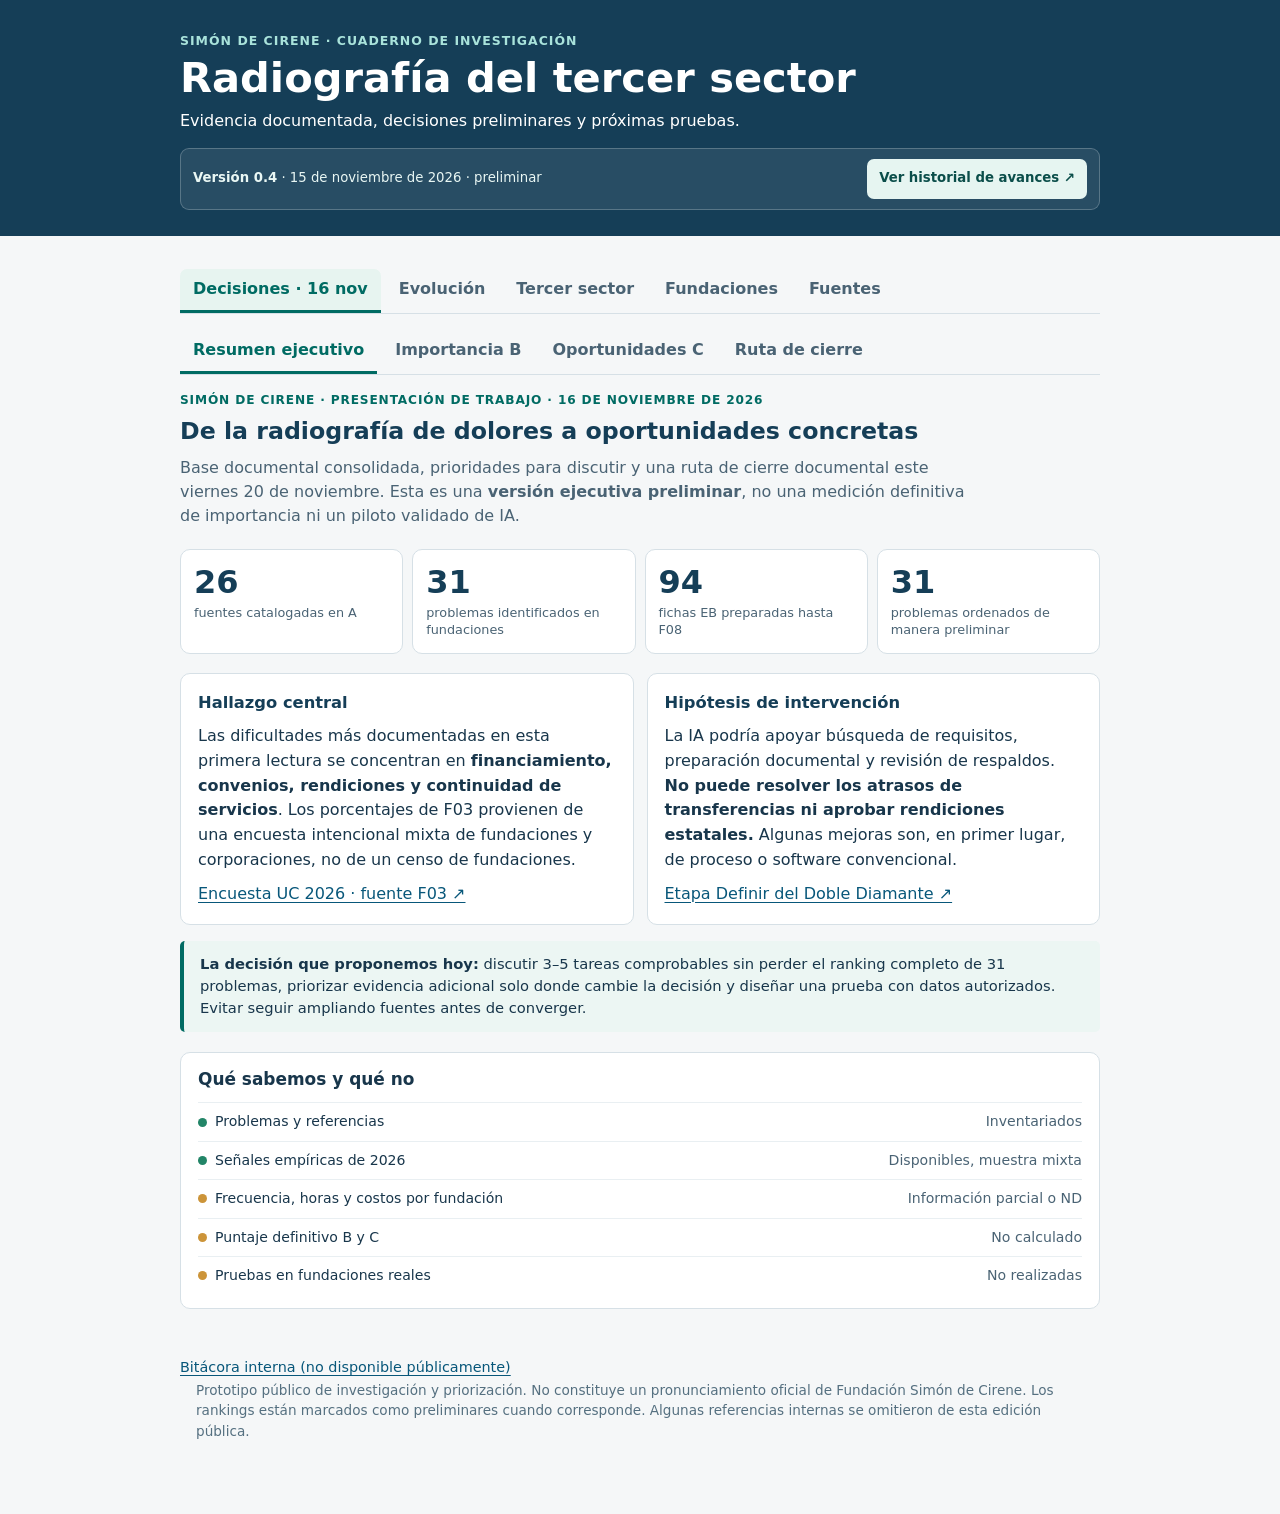
==== index.html @ 61de6d14 "feat: publicar observatorio público v0.4, rankings preliminares e historial verificable" ====
<!doctype html>
<html lang="es">
<head>
<meta charset="utf-8">
<meta name="viewport" content="width=device-width, initial-scale=1">
<meta name="robots" content="noindex,nofollow">
<title>Simón de Cirene · Radiografía B/C · v0.4 con historial</title>
<style>
  :root {
    color-scheme:light;
    --ink:#18364b;--muted:#4a6374;--paper:#f5f7f8;--line:#d6e0e6;--card:#fff;
    --navy:#153e57;--teal:#006b63;--tint:#e7f4f0;--amber:#754517;--cream:#fff2dc;
  }
  * {box-sizing:border-box}
  body {margin:0;background:var(--paper);color:var(--ink);font:16px/1.52 system-ui,sans-serif}
  a {color:#08577a;text-underline-offset:3px}
  button {font:inherit;cursor:pointer}
  button:focus-visible,summary:focus-visible,a:focus-visible {outline:3px solid #047c74;outline-offset:3px}
  [hidden] {display:none !important}
  header {padding:32px 0 26px;background:var(--navy);color:white}
  .wrap {width:min(920px,calc(100% - 32px));margin-inline:auto}
  .eyebrow {margin:0 0 3px;font-size:.78rem;font-weight:700;letter-spacing:.08em;text-transform:uppercase}
  header .eyebrow {color:#a9e3db}
  h1,h2,h3,p {margin:0}
  h1 {font-size:clamp(1.8rem,4vw,2.6rem);line-height:1.16;margin:0 0 7px}
  h2 {font-size:1.38rem;margin-bottom:4px}
  h3 {font-size:1.06rem}
  .sub {color:var(--muted);font-size:.92rem}
  header p:last-child {color:#e2edf3}
  main {padding-block:17px 40px}
  .timeline {background:var(--card);border:1px solid var(--line);border-radius:10px;padding:11px 13px;display:flex;align-items:center;justify-content:space-between;flex-wrap:wrap;gap:8px 14px}
  .timeline > div:last-child {display:flex;gap:6px;flex-wrap:wrap}
  .control {min-height:40px;background:white;border:1px solid #aabec9;border-radius:6px;color:var(--navy);padding:5px 10px}
  .control:disabled {cursor:default;color:#637681;border-color:var(--line);background:#f7f8f9}
  .tabs {display:flex;gap:5px;flex-wrap:wrap;margin:16px 0;border-bottom:1px solid var(--line)}
  .tabs button {min-height:44px;background:transparent;border:0;border-bottom:3px solid transparent;color:var(--muted);font-weight:700;padding:7px 13px}
  .tabs button[aria-selected="true"] {color:var(--teal);border-bottom-color:var(--teal)}
  .primary-tabs button[aria-selected="true"] {background:var(--tint);border-radius:7px 7px 0 0}
  .secondary-tabs {margin-top:6px}
  .scope-note {margin:0 0 5px}
  .scope-note a {display:inline-block;margin-left:8px}

  /* Un único desplegable discreto por ámbito; el contenido completo sigue disponible. */
  .source-overview {margin:8px 0 18px;background:#fff;border:1px solid var(--line);border-radius:13px;overflow:hidden;box-shadow:0 3px 15px rgba(21,62,87,.035)}
  .source-overview > summary {display:flex;align-items:center;gap:12px;min-height:76px;padding:13px 16px;background:linear-gradient(110deg,#fff 65%,#f1f8fb);cursor:pointer}
  .source-overview > summary::before,.source-overview[open] > summary::before {display:none}
  .source-overview > summary:hover {background:linear-gradient(110deg,#f7fbff 60%,#e9f4f9)}
  .source-overview > summary:focus-visible {outline:3px solid #047c74;outline-offset:-3px;border-radius:10px}
  .source-overview-icon {width:40px;height:40px;flex:none;display:grid;place-items:center;border-radius:10px;background:#e6f2fd;color:#1c6aa3}
  .source-overview-icon svg {width:21px;height:21px;stroke:currentColor;fill:none;stroke-width:1.8;stroke-linecap:round;stroke-linejoin:round}
  .source-overview-label {display:flex;flex:1;min-width:0;flex-direction:column;gap:3px}
  .source-overview-label strong {font-size:.98rem;color:var(--navy);font-weight:750}
  .source-overview-label small {font-size:.79rem;color:var(--muted);font-weight:400;line-height:1.35}
  .source-overview-count {flex:none;padding:5px 10px;border-radius:999px;background:var(--tint);color:var(--teal);font-size:.78rem;font-weight:750;white-space:nowrap;font-variant-numeric:tabular-nums}
  .source-overview-chevron {height:10px;width:10px;flex:none;margin:0 5px 4px 1px;border-bottom:2px solid var(--teal);border-right:2px solid var(--teal);transform:rotate(45deg);transition:transform .2s ease}
  .source-overview[open] .source-overview-chevron {transform:rotate(225deg);margin-top:6px;margin-bottom:0}
  .source-overview[open] > summary {border-bottom:1px solid var(--line);background:#f7fbfd}
  .source-overview-body {padding:14px 16px 16px;max-height:min(68vh,560px);overflow-y:auto;overscroll-behavior:contain;background:#fbfdfe}
  .source-overview-kicker {margin:2px 0 9px;color:var(--muted);font-size:.71rem;font-weight:800;letter-spacing:.07em;text-transform:uppercase}
  .source-chips {display:flex;gap:6px;flex-wrap:wrap;margin:0 0 13px}
  .source-chip {display:inline-flex;justify-content:center;min-width:45px;border:1px solid #cfe2ed;background:#fff;color:#165779;text-decoration:none;border-radius:6px;padding:4px 7px;font-size:.79rem;font-weight:750;line-height:1.4}
  .source-chip:hover {background:#e6f4ff;border-color:#8cc3e6}
  .source-chip:focus-visible {outline:2px solid #047c74;outline-offset:2px}
  .source-overview-entries {display:grid;gap:8px;grid-template-columns:repeat(2,minmax(0,1fr))}
  .source-overview .scope-note {position:relative;margin:0;padding:11px 12px;border:1px solid #e3ebf0;border-radius:8px;background:#fff;color:var(--muted);font-size:.83rem;line-height:1.48;overflow-wrap:anywhere}
  .source-overview .scope-note a {display:inline-block;margin:5px 0 0;color:#08668c;font-weight:650;text-decoration:underline;text-underline-offset:2px}
  .source-overview .scope-note a:not([hidden]) + a:not([hidden]) {margin-left:9px}
  .source-overview .scope-note[hidden],.source-overview .scope-note a[hidden] {display:none !important}
  .source-overview .scope-note:has(#sector-status) {grid-column:1 / -1;background:#f2f8fb}
  @media(max-width:700px) {
    .source-overview-entries {grid-template-columns:1fr}
    .source-overview-body {padding:12px}
    .source-overview > summary {gap:9px;padding:11px}
    .source-overview-icon {width:36px;height:36px}
    .source-overview-label strong {font-size:.88rem}
    .source-overview-label small {font-size:.74rem}
    .source-overview-count {font-size:.7rem;padding:4px 7px}
  }
  .segment-index {display:flex;flex-wrap:wrap;gap:6px 16px;padding:0;list-style:none}
  .body .segment-index {padding:0}
  .body .segment-index li {margin:0}
  .panel-note {margin:9px 0 14px;padding:9px 12px;border-radius:6px;background:var(--tint);font-size:.92rem}
  .profile {margin:12px 0;padding:10px 12px;background:var(--paper);border-radius:6px}
  .profile-list {display:grid;gap:7px;list-style:none;padding-left:0}
  .profile-row {display:grid;grid-template-columns:minmax(0,1.8fr) minmax(45px,1fr) 3em;gap:8px;align-items:center}
  .profile-track {height:.55em;border-radius:.3em;background:var(--line);overflow:hidden}
  .profile-bar {display:block;height:100%;background:var(--teal)}
  .profile-value {text-align:right;font-variant-numeric:tabular-nums}
  .rows {display:grid;gap:8px;margin-bottom:15px}
  details {background:white;border:1px solid var(--line);border-radius:8px;min-width:0}
  summary {display:flex;gap:8px;align-items:center;cursor:pointer;list-style:none;padding:10px 12px;min-height:45px}
  summary::-webkit-details-marker {display:none}
  summary::before {content:"+";font-weight:700;color:var(--teal);flex:none;width:15px}
  details[open] > summary::before {content:"−"}
  summary:hover {background:#f6fafb;border-radius:7px}
  .title {min-width:0;overflow-wrap:anywhere;font-weight:700}
  .tag {border-radius:20px;background:var(--tint);color:var(--teal);font-size:.75rem;font-weight:700;padding:3px 8px;white-space:nowrap}
  .tag.signal {background:var(--cream);color:var(--amber)}
  .tag.neutral {background:#eef2f5;color:var(--muted)}
  .standing {display:inline-flex;align-items:center;gap:6px;font-size:.76rem;font-weight:700;white-space:nowrap;font-variant-numeric:tabular-nums}
  .rank-number {color:var(--muted)}
  .rank-note {margin:0 0 8px}
  .movement {padding:2px 5px;border-radius:5px;background:#eef2f5;color:var(--muted)}
  .movement.up {background:#e7f4ed;color:#17633b}
  .movement.down {background:#fbeaea;color:#9a2b34}
  .visually-hidden {position:absolute;width:1px;height:1px;padding:0;margin:-1px;overflow:hidden;clip-path:inset(50%);white-space:nowrap}
  .body {border-top:1px solid var(--line);padding:10px 12px 13px;font-size:.92rem}
  .body p+p {margin-top:8px}
  .body ul {margin:8px 0 3px;padding-left:20px}
  .body li+li {margin-top:7px}
  .findings {margin-top:14px;border-top:1px solid var(--line);padding-top:10px}
  .findings h4 {margin:0 0 6px;font-size:1rem}
  .findings section+section {margin-top:12px}
  .finding-ref {display:block;font-size:.84rem}
  .cross {margin-top:14px;padding:10px 12px;border:1px solid var(--line);border-radius:6px;background:#f6fafb}
  .cross h4 {margin:0 0 4px;font-size:1rem}
  .cross a.card-jump {font-weight:700}
  .cross .tag {display:inline-block;margin-left:6px}
  .cross .reason {display:block;margin-top:2px}
  details[id] {scroll-margin-top:12px}
  .score {margin-top:10px;padding:9px 11px;border-left:3px solid var(--teal);background:var(--tint);border-radius:4px}
  .score ul {margin:4px 0}
  .score-note {display:block;margin-top:3px;color:var(--muted)}
  .score-guide {margin-bottom:12px}
  .score strong {font-variant-numeric:tabular-nums}
  .source-links {font-size:.86rem}
  .source-access-note {margin:8px 0 0;padding:8px 10px;border-left:3px solid #a5b9c7;background:#f4f8fb;border-radius:4px;color:var(--muted);font-size:.83rem;line-height:1.5}
  .source-links a {overflow-wrap:anywhere}

  .source-mix {margin:10px 0 16px;padding:clamp(12px,3vw,22px);background:var(--card);border:1px solid var(--line);border-radius:10px}
  .source-mix-layout {display:grid;grid-template-columns:minmax(150px,215px) minmax(0,1fr);gap:16px clamp(14px,4vw,28px);align-items:center;margin:14px 0 12px}
  .source-mix-chart {display:grid;place-items:center;width:100%;max-width:215px;aspect-ratio:1;justify-self:center;border-radius:50%}
  .source-mix-center {display:grid;place-content:center;text-align:center;width:68%;aspect-ratio:1;background:var(--card);border-radius:50%;color:var(--muted);font-size:.88rem;line-height:1.25}
  .source-mix-center strong {color:var(--ink);font-size:clamp(1.65rem,5vw,2.45rem);font-variant-numeric:tabular-nums}
  .source-mix-legend {display:grid;gap:5px}
  .source-mix-legend summary {display:grid;grid-template-columns:12px minmax(0,1fr) auto auto;gap:7px;padding:7px 9px;min-height:40px}
  .source-mix-legend summary::before {display:none}
  .source-mix-legend summary::after {content:"+";color:var(--teal);font-weight:700;width:10px}
  .source-mix-legend details[open] > summary::after {content:"−"}
  .source-mix-swatch {width:11px;height:11px;border-radius:50%}
  .source-mix-share {color:var(--muted);font-size:.84rem;white-space:nowrap;font-variant-numeric:tabular-nums}
  .source-mix-legend .body {overflow-wrap:anywhere}
  /* Torta SVG interactiva: segmentos individuales, accesibles con mouse y teclado. */
  .source-mix-visual {display:grid;justify-items:center;gap:6px;min-width:0}
  .source-mix-chart {position:relative;border-radius:0;max-width:230px;overflow:visible;isolation:isolate}
  .source-mix-ring {width:100%;height:100%;display:block;overflow:visible}
  .source-mix-slice {fill:none;stroke-width:52px;stroke-linecap:butt;pointer-events:stroke;cursor:pointer;transition:stroke-width .22s ease,opacity .22s ease,filter .22s ease}
  .source-mix-slice.is-active,.source-mix-slice:focus-visible {stroke-width:65px;filter:brightness(1.13) drop-shadow(0 3px 4px rgba(21,62,87,.23))}
  .source-mix-slice.is-muted {opacity:.25}
  .source-mix-slice:focus-visible {outline:2px solid #047c74;outline-offset:4px}
  .source-mix-center {position:absolute;width:51%;height:51%;aspect-ratio:1;z-index:2;pointer-events:none;border-radius:50%;padding:6px;box-shadow:0 1px 8px rgba(21,62,87,.04)}
  .source-mix-center strong {font-size:clamp(1.4rem,4.1vw,2.2rem);line-height:1.05}
  .source-mix-center span {font-size:.76rem;line-height:1.3}
  .source-mix-hover {width:100%;max-width:270px;min-height:44px;display:grid;align-content:center;gap:1px;text-align:center;padding:3px 7px;font-size:.78rem;color:var(--muted)}
  .source-mix-hover strong {color:var(--navy);font-size:.85rem;line-height:1.25}
  .source-mix-hover span {line-height:1.3}
  .source-mix-legend details.is-active > summary {background:#edf7fd;box-shadow:inset 3px 0 0 #187ea2;border-radius:7px}
  .source-mix-legend details.is-active > summary .source-mix-swatch {transform:scale(1.2);box-shadow:0 0 0 2px rgba(24,126,162,.16)}
  .source-mix-swatch {transition:transform .2s ease,box-shadow .2s ease}
  @media(prefers-reduced-motion:reduce) {.source-mix-slice,.source-mix-swatch {transition:none}}
  @media(max-width:620px) {.source-mix-layout {grid-template-columns:minmax(0,1fr)}.source-mix-chart {max-width:165px}}

  /* Auditoría metodológica 2026: exploración accesible y discreta. */
  .dependency-controls {border:1px solid #cce0e7;background:#f5fafc;border-radius:10px;padding:13px 15px;margin:10px 0 12px}
  .dependency-controls h3 {margin:0 0 4px;color:var(--navy);font-size:1rem}
  .dependency-controls p {font-size:.87rem;line-height:1.45}
  .dependency-choice {display:flex;gap:9px 18px;flex-wrap:wrap;margin:10px 0}
  .dependency-choice label {display:flex;gap:7px;align-items:center;cursor:pointer;background:#fff;padding:8px 11px;border:1px solid var(--line);border-radius:7px;font-size:.84rem;font-weight:650}
  .dependency-choice label:has(input:checked) {border-color:#318096;background:#ecf7f8}
  .dependency-choice input {accent-color:#006b63}
  .impact-audit {margin:10px 0 14px}
  .impact-audit summary {background:#fbfdfd}
  .impact-table-wrap {overflow:auto;margin:10px 0}
  .impact-table {width:100%;border-collapse:collapse;min-width:600px;font-size:.8rem;font-variant-numeric:tabular-nums}
  .impact-table th,.impact-table td {border:1px solid var(--line);padding:8px;text-align:center}
  .impact-table th:first-child,.impact-table td:first-child {text-align:left}
  .impact-table th {background:#f2f7f8;color:var(--navy)}
  .access-overview {margin:10px 0 12px;background:#fcfdfd;border:1px solid var(--line);border-radius:8px}
  .methodology {margin:10px 0 14px}
  .methodology h3 {margin:13px 0 5px}
  .rubric {display:grid;grid-template-columns:repeat(2,minmax(0,1fr));gap:8px;margin:8px 0}
  .rubric > div {padding:8px 10px;border:1px solid var(--line);border-radius:6px}
  .rubric ul {margin-top:4px}
  .method-example {margin-top:10px;padding:9px 11px;background:var(--tint);border-radius:6px}
  @media(max-width:620px) {.rubric {grid-template-columns:1fr}}
  .id {color:var(--teal);white-space:nowrap;font-variant-numeric:tabular-nums}
  .fill {margin-left:auto}
  .group {margin:13px 0 6px}
  .page-link {display:inline-block;margin-top:16px;font-size:.9rem}
  .empty {padding:12px 0;color:var(--muted)}
  .pending {padding:14px;margin-top:9px;border:1px solid var(--line);border-radius:8px;background:var(--card)}
  .pending p {margin-top:7px}
  @media(max-width:550px) {
    .wrap {width:calc(100% - 22px)}
    summary {flex-wrap:wrap;gap:5px 7px}
    summary .title {flex:1 1 calc(100% - 24px)}
    summary .fill {margin-left:22px}
  }

  /* Extensión de presentación 16/11/2026: no altera el motor ni las fichas de evidencia A. */
  body:has(#tab-decisions[aria-selected="true"]) .timeline{display:none}
  .decision-page{margin-bottom:32px}.decision-page h2{font-size:1.48rem;line-height:1.3;color:var(--navy)}
  .decision-kicker{text-transform:uppercase;letter-spacing:.07em;font-size:.76rem;color:var(--teal);font-weight:800;margin-bottom:7px}
  .decision-lead{margin:9px 0 20px;color:var(--muted);max-width:790px}
  .decision-kpis{display:grid;grid-template-columns:repeat(4,minmax(0,1fr));gap:9px;margin:14px 0 19px}
  .decision-kpi{background:#fff;border:1px solid var(--line);border-radius:10px;padding:15px 13px;display:flex;flex-direction:column;gap:4px}
  .decision-kpi strong{font-size:2rem;line-height:1.1;font-variant-numeric:tabular-nums;color:var(--navy)}
  .decision-kpi span{font-size:.8rem;line-height:1.34;color:var(--muted)}
  .decision-two-col{display:grid;grid-template-columns:repeat(2,minmax(0,1fr));gap:13px;margin:16px 0}
  .decision-box{background:#fff;border:1px solid var(--line);border-radius:10px;padding:17px}
  .decision-box h3{color:var(--navy);font-size:1.02rem;margin-bottom:8px}
  .decision-box p{line-height:1.55}.decision-box p+p{margin-top:9px}
  .decision-box ul{padding-left:20px;font-size:.92rem}.decision-box li+li{margin-top:6px}
  .decision-directive{border-left:4px solid var(--teal);padding:12px 16px;background:#ecf6f3;margin:15px 0 20px;border-radius:5px;font-size:.92rem}
  .decision-narrative{background:#fff;border:1px solid var(--line);border-radius:10px;padding:14px 17px;margin-top:14px}
  .decision-narrative h3{margin-bottom:10px}.decision-checkrow{display:flex;justify-content:space-between;gap:15px;border-top:1px solid #e9eff2;padding:8px 0;font-size:.88rem}
  .decision-checkrow span{color:var(--muted)}.decision-checkrow>div{display:flex;align-items:center;gap:8px}
  .decision-dot{height:9px;width:9px;border-radius:50%;display:inline-block}.decision-dot.good{background:#228567}.decision-dot.wait{background:#cc9439}
  .decision-section{padding-top:10px}.decision-section-title{display:flex;justify-content:space-between;gap:20px;align-items:start;margin:13px 0}
  .decision-section-title p{margin:8px 0;color:var(--muted);font-size:.91rem;max-width:760px}
  .decision-status{border:1px solid #e0c78a;background:#fcf5e4;border-radius:15px;white-space:nowrap;color:#825e22;padding:4px 10px;font-size:.74rem;font-weight:750}
  .decision-method{background:#f0f6f8;border-left:3px solid #4b8d9a;border-radius:6px;padding:12px 14px;margin:14px 0;color:var(--ink);font-size:.9rem}
  .decision-controls{display:flex;gap:8px;flex-wrap:wrap;align-items:center;margin:16px 0}.decision-controls label{font-size:.83rem;color:var(--muted);font-weight:750}
  .decision-controls select,.decision-controls input{min-height:40px;padding:8px 11px;border:1px solid #aabec9;border-radius:7px;background:#fff;color:var(--navy);font:inherit;max-width:100%}
  .decision-controls input{flex:1 1 200px;min-width:120px}.decision-filter-count{font-size:.78rem;color:var(--muted);margin-left:auto}
  .decision-list{display:grid;gap:10px}.decision-ranking-row{display:flex;gap:13px;background:#fff;border:1px solid var(--line);border-radius:10px;padding:16px}
  .decision-ranking-row[hidden],.decision-opp[hidden]{display:none!important}.decision-place{flex:none;width:40px;height:40px;border-radius:10px;display:grid;place-items:center;background:var(--navy);color:#fff;font-size:1.05rem;font-weight:800}
  .decision-place.secondary{color:var(--muted);background:#eef2f4}.decision-ranking-main{flex:1;min-width:0}.decision-ranking-main h3{font-size:1rem;color:var(--navy);line-height:1.35;margin:0 0 5px}
  .decision-ranking-main p{font-size:.9rem;color:var(--ink)}.decision-ranking-main p.decision-caution{font-size:.83rem;color:var(--muted);margin-top:6px}
  .decision-refs{display:flex;gap:10px;align-items:center;flex-wrap:wrap;margin-top:10px;font-size:.81rem}.decision-refs a,.decision-opp-footer a{font-weight:700}
  .decision-metric{border-radius:6px;background:#e7f4f0;color:var(--teal);padding:5px 9px;font-weight:800}
  .decision-footnote{font-size:.8rem;color:var(--muted);margin-top:13px}
  .decision-opps{display:grid;grid-template-columns:repeat(2,minmax(0,1fr));gap:11px}
  .decision-opp{background:#fff;border:1px solid var(--line);padding:16px;border-radius:10px;display:flex;flex-direction:column;gap:8px}
  .decision-opp-head{display:flex;align-items:center;justify-content:space-between;gap:6px}.decision-index{font-size:.82rem;color:var(--muted);font-weight:800}
  .decision-chip{font-size:.72rem;border-radius:999px;padding:4px 9px;font-weight:750}.decision-chip.ai{background:#e5f4ef;color:#005c51}.decision-chip.noai{background:#eaf1f7;color:#335f7b}
  .decision-opp h3{font-size:1.04rem;color:var(--navy);line-height:1.35}.decision-opp p{font-size:.87rem;line-height:1.5}
  .decision-opp p.decision-statusline{font-size:.79rem;color:#7a521b;font-weight:700}.decision-opp-footer{border-top:1px solid var(--line);padding-top:10px;margin-top:auto;font-size:.82rem}
  .decision-plan-intro{display:grid;grid-template-columns:repeat(4,minmax(0,1fr));gap:8px;margin:18px 0}
  .decision-plan-intro>div{background:#eef5f7;border-radius:10px;padding:13px;display:grid;gap:5px}.decision-plan-intro strong{color:var(--navy)}.decision-plan-intro span{font-size:.78rem;color:var(--muted)}
  .decision-plan-steps{margin:12px 0 18px;display:grid;gap:10px}.decision-plan-steps article{display:flex;gap:14px;background:#fff;border:1px solid var(--line);padding:14px;border-radius:9px}
  .decision-plan-steps article>span{width:36px;height:36px;flex:none;background:#deeee9;color:var(--teal);border-radius:50%;display:grid;place-items:center;font-weight:800;font-size:.8rem}
  .decision-plan-steps h3{color:var(--navy);font-size:1rem;margin:0 0 5px}.decision-plan-steps p{font-size:.89rem;color:var(--ink);margin:0 0 6px}.decision-plan-steps small{color:var(--muted);font-size:.79rem}
  @media(max-width:750px){.decision-kpis,.decision-plan-intro{grid-template-columns:repeat(2,minmax(0,1fr))}.decision-two-col,.decision-opps{grid-template-columns:1fr}.decision-section-title{flex-wrap:wrap}}
  @media(max-width:500px){.decision-checkrow{flex-direction:column;gap:2px}.decision-ranking-row{padding:12px;gap:9px}.decision-place{width:31px;height:31px}.decision-kpi strong{font-size:1.7rem}}


.decision-tier-legend{display:flex;gap:9px;flex-wrap:wrap;margin:13px 0}.decision-tier-legend span{background:#fff;border:1px solid var(--line);border-radius:8px;padding:9px 12px;font-size:.83rem}.decision-tier-legend strong{font-weight:800;color:var(--teal)}.decision-metric.b-media{background:#edf2f7;color:#385d74}.decision-metric.b-por-validar{background:#fff3df;color:#795523}.decision-criteria{background:#f2f7f8;border:1px solid var(--line);border-radius:6px;padding:10px;font-size:.78rem!important;color:#38596e!important;line-height:1.65!important}.decision-opp{gap:10px}.decision-opp-footer a{margin-right:5px}.decision-ranking-row .decision-caution{line-height:1.5}

/* Historial de versiones: material propio del producto, no reemplaza evidencia A. */
.hist-release-banner{margin-top:14px;display:flex;align-items:center;gap:12px;justify-content:space-between;flex-wrap:wrap;background:#ffffff15;border:1px solid #ffffff3a;padding:10px 12px;border-radius:9px;color:#e9f7f4;font-size:.83rem}
.hist-release-button{background:#e6f5f1;color:#0b4e4a;font-weight:750;border:0;border-radius:7px;padding:8px 12px;min-height:40px}
body:has(#tab-history[aria-selected="true"]) .timeline{display:none}
.hist-page{padding:12px 0 30px}.hist-page h2{font-size:1.65rem;color:var(--navy);margin:0 0 10px}.hist-eyebrow{font-size:.74rem;letter-spacing:.06em;text-transform:uppercase;font-weight:800;color:var(--teal);margin:4px 0}
.hist-intro{max-width:780px;color:var(--muted);font-size:.92rem;line-height:1.6;margin:8px 0 15px}.hist-summary{display:grid;grid-template-columns:repeat(4,minmax(0,1fr));gap:9px;margin:17px 0 24px}.hist-summary>div{display:grid;gap:4px;border-radius:10px;background:#fff;border:1px solid var(--line);padding:13px 11px}.hist-summary strong{font-size:1.7rem;color:var(--navy)}.hist-summary span{font-size:.79rem;color:var(--muted);line-height:1.3}.hist-subheading{font-size:1.12rem;color:var(--navy);margin:22px 0 12px}
.hist-timeline{position:relative;margin-left:12px;padding-left:23px;border-left:2px solid #b1d5d0;display:grid;gap:11px}.hist-entry{position:relative;background:#fff;border:1px solid var(--line);border-radius:11px;padding:16px 18px;box-shadow:0 2px 9px #143b4c08}.hist-entry:before{content:"";position:absolute;left:-31px;top:23px;width:12px;height:12px;border-radius:50%;background:#79b2a9;border:3px solid var(--paper)}.hist-entry.hist-current{border-color:#91c3ba;background:#fcfffd}.hist-entry.hist-current:before{background:var(--teal)}
.hist-entry-top{display:flex;justify-content:space-between;gap:14px;align-items:center;flex-wrap:wrap;margin-bottom:7px}.hist-version{font-size:.87rem;color:var(--teal);font-weight:850}.hist-current-chip{display:inline-block;margin-left:8px;border-radius:999px;background:#dff3ec;color:#146257;font-size:.69rem;padding:4px 7px;font-weight:750}.hist-entry time{color:var(--muted);font-size:.79rem}.hist-entry h3{font-size:1.06rem;margin:0 0 6px;color:var(--navy)}.hist-entry p{font-size:.89rem;line-height:1.57;margin-top:6px}.hist-type{display:inline-block;margin-top:12px;color:#3e6371;font-size:.73rem;background:#eef5f7;border-radius:5px;padding:4px 8px}.hist-links{display:flex;gap:13px;flex-wrap:wrap;font-size:.84rem;margin-top:12px}.hist-links a{font-weight:700}
.hist-milestones{display:grid;gap:9px}.hist-milestones>div{display:grid;grid-template-columns:75px 1fr;column-gap:12px;row-gap:3px;background:#fff;border:1px solid var(--line);border-radius:8px;padding:12px}.hist-milestones time{color:var(--teal);font-weight:800;font-size:.8rem;grid-row:1/3}.hist-milestones p{font-size:.88rem}.hist-milestones a{font-size:.78rem}.hist-next{margin-top:20px;border-left:4px solid var(--teal);padding:13px 16px;border-radius:5px;background:#eaf5f1}.hist-next h3{margin-bottom:5px}.hist-next p{font-size:.89rem}.hist-disclaimer{margin-top:15px;font-size:.8rem;color:var(--muted);max-width:780px}
@media(max-width:720px){.hist-summary{grid-template-columns:repeat(2,minmax(0,1fr))}.hist-timeline{padding-left:18px}.hist-entry:before{left:-26px}.hist-milestones>div{grid-template-columns:1fr}.hist-milestones time{grid-row:auto}.hist-release-banner{align-items:flex-start}}
</style>
</head>
<body>
<header>
  <div class="wrap">
    <p class="eyebrow">Simón de Cirene · Cuaderno de investigación</p>
    <h1>Radiografía del tercer sector</h1>
    <p>Evidencia documentada, decisiones preliminares y próximas pruebas.</p>
    <div class="hist-release-banner" aria-label="Identificación de versión">
      <span><strong>Versión 0.4</strong> · 15 de noviembre de 2026 · preliminar</span>
      <button type="button" id="history-button" class="hist-release-button">Ver historial de avances ↗</button>
    </div>
  </div>
</header>
<main class="wrap">
  <section class="timeline" aria-label="Recorrido por fuentes">
    <div><strong id="cut" aria-live="polite"></strong><p class="sub" id="active-source"></p><p class="source-links" id="active-links"></p></div>
    <div><button id="prev" class="control" type="button">← Anterior</button><button id="next" class="control" type="button">Siguiente fuente →</button></div>
  </section>
  <nav id="scope-tabs" class="tabs primary-tabs" role="tablist" aria-label="Ámbitos y fuentes">
    <button id="tab-decisions" type="button" role="tab" aria-selected="true" aria-controls="decisions">Decisiones · 16 nov</button>
    <button id="tab-history" type="button" role="tab" aria-selected="false" aria-controls="history" tabindex="-1">Evolución</button>
    <button id="tab-sector" type="button" role="tab" aria-selected="false" tabindex="-1" aria-controls="sector">Tercer sector</button>
    <button id="tab-foundations" type="button" role="tab" aria-selected="false" aria-controls="foundations" tabindex="-1">Fundaciones</button>
    <button id="tab-sources" type="button" role="tab" aria-selected="false" aria-controls="sources" tabindex="-1">Fuentes</button>
  </nav>
  <section id="decisions" role="tabpanel" aria-labelledby="tab-decisions" class="decision-page">
    <nav id="decisions-tabs" class="tabs secondary-tabs" role="tablist" aria-label="Vistas de decisión">
      <button id="tab-decision-overview" type="button" role="tab" aria-selected="true" aria-controls="decision-overview">Resumen ejecutivo</button>
      <button id="tab-decision-b" type="button" role="tab" aria-selected="false" aria-controls="decision-b" tabindex="-1">Importancia B</button>
      <button id="tab-decision-c" type="button" role="tab" aria-selected="false" aria-controls="decision-c" tabindex="-1">Oportunidades C</button>
      <button id="tab-decision-plan" type="button" role="tab" aria-selected="false" aria-controls="decision-plan" tabindex="-1">Ruta de cierre</button>
    </nav>
    <div id="decision-overview" role="tabpanel" aria-labelledby="tab-decision-overview"><section class="decisions-overview" aria-label="Síntesis de investigación y decisiones">
  <p class="decision-kicker">Simón de Cirene · Presentación de trabajo · 16 de noviembre de 2026</p>
  <h2>De la radiografía de dolores a oportunidades concretas</h2>
  <p class="decision-lead">Base documental consolidada, prioridades para discutir y una ruta de cierre documental este viernes 20 de noviembre. Esta es una <strong>versión ejecutiva preliminar</strong>, no una medición definitiva de importancia ni un piloto validado de IA.</p>
  <div class="decision-kpis" aria-label="Alcance revisado">
    <div class="decision-kpi"><strong>26</strong><span>fuentes catalogadas en A</span></div>
    <div class="decision-kpi"><strong>31</strong><span>problemas identificados en fundaciones</span></div>
    <div class="decision-kpi"><strong>94</strong><span>fichas EB preparadas hasta F08</span></div>
    <div class="decision-kpi"><strong>31</strong><span>problemas ordenados de manera preliminar</span></div>
  </div>
  <div class="decision-two-col">
    <article class="decision-box"><h3>Hallazgo central</h3><p>Las dificultades más documentadas en esta primera lectura se concentran en <strong>financiamiento, convenios, rendiciones y continuidad de servicios</strong>. Los porcentajes de F03 provienen de una encuesta intencional mixta de fundaciones y corporaciones, no de un censo de fundaciones.</p><p><a href="https://politicaspublicas.uc.cl/content/uploads/2026/10/20261027_Evento-Encuesta-directores-2026.pdf" target="_blank" rel="noopener noreferrer">Encuesta UC 2026 · fuente F03 ↗</a></p></article>
    <article class="decision-box"><h3>Hipótesis de intervención</h3><p>La IA podría apoyar búsqueda de requisitos, preparación documental y revisión de respaldos. <strong>No puede resolver los atrasos de transferencias ni aprobar rendiciones estatales.</strong> Algunas mejoras son, en primer lugar, de proceso o software convencional.</p><p><a href="https://www.designcouncil.org.uk/resources/the-double-diamond/" target="_blank" rel="noopener noreferrer">Etapa Definir del Doble Diamante ↗</a></p></article>
  </div>
  <div class="decision-directive"><strong>La decisión que proponemos hoy:</strong> discutir 3–5 tareas comprobables sin perder el ranking completo de 31 problemas, priorizar evidencia adicional solo donde cambie la decisión y diseñar una prueba con datos autorizados. Evitar seguir ampliando fuentes antes de converger.</div>
  <div class="decision-narrative"><h3>Qué sabemos y qué no</h3><div class="decision-checkrow"><div><span class="decision-dot good"></span>Problemas y referencias</div><span>Inventariados</span></div><div class="decision-checkrow"><div><span class="decision-dot good"></span>Señales empíricas de 2026</div><span>Disponibles, muestra mixta</span></div><div class="decision-checkrow"><div><span class="decision-dot wait"></span>Frecuencia, horas y costos por fundación</div><span>Información parcial o ND</span></div><div class="decision-checkrow"><div><span class="decision-dot wait"></span>Puntaje definitivo B y C</div><span>No calculado</span></div><div class="decision-checkrow"><div><span class="decision-dot wait"></span>Pruebas en fundaciones reales</div><span>No realizadas</span></div></div>
</section></div>
    <div id="decision-b" role="tabpanel" aria-labelledby="tab-decision-b" hidden>
<section class="decision-section"><div class="decision-section-title"><div><h2>Ranking B · Prioridad preliminar de 31 problemas</h2><p>Las posiciones 01–31 son un <strong>orden de decisión propuesto</strong>, no el resultado de la fórmula B. Se ordenan por gravedad de consecuencias, señales documentadas, población afectada y urgencia plausible; la confianza se informa por separado.</p></div><span class="decision-status">Versión gabinete · 15/11</span></div>
<div class="decision-method"><strong>Método:</strong> Alta = posible daño a continuidad, caja o servicios y evidencia observable; Media = carga relevante con impacto por medir; Por validar = caso o hipótesis con alcance todavía poco conocido. Dentro de cada grupo, el orden es editorial. <strong>No se comparan directamente tasas N=125, N=255 ni testimonios.</strong> La puntuación final se calculará con la rúbrica B (impacto 35%, frecuencia 25%, alcance 25%, urgencia 15%) solo donde haya información suficiente; ND queda ND. <a href="#referencia-interna-no-publica" target="_blank" rel="noopener noreferrer">Manual interno B (no público)</a></div>
<div class="decision-tier-legend"><span><strong>11</strong> prioridad alta</span><span><strong>12</strong> prioridad media</span><span><strong>8</strong> por validar</span><span><strong>31/31</strong> catalogados</span></div>
<div class="decision-controls"><label for="decision-filter-b">Mostrar</label><select id="decision-filter-b"><option value="foco">11 candidatos de prioridad alta</option><option value="todos">Los 31 problemas en orden preliminar</option><option value="pendiente">20 en investigación adicional</option></select><label for="decision-search-b">Buscar</label><input id="decision-search-b" type="search" placeholder="Ej.: P20, caja, rendiciones"/><span class="decision-filter-count" id="decision-filter-count" aria-live="polite"></span></div>
<div class="decision-list" id="decision-list-b"><article class="decision-ranking-row" data-priority="foco" data-name="P02 Interrumpimos servicios cuando no se renueva un convenio">
      <div class="decision-place " aria-label="Posición editorial preliminar 1">01</div>
      <div class="decision-ranking-main"><h3><code>P02</code> · Interrumpimos servicios cuando no se renueva un convenio</h3>
      <p><strong>Motivo de prioridad:</strong> Discontinuidad de atención a beneficiarios; consecuencia grave aunque la cifra solo cubre organizaciones con convenio.</p>
      <p class="decision-caution"><strong>Alcance:</strong> 28% de 125 con convenio · F03 · p.21. <strong>Confianza documental:</strong> Media; no equivale a certeza estadística.</p>
      <div class="decision-refs"><span class="decision-metric b-level b-alta">Alta</span><a href="https://politicaspublicas.uc.cl/content/uploads/2026/10/20261027_Evento-Encuesta-directores-2026.pdf#page=21" target="_blank" rel="noopener noreferrer">F03 · p.21 · consultar documento ↗</a> <a href="#P02" class="decision-jump">Ver ficha A ↗</a></div></div></article>
<article class="decision-ranking-row" data-priority="foco" data-name="P16 Las transferencias comprometidas llegan tarde">
      <div class="decision-place " aria-label="Posición editorial preliminar 2">02</div>
      <div class="decision-ranking-main"><h3><code>P16</code> · Las transferencias comprometidas llegan tarde</h3>
      <p><strong>Motivo de prioridad:</strong> Un pago tardío compromete flujo de caja, salarios y ejecución; la encuesta no mide montos ni días.</p>
      <p class="decision-caution"><strong>Alcance:</strong> 57% de 125 con convenio · F03 · p.21. <strong>Confianza documental:</strong> Media; no equivale a certeza estadística.</p>
      <div class="decision-refs"><span class="decision-metric b-level b-alta">Alta</span><a href="https://politicaspublicas.uc.cl/content/uploads/2026/10/20261027_Evento-Encuesta-directores-2026.pdf#page=21" target="_blank" rel="noopener noreferrer">F03 · p.21 · consultar documento ↗</a> <a href="#P16" class="decision-jump">Ver ficha A ↗</a></div></div></article>
<article class="decision-ranking-row" data-priority="foco" data-name="P20 Nuestras rendiciones quedan abiertas por falta de respuesta">
      <div class="decision-place " aria-label="Posición editorial preliminar 3">03</div>
      <div class="decision-ranking-main"><h3><code>P20</code> · Nuestras rendiciones quedan abiertas por falta de respuesta</h3>
      <p><strong>Motivo de prioridad:</strong> Expedientes sin respuesta oportuna; 42% declaró revisiones superiores a siete meses, pregunta distinta.</p>
      <p class="decision-caution"><strong>Alcance:</strong> 62% de 125 con convenio · F03 · p.22. <strong>Confianza documental:</strong> Media; no equivale a certeza estadística.</p>
      <div class="decision-refs"><span class="decision-metric b-level b-alta">Alta</span><a href="https://politicaspublicas.uc.cl/content/uploads/2026/10/20261027_Evento-Encuesta-directores-2026.pdf#page=22" target="_blank" rel="noopener noreferrer">F03 · p.22 · consultar documento ↗</a> <a href="#P20" class="decision-jump">Ver ficha A ↗</a></div></div></article>
<article class="decision-ranking-row" data-priority="foco" data-name="P13 Nos cuesta asegurar ingresos estables para planificar">
      <div class="decision-place " aria-label="Posición editorial preliminar 4">04</div>
      <div class="decision-ranking-main"><h3><code>P13</code> · Nos cuesta asegurar ingresos estables para planificar</h3>
      <p><strong>Motivo de prioridad:</strong> La estabilidad financiera se menciona como principal condición para la misión; preferencia, no incidencia.</p>
      <p class="decision-caution"><strong>Alcance:</strong> 44% de 255; primera mención · F03 · p.32. <strong>Confianza documental:</strong> Media; no equivale a certeza estadística.</p>
      <div class="decision-refs"><span class="decision-metric b-level b-alta">Alta</span><a href="https://politicaspublicas.uc.cl/content/uploads/2026/10/20261027_Evento-Encuesta-directores-2026.pdf#page=32" target="_blank" rel="noopener noreferrer">F03 · p.32 · consultar documento ↗</a> <a href="#P13" class="decision-jump">Ver ficha A ↗</a></div></div></article>
<article class="decision-ranking-row" data-priority="foco" data-name="P28 Nos cuesta mantener los contratos y retener especialistas">
      <div class="decision-place " aria-label="Posición editorial preliminar 5">05</div>
      <div class="decision-ranking-main"><h3><code>P28</code> · Nos cuesta mantener los contratos y retener especialistas</h3>
      <p><strong>Motivo de prioridad:</strong> La inestabilidad contractual puede afectar capacidad y continuidad de programas; cifra de respuestas agregadas.</p>
      <p class="decision-caution"><strong>Alcance:</strong> 52% de 255: estabilidad laboral · F03 · p.36. <strong>Confianza documental:</strong> Media; no equivale a certeza estadística.</p>
      <div class="decision-refs"><span class="decision-metric b-level b-alta">Alta</span><a href="https://politicaspublicas.uc.cl/content/uploads/2026/10/20261027_Evento-Encuesta-directores-2026.pdf#page=36" target="_blank" rel="noopener noreferrer">F03 · p.36 · consultar documento ↗</a> <a href="#P28" class="decision-jump">Ver ficha A ↗</a></div></div></article>
<article class="decision-ranking-row" data-priority="foco" data-name="P17 Tenemos que cubrir costos que el convenio no permite rendir">
      <div class="decision-place " aria-label="Posición editorial preliminar 6">06</div>
      <div class="decision-ranking-main"><h3><code>P17</code> · Tenemos que cubrir costos que el convenio no permite rendir</h3>
      <p><strong>Motivo de prioridad:</strong> Costos financieros no rendibles desplazan recursos hacia gastos de soporte; falta cuantía monetaria.</p>
      <p class="decision-caution"><strong>Alcance:</strong> 52% de 125 con convenio · F03 · p.21. <strong>Confianza documental:</strong> Media; no equivale a certeza estadística.</p>
      <div class="decision-refs"><span class="decision-metric b-level b-alta">Alta</span><a href="https://politicaspublicas.uc.cl/content/uploads/2026/10/20261027_Evento-Encuesta-directores-2026.pdf#page=21" target="_blank" rel="noopener noreferrer">F03 · p.21 · consultar documento ↗</a> <a href="#P17" class="decision-jump">Ver ficha A ↗</a></div></div></article>
<article class="decision-ranking-row" data-priority="foco" data-name="P15 Perdemos una vía habitual de financiamiento cuando desaparece una convocatoria">
      <div class="decision-place " aria-label="Posición editorial preliminar 7">07</div>
      <div class="decision-ranking-main"><h3><code>P15</code> · Perdemos una vía habitual de financiamiento cuando desaparece una convocatoria</h3>
      <p><strong>Motivo de prioridad:</strong> Desaparición de convocatorias habituales reduce previsibilidad de la financiación pública.</p>
      <p class="decision-caution"><strong>Alcance:</strong> 54% de 125 con convenio · F03 · p.21. <strong>Confianza documental:</strong> Media; no equivale a certeza estadística.</p>
      <div class="decision-refs"><span class="decision-metric b-level b-alta">Alta</span><a href="https://politicaspublicas.uc.cl/content/uploads/2026/10/20261027_Evento-Encuesta-directores-2026.pdf#page=21" target="_blank" rel="noopener noreferrer">F03 · p.21 · consultar documento ↗</a> <a href="#P15" class="decision-jump">Ver ficha A ↗</a></div></div></article>
<article class="decision-ranking-row" data-priority="foco" data-name="P21 Nos piden rehacer rendiciones que ya habían aprobado">
      <div class="decision-place " aria-label="Posición editorial preliminar 8">08</div>
      <div class="decision-ranking-main"><h3><code>P21</code> · Nos piden rehacer rendiciones que ya habían aprobado</h3>
      <p><strong>Motivo de prioridad:</strong> Rehacer rendiciones aprobadas incrementa carga administrativa, sin medición de horas.</p>
      <p class="decision-caution"><strong>Alcance:</strong> 43% de 125 con convenio · F03 · p.22. <strong>Confianza documental:</strong> Media; no equivale a certeza estadística.</p>
      <div class="decision-refs"><span class="decision-metric b-level b-alta">Alta</span><a href="https://politicaspublicas.uc.cl/content/uploads/2026/10/20261027_Evento-Encuesta-directores-2026.pdf#page=22" target="_blank" rel="noopener noreferrer">F03 · p.22 · consultar documento ↗</a> <a href="#P21" class="decision-jump">Ver ficha A ↗</a></div></div></article>
<article class="decision-ranking-row" data-priority="foco" data-name="P14 Podríamos sostener pocos meses de operación sin aportes externos">
      <div class="decision-place " aria-label="Posición editorial preliminar 9">09</div>
      <div class="decision-ranking-main"><h3><code>P14</code> · Podríamos sostener pocos meses de operación sin aportes externos</h3>
      <p><strong>Motivo de prioridad:</strong> Reserva de tres meses o menos entre micro: exposición potencial a interrupciones; porcentaje aproximado.</p>
      <p class="decision-caution"><strong>Alcance:</strong> ~40% de organizaciones micro · F03 · p.37. <strong>Confianza documental:</strong> Media-baja; no equivale a certeza estadística.</p>
      <div class="decision-refs"><span class="decision-metric b-level b-alta">Alta</span><a href="https://politicaspublicas.uc.cl/content/uploads/2026/10/20261027_Evento-Encuesta-directores-2026.pdf#page=37" target="_blank" rel="noopener noreferrer">F03 · p.37 · consultar documento ↗</a> <a href="#P14" class="decision-jump">Ver ficha A ↗</a></div></div></article>
<article class="decision-ranking-row" data-priority="foco" data-name="P48 Atendemos más casos que plazas financiadas con el mismo equipo">
      <div class="decision-place " aria-label="Posición editorial preliminar 10">10</div>
      <div class="decision-ranking-main"><h3><code>P48</code> · Atendemos más casos que plazas financiadas con el mismo equipo</h3>
      <p><strong>Motivo de prioridad:</strong> Sobrecupo con dotación fija puede deteriorar calidad de atención; no representa todas las fundaciones.</p>
      <p class="decision-caution"><strong>Alcance:</strong> Relatos focalizados por modalidad · F26 · informe sectorial. <strong>Confianza documental:</strong> Baja; no equivale a certeza estadística.</p>
      <div class="decision-refs"><span class="decision-metric b-level b-alta">Alta</span><a href="https://servicioproteccion.gob.cl/601/articles-3776_archivo_01.pdf" target="_blank" rel="noopener noreferrer">F26 · informe sectorial · consultar documento ↗</a> <a href="#P48" class="decision-jump">Ver ficha A ↗</a></div></div></article>
<article class="decision-ranking-row" data-priority="foco" data-name="P50 El cierre financiero deja saldos sin resolver tras terminar un convenio">
      <div class="decision-place " aria-label="Posición editorial preliminar 11">11</div>
      <div class="decision-ranking-main"><h3><code>P50</code> · El cierre financiero deja saldos sin resolver tras terminar un convenio</h3>
      <p><strong>Motivo de prioridad:</strong> Saldos retenidos tras convenios pueden afectar liquidez; caso, no tasa sectorial.</p>
      <p class="decision-caution"><strong>Alcance:</strong> Testimonio sobre cierres prolongados · F26 · informe sectorial. <strong>Confianza documental:</strong> Baja; no equivale a certeza estadística.</p>
      <div class="decision-refs"><span class="decision-metric b-level b-alta">Alta</span><a href="https://servicioproteccion.gob.cl/601/articles-3776_archivo_01.pdf" target="_blank" rel="noopener noreferrer">F26 · informe sectorial · consultar documento ↗</a> <a href="#P50" class="decision-jump">Ver ficha A ↗</a></div></div></article>
<article class="decision-ranking-row" data-priority="pendiente" data-name="P22 Nos cuesta rendir gastos en SISREC">
      <div class="decision-place secondary" aria-label="Posición editorial preliminar 12">12</div>
      <div class="decision-ranking-main"><h3><code>P22</code> · Nos cuesta rendir gastos en SISREC</h3>
      <p><strong>Motivo de prioridad:</strong> Dificultades con SISREC: incidencia reportada; falta desagregar errores, duración y soluciones.</p>
      <p class="decision-caution"><strong>Alcance:</strong> 40% de 125 con convenio · F03 · p.22. <strong>Confianza documental:</strong> Media; no equivale a certeza estadística.</p>
      <div class="decision-refs"><span class="decision-metric b-level b-media">Media</span><a href="https://politicaspublicas.uc.cl/content/uploads/2026/10/20261027_Evento-Encuesta-directores-2026.pdf#page=22" target="_blank" rel="noopener noreferrer">F03 · p.22 · consultar documento ↗</a> <a href="#P22" class="decision-jump">Ver ficha A ↗</a></div></div></article>
<article class="decision-ranking-row" data-priority="pendiente" data-name="P18 La demora en la toma de razón impide iniciar actividades">
      <div class="decision-place secondary" aria-label="Posición editorial preliminar 13">13</div>
      <div class="decision-ranking-main"><h3><code>P18</code> · La demora en la toma de razón impide iniciar actividades</h3>
      <p><strong>Motivo de prioridad:</strong> Dilación de toma de razón impide iniciar actividades, con dependencia de Contraloría.</p>
      <p class="decision-caution"><strong>Alcance:</strong> 42% de 125 con convenio · F03 · p.21. <strong>Confianza documental:</strong> Media; no equivale a certeza estadística.</p>
      <div class="decision-refs"><span class="decision-metric b-level b-media">Media</span><a href="https://politicaspublicas.uc.cl/content/uploads/2026/10/20261027_Evento-Encuesta-directores-2026.pdf#page=21" target="_blank" rel="noopener noreferrer">F03 · p.21 · consultar documento ↗</a> <a href="#P18" class="decision-jump">Ver ficha A ↗</a></div></div></article>
<article class="decision-ranking-row" data-priority="pendiente" data-name="P19 Las garantías dificultan que organizaciones pequeñas contraten con el Estado">
      <div class="decision-place secondary" aria-label="Posición editorial preliminar 14">14</div>
      <div class="decision-ranking-main"><h3><code>P19</code> · Las garantías dificultan que organizaciones pequeñas contraten con el Estado</h3>
      <p><strong>Motivo de prioridad:</strong> Garantías superiores al 5% generan barrera de entrada y costo para entidades pequeñas.</p>
      <p class="decision-caution"><strong>Alcance:</strong> 26% de 125 con convenio · F03 · p.21. <strong>Confianza documental:</strong> Media; no equivale a certeza estadística.</p>
      <div class="decision-refs"><span class="decision-metric b-level b-media">Media</span><a href="https://politicaspublicas.uc.cl/content/uploads/2026/10/20261027_Evento-Encuesta-directores-2026.pdf#page=21" target="_blank" rel="noopener noreferrer">F03 · p.21 · consultar documento ↗</a> <a href="#P19" class="decision-jump">Ver ficha A ↗</a></div></div></article>
<article class="decision-ranking-row" data-priority="pendiente" data-name="P23 Debemos traspasar la atención y los datos si no renuevan el convenio">
      <div class="decision-place secondary" aria-label="Posición editorial preliminar 15">15</div>
      <div class="decision-ranking-main"><h3><code>P23</code> · Debemos traspasar la atención y los datos si no renuevan el convenio</h3>
      <p><strong>Motivo de prioridad:</strong> Traspaso de atención y datos implica riesgo de continuidad y privacidad; submuestra con convenio.</p>
      <p class="decision-caution"><strong>Alcance:</strong> 10% de 125 con convenio · F03 · p.21. <strong>Confianza documental:</strong> Media; no equivale a certeza estadística.</p>
      <div class="decision-refs"><span class="decision-metric b-level b-media">Media</span><a href="https://politicaspublicas.uc.cl/content/uploads/2026/10/20261027_Evento-Encuesta-directores-2026.pdf#page=21" target="_blank" rel="noopener noreferrer">F03 · p.21 · consultar documento ↗</a> <a href="#P23" class="decision-jump">Ver ficha A ↗</a></div></div></article>
<article class="decision-ranking-row" data-priority="pendiente" data-name="P43 Tenemos que volver a postular mientras sostenemos un servicio">
      <div class="decision-place secondary" aria-label="Posición editorial preliminar 16">16</div>
      <div class="decision-ranking-main"><h3><code>P43</code> · Tenemos que volver a postular mientras sostenemos un servicio</h3>
      <p><strong>Motivo de prioridad:</strong> Repostular mientras se presta servicio tensiona planificación; sin frecuencia verificable.</p>
      <p class="decision-caution"><strong>Alcance:</strong> Diagnóstico participativo · F09 · documento de propuestas. <strong>Confianza documental:</strong> Baja; no equivale a certeza estadística.</p>
      <div class="decision-refs"><span class="decision-metric b-level b-media">Media</span><a href="https://politicaspublicas.uc.cl/content/uploads/2025/10/MESA-soc_civil_DOCUMENTO-COMPLETO_PRESIDeNCIALES-UC_1imp-1.pdf" target="_blank" rel="noopener noreferrer">F09 · documento de propuestas · consultar documento ↗</a> <a href="#P43" class="decision-jump">Ver ficha A ↗</a></div></div></article>
<article class="decision-ranking-row" data-priority="pendiente" data-name="P49 Tenemos que financiar la instalación antes de recibir el primer aporte">
      <div class="decision-place secondary" aria-label="Posición editorial preliminar 17">17</div>
      <div class="decision-ranking-main"><h3><code>P49</code> · Tenemos que financiar la instalación antes de recibir el primer aporte</h3>
      <p><strong>Motivo de prioridad:</strong> Necesidad de prefinanciar operación puede bloquear proyectos pequeños; un monto citado es caso.</p>
      <p class="decision-caution"><strong>Alcance:</strong> Testimonio de costo de instalación · F26 · informe sectorial. <strong>Confianza documental:</strong> Baja; no equivale a certeza estadística.</p>
      <div class="decision-refs"><span class="decision-metric b-level b-media">Media</span><a href="https://servicioproteccion.gob.cl/601/articles-3776_archivo_01.pdf" target="_blank" rel="noopener noreferrer">F26 · informe sectorial · consultar documento ↗</a> <a href="#P49" class="decision-jump">Ver ficha A ↗</a></div></div></article>
<article class="decision-ranking-row" data-priority="pendiente" data-name="P51 Nos cuesta separar gastos de varios proyectos en una misma cuenta">
      <div class="decision-place secondary" aria-label="Posición editorial preliminar 18">18</div>
      <div class="decision-ranking-main"><h3><code>P51</code> · Nos cuesta separar gastos de varios proyectos en una misma cuenta</h3>
      <p><strong>Motivo de prioridad:</strong> Una cuenta para varios proyectos dificulta la separación y trazabilidad de gastos.</p>
      <p class="decision-caution"><strong>Alcance:</strong> Relatos sectoriales · F26 · informe sectorial. <strong>Confianza documental:</strong> Baja; no equivale a certeza estadística.</p>
      <div class="decision-refs"><span class="decision-metric b-level b-media">Media</span><a href="https://servicioproteccion.gob.cl/601/articles-3776_archivo_01.pdf" target="_blank" rel="noopener noreferrer">F26 · informe sectorial · consultar documento ↗</a> <a href="#P51" class="decision-jump">Ver ficha A ↗</a></div></div></article>
<article class="decision-ranking-row" data-priority="pendiente" data-name="P25 Los requisitos dispersos nos dificultan recibir donaciones">
      <div class="decision-place secondary" aria-label="Posición editorial preliminar 19">19</div>
      <div class="decision-ranking-main"><h3><code>P25</code> · Los requisitos dispersos nos dificultan recibir donaciones</h3>
      <p><strong>Motivo de prioridad:</strong> Normativa de donaciones dispersa exige verificar elegibilidad y régimen; no mide horas.</p>
      <p class="decision-caution"><strong>Alcance:</strong> Diagnóstico cualitativo · F03 · p.9. <strong>Confianza documental:</strong> Baja; no equivale a certeza estadística.</p>
      <div class="decision-refs"><span class="decision-metric b-level b-media">Media</span><a href="https://politicaspublicas.uc.cl/content/uploads/2026/10/20261027_Evento-Encuesta-directores-2026.pdf#page=9" target="_blank" rel="noopener noreferrer">F03 · p.9 · consultar documento ↗</a> <a href="#P25" class="decision-jump">Ver ficha A ↗</a></div></div></article>
<article class="decision-ranking-row" data-priority="pendiente" data-name="P26 Los trámites de algunos donantes complican obtener o rendir fondos">
      <div class="decision-place secondary" aria-label="Posición editorial preliminar 20">20</div>
      <div class="decision-ranking-main"><h3><code>P26</code> · Los trámites de algunos donantes complican obtener o rendir fondos</h3>
      <p><strong>Motivo de prioridad:</strong> Documentación solicitada por donantes consume gestión; medir efectos según tamaño.</p>
      <p class="decision-caution"><strong>Alcance:</strong> Recorte de trámites y requisitos · F03 · encuesta/diagnóstico. <strong>Confianza documental:</strong> Baja; no equivale a certeza estadística.</p>
      <div class="decision-refs"><span class="decision-metric b-level b-media">Media</span><a href="https://politicaspublicas.uc.cl/content/uploads/2026/10/20261027_Evento-Encuesta-directores-2026.pdf" target="_blank" rel="noopener noreferrer">F03 · encuesta/diagnóstico · consultar documento ↗</a> <a href="#P26" class="decision-jump">Ver ficha A ↗</a></div></div></article>
<article class="decision-ranking-row" data-priority="pendiente" data-name="P54 Nos falta equipo y tiempo para buscar donantes locales">
      <div class="decision-place secondary" aria-label="Posición editorial preliminar 21">21</div>
      <div class="decision-ranking-main"><h3><code>P54</code> · Nos falta equipo y tiempo para buscar donantes locales</h3>
      <p><strong>Motivo de prioridad:</strong> Falta de personal y tiempo para captar donantes, cifras de menciones, no porcentajes de fundaciones.</p>
      <p class="decision-caution"><strong>Alcance:</strong> 82 menciones de 51 OSC · F22 · estudio CEFIS. <strong>Confianza documental:</strong> Baja; no equivale a certeza estadística.</p>
      <div class="decision-refs"><span class="decision-metric b-level b-media">Media</span><a href="https://uai.cdn7pm.net/documentos/filantropia-local-desafios-y-buenas-practicas-en-chile.pdf" target="_blank" rel="noopener noreferrer">F22 · estudio CEFIS · consultar documento ↗</a> <a href="#P54" class="decision-jump">Ver ficha A ↗</a></div></div></article>
<article class="decision-ranking-row" data-priority="pendiente" data-name="P32 Nos falta capacidad de equipo para preparar la memoria y el balance">
      <div class="decision-place secondary" aria-label="Posición editorial preliminar 22">22</div>
      <div class="decision-ranking-main"><h3><code>P32</code> · Nos falta capacidad de equipo para preparar la memoria y el balance</h3>
      <p><strong>Motivo de prioridad:</strong> Capacidad reducida de equipos para memorias y balances; muestra de reportantes COS.</p>
      <p class="decision-caution"><strong>Alcance:</strong> Informe FECU de COS · F10 · informe FECU Social. <strong>Confianza documental:</strong> Baja; no equivale a certeza estadística.</p>
      <div class="decision-refs"><span class="decision-metric b-level b-media">Media</span><a href="https://comunidad-org.cl/wp-content/uploads/2026/06/Informe-FECU-Social-2024.pdf" target="_blank" rel="noopener noreferrer">F10 · informe FECU Social · consultar documento ↗</a> <a href="#P32" class="decision-jump">Ver ficha A ↗</a></div></div></article>
<article class="decision-ranking-row" data-priority="pendiente" data-name="P38 Tenemos que volver a entregar los mismos antecedentes">
      <div class="decision-place secondary" aria-label="Posición editorial preliminar 23">23</div>
      <div class="decision-ranking-main"><h3><code>P38</code> · Tenemos que volver a entregar los mismos antecedentes</h3>
      <p><strong>Motivo de prioridad:</strong> Repetición de antecedentes y verificaciones manuales; no entrevista a organizaciones usuarias.</p>
      <p class="decision-caution"><strong>Alcance:</strong> 8 entrevistas a administradores · F07 · registro integrado. <strong>Confianza documental:</strong> Baja; no equivale a certeza estadística.</p>
      <div class="decision-refs"><span class="decision-metric b-level b-media">Media</span><a href="https://politicaspublicas.uc.cl/content/uploads/2025/11/Informe_Registro-Unico_161025-VF.pdf" target="_blank" rel="noopener noreferrer">F07 · registro integrado · consultar documento ↗</a> <a href="#P38" class="decision-jump">Ver ficha A ↗</a></div></div></article>
<article class="decision-ranking-row" data-priority="pendiente" data-name="P41 Tenemos que completar o corregir envíos de memorias y balances">
      <div class="decision-place secondary" aria-label="Posición editorial preliminar 24">24</div>
      <div class="decision-ranking-main"><h3><code>P41</code> · Tenemos que completar o corregir envíos de memorias y balances</h3>
      <p><strong>Motivo de prioridad:</strong> Envíos incompletos y correcciones posibles, pero frecuencia actual por fundación desconocida.</p>
      <p class="decision-caution"><strong>Alcance:</strong> Flujo ministerial 2025 · F08 · fiscalización. <strong>Confianza documental:</strong> Baja; no equivale a certeza estadística.</p>
      <div class="decision-refs"><span class="decision-metric b-level b-por-validar">Por validar</span><a href="https://politicaspublicas.uc.cl/content/uploads/2025/08/Informe_Lineamienro-fortalecimineto-fiscaliza_231025.pdf" target="_blank" rel="noopener noreferrer">F08 · fiscalización · consultar documento ↗</a> <a href="#P41" class="decision-jump">Ver ficha A ↗</a></div></div></article>
<article class="decision-ranking-row" data-priority="pendiente" data-name="P11 Nos faltan recursos para medir qué cambió con nuestros programas">
      <div class="decision-place secondary" aria-label="Posición editorial preliminar 25">25</div>
      <div class="decision-ranking-main"><h3><code>P11</code> · Nos faltan recursos para medir qué cambió con nuestros programas</h3>
      <p><strong>Motivo de prioridad:</strong> Limitación de capacidades para medir resultados, sin tasas comparables por fundación.</p>
      <p class="decision-caution"><strong>Alcance:</strong> Agenda participativa · F09 · propuestas. <strong>Confianza documental:</strong> Baja; no equivale a certeza estadística.</p>
      <div class="decision-refs"><span class="decision-metric b-level b-por-validar">Por validar</span><a href="https://politicaspublicas.uc.cl/content/uploads/2025/10/MESA-soc_civil_DOCUMENTO-COMPLETO_PRESIDeNCIALES-UC_1imp-1.pdf" target="_blank" rel="noopener noreferrer">F09 · propuestas · consultar documento ↗</a> <a href="#P11" class="decision-jump">Ver ficha A ↗</a></div></div></article>
<article class="decision-ranking-row" data-priority="pendiente" data-name="P46 Nos cuesta dar a conocer nuestro trabajo para acceder a nuevas oportunidades">
      <div class="decision-place secondary" aria-label="Posición editorial preliminar 26">26</div>
      <div class="decision-ranking-main"><h3><code>P46</code> · Nos cuesta dar a conocer nuestro trabajo para acceder a nuevas oportunidades</h3>
      <p><strong>Motivo de prioridad:</strong> Comunicaciones débiles en grupo mixto; no mide oportunidad comercial por fundación.</p>
      <p class="decision-caution"><strong>Alcance:</strong> Autodiagnóstico 110 OSC · F11 · Trascender. <strong>Confianza documental:</strong> Baja; no equivale a certeza estadística.</p>
      <div class="decision-refs"><span class="decision-metric b-level b-por-validar">Por validar</span><a href="https://fundaciontrascender.cl/estudio-revela-desafios-clave-para-la-sostenibilidad-de-las-organizaciones-sociales-en-chile/" target="_blank" rel="noopener noreferrer">F11 · Trascender · consultar documento ↗</a> <a href="#P46" class="decision-jump">Ver ficha A ↗</a></div></div></article>
<article class="decision-ranking-row" data-priority="pendiente" data-name="P52 Nos cuesta captar y mantener familias de acogida">
      <div class="decision-place secondary" aria-label="Posición editorial preliminar 27">27</div>
      <div class="decision-ranking-main"><h3><code>P52</code> · Nos cuesta captar y mantener familias de acogida</h3>
      <p><strong>Motivo de prioridad:</strong> Captación y permanencia de familias de acogida, problema focalizado por programa.</p>
      <p class="decision-caution"><strong>Alcance:</strong> Taller especializado FAE · F26 · informe sectorial. <strong>Confianza documental:</strong> Baja; no equivale a certeza estadística.</p>
      <div class="decision-refs"><span class="decision-metric b-level b-por-validar">Por validar</span><a href="https://servicioproteccion.gob.cl/601/articles-3776_archivo_01.pdf" target="_blank" rel="noopener noreferrer">F26 · informe sectorial · consultar documento ↗</a> <a href="#P52" class="decision-jump">Ver ficha A ↗</a></div></div></article>
<article class="decision-ranking-row" data-priority="pendiente" data-name="P53 Llegar a familias en zonas dispersas nos consume más tiempo y recursos">
      <div class="decision-place secondary" aria-label="Posición editorial preliminar 28">28</div>
      <div class="decision-ranking-main"><h3><code>P53</code> · Llegar a familias en zonas dispersas nos consume más tiempo y recursos</h3>
      <p><strong>Motivo de prioridad:</strong> El traslado a zonas dispersas consume recursos, evidencia de casos no nacional.</p>
      <p class="decision-caution"><strong>Alcance:</strong> Testimonio territorial AFT · F26 · informe sectorial. <strong>Confianza documental:</strong> Baja; no equivale a certeza estadística.</p>
      <div class="decision-refs"><span class="decision-metric b-level b-por-validar">Por validar</span><a href="https://servicioproteccion.gob.cl/601/articles-3776_archivo_01.pdf" target="_blank" rel="noopener noreferrer">F26 · informe sectorial · consultar documento ↗</a> <a href="#P53" class="decision-jump">Ver ficha A ↗</a></div></div></article>
<article class="decision-ranking-row" data-priority="pendiente" data-name="P40 Nuestro acceso para enviar la memoria y el balance puede quedar bloqueado">
      <div class="decision-place secondary" aria-label="Posición editorial preliminar 29">29</div>
      <div class="decision-ranking-main"><h3><code>P40</code> · Nuestro acceso para enviar la memoria y el balance puede quedar bloqueado</h3>
      <p><strong>Motivo de prioridad:</strong> Habilitación manual descrita en un flujo pasado; confirmar funcionamiento 2026.</p>
      <p class="decision-caution"><strong>Alcance:</strong> Flujo ministerial 2025 · F08 · fiscalización. <strong>Confianza documental:</strong> Baja; no equivale a certeza estadística.</p>
      <div class="decision-refs"><span class="decision-metric b-level b-por-validar">Por validar</span><a href="https://politicaspublicas.uc.cl/content/uploads/2025/08/Informe_Lineamienro-fortalecimineto-fiscaliza_231025.pdf" target="_blank" rel="noopener noreferrer">F08 · fiscalización · consultar documento ↗</a> <a href="#P40" class="decision-jump">Ver ficha A ↗</a></div></div></article>
<article class="decision-ranking-row" data-priority="pendiente" data-name="P47 Nos cuesta mantener al directorio al día sobre los planes que aprobó">
      <div class="decision-place secondary" aria-label="Posición editorial preliminar 30">30</div>
      <div class="decision-ranking-main"><h3><code>P47</code> · Nos cuesta mantener al directorio al día sobre los planes que aprobó</h3>
      <p><strong>Motivo de prioridad:</strong> Dificultad de seguimiento al directorio documentada en un caso, sin magnitud sectorial.</p>
      <p class="decision-caution"><strong>Alcance:</strong> Caso Fundación CMPC · F16 · gobernanza. <strong>Confianza documental:</strong> Baja; no equivale a certeza estadística.</p>
      <div class="decision-refs"><span class="decision-metric b-level b-por-validar">Por validar</span><a href="https://ceps.unibas.ch/fileadmin/user_upload/ceps/1_Home/News_Events_Bilder_Doks/20190515_Leitfaden_Governance_Chile_Steffen.pdf" target="_blank" rel="noopener noreferrer">F16 · gobernanza · consultar documento ↗</a> <a href="#P47" class="decision-jump">Ver ficha A ↗</a></div></div></article>
<article class="decision-ranking-row" data-priority="pendiente" data-name="P30 Nos cuesta aportar a políticas públicas en espacios dispersos e intermitentes">
      <div class="decision-place secondary" aria-label="Posición editorial preliminar 31">31</div>
      <div class="decision-ranking-main"><h3><code>P30</code> · Nos cuesta aportar a políticas públicas en espacios dispersos e intermitentes</h3>
      <p><strong>Motivo de prioridad:</strong> Participación institucional dispersa; no cuantifica frecuencia ni daño operativo.</p>
      <p class="decision-caution"><strong>Alcance:</strong> Diagnóstico participativo · F09 · propuestas. <strong>Confianza documental:</strong> Baja; no equivale a certeza estadística.</p>
      <div class="decision-refs"><span class="decision-metric b-level b-por-validar">Por validar</span><a href="https://politicaspublicas.uc.cl/content/uploads/2025/10/MESA-soc_civil_DOCUMENTO-COMPLETO_PRESIDeNCIALES-UC_1imp-1.pdf" target="_blank" rel="noopener noreferrer">F09 · propuestas · consultar documento ↗</a> <a href="#P30" class="decision-jump">Ver ficha A ↗</a></div></div></article></div>
<p class="decision-footnote">Los datos cuantitativos F03 vienen de una encuesta no probabilística de 255 fundaciones/corporaciones (125 con convenios). La prioridad editorial no representa una tasa de incidencia nacional. El viernes se cerrará cada ficha con B calculable, intervalo/suficiencia o estado ND explícito, y análisis de sensibilidad.</p></section></div>
    <div id="decision-c" role="tabpanel" aria-labelledby="tab-decision-c" hidden><section class="decision-section"><div class="decision-section-title"><div><h2>Ranking C · Cuatro hipótesis IA, dos alternativas sin IA</h2><p>La clasificación es una evaluación de escritorio sobre controlabilidad, acceso probable a datos, ventaja incremental de IA, verificabilidad, adopción y sostenibilidad. <strong>No mide ahorro, precisión ni viabilidad real comprobada.</strong></p></div><span class="decision-status">Comparación inicial</span></div>
<div class="decision-method"><strong>Criterios del Manual C:</strong> controlabilidad 25%, datos 20%, ventaja IA 20%, verificabilidad 15%, adopción 10% y sostenibilidad 10%. Las etiquetas Alta/Media/Baja son juicios preliminares explicados, <strong>no puntuaciones oficiales 0–4</strong>. Privacidad, permisos y error crítico pueden vetar un piloto. La prioridad ordinal 01–04 favorece opciones probables de prueba con documentos públicos. <a href="#referencia-interna-no-publica" target="_blank" rel="noopener noreferrer">Manual interno C (no público)</a></div>
<div class="decision-controls"><label for="decision-filter-c">Mostrar</label><select id="decision-filter-c"><option value="todos">Las 6 alternativas</option><option value="ia">Solo ranking IA (4)</option><option value="noia">Dos alternativas sin IA</option></select></div>
<div class="decision-opps" id="decision-opps"><article class="decision-opp" data-kind="ia"><div class="decision-opp-head"><span class="decision-index">01</span><span class="decision-chip ai">Hipótesis de IA</span></div><h3>Buscador de requisitos y antecedentes</h3><p class="decision-criteria">Control: <b>Alta</b> · Datos: <b>Media</b> · Ventaja IA: <b>Alta</b> · Prueba: <b>Alta</b> · Adopción: <b>Media</b> · Sostenibilidad: <b>Media</b></p><p><strong>Respaldo:</strong> Registros fragmentados, documentación repetida y dispersión de reglas; F07 y diagnóstico F03 permiten definir consultas verificables.</p><p><strong>Alternativa sin IA:</strong> Un repositorio buscable y plantillas cubren requisitos estables; IA solo mejora preguntas y síntesis con citas.</p><p class="decision-statusline"><strong>Puerta de salida:</strong> Revisar cambios normativos y fuentes oficiales, probar 20 preguntas sobre documentos públicos, revisión humana.</p><div class="decision-opp-footer">Problemas: <a href="#P38" class="decision-jump">P38</a> <a href="#P25" class="decision-jump">P25</a> · Fuentes: <a href="https://politicaspublicas.uc.cl/content/uploads/2025/11/Informe_Registro-Unico_161025-VF.pdf" target="_blank" rel="noopener noreferrer">F07</a> <a href="https://politicaspublicas.uc.cl/content/uploads/2026/10/20261027_Evento-Encuesta-directores-2026.pdf" target="_blank" rel="noopener noreferrer">F03</a></div></article><article class="decision-opp" data-kind="ia"><div class="decision-opp-head"><span class="decision-index">02</span><span class="decision-chip ai">Hipótesis de IA</span></div><h3>Asistente de memorias y balances</h3><p class="decision-criteria">Control: <b>Media</b> · Datos: <b>Media</b> · Ventaja IA: <b>Media</b> · Prueba: <b>Alta</b> · Adopción: <b>Media</b> · Sostenibilidad: <b>Media</b></p><p><strong>Respaldo:</strong> F10 describe cargas de reporte y F08 documenta mecanismos de completitud y revisión, aunque el flujo es de 2025.</p><p><strong>Alternativa sin IA:</strong> Checklist, planilla y validación de campos antes de extraer/redactar con IA.</p><p class="decision-statusline"><strong>Puerta de salida:</strong> Documentos públicos o sintéticos; confirmar portal y requisitos vigentes; evaluar falsos positivos y omisiones.</p><div class="decision-opp-footer">Problemas: <a href="#P32" class="decision-jump">P32</a> <a href="#P41" class="decision-jump">P41</a> · Fuentes: <a href="https://comunidad-org.cl/wp-content/uploads/2026/06/Informe-FECU-Social-2024.pdf" target="_blank" rel="noopener noreferrer">F10</a> <a href="https://politicaspublicas.uc.cl/content/uploads/2025/08/Informe_Lineamienro-fortalecimineto-fiscaliza_231025.pdf" target="_blank" rel="noopener noreferrer">F08</a></div></article><article class="decision-opp" data-kind="ia"><div class="decision-opp-head"><span class="decision-index">03</span><span class="decision-chip ai">Hipótesis de IA</span></div><h3>Monitor de convocatorias y donantes</h3><p class="decision-criteria">Control: <b>Alta</b> · Datos: <b>Media</b> · Ventaja IA: <b>Media</b> · Prueba: <b>Alta</b> · Adopción: <b>Media</b> · Sostenibilidad: <b>Media</b></p><p><strong>Respaldo:</strong> F22 registra barreras internas de tiempo/personal y F03 reporta cambios de convocatorias; no mide horas ahorradas.</p><p><strong>Alternativa sin IA:</strong> Suscripción, alertas y filtros por elegibilidad antes de resumen inteligente de bases.</p><p class="decision-statusline"><strong>Puerta de salida:</strong> Verificar cobertura/actualización de convocatorias y medir precisión de pertinencia.</p><div class="decision-opp-footer">Problemas: <a href="#P54" class="decision-jump">P54</a> <a href="#P46" class="decision-jump">P46</a> <a href="#P15" class="decision-jump">P15</a> · Fuentes: <a href="https://uai.cdn7pm.net/documentos/filantropia-local-desafios-y-buenas-practicas-en-chile.pdf" target="_blank" rel="noopener noreferrer">F22</a> <a href="https://fundaciontrascender.cl/estudio-revela-desafios-clave-para-la-sostenibilidad-de-las-organizaciones-sociales-en-chile/" target="_blank" rel="noopener noreferrer">F11</a> <a href="https://politicaspublicas.uc.cl/content/uploads/2026/10/20261027_Evento-Encuesta-directores-2026.pdf" target="_blank" rel="noopener noreferrer">F03</a></div></article><article class="decision-opp" data-kind="ia"><div class="decision-opp-head"><span class="decision-index">04</span><span class="decision-chip ai">Hipótesis de IA</span></div><h3>Copiloto de rendiciones y respaldos</h3><p class="decision-criteria">Control: <b>Media</b> · Datos: <b>Baja</b> · Ventaja IA: <b>Media</b> · Prueba: <b>Media</b> · Adopción: <b>Baja</b> · Sostenibilidad: <b>Media</b></p><p><strong>Respaldo:</strong> F03 registra 62% de rendiciones sin respuesta, 43% solicitudes de rerendición y 40% dificultad con SISREC (N=125); problemas distintos.</p><p><strong>Alternativa sin IA:</strong> Checklist de gastos elegibles y validaciones deterministas; IA para búsqueda/extracción, nunca aprobación estatal.</p><p class="decision-statusline"><strong>Puerta de salida:</strong> Acceso a expedientes anonimizados o sintéticos, privacidad, errores de elegibilidad, control humano y prueba comparativa.</p><div class="decision-opp-footer">Problemas: <a href="#P20" class="decision-jump">P20</a> <a href="#P22" class="decision-jump">P22</a> <a href="#P21" class="decision-jump">P21</a> · Fuentes: <a href="https://politicaspublicas.uc.cl/content/uploads/2026/10/20261027_Evento-Encuesta-directores-2026.pdf" target="_blank" rel="noopener noreferrer">F03</a></div></article><article class="decision-opp" data-kind="noia"><div class="decision-opp-head"><span class="decision-index">05</span><span class="decision-chip noai">Mejor sin IA (referencia)</span></div><h3>Tablero de caja y calendario de transferencias</h3><p class="decision-criteria">Control: <b>Alta</b> · Datos: <b>Baja</b> · Ventaja IA: <b>Baja</b> · Prueba: <b>Alta</b> · Adopción: <b>Media</b> · Sostenibilidad: <b>Alta</b></p><p><strong>Respaldo:</strong> La necesidad de liquidez está documentada en F03, pero predicción individual necesita datos internos.</p><p><strong>Alternativa sin IA:</strong> Planilla, alertas y responsables resuelven el primer problema sin modelo generativo.</p><p class="decision-statusline"><strong>Puerta de salida:</strong> Solicitar acceso autorizado para contrastar caja; no atribuir a IA aceleración de pagos estatales.</p><div class="decision-opp-footer">Problemas: <a href="#P13" class="decision-jump">P13</a> <a href="#P14" class="decision-jump">P14</a> <a href="#P16" class="decision-jump">P16</a> · Fuentes: <a href="https://politicaspublicas.uc.cl/content/uploads/2026/10/20261027_Evento-Encuesta-directores-2026.pdf" target="_blank" rel="noopener noreferrer">F03</a></div></article><article class="decision-opp" data-kind="noia"><div class="decision-opp-head"><span class="decision-index">06</span><span class="decision-chip noai">Mejor sin IA (referencia)</span></div><h3>Alertas para continuidad y renovación de convenios</h3><p class="decision-criteria">Control: <b>Alta</b> · Datos: <b>Media</b> · Ventaja IA: <b>Baja</b> · Prueba: <b>Alta</b> · Adopción: <b>Media</b> · Sostenibilidad: <b>Alta</b></p><p><strong>Respaldo:</strong> La no renovación de convenios se vincula con término de servicios (28% de N=125; F03).</p><p><strong>Alternativa sin IA:</strong> Calendario de vencimientos, semáforo y plan de continuidad sin IA.</p><p class="decision-statusline"><strong>Puerta de salida:</strong> No garantiza renovación o adjudicación; confirmar responsables y plazos reales.</p><div class="decision-opp-footer">Problemas: <a href="#P02" class="decision-jump">P02</a> <a href="#P28" class="decision-jump">P28</a> · Fuentes: <a href="https://politicaspublicas.uc.cl/content/uploads/2026/10/20261027_Evento-Encuesta-directores-2026.pdf" target="_blank" rel="noopener noreferrer">F03</a></div></article></div>
<p class="decision-footnote">La cuarta opción resuelve preparación y revisión local de rendiciones, no la demora de respuesta del Estado. Las opciones 05 y 06 son comparadores, no lugares 5–6 de un ranking de IA. El jueves se calibrará C con evidencia de datos/acceso, costo de operación y revisión de riesgos.</p></section></div>
    <div id="decision-plan" role="tabpanel" aria-labelledby="tab-decision-plan" hidden><section class="decision-section"><p class="decision-kicker">Cierre obligatorio de entregables · viernes 20 de noviembre de 2026</p><h2>Roadmap del lunes al viernes, sin fases extra</h2><p class="decision-lead">El viernes deben estar terminados <strong>los dos rankings documentales y el HTML</strong>. Esto significa cubrir los 31 problemas y todas las opciones C seleccionadas, con calificación o ND explícito, fuentes y justificación. No significa inventar mediciones ausentes ni declarar probado un piloto real sin permisos.</p>
<div class="decision-plan-intro"><div><strong>31/31 B</strong><span>Cada ficha con prioridad final o ND sustentado</span></div><div><strong>4 IA + 2 sin IA</strong><span>Alternativas C estudiadas y comparadas</span></div><div><strong>20/11</strong><span>Fecha de publicación final del HTML</span></div><div><strong>0 fases nuevas</strong><span>Solo trabajo que cambie una decisión</span></div></div>
<div class="decision-plan-steps"><article><span>01</span><div><h3>Lun. 16/11 · Demostración y acuerdo</h3><p>HTML B/C preliminar con 31 problemas ordenados en tres bandas; cuatro hipótesis IA y dos alternativas no IA. Obtener observaciones de Juanra y fijar alcance del viernes.</p><small><b>Entregable:</b> HTML v0.3 + acta de criterios/observaciones · <b>Responsables:</b> Alta en preparación, humana en aprobación.</small></div></article><article><span>02</span><div><h3>Mar. 17/11 · Cierre documental B</h3><p>Cruzar las 31 fichas con evidencia disponible, origen, denominadores, páginas, ND y conflictos. Validar los nueve casos de prioridad alta y los 22 restantes.</p><small><b>Entregable:</b> Matriz B 31/31 con evidencia y confianza · <b>Responsables:</b> Alta en extracción; revisión humana de anomalías.</small></div></article><article><span>03</span><div><h3>Mié. 18/11 · Ranking B revisado</h3><p>Aplicar rúbrica 35/25/25/15 a casos calificables; registrar ND y rangos; sensibilidad de pesos y revisión de cambios de posiciones.</p><small><b>Entregable:</b> Ranking B v1 + justificaciones individuales · <b>Responsables:</b> Alta en cálculo; juicio humano de anclajes.</small></div></article><article><span>04</span><div><h3>Jue. 19/11 · Ranking C y alternativas</h3><p>Cerrar evaluación C de las cuatro opciones IA y dos convencionales: proceso, fuentes de datos, permisos, pruebas, costo indicativo y límites.</p><small><b>Entregable:</b> Ranking C v1 + 2 comparadores + ficha de candidato · <b>Responsables:</b> Media; aprobación y disponibilidad de datos humanas.</small></div></article><article><span>05</span><div><h3>Vie. 20/11 · Entrega cerrada</h3><p>Integrar B, C, matriz B×C, metodología, límites y evidencias al HTML; QA de enlaces, cálculos y versiones; síntesis ejecutiva.</p><small><b>Entregable:</b> HTML final + dos rankings + matriz de decisión + guía de continuidad · <b>Responsables:</b> Alta en generación y QA; validación gerencial humana.</small></div></article></div>
<div class="decision-two-col"><article class="decision-box"><h3>Automatizable con ChatGPT</h3><ul><li>Extraer y consolidar datos ya publicados, citas y páginas.</li><li>Detectar conflictos, duplicados y bases heterogéneas.</li><li>Calcular puntuaciones sobre datos verificables, guardar ND y sensibilidad.</li><li>Comparar soluciones y preparar el HTML, filtros y anexos.</li><li>Crear versiones, bitácora simple y comprobar enlaces.</li></ul></article><article class="decision-box"><h3>Requiere decisión o validación humana</h3><ul><li>Aceptar pesos y prioridades o registrar desacuerdos.</li><li>Aprobar uso de datos internos o sensibles.</li><li>Confirmar utilidad de tareas con fundaciones o expertos.</li><li>Elegir si corresponde prototipo y aprobar riesgos.</li><li>Validar el entregable ejecutivo final.</li></ul></article></div>
<div class="decision-directive"><b>Regla de cumplimiento el viernes:</b> 31 fichas B cubiertas; todas las oportunidades C clasificadas; fuentes y límites abiertos en el HTML; consistencia comprobada; resumen ejecutivo de decisión. Si faltan horas, montos, permisos o datos representativos, el resultado se cierra como <b>brecha de evidencia documentada</b>, no como un número ficticio.</div>
<p class="decision-footnote">Este cronograma reemplaza la ruta gerencial propuesta 23–27/11, no modifica por sí solo el plan oficial histórico de 38 subfases en Notion; una decisión de acortar formalmente ese plan debe quedar registrada para evitar que otros chats reinicien la secuencia antigua.</p></section></div>
  </section>

  <section id="history" role="tabpanel" aria-labelledby="tab-history" hidden class="hist-page">
    <p class="hist-eyebrow">Bitácora pública del producto · evolución verificable</p>
    <h2>Qué cambió en cada versión</h2>
    <p class="hist-intro">Esta cronología distingue <strong>versiones realmente preparadas</strong> de hitos de investigación y tareas programadas. Los archivos anteriores se conservaron en Drive. La publicación en Vercel comenzará cuando sea autorizada; las versiones anteriores no se presentan como despliegues históricos de Vercel.</p>
    <div class="hist-summary" role="group" aria-label="Estado actual">
      <div><strong>v0.4</strong><span>Versión de presentación</span></div>
      <div><strong>31</strong><span>Problemas priorizados de forma preliminar</span></div>
      <div><strong>4 + 2</strong><span>Hipótesis IA + alternativas sin IA</span></div>
      <div><strong>20 nov</strong><span>Cierre documental planificado</span></div>
    </div>
    <h3 class="hist-subheading">Historial de versiones del HTML</h3>
    <div class="hist-timeline" id="historial-versiones">
      <article class="hist-entry hist-current">
        <div class="hist-entry-top"><div><span class="hist-version">v0.4</span><span class="hist-current-chip">Versión actual</span></div><time datetime="2026-11-15">15 nov. 2026</time></div>
        <h3>Historial público y evolución del proyecto</h3>
        <p><strong>Añadido:</strong> pestaña «Evolución», registro de cambios, enlaces a archivos anteriores y distinción entre avance realizado, planificado y pendiente de validar.</p>
        <p><strong>Conservado:</strong> rankings preliminares B/C, ruta al 20 de noviembre, inventario de fuentes y todas las fichas originales.</p>
        <span class="hist-type">Transparencia y presentación</span>
      </article>
      <article class="hist-entry">
        <div class="hist-entry-top"><span class="hist-version">v0.3</span><time datetime="2026-11-15">15 nov. 2026</time></div>
        <h3>Priorización preliminar completa y cierre al viernes</h3>
        <p><strong>Añadido:</strong> orden preliminar de los 31 problemas en tres bandas (11 alta, 12 media, 8 por validar), motivo de prioridad, alcance y confianza documental.</p>
        <p><strong>Mejorado:</strong> Ranking C con cuatro hipótesis de IA y dos alternativas convencionales. Roadmap diario hasta el viernes 20/11.</p>
        <p><strong>Límite:</strong> el orden B y las calificaciones cualitativas C todavía no son puntuaciones de rúbrica verificadas.</p>
        <div class="hist-links"><a href="./versiones/v0.3/">Ver HTML anterior</a><a href="#referencia-interna-no-publica" target="_blank" rel="noopener noreferrer">Copia original en Drive</a></div>
        <span class="hist-type">Priorización y criterios</span>
      </article>
      <article class="hist-entry">
        <div class="hist-entry-top"><span class="hist-version">v0.2</span><time datetime="2026-11-15">15 nov. 2026</time></div>
        <h3>Primera vista ejecutiva de decisiones</h3>
        <p><strong>Añadido:</strong> portada ejecutiva, agenda de siete problemas, seis opciones de intervención y primera hoja de ruta.</p>
        <p><strong>Mejorado:</strong> navegación para abrir cada problema y su respaldo en el catálogo A.</p>
        <div class="hist-links"><a href="./versiones/v0.2/">Ver HTML anterior</a><a href="#referencia-interna-no-publica" target="_blank" rel="noopener noreferrer">Copia original en Drive</a></div>
        <span class="hist-type">Convergencia y diseño</span>
      </article>
      <article class="hist-entry">
        <div class="hist-entry-top"><span class="hist-version">Base A</span><time datetime="2026-11-13">13 nov. 2026</time></div>
        <h3>Corte documental consolidado</h3>
        <p><strong>Consolidado:</strong> catálogo congelado de 26 fuentes, 31 problemas y 121 segmentos, con trazabilidad documental y revisión de dependencias entre fuentes.</p>
        <p><strong>Conservado:</strong> archivo base sin modificaciones posteriores a la creación de las vistas ejecutivas.</p>
        <div class="hist-links"><a href="./versiones/base-a/">Ver HTML de base</a><a href="#referencia-interna-no-publica" target="_blank" rel="noopener noreferrer">Respaldo inmutable en Drive</a></div>
        <span class="hist-type">Investigación y auditoría</span>
      </article>
    </div>
    <h3 class="hist-subheading">Hitos de investigación adicionales</h3>
    <div class="hist-milestones">
      <div><time datetime="2026-11-14">14 nov.</time><p><strong>F07 y F08:</strong> se añadieron 31 fichas EB64–EB94, con límites de interpretación y recuperación documentada.</p><a href="#referencia-interna-no-publica" target="_blank" rel="noopener noreferrer">Acta verificable en Notion (acceso interno)</a></div>
      <div><time datetime="2026-11-15">15 nov.</time><p><strong>Cambio de enfoque:</strong> se definió una ruta corta para presentar rankings preliminares y cerrar la evaluación documental el 20 de noviembre.</p><a href="#referencia-interna-no-publica" target="_blank" rel="noopener noreferrer">Plan de sprint en Notion (acceso interno)</a></div>
    </div>
    <div class="hist-next"><h3>Qué viene después</h3><p><strong>16–20 noviembre:</strong> revisar evidencia de B, calibrar las dimensiones, evaluar C e integrar la matriz B×C. Son compromisos del plan de trabajo, <strong>no avances ya realizados</strong>. Consulta «Ruta de cierre» para el detalle diario.</p></div>
    <p class="hist-disclaimer">Nota metodológica: «historial de versiones» registra entregables del HTML y no pretende equivaler a horas trabajadas. Los históricos de Git/Vercel solo contarán a partir de su conexión y primer despliegue.</p>
  </section>

  <section id="sector" role="tabpanel" aria-labelledby="tab-sector" hidden>
    <details class="source-overview" id="sector-source-overview">
      <summary>
        <span class="source-overview-icon"><svg aria-hidden="true" viewBox="0 0 24 24"><rect x="5" y="4" width="14" height="16" rx="2"></rect><path d="M9 9h6M9 13h6M9 17h3"></path></svg></span>
        <span class="source-overview-label"><strong>Fuentes y notas de lectura</strong><small>Consulta el alcance, observaciones y enlaces por documento</small></span>
        <span class="source-overview-count" id="sector-source-count">Fuentes del corte</span>
        <span class="source-overview-chevron" aria-hidden="true"></span>
      </summary>
      <div class="source-overview-body">
        <p class="source-overview-kicker">Fuentes del corte seleccionado</p>
        <div class="source-chips" id="sector-source-chips" aria-label="Ir a las fichas de las fuentes"></div>
        <div class="source-overview-entries">
    <p class="sub scope-note"><span id="sector-status" aria-live="polite"></span>
      <a id="sector-f01-notion" href="https://politicaspublicas.uc.cl/content/uploads/2024/08/Mapa-de-las-organizaciones_2024_digital-1.pdf" target="_blank" rel="noopener noreferrer">F01 · abrir fuente ↗</a>
      <a id="sector-f02-notion" href="https://politicaspublicas.uc.cl/content/uploads/2026/01/Informe_Radiografia-del-aporte-de-soc-civil-a-las-personas_DIGITAL.pdf" target="_blank" rel="noopener noreferrer">F02 · abrir fuente ↗</a>
      <a id="sector-f03-notion" href="https://politicaspublicas.uc.cl/content/uploads/2026/10/20261027_Evento-Encuesta-directores-2026.pdf" target="_blank" rel="noopener noreferrer">F03 · abrir fuente ↗</a>
      <a id="sector-f04-notion" href="https://politicaspublicas.uc.cl/content/uploads/2025/08/sociedad-en-accion_presentacion-1.pdf" target="_blank" rel="noopener noreferrer">F04 · abrir fuente ↗</a>
    </p>
    <p id="sector-f05-note" class="sub scope-note" hidden>F05 observa la percepción ciudadana sobre fundaciones. En esta vista se usa para ese recorte del tercer sector.
      <a href="https://politicaspublicas.uc.cl/content/uploads/2026/10/20261001_Presentacion-seminario-Estudio-Confianza-en-Fundaciones_VF.pdf" target="_blank" rel="noopener noreferrer">F05 · abrir fuente ↗</a>
    </p>
    <p id="sector-f06-note" class="sub scope-note" hidden>F06 analiza reglas y propuestas de 2025 sobre entidades receptoras, fundaciones y corporaciones.
      <a href="https://politicaspublicas.uc.cl/content/uploads/2026/03/Informe_NUEVAS-REGULACIONES-DIC-2025-VF.pdf" target="_blank" rel="noopener noreferrer">F06 · abrir fuente ↗</a>
    </p>
    <p id="sector-f07-note" class="sub scope-note" hidden>F07 documenta trámites y datos de registros públicos. Su base cualitativa son ocho entrevistas a administradores.
      <a href="https://politicaspublicas.uc.cl/content/uploads/2025/11/Informe_Registro-Unico_161025-VF.pdf" target="_blank" rel="noopener noreferrer">F07 · abrir fuente ↗</a>
    </p>
    <p id="sector-f08-note" class="sub scope-note" hidden>F08 describe el trámite de memorias y balances de fundaciones y corporaciones y propone mejoras a la fiscalización.
      <a href="https://politicaspublicas.uc.cl/content/uploads/2025/08/Informe_Lineamienro-fortalecimineto-fiscaliza_231025.pdf" target="_blank" rel="noopener noreferrer">F08 · abrir fuente ↗</a>
    </p>
    <p id="sector-f09-note" class="sub scope-note" hidden>F09 incorpora una agenda para el ciclo 2026–2030. Las cifras secundarias conservan su fuente original.
      <a href="https://politicaspublicas.uc.cl/content/uploads/2025/10/MESA-soc_civil_DOCUMENTO-COMPLETO_PRESIDeNCIALES-UC_1imp-1.pdf" target="_blank" rel="noopener noreferrer">F09 · abrir fuente ↗</a>
    </p>
    <p id="sector-f10-note" class="sub scope-note" hidden>F10 distingue 344 reportes FECU recibidos de las 245 organizaciones analizadas. Cada ficha conserva la unidad y el corte.
      <a href="https://comunidad-org.cl/wp-content/uploads/2026/06/Informe-FECU-Social-2024.pdf" target="_blank" rel="noopener noreferrer">F10 · abrir fuente ↗</a>
    </p>
    <p id="sector-f11-note" class="sub scope-note" hidden>F11 compara a organizaciones comunitarias con el grupo de fundaciones, corporaciones y ONG entre 110 participantes de FortalecidOS. Los datos provienen de un autodiagnóstico.
      <a href="https://fundaciontrascender.cl/estudio-revela-desafios-clave-para-la-sostenibilidad-de-las-organizaciones-sociales-en-chile/" target="_blank" rel="noopener noreferrer">F11 · abrir fuente ↗</a>
    </p>
    <p id="sector-f12-note" class="sub scope-note" hidden>F12 documenta las rutas de FortalecidOS 2026. Las cifras del IFO comparten origen con F11 y aportan 0 puntos adicionales.
      <a href="https://fundaciontrascender.cl/estudio-revela-desafios-clave-para-la-sostenibilidad-de-las-organizaciones-sociales-en-chile/" target="_blank" rel="noopener noreferrer">F12 · abrir fuente ↗</a>
    </p>
    <p id="sector-f13-note" class="sub scope-note" hidden>F13 describe cómo participan las personas y qué barreras reportan. En Fuentes están el gráfico y las bases de la encuesta.
      <a href="https://knowledge.unv.org/sites/default/files/webform/resources/1062/Informe%20ENVS%202025%20Fundacion%20Trascender.pdf" target="_blank" rel="noopener noreferrer">F13 · abrir fuente ↗</a>
    </p>
    <p id="sector-f14-note" class="sub scope-note" hidden>F14 distingue comunitarias funcionales y territoriales en el corte mostrado en gLOCAL. Sus bases quedan por verificar.
      <a href="https://fundaciontrascender.cl/fundacion-trascender-cierra-exitosa-participacion-en-la-semana-de-la-evaluacion-glocal-2025-presentando-fortalecidos/" target="_blank" rel="noopener noreferrer">F14 · abrir fuente ↗</a>
    </p>
    <p id="sector-f15-note" class="sub scope-note" hidden>F15 separa origen de ingresos, restricciones y disponibilidad de caja. El capítulo español se incorpora como contexto.
      <a href="https://dialnet.unirioja.es/descarga/articulo/3675079.pdf" target="_blank" rel="noopener noreferrer">F15 · abrir fuente ↗</a>
    </p>
    <p id="sector-f16-note" class="sub scope-note" hidden>F16 aporta evidencia histórica sobre gobernanza de fundaciones y corporaciones. Sus perfiles distinguen fundador y origen de recursos.
      <a href="https://ceps.unibas.ch/fileadmin/user_upload/ceps/1_Home/News_Events_Bilder_Doks/20190515_Leitfaden_Governance_Chile_Steffen.pdf" target="_blank" rel="noopener noreferrer">F16 · abrir fuente ↗</a>
    </p>
    <p id="sector-f17-note" class="sub scope-note" hidden>F17 aporta una comparación histórica de EE. UU. y un marco para revisar caja, convenios y gestión de equipos. Las cifras de Urban Institute se muestran en Fuentes.
      <a href="https://onlinelibrary.wiley.com/doi/book/10.1002/9781119176558" target="_blank" rel="noopener noreferrer">F17 · abrir fuente ↗</a>
    </p>
    <p id="sector-f18-note" class="sub scope-note" hidden>F18 aporta una pauta para revisar convenios, continuidad de servicios, evaluación y capacidad de los equipos. Las recomendaciones de Minnesota aparecen como contexto.
      <a href="https://minnesotanonprofits.org/wp-content/uploads/2024/05/principles-and-practice-full.pdf" target="_blank" rel="noopener noreferrer">F18 · abrir fuente ↗</a>
    </p>
    <p id="sector-f19-note" class="sub scope-note" hidden>F19 caracteriza la participación chilena en una encuesta regional sobre filantropía y ODS. Las cifras sobre adopción y barreras corresponden a la muestra conjunta.
      <a href="https://uai.cdn7pm.net/uploads/2024/05/reporte-filantropia-latinoamericano2023.pdf" target="_blank" rel="noopener noreferrer">F19 · abrir fuente ↗</a>
    </p>
    <p id="sector-f20-note" class="sub scope-note" hidden>F20 aporta un método para comparar opciones y convertir prioridades en tareas, presupuesto y seguimiento. La guía se incorpora como contexto.
      <a href="https://fundaciontrascender.cl/download/strategic-planning-for-nonprofit-organizations/" target="_blank" rel="noopener noreferrer">F20 · abrir fuente ↗</a>
    </p>
    <p id="sector-f26-note" class="sub scope-note" hidden>F26 documenta cómo los colaboradores de protección especializada absorben atrasos, sobrecupos y costos de operación. Los datos y los cruces se leen por modalidad y tipo de evidencia.
      <a href="https://servicioproteccion.gob.cl/601/articles-3776_archivo_01.pdf" target="_blank" rel="noopener noreferrer">F26 · abrir fuente ↗</a>
    </p>
    <p id="sector-f27-note" class="sub scope-note" hidden>F27 aporta tres fichas de dos OSC verificadas para seguir rendiciones, transferencias y cierre. El universo del visor incluye ejecutores públicos y privados.
      <a href="https://www.rendicioncuentas.cl/info-sisrec/busqueda" target="_blank" rel="noopener noreferrer">F27 · abrir fuente ↗</a>
    </p>
    <p id="sector-f21-note" class="sub scope-note" hidden>F21 · Este artículo histórico explica canales de incidencia y seguimiento en derechos humanos; no cuantifica trabas, tiempo o costo para las OSC chilenas. <a href="https://www.iidh.ed.cr/images/Publicaciones/RevistaIIDH/Revista-IIDH-51baja.pdf" target="_blank" rel="noopener noreferrer">F21 · abrir fuente ↗</a></p>
    <p id="sector-f22-note" class="sub scope-note" hidden>F22 · Encuesta CEFIS 2022: 209 OSC completas, 10 entrevistas; barreras internas: 82 menciones de 51 OSC. Resultados sectoriales exploratorios, no generalizables al total de OSC chilenas.
      <a href="#referencia-interna-no-publica" target="_blank" rel="noopener noreferrer">F22 · corte 25 en Notion ↗</a> · <a href="https://uai.cdn7pm.net/documentos/filantropia-local-desafios-y-buenas-practicas-en-chile.pdf" target="_blank" rel="noopener noreferrer">PDF original CEFIS ↗</a>
    </p>
    <p id="sector-f23-note" class="sub scope-note" hidden>F23 · Libro comparado de 353 entidades filantrópicas de cinco países, con definiciones selectivas y datos históricos. El recorte chileno (84 de 108 identificadas) comparte antecedentes con F16; no describe todas las OSC ni cuantifica dificultades operativas generales.
      <a href="https://filantropialatam.uai.cl/wp-content/uploads/2021/09/hacia_-fortalecimiento-_filantropa_-institucional_-amrica_-latina_07-02-2.pdf" target="_blank" rel="noopener noreferrer">F23 · libro completo público ↗</a> · <a href="#referencia-interna-no-publica" target="_blank" rel="noopener noreferrer">Corte 26 · análisis Notion ↗</a>
    </p>

        </div>
      </div>
    </details>
    <nav id="sector-tabs" class="tabs secondary-tabs" role="tablist" aria-label="Vistas de Tercer sector">
      <button id="tab-sector-problems" type="button" role="tab" aria-selected="true" aria-controls="sector-problems">Problemas</button>
      <button id="tab-sector-segments" type="button" role="tab" aria-selected="false" aria-controls="sector-segments" tabindex="-1">Segmentos</button>
    </nav>
    <section id="sector-problems" role="tabpanel" aria-labelledby="tab-sector-problems"></section>
    <section id="sector-segments" role="tabpanel" aria-labelledby="tab-sector-segments" hidden></section>
  </section>
  <section id="foundations" role="tabpanel" aria-labelledby="tab-foundations" hidden>
    <details class="source-overview" id="foundations-source-overview">
      <summary>
        <span class="source-overview-icon"><svg aria-hidden="true" viewBox="0 0 24 24"><rect x="5" y="4" width="14" height="16" rx="2"></rect><path d="M9 9h6M9 13h6M9 17h3"></path></svg></span>
        <span class="source-overview-label"><strong>Fuentes y notas de lectura</strong><small>Consulta el alcance, observaciones y enlaces por documento</small></span>
        <span class="source-overview-count" id="foundations-source-count">Fuentes del corte</span>
        <span class="source-overview-chevron" aria-hidden="true"></span>
      </summary>
      <div class="source-overview-body">
        <p class="source-overview-kicker">Fuentes del corte seleccionado</p>
        <div class="source-chips" id="foundations-source-chips" aria-label="Ir a las fichas de las fuentes"></div>
        <div class="source-overview-entries">
    <p id="foundations-f03-note" class="sub scope-note" hidden>F03 incorpora una muestra mixta de fundaciones y corporaciones. La fuente publica sus resultados en conjunto.
      <a href="https://politicaspublicas.uc.cl/content/uploads/2026/10/20261027_Evento-Encuesta-directores-2026.pdf" target="_blank" rel="noopener noreferrer">F03 · abrir fuente ↗</a>
    </p>
    <p id="foundations-f04-note" class="sub scope-note" hidden>F04 también publica fundaciones y corporaciones en conjunto. Las fichas conservan la base mixta de cada cifra.
      <a href="https://politicaspublicas.uc.cl/content/uploads/2025/08/sociedad-en-accion_presentacion-1.pdf" target="_blank" rel="noopener noreferrer">F04 · abrir fuente ↗</a>
    </p>
    <p id="foundations-f05-note" class="sub scope-note" hidden>F05 agrega la mirada ciudadana. Los porcentajes se refieren a personas encuestadas.
      <a href="https://politicaspublicas.uc.cl/content/uploads/2026/10/20261001_Presentacion-seminario-Estudio-Confianza-en-Fundaciones_VF.pdf" target="_blank" rel="noopener noreferrer">F05 · abrir fuente ↗</a>
    </p>
    <p id="foundations-f06-note" class="sub scope-note" hidden>F06 aporta evidencia documental sobre trámites y convenios. Las fichas indican qué dificultades requieren comprobarse con casos.
      <a href="https://politicaspublicas.uc.cl/content/uploads/2026/03/Informe_NUEVAS-REGULACIONES-DIC-2025-VF.pdf" target="_blank" rel="noopener noreferrer">F06 · abrir fuente ↗</a>
    </p>
    <p id="foundations-f07-note" class="sub scope-note" hidden>F07 identifica tareas aplicables a fundaciones. Las cifras agregadas de registros conservan su base y se distinguen de los recortes sin desglose.
      <a href="https://politicaspublicas.uc.cl/content/uploads/2025/11/Informe_Registro-Unico_161025-VF.pdf" target="_blank" rel="noopener noreferrer">F07 · abrir fuente ↗</a>
    </p>
    <p id="foundations-f08-note" class="sub scope-note" hidden>F08 distingue habilitación, recepción, completitud y revisión de memorias y balances. Los datos de canal corresponden a documentación.
      <a href="https://politicaspublicas.uc.cl/content/uploads/2025/08/Informe_Lineamienro-fortalecimineto-fiscaliza_231025.pdf" target="_blank" rel="noopener noreferrer">F08 · abrir fuente ↗</a>
    </p>
    <p id="foundations-f09-note" class="sub scope-note" hidden>F09 recoge un proceso con fundaciones y corporaciones. Sus problemas nuevos quedan como indicios por comprobar con organizaciones.
      <a href="https://politicaspublicas.uc.cl/content/uploads/2025/10/MESA-soc_civil_DOCUMENTO-COMPLETO_PRESIDeNCIALES-UC_1imp-1.pdf" target="_blank" rel="noopener noreferrer">F09 · abrir fuente ↗</a>
    </p>
    <p id="foundations-f10-note" class="sub scope-note" hidden>F10 describe organizaciones reportantes a COS. Los recortes de esta fuente son referencias para fundaciones, cuyo desglose no está publicado.
      <a href="https://comunidad-org.cl/wp-content/uploads/2026/06/Informe-FECU-Social-2024.pdf" target="_blank" rel="noopener noreferrer">F10 · abrir fuente ↗</a>
    </p>
    <p id="foundations-f11-note" class="sub scope-note" hidden>F11 aporta evidencia indirecta para fundaciones. Su desglose agrupa fundaciones, corporaciones y ONG.
      <a href="https://fundaciontrascender.cl/estudio-revela-desafios-clave-para-la-sostenibilidad-de-las-organizaciones-sociales-en-chile/" target="_blank" rel="noopener noreferrer">F11 · abrir fuente ↗</a>
    </p>
    <p id="foundations-f12-note" class="sub scope-note" hidden>F12 describe una oferta de apoyo y reutiliza la misma muestra mixta de F11. No aporta resultados desagregados para fundaciones.
      <a href="https://fundaciontrascender.cl/estudio-revela-desafios-clave-para-la-sostenibilidad-de-las-organizaciones-sociales-en-chile/" target="_blank" rel="noopener noreferrer">F12 · abrir fuente ↗</a>
    </p>
    <p id="foundations-f13-note" class="sub scope-note" hidden>F13 aporta contexto ciudadano. El canal de participación agrupa organizaciones comunitarias, fundaciones y ONG.
      <a href="https://knowledge.unv.org/sites/default/files/webform/resources/1062/Informe%20ENVS%202025%20Fundacion%20Trascender.pdf" target="_blank" rel="noopener noreferrer">F13 · abrir fuente ↗</a>
    </p>
    <p id="foundations-f14-note" class="sub scope-note" hidden>F14 aporta contexto sobre el grupo mixto de fundaciones, corporaciones y ONG.
      <a href="https://fundaciontrascender.cl/fundacion-trascender-cierra-exitosa-participacion-en-la-semana-de-la-evaluacion-glocal-2025-presentando-fortalecidos/" target="_blank" rel="noopener noreferrer">F14 · abrir fuente ↗</a>
    </p>
    <p id="foundations-f15-note" class="sub scope-note" hidden>F15 aporta un marco para revisar cobros, pagos y costo de la espera. Los ejemplos ilustran mecanismos de financiación.
      <a href="https://dialnet.unirioja.es/descarga/articulo/3675079.pdf" target="_blank" rel="noopener noreferrer">F15 · abrir fuente ↗</a>
    </p>
    <p id="foundations-f16-note" class="sub scope-note" hidden>F16 documenta un caso de seguimiento de planes y describe tres perfiles de fundaciones con distintos vínculos con sus fundadores y recursos.
      <a href="https://ceps.unibas.ch/fileadmin/user_upload/ceps/1_Home/News_Events_Bilder_Doks/20190515_Leitfaden_Governance_Chile_Steffen.pdf" target="_blank" rel="noopener noreferrer">F16 · abrir fuente ↗</a>
    </p>
    <p id="foundations-f17-note" class="sub scope-note" hidden>F17 aporta pautas para revisar procesos de caja, convenios, evaluación y directorio. Los hallazgos del manual aparecen como contexto en las fichas relacionadas.
      <a href="https://onlinelibrary.wiley.com/doi/book/10.1002/9781119176558" target="_blank" rel="noopener noreferrer">F17 · abrir fuente ↗</a>
    </p>
    <p id="foundations-f18-note" class="sub scope-note" hidden>F18 precisa qué buscar en un presupuesto, una memoria o un acta para investigar los dolores ya registrados. Sus hallazgos se muestran como contexto.
      <a href="https://minnesotanonprofits.org/wp-content/uploads/2024/05/principles-and-practice-full.pdf" target="_blank" rel="noopener noreferrer">F18 · abrir fuente ↗</a>
    </p>
    <p id="foundations-f19-note" class="sub scope-note" hidden>F19 permite comparar perfiles filantrópicos y distinguir el uso de los ODS para planificar y medir. El estudio incluye organizaciones de soporte y publica las barreras sin desglose para fundaciones chilenas.
      <a href="https://uai.cdn7pm.net/uploads/2024/05/reporte-filantropia-latinoamericano2023.pdf" target="_blank" rel="noopener noreferrer">F19 · abrir fuente ↗</a>
    </p>
    <p id="foundations-f20-note" class="sub scope-note" hidden>F20 ayuda a examinar cómo se sostiene cada programa y cómo se coordinan el plan anual y los convenios. Sus ejemplos se leen como referencia de trabajo.
      <a href="https://fundaciontrascender.cl/download/strategic-planning-for-nonprofit-organizations/" target="_blank" rel="noopener noreferrer">F20 · abrir fuente ↗</a>
    </p>
    <p id="foundations-f26-note" class="sub scope-note" hidden>F26 abre un recorte de fundaciones acreditadas. Los dolores se incorporan como indicios porque los relatos y las cifras por programa no separan la forma jurídica de cada ejecutor.
      <a href="https://servicioproteccion.gob.cl/601/articles-3776_archivo_01.pdf" target="_blank" rel="noopener noreferrer">F26 · abrir fuente ↗</a>
    </p>
    <p id="foundations-f27-note" class="sub scope-note" hidden>F27 permite ubicar tres proyectos de dos fundaciones confirmadas. Se incorporan indicios para revisión, reapertura y rendición digital.
      <a href="https://www.rendicioncuentas.cl/info-sisrec/busqueda" target="_blank" rel="noopener noreferrer">F27 · abrir fuente ↗</a>
    </p>
    <p id="foundations-f21-note" class="sub scope-note" hidden>F21 · Este artículo histórico explica canales de incidencia y seguimiento en derechos humanos; no mide problemas operativos de las fundaciones chilenas. <a href="https://www.iidh.ed.cr/images/Publicaciones/RevistaIIDH/Revista-IIDH-51baja.pdf" target="_blank" rel="noopener noreferrer">F21 · abrir fuente ↗</a></p>
    <p id="foundations-f22-note" class="sub scope-note" hidden>F22 · La muestra incluye 43,6% de fundaciones, pero las barreras de 51 y 90 OSC no se publican desagregadas por forma jurídica. En esta vista los problemas de captación son indicios, no tasas de fundaciones.
      <a href="#referencia-interna-no-publica" target="_blank" rel="noopener noreferrer">F22 · corte 25 en Notion ↗</a> · <a href="https://uai.cdn7pm.net/documentos/filantropia-local-desafios-y-buenas-practicas-en-chile.pdf" target="_blank" rel="noopener noreferrer">PDF original CEFIS ↗</a>
    </p>
    <p id="foundations-f23-note" class="sub scope-note" hidden>F23 · 84 fundaciones filantrópicas chilenas del levantamiento GPR/CEFIS, con financiamiento estable y privado por definición. No confundir estos grupos financiadores con las fundaciones receptoras de aportes ni atribuir barreras operativas solo desde tasas de evaluación, patrimonio o transparencia.
      <a href="https://filantropialatam.uai.cl/wp-content/uploads/2021/09/hacia_-fortalecimiento-_filantropa_-institucional_-amrica_-latina_07-02-2.pdf" target="_blank" rel="noopener noreferrer">F23 · libro completo público ↗</a> · <a href="#referencia-interna-no-publica" target="_blank" rel="noopener noreferrer">Corte 26 · análisis Notion ↗</a>
    </p>

        </div>
      </div>
    </details>
    <nav id="foundations-tabs" class="tabs secondary-tabs" role="tablist" aria-label="Vistas de Fundaciones">
      <button id="tab-problems" type="button" role="tab" aria-selected="true" aria-controls="problems">Problemas</button>
      <button id="tab-segments" type="button" role="tab" aria-selected="false" aria-controls="segments" tabindex="-1">Segmentos</button>
    </nav>
    <section id="problems" role="tabpanel" aria-labelledby="tab-problems"></section>
    <section id="segments" role="tabpanel" aria-labelledby="tab-segments" hidden></section>
  </section>
  <section id="sources" role="tabpanel" aria-labelledby="tab-sources" hidden></section>
  <a class="page-link" href="#referencia-interna-no-publica" target="_blank" rel="noopener noreferrer">Bitácora interna (no disponible públicamente)</a>
<p style="max-width:920px;margin:0 auto 2rem;padding:0 16px;color:#557080;font-size:.85rem">
    Prototipo público de investigación y priorización. No constituye un pronunciamiento oficial de Fundación Simón de Cirene.
    Los rankings están marcados como preliminares cuando corresponde. Algunas referencias internas se omitieron de esta edición pública.
    </p></main>
<script type="application/json" id="data">{"sources":[{"id":"F01","name":"Mapa de las Organizaciones de la Sociedad Civil 2023","authors":"Ignacio Irarrázaval, Dominique Keim y Francisca Orta · Sociedad en Acción, Centro de Políticas Públicas UC","date":"21 de agosto de 2024","isbn":"978-956-14-3303-8","pdf":"https://politicaspublicas.uc.cl/content/uploads/2024/08/Mapa-de-las-organizaciones_2024_digital-1.pdf","publication":"https://politicaspublicas.uc.cl/publicacion/mapa-de-las-organizaciones-de-la-sociedad-civil-2023/","points":3,"rubric":[["Trazabilidad",2,"Original disponible, autores, ISBN y localizadores. El informe tiene una visualización asociada."],["Método",2,"Explica inclusión, integración de 15 registros, limpieza, clasificación y tres criterios de actividad. pp. 8–17 y 24."],["Cobertura y límites",2,"Informa universo y bases válidas por gráfico, distingue cortes y advierte sobre territorio y actividad. pp. 16, 24, 30 y 40–44."],["Sesgos y consistencia interna",1,"Reconoce límites del registro y del indicador. La errata de las conclusiones se resolvió usando la tabla 8 y el Mapa de las OSC 2020. pp. 25 y 53."]]},{"id":"F02","name":"Impacto con rostro humano: radiografía del aporte de la sociedad civil a las personas","authors":"Ignacio Irarrázaval, Isidora Vergara y Dominique Keim · Sociedad en Acción, Centro de Políticas Públicas UC","date":"Informe de diciembre de 2025 · publicado el 28 de enero de 2026","isbn":"978-956-14-3547-6","pdf":"https://politicaspublicas.uc.cl/content/uploads/2026/01/Informe_Radiografia-del-aporte-de-soc-civil-a-las-personas_DIGITAL.pdf","publication":"https://politicaspublicas.uc.cl/publicacion/impacto-con-rostro-humano-radiografia-de-aporte-de-la-sociedad-civil-a-las-personas/","points":3,"rubric":[["Trazabilidad",2,"PDF oficial, autores, ISBN, tablas y anexos localizables."],["Método",2,"Explica selección, registros, OCR y extracción con IA, piloto de 10 documentos, validaciones y tratamiento de unidades. pp. 8–12 y 42–45."],["Cobertura y límites",2,"Identifica las 5.459 fundaciones, la submuestra de 740, los períodos y las exclusiones. La cobertura permite describir estas bases, con límites para generalizar."],["Sesgos y consistencia interna",1,"Selección por disponibilidad, posible duplicación entre entidades y discrepancia entre p. 9 y gráfico 12. Las cifras de reporte se leen en su base específica."]]},{"id":"F03","name":"Encuesta a directoras y directores ejecutivos de fundaciones y corporaciones 2026","authors":"Sociedad en Acción · Centro de Políticas Públicas UC","date":"27 de octubre de 2026","pdf":"https://politicaspublicas.uc.cl/content/uploads/2026/10/20261027_Evento-Encuesta-directores-2026.pdf","publication":"https://politicaspublicas.uc.cl/publicacion/resultados-encuesta-a-directoras-y-directores-ejecutivos-de-fundaciones-y-corporaciones-2026/","rubric":[["Trazabilidad y acceso",2,"Publicación institucional y presentación original de 44 diapositivas."],["Transparencia metodológica",2,"Publica diseño, marco de contacto, muestra, fechas y bases de las preguntas principales."],["Cobertura y representatividad",1,"Muestra intencional de 255 respuestas. Los resultados agregan fundaciones y corporaciones y no representan a todo el tercer sector."],["Consistencia y comparabilidad",1,"Algunas síntesis requieren contrastarse con los gráficos. Cambia el fraseo de una pregunta del panel y faltan bases de varios cruces por tamaño."]],"origin":"SEA-DIRECCIONES-2026","series":"encuesta-sea-direcciones","overlapStatus":"No se publica identificación de respondentes comunes entre 2025 y 2026; son olas temporales diferentes, no dos muestras estadísticamente independientes demostradas."},{"id":"F04","origin":"SEA-DIRECCIONES-2025","name":"Resultados encuesta a fundaciones y corporaciones 2025","authors":"Sociedad en Acción · Centro de Políticas Públicas UC","date":"14 de agosto de 2025","pdf":"https://politicaspublicas.uc.cl/content/uploads/2025/08/sociedad-en-accion_presentacion-1.pdf","publication":"https://politicaspublicas.uc.cl/publicacion/resultados-encuesta-a-fundaciones-y-corporaciones-2025/","rubric":[["Trazabilidad",2,"Ficha del Centro UC y presentación original de 30 diapositivas. Los resultados se pueden localizar por diapositiva."],["Método",2,"La ficha técnica declara población, modalidad en línea, selección intencional, fechas, 1.060 contactos y 268 respuestas. Las bases principales aparecen en los gráficos (diap. 9, 13, 15 y 17)."],["Cobertura y límites",1,"Muestra intencional de fundaciones y corporaciones. Los resultados se publican agregados y no representan estadísticamente a todas las fundaciones ni al tercer sector completo (diap. 9)."],["Consistencia y sesgos",1,"La tasa publicada es 25,6%, mientras 268 ÷ 1.060 da 25,3% redondeado. No se publica el denominador ajustado ni cruces por figura jurídica. Los resultados con base explícita siguen siendo utilizables dentro de esa base (diap. 9, 15 y 17)."]],"series":"encuesta-sea-direcciones","overlapStatus":"No se publica identificación de respondentes comunes entre 2025 y 2026; son olas temporales diferentes, no dos muestras estadísticamente independientes demostradas."},{"id":"F05","name":"Confianza a prueba: ¿qué piensan los chilenos de las fundaciones?","authors":"Sociedad en Acción · Centro de Políticas Públicas UC","date":"1 de octubre de 2026","pdf":"https://politicaspublicas.uc.cl/content/uploads/2026/10/20261001_Presentacion-seminario-Estudio-Confianza-en-Fundaciones_VF.pdf","publication":"https://politicaspublicas.uc.cl/publicacion/resultados-estudio-valoracion-y-confianza-en-fundaciones/","rubric":[["Trazabilidad",2,"Ficha institucional y PDF original de 38 páginas, con gráficos localizables por página del archivo."],["Método",1,"La p. 8 informa modalidad, fechas y total de casos. Quedan sin detallar la selección de entrevistados, la construcción del corpus digital y la especificación completa de los modelos."],["Cobertura y límites",1,"Se conoce el total de la encuesta y su ámbito. Faltan bases válidas por ítem y por subgrupo, ponderaciones y cobertura del corpus. La encuesta observa personas y pregunta principalmente por fundaciones."],["Consistencia y sesgos",1,"Los gráficos descriptivos se pueden leer. El indicador compuesto suma 101% en las cifras publicadas y no explica cómo clasifica roles solapados. Hay información parcial sobre los modelos y sesgos del corpus (pp. 10–13, 18, 23–24 y 30)."]]},{"id":"F06","name":"Nuevas regulaciones para la constitución y el registro de fundaciones y corporaciones: ¿hacia dónde vamos?","authors":"Santiago Orpis · Sociedad en Acción · Centro de Políticas Públicas UC","date":"Diciembre de 2025 (documento) · 2 de marzo de 2026 (ficha pública)","pdf":"https://politicaspublicas.uc.cl/content/uploads/2026/03/Informe_NUEVAS-REGULACIONES-DIC-2025-VF.pdf","publication":"https://politicaspublicas.uc.cl/publicacion/nuevas-regulaciones-para-la-constitucion-y-el-registro-de-fundaciones-y-corporaciones-hacia-donde-vamos/","rubric":[["Trazabilidad",2,"PDF original de 25 páginas, autor y editor identificados, páginas localizables y los dos instrumentos con identificación verificable."],["Método",1,"Identifica los instrumentos y estructura la interpretación por disposiciones. No detalla una revisión sistemática de antecedentes de implementación ni cómo verificó los casos usados (pp. 4, 15–16 y 23)."],["Cobertura y límites",1,"Delimita los dos instrumentos. La cobertura es parcial para caracterizar organizaciones expuestas y efectos operativos. El alcance registral y el régimen sustantivo se deben leer por separado (pp. 5–6 y 9–10)."],["Consistencia y sesgos",1,"La lectura es utilizable con cotejo. Hay diferencias con el texto oficial en gravedad, plazo y experiencia, y pasajes imprecisos en fecha y umbrales (pp. 13–16 y 18–19)."]]},{"id":"F07","name":"Registro integrado de las organizaciones de la sociedad civil: ¿dónde estamos y cómo avanzamos?","authors":"Ignacio Irarrázaval, Dominique Keim, Nicolás Brandstetter, Francisca Orta y Carolina Contreras · Sociedad en Acción · Centro de Políticas Públicas UC","date":"Octubre de 2025 (portada) · 27 de noviembre de 2025 (ficha pública)","isbn":"978-956-14-3497-4","pdf":"https://politicaspublicas.uc.cl/content/uploads/2025/11/Informe_Registro-Unico_161025-VF.pdf","publication":"https://politicaspublicas.uc.cl/publicacion/registro-integrado-de-las-organizaciones-de-la-sociedad-civil-donde-estamos-y-como-avanzamos/","rubric":[["Trazabilidad",2,"PDF original de 42 páginas, autores, ISBN, tablas, figuras y anexo con páginas localizables."],["Método",2,"Distingue comparación internacional, revisión de registros y ocho entrevistas semiestructuradas. Identifica las ocho bases y los responsables consultados, y separa el diagnóstico de la propuesta (pp. 5–6, 23 y 30–40)."],["Cobertura y límites",1,"Incluye ocho registros y perspectiva de sus administradores. Faltan entrevistas a organizaciones usuarias, cortes comparables por registro y una base desagregada de fundaciones (pp. 23–29)."],["Consistencia y sesgos",1,"El diagnóstico se puede interpretar con su base. Hay diferencias de alcance o referencia en actividad registral, centros escolares y donatarias, y no se presentan frecuencias por tema ni medición de tiempos (pp. 19–20, 23, 26 y 28)."]]},{"id":"F08","name":"Lineamientos para el fortalecimiento del proceso de fiscalización del Departamento de Personas Jurídicas","authors":"Carolina Contreras, Mauricio Farías, Ignacio Irarrázaval, María Jaraquemada, Dominique Keim y Santiago Orpis · Sociedad en Acción · Centro de Políticas Públicas UC","date":"Julio de 2025 (portada) · 19 de agosto de 2025 (ficha pública)","pdf":"https://politicaspublicas.uc.cl/content/uploads/2025/08/Informe_Lineamienro-fortalecimineto-fiscaliza_231025.pdf","publication":"https://politicaspublicas.uc.cl/publicacion/lineamientos-para-el-proceso-de-fiscalizacion-que-realiza-el-ministerio-de-justicia-a-fundaciones-y-corporaciones/","rubric":[["Trazabilidad",2,"PDF institucional de 22 páginas, autoría y auditoría de origen identificadas, con tablas y secciones localizables."],["Método",1,"Describe el encargo, la auditoría y el flujo ministerial. No explicita cómo se levantó la descripción del portal ni el procedimiento de cálculo de las estimaciones (pp. 4–9 y 16–17)."],["Cobertura y límites",1,"Cubre la fiscalización del Departamento y el trámite de fundaciones y corporaciones. Las estimaciones de canal y completitud carecen de N y corte comparables, y no hay observación sistemática de usuarias (pp. 7 y 15–17)."],["Consistencia y sesgos",1,"El flujo es interpretable y separable de las propuestas. Las cifras de dotación, historial y canales requieren precisar bases. Hay desfases del índice respecto de páginas efectivas (pp. 3, 7 y 15–17)."]]},{"id":"F09","name":"Propuestas presidenciales en sociedad civil: una mirada basada en evidencia para el ciclo político 2026–2030 en Chile","authors":"Ignacio Cáceres, Liliana Cortés, Paulina Fernández, Ignacio Irarrázaval, Dominique Keim, Santiago Orpis, Hans Rosenkranz, Emilia Segura y Manuel Sepúlveda · Centro de Políticas Públicas UC y Comunidad Organizaciones Solidarias","date":"Octubre de 2025 · ficha pública del 22 de octubre de 2025","pdf":"https://politicaspublicas.uc.cl/content/uploads/2025/10/MESA-soc_civil_DOCUMENTO-COMPLETO_PRESIDeNCIALES-UC_1imp-1.pdf","publication":"https://politicaspublicas.uc.cl/publicacion/propuestas-presidenciales-en-sociedad-civil/","rubric":[["Trazabilidad",2,"Publicación oficial y PDF de 31 páginas con autores, convocatoria, tablas y referencias localizables."],["Método",1,"Identifica un proceso participativo y fuentes secundarias. Faltan selección de participantes, registro de instancias y método de priorización (pp. 2, 7 y 29–30)."],["Cobertura y límites",1,"Se reportan más de 150 fundaciones y corporaciones involucradas, sin caracterización ni base para estimar representatividad o frecuencia de problemas (p. 7)."],["Consistencia y sesgos",1,"La agenda distingue diagnósticos y propuestas, pero algunas cifras reutilizadas presentan diferencias de fraseo, universo o denominador (pp. 14, 20 y 27)."]]},{"id":"F10","name":"Informe FECU Social 2024 · Comunidad de Organizaciones Solidarias","authors":"Comunidad de Organizaciones Solidarias (COS)","date":"Abril de 2026 (portada) · ejercicio 2024","pdf":"https://comunidad-org.cl/wp-content/uploads/2026/06/Informe-FECU-Social-2024.pdf","publication":"https://comunidad-org.cl/informe-fecu-social-2024/","rubric":[["Trazabilidad",2,"PDF oficial de 35 páginas, autor institucional, gráficos y notas con bases localizables."],["Método",2,"Identifica el instrumento, los cortes de 344 reportes y 245 organizaciones y las bases válidas de dotación y usuarios. Conserva los ceros declarados (pp. 4 y 13–19)."],["Cobertura y límites",1,"Organizaciones que presentaron FECU a COS, con concentración territorial y cortes de recepción distintos. No publica desglose por forma jurídica ni muestra nacional (pp. 4, 7–10)."],["Consistencia y sesgos",1,"Hay rótulos contradictorios en patrimonio, una etiqueta incorrecta en el agregado de dotación y bases que requieren separar montos de organizaciones (pp. 21, 24–26 y 31–33)."]]},{"id":"F11","origin":"IFO-2025-TRASCENDER","name":"Del hacer al sostener · Informe IFO 2025","authors":"Fundación Trascender","date":"10 de junio de 2026 · autodiagnóstico 2025","pdf":"https://fundaciontrascender.cl/estudio-revela-desafios-clave-para-la-sostenibilidad-de-las-organizaciones-sociales-en-chile/","publication":"https://fundaciontrascender.cl/estudio-revela-desafios-clave-para-la-sostenibilidad-de-las-organizaciones-sociales-en-chile/","rubric":[["Trazabilidad",2,"Informe de 18 páginas enlazado por la institución, con gráficos y tablas localizables (pp. 7–12)."],["Método",1,"Describe autodiagnóstico estandarizado, escala y siete dimensiones. No publica cuestionario completo, cálculo reproducible ni bases válidas por dimensión (pp. 5–8)."],["Cobertura y límites",1,"110 participantes de FortalecidOS. El informe distingue dos grupos amplios y tres macrozonas. No informa marco muestral, tasa de respuesta, N por macrozona ni resultados exclusivos de fundaciones (pp. 3, 10–12)."],["Consistencia y sesgos",1,"Los gráficos permiten leer los resultados principales con límites. Hay diferencias entre texto y gráfico en p. 8 y entre PDF y nota web para composición y macrozona sur (p. 11)."]],"profile":{"title":"Promedios de las siete dimensiones","dimensions":[["Modelo de intervención",3.35],["Identidad y fundamentos normativos",2.78],["Transparencia y redes de colaboración",2.52],["Bienestar y gestión del talento",2.23],["Estructura y gestión organizacional",2.13],["Finanzas sostenibles",2.02],["Comunicaciones efectivas",1.96]]},"accessNote":"La página de Fundación Trascender publica el estudio y ofrece allí un enlace de descarga al PDF alojado por la propia institución. Se accede desde la publicación oficial, no desde una copia privada.","pdfLabel":"Publicación oficial · informe y descarga","publicationLabel":"Ficha institucional de Trascender"},{"id":"F12","origin":"IFO-2025-TRASCENDER","name":"Del hacer al sostener · Presentación IFO 2025 y FortalecidOS 2026","authors":"Fundación Trascender","date":"Difusión oficial del 10 de junio de 2026 · medición 2025 y oferta 2026","pdf":"https://fundaciontrascender.cl/estudio-revela-desafios-clave-para-la-sostenibilidad-de-las-organizaciones-sociales-en-chile/","publication":"https://fundaciontrascender.cl/estudio-revela-desafios-clave-para-la-sostenibilidad-de-las-organizaciones-sociales-en-chile/","rubric":[["Trazabilidad",2,"Presentación original de 15 láminas enlazada por la institución. Los resultados y el diseño se localizan en láminas separadas."],["Método",1,"Identifica el autodiagnóstico, 110 organizaciones, escala y dimensiones. No permite reproducir los puntajes ni los filtros (láms. 4–8)."],["Cobertura y límites",1,"Comparte las 110 participantes de F11. Los grupos se publican agregados, sin bases válidas por territorio ni resultados exclusivos para fundaciones (láms. 4, 8–9)."],["Consistencia y sesgos",1,"El gráfico de dimensiones y la composición coinciden con F11. El total sur, los bordes de niveles y la duración frente a la convocatoria requieren distinguir versiones (láms. 8, 12 y 14)."]],"program":{"title":"FortalecidOS 2026 · oferta descrita","focus":"Finanzas sostenibles, bienestar y gestión del talento, y comunicaciones efectivas. La presentación describe 3 a 5 meses de intervención focalizada y la convocatoria 1 a 6 meses según el nivel.","steps":["Diagnóstico con el IFO","Formación inicial","Vinculación con profesionales voluntarios","Seguimiento y facilitación por Trascender","Encuentros y actividades"],"routes":[["Inicia","Nivel bajo · IFO inferior a 2,4."],["Consolida","Nivel medio · IFO de 2,5 a 3,9."],["Expande","Nivel alto · IFO superior a 4."]],"limit":"La lámina 14 muestra una clase, mentoría y un entregable en cada ruta. Los límites impresos dejan 2,4 y 4,0 sin regla explícita. La fuente describe el diseño y no presenta una evaluación de resultados.","url":"https://fundaciontrascender.cl/por-que-algunas-organizaciones-logran-crecer-y-otras-no-nueva-convocatoria-de-fortalecidos-busca-fortalecer-su-desarrollo-con-apoyo-de-profesionales-voluntarios/"},"accessNote":"Acceso parcial: la página institucional describe el estudio IFO, pero no se encontró una copia pública independiente de la presentación de 15 láminas citada en las fichas. Las referencias por lámina corresponden al ejemplar analizado; no se pueden comprobar íntegramente desde ese enlace.","pdfLabel":"Página institucional · no incluye presentación íntegra","publicationLabel":"Contexto IFO 2025"},{"id":"F13","origin":"ENVS-2025-TRASCENDER-DATAVOZ","name":"Encuesta Nacional de Voluntariado y Solidaridad 2025","authors":"Fundación Trascender y Datavoz","date":"2025 · trabajo de campo del 25 de septiembre al 15 de octubre","pdf":"https://knowledge.unv.org/sites/default/files/webform/resources/1062/Informe%20ENVS%202025%20Fundacion%20Trascender.pdf","publication":"https://fundaciontrascender.cl/encuestavoluntariado/","rubric":[["Trazabilidad",2,"Informe público de 36 páginas, autores identificados, preguntas y gráficos localizables."],["Método",2,"Declara encuesta web CAWI, población de 18 años o más, fechas, N=2.001, ponderaciones y bases de las preguntas principales (pp. 3–4, 6–13, 25–28)."],["Cobertura y límites",1,"Muestra de personas con ajuste demográfico. Cobertura web y no respuesta limitan inferencias. No observa fundaciones u OSC como unidades (p. 4)."],["Consistencia y sesgos",1,"Las barreras principales son localizables y tienen base. Los rótulos de canales históricos, las marcas y el supuesto poder predictivo necesitan aclaración (pp. 9, 18, 27–28 y 34)."]],"profile":{"title":"Por qué algunas personas no hicieron voluntariado","subtitle":"N=1.395 personas sin voluntariado · respuestas múltiples · p. 11.","min":0,"max":100,"unit":"%","dimensions":[["No saber dónde o cómo participar",47.2],["Falta de tiempo",44.0],["Problemas económicos",14.3],["Preferencia por dedicar tiempo a personas cercanas",13.2],["Falta de energía",12.2],["Temor a ambientes desconocidos",9.1]]}},{"id":"F14","origin":"FORTALECIDOS-GLOCAL-2025","name":"Programa FortalecidOS · presentación gLOCAL 2025","authors":"Fundación Trascender","date":"2025 · nota institucional del 2 de julio","pdf":"https://fundaciontrascender.cl/fundacion-trascender-cierra-exitosa-participacion-en-la-semana-de-la-evaluacion-glocal-2025-presentando-fortalecidos/","publication":"https://fundaciontrascender.cl/fundacion-trascender-cierra-exitosa-participacion-en-la-semana-de-la-evaluacion-glocal-2025-presentando-fortalecidos/","rubric":[["Trazabilidad",2,"Presentación oficial de 29 páginas, con autoría institucional y gráficos localizables (pp. 14, 20 y 23–26)."],["Método",1,"Explica dimensiones, bandas y rutas. No publica cuestionario, ponderaciones ni regla reproducible para el índice (pp. 12–20)."],["Cobertura y límites",0,"La base exacta, la selección y los N por grupo de los gráficos no están publicados. Los recuentos de pp. 14 y 21 no se vinculan a pp. 23–26."],["Consistencia y sesgos",1,"Los perfiles rotulados son legibles. El supuesto promedio de p. 25 coincide con el perfil territorial. La escala y el porcentaje de fortalecimiento no se pueden conciliar (pp. 14, 23–26)."]],"profile":{"title":"Finanzas sostenibles por tipo de organización","subtitle":"Corte mostrado en gLOCAL 2025 · eje de 0 a 5 · N por grupo sin publicar · pp. 23–24.","min":0,"max":5,"unit":"","dimensions":[["Fundaciones, corporaciones y ONG",2.2],["Comunitarias funcionales",1.0],["Comunitarias territoriales",1.9]]},"program":{"title":"FortalecidOS · oferta presentada en gLOCAL 2025","focus":"Autodiagnóstico gratuito en siete dimensiones y apoyo diferenciado según el nivel mostrado por el instrumento.","steps":["Autodiagnóstico","Devolución y orientación según nivel","Acompañamiento y formación continua"],"routes":[["Inicia","Nivel bajo · escuela modular."],["Consolida","Nivel medio · talleres temáticos y clínicas breves."],["Expande","Nivel alto · mentoría personalizada y productos estratégicos."]],"limit":"La Comunidad FortalecidOS ofrece encuentros y formación continua. La presentación describe el diseño y los usos esperados. No informa resultados posteriores ni finalización por ruta.","url":"https://fundaciontrascender.cl/fundacion-trascender-cierra-exitosa-participacion-en-la-semana-de-la-evaluacion-glocal-2025-presentando-fortalecidos/","urlLabel":"Nota oficial de gLOCAL 2025"},"accessNote":"Acceso parcial: se verificó la publicación oficial sobre gLOCAL 2025, pero no un enlace público directo al conjunto de diapositivas que sustenta los indicadores. Las referencias por página corresponden a la presentación revisada.","pdfLabel":"Publicación institucional · no incluye láminas íntegras","publicationLabel":"Contexto gLOCAL 2025"},{"id":"F15","origin":"ACEDO-RAMIREZ-2011","name":"Fuentes de financiación de las organizaciones no lucrativas","authors":"Miguel Ángel Acedo Ramírez · Universidad de La Rioja","date":"2011 · capítulo académico de España","isbn":"978-84-694-0837-7","pdf":"https://dialnet.unirioja.es/descarga/articulo/3675079.pdf","publication":"https://dialnet.unirioja.es/servlet/articulo?codigo=3675079","publicationLabel":"Ficha bibliográfica en Dialnet","rubric":[["Trazabilidad",2,"Capítulo accesible, con autor, edición, ISBN, paginación impresa 117–128 y referencias."],["Método",0,"Es una exposición conceptual con ejemplos construidos y bibliografía. No presenta levantamiento empírico propio (pp. 117–128)."],["Cobertura y límites",0,"El cuadro histórico usa una referencia española y los ejemplos no constituyen una muestra. El capítulo no mide organizaciones chilenas (pp. 117–119)."],["Consistencia y sesgos",1,"Los ejemplos de anticipo y línea concilian. El cuadro del préstamo contradice el texto sobre el peso de intereses y rotula como años los períodos mensuales (pp. 121–125)."]],"profile":{"title":"Qué se descuenta al anticipar un cobro","subtitle":"Ejemplo didáctico en euros · cobro de 1.000 € a 30 días · costo de 18 € · efectivo recibido de 982 € · p. 121.","min":0,"max":18,"unit":" €","dimensions":[["Descuento por plazo",5],["Comisión",10],["Otros gastos",3]]}},{"id":"F16","origin":"CEFIS-SAN-CARLOS-GOBERNANZA-2019","name":"Guía para la gobernanza efectiva de fundaciones y corporaciones en Chile","authors":"Steffen Bethmann, Constanza Meneses y Magdalena Aninat · CEFIS UAI y Fundación San Carlos de Maipo","date":"Mayo de 2019 · encuesta 2016, marco tributario 2017 y talleres 2019","pdf":"https://ceps.unibas.ch/fileadmin/user_upload/ceps/1_Home/News_Events_Bilder_Doks/20190515_Leitfaden_Governance_Chile_Steffen.pdf","publication":"https://filantropialatam.uai.cl/guia-para-la-gobernanza-efectiva-de-fundaciones-y-corporaciones-en-chile/","pdfLabel":"Guía original","publicationLabel":"Publicación del CEFIS UAI","rubric":[["Trazabilidad",2,"Guía de 88 hojas con autoría, metodología, bibliografía, casos identificados y páginas verificables."],["Método",2,"Identifica cuatro fases, dos marcos del diagnóstico, mecanismos de encuesta, análisis de entrevistas y talleres (pp. 12–13)."],["Cobertura y límites",1,"Dos marcos históricos específicos, con autoselección en la encuesta de donatarias y bases por ítem sin detallar. Los casos no son una muestra del sector (pp. 12–13)."],["Consistencia y sesgos",1,"El proceso y los casos se pueden rastrear. Los tamaños agregados de directorio y algunas cifras comparadas requieren aclarar agrupación o denominador (pp. 32–37, 55 y 66)."]],"profile":{"title":"Publicación encontrada en sitios de fundaciones filantrópicas","subtitle":"Revisión web del estudio de 2017 citada por F16 · denominadores válidos por indicador sin informar.","min":0,"max":100,"unit":"%","dimensions":[["Memorias publicadas",29],["Estados financieros o gasto social publicados",24]]}},{"id":"F17","origin":"JOSSEY-BASS-HANDBOOK-NONPROFIT-2016","name":"The Jossey-Bass Handbook of Nonprofit Leadership and Management · 4.ª edición","authors":"David O. Renz (ed.) y Robert D. Herman (editor emérito) · Jossey-Bass / John Wiley & Sons","date":"10 de agosto de 2016 · capítulos con bases y períodos propios","isbn":"9781118852965","pdf":"https://onlinelibrary.wiley.com/doi/book/10.1002/9781119176558","publication":"https://www.wiley.com/en-fr/the-jossey-bass-handbook-of-nonprofit-leadership-and-management-4th-edition-p-9781119176558","pdfLabel":"Libro y capítulos en Wiley · acceso condicionado","publicationLabel":"Ficha editorial de Wiley","rubric":[["Trazabilidad",2,"Autoría por capítulo, DOI e ISBN verificables. Original accesible en Drive y referencias con página impresa y hoja del PDF."],["Método",0,"Para el ranking se evalúa el libro como unidad. Reúne síntesis, estudios previos y ejercicios, sin protocolo común para observar las dificultades."],["Cobertura y límites",0,"Los universos pertenecen a capítulos o estudios individuales, principalmente de EE. UU. La obra carece de una base que permita caracterizar los grupos chilenos del tablero."],["Consistencia y sesgos",1,"Los ejemplos y las referencias principales se pueden cotejar. Los diseños, épocas y poblaciones cambian entre capítulos. La encuesta de contratos y los ejercicios tienen alcances distintos."]],"profile":{"title":"Dificultades con contratos y subvenciones públicas · EE. UU.","subtitle":"Urban Institute, encuesta 2013, fig. 11, citada como antecedente en el cap. 20. Suma de respuestas «problema grande» y «problema menor» (porcentajes redondeados). Cada ítem excluye respuestas faltantes y no aplicables. Comparación histórica.","min":0,"max":100,"unit":"%","refs":[{"label":"Urban Institute · p. 25, fig. 11","url":"https://www.urban.org/sites/default/files/publication/24231/412962-Nonprofit-Government-Contracts-and-Grants-Findings-from-the-National-Survey.PDF#page=29"},{"label":"Apéndice metodológico · pp. 48–50","url":"https://www.urban.org/sites/default/files/publication/24231/412962-Nonprofit-Government-Contracts-and-Grants-Findings-from-the-National-Survey.PDF#page=52"}],"dimensions":[["Complejidad o tiempo para postular",71],["Complejidad o tiempo para reportar",71],["Pagos que no cubren el costo total",54],["Pagos fuera del plazo",45],["Cambios a contratos o subvenciones",43]]},"accessNote":"La editorial Wiley permite verificar el libro, edición y capítulos. La lectura íntegra y las páginas específicas pueden requerir suscripción o compra; no se presenta como PDF gratuito."},{"id":"F18","origin":"MINNESOTA-COUNCIL-NONPROFITS-PRACTICES-2014","name":"Principles & Practices for Nonprofit Excellence","authors":"Minnesota Council of Nonprofits (MCN) · comité asesor de 37 integrantes","date":"Revisión aprobada el 20 de mayo de 2014 · Minnesota, EE. UU.","pdf":"https://minnesotanonprofits.org/wp-content/uploads/2024/05/principles-and-practice-full.pdf","publication":"https://minnesotanonprofits.org/resources-tools/principles-practices-for-nonprofit-excellence","pdfLabel":"Guía oficial · PDF de 44 hojas","publicationLabel":"Publicación de MCN","rubric":[["Trazabilidad",2,"Editor, fecha, comité y PDF público verificables. Cada referencia indica página impresa y práctica."],["Método",1,"Describe la revisión editorial de 2013–2014 y su comité. Las pp. 2–5 no detallan cómo se seleccionó o validó cada recomendación."],["Cobertura y límites",0,"La guía propone prácticas. Carece de una muestra de organizaciones que permita medir adopción, dificultades o resultados en los segmentos chilenos."],["Consistencia y sesgos",1,"Las recomendaciones son identificables. Se anuncian 192 prácticas y se observan 191 entradas numeradas. RR. HH. salta del 7 al 9 en el PDF."]],"program":{"title":"Cómo usar F18 para comprobar un dolor","focus":"Pauta de autoevaluación adaptable. Se puede aplicar a una tarea concreta y documentar lo que ocurre en una organización.","steps":["Elegir una tarea y anotar quién la realiza.","Localizar el documento que respalda cada paso. Por ejemplo, una cláusula, un respaldo de gasto o un acta.","Registrar fecha, tiempo de trabajo, resultado y efecto operativo cuando existan datos.","Clasificar lo observado como documentado, no observable con la evidencia disponible o no aplicable."],"routes":[["Alcance de la guía","11 ejes · 192 prácticas anunciadas · 191 entradas numeradas en el PDF"]],"limit":"El recuento describe el documento. Las prácticas, umbrales y referencias legales de Minnesota se interpretan en su contexto.","url":"https://minnesotanonprofits.org/wp-content/uploads/2024/05/principles-and-practice-full.pdf#page=8","urlLabel":"Consejos de aplicación del editor · p. 6"}},{"id":"F19","origin":"CEFIS-UAI-FILANTROPIA-ODS-2023","name":"Reporte Latinoamericano Filantropía y Comunidades Sostenibles · Localizando los ODS","authors":"Rodrigo Villar, Alondra Arellano y María Pamela Cruz Martínez · CEFIS UAI","date":"Octubre de 2023 · encuesta entre mayo y julio de 2023","pdf":"https://uai.cdn7pm.net/uploads/2024/05/reporte-filantropia-latinoamericano2023.pdf","publication":"https://www.uai.cl/cefis/objetivos-de-desarrollo-sostenible","pdfLabel":"Informe público del CEFIS","publicationLabel":"Proyecto del CEFIS UAI","rubric":[["Trazabilidad",2,"Autoría, edición pública, metodología, figuras y tablas localizables. El PDF público abre en pliegos de dos páginas."],["Método",2,"Define unidades, difusión de una encuesta pilotada, período, respuestas válidas y selección de 12 entrevistas (pp. 43–47 y 49)."],["Cobertura y límites",1,"127 respuestas voluntarias de 11 países, con concentración geográfica y posible autoselección. La composición de la muestra es observable. Las barreras carecen de desglose por país."],["Consistencia y sesgos",1,"Se documenta el sesgo de selección. Algunas cifras difieren entre prosa y figuras o carecen de denominador claro. Se conservan las bases verificables (pp. 50, 64, 68–71 y 78)."]],"profile":{"title":"Integración de los ODS según la función · muestra regional","subtitle":"Porcentaje entre las entidades que realizan cada función. La base varía por barra y los tamaños válidos por función no se publican. Tabla 1, p. 68, edición 2023.","min":0,"max":100,"unit":"%","dimensions":[["Planear o diseñar",77],["Implementar",73],["Diagnosticar",65],["Financiar",65],["Sensibilizar",65],["Convocar",64],["Articular",63],["Incidir",62],["Fortalecer organizaciones",61],["Comunicar",48],["Medir y reportar",25]],"refs":[{"label":"p. 68 impresa · Tabla 1","url":"https://uai.cdn7pm.net/uploads/2024/05/reporte-filantropia-latinoamericano2023.pdf#page=35"},{"label":"p. 70 impresa · base de medir y reportar","url":"https://uai.cdn7pm.net/uploads/2024/05/reporte-filantropia-latinoamericano2023.pdf#page=36"}]},"program":{"title":"De una meta global a un indicador local","focus":"El informe propone adaptar la Agenda 2030 a las prioridades del territorio y distinguir quién ejecuta, quién apoya y quién articula.","steps":["Identificar el problema local, las personas afectadas y los actores que ya trabajan en él.","Vincular el problema con una meta y acordar quién puede sostener la información.","Definir un indicador, su fuente, período, cobertura y responsable.","Registrar qué se revisó con los datos y qué decisión se tomó."],"routes":[["Muestra","127 respuestas válidas · 11 países · 12 entrevistas intencionales"]],"limit":"Esta ruta sintetiza la propuesta del informe. Para demostrar una mejora hace falta observar su aplicación y resultados.","url":"https://uai.cdn7pm.net/uploads/2024/05/reporte-filantropia-latinoamericano2023.pdf#page=11","urlLabel":"Localización de los ODS · pp. 19–21"}},{"id":"F20","origin":"ALLISON-KAYE-PLANEACION-2005-ED2","name":"Strategic Planning for Nonprofit Organizations · 2.ª edición","authors":"Michael Allison y Jude Kaye · CompassPoint Nonprofit Services / John Wiley & Sons","date":"2005 · segunda edición","isbn":"9780471445814","pdf":"https://fundaciontrascender.cl/download/strategic-planning-for-nonprofit-organizations/","publication":"https://library.au.int/node/251523","pdfLabel":"Libro en biblioteca de Trascender","publicationLabel":"Ficha bibliográfica · 2.ª edición","rubric":[["Trazabilidad",2,"Autoría, año, edición e ISBN verificables. La copia de 482 hojas de Drive coincide con la de Fundación Trascender. Las citas indican página y hoja."],["Método",0,"Explica un proceso para planificar, basado en experiencia de consultoría. No presenta un protocolo común para levantar o medir los dolores del tablero."],["Cobertura y límites",0,"El libro reúne herramientas y ejemplos principalmente de EE. UU., sin muestra de organizaciones chilenas ni denominadores de frecuencia o costo de los dolores."],["Consistencia y sesgos",1,"Identifica su caso central como ficticio. Los ejemplos históricos se eligen para ilustrar el método y algunos tienen nombres modificados, por lo que su comparabilidad es limitada."]],"program":{"title":"Siete fases de planificación","focus":"La guía propone adaptar el proceso a la decisión, los recursos y el momento de la organización. Las fases admiten volver sobre una decisión.","steps":["Preparar. Acordar la decisión a tomar, el alcance, los roles y la información que hace falta.","Aclarar propósito. Precisar la misión, la población, el cambio buscado y los valores que guían las decisiones.","Evaluar la situación. Contrastar documentos, datos y perspectivas de quienes conocen el trabajo.","Elegir prioridades. Comparar contribución a la misión, costo completo, capacidad y oferta disponible.","Escribir y aprobar. Documentar decisiones, objetivos observables, recursos, supuestos y quién aprueba.","Implementar. Traducir cada prioridad a un plan anual con tareas, responsables, plazos y presupuesto.","Revisar y ajustar. Comparar avance con lo previsto, revisar supuestos y acordar cambios."],"routes":[["Plantilla del plan anual","Objetivo, indicador, tareas, responsable, plazo, estado y recursos"]],"limit":"Es un método de trabajo. El caso ASO/USA y sus cifras se presentan como ejemplo ficticio.","url":"https://fundaciontrascender.cl/download/strategic-planning-for-nonprofit-organizations/","urlLabel":"Plantilla del plan anual · p. 441, hoja 463"},"accessNote":"La Biblioteca de Fundación Trascender ofrece una página de descarga del libro; la ficha bibliográfica de la Biblioteca de la Unión Africana confirma la segunda edición de 2005. La descarga y la disponibilidad de páginas pueden depender del sitio."},{"id":"F26","origin":"CSP-SERVICIO-PROTECCION-FINANCIAMIENTO-2025","name":"Estudio del esquema de financiamiento de Protección Especializada","authors":"Centro de Sistemas Públicos · Ingeniería Industrial, Universidad de Chile · Servicio Nacional de Protección Especializada a la Niñez y Adolescencia","institution":"Servicio de Protección Especializada · Universidad de Chile","date":"Octubre de 2025 · Chile","pdf":"https://servicioproteccion.gob.cl/601/articles-3776_archivo_01.pdf","publication":"https://www.servicioproteccion.gob.cl/portal/Estudios/Publicaciones/","pdfLabel":"Informe final oficial · 342 páginas","publicationLabel":"Publicaciones del Servicio","rubric":[["Trazabilidad",2,"Informe íntegro en el sitio del Servicio. La portada y la ficha técnica identifican fecha, equipo y contraparte. Las tablas y pasajes tienen página impresa (pp. 1–2, 89, 91 y 93)."],["Método",2,"Describe cómo integra registros 2023–2024 y cómo convoca, transcribe y analiza entrevistas, grupos focales y talleres (pp. 87–88, 105–111 y 269–271)."],["Cobertura y límites",1,"Los modelos cubren tres programas. Los talleres fueron intencionales, con baja respuesta y participantes repetidos por entidad. Los episodios no se tabulan por forma jurídica (pp. 87, 109–110 y 271)."],["Consistencia y sesgos",1,"El informe explicita límites de medición. La p. 108 menciona cinco entrevistas a expertos en el texto, mientras la tabla 34 y el resumen de la p. 271 registran siete participantes. Se usan las cifras tabuladas y los atrasos se tratan como casos, sin tasa (pp. 108, 110, 171 y 271)."]],"profile":{"title":"Gasto de personal sobre egresos rendidos","subtitle":"2023–2024 · porcentaje promedio por institución dentro de cada programa, según la Base Rendiciones.","min":0,"max":100,"unit":"%","dimensions":[["DCE · diagnóstico",65.39],["AFT · acompañamiento",72.38],["FAE · acogimiento familiar",51.74]],"refs":[{"label":"p. 89 · tabla 29 · DCE","url":"https://servicioproteccion.gob.cl/601/articles-3776_archivo_01.pdf#page=89"},{"label":"p. 91 · tabla 30 · AFT","url":"https://servicioproteccion.gob.cl/601/articles-3776_archivo_01.pdf#page=91"},{"label":"p. 93 · tabla 31 · FAE","url":"https://servicioproteccion.gob.cl/601/articles-3776_archivo_01.pdf#page=93"}]},"program":{"title":"Cómo leer las evidencias de F26","focus":"La investigación observa a colaboradores acreditados que prestan servicios de protección especializada. Tres programas tienen registros cuantitativos comparables y cinco perfiles participaron en talleres.","steps":["Registros 2023–2024. Separa el porcentaje del gasto que va a personal del monto necesario para operar.","Trabajo de campo. Cinco talleres suman 27 participaciones de colaboradores. Algunos representantes provienen de una misma entidad.","Relatos de operación. Distingue atrasos, falta de caja, gasto no admisible y sobrecupo. Son mecanismos con datos y unidades diferentes."],"routes":[["Informe ejecutivo","Síntesis del mismo estudio y del mismo origen"],["Modelos de escenarios","Supuestos y recomendaciones en capítulos posteriores al diagnóstico"]],"limit":"El informe no mide la frecuencia sectorial de los episodios, la brecha monetaria por organización ni resultados exclusivos de fundaciones. Los modelos asociativos no estiman causalidad.","url":"https://servicioproteccion.gob.cl/601/articles-3774_archivo_01.pdf","urlLabel":"Abrir resumen ejecutivo oficial"}},{"id":"F27","origin":"CGR-INFOSISREC-REGISTRO-2026","name":"InfoSISREC · buscador público de proyectos y rendiciones","authors":"Contraloría General de la República de Chile · datos del SISREC","institution":"Contraloría General de la República","date":"Portal público 2026 · consulta 10/11/2026 · datos al 08/11/2026","pdf":"https://www.rendicioncuentas.cl/info-sisrec/busqueda","publication":"https://www.rendicioncuentas.cl/info-sisrec/","pdfLabel":"Abrir buscador público","publicationLabel":"Inicio y cifras del visor","liveLabel":"Abrir visor público","rubric":[["Trazabilidad",2,"Portal oficial con fecha visible, códigos de proyecto, ejecutor y otorgante. Se verificaron tres fichas y dos detalles mensuales. Se reabren buscando la ejecutora y localizando el código."],["Método",1,"El visor define montos, estados, fechas y filtros. En las pantallas revisadas no se encontró un diccionario técnico que documente la selección, deduplicación y actualización de todos los registros."],["Cobertura y límites",1,"Años 2023–2026 con incorporación gradual y ejecutores públicos y privados. La categoría Privado mezcla formas jurídicas. Las fichas verificadas son una selección dirigida y no publican el historial completo de las transiciones."],["Consistencia y sesgos",1,"Las tres fichas permiten verificar identidades aritméticas, pero Inicio muestra 9.961 ejecutores y el total de la tabla territorial suma 9.963 para la misma selección. Se mantienen los dos recuentos separados."]],"profile":{"title":"Proyecto 22783-2026 · avance sobre el monto transferido","subtitle":"Al 08/11/2026 · dos rendiciones mensuales por $2.383.476 sobre $3.998.781 transferidos.","min":0,"max":100,"unit":"%","dimensions":[["Rendido, por aprobar",59.6],["Por rendir",40.4]],"refs":[{"label":"InfoSISREC · ejecutor Fund Ciudad Del Nino Ricardo Espinosa → 22783-2026","url":"https://www.rendicioncuentas.cl/info-sisrec/busqueda"}]},"cases":[{"code":"22783-2026","title":"Herramientas para la Vida","status":"Ejecución","regulation":"Res. N.º 2","executor":"Fundación Ciudad del Niño Ricardo Espinosa","query":"Ciudad del Niño","grantor":"Secretaría General de Gobierno · FFOIP Biobío 2026","dates":"Inicio 17/08/2026 · término 20/11/2026 · fecha máxima de rendición 04/12/2026","money":[3998781,3998781,2383476,0,0],"observation":"Septiembre ($688.000) y octubre ($1.695.476) figuran Rendida, en poder del otorgante. El visor muestra un giro el 04/09/2026, 18 días después del inicio registrado. Falta la fecha pactada del giro para evaluar un atraso.","refs":[{"label":"InfoSISREC · ejecutor Fund Ciudad Del Nino Ricardo Espinosa → 22783-2026","url":"https://www.rendicioncuentas.cl/info-sisrec/busqueda"},{"label":"Quiénes somos · identidad de la fundación","url":"https://fundacioncdn.cl/index.php/quienes-somos/"}]},{"code":"11656-2023","title":"Programa ELEAM Curicó","status":"En Cierre","regulation":"Res. N.º 30","executor":"Fundación de Beneficencia Hogar de Cristo","query":"Hogar de Cristo","grantor":"Servicio Nacional del Adulto Mayor","dates":"Inicio 01/04/2023 · término 30/06/2026 · fecha máxima de rendición 30/09/2026","money":[2835366273,2835366273,2835366273,2835366273,0],"observation":"El total financiero estaba aprobado y la ficha seguía En Cierre al 08/11, 39 días después de la fecha máxima para rendir. El visor registra 52 giros. La fecha máxima para rendir no informa cuándo se inició el cierre ni cuándo correspondía resolverlo.","refs":[{"label":"InfoSISREC · ejecutor Fundación de Beneficencia Hogar de Cristo → 11656-2023","url":"https://www.rendicioncuentas.cl/info-sisrec/busqueda"},{"label":"Registro público de donatarias · identidad de la fundación","url":"https://donacionesley21440.gob.cl/registro-publico?n=25"}]},{"code":"18675-2023","title":"Convenio de kits de apoyo a viviendas tras incendios","status":"Cerrado","regulation":"Res. N.º 30","executor":"Fundación de Beneficencia Hogar de Cristo","query":"Hogar de Cristo","grantor":"SENAPRED","dates":"Inicio 05/12/2023 · término 20/01/2025 · fecha máxima de rendición 21/02/2025","money":[587692000,587692000,555664894,555664894,32027106],"observation":"El monto aprobado más el reintegro coincide exactamente con el transferido. La ficha muestra dos giros, el 22/12/2023 y el 01/10/2024. Es un ejemplo de conciliación al cierre.","refs":[{"label":"InfoSISREC · ejecutor Fundación de Beneficencia Hogar de Cristo → 18675-2023","url":"https://www.rendicioncuentas.cl/info-sisrec/busqueda"},{"label":"Registro público de donatarias · identidad de la fundación","url":"https://donacionesley21440.gob.cl/registro-publico?n=25"}]}],"program":{"title":"Cómo usar el visor para investigar un caso","focus":"El inicio mostró 112.204 proyectos y 9.961 ejecutores en el corte 2023–2026 al 08/11/2026. Son datos del registro completo mostrado, con entidades públicas y privadas.","steps":["En Búsqueda avanzada, selecciona la ejecutora sugerida y busca. Ubica el código SISREC y abre Ver detalle. En la prueba del filtro directo por código apareció un error.","En la ficha, lee estado, fechas y montos. Selecciona un mes del gráfico de gasto o revisión para ver la rendición y en poder de quién figura. El menú Exportar de resultados ofrece PDF y CSV.","Antes de hablar de atraso o retrabajo, coteja el estado con el convenio y con las fechas de envío, recepción, observación y respuesta del expediente."],"routes":[["Búsqueda pública","Nombre de ejecutor, otorgante, estado, código y fechas"],["SISREC operativo","Bandejas, roles y expedientes con los accesos autorizados"]],"limit":"El visor entrega estados y datos administrativos a la fecha de corte. Una rendición en revisión o un saldo por rendir requiere contexto para interpretar la causa o el costo para el equipo.","url":"https://www.rendicioncuentas.cl/ca/preguntas-frecuentes","urlLabel":"Consultar el flujo y las excepciones en la FAQ oficial"}},{"id":"F28","origin":"FSCM-ENCUESTA-FORTALECIMIENTO-2023","name":"Diagnóstico de necesidades y oferta de fortalecimiento de fundaciones y corporaciones sin fines de lucro","authors":"Francisca Egaña del Sol · Equipo de Estudios y Desarrollo de Fundación San Carlos de Maipo","institution":"Fundación San Carlos de Maipo","date":"Chile · encuestas enero–abril 2023 · consultado 10/11/2026","pdf":"https://accionsolidaria.cl/wp-content/uploads/2023/11/1694698216517.pdf","pdfLabel":"Resumen ejecutivo original · 36 páginas","publication":"https://accionsolidaria.cl/wp-content/uploads/2023/11/1694698216517.pdf","publicationLabel":"Documento original","rubric":[["Trazabilidad",2,"Resumen ejecutivo original con autoría, instituciones impulsoras, tablas, gráficos y localizadores de páginas verificables."],["Método",2,"Describe dos encuestas en línea, fechas de campo, instrumentos, difusión, 162 respuestas y deduplicación de 154 entidades en demanda, y 49 fichas de 27 fortalecedores en oferta."],["Cobertura y límites",1,"Bases muestrales conocidas, pero selección no probabilística por redes, sin tasa de respuesta o marco de elegibles, ni datos publicados que separen fundaciones de corporaciones."],["Consistencia y sesgos",1,"Las cifras se interpretan con sus unidades, pero mezcla porcentajes de organizaciones, ofertas y entidades; el resumen cita un informe extenso no cotejado y no ofrece microdatos para verificar cruces."]],"profile":{"title":"Temas priorizados de fortalecimiento · encuesta a organizaciones","subtitle":"Elección de prioridades de formación, hasta tres respuestas; 154 fundaciones y corporaciones que contestaron. Los porcentajes son no excluyentes.","min":0,"max":30,"unit":"%","dimensions":[["Financiamiento",26],["Talento y equipos",21],["Medición de impacto",17],["Formulación de proyectos",17],["Herramientas tecnológicas",11]],"refs":[{"label":"p. 22 · Cuadro 1 · prioridades de fortalecimiento","url":"https://accionsolidaria.cl/wp-content/uploads/2023/11/1694698216517.pdf#page=22"}]},"program":{"title":"Lectura operativa · formación declarada no equivale a dolor demostrado","focus":"154 fundaciones y corporaciones respondieron demanda; 49 fichas de 27 entidades describieron oferta. La primera base es por organización, la segunda por ficha/oferta.","steps":["Priorizar hipótesis sobre finanzas, personas, medición y tecnología sin presentar intereses de capacitación como problemas de operación observados.","Validar demanda pagadora y accesibilidad comparando precios, cupos, inscripciones, finalización y uso real de las 49 ofertas, con cifras actualizadas a 2026.","Para soluciones con IA, observar tareas concretas y medir horas, recurrencia, errores, duplicación y costo antes de concluir qué vale la pena automatizar."],"routes":[["Demanda","154 organizaciones mixtas de fundaciones y corporaciones"],["Oferta","49 fichas de 27 entidades; 92% con costo"]],"limit":"Los resultados describen participantes autoseleccionados y un agregado de dos formas jurídicas. No son tasas nacionales, mediciones de tiempo perdido ni matrícula pagada.","url":"https://accionsolidaria.cl/wp-content/uploads/2023/11/1694698216517.pdf","urlLabel":"Abrir metodología y cuadros del resumen ejecutivo"}},{"id":"F21","origin":"IIDH-REVISTA51-2010-ZERBINI","name":"El rol de la sociedad civil organizada para el fortalecimiento de la protección de los derechos humanos en el siglo XXI: un enfoque especial sobre los DESC","authors":"Renato Zerbini Ribeiro Leão","institution":"Instituto Interamericano de Derechos Humanos · Revista IIDH","date":"Revista IIDH 51 · enero–junio de 2010 · consulta 11/11/2026","pdf":"https://www.iidh.ed.cr/images/Publicaciones/RevistaIIDH/Revista-IIDH-51baja.pdf","pdfLabel":"Revista IIDH n.º 51 · PDF original","publication":"https://repositorio.iidh.ed.cr/handle/123456789/1283","publicationLabel":"Edición académica original","rubric":[["Trazabilidad",2,"Revista, autor, edición y páginas comprobados en publicación y PDF original de 23 hojas; 49 notas bibliográficas y localizadores impresos."],["Método",1,"Ensayo doctrinal y argumentativo con bibliografía y casos ilustrativos; sin protocolo de selección sistemática ni levantamiento primario empírico."],["Cobertura y límites",1,"Ámbito general de sociedad civil y derechos humanos identificado; ningún universo de fundaciones chilenas, denominador o período de encuesta sobre dificultades operativas."],["Consistencia y sesgos",1,"Las instituciones y los mecanismos pueden cotejarse, pero algunas cifras históricas carecen de padrón o método y las tesis prospectivas de 2010 requieren separación temporal."]],"program":{"title":"Tres escalas de incidencia · tipología del autor, no muestra estadística","focus":"Este artículo doctrinal de 2010 distingue vías nacionales, regionales y universales. No mide prevalencia ni costos de dificultades de fundaciones chilenas.","steps":["Identificar la tarea y el canal: propuesta a autoridad nacional, aporte en órgano regional o mecanismo universal; registrar la norma y etapa aplicable.","Seguir documentalmente el producto presentado: consulta, reporte alternativo, petición, acta, registro, respuesta y seguimiento, sin imputar causalidad.","Antes de proponer una solución IA, medir una tarea concreta en fundaciones participantes: horas, revisiones, errores, datos disponibles y respuesta institucional."],"routes":[["Interna","Formulación, implementación o vigilancia de políticas públicas; p. 261"],["Regional","Participación en órganos regionales y propuestas; p. 261"],["Universal","Participación ante mecanismos internacionales, incluida ONU; p. 262"]],"limit":"El artículo propone una clasificación y cita normas y ejemplos internacionales; no levanta datos sobre fundaciones chilenas ni demuestra problemas operativos.","url":"https://www.iidh.ed.cr/images/Publicaciones/RevistaIIDH/Revista-IIDH-51baja.pdf","urlLabel":"Ver las tres escalas propuestas, pp. 261–262"},"accessNote":"Enlace público al PDF original del número 51 de Revista IIDH. El artículo de F21 ocupa las páginas impresas 249–271 dentro del volumen; las cifras de página en las fichas se refieren a esa paginación, no a la hoja física del PDF completo."},{"id":"F22","origin":"CEFIS-UAI-FILANTROPIA-LOCAL-2022","name":"Filantropía local: desafíos y buenas prácticas en Chile","authors":"Rocío Vallespin y Magdalena Aninat · Centro de Filantropía e Inversiones Sociales de la UAI","institution":"CEFIS · Escuela de Gobierno de la Universidad Adolfo Ibáñez","date":"Septiembre de 2022 · encuestas fines de mayo–junio (año de campo no precisado) · consulta 11/11/2026","pdf":"https://uai.cdn7pm.net/documentos/filantropia-local-desafios-y-buenas-practicas-en-chile.pdf","pdfLabel":"Informe original · PDF público de 64 páginas","publication":"https://www.uai.cl/cefis/publicaciones","publicationLabel":"Catálogo de publicaciones CEFIS UAI","rubric":[["Trazabilidad",2,"Informe original de 64 páginas, editor, autoras, apoyos, gráficos, metodología y denominadores localizables."],["Método",2,"Encuesta digital a un marco de 857 OSC, 288 respuestas, 209 formularios completos y 10 entrevistas intencionales; período de campo y diseño explicados."],["Cobertura y límites",1,"Padrón de donatarias/receptoras, autoselección y no respuesta. Barreras con bases de 51/90 OSC y sin desagregar fundaciones, pese a la nota de 90% confianza/±5 pp en el marco."],["Consistencia y sesgos",1,"Bases interpretables con unidades por gráfico. Algunos porcentajes usan menciones, las categorías por tamaño carecen de N individual y el año de campo no se explicita en metodología."]],"profile":{"title":"Barreras internas para captar donaciones locales","subtitle":"82 menciones de 51 OSC · respuestas múltiples · gráfico 25, p. 47. Porcentaje sobre MENCIONES, no sobre organizaciones.","min":0,"max":50,"unit":"%","dimensions":[["Falta de equipo especializado",43.9],["Falta de tiempo",29.3],["Falta de conocimientos",13.4],["Falta de acceso a donantes",12.2],["Otros",1.2]],"refs":[{"label":"p. 47 · gráfico 25 · 82 menciones de 51 OSC","url":"https://uai.cdn7pm.net/documentos/filantropia-local-desafios-y-buenas-practicas-en-chile.pdf#page=47"}]},"program":{"title":"Cómo investigar la captación local con una fundación","focus":"La muestra de 209 OSC incluye 43,6% de fundaciones; los obstáculos internos y externos no están desagregados por figura jurídica. El estudio describe barreras, no el efecto comprobado de una herramienta digital.","steps":["Reconstruir en una organización real quién identifica posibles donantes, prepara propuestas y realiza seguimiento; medir horas y frecuencia de la tarea.","Distinguir los obstáculos del equipo (tiempo, especialización, información) de las percepciones sobre posibles donantes (desinterés, incentivos y conocimiento de iniciativas).","Comparar la línea base de contactos, respuesta y aportes efectivamente recibidos antes y después de un piloto simple. La automatización no equivale a captar más fondos sin medición."],"routes":[["Datos de la encuesta","209 OSC completas; 51 responden barreras internas y 90 barreras externas"],["Forma jurídica","43,6% fundaciones, pero sin detalle de las respuestas de barreras"],["Rubro de apoyo","Dinero, asesoría, redes, voluntariado y difusión son unidades distintas"]],"limit":"Porcentajes de barreras internas basados en 82 menciones de 51 OSC; barreras externas basadas en 146 menciones de 90 OSC. No sumarlos ni inferir frecuencia nacional o por fundación. La ley de donaciones cambió tras la publicación de 2022.","url":"https://uai.cdn7pm.net/documentos/filantropia-local-desafios-y-buenas-practicas-en-chile.pdf#page=47","urlLabel":"Gráfico 25 · barreras internas · p. 47"},"accessNote":"Fuente oficial pública CEFIS UAI; documento de 64 hojas. Citas por página PDF mediante #page=. El PDF privado hallado con un nombre similar correspondía a otra obra y no se utiliza."},{"id":"F23","origin":"UP-CEFIS-GPR-LATAM-2019","name":"Hacia el fortalecimiento de la filantropía institucional en América Latina","authors":"Gabriel Berger, Magdalena Aninat, Jaime Matute, María Carolina Suárez, María Alejandra Ronderos, Marian Olvera Ortega, Emanuel Johansen Campos, Matthew D. Bird, Vicente M. León y Rodrigo Villar · alianza de cinco países","institution":"Universidad del Pacífico · CEFIS UAI · AFE Colombia · Universidad de San Andrés · Alternativas y Capacidades","date":"Primera edición digital, diciembre de 2019 (CEFIS también la presenta como 2020) · datos históricos 2015–2017 · consulta 11/11/2026","isbn":"978-9972-57-432-0","pdf":"https://filantropialatam.uai.cl/wp-content/uploads/2021/09/hacia_-fortalecimiento-_filantropa_-institucional_-amrica_-latina_07-02-2.pdf","pdfLabel":"Libro completo · PDF oficial público de 239 páginas","publication":"https://filantropialatam.uai.cl/libro-hacia-el-fortalecimiento-de-la-filantropia-institucional-en-america-latina/","publicationLabel":"Publicación institucional CEFIS UAI","rubric":[["Trazabilidad",2,"Libro completo accesible en sitio del equipo CEFIS UAI, primera edición digital, ISBN, DOI, autoría por país, figuras y páginas verificadas."],["Método",2,"Definición operacional, protocolo del GPR, cuestionario compartido de 69 preguntas, marcos de selección por país, 353 casos del núcleo y 84/108 chilenas."],["Cobertura y límites",1,"Base de filantropía institucional con financiamiento estable, diferente de todas las fundaciones u OSC. Ítems con respuesta válida variable, sin N por gráfico; años/países no homogéneos."],["Consistencia y sesgos",1,"Resultados descriptivos utilizables con cautela, pero discrepancias en el índice piloto y sus figuras, bases parciales, posible sesgo de respuesta y datos chilenos con origen común a F16."]],"profile":{"title":"Prácticas declaradas en el grupo chileno de filantropía institucional","subtitle":"Subconjunto chileno de 84 fundaciones filantrópicas respondientes; porcentajes declarados, N válido por indicador no informado. Datos 2015–2016.","min":0,"max":100,"unit":"%","dimensions":[["Publican memoria",73],["Operan de forma mixta",69],["Declaran política de evaluación",64],["Colaboran con Gobierno",56],["Publican estados auditados",29],["Tienen fondo patrimonial",27]],"refs":[{"label":"p. 46 · fig. 23 · fondo patrimonial","url":"https://filantropialatam.uai.cl/wp-content/uploads/2021/09/hacia_-fortalecimiento-_filantropa_-institucional_-amrica_-latina_07-02-2.pdf#page=46"},{"label":"p. 70 · figs. 32–33 · modalidad de operación","url":"https://filantropialatam.uai.cl/wp-content/uploads/2021/09/hacia_-fortalecimiento-_filantropa_-institucional_-amrica_-latina_07-02-2.pdf#page=70"},{"label":"p. 78 · colaboración con Gobierno","url":"https://filantropialatam.uai.cl/wp-content/uploads/2021/09/hacia_-fortalecimiento-_filantropa_-institucional_-amrica_-latina_07-02-2.pdf#page=78"},{"label":"p. 86 · fig. 40 · política de evaluación","url":"https://filantropialatam.uai.cl/wp-content/uploads/2021/09/hacia_-fortalecimiento-_filantropa_-institucional_-amrica_-latina_07-02-2.pdf#page=86"},{"label":"p. 98 · fig. 46 · informes publicados","url":"https://filantropialatam.uai.cl/wp-content/uploads/2021/09/hacia_-fortalecimiento-_filantropa_-institucional_-amrica_-latina_07-02-2.pdf#page=98"}]},"program":{"title":"Del diagnóstico filantrópico a preguntas verificables","focus":"F23 describe un subconjunto histórico de entidades que entregan/operan recursos filantrópicos. No permite tratar sus tasas como problemas de todas las fundaciones chilenas ni proyectar la adopción de IA en 2026.","steps":["Separar entidad financiadora, fundación que ejecuta programas y fundación comunitaria; anotar forma jurídica, país, tipo de aporte y período de cada cifra.","Distinguir política declarada de evaluación, documentos divulgados y prácticas realizadas: revisar una memoria, un informe auditado y la decisión que utilizó un indicador.","Para una alianza donante–ejecutora, mapear convocatoria, evaluación, convenio, pago, reporte y devolución; medir horas, correcciones y fricciones en casos reales.","Solo después de medir una tarea repetitiva con datos accesibles, comparar soluciones manuales y herramientas IA mediante tiempo, calidad, privacidad y costo."],"routes":[["Muestra regional","353 entidades filantrópicas de Argentina, Chile, Colombia, México y Perú; datos históricos"],["Chile","84 fundaciones filantrópicas observadas de un marco identificado de 108"],["Fuera del núcleo","13 fundaciones comunitarias mexicanas estudiadas aparte"],["Cuatro pilares","Gobernanza; gestión interna; rendición/transparencia; gestión externa"]],"limit":"Muestra de filantropía institucional, seleccionada por 50% o más de recursos privados y financiamiento permanente. Las proporciones por práctica tienen N válido no especificado; el índice piloto presenta diferencias texto/figuras y no se exporta como indicador de problemas.","url":"https://filantropialatam.uai.cl/wp-content/uploads/2021/09/hacia_-fortalecimiento-_filantropa_-institucional_-amrica_-latina_07-02-2.pdf#page=17","urlLabel":"Tabla 1 · universo y casos por país · p. 17"},"accessNote":"PDF original público descargable desde el proyecto CEFIS UAI (239 páginas), sin necesidad de una cuenta Drive. Universidad del Pacífico es editorial; CEFIS UAI coordinó la investigación chilena y participa en la autoría multilateral. Algunos datos chilenos comparten investigación GPR/CEFIS 2016 con F16: no contarlos como dos observaciones independientes."}],"problems":[{"id":"P02","title":"Interrumpimos servicios cuando no se renueva un convenio","kind":"Dolor documentado","audience":"Dirección y equipo de programas","evidence":"Entre las 125 organizaciones con convenios de F03, 28% declaró haber terminado proyectos para poblaciones que requerían atención permanente porque el convenio no se renovó.","limit":"La cifra corresponde a organizaciones con convenios en la muestra mixta de fundaciones y corporaciones de F03. Los cambios de estado registral de F01 se conservan como contexto.","test":"Revisar el último convenio no renovado y reconstruir fechas, duración de la interrupción, personas afectadas y alternativas de atención.","refs":[{"label":"p. 42 · análisis de continuidad y recuperación","url":"https://politicaspublicas.uc.cl/content/uploads/2024/08/Mapa-de-las-organizaciones_2024_digital-1.pdf#page=41"},{"label":"p. 43 · tabla 12, panel 2020–2023","url":"https://politicaspublicas.uc.cl/content/uploads/2024/08/Mapa-de-las-organizaciones_2024_digital-1.pdf#page=42"}],"origin":"F03","backing":[{"source":"F01","relation":0,"reason":"F01 mide transiciones registrales. Los cambios de actividad efectiva se observan en F03.","findings":[{"text":"En el panel de 16.835 fundaciones y asociaciones, 54,9% del grupo activo en 2020 pasó a inactivo en 2023.","refs":[{"label":"p. 43 · tabla 12","url":"https://politicaspublicas.uc.cl/content/uploads/2024/08/Mapa-de-las-organizaciones_2024_digital-1.pdf#page=42"}]},{"text":"El 6,4% de las inactivas en 2020 pasó a activa en 2023. Son transiciones registrales.","refs":[{"label":"p. 43 · tabla 12","url":"https://politicaspublicas.uc.cl/content/uploads/2024/08/Mapa-de-las-organizaciones_2024_digital-1.pdf#page=42"}]}]},{"source":"F02","relation":0,"reason":"F02 observa oferta programática en un año variable de referencia. Sirve para localizar casos, sin medir transiciones o suspensiones.","findings":[{"text":"Los documentos seleccionados corresponden a un año por fundación entre 2020 y 2024. No constituyen un panel longitudinal.","refs":[{"label":"p. 9 · selección y año de referencia","url":"https://politicaspublicas.uc.cl/content/uploads/2026/01/Informe_Radiografia-del-aporte-de-soc-civil-a-las-personas_DIGITAL.pdf#page=11"}]}]},{"source":"F03","relation":0.5,"reason":"Las organizaciones reportan directamente término de proyectos para poblaciones que requerían atención permanente por falta de renovación. [Revisión de ámbito, 12/11/2026: encuesta de fundaciones y corporaciones con resultados agregados; para una conclusión exclusiva de fundaciones es indicio ×0,5, no respaldo directo ×1. El dato original y el denominador no cambian.]","findings":[{"text":"28% de 125 organizaciones con convenios reportó poner término a proyectos para poblaciones que requerían atención permanente por no renovación. 10% reportó suspensión unilateral o anticipada de algún contrato.","refs":[{"label":"diap. 21 · continuidad de convenios","url":"https://politicaspublicas.uc.cl/content/uploads/2026/10/20261027_Evento-Encuesta-directores-2026.pdf#page=21"}]},{"text":"La síntesis menciona menor cobertura y detención de nuevos programas ante reducciones de ingresos, sin porcentajes publicados para estos efectos.","refs":[{"label":"diap. 37 · efectos declarados","url":"https://politicaspublicas.uc.cl/content/uploads/2026/10/20261027_Evento-Encuesta-directores-2026.pdf#page=37"}]}],"priorRelation":1},{"source":"F04","relation":0.5,"reason":"La interrupción contractual y el futuro declarado son señales de riesgo para la continuidad. No se mide cuántas organizaciones suspendieron actividades.","findings":[{"text":"15% reportó algún contrato suspendido unilateralmente o antes de término en 2024 (N=150 con colaboración estatal).","refs":[{"label":"diap. 15 · suspensión de contratos","url":"https://politicaspublicas.uc.cl/content/uploads/2025/08/sociedad-en-accion_presentacion-1.pdf#page=15"}]},{"text":"30% anticipó fragilidad con reducción de operaciones o personal y 12% un futuro incierto con riesgo de cierre (N=268).","refs":[{"label":"diap. 19 · riesgo declarado","url":"https://politicaspublicas.uc.cl/content/uploads/2025/08/sociedad-en-accion_presentacion-1.pdf#page=19"}]}]},{"source":"F07","relation":0,"reason":"La falta de actualización dificulta observar el ciclo de vida. La continuidad efectiva de servicios exige evidencia operativa.","findings":[{"text":"La fuente recupera la renovación del directorio como aproximación registral de actividad. El indicador proviene del Mapa y conserva su origen.","refs":[{"label":"p. 26 · actividad aproximada","url":"https://politicaspublicas.uc.cl/content/uploads/2025/11/Informe_Registro-Unico_161025-VF.pdf#page=26"}]}]},{"source":"F09","relation":0.5,"reason":"Añade un mecanismo concreto de continuidad ante una renovación incierta. La duración de interrupciones no está medida.","findings":[{"text":"El diagnóstico describe servicios permanentes que deben seguir operando mientras se prepara y resuelve una nueva postulación.","refs":[{"label":"p. 17 · continuidad durante la renovación","url":"https://politicaspublicas.uc.cl/content/uploads/2025/10/MESA-soc_civil_DOCUMENTO-COMPLETO_PRESIDeNCIALES-UC_1imp-1.pdf#page=17"}]}]},{"source":"F18","relation":0,"reason":"La recomendación permite revisar la preparación frente a una interrupción. F18 no observa no renovaciones de convenios ni cierres de servicios en Chile.","findings":[{"text":"El plan anual asigna responsables, fechas y presupuesto. La guía propone avisar a usuarios y contrapartes que dependen del servicio cuando ocurre un cambio importante.","refs":[{"label":"p. 26 impresa · planificación 11 y 18","url":"https://minnesotanonprofits.org/wp-content/uploads/2024/05/principles-and-practice-full.pdf#page=28"}]},{"text":"La pauta incorpora un plan para contingencias y comunicación. Sirve para seguir quién toma la decisión y cómo se informa antes de interrumpir actividades.","refs":[{"label":"p. 27 impresa · planificación 20–22","url":"https://minnesotanonprofits.org/wp-content/uploads/2024/05/principles-and-practice-full.pdf#page=29"}]}]},{"source":"F20","relation":0,"reason":"Permite documentar cómo se prepara la continuidad. El libro no observa interrupciones por convenios chilenos.","findings":[{"text":"La matriz compara cobertura de otros proveedores y capacidad propia. Orienta qué alternativas tendría la población si el servicio cambia.","refs":[{"label":"p. 196 impresa · hoja 218 del PDF · matriz de oferta alternativa","url":"https://fundaciontrascender.cl/download/strategic-planning-for-nonprofit-organizations/"}]},{"text":"La hoja propone registrar qué factor activaría una decisión y qué acción tomar. Se puede aplicar al vencimiento de un convenio, con fecha, responsable y efecto sobre el servicio.","refs":[{"label":"p. 268 impresa · hoja 290 del PDF · contingencias","url":"https://fundaciontrascender.cl/download/strategic-planning-for-nonprofit-organizations/"}]}]},{"source":"F26","relation":0,"reason":"La causa estudiada es falta de condiciones financieras. No acredita interrupción por no renovación.","findings":[{"text":"El diagnóstico recoge cierre de programas o rechazo de convenios por falta de condiciones financieras. No permite identificar interrupción posterior a una decisión de no renovación.","refs":[{"label":"p. 174 · §5.5 · cierre y rechazo de convenios","url":"https://servicioproteccion.gob.cl/601/articles-3776_archivo_01.pdf#page=174"}]}]}],"impact":"La interrupción corta la atención de personas que necesitan un servicio permanente."},{"id":"P11","title":"Nos faltan recursos para medir qué cambió con nuestros programas","audience":"Equipos de programas y evaluación que necesitan seguir resultados.","evidence":"La mesa de F09 identifica falta de capacidades técnicas y financieras para medir, sistematizar y comunicar resultados de las intervenciones.","limit":"Es un diagnóstico cualitativo. F03 mide una prioridad expresada y F02 mide cobertura. La extensión de la falta de capacidad queda por establecer.","test":"Tomar un programa reciente e identificar qué resultado necesitaba seguir el equipo, qué datos pudo reunir, qué le faltó y qué decisión quedó pendiente.","kind":"Diagnóstico cualitativo","origin":"F09","backing":[{"source":"F02","relation":0,"reason":"La fuente aporta cobertura o una prioridad de evaluación, como contexto para el diagnóstico de capacidad de F09.","findings":[{"text":"La estimación principal cuenta personas usuarias y matrícula. La tabla distingue poblaciones y modalidades de intervención.","refs":[{"label":"p. 20 · tabla 6","url":"https://politicaspublicas.uc.cl/content/uploads/2026/01/Informe_Radiografia-del-aporte-de-soc-civil-a-las-personas_DIGITAL.pdf#page=22"}]},{"text":"El cierre del informe propone incorporar trayectorias de participación y resultados para entender mejor los cambios en las personas.","refs":[{"label":"p. 38 · desafíos de medición","url":"https://politicaspublicas.uc.cl/content/uploads/2026/01/Informe_Radiografia-del-aporte-de-soc-civil-a-las-personas_DIGITAL.pdf#page=40"}]}]},{"source":"F03","relation":0,"reason":"La fuente aporta cobertura o una prioridad de evaluación, como contexto para el diagnóstico de capacidad de F09.","findings":[{"text":"39% de las 200 receptoras eligió evaluar resultados o impacto como primera acción para fortalecer la relación con donantes.","refs":[{"label":"diap. 29 · primera mención","url":"https://politicaspublicas.uc.cl/content/uploads/2026/10/20261027_Evento-Encuesta-directores-2026.pdf#page=29"}]}]},{"source":"F05","relation":0,"reason":"La pregunta observa impacto percibido y ayuda a precisar qué comunicar. La capacidad de la organización para seguir resultados se mide con otra evidencia.","findings":[{"text":"79% acuerda que las fundaciones conocidas mejoran la calidad de vida de las personas para quienes trabajan. Son respuestas de opinión.","refs":[{"label":"p. 27 · impacto percibido","url":"https://politicaspublicas.uc.cl/content/uploads/2026/10/20261001_Presentacion-seminario-Estudio-Confianza-en-Fundaciones_VF.pdf#page=27"}]}]},{"source":"F09","relation":0.5,"reason":"La mesa identifica limitaciones de monitoreo y evaluación. No cuantifica su frecuencia ni mide el efecto de una herramienta.","findings":[{"text":"La mesa identifica falta de recursos técnicos y financieros en las OSC para medir, sistematizar y comunicar el impacto de sus intervenciones.","refs":[{"label":"p. 28 · diagnóstico de capacidad para evaluar","url":"https://politicaspublicas.uc.cl/content/uploads/2025/10/MESA-soc_civil_DOCUMENTO-COMPLETO_PRESIDeNCIALES-UC_1imp-1.pdf#page=28"}]},{"text":"El diagnóstico separa la rendición administrativa de la capacidad para seguir resultados y comunicarlos.","refs":[{"label":"p. 25 · capacidades de monitoreo","url":"https://politicaspublicas.uc.cl/content/uploads/2025/10/MESA-soc_civil_DOCUMENTO-COMPLETO_PRESIDeNCIALES-UC_1imp-1.pdf#page=25"}]},{"text":"Se propone financiar evaluación externa, formar a equipos y generar metodologías e indicadores compartidos.","refs":[{"label":"p. 26 · evaluación y fortalecimiento propuestos","url":"https://politicaspublicas.uc.cl/content/uploads/2025/10/MESA-soc_civil_DOCUMENTO-COMPLETO_PRESIDeNCIALES-UC_1imp-1.pdf#page=26"}]}]},{"source":"F10","relation":0,"reason":"La cobertura es un resultado de registro. El cambio para las personas requiere otras medidas.","findings":[{"text":"La cifra mide usuarios declarados, sin un diseño de evaluación del cambio.","refs":[{"label":"p. 18 · alcance declarado","url":"https://comunidad-org.cl/wp-content/uploads/2026/06/Informe-FECU-Social-2024.pdf#page=18"}]}]},{"source":"F17","relation":0,"reason":"Ofrece un diseño de evaluación. La disponibilidad de recursos de equipos chilenos se estima con sus propias fuentes.","findings":[{"text":"Thomas distingue actividades, metas intermedias y resultados. El ejemplo de capacitación es un modelo lógico. Sus metas describen cambios por observar.","refs":[{"label":"p. 451 impresa · hoja 483 del PDF · modelo de evaluación","url":"https://onlinelibrary.wiley.com/doi/book/10.1002/9781119176558"}]},{"text":"Un grupo de comparación permite examinar explicaciones alternativas al cambio observado. Conviene separar cobertura, resultados y atribución.","refs":[{"label":"p. 469 impresa · hoja 501 del PDF · comparación e inferencia","url":"https://onlinelibrary.wiley.com/doi/book/10.1002/9781119176558"}]}]},{"source":"F18","relation":0,"reason":"Aporta criterios para reconstruir el trabajo de evaluación. No mide la falta de recursos de los equipos chilenos.","findings":[{"text":"La guía distingue preparar reportes de evaluar para mejorar. Propone indicadores adecuados a la escala y distingue actividades, resultados, impacto y satisfacción.","refs":[{"label":"p. 23 impresa · evaluación 1, 5–9","url":"https://minnesotanonprofits.org/wp-content/uploads/2024/05/principles-and-practice-full.pdf#page=25"}]},{"text":"Propone estimar gastos de evaluación en el presupuesto y documentar qué decisión utiliza un resultado. Permite comprobar tiempo, responsables y recursos asignados.","refs":[{"label":"p. 24 impresa · evaluación 10–13","url":"https://minnesotanonprofits.org/wp-content/uploads/2024/05/principles-and-practice-full.pdf#page=26"}]}]},{"source":"F19","relation":0,"reason":"La barrera de capacidades se reporta en una muestra regional y para adoptar los ODS. Los resultados de Chile se deben observar por separado.","findings":[{"text":"El 80% declara medir y reportar. Entre quienes realizan esa función, el 25% dice integrar los ODS. Esto separa medir de medir con ese marco.","refs":[{"label":"p. 68 impresa · Tabla 1","url":"https://uai.cdn7pm.net/uploads/2024/05/reporte-filantropia-latinoamericano2023.pdf#page=35"},{"label":"p. 70 impresa · lectura del 25%","url":"https://uai.cdn7pm.net/uploads/2024/05/reporte-filantropia-latinoamericano2023.pdf#page=36"}]},{"text":"Entre quienes conocen los ODS y aún no los integran aparecen conocimiento aplicado, falta de capacidad técnica y humana, y carga adicional de trabajo.","refs":[{"label":"p. 73 impresa · gráfico 29","url":"https://uai.cdn7pm.net/uploads/2024/05/reporte-filantropia-latinoamericano2023.pdf#page=37"},{"label":"p. 72 impresa · base de la pregunta","url":"https://uai.cdn7pm.net/uploads/2024/05/reporte-filantropia-latinoamericano2023.pdf#page=37"}]},{"text":"Herramientas y capacitación técnica encabezan los valores publicados para profundizar la integración, con 74 y 63. El gráfico muestra sumas de índice.","refs":[{"label":"p. 78 impresa · gráfico 33","url":"https://uai.cdn7pm.net/uploads/2024/05/reporte-filantropia-latinoamericano2023.pdf#page=40"}]}]},{"source":"F20","relation":0,"reason":"Ayuda a identificar qué datos y recursos requiere evaluar. El libro no mide disponibilidad de equipos en Chile.","findings":[{"text":"El método distingue población, cambio esperado, magnitud y plazo. Eso permite definir qué información hará falta antes de implementar.","refs":[{"label":"p. 237 impresa · hoja 259 del PDF · objetivos medibles","url":"https://fundaciontrascender.cl/download/strategic-planning-for-nonprofit-organizations/"},{"label":"p. 239 impresa · hoja 261 del PDF · medidas de proceso y resultado","url":"https://fundaciontrascender.cl/download/strategic-planning-for-nonprofit-organizations/"}]},{"text":"La plantilla separa cómo se medirá el éxito, las tareas, los responsables y los recursos. Permite preguntar quién levantaría el dato y cuánto trabajo implica.","refs":[{"label":"p. 441 impresa · hoja 463 del PDF · plantilla de ejecución","url":"https://fundaciontrascender.cl/download/strategic-planning-for-nonprofit-organizations/"}]}]},{"source":"F28","relation":0,"reason":"Contexto formativo; una preferencia declarada no observa el mecanismo ni el costo operativo de este problema. Base mixta de fundaciones y corporaciones.","findings":[{"text":"Medición de impacto se prioriza en 17%; no se midió falta de recursos ni esfuerzo en horas para recolectar, procesar o utilizar indicadores.","refs":[{"label":"p. 22 · cuadro 1 · prioridades","url":"https://accionsolidaria.cl/wp-content/uploads/2023/11/1694698216517.pdf#page=22"}]}]},{"source":"F21","relation":0,"reason":"El artículo describe informes de sociedad civil, monitoreo de tratados y enfoques de progreso; no mide falta de personal, presupuesto, tiempo ni herramientas de las fundaciones para medir resultados.","findings":[{"text":"Describe informes alternativos y otros aportes para observar el cumplimiento de tratados, sin cuantificar las horas o recursos necesarios para elaborarlos.","refs":[{"label":"p. 260 impresa · hoja PDF 12","url":"https://www.iidh.ed.cr/images/Publicaciones/RevistaIIDH/Revista-IIDH-51baja.pdf"},{"label":"p. 261 impresa · hoja PDF 13","url":"https://www.iidh.ed.cr/images/Publicaciones/RevistaIIDH/Revista-IIDH-51baja.pdf"}]},{"text":"El enfoque de progreso compara normas, prácticas y aspiraciones, con desafíos de indicadores y desagregación, sin muestrear los recursos de las OSC chilenas.","refs":[{"label":"p. 267 impresa · hoja PDF 19","url":"https://www.iidh.ed.cr/images/Publicaciones/RevistaIIDH/Revista-IIDH-51baja.pdf"},{"label":"p. 268 impresa · hoja PDF 20","url":"https://www.iidh.ed.cr/images/Publicaciones/RevistaIIDH/Revista-IIDH-51baja.pdf"}]}]},{"source":"F23","relation":0,"reason":"Declarar una política de evaluación no prueba carencia de presupuesto, tiempo ni capacidad para medir programas.","findings":[{"text":"70% regional y 64% chileno declaran políticas de evaluación. El informe no cuantifica horas, personal, costo, rigor o imposibilidad de medir resultados.","refs":[{"label":"p. 86 · políticas de evaluación","url":"https://filantropialatam.uai.cl/wp-content/uploads/2021/09/hacia_-fortalecimiento-_filantropa_-institucional_-amrica_-latina_07-02-2.pdf#page=86"}]}]}],"impact":"La falta de capacidad técnica y de recursos dificulta seguir resultados y usarlos para mejorar o ampliar los programas, según el diagnóstico de F09."},{"title":"Nos cuesta asegurar ingresos estables para planificar","domain":"Gestión de la organización","audience":"255 respuestas válidas de fundaciones y corporaciones.","evidence":"Necesitamos anticipar con qué recursos contaremos para sostener la misión. Las encuestadas priorizan el financiamiento predecible y reportan caídas en varios canales.","limit":"La primera mención mide prioridad. Las caídas son autorreportadas y una organización puede reportar más de una fuente en descenso. Muestra intencional de fundaciones y corporaciones; resultados publicados en conjunto.","test":"Reconstruir concentración, recurrencia y estacionalidad de ingresos con datos de cada organización.","kind":"Dolor documentado","origin":"F03","backing":[{"source":"F03","relation":0.5,"reason":"La encuesta documenta este resultado dentro de la base indicada. [Revisión de ámbito, 12/11/2026: encuesta de fundaciones y corporaciones con resultados agregados; para una conclusión exclusiva de fundaciones es indicio ×0,5, no respaldo directo ×1. El dato original y el denominador no cambian.]","findings":[{"text":"44% prioriza el acceso a financiamiento estable y predecible como primera mención.","refs":[{"label":"diap. 32 · condiciones para la misión","url":"https://politicaspublicas.uc.cl/content/uploads/2026/10/20261027_Evento-Encuesta-directores-2026.pdf#page=32"}]},{"text":"En 2025 frente a 2024, 37% declara una caída en donaciones, 31% en ingresos propios y 28% en Gobierno Central. El 37% reporta una caída en al menos una fuente pública.","refs":[{"label":"diap. 34 · cambios en ingresos","url":"https://politicaspublicas.uc.cl/content/uploads/2026/10/20261027_Evento-Encuesta-directores-2026.pdf#page=34"}]},{"text":"Las proporciones medias de ingreso son 37% donaciones y 30% fuentes estatales.","refs":[{"label":"diap. 18 · composición media","url":"https://politicaspublicas.uc.cl/content/uploads/2026/10/20261027_Evento-Encuesta-directores-2026.pdf#page=18"}]},{"text":"El 44% de caída de donaciones de la ola 2026 corresponde al panel de 130. En las 255 respuestas de 2026, el resultado es 37%.","refs":[{"label":"diap. 34 · panel y muestra completa","url":"https://politicaspublicas.uc.cl/content/uploads/2026/10/20261027_Evento-Encuesta-directores-2026.pdf#page=34"}]}],"priorRelation":1},{"source":"F04","relation":0.5,"reason":"El financiamiento aparece como desafío propio y como condición para sostener la misión. Las dos cifras usan unidades distintas. [Revisión de ámbito, 12/11/2026: encuesta de fundaciones y corporaciones con resultados agregados; para una conclusión exclusiva de fundaciones es indicio ×0,5, no respaldo directo ×1. El dato original y el denominador no cambian.]","findings":[{"text":"36% de las menciones de desafíos se refirió a financiamiento y sostenibilidad. El gráfico admite menciones repetidas (N=268 encuestadas).","refs":[{"label":"diap. 12 · desafío de sostenibilidad","url":"https://politicaspublicas.uc.cl/content/uploads/2025/08/sociedad-en-accion_presentacion-1.pdf#page=12"}]},{"text":"41% priorizó primero el acceso a financiamiento estable y predecible (N=268).","refs":[{"label":"diap. 21 · primera prioridad financiera","url":"https://politicaspublicas.uc.cl/content/uploads/2025/08/sociedad-en-accion_presentacion-1.pdf#page=21"}]},{"text":"44% expresó acuerdo con que el marco permitía acceder a financiamiento de forma transparente y sin barreras (N=268).","refs":[{"label":"diap. 11 · acceso percibido a recursos","url":"https://politicaspublicas.uc.cl/content/uploads/2025/08/sociedad-en-accion_presentacion-1.pdf#page=11"}]}],"priorRelation":1},{"source":"F09","relation":0,"reason":"La sección reúne antecedentes de distintos períodos y propuestas de estabilidad. La evidencia de encuesta se conserva en sus fuentes originales.","findings":[{"text":"La agenda menciona caída total de ingresos en un levantamiento y disminución en al menos una fuente en otro. Las preguntas no son directamente comparables.","refs":[{"label":"p. 14 · estabilidad y bases distintas","url":"https://politicaspublicas.uc.cl/content/uploads/2025/10/MESA-soc_civil_DOCUMENTO-COMPLETO_PRESIDeNCIALES-UC_1imp-1.pdf#page=14"}]}]},{"source":"F10","relation":0,"reason":"La fuente describe composición y origen de ingresos en un corte. La previsibilidad, caja y continuidad requieren datos de otros períodos o convenios.","findings":[{"text":"49,8% reporta solo ingresos operacionales privados, 45,7% mezcla, 3,7% solo públicos y 0,8% sin operacionales.","refs":[{"label":"p. 26 · mezcla de financiamiento","url":"https://comunidad-org.cl/wp-content/uploads/2026/06/Informe-FECU-Social-2024.pdf#page=26"}]}]},{"source":"F11","relation":0.5,"reason":"El autodiagnóstico aporta una señal independiente de capacidad financiera. La previsibilidad de los ingresos se observa con más precisión en F03 y F04.","findings":[{"text":"Finanzas sostenibles obtiene 2,02 de 5 en el gráfico general. El estudio lo interpreta como una limitación para asegurar recursos.","refs":[{"label":"p. 8 del PDF · finanzas sostenibles","url":"https://fundaciontrascender.cl/estudio-revela-desafios-clave-para-la-sostenibilidad-de-las-organizaciones-sociales-en-chile/"}]},{"text":"Finanzas sostenibles promedia 2,04 en el grupo de fundaciones, corporaciones y ONG. No hay cifra separada para fundaciones ni medición de sus flujos o reservas.","refs":[{"label":"p. 12 del PDF · finanzas por tipo de OSC","url":"https://fundaciontrascender.cl/estudio-revela-desafios-clave-para-la-sostenibilidad-de-las-organizaciones-sociales-en-chile/"}]}]},{"source":"F12","relation":0.5,"reason":"Corresponde al mismo IFO 2025 de F11 y conserva un solo aporte al puntaje. El puntaje financiero no observa variaciones de ingresos ni planificación de caja.","findings":[{"text":"Finanzas sostenibles obtiene 2,02 de 5 en el conjunto.","refs":[{"label":"Lám. 6 del PDF · finanzas sostenibles","url":"https://fundaciontrascender.cl/estudio-revela-desafios-clave-para-la-sostenibilidad-de-las-organizaciones-sociales-en-chile/"}]},{"text":"Finanzas marca 2,04 en el grupo de fundaciones, corporaciones y ONG, y 1,93 en comunitarias.","refs":[{"label":"Lám. 9 del PDF · comparación por tipo","url":"https://fundaciontrascender.cl/estudio-revela-desafios-clave-para-la-sostenibilidad-de-las-organizaciones-sociales-en-chile/"}]}]},{"source":"F14","relation":0,"reason":"F14 muestra un diagnóstico del programa. El solapamiento con F11 es desconocido y el puntaje no observa la tarea concreta.","findings":[{"text":"Finanzas registra 2,2 en fundaciones, corporaciones u ONG como grupo. No hay puntaje exclusivo de fundaciones.","refs":[{"label":"p. 24 del PDF · finanzas por tipo","url":"https://fundaciontrascender.cl/fundacion-trascender-cierra-exitosa-participacion-en-la-semana-de-la-evaluacion-glocal-2025-presentando-fortalecidos/"}]}]},{"source":"F15","relation":0,"reason":"Distingue origen, renovación y momento de cobro. Es un marco para examinar la estabilidad de ingresos y no estima su frecuencia en Chile.","findings":[{"text":"El capítulo describe la incertidumbre de renovación de aportes públicos como un mecanismo que puede afectar la continuidad.","refs":[{"label":"p. 118 impresa · origen y renovación","url":"https://dialnet.unirioja.es/descarga/articulo/3675079.pdf#page=2"}]},{"text":"Distingue excedentes retenidos, aportes externos y deuda. Un desembolso de deuda implica una obligación posterior y debe registrarse aparte de los ingresos.","refs":[{"label":"p. 119 impresa · autofinanciación y recursos externos","url":"https://dialnet.unirioja.es/descarga/articulo/3675079.pdf#page=3"}]}]},{"source":"F16","relation":0,"reason":"La guía explica el papel del directorio en conseguir fondos. No mide estabilidad ni renovación de ingresos.","findings":[{"text":"Para las organizaciones que dependen de fondos externos, la guía distingue el apoyo del directorio y el trabajo de la dirección ejecutiva para conseguir recursos.","refs":[{"label":"p. 58 del PDF · responsabilidades de recaudación","url":"https://ceps.unibas.ch/fileadmin/user_upload/ceps/1_Home/News_Events_Bilder_Doks/20190515_Leitfaden_Governance_Chile_Steffen.pdf#page=58"}]}]},{"source":"F17","relation":0,"reason":"Explica cómo observar estabilidad, condiciones y tiempos de ingresos. Los ejemplos y marcos no estiman la estabilidad del segmento chileno.","findings":[{"text":"Young y Soh relacionan la fuente de financiación con los beneficios que genera cada programa y examinan la estabilidad de distintas fuentes.","refs":[{"label":"p. 527 impresa · hoja 559 del PDF · mezcla de ingresos","url":"https://onlinelibrary.wiley.com/doi/book/10.1002/9781119176558"}]},{"text":"Nathan y Tempel presentan tareas que el directorio puede asumir en una cartera de donantes. Sirven para separar planificación de ingresos y gestión de relaciones.","refs":[{"label":"p. 506 impresa · hoja 538 del PDF · recaudación y directorio","url":"https://onlinelibrary.wiley.com/doi/book/10.1002/9781119176558"}]}]},{"source":"F18","relation":0,"reason":"La diversificación es una práctica recomendada. La guía no estima estabilidad, concentración ni costos de la captación en Chile.","findings":[{"text":"MCN propone evitar depender de un solo tipo de ingreso, cuando sea posible, y registrar las restricciones ligadas a cada aporte.","refs":[{"label":"p. 19 impresa · finanzas 16 y 18","url":"https://minnesotanonprofits.org/wp-content/uploads/2024/05/principles-and-practice-full.pdf#page=21"}]},{"text":"Sugiere conectar el plan de recaudación con el presupuesto y prever cuándo conviene rechazar un aporte por su destino o sus condiciones.","refs":[{"label":"p. 20 impresa · captación 1–2","url":"https://minnesotanonprofits.org/wp-content/uploads/2024/05/principles-and-practice-full.pdf#page=22"}]}]},{"source":"F20","relation":0,"reason":"Aporta preguntas para presupuestar fuentes y decidir prioridades. Las proyecciones de la guía son ilustrativas.","findings":[{"text":"La pauta pide revisar subsidios entre servicios y diversificación de ingresos al evaluar continuidad.","refs":[{"label":"p. 149 impresa · hoja 171 del PDF · preguntas sobre finanzas","url":"https://fundaciontrascender.cl/download/strategic-planning-for-nonprofit-organizations/"}]},{"text":"El plan de captación parte de ingresos, costos y capacidades. Vincularlo al alcance previsto permite señalar qué actividad depende de un aporte aún incierto.","refs":[{"label":"p. 244 impresa · hoja 266 del PDF · proyección y captación","url":"https://fundaciontrascender.cl/download/strategic-planning-for-nonprofit-organizations/"}]}]},{"source":"F26","relation":0.5,"reason":"Operadores acreditados describen cómo la dependencia y la incertidumbre afectan su planificación. La evidencia no separa testimonios por forma jurídica.","findings":[{"text":"Un colaborador AFT declaró que el único ingreso regular de su entidad era el aporte estatal. En DCE, el informe relata que la restricción de ejecutar solo esa modalidad agravó la capacidad de absorber la incertidumbre.","refs":[{"label":"p. 168 · §4.9.4 · dependencia de un aporte","url":"https://servicioproteccion.gob.cl/601/articles-3776_archivo_01.pdf#page=168"},{"label":"p. 169 · DCE y sostenibilidad","url":"https://servicioproteccion.gob.cl/601/articles-3776_archivo_01.pdf#page=169"}]},{"text":"Los colaboradores describen financiar con fondos propios personal adicional, insumos y traslados para sostener la operación. La brecha entre aporte y costo real agrava la incertidumbre presupuestaria.","refs":[{"label":"p. 145 · §4.6.4 · cubrir operación con recursos propios","url":"https://servicioproteccion.gob.cl/601/articles-3776_archivo_01.pdf#page=145"}]}]},{"source":"F28","relation":0,"reason":"Contexto formativo; una preferencia declarada no observa el mecanismo ni el costo operativo de este problema. Base mixta de fundaciones y corporaciones.","findings":[{"text":"La búsqueda de fondos figura como prioridad de formación en 26% de las 154 organizaciones; la encuesta no mide continuidad de ingresos ni trabajo dedicado a financiamiento.","refs":[{"label":"p. 22 · cuadro 1 · prioridades","url":"https://accionsolidaria.cl/wp-content/uploads/2023/11/1694698216517.pdf#page=22"}]}]},{"source":"F22","relation":0,"reason":"Peso de donaciones en presupuesto no mide volatilidad, previsibilidad ni faltantes de caja de las fundaciones.","findings":[{"text":"40,0% de 105 OSC que buscan donaciones locales atribuye más de la mitad de sus recursos a donaciones. Este porcentaje describe composición financiera, sin medir variabilidad de ingresos.","refs":[{"label":"p. 23 · gráfico 7 · dependencia de donaciones","url":"https://uai.cdn7pm.net/documentos/filantropia-local-desafios-y-buenas-practicas-en-chile.pdf#page=23"}]}]},{"source":"F23","relation":0,"reason":"Las entidades se seleccionaron por contar con fuente estable o permanente; su estructura de financiamiento no cuantifica la incertidumbre de caja de receptoras de fondos.","findings":[{"text":"35% regional y 27% Chile declaran fondos patrimoniales. La clasificación de recursos principales no equivale a flujos, vencimientos ni caja disponible.","refs":[{"label":"p. 15 · definición de filantropía institucional","url":"https://filantropialatam.uai.cl/wp-content/uploads/2021/09/hacia_-fortalecimiento-_filantropa_-institucional_-amrica_-latina_07-02-2.pdf#page=15"},{"label":"p. 46 · patrimonio","url":"https://filantropialatam.uai.cl/wp-content/uploads/2021/09/hacia_-fortalecimiento-_filantropa_-institucional_-amrica_-latina_07-02-2.pdf#page=46"}]}]}],"id":"P13","impact":"La caída o incertidumbre de ingresos complica planificar con qué recursos se sostiene el trabajo."},{"title":"Podríamos sostener pocos meses de operación sin aportes externos","domain":"Gestión de la organización","audience":"219 respuestas sobre continuidad sin nuevos recursos externos.","evidence":"Si se interrumpen las donaciones y los aportes externos, debemos decidir cuánto tiempo podemos seguir operando con reservas, inversiones e ingresos ganados.","limit":"Es un escenario hipotético autorreportado. Incluye reservas, inversiones e ingresos ganados. No equivale a saldo en caja ni a pronóstico de cierre. Muestra intencional de fundaciones y corporaciones; resultados publicados en conjunto.","test":"Calcular meses de operación con liquidez e ingresos recurrentes y probar escenarios de demora o pérdida de recursos.","kind":"Riesgo declarado","origin":"F03","backing":[{"source":"F03","relation":0.5,"reason":"La encuesta documenta este resultado dentro de la base indicada. [Revisión de ámbito, 12/11/2026: encuesta de fundaciones y corporaciones con resultados agregados; para una conclusión exclusiva de fundaciones es indicio ×0,5, no respaldo directo ×1. El dato original y el denominador no cambian.]","findings":[{"text":"38% estima menos de tres meses y 30% entre tres y seis. Los tramos publicados suman 68% hasta seis meses.","refs":[{"label":"diap. 35 · autonomía operativa","url":"https://politicaspublicas.uc.cl/content/uploads/2026/10/20261027_Evento-Encuesta-directores-2026.pdf#page=35"}]},{"text":"El gráfico informa 78% hasta seis meses en micro y 70% en grandes. No publica el N por tamaño de esta pregunta.","refs":[{"label":"diap. 35 · comparación por tamaño","url":"https://politicaspublicas.uc.cl/content/uploads/2026/10/20261027_Evento-Encuesta-directores-2026.pdf#page=35"}]}],"priorRelation":1},{"source":"F06","relation":0.5,"reason":"Se observa un mecanismo que puede tensionar caja entre hitos y revisión. La autonomía operativa sin financiamiento se mide por otra vía.","findings":[{"text":"El autor advierte que una ejecutora con rendiciones sucesivas puede sostener gastos mientras se revisan. Los costos y la capacidad de cubrirlos no están cuantificados.","refs":[{"label":"p. 18 · financiar la operación durante la espera","url":"https://politicaspublicas.uc.cl/content/uploads/2026/03/Informe_NUEVAS-REGULACIONES-DIC-2025-VF.pdf#page=18"},{"label":"Circular 21, p. 8 · hitos y anticipos","url":"https://www.diariooficial.interior.gob.cl/publicaciones/2025/08/23/44232/01/2689474.pdf#page=8"}]}]},{"source":"F15","relation":0,"reason":"Ayuda a distinguir recursos disponibles, vencimientos y meses de continuidad. Los meses esperados se conservan de F03.","findings":[{"text":"El capítulo explica por qué el momento de un cobro futuro puede diferir del momento en que se debe pagar. Un desfase con cobro identificado es distinto de un escenario de pérdida de ingresos.","refs":[{"label":"p. 120 impresa · descalce de vencimientos","url":"https://dialnet.unirioja.es/descarga/articulo/3675079.pdf#page=4"}]}]},{"source":"F17","relation":0,"reason":"El modelo aclara cómo calcular exposición de caja. Las cifras del ejercicio son hipotéticas.","findings":[{"text":"El ejemplo cierra el año con un flujo neto de +USD 2.000. Antes del cuarto trimestre acumula −USD 24.600 desde el inicio del año. El déficit acumulado se calcula antes de considerar el efectivo inicial.","refs":[{"label":"p. 566 impresa · hoja 598 del PDF · proyección de caja","url":"https://onlinelibrary.wiley.com/doi/book/10.1002/9781119176558"}]},{"text":"Con cifras de ejecución de los dos primeros trimestres, el ejemplo actualiza el flujo anual previsto a +USD 5.300. El saldo que se puede usar depende además de las restricciones de cada aporte.","refs":[{"label":"p. 567 impresa · hoja 599 del PDF · actualización con ejecución","url":"https://onlinelibrary.wiley.com/doi/book/10.1002/9781119176558"}]}]},{"source":"F18","relation":0,"reason":"Sirve para revisar si una reserva está disponible. La guía no mide meses de autonomía ni propone un umbral universal.","findings":[{"text":"El directorio y el equipo necesitan entender qué fondos están restringidos y cómo los ingresos previstos pueden requerir ajustes de gasto.","refs":[{"label":"p. 18 impresa · finanzas 9–10","url":"https://minnesotanonprofits.org/wp-content/uploads/2024/05/principles-and-practice-full.pdf#page=20"}]},{"text":"La guía recomienda construir reservas operativas y registrar las condiciones de cada fuente. Para calcular autonomía interesa qué saldo se puede usar y cuándo.","refs":[{"label":"p. 19 impresa · finanzas 17–18","url":"https://minnesotanonprofits.org/wp-content/uploads/2024/05/principles-and-practice-full.pdf#page=21"}]}]},{"source":"F20","relation":0,"reason":"Aporta criterios de contingencia y costo. Los meses de autonomía en Chile se obtienen de la evidencia local.","findings":[{"text":"El capítulo invita a examinar liquidez y reservas junto con la situación de programas y recursos. El ejemplo de reserva es una orientación histórica.","refs":[{"label":"p. 148 impresa · hoja 170 del PDF · diagnóstico financiero","url":"https://fundaciontrascender.cl/download/strategic-planning-for-nonprofit-organizations/"}]},{"text":"Una expansión de servicios se plantea como condicional a asegurar recursos para personal, sistemas e infraestructura. Para comprobar autonomía importa registrar cuándo se activaría un ajuste.","refs":[{"label":"p. 269 impresa · hoja 291 del PDF · expansión condicionada","url":"https://fundaciontrascender.cl/download/strategic-planning-for-nonprofit-organizations/"}]}]},{"source":"F26","relation":0,"reason":"El diagnóstico registra uso de fondos propios y deuda, sin medir meses de autonomía.","findings":[{"text":"Los colaboradores recurren a recursos propios y deuda o reportan riesgo de cierre. No se publica cuántos meses podrían operar sin aportes externos.","refs":[{"label":"p. 146 · §4.6.5 · reacción ante el déficit","url":"https://servicioproteccion.gob.cl/601/articles-3776_archivo_01.pdf#page=146"}]}]}],"id":"P14","impact":"El escenario declarado muestra poco margen para sostener actividades si dejan de llegar aportes externos."},{"title":"Perdemos una vía habitual de financiamiento cuando desaparece una convocatoria","domain":"Gestión de la organización","audience":"125 encuestadas con contratos o convenios estatales en 2025.","evidence":"Las organizaciones declaran que convocatorias habituales dejaron de realizarse. El encuentro previo de F03 agrega cambios de reglas y exigencias dispares entre servicios.","limit":"Son respuestas múltiples. La encuesta no atribuye cada retiro a una regla ni mide la frecuencia de los cambios por servicio. Muestra intencional de fundaciones y corporaciones; resultados publicados en conjunto.","test":"Cruzar calendarios, bases por servicio y decisiones de postulación con el portafolio que dejó de presentarse.","kind":"Dolor documentado","origin":"F03","backing":[{"source":"F03","relation":0.5,"reason":"La encuesta documenta este resultado dentro de la base indicada. [Revisión de ámbito, 12/11/2026: encuesta de fundaciones y corporaciones con resultados agregados; para una conclusión exclusiva de fundaciones es indicio ×0,5, no respaldo directo ×1. El dato original y el denominador no cambian.]","findings":[{"text":"54% reporta convocatorias habituales que no se realizaron y 39% dejó de presentarse a alguna convocatoria habitual.","refs":[{"label":"diap. 21 · ejecución y convocatorias","url":"https://politicaspublicas.uc.cl/content/uploads/2026/10/20261027_Evento-Encuesta-directores-2026.pdf#page=21"}]},{"text":"En el encuentro previo con representantes de fundaciones se identificaron cambios de reglas y heterogeneidad de exigencias entre servicios.","refs":[{"label":"diap. 9 · antecedente cualitativo","url":"https://politicaspublicas.uc.cl/content/uploads/2026/10/20261027_Evento-Encuesta-directores-2026.pdf#page=9"}]}],"priorRelation":1},{"source":"F04","relation":0.5,"reason":"Mide interrupción de oportunidades habituales y una decisión distinta de no postular. No atribuye motivos a esa decisión. [Revisión de ámbito, 12/11/2026: encuesta de fundaciones y corporaciones con resultados agregados; para una conclusión exclusiva de fundaciones es indicio ×0,5, no respaldo directo ×1. El dato original y el denominador no cambian.]","findings":[{"text":"51% reportó que no se realizaron convocatorias habituales. En un ítem distinto, 40% declaró no haberse presentado a alguna convocatoria habitual (N=150).","refs":[{"label":"diap. 15 · convocatorias en 2024","url":"https://politicaspublicas.uc.cl/content/uploads/2025/08/sociedad-en-accion_presentacion-1.pdf#page=15"}]}],"priorRelation":1}],"id":"P15","impact":"El equipo debe replantear la búsqueda de fondos cuando se cae una convocatoria habitual."},{"title":"Las transferencias comprometidas llegan tarde","domain":"Gestión de la organización","audience":"125 encuestadas con contratos o convenios estatales en 2025.","evidence":"Necesitamos contar con las transferencias prometidas para pagar al equipo y ejecutar las actividades programadas. Las encuestadas declararon pagos fuera del plazo comprometido.","limit":"El resultado mide si se presentó el problema. La fuente no informa duración ni monto promedio del atraso. Muestra intencional de fundaciones y corporaciones; resultados publicados en conjunto.","test":"Cotejar el cronograma firmado con fechas y montos de transferencias y estimar el descalce de caja.","kind":"Dolor documentado","origin":"F03","backing":[{"source":"F03","relation":0.5,"reason":"La encuesta documenta este resultado dentro de la base indicada. [Revisión de ámbito, 12/11/2026: encuesta de fundaciones y corporaciones con resultados agregados; para una conclusión exclusiva de fundaciones es indicio ×0,5, no respaldo directo ×1. El dato original y el denominador no cambian.]","findings":[{"text":"57% reporta ingresos que no se transfirieron en los plazos comprometidos.","refs":[{"label":"diap. 21 · transferencias","url":"https://politicaspublicas.uc.cl/content/uploads/2026/10/20261027_Evento-Encuesta-directores-2026.pdf#page=21"}]},{"text":"En el encuentro previo se reportaron anticipos insuficientes y pagos tardíos.","refs":[{"label":"diap. 9 · antecedente cualitativo","url":"https://politicaspublicas.uc.cl/content/uploads/2026/10/20261027_Evento-Encuesta-directores-2026.pdf#page=9"}]}],"priorRelation":1},{"source":"F04","relation":0.5,"reason":"Mide transferencias fuera del plazo comprometido. No informa días de atraso, montos ni efectos de caja. [Revisión de ámbito, 12/11/2026: encuesta de fundaciones y corporaciones con resultados agregados; para una conclusión exclusiva de fundaciones es indicio ×0,5, no respaldo directo ×1. El dato original y el denominador no cambian.]","findings":[{"text":"47% reportó ingresos no transferidos dentro de los plazos comprometidos (N=150).","refs":[{"label":"diap. 15 · transferencias en 2024","url":"https://politicaspublicas.uc.cl/content/uploads/2025/08/sociedad-en-accion_presentacion-1.pdf#page=15"}]}],"priorRelation":1},{"source":"F09","relation":0,"reason":"El porcentaje se reproduce de F04. La recomendación de plazo posterior a aprobación es una propuesta.","findings":[{"text":"F09 reproduce el 47% de F04. Los 30 días tras aprobar una rendición corresponden a la medida que plantea la mesa.","refs":[{"label":"p. 20 · pagos fuera de plazo","url":"https://politicaspublicas.uc.cl/content/uploads/2025/10/MESA-soc_civil_DOCUMENTO-COMPLETO_PRESIDeNCIALES-UC_1imp-1.pdf#page=20"},{"label":"F04, diap. 15 · encuesta original","url":"https://politicaspublicas.uc.cl/content/uploads/2025/08/sociedad-en-accion_presentacion-1.pdf#page=15"}]}]},{"source":"F15","relation":0,"reason":"Permite modelar el efecto de un atraso sobre la caja. No mide atrasos ni disponibilidad local de anticipos.","findings":[{"text":"En el ejemplo español, anticipar un cobro de 1.000 € a 30 días deja 982 € líquidos después de 18 € de cargos.","refs":[{"label":"p. 121 impresa · anticipo ilustrativo","url":"https://dialnet.unirioja.es/descarga/articulo/3675079.pdf#page=5"}]},{"text":"En la modalidad ilustrada, la organización puede seguir expuesta al impago del deudor.","refs":[{"label":"p. 122 impresa · riesgo de impago","url":"https://dialnet.unirioja.es/descarga/articulo/3675079.pdf#page=6"}]}]},{"source":"F17","relation":0,"reason":"Comparación histórica de EE. UU. El indicador local procede de las bases de Chile.","findings":[{"text":"Smith presenta reclamos sobre la operación de contratos. En la encuesta estadounidense que cita, el 45% calificó los pagos después del plazo como un problema grande o menor (19% y 26%, respectivamente).","refs":[{"label":"p. 555 impresa · hoja 587 del PDF · fricciones contractuales","url":"https://onlinelibrary.wiley.com/doi/book/10.1002/9781119176558"},{"label":"Urban Institute · p. 25, fig. 11 · encuesta de 2013","url":"https://www.urban.org/sites/default/files/publication/24231/412962-Nonprofit-Government-Contracts-and-Grants-Findings-from-the-National-Survey.PDF#page=29"}]},{"text":"Bowman propone proyectar cobros y pagos por la fecha en que se espera el movimiento. Para un convenio chileno, interesa comparar la fecha comprometida, la fecha de abono y los gastos vencidos durante la espera.","refs":[{"label":"p. 565 impresa · hoja 597 del PDF · calendario de efectivo","url":"https://onlinelibrary.wiley.com/doi/book/10.1002/9781119176558"}]}]},{"source":"F18","relation":0,"reason":"Orienta la revisión de cláusulas. La guía no entrega fechas reales de abono ni frecuencia de atrasos en Chile.","findings":[{"text":"Antes de aceptar fondos públicos, la organización puede revisar niveles, condiciones de pago y requisitos de reporte. El pronóstico de ingresos sirve para anticipar ajustes.","refs":[{"label":"p. 18 impresa · finanzas 5 y 10","url":"https://minnesotanonprofits.org/wp-content/uploads/2024/05/principles-and-practice-full.pdf#page=20"}]}]},{"source":"F26","relation":0.5,"reason":"Testimonios de operación describen el atraso y su efecto en caja en programas concretos. La evidencia no separa testimonios por forma jurídica.","findings":[{"text":"Un equipo de FAE relató un desfase de dos meses en plazas atendidas para responder a listas de espera. El informe registra episodios sobre 60 días y menciona crédito y postergación de sueldos o cotizaciones.","refs":[{"label":"p. 126 · §4.5.2.3 · desfase 80 bis","url":"https://servicioproteccion.gob.cl/601/articles-3776_archivo_01.pdf#page=126"}]},{"text":"Un equipo DCE reportó un mes y medio sin recibir el Aporte Financiero del Estado (AFE) por un error en el número de cuenta, mientras debía pagar al personal. La síntesis registra casos de hasta tres meses, especialmente en 80 bis.","refs":[{"label":"p. 138 · §4.6.1.7 · demora en el AFE","url":"https://servicioproteccion.gob.cl/601/articles-3776_archivo_01.pdf#page=138"}]}]},{"source":"F27","relation":0,"reason":"Se observa la fecha de giro. Falta el vencimiento contractual y la fecha de abono para confirmar tardanza.","findings":[{"text":"En 22783-2026 hay un giro registrado el 04/09, 18 días después del inicio informado el 17/08. El visor registra el giro y el total aceptado. La fecha acordada para pagar y la fecha de abono bancario no figuran en las pantallas revisadas.","refs":[{"label":"InfoSISREC · ejecutor Fund Ciudad Del Nino Ricardo Espinosa → 22783-2026","url":"https://www.rendicioncuentas.cl/info-sisrec/busqueda"}]},{"text":"La ayuda del visor explica que la diferencia entre asignado y transferido puede reflejar cuotas o modificaciones del convenio. Para medir atraso se necesita el calendario pactado y el abono correspondiente.","refs":[{"label":"InfoSISREC · ejecutor Fund Ciudad Del Nino Ricardo Espinosa → 22783-2026","url":"https://www.rendicioncuentas.cl/info-sisrec/busqueda"},{"label":"InfoSISREC · ejecutor Fundación de Beneficencia Hogar de Cristo → 11656-2023","url":"https://www.rendicioncuentas.cl/info-sisrec/busqueda"}]}]}],"id":"P16","impact":"Un pago fuera de plazo deja al equipo sin los fondos previstos en la fecha planificada para ejecutar el convenio."},{"title":"Tenemos que cubrir costos que el convenio no permite rendir","domain":"Gestión de la organización","audience":"125 encuestadas con contratos o convenios estatales en 2025.","evidence":"Cuando un convenio deja costos fuera de lo rendible, necesitamos identificar qué cubre el presupuesto y qué deberemos financiar con otros recursos.","limit":"Son ítems distintos, con posible superposición. Se usan 52% y 40% de los gráficos. La síntesis menciona indemnizaciones sin una cifra separada. Muestra intencional de fundaciones y corporaciones; resultados publicados en conjunto.","test":"Contrastar las bases, el presupuesto y el gasto real para identificar rubros no financiados por tipo de convenio.","kind":"Dolor documentado","origin":"F03","backing":[{"source":"F03","relation":0.5,"reason":"La encuesta documenta este resultado dentro de la base indicada. [Revisión de ámbito, 12/11/2026: encuesta de fundaciones y corporaciones con resultados agregados; para una conclusión exclusiva de fundaciones es indicio ×0,5, no respaldo directo ×1. El dato original y el denominador no cambian.]","findings":[{"text":"52% declara imposibilidad de considerar gastos financieros.","refs":[{"label":"diap. 21 · gastos financieros","url":"https://politicaspublicas.uc.cl/content/uploads/2026/10/20261027_Evento-Encuesta-directores-2026.pdf#page=21"}]},{"text":"40% declara imposibilidad de rendir gastos operativos o de administración.","refs":[{"label":"diap. 22 · gastos operativos","url":"https://politicaspublicas.uc.cl/content/uploads/2026/10/20261027_Evento-Encuesta-directores-2026.pdf#page=22"}]}],"priorRelation":1},{"source":"F09","relation":0.5,"reason":"La mesa señala costos patronales y administrativos específicos. El déficit residencial de Focus tiene un alcance diferente y se conserva como contexto.","findings":[{"text":"Los autores describen costos patronales y administrativos que las organizaciones complementan con recursos propios. El porcentaje mencionado carece de ficha de costeo en F09.","refs":[{"label":"p. 17 · costos cubiertos con recursos propios","url":"https://politicaspublicas.uc.cl/content/uploads/2025/10/MESA-soc_civil_DOCUMENTO-COMPLETO_PRESIDeNCIALES-UC_1imp-1.pdf#page=17"}]},{"text":"La nota 9 cita 26% de gasto operacional complementario en el estudio residencial de Focus. El dato corresponde a ese ámbito.","refs":[{"label":"p. 18 · antecedente residencial","url":"https://politicaspublicas.uc.cl/content/uploads/2025/10/MESA-soc_civil_DOCUMENTO-COMPLETO_PRESIDeNCIALES-UC_1imp-1.pdf#page=18"},{"label":"Fundación Focus · FECU 2023, resumen del estudio","url":"https://focus.cl/wp-content/uploads/2024/07/FECU-SOCIAL-Fundacion-Focus-2023.pdf"}]},{"text":"Reservar 10%–20% del presupuesto para gastos patronales y administrativos es una recomendación de la mesa.","refs":[{"label":"p. 19 · reconocimiento de costos propuesto","url":"https://politicaspublicas.uc.cl/content/uploads/2025/10/MESA-soc_civil_DOCUMENTO-COMPLETO_PRESIDeNCIALES-UC_1imp-1.pdf#page=19"}]}]},{"source":"F12","relation":0,"reason":"El diagrama propone un mecanismo. F03 y F09 conservan el respaldo a gastos no rendibles y uso de recursos propios.","findings":[{"text":"Trascender plantea que los aportes atados a proyectos pueden limitar la inversión en gestión, tecnología y talento. El diagrama no mide ese efecto.","refs":[{"label":"Lám. 10 del PDF · hipótesis de financiamiento a corto plazo","url":"https://fundaciontrascender.cl/estudio-revela-desafios-clave-para-la-sostenibilidad-de-las-organizaciones-sociales-en-chile/"}]}]},{"source":"F17","relation":0,"reason":"La comparación internacional ayuda a separar costo total y gasto admitido. El estudio estadounidense no mide la regla de rendición chilena.","findings":[{"text":"Smith identifica dificultades para cubrir infraestructura administrativa. El 54% de las respuestas válidas al ítem de Urban Institute indica que los pagos no cubrían el costo total (32% problema grande y 22% problema menor).","refs":[{"label":"p. 557 impresa · hoja 589 del PDF · costos administrativos","url":"https://onlinelibrary.wiley.com/doi/book/10.1002/9781119176558"},{"label":"Urban Institute · p. 25, fig. 11 · encuesta de 2013","url":"https://www.urban.org/sites/default/files/publication/24231/412962-Nonprofit-Government-Contracts-and-Grants-Findings-from-the-National-Survey.PDF#page=29"}]},{"text":"Bell y Ellis ilustran cómo un programa puede necesitar subsidio de otra actividad. La matriz distingue aporte a la misión y sostenibilidad financiera.","refs":[{"label":"p. 484 impresa · hoja 516 del PDF · sostenibilidad por programa","url":"https://onlinelibrary.wiley.com/doi/book/10.1002/9781119176558"}]}]},{"source":"F18","relation":0,"reason":"Orienta el cotejo de presupuesto y convenio. Las reglas de gastos admisibles se comprueban en cada convenio chileno.","findings":[{"text":"La guía vincula condiciones de pago, exigencias de reporte y restricciones de uso de fondos. Esto permite contrastar qué requiere el servicio y qué cubre el convenio.","refs":[{"label":"p. 18 impresa · finanzas 5 y 9","url":"https://minnesotanonprofits.org/wp-content/uploads/2024/05/principles-and-practice-full.pdf#page=20"}]},{"text":"El plan operativo vincula actividades, personas, evaluación y presupuesto. Permite identificar qué costo queda a cargo del equipo cuando el convenio no lo cubre.","refs":[{"label":"p. 26 impresa · planificación 14 y 18","url":"https://minnesotanonprofits.org/wp-content/uploads/2024/05/principles-and-practice-full.pdf#page=28"}]}]},{"source":"F20","relation":0,"reason":"Sirve para comparar el costo completo con el gasto cubierto por un convenio. Las reglas chilenas de rendición provienen de cada convenio.","findings":[{"text":"La matriz ubica cada programa según su contribución a la misión y su viabilidad financiera.","refs":[{"label":"p. 188 impresa · hoja 210 del PDF · matriz de misión y viabilidad","url":"https://fundaciontrascender.cl/download/strategic-planning-for-nonprofit-organizations/"},{"label":"p. 189 impresa · hoja 211 del PDF · costos directos e indirectos","url":"https://fundaciontrascender.cl/download/strategic-planning-for-nonprofit-organizations/"}]},{"text":"El presupuesto permite contrastar alcance, dotación y costo de soporte. Ayuda a identificar qué costo absorbe la organización si el financiamiento cubre solo parte del servicio.","refs":[{"label":"p. 244 impresa · hoja 266 del PDF · financiar la escala","url":"https://fundaciontrascender.cl/download/strategic-planning-for-nonprofit-organizations/"}]}]},{"source":"F26","relation":0.5,"reason":"Hay ejemplos de gastos necesarios que ejecutores declaran no poder cubrir con el aporte. Se distingue elegibilidad de insuficiencia del monto. La evidencia no separa testimonios por forma jurídica.","findings":[{"text":"Un ejecutor identifica gastos que necesita y que, según su experiencia, no pudo cargar al AFE: sistema contable, control de horario, seguros y evaluación psicolaboral.","refs":[{"label":"p. 138 · §4.6.1.8 · gastos objetados","url":"https://servicioproteccion.gob.cl/601/articles-3776_archivo_01.pdf#page=138"},{"label":"p. 139 · continuación del testimonio FAE","url":"https://servicioproteccion.gob.cl/601/articles-3776_archivo_01.pdf#page=139"}]},{"text":"La comparación por programa describe gastos de apoyo a familias acogedoras, transporte y apoyo psicosocial que el aporte no reconoce plenamente.","refs":[{"label":"p. 144 · §4.6.3 · costos de FAE","url":"https://servicioproteccion.gob.cl/601/articles-3776_archivo_01.pdf#page=144"}]}]},{"source":"F27","relation":0,"reason":"El desglose por rubro ayuda a ubicar el gasto. No demuestra inadmisibilidad.","findings":[{"text":"En 22783-2026, octubre informa $1.133.900 en operación y $561.576 en personal. Son rubros del gasto declarado. Para saber si un gasto fue inadmisible se requiere la observación específica y la regla del convenio.","refs":[{"label":"InfoSISREC · ejecutor Fund Ciudad Del Nino Ricardo Espinosa → 22783-2026","url":"https://www.rendicioncuentas.cl/info-sisrec/busqueda"}]}]}],"id":"P17","impact":"Gastos necesarios de administración, operación o financiamiento pueden quedar a cargo de la organización."},{"title":"La demora en la toma de razón impide iniciar actividades","domain":"Gestión de la organización","audience":"125 encuestadas con contratos o convenios estatales en 2025.","evidence":"Cuando se demora la toma de razón, puede quedar pendiente el inicio de actividades que ya habíamos programado.","limit":"La base son las 125 organizaciones con convenios. La lámina no da el N de contratos sometidos al trámite. Muestra intencional de fundaciones y corporaciones; resultados publicados en conjunto.","test":"Medir días entre firma, tramitación, aprobación e inicio efectivo en expedientes que requieren toma de razón.","kind":"Dolor documentado","origin":"F03","backing":[{"source":"F03","relation":0.5,"reason":"La encuesta documenta este resultado dentro de la base indicada. [Revisión de ámbito, 12/11/2026: encuesta de fundaciones y corporaciones con resultados agregados; para una conclusión exclusiva de fundaciones es indicio ×0,5, no respaldo directo ×1. El dato original y el denominador no cambian.]","findings":[{"text":"42% reporta dilación en la toma de razón de Contraloría que impidió iniciar la ejecución.","refs":[{"label":"diap. 21 · inicio de actividades","url":"https://politicaspublicas.uc.cl/content/uploads/2026/10/20261027_Evento-Encuesta-directores-2026.pdf#page=21"}]}],"priorRelation":1},{"source":"F04","relation":0.5,"reason":"El ítem relaciona el retraso con el inicio de actividades. El denominador es la submuestra completa, no solo contratos sujetos al trámite. [Revisión de ámbito, 12/11/2026: encuesta de fundaciones y corporaciones con resultados agregados; para una conclusión exclusiva de fundaciones es indicio ×0,5, no respaldo directo ×1. El dato original y el denominador no cambian.]","findings":[{"text":"34% declaró una demora en la toma de razón que impidió iniciar actividades (N=150).","refs":[{"label":"diap. 15 · toma de razón en 2024","url":"https://politicaspublicas.uc.cl/content/uploads/2025/08/sociedad-en-accion_presentacion-1.pdf#page=15"}]}],"priorRelation":1}],"id":"P18","impact":"El convenio queda en espera y el equipo no puede iniciar la ejecución en el momento previsto."},{"title":"Las garantías dificultan que organizaciones pequeñas contraten con el Estado","domain":"Gestión de la organización","audience":"125 encuestadas con contratos o convenios estatales en 2025.","evidence":"Para contratar, necesitamos conseguir la garantía y financiar su costo. Parte de las encuestadas reporta exigencias superiores al 5% del contrato.","limit":"El umbral de 5% es el de la pregunta. El encuentro identifica un problema para organizaciones pequeñas, sin medir su incidencia por tamaño. Muestra intencional de fundaciones y corporaciones; resultados publicados en conjunto.","test":"Registrar instrumento, monto, comisión y fondos inmovilizados en una muestra de postulaciones y contratos.","kind":"Dolor documentado","origin":"F03","backing":[{"source":"F03","relation":0.5,"reason":"La encuesta documenta este resultado dentro de la base indicada. [Revisión de ámbito, 12/11/2026: encuesta de fundaciones y corporaciones con resultados agregados; para una conclusión exclusiva de fundaciones es indicio ×0,5, no respaldo directo ×1. El dato original y el denominador no cambian.]","findings":[{"text":"26% reporta garantías superiores al 5% del contrato.","refs":[{"label":"diap. 21 · garantías","url":"https://politicaspublicas.uc.cl/content/uploads/2026/10/20261027_Evento-Encuesta-directores-2026.pdf#page=21"}]},{"text":"El encuentro previo identifica las boletas de garantía como barrera de entrada para organizaciones pequeñas.","refs":[{"label":"diap. 9 · antecedente cualitativo","url":"https://politicaspublicas.uc.cl/content/uploads/2026/10/20261027_Evento-Encuesta-directores-2026.pdf#page=9"}]}],"priorRelation":1},{"source":"F04","relation":0.5,"reason":"El umbral de esta pregunta es superior al 20% del contrato. F03 usa otro umbral, superior al 5%. [Revisión de ámbito, 12/11/2026: encuesta de fundaciones y corporaciones con resultados agregados; para una conclusión exclusiva de fundaciones es indicio ×0,5, no respaldo directo ×1. El dato original y el denominador no cambian.]","findings":[{"text":"16% reportó que se le exigió una garantía superior al 20% del contrato (N=150).","refs":[{"label":"diap. 15 · garantías en 2024","url":"https://politicaspublicas.uc.cl/content/uploads/2025/08/sociedad-en-accion_presentacion-1.pdf#page=15"}]}],"priorRelation":1},{"source":"F06","relation":0.5,"reason":"Identifica las condiciones de una garantía y el mecanismo de costo, sin medir acceso al instrumento. Los umbrales de F03 y F04 se leen con sus propias preguntas.","findings":[{"text":"Para el recorte de ejecutoras descrito, el texto oficial exige garantía del 5% cuando los recursos superan 1.000 UTM.","refs":[{"label":"p. 14 · umbral y monto de garantía","url":"https://politicaspublicas.uc.cl/content/uploads/2026/03/Informe_NUEVAS-REGULACIONES-DIC-2025-VF.pdf#page=14"},{"label":"Circular 21, p. 8 · sección IV, numeral 6 b","url":"https://www.diariooficial.interior.gob.cl/publicaciones/2025/08/23/44232/01/2689474.pdf#page=8"}]},{"text":"El autor advierte costos y trámites de renovación de garantías. La Circular enumera varios instrumentos y contempla que los costos financieros puedan considerarse en los convenios.","refs":[{"label":"p. 19 · costo y renovación","url":"https://politicaspublicas.uc.cl/content/uploads/2026/03/Informe_NUEVAS-REGULACIONES-DIC-2025-VF.pdf#page=19"},{"label":"Circular 21, p. 8 · tipos de garantía y costos","url":"https://www.diariooficial.interior.gob.cl/publicaciones/2025/08/23/44232/01/2689474.pdf#page=8"}]}]},{"source":"F26","relation":0.5,"reason":"Identifica la garantía como mecanismo y recoge una experiencia de crédito. No aísla su efecto sobre adjudicaciones. La evidencia no separa testimonios por forma jurídica.","findings":[{"text":"El informe identifica las garantías previas como dificultad para entidades pequeñas, medianas o recientes. Un ejecutor DCE mencionó recurrir incluso a créditos personales para poder adjudicarse.","refs":[{"label":"p. 126 · §4.5.2.4 · barrera de entrada","url":"https://servicioproteccion.gob.cl/601/articles-3776_archivo_01.pdf#page=126"},{"label":"p. 167 · §4.9.3 · respaldo financiero","url":"https://servicioproteccion.gob.cl/601/articles-3776_archivo_01.pdf#page=167"}]}]}],"id":"P19","impact":"El encuentro de fundaciones identifica las boletas como barrera de entrada para equipos pequeños."},{"title":"Nuestras rendiciones quedan abiertas por falta de respuesta","domain":"Gestión de la organización","audience":"125 encuestadas con contratos o convenios estatales en 2025.","evidence":"Presentamos la rendición y necesitamos una respuesta para cerrar el expediente. Parte de las encuestadas declara revisiones de más de siete meses.","limit":"El 62% mide falta de respuesta en plazo y el 42% mide duración superior a siete meses. Los grupos pueden superponerse. Muestra intencional de fundaciones y corporaciones; resultados publicados en conjunto.","test":"Seguir expedientes con fecha de entrega, observaciones, respuesta, cierre y consecuencias en pagos o renovaciones.","kind":"Dolor documentado","origin":"F03","backing":[{"source":"F03","relation":0.5,"reason":"La encuesta documenta este resultado dentro de la base indicada. [Revisión de ámbito, 12/11/2026: encuesta de fundaciones y corporaciones con resultados agregados; para una conclusión exclusiva de fundaciones es indicio ×0,5, no respaldo directo ×1. El dato original y el denominador no cambian.]","findings":[{"text":"62% declara rendiciones sin respuesta dentro del plazo contractual.","refs":[{"label":"diap. 22 · rendición fuera de plazo","url":"https://politicaspublicas.uc.cl/content/uploads/2026/10/20261027_Evento-Encuesta-directores-2026.pdf#page=22"}]},{"text":"42% declara períodos de revisión que superan los siete meses.","refs":[{"label":"diap. 22 · duración de revisión","url":"https://politicaspublicas.uc.cl/content/uploads/2026/10/20261027_Evento-Encuesta-directores-2026.pdf#page=22"}]}],"priorRelation":1},{"source":"F04","relation":0.5,"reason":"Mide si hubo respuesta fuera del plazo contractual. No mide duración, estado final ni causal. [Revisión de ámbito, 12/11/2026: encuesta de fundaciones y corporaciones con resultados agregados; para una conclusión exclusiva de fundaciones es indicio ×0,5, no respaldo directo ×1. El dato original y el denominador no cambian.]","findings":[{"text":"49% reportó rendiciones sin respuesta dentro del plazo acordado (N=150).","refs":[{"label":"diap. 15 · respuesta a rendiciones en 2024","url":"https://politicaspublicas.uc.cl/content/uploads/2025/08/sociedad-en-accion_presentacion-1.pdf#page=15"}]}],"priorRelation":1},{"source":"F06","relation":0.5,"reason":"La fuente explica la espera posible y sus consecuencias. La frecuencia de respuesta fuera de plazo procede de F03 y F04.","findings":[{"text":"El autor plantea que la revisión puede prolongarse en la práctica. El texto publicado fija un máximo de seis meses para pronunciarse, salvo plazo distinto en el convenio.","refs":[{"label":"p. 18 · revisión de rendiciones","url":"https://politicaspublicas.uc.cl/content/uploads/2026/03/Informe_NUEVAS-REGULACIONES-DIC-2025-VF.pdf#page=18"},{"label":"Circular 21, p. 7 · sección IV, numeral 5 f","url":"https://www.diariooficial.interior.gob.cl/publicaciones/2025/08/23/44232/01/2689474.pdf#page=7"}]}]},{"source":"F09","relation":0,"reason":"La tasa procede de F04 y las medidas de simplificación no miden tiempos adicionales.","findings":[{"text":"El 49% se reproduce de la encuesta original de 2025.","refs":[{"label":"p. 20 · rendiciones sin respuesta en plazo","url":"https://politicaspublicas.uc.cl/content/uploads/2025/10/MESA-soc_civil_DOCUMENTO-COMPLETO_PRESIDeNCIALES-UC_1imp-1.pdf#page=20"},{"label":"F04, diap. 15 · encuesta original","url":"https://politicaspublicas.uc.cl/content/uploads/2025/08/sociedad-en-accion_presentacion-1.pdf#page=15"}]}]},{"source":"F15","relation":0,"reason":"La espera de aprobación y el desembolso son etapas distintas. F15 aporta una forma de registrar obligaciones durante la espera. La duración de las rendiciones procede de las fuentes chilenas.","findings":[{"text":"El capítulo distingue el derecho a cobrar de la disponibilidad del efectivo. Para reconstruir un caso conviene registrar por separado entrega de la rendición, respuesta y abono efectivo.","refs":[{"label":"p. 120 impresa · separación entre compromiso y caja","url":"https://dialnet.unirioja.es/descarga/articulo/3675079.pdf#page=4"}]}]},{"source":"F26","relation":0,"reason":"El cierre financiero de todo el proyecto no identifica la causa de demora de una rendición concreta.","findings":[{"text":"Se relata la espera por el cierre financiero de un proyecto finalizado. El informe no aísla rendiciones abiertas por falta de respuesta. El episodio se vincula al problema específico de cierre y saldos.","refs":[{"label":"p. 139 · §4.6.1.11 · cierre de convenio","url":"https://servicioproteccion.gob.cl/601/articles-3776_archivo_01.pdf#page=139"},{"label":"p. 140 · testimonio sobre saldo retenido","url":"https://servicioproteccion.gob.cl/601/articles-3776_archivo_01.pdf#page=140"}]}]},{"source":"F27","relation":0.5,"reason":"El estado público y la bandeja prueban que hay revisiones abiertas. Falta duración, vencimiento y causa para afirmar falta de respuesta.","findings":[{"text":"En 22783-2026, septiembre ($688.000) y octubre ($1.695.476) figuraban Rendida, en poder del otorgante al 08/11. El proyecto aún estaba en ejecución y su fecha máxima para rendir era 04/12/2026.","refs":[{"label":"InfoSISREC · ejecutor Fund Ciudad Del Nino Ricardo Espinosa → 22783-2026","url":"https://www.rendicioncuentas.cl/info-sisrec/busqueda"}]},{"text":"La ficha distingue el gasto en revisión del aprobado y del observado. El detalle indica quién tiene la rendición en ese corte. Para medir días de espera se requiere la fecha de ingreso a esa bandeja y el plazo aplicable.","refs":[{"label":"InfoSISREC · ejecutor Fund Ciudad Del Nino Ricardo Espinosa → 22783-2026","url":"https://www.rendicioncuentas.cl/info-sisrec/busqueda"},{"label":"FAQ SISREC · Rendiciones → transacciones de una rendición aprobada","url":"https://www.rendicioncuentas.cl/ca/preguntas-frecuentes"}]}]}],"id":"P20","impact":"La organización espera más allá del plazo comprometido para cerrar su rendición."},{"title":"Nos piden rehacer rendiciones que ya habían aprobado","domain":"Gestión de la organización","audience":"125 encuestadas con contratos o convenios estatales en 2025.","evidence":"Si nos piden rendir nuevamente una cuenta ya aprobada, debemos recuperar antecedentes y dedicar tiempo a rehacer el trámite.","limit":"Se reportan reaperturas. Los plazos retroactivos del encuentro son antecedentes cualitativos. Muestra intencional de fundaciones y corporaciones; resultados publicados en conjunto.","test":"Rastrear expedientes reabiertos, los documentos solicitados y las horas de retrabajo.","kind":"Dolor documentado","origin":"F03","backing":[{"source":"F03","relation":0.5,"reason":"La encuesta documenta este resultado dentro de la base indicada. [Revisión de ámbito, 12/11/2026: encuesta de fundaciones y corporaciones con resultados agregados; para una conclusión exclusiva de fundaciones es indicio ×0,5, no respaldo directo ×1. El dato original y el denominador no cambian.]","findings":[{"text":"43% declara que se le pidió rendir nuevamente cuentas antes aprobadas.","refs":[{"label":"diap. 22 · reapertura de rendiciones","url":"https://politicaspublicas.uc.cl/content/uploads/2026/10/20261027_Evento-Encuesta-directores-2026.pdf#page=22"}]},{"text":"El encuentro previo reporta observaciones retroactivas y solicitudes documentales reiteradas.","refs":[{"label":"diap. 9 · antecedente cualitativo","url":"https://politicaspublicas.uc.cl/content/uploads/2026/10/20261027_Evento-Encuesta-directores-2026.pdf#page=9"}]}],"priorRelation":1},{"source":"F04","relation":0.5,"reason":"Mide si se pidió rendir nuevamente. No identifica el motivo ni la carga de trabajo. [Revisión de ámbito, 12/11/2026: encuesta de fundaciones y corporaciones con resultados agregados; para una conclusión exclusiva de fundaciones es indicio ×0,5, no respaldo directo ×1. El dato original y el denominador no cambian.]","findings":[{"text":"40% declaró que le pidieron rendir de nuevo cuentas previamente aprobadas (N=150).","refs":[{"label":"diap. 15 · reapertura de rendiciones en 2024","url":"https://politicaspublicas.uc.cl/content/uploads/2025/08/sociedad-en-accion_presentacion-1.pdf#page=15"}]}],"priorRelation":1},{"source":"F09","relation":0,"reason":"La observación ya está acreditada en F04 y no se cuenta otra vez.","findings":[{"text":"F09 reproduce el 40% de solicitudes para volver a rendir fondos previamente aprobados.","refs":[{"label":"p. 20 · volver a rendir","url":"https://politicaspublicas.uc.cl/content/uploads/2025/10/MESA-soc_civil_DOCUMENTO-COMPLETO_PRESIDeNCIALES-UC_1imp-1.pdf#page=20"},{"label":"F04, diap. 15 · encuesta original","url":"https://politicaspublicas.uc.cl/content/uploads/2025/08/sociedad-en-accion_presentacion-1.pdf#page=15"}]}]},{"source":"F27","relation":0.5,"reason":"La FAQ acredita una ruta de desbloqueo y corrección de una rendición aprobada. No se observó un historial de reapertura efectiva en las fichas.","findings":[{"text":"Para corregir una rendición aprobada, la FAQ indica que la entidad ejecutora debe contactar al otorgante. Este pide el desbloqueo en mesa de ayuda y devuelve los ítems observados para corregirlos.","refs":[{"label":"FAQ SISREC · Rendiciones → transacciones de una rendición aprobada","url":"https://www.rendicioncuentas.cl/ca/preguntas-frecuentes"}]},{"text":"Una transacción aprobada dentro de una rendición que sigue observada es un caso diferente. El visor público revisado no conserva una secuencia visible que permita contar reaperturas efectivas.","refs":[{"label":"FAQ SISREC · Rendiciones → transacciones de una rendición aprobada","url":"https://www.rendicioncuentas.cl/ca/preguntas-frecuentes"},{"label":"InfoSISREC · ejecutor Fund Ciudad Del Nino Ricardo Espinosa → 22783-2026","url":"https://www.rendicioncuentas.cl/info-sisrec/busqueda"}]}]}],"id":"P21","impact":"El equipo debe retomar cuentas cerradas, reunir antecedentes y volver a rendirlos."},{"title":"Nos cuesta rendir gastos en SISREC","domain":"Gestión de la organización","audience":"125 encuestadas con contratos o convenios estatales en 2025.","evidence":"Necesitamos ingresar y respaldar nuestros gastos en SISREC. Parte de las organizaciones con convenios reporta dificultades en ese paso.","limit":"La lámina no distingue tipos de error, necesidades de capacitación ni el universo de usuarias efectivas de SISREC. Muestra intencional de fundaciones y corporaciones; resultados publicados en conjunto.","test":"Mapear carga de comprobantes, validaciones, correcciones y resolución de casos con organizaciones usuarias.","kind":"Dolor documentado","origin":"F03","backing":[{"source":"F03","relation":0.5,"reason":"La encuesta documenta este resultado dentro de la base indicada. [Revisión de ámbito, 12/11/2026: encuesta de fundaciones y corporaciones con resultados agregados; para una conclusión exclusiva de fundaciones es indicio ×0,5, no respaldo directo ×1. El dato original y el denominador no cambian.]","findings":[{"text":"40% de la submuestra con convenios reporta dificultades al rendir gastos mediante SISREC.","refs":[{"label":"diap. 22 · SISREC","url":"https://politicaspublicas.uc.cl/content/uploads/2026/10/20261027_Evento-Encuesta-directores-2026.pdf#page=22"}]}],"priorRelation":1},{"source":"F06","relation":0,"reason":"Documenta el canal de rendición y sus excepciones. La experiencia de uso y sus problemas se observan en la ficha con F03.","findings":[{"text":"Se menciona SISREC como canal de rendición en los convenios descritos, con autorizaciones específicas para sistemas digitales propios.","refs":[{"label":"p. 14 · canal de rendición","url":"https://politicaspublicas.uc.cl/content/uploads/2026/03/Informe_NUEVAS-REGULACIONES-DIC-2025-VF.pdf#page=14"},{"label":"Circular 21, p. 7 · sección IV, numeral 5 e","url":"https://www.diariooficial.interior.gob.cl/publicaciones/2025/08/23/44232/01/2689474.pdf#page=7"}]}]},{"source":"F09","relation":0.5,"reason":"El diagnóstico de la mesa identifica la habilitación de usuarios como paso problemático. No mide tiempos ni identifica una causa técnica.","findings":[{"text":"Se describen exigencias de papel y diferencias de criterios en el proceso de rendición.","refs":[{"label":"p. 20 · documentos y criterios","url":"https://politicaspublicas.uc.cl/content/uploads/2025/10/MESA-soc_civil_DOCUMENTO-COMPLETO_PRESIDeNCIALES-UC_1imp-1.pdf#page=20"}]},{"text":"El informe identifica demoras de habilitación y revisión. La automatización aparece como recomendación.","refs":[{"label":"p. 21 · habilitación en SISREC","url":"https://politicaspublicas.uc.cl/content/uploads/2025/10/MESA-soc_civil_DOCUMENTO-COMPLETO_PRESIDeNCIALES-UC_1imp-1.pdf#page=21"}]}]},{"source":"F27","relation":0.5,"reason":"La documentación de SISREC identifica pasos adicionales y casos de ayuda. El visor no mide horas, errores ni frecuencia entre ejecutores.","findings":[{"text":"Una ejecutora privada corrige los ítems observados, los deriva al encargado para revisión y firma y reenvía al otorgante. Si la corrección supera el monto observado o si corresponde a un período anterior, la FAQ describe pasos adicionales.","refs":[{"label":"FAQ SISREC · Rendiciones → corrección en ejecutoras privadas","url":"https://www.rendicioncuentas.cl/ca/preguntas-frecuentes"},{"label":"FAQ SISREC · Rendiciones → transacciones de una rendición aprobada","url":"https://www.rendicioncuentas.cl/ca/preguntas-frecuentes"}]},{"text":"Contraloría documenta consultas por alertas de sobrerendición y problemas de firma. Algunos casos requieren la intervención de la mesa de ayuda o del otorgante. Son mecanismos de carga operativa y no un recuento de incidentes.","refs":[{"label":"FAQ SISREC · Otorgante → marca de sobre rendido","url":"https://www.rendicioncuentas.cl/ca/preguntas-frecuentes"},{"label":"FAQ SISREC · Firma electrónica avanzada → problemas de firma","url":"https://www.rendicioncuentas.cl/ca/preguntas-frecuentes"}]}]}],"id":"P22","impact":"La fricción afecta la entrega de la rendición del convenio. Los pasos y causas requieren comprobarse en casos."},{"title":"Debemos traspasar la atención y los datos si no renuevan el convenio","domain":"Gestión de la organización","audience":"125 encuestadas con contratos o convenios estatales en 2025.","evidence":"Si nuestro convenio no se renueva y otra organización continúa la atención, debemos entregar la intervención y los datos de las personas usuarias.","limit":"Se mide si ocurrió el traspaso. El estudio no observa su calidad ni el resultado posterior de las personas atendidas. Muestra intencional de fundaciones y corporaciones; resultados publicados en conjunto.","test":"Revisar protocolos, responsables, trazabilidad del traspaso y continuidad posterior de la atención.","kind":"Dolor documentado","origin":"F03","backing":[{"source":"F03","relation":0.5,"reason":"La encuesta documenta este resultado dentro de la base indicada. [Revisión de ámbito, 12/11/2026: encuesta de fundaciones y corporaciones con resultados agregados; para una conclusión exclusiva de fundaciones es indicio ×0,5, no respaldo directo ×1. El dato original y el denominador no cambian.]","findings":[{"text":"10% debió traspasar la intervención y datos de usuarios a otra organización por no renovación.","refs":[{"label":"diap. 21 · traspaso de intervención","url":"https://politicaspublicas.uc.cl/content/uploads/2026/10/20261027_Evento-Encuesta-directores-2026.pdf#page=21"}]}],"priorRelation":1}],"id":"P23","impact":"Para mantener la atención hay que transferir la intervención y los datos de usuarios a otra organización."},{"title":"Los requisitos dispersos nos dificultan recibir donaciones","domain":"Gestión de la organización","audience":"255 respuestas válidas de fundaciones y corporaciones. La pregunta de restricciones se hizo a 200 receptoras.","evidence":"Para recibir un aporte necesitamos identificar el régimen aplicable, sus requisitos y qué bienes, servicios o fines se admiten.","limit":"Son percepciones de las organizaciones encuestadas. Las dos preguntas usan bases distintas. Muestra intencional de fundaciones y corporaciones; resultados publicados en conjunto.","test":"Comparar trámites, elegibilidad y plazos en oportunidades reales, identificando qué requisito impide recibir el aporte.","kind":"Dolor documentado","origin":"F03","backing":[{"source":"F03","relation":0.5,"reason":"La encuesta documenta este resultado dentro de la base indicada. [Revisión de ámbito, 12/11/2026: encuesta de fundaciones y corporaciones con resultados agregados; para una conclusión exclusiva de fundaciones es indicio ×0,5, no respaldo directo ×1. El dato original y el denominador no cambian.]","findings":[{"text":"57% de 255 está de acuerdo en que la multiplicidad de normas dificulta gestionar donaciones.","refs":[{"label":"diap. 33 · marco de financiamiento","url":"https://politicaspublicas.uc.cl/content/uploads/2026/10/20261027_Evento-Encuesta-directores-2026.pdf#page=33"}]},{"text":"28% de las 200 receptoras declara que las restricciones sobre bienes, servicios o fines impiden aprovechar oportunidades de aporte.","refs":[{"label":"diap. 28 · barreras de donación","url":"https://politicaspublicas.uc.cl/content/uploads/2026/10/20261027_Evento-Encuesta-directores-2026.pdf#page=28"}]},{"text":"El encuentro de fundaciones reportó dispersión normativa y lentitud de habilitación como entidad donataria.","refs":[{"label":"diap. 9 · antecedente cualitativo","url":"https://politicaspublicas.uc.cl/content/uploads/2026/10/20261027_Evento-Encuesta-directores-2026.pdf#page=9"}]}],"priorRelation":1},{"source":"F04","relation":0.5,"reason":"Mide una dificultad para obtener autorización. La dispersión de requisitos se apoya en F03. [Revisión de ámbito, 12/11/2026: encuesta de fundaciones y corporaciones con resultados agregados; para una conclusión exclusiva de fundaciones es indicio ×0,5, no respaldo directo ×1. El dato original y el denominador no cambian.]","findings":[{"text":"10% reportó dificultad al obtener autorización para recibir donaciones con beneficio tributario (N=150).","refs":[{"label":"diap. 15 · donaciones con beneficio tributario","url":"https://politicaspublicas.uc.cl/content/uploads/2025/08/sociedad-en-accion_presentacion-1.pdf#page=15"}]}],"priorRelation":1},{"source":"F07","relation":0,"reason":"Ayuda a distinguir registros habilitantes de donatarias. La dificultad de cumplir requisitos específicos se fundamenta con la experiencia recogida en F03 y F04.","findings":[{"text":"La Tabla 6 distingue registros con fines y bases jurídicas diferentes. Conviene cotejar autoridad y ley antes de usar un requisito concreto.","refs":[{"label":"p. 19 · registros de donatarias","url":"https://politicaspublicas.uc.cl/content/uploads/2025/11/Informe_Registro-Unico_161025-VF.pdf#page=19"}]}]},{"source":"F09","relation":0.5,"reason":"La mesa describe fricción de elegibilidad y tramitación. La distribución de aportes y las propuestas de certificados tienen otro alcance.","findings":[{"text":"Se describen criterios de elegibilidad difíciles de conocer y trámites que consumen tiempo para recibir donaciones.","refs":[{"label":"p. 22 · trámites de donaciones","url":"https://politicaspublicas.uc.cl/content/uploads/2025/10/MESA-soc_civil_DOCUMENTO-COMPLETO_PRESIDeNCIALES-UC_1imp-1.pdf#page=22"}]},{"text":"Se propone simplificar la acreditación y estandarizar la emisión de certificados. Una referencia posterior del SII regula un portal para un régimen específico.","refs":[{"label":"p. 23 · estandarización propuesta","url":"https://politicaspublicas.uc.cl/content/uploads/2025/10/MESA-soc_civil_DOCUMENTO-COMPLETO_PRESIDeNCIALES-UC_1imp-1.pdf#page=23"},{"label":"BCN · extracto de Resolución SII 114/2026","url":"https://www.bcn.cl/leychile/Navegar?idNorma=1227975"}]}]},{"source":"F10","relation":0,"reason":"La recepción de donaciones describe la composición de ingresos. La dificultad de cumplir requisitos se documenta en las otras fuentes.","findings":[{"text":"82% de las 245 organizaciones declara donaciones. La fuente no detalla el régimen o trámite de cada donación.","refs":[{"label":"p. 28 · receptoras de donaciones","url":"https://comunidad-org.cl/wp-content/uploads/2026/06/Informe-FECU-Social-2024.pdf#page=28"}]}]},{"source":"F22","relation":0,"reason":"Desconocimiento atribuido a donantes no verifica trámites dispersos de entidades receptoras ni su costo.","findings":[{"text":"21,2% de 146 menciones hechas por 90 OSC corresponde a la percepción de desconocimiento de incentivos tributarios entre actores locales. Es distinto de acreditar un trámite o requisito cumplido por una donataria.","refs":[{"label":"p. 46 · gráfico 24 · barreras externas","url":"https://uai.cdn7pm.net/documentos/filantropia-local-desafios-y-buenas-practicas-en-chile.pdf#page=46"}]}]}],"id":"P25","impact":"La organización tiene que aclarar reglas y elegibilidad, y algunas declaran no poder aprovechar oportunidades de aporte."},{"title":"Los trámites de algunos donantes complican obtener o rendir fondos","domain":"Gestión de la organización","audience":"200 encuestadas que recibieron donaciones privadas en 2025.","evidence":"Para acceder a fondos privados debemos preparar antecedentes y responder a los procedimientos del donante. Las micro receptoras reportan más burocracia que el conjunto receptor.","limit":"El 30% mide acuerdo con burocracia excesiva. Las valoraciones positivas y negativas corresponden a afirmaciones distintas. Muestra intencional de fundaciones y corporaciones; resultados publicados en conjunto.","test":"Mapear documentos, revisiones y tiempos de asignación por tipo de donante y tamaño de organización.","kind":"Dolor documentado","origin":"F03","backing":[{"source":"F03","relation":0.5,"reason":"La encuesta documenta este resultado dentro de la base indicada. [Revisión de ámbito, 12/11/2026: encuesta de fundaciones y corporaciones con resultados agregados; para una conclusión exclusiva de fundaciones es indicio ×0,5, no respaldo directo ×1. El dato original y el denominador no cambian.]","findings":[{"text":"30% percibe burocracia empresarial excesiva y 8% desconfianza de donantes. En paralelo, 84% considera compatibles las condiciones con su autonomía y 78% ve la rendición como proporcional.","refs":[{"label":"diap. 28 · barreras y facilitadores","url":"https://politicaspublicas.uc.cl/content/uploads/2026/10/20261027_Evento-Encuesta-directores-2026.pdf#page=28"}]},{"text":"Entre las micro receptoras, 37% percibe burocracia excesiva y 59% considera adecuada la rendición. La lámina no informa el N de micro receptoras.","refs":[{"label":"diap. 28 · recorte micro","url":"https://politicaspublicas.uc.cl/content/uploads/2026/10/20261027_Evento-Encuesta-directores-2026.pdf#page=28"}]}],"priorRelation":1},{"source":"F04","relation":0.5,"reason":"Mide burocracia percibida en asignar y rendir fondos privados. La base incluye el total encuestado y difiere de las 200 receptoras de F03. [Revisión de ámbito, 12/11/2026: encuesta de fundaciones y corporaciones con resultados agregados; para una conclusión exclusiva de fundaciones es indicio ×0,5, no respaldo directo ×1. El dato original y el denominador no cambian.]","findings":[{"text":"63% percibió más burocracia empresarial en la asignación de fondos y 54% más burocracia al rendir fondos privados (N=268).","refs":[{"label":"diap. 17 · fondos privados","url":"https://politicaspublicas.uc.cl/content/uploads/2025/08/sociedad-en-accion_presentacion-1.pdf#page=17"}]}],"priorRelation":1},{"source":"F18","relation":0,"reason":"Orienta el registro interno de las condiciones de cada aporte. F18 no mide trámites, horas ni rechazos de donantes en Chile.","findings":[{"text":"La guía propone criterios para aceptar o rechazar aportes antes de asumir compromisos.","refs":[{"label":"p. 20 impresa · captación 1–2","url":"https://minnesotanonprofits.org/wp-content/uploads/2024/05/principles-and-practice-full.pdf#page=22"}]},{"text":"Distingue condiciones de uso, protección de datos y comunicación sobre el destino del dinero. Cada elemento permite seguir un antecedente distinto.","refs":[{"label":"p. 21 impresa · captación 7–11","url":"https://minnesotanonprofits.org/wp-content/uploads/2024/05/principles-and-practice-full.pdf#page=23"}]}]},{"source":"F19","relation":0,"reason":"El reporte identifica una condición en algunas postulaciones regionales. Falta ubicar convocatorias chilenas y medir el trabajo que exigen.","findings":[{"text":"Algunas entidades describen concursos en los que debían explicar la relación de su propuesta con los ODS para recibir apoyo. El informe no identifica país ni número de casos en ese pasaje.","refs":[{"label":"p. 76 impresa · respuestas abiertas sobre requisitos","url":"https://uai.cdn7pm.net/uploads/2024/05/reporte-filantropia-latinoamericano2023.pdf#page=39"}]}]}],"id":"P26","impact":"El equipo enfrenta carga administrativa al obtener aportes privados o rendir el uso de esos fondos."},{"title":"Nos cuesta mantener los contratos y retener especialistas","domain":"Gestión de la organización","audience":"255 respuestas válidas de fundaciones y corporaciones.","evidence":"Los ciclos de financiamiento dificultan mantener contratos, retener especialistas y acumular experiencia dentro de nuestro equipo, según lo declarado.","limit":"El 52% de estabilidad y el 52% de retención provienen de preguntas distintas. Su coincidencia no identifica las mismas organizaciones. Muestra intencional de fundaciones y corporaciones; resultados publicados en conjunto.","test":"Cruzar vencimientos de convenios con contratos, rotación, vacantes y presupuesto de formación.","kind":"Dolor documentado","origin":"F03","backing":[{"source":"F03","relation":0.5,"reason":"La encuesta documenta este resultado dentro de la base indicada. [Revisión de ámbito, 12/11/2026: encuesta de fundaciones y corporaciones con resultados agregados; para una conclusión exclusiva de fundaciones es indicio ×0,5, no respaldo directo ×1. El dato original y el denominador no cambian.]","findings":[{"text":"52% reporta problemas de estabilidad contractual y 52% dificultades para retener profesionales. 36% reporta dificultades para acumular experiencia por rotación.","refs":[{"label":"diap. 36 · ciclos de financiamiento","url":"https://politicaspublicas.uc.cl/content/uploads/2026/10/20261027_Evento-Encuesta-directores-2026.pdf#page=36"}]},{"text":"88% declara contar con especialistas en áreas clave y 42% capacidad para invertir en desarrollo institucional.","refs":[{"label":"diap. 36 · capacidad y especialización","url":"https://politicaspublicas.uc.cl/content/uploads/2026/10/20261027_Evento-Encuesta-directores-2026.pdf#page=36"}]}],"priorRelation":1},{"source":"F09","relation":0.5,"reason":"Se añade el mecanismo de renovación corta y estabilidad laboral, con efectos por comprobar en cada caso.","findings":[{"text":"La mesa describe dificultades para sostener contratos y retener experiencia cuando la renovación del convenio es incierta.","refs":[{"label":"p. 17 · continuidad del equipo","url":"https://politicaspublicas.uc.cl/content/uploads/2025/10/MESA-soc_civil_DOCUMENTO-COMPLETO_PRESIDeNCIALES-UC_1imp-1.pdf#page=17"}]}]},{"source":"F17","relation":0,"reason":"Marco para indagar continuidad de personas. F17 no estima salidas, despidos ni pérdida de especialistas en Chile.","findings":[{"text":"La tabla 22.2 diferencia preguntas de selección, retención y rotación según escala y etapa. Orienta a registrar qué función se pierde, cómo se cubre y cuánto demora el relevo.","refs":[{"label":"p. 634 impresa · hoja 711 del PDF · gestión de personas","url":"https://onlinelibrary.wiley.com/doi/book/10.1002/9781119176558"}]}]},{"source":"F18","relation":0,"reason":"Aporta prácticas de continuidad del equipo. No mide rotación ni pérdida de especialistas en organizaciones chilenas.","findings":[{"text":"Propone descripciones de cargo, inducción, comunicación interna, previsión de vacantes directivas y entrevistas de salida.","refs":[{"label":"p. 33 impresa · RR. HH. 12–17 en el PDF","url":"https://minnesotanonprofits.org/wp-content/uploads/2024/05/principles-and-practice-full.pdf#page=35"}]},{"text":"Sugiere destinar recursos al desarrollo del equipo y mantener retroalimentación. Para el dolor de retención interesa documentar qué tarea se afecta cuando una persona sale.","refs":[{"label":"p. 34 impresa · RR. HH. 21–23 en el PDF","url":"https://minnesotanonprofits.org/wp-content/uploads/2024/05/principles-and-practice-full.pdf#page=36"}]}]},{"source":"F20","relation":0,"reason":"Precisa qué capacidades deben acompañar el plan. F20 no observa contratos, salidas ni retención en Chile.","findings":[{"text":"La decisión sobre programas tiene consecuencias para personal, instalaciones, sistemas y otras capacidades de soporte.","refs":[{"label":"p. 215 impresa · hoja 237 del PDF · capacidades de soporte","url":"https://fundaciontrascender.cl/download/strategic-planning-for-nonprofit-organizations/"}]},{"text":"El paso a ejecución puede requerir nuevas habilidades, sistemas y cambios de cultura. El caso ficticio muestra por qué conviene comprobar presupuesto y tiempo del equipo.","refs":[{"label":"p. 288 impresa · hoja 310 del PDF · gestión del cambio","url":"https://fundaciontrascender.cl/download/strategic-planning-for-nonprofit-organizations/"},{"label":"p. 310 impresa · hoja 332 del PDF · seguimiento ficticio","url":"https://fundaciontrascender.cl/download/strategic-planning-for-nonprofit-organizations/"}]}]},{"source":"F26","relation":0.5,"reason":"Los ejecutores cuentan salidas, inestabilidad y dificultades para conservar equipos especializados. La evidencia no separa testimonios por forma jurídica.","findings":[{"text":"Los testimonios relacionan la rotación con inestabilidad financiera, remuneraciones y carga. Volver a armar equipos perjudica la continuidad del vínculo con familias.","refs":[{"label":"p. 140 · §4.6.2.1 · rotación","url":"https://servicioproteccion.gob.cl/601/articles-3776_archivo_01.pdf#page=140"}]},{"text":"Un equipo DCE vinculó la incertidumbre de los ciclos de concurso con salidas de personal. Un equipo FAE destacó desgaste y cuidado insuficiente de los equipos. Son mecanismos reportados, sin tasas publicadas.","refs":[{"label":"p. 161 · §4.8.3.2 · DCE y FAE","url":"https://servicioproteccion.gob.cl/601/articles-3776_archivo_01.pdf#page=161"}]}]},{"source":"F28","relation":0,"reason":"Contexto formativo; una preferencia declarada no observa el mecanismo ni el costo operativo de este problema. Base mixta de fundaciones y corporaciones.","findings":[{"text":"Gestión de talentos, personas y equipos se prioriza en 21%; esto no demuestra rotación, contratos interrumpidos o dificultad concreta para retener especialistas.","refs":[{"label":"p. 22 · cuadro 1 · prioridades","url":"https://accionsolidaria.cl/wp-content/uploads/2023/11/1694698216517.pdf#page=22"}]}]}],"id":"P28","impact":"La rotación y la inestabilidad dificultan sostener el equipo y conservar experiencia acumulada."},{"title":"Nos cuesta aportar a políticas públicas en espacios dispersos e intermitentes","domain":"Gestión de la organización","audience":"Organizaciones cuya misión incluye aportar a decisiones o políticas públicas.","evidence":"F09 describe consultas puntuales, convocatorias dispersas e invitaciones dirigidas. También documenta discontinuidad y límites de incidencia en los espacios existentes.","limit":"Diagnóstico cualitativo sobre OSC que buscan participar en políticas públicas. F04 aporta percepciones de una muestra mixta de fundaciones y corporaciones. Faltan casos que midan el esfuerzo y el resultado de participar.","test":"Reconstruir un proceso de participación desde cómo el equipo conoció la convocatoria hasta la respuesta a sus aportes.","kind":"Diagnóstico cualitativo","origin":"F09","backing":[{"source":"F04","relation":0.5,"reason":"La evidencia es específica sobre percepciones y prioridades. Hace falta observar intentos de participación para medir la barrera.","findings":[{"text":"24% de las menciones agrupadas correspondió a incidencia y relación con el entorno. Una organización pudo mencionar más de un desafío (N=268 encuestadas).","refs":[{"label":"diap. 12 · desafíos de la actividad","url":"https://politicaspublicas.uc.cl/content/uploads/2025/08/sociedad-en-accion_presentacion-1.pdf#page=12"}]},{"text":"28% estuvo de acuerdo con que existían espacios efectivos de participación e incidencia para nuevas políticas (N=268).","refs":[{"label":"diap. 22 · espacios de incidencia","url":"https://politicaspublicas.uc.cl/content/uploads/2025/08/sociedad-en-accion_presentacion-1.pdf#page=22"}]},{"text":"31% eligió primero una política de participación de OSC en el ciclo de políticas públicas (N=268).","refs":[{"label":"diap. 23 · prioridad de participación","url":"https://politicaspublicas.uc.cl/content/uploads/2025/08/sociedad-en-accion_presentacion-1.pdf#page=23"}]}]},{"source":"F09","relation":0.5,"reason":"El diagnóstico cualitativo vincula la discontinuidad, la dispersión y las invitaciones dirigidas con barreras de acceso e incidencia.","findings":[{"text":"La mesa describe participación ocasional y brechas de continuidad y de incidencia en los espacios existentes.","refs":[{"label":"p. 25 · continuidad e incidencia","url":"https://politicaspublicas.uc.cl/content/uploads/2025/10/MESA-soc_civil_DOCUMENTO-COMPLETO_PRESIDeNCIALES-UC_1imp-1.pdf#page=25"}]},{"text":"El 31% corresponde a una primera prioridad en la encuesta a direcciones de F04. La cifra no caracteriza a la ciudadanía.","refs":[{"label":"p. 27 · prioridad expresada por direcciones","url":"https://politicaspublicas.uc.cl/content/uploads/2025/10/MESA-soc_civil_DOCUMENTO-COMPLETO_PRESIDeNCIALES-UC_1imp-1.pdf#page=27"},{"label":"F04, diap. 23 · encuesta original","url":"https://politicaspublicas.uc.cl/content/uploads/2025/08/sociedad-en-accion_presentacion-1.pdf#page=23"}]},{"text":"La agenda describe convocatorias dependientes de cada ministerio o institución y casos de invitaciones dirigidas que no son de conocimiento público.","refs":[{"label":"p. 27 · dispersión de convocatorias","url":"https://politicaspublicas.uc.cl/content/uploads/2025/10/MESA-soc_civil_DOCUMENTO-COMPLETO_PRESIDeNCIALES-UC_1imp-1.pdf#page=27"}]},{"text":"La mesa propone concentrar procesos abiertos y cerrados, dar trazabilidad y devolver resultados. El informe no evalúa una plataforma implementada.","refs":[{"label":"p. 28 · plataforma y devolución propuestas","url":"https://politicaspublicas.uc.cl/content/uploads/2025/10/MESA-soc_civil_DOCUMENTO-COMPLETO_PRESIDeNCIALES-UC_1imp-1.pdf#page=28"}]}]},{"source":"F17","relation":0,"reason":"Identifica etapas y actores para rastrear incidencia. El capítulo no mide acceso a espacios de política pública en Chile.","findings":[{"text":"Smith discute la capacidad de las organizaciones de base para representar a sus comunidades en el contexto de la contratación pública.","refs":[{"label":"p. 548 impresa · hoja 580 del PDF · representación de organizaciones","url":"https://onlinelibrary.wiley.com/doi/book/10.1002/9781119176558"}]},{"text":"Las coaliciones estadounidenses del capítulo ilustran una forma de compartir representación y recursos ante el Estado. Para contrastar en Chile, se pueden seguir invitación, propuesta, respuesta y acuerdo.","refs":[{"label":"p. 555 impresa · hoja 587 del PDF · coaliciones","url":"https://onlinelibrary.wiley.com/doi/book/10.1002/9781119176558"}]}]},{"source":"F18","relation":0,"reason":"Identifica prácticas propias de la organización para sostener incidencia. F18 no observa la frecuencia de espacios de participación en Chile.","findings":[{"text":"La guía distingue preparar a participantes, definir una posición, seguir el contexto y asignar tiempo y recursos a incidencia.","refs":[{"label":"p. 28 impresa · incidencia 1, 4–6","url":"https://minnesotanonprofits.org/wp-content/uploads/2024/05/principles-and-practice-full.pdf#page=30"}]},{"text":"Propone colaborar en torno a temas comunes. Para el diagnóstico local se puede rastrear invitación, propuesta y respuesta, además del esfuerzo interno.","refs":[{"label":"p. 29 impresa · incidencia 7–8","url":"https://minnesotanonprofits.org/wp-content/uploads/2024/05/principles-and-practice-full.pdf#page=31"}]}]},{"source":"F19","relation":0,"reason":"La colaboración y la incidencia aportan contexto regional para examinar roles. La fuente no mide continuidad ni acceso a espacios públicos chilenos.","findings":[{"text":"102 de 127 entidades responden que colaboran siempre o la mayoría de las veces. Es frecuencia declarada en la muestra.","refs":[{"label":"p. 55 impresa · gráfico 12","url":"https://uai.cdn7pm.net/uploads/2024/05/reporte-filantropia-latinoamericano2023.pdf#page=28"},{"label":"p. 64 impresa · cruce descriptivo con ODS","url":"https://uai.cdn7pm.net/uploads/2024/05/reporte-filantropia-latinoamericano2023.pdf#page=33"}]},{"text":"La encuesta recoge alianzas y políticas públicas alineadas como facilitadores percibidos para integrar los ODS. Esas respuestas ayudan a separar convocar, participar e incidir.","refs":[{"label":"p. 77 impresa · gráfico 32","url":"https://uai.cdn7pm.net/uploads/2024/05/reporte-filantropia-latinoamericano2023.pdf#page=39"}]}]},{"source":"F26","relation":0.5,"reason":"La escasa incidencia en orientaciones del Servicio aproxima una parte del problema de participación. La evidencia no separa testimonios por forma jurídica.","findings":[{"text":"Colaboradores y equipos regionales señalan que los ejecutores tienen escasa participación en el diseño de programas y orientaciones. El estudio no analiza si el problema deriva de espacios dispersos o intermitentes.","refs":[{"label":"p. 169 · §4.9.6 · participación en decisiones","url":"https://servicioproteccion.gob.cl/601/articles-3776_archivo_01.pdf#page=169"}]}]},{"source":"F21","relation":0,"reason":"F21 explica canales formales e informales de incidencia y etapas de participación; no observa barreras, interrupciones ni dificultad efectiva de organizaciones chilenas. Contexto, no nuevo respaldo del dolor.","findings":[{"text":"El autor distingue contribuciones a normas y propuestas, así como tres escalas de participación de la sociedad civil. Es una tipología histórica, no una encuesta de trabas operativas.","refs":[{"label":"p. 254 impresa · hoja PDF 6","url":"https://www.iidh.ed.cr/images/Publicaciones/RevistaIIDH/Revista-IIDH-51baja.pdf"},{"label":"p. 261 impresa · hoja PDF 13","url":"https://www.iidh.ed.cr/images/Publicaciones/RevistaIIDH/Revista-IIDH-51baja.pdf"},{"label":"p. 262 impresa · hoja PDF 14","url":"https://www.iidh.ed.cr/images/Publicaciones/RevistaIIDH/Revista-IIDH-51baja.pdf"}]},{"text":"CP/RES. 759 (1999) confirma el marco de participación formal ante OEA, pero no demuestra barreras de acceso para fundaciones chilenas.","refs":[{"label":"p. 265 impresa · hoja PDF 17","url":"https://www.iidh.ed.cr/images/Publicaciones/RevistaIIDH/Revista-IIDH-51baja.pdf"},{"label":"OEA · directrices CP/RES. 759, num. 3–4","url":"https://www.oas.org/CoNSEJo/sp/resoluciones/HTML/res759.htm"}]}]},{"source":"F23","relation":0,"reason":"Tener colaboración con el Gobierno no mide las dificultades de acceso a consultas, continuidad o influencia sobre decisiones.","findings":[{"text":"70% regional y 56% chileno declaran alguna colaboración con Gobierno; no se mide éxito de incidencia ni barreras para participar.","refs":[{"label":"p. 78 · colaboración con pares y Gobierno","url":"https://filantropialatam.uai.cl/wp-content/uploads/2021/09/hacia_-fortalecimiento-_filantropa_-institucional_-amrica_-latina_07-02-2.pdf#page=78"}]}]}],"id":"P30","impact":"Para organizaciones cuya labor incluye incidencia, las consultas dispersas y discontinuas limitan la posibilidad de hacer llegar su experiencia a las decisiones públicas."},{"title":"Nos falta capacidad de equipo para preparar la memoria y el balance","domain":"Gestión de la organización","audience":"Equipos de administración o dirección que preparan la memoria y el balance.","evidence":"COS identifica organizaciones con equipos insuficientes para preparar la memoria y el balance. Señala que la atención suele concentrarse en el trabajo misional.","limit":"Diagnóstico cualitativo de COS. No estima frecuencia, horas invertidas ni diferencias por figura jurídica. La mención general a capacidades de F04 queda como contexto.","test":"Reconstruir cómo un equipo acotado preparó su último cierre anual, cuánto tiempo dedicó y qué tareas tuvo que postergar o delegar.","kind":"Diagnóstico cualitativo","origin":"F10","backing":[{"source":"F04","relation":0,"reason":"La categoría de fortalecimiento organizacional no identifica capacidad para preparar memoria y balance.","findings":[{"text":"17% de las menciones de desafíos correspondió a fortalecimiento organizacional y de capacidades (N=268 encuestadas).","refs":[{"label":"diap. 12 · fortalecimiento organizacional","url":"https://politicaspublicas.uc.cl/content/uploads/2025/08/sociedad-en-accion_presentacion-1.pdf#page=12"}]},{"text":"10% mencionó profesionalización y estándares de gestión como aspiración a diez años (N=268).","refs":[{"label":"diap. 24 · aspiraciones de gestión","url":"https://politicaspublicas.uc.cl/content/uploads/2025/08/sociedad-en-accion_presentacion-1.pdf#page=24"}]}]},{"source":"F10","relation":0.5,"reason":"COS identifica limitaciones de capacidad para elaborar reportes. El informe no estima cuántas organizaciones necesitan apoyo ni su efecto.","findings":[{"text":"COS señala que preparar memoria y balance compite con el trabajo misional y que existen equipos con capacidad acotada.","refs":[{"label":"p. 3 · capacidad y reporte anual","url":"https://comunidad-org.cl/wp-content/uploads/2026/06/Informe-FECU-Social-2024.pdf#page=3"}]},{"text":"Se reportan más de diez talleres y más de cincuenta informes de retroalimentación. Son acciones de apoyo, sin evaluación de resultados.","refs":[{"label":"p. 33 · acompañamiento","url":"https://comunidad-org.cl/wp-content/uploads/2026/06/Informe-FECU-Social-2024.pdf#page=33"}]}]},{"source":"F16","relation":0,"reason":"La fuente de origen distingue elaboración y publicación. No mide dificultad, horas o costo de preparar la memoria.","findings":[{"text":"El 93% declaró elaborar memoria y balance. La revisión web histórica encontró 29% con memorias y 24% con estados financieros o gasto social publicados.","refs":[{"label":"p. 66 del PDF · transparencia y reporte","url":"https://ceps.unibas.ch/fileadmin/user_upload/ceps/1_Home/News_Events_Bilder_Doks/20190515_Leitfaden_Governance_Chile_Steffen.pdf#page=66"},{"label":"Aninat y Fuenzalida (2017), p. 45 · encuesta","url":"https://historiacoop.cl/wp-content/uploads/2025/03/CEFIS-UAI-REPORTE-FUNDACIONES-MAPEO-DE-FILANTROPIA-E-INVERSIONES-SOCIALES-UAI-completo.pdf#page=23"},{"label":"Aninat y Fuenzalida (2017), p. 98 · revisión web","url":"https://historiacoop.cl/wp-content/uploads/2025/03/CEFIS-UAI-REPORTE-FUNDACIONES-MAPEO-DE-FILANTROPIA-E-INVERSIONES-SOCIALES-UAI-completo.pdf#page=49"}]}]},{"source":"F17","relation":0,"reason":"Ayuda a separar tareas de reporte. Las observaciones sobre requisitos de financiadores no miden el esfuerzo local de preparar memoria y balance.","findings":[{"text":"Ebrahim distingue los informes exigidos por diferentes financiadores y sus propósitos. La tabla 4.1 separa divulgación, evaluación, participación, autorregulación y aprendizaje.","refs":[{"label":"p. 109 impresa · hoja 142 del PDF · informes y destinatarios","url":"https://onlinelibrary.wiley.com/doi/book/10.1002/9781119176558"},{"label":"p. 116 impresa · hoja 149 del PDF · tabla 4.1","url":"https://onlinelibrary.wiley.com/doi/book/10.1002/9781119176558"},{"label":"Ficha académica del capítulo de Ebrahim · Tufts","url":"https://fletcher.tufts.edu/research/research-publications/many-faces-nonprofit-accountability-0"}]}]},{"source":"F18","relation":0,"reason":"Ayuda a descomponer la preparación de información. La pauta no mide la carga de preparar memorias y balances ni su canal de entrega en Chile.","findings":[{"text":"La guía describe el informe anual con misión, actividades, resultados y formas de acceso a programas.","refs":[{"label":"p. 15 impresa · transparencia 7","url":"https://minnesotanonprofits.org/wp-content/uploads/2024/05/principles-and-practice-full.pdf#page=17"},{"label":"p. 16 impresa · continuación de transparencia 7","url":"https://minnesotanonprofits.org/wp-content/uploads/2024/05/principles-and-practice-full.pdf#page=18"}]},{"text":"Distingue generar los datos, revisar el presupuesto y aplicar controles. La comparación documental puede seguir quién produce, valida y consolida un campo.","refs":[{"label":"p. 17 impresa · finanzas 1–4","url":"https://minnesotanonprofits.org/wp-content/uploads/2024/05/principles-and-practice-full.pdf#page=19"}]}]},{"source":"F19","relation":0,"reason":"El reporte ODS se usa para distinguir tareas de información. La fuente no mide preparar memorias y balances en Chile.","findings":[{"text":"Medir y reportar en clave ODS comprende vincular resultados con metas e indicadores. El 25% es la integración del marco entre quienes hacen la función conjunta.","refs":[{"label":"p. 68 impresa · Tabla 1 y nota 12","url":"https://uai.cdn7pm.net/uploads/2024/05/reporte-filantropia-latinoamericano2023.pdf#page=35"},{"label":"p. 70 impresa · indicadores territoriales","url":"https://uai.cdn7pm.net/uploads/2024/05/reporte-filantropia-latinoamericano2023.pdf#page=36"}]},{"text":"El informe distingue objetivos, metas e indicadores adaptados u originales. El denominador de la Tabla 2 queda por aclarar, por lo que se usa la distinción entre niveles.","refs":[{"label":"p. 70 impresa · Tabla 2","url":"https://uai.cdn7pm.net/uploads/2024/05/reporte-filantropia-latinoamericano2023.pdf#page=36"}]}]},{"source":"F20","relation":0,"reason":"Orienta el flujo del dato dentro de la organización. El libro no mide carga de preparar memorias o balances chilenos.","findings":[{"text":"La guía separa registros del programa, fuentes externas y datos financieros al preparar un diagnóstico.","refs":[{"label":"p. 143 impresa · hoja 165 del PDF · fuentes del diagnóstico","url":"https://fundaciontrascender.cl/download/strategic-planning-for-nonprofit-organizations/"}]},{"text":"El capítulo ejemplifica que el desglose por financiador puede servir para rendir y que la dirección puede necesitar otro desglose por programa. Importa registrar de dónde sale cada campo y quién lo consolida.","refs":[{"label":"p. 289 impresa · hoja 311 del PDF · sistemas de información","url":"https://fundaciontrascender.cl/download/strategic-planning-for-nonprofit-organizations/"},{"label":"p. 288 impresa · hoja 310 del PDF · inicio del ejemplo","url":"https://fundaciontrascender.cl/download/strategic-planning-for-nonprofit-organizations/"}]}]},{"source":"F28","relation":0,"reason":"Contexto formativo; una preferencia declarada no observa el mecanismo ni el costo operativo de este problema. Base mixta de fundaciones y corporaciones.","findings":[{"text":"El 92% de las fichas de oferta tiene costo; no hay evidencia de horas o recursos del equipo para preparar memorias y balances.","refs":[{"label":"p. 18 · caracterización de oferta","url":"https://accionsolidaria.cl/wp-content/uploads/2023/11/1694698216517.pdf#page=18"}]}]},{"source":"F23","relation":0,"reason":"La publicación de memoria y balances no mide la dificultad de prepararlos; el estudio comparte antecedentes chilenos con F16.","findings":[{"text":"64% regional y 73% de Chile dicen publicar memorias; 39% regional y 29% Chile estados financieros auditados. Son prácticas de divulgación declaradas.","refs":[{"label":"p. 97 · reportes regionales","url":"https://filantropialatam.uai.cl/wp-content/uploads/2021/09/hacia_-fortalecimiento-_filantropa_-institucional_-amrica_-latina_07-02-2.pdf#page=97"},{"label":"p. 98 · fig. 46 por país","url":"https://filantropialatam.uai.cl/wp-content/uploads/2021/09/hacia_-fortalecimiento-_filantropa_-institucional_-amrica_-latina_07-02-2.pdf#page=98"}]}]}],"id":"P32","impact":"Según COS, equipos acotados deben repartir su tiempo entre preparar el reporte anual y el trabajo de su misión."},{"title":"Tenemos que volver a entregar los mismos antecedentes","domain":"Gestión de la organización","audience":"Organizaciones que acreditan existencia, vigencia de su directorio o elegibilidad ante más de un organismo.","evidence":"Para avanzar en distintos trámites, una organización puede tener que conseguir y presentar otra vez antecedentes que ya entregó. El informe describe solicitudes repetidas y revisiones manuales por separado.","limit":"Hallazgo cualitativo recogido del lado de los registros. Faltan expedientes de organizaciones usuarias, frecuencia, horas invertidas y efecto sobre la postulación.","test":"Seguir dos trámites de una misma organización. Identificar documentos repetidos, cuándo se deben reemitir y qué tiempo o desplazamiento exige cada solicitud.","kind":"Dolor documentado","origin":"F07","backing":[{"source":"F07","relation":1,"reason":"La fuente documenta explícitamente la repetición de antecedentes como parte del trámite. La calificación directa corresponde a la existencia de esa práctica en el diagnóstico, sin medir su extensión.","findings":[{"text":"Se entrevistó a responsables de ocho registros públicos mediante entrevistas semiestructuradas.","refs":[{"label":"p. 23 · base cualitativa","url":"https://politicaspublicas.uc.cl/content/uploads/2025/11/Informe_Registro-Unico_161025-VF.pdf#page=23"}]},{"text":"El estudio describe validación predominantemente manual, también en procesos de ingreso digital.","refs":[{"label":"p. 25 · validación manual","url":"https://politicaspublicas.uc.cl/content/uploads/2025/11/Informe_Registro-Unico_161025-VF.pdf#page=25"}]},{"text":"Los convenios de intercambio son puntuales. El informe describe solicitudes de certificados o comprobaciones manuales de vigencia.","refs":[{"label":"p. 27 · certificados y verificaciones","url":"https://politicaspublicas.uc.cl/content/uploads/2025/11/Informe_Registro-Unico_161025-VF.pdf#page=27"}]},{"text":"Los autores identifican repetición de antecedentes para verificar existencia, vigencia de directorio o requisitos de fondos en distintas reparticiones.","refs":[{"label":"p. 28 · repetición de documentos","url":"https://politicaspublicas.uc.cl/content/uploads/2025/11/Informe_Registro-Unico_161025-VF.pdf#page=28"}]}]},{"source":"F09","relation":0,"reason":"La agenda recoge el problema registral y propone reutilizar antecedentes. F07 documenta el mecanismo con su diagnóstico de registros.","findings":[{"text":"La mesa recomienda que antecedentes ya disponibles se puedan reutilizar entre organismos.","refs":[{"label":"p. 9 · registro único y reutilización","url":"https://politicaspublicas.uc.cl/content/uploads/2025/10/MESA-soc_civil_DOCUMENTO-COMPLETO_PRESIDeNCIALES-UC_1imp-1.pdf#page=9"}]}]}],"id":"P38","impact":"La organización reúne y presenta otra vez antecedentes para acreditar existencia, vigencia de directorio o acceso a fondos en distintas reparticiones."},{"title":"Nuestro acceso para enviar la memoria y el balance puede quedar bloqueado","domain":"Gestión de la organización","audience":"Fundaciones y corporaciones que gestionan un envío por el portal ministerial descrito.","evidence":"El usuario primero entregaba datos propios y de la entidad. La carga dependía de una verificación manual en otro sistema. Si se detectaban atrasos, se rechazaba la solicitud y se pedía regularizar.","limit":"La fuente describe los pasos y el mecanismo de devolución. Quedan por medir el tiempo de habilitación y cuántos usuarios tuvieron que regularizar. El diagnóstico de la plataforma corresponde al flujo descrito en 2025 para fundaciones y corporaciones.","test":"Seguir casos desde la solicitud de acceso hasta la habilitación. Registrar antecedentes pedidos, devoluciones y días transcurridos.","kind":"Dolor documentado","origin":"F08","backing":[{"source":"F08","relation":1,"reason":"La fuente describe directamente una tarea y una condición del flujo histórico de carga.","findings":[{"text":"El usuario entregaba antecedentes personales y de la organización para solicitar acceso.","refs":[{"label":"p. 16 · inicio de la validación","url":"https://politicaspublicas.uc.cl/content/uploads/2025/08/Informe_Lineamienro-fortalecimineto-fiscaliza_231025.pdf#page=16"}]},{"text":"Un funcionario comprobaba el estado en otro sistema. Ante atrasos se rechazaba la solicitud y se emitía una providencia de regularización.","refs":[{"label":"p. 17 · verificación y regularización","url":"https://politicaspublicas.uc.cl/content/uploads/2025/08/Informe_Lineamienro-fortalecimineto-fiscaliza_231025.pdf#page=17"}]}]}],"id":"P40","impact":"En el flujo de 2025, el equipo debía resolver atrasos antes de obtener acceso para cargar los documentos."},{"title":"Tenemos que completar o corregir envíos de memorias y balances","domain":"Gestión de la organización","audience":"Fundaciones y corporaciones que entregan el paquete anual en el flujo descrito.","evidence":"Era posible cargar un solo archivo. Si faltaba la memoria o el balance, el funcionario debía detectarlo en el repositorio y solicitar el documento. En revisión podían pedir correcciones de legibilidad, firma o correspondencia con la entidad.","limit":"El informe documenta el mecanismo de envíos parciales y corrección. No cuantifica casos, tiempos ni situación actual de la plataforma. El diagnóstico de la plataforma corresponde al flujo descrito en 2025 para fundaciones y corporaciones.","test":"Revisar expedientes de un mismo ejercicio. Distinguir enviado, recibido, completo y validado, e identificar qué corrección exigió cada caso.","kind":"Dolor documentado","origin":"F08","backing":[{"source":"F08","relation":1,"reason":"La fuente documenta directamente la carga parcial y el paso adicional para solicitar el antecedente faltante.","findings":[{"text":"El flujo admitía cargas separadas y revisión manual de legibilidad, firmas y correspondencia.","refs":[{"label":"p. 17 · carga y observaciones","url":"https://politicaspublicas.uc.cl/content/uploads/2025/08/Informe_Lineamienro-fortalecimineto-fiscaliza_231025.pdf#page=17"}]},{"text":"Los autores describen la falta de trazabilidad de envíos parciales y proponen recibir ambos documentos en un trámite.","refs":[{"label":"p. 18 · carga parcial y propuesta","url":"https://politicaspublicas.uc.cl/content/uploads/2025/08/Informe_Lineamienro-fortalecimineto-fiscaliza_231025.pdf#page=18"}]}]}],"id":"P41","impact":"El equipo debe retomar un envío si queda un documento pendiente o si en revisión solicitan correcciones."},{"title":"Tenemos que volver a postular mientras sostenemos un servicio","domain":"Gestión de la organización","audience":"Organizaciones que sostienen servicios recurrentes con convenios o concursos de corta duración.","evidence":"El diagnóstico de la mesa describe equipos que preparan nuevas postulaciones mientras el servicio sigue en operación y aún se desconoce la adjudicación.","limit":"La agenda describe este mecanismo sin medir cuántas organizaciones lo experimentan, cuántas horas invierten o qué proporción interrumpe el servicio. Es distinto de una convocatoria que cambia o deja de realizarse.","test":"Seguir un ciclo de renovación. Medir el trabajo para postular de nuevo, los días sin certeza de financiamiento y las decisiones sobre dotación o continuidad.","kind":"Diagnóstico cualitativo","origin":"F09","backing":[{"source":"F09","relation":0.5,"reason":"El informe identifica la tarea y su mecanismo. No presenta expedientes ni una medición primaria del retrabajo.","findings":[{"text":"La mesa describe concursos anuales o bianuales para residencias, cuidados prolongados y servicios terapéuticos. Durante una nueva postulación el proyecto puede seguir funcionando sin certeza de adjudicación.","refs":[{"label":"p. 17 · repostulación mientras continúa el servicio","url":"https://politicaspublicas.uc.cl/content/uploads/2025/10/MESA-soc_civil_DOCUMENTO-COMPLETO_PRESIDeNCIALES-UC_1imp-1.pdf#page=17"}]},{"text":"El informe cita 24 adjudicaciones entre 74 licitaciones de hogares residenciales en 2024. Son procesos, no organizaciones, y el dato no identifica todas las causas de la no adjudicación.","refs":[{"label":"p. 18 · ejemplo y acreditación propuesta","url":"https://politicaspublicas.uc.cl/content/uploads/2025/10/MESA-soc_civil_DOCUMENTO-COMPLETO_PRESIDeNCIALES-UC_1imp-1.pdf#page=18"}]},{"text":"La mesa propone convenios plurianuales con revisión periódica de desempeño. La medida queda como propuesta.","refs":[{"label":"p. 19 · convenios plurianuales propuestos","url":"https://politicaspublicas.uc.cl/content/uploads/2025/10/MESA-soc_civil_DOCUMENTO-COMPLETO_PRESIDeNCIALES-UC_1imp-1.pdf#page=19"}]}]},{"source":"F20","relation":0,"reason":"Describe cómo organizar calendarios coexistentes. Las dificultades reales de repostular mientras se presta el servicio se verifican en Chile.","findings":[{"text":"El libro distingue planes exigidos por financiadores, que pueden tener ciclos distintos del año institucional, y un plan anual común.","refs":[{"label":"p. 294 impresa · hoja 316 del PDF · planes por subvención","url":"https://fundaciontrascender.cl/download/strategic-planning-for-nonprofit-organizations/"}]},{"text":"La plantilla permite ubicar cuándo coinciden la postulación, el reporte y la operación, qué responsable comparten y qué recursos requiere cada hito.","refs":[{"label":"p. 441 impresa · hoja 463 del PDF · tareas, fechas y recursos","url":"https://fundaciontrascender.cl/download/strategic-planning-for-nonprofit-organizations/"}]}]},{"source":"F26","relation":0,"reason":"Los ciclos de concurso ayudan a explicar inestabilidad. El informe no documenta el episodio de repostular mientras se ejecuta.","findings":[{"text":"El testimonio DCE vincula los concursos con inestabilidad laboral. No sigue una nueva postulación del mismo ejecutor mientras presta el servicio.","refs":[{"label":"p. 161 · §4.8.3.2 · incertidumbre por concursos","url":"https://servicioproteccion.gob.cl/601/articles-3776_archivo_01.pdf#page=161"}]}]}],"id":"P43","impact":"El equipo mantiene la atención y prepara otra postulación sin certeza de que se financiará el siguiente período."},{"id":"P46","title":"Nos cuesta dar a conocer nuestro trabajo para acceder a nuevas oportunidades","domain":"Gestión de la organización","audience":"Recorte de fundaciones, corporaciones y ONG participantes en FortalecidOS.","impact":"Dificulta mostrar qué hace la organización cuando busca aliados, apoyos u otras oportunidades.","evidence":"Comunicaciones efectivas fue la dimensión más baja del grupo de fundaciones, corporaciones y ONG (1,92 de 5). Trascender vincula la brecha general con la dificultad para dar a conocer el trabajo y acceder a oportunidades.","limit":"Es un autodiagnóstico y una interpretación operativa del informe. No mide acciones de comunicación específicas, tiempo invertido ni oportunidades perdidas. La categoría agrupa fundaciones, corporaciones y ONG. El informe no publica el resultado exclusivo de fundaciones.","test":"Revisar un intento reciente de mostrar el trabajo a un actor externo. Identificar qué necesitaba comunicar el equipo, qué le faltó y qué pasó después.","kind":"Diagnóstico cualitativo","origin":"F11","backing":[{"source":"F11","relation":0.5,"reason":"El índice observa la capacidad de comunicación en términos generales. El informe interpreta su posible consecuencia, sin seguir intentos ni resultados.","findings":[{"text":"Comunicaciones efectivas promedia 1,96 sobre 5. El informe vincula las brechas de comunicaciones y finanzas con dificultades para posicionar el trabajo, asegurar recursos y acceder a oportunidades.","refs":[{"label":"p. 8 del PDF · gráfico y lectura de comunicaciones","url":"https://fundaciontrascender.cl/estudio-revela-desafios-clave-para-la-sostenibilidad-de-las-organizaciones-sociales-en-chile/"}]},{"text":"Comunicaciones registra 1,92 en fundaciones, corporaciones y ONG agrupadas y 2,10 en comunitarias.","refs":[{"label":"p. 12 del PDF · tabla por tipo de OSC","url":"https://fundaciontrascender.cl/estudio-revela-desafios-clave-para-la-sostenibilidad-de-las-organizaciones-sociales-en-chile/"}]}]},{"source":"F12","relation":0.5,"reason":"Corresponde al mismo IFO 2025 de F11 y conserva un solo aporte al puntaje. El gráfico general no ofrece una cifra exclusiva para fundaciones.","findings":[{"text":"Comunicaciones 1,96 de 5 e intervención 3,35. Se reproducen los promedios generales de F11.","refs":[{"label":"Lám. 6 del PDF · comunicaciones y capacidades de intervención","url":"https://fundaciontrascender.cl/estudio-revela-desafios-clave-para-la-sostenibilidad-de-las-organizaciones-sociales-en-chile/"}]}]},{"source":"F13","relation":0,"reason":"Aporta una perspectiva de personas que buscan participar. No atribuye la barrera a una OSC ni mide la tarea que realiza su equipo. El canal de OSC agrupa comunitarias, fundaciones y ONG.","findings":[{"text":"47,2% menciona que no sabe dónde o cómo participar y 44,0% falta de tiempo (N=1.395, respuestas múltiples).","refs":[{"label":"p. 11 del PDF · barreras de personas sin voluntariado","url":"https://knowledge.unv.org/sites/default/files/webform/resources/1062/Informe%20ENVS%202025%20Fundacion%20Trascender.pdf#page=11"}]},{"text":"38,0% menciona información y difusión en una pregunta abierta distinta (N=2.001).","refs":[{"label":"p. 32 del PDF · qué hace falta para fomentar el voluntariado","url":"https://knowledge.unv.org/sites/default/files/webform/resources/1062/Informe%20ENVS%202025%20Fundacion%20Trascender.pdf#page=32"}]}]},{"source":"F14","relation":0,"reason":"F14 muestra un diagnóstico del programa. El solapamiento con F11 es desconocido y el puntaje no observa la tarea concreta.","findings":[{"text":"Comunicación responsable marca 1,8 en el grupo mixto de fundaciones, corporaciones u ONG. No se conoce la cifra exclusiva de fundaciones.","refs":[{"label":"p. 24 del PDF · comunicación por tipo","url":"https://fundaciontrascender.cl/fundacion-trascender-cierra-exitosa-participacion-en-la-semana-de-la-evaluacion-glocal-2025-presentando-fortalecidos/"}]}]},{"source":"F18","relation":0,"reason":"Permite evaluar si alguien encuentra y entiende información. La guía no establece que publicar genere nuevas oportunidades.","findings":[{"text":"Propone habilitar vías de consulta y explicar condiciones de acceso a servicios.","refs":[{"label":"p. 16 impresa · transparencia 9 y 12","url":"https://minnesotanonprofits.org/wp-content/uploads/2024/05/principles-and-practice-full.pdf#page=18"}]},{"text":"Sugiere definir públicos, ajustar canales y revisar el desempeño de la comunicación. Así se puede separar publicar información de que alguien la encuentre.","refs":[{"label":"p. 22 impresa · captación 14–16","url":"https://minnesotanonprofits.org/wp-content/uploads/2024/05/principles-and-practice-full.pdf#page=24"}]}]},{"source":"F28","relation":0,"reason":"Contexto formativo; una preferencia declarada no observa el mecanismo ni el costo operativo de este problema. Base mixta de fundaciones y corporaciones.","findings":[{"text":"61% manifestó interés en formación sobre redes sociales, pero no se midieron oportunidades perdidas ni resultados de difusión.","refs":[{"label":"p. 31 · comunicación y difusión","url":"https://accionsolidaria.cl/wp-content/uploads/2023/11/1694698216517.pdf#page=31"}]}]},{"source":"F22","relation":0,"reason":"Las OSC atribuyen a terceros desconocimiento de proyectos; no demuestra por sí mismo falla comunicacional ni oportunidades perdidas de fundaciones.","findings":[{"text":"Entre 146 menciones de 90 OSC, 15,8% considera que los posibles donantes desconocen organizaciones o proyectos locales para canalizar aportes. La encuesta no entrevistó a esas personas donantes ni midió oportunidades perdidas.","refs":[{"label":"p. 46 · gráfico 24 · entorno","url":"https://uai.cdn7pm.net/documentos/filantropia-local-desafios-y-buenas-practicas-en-chile.pdf#page=46"}]},{"text":"Redes sociales 34% y trabajo en terreno 33% de 252 menciones sobre difusión entre 106 OSC; no son resultados de conversión o alcance medido.","refs":[{"label":"p. 39 · gráfico 21 · difusión","url":"https://uai.cdn7pm.net/documentos/filantropia-local-desafios-y-buenas-practicas-en-chile.pdf#page=39"}]}]},{"source":"F23","relation":0,"reason":"Publicar documentos de transparencia es diferente de captar nuevas oportunidades o dar a conocer iniciativas ante posibles donantes.","findings":[{"text":"La proporción que declara publicar memorias (64% regional, 73% Chile) ayuda a contextualizar transparencia, sin medir alcance de comunicación ni oportunidades obtenidas.","refs":[{"label":"p. 98 · fig. 46 publicación de informes","url":"https://filantropialatam.uai.cl/wp-content/uploads/2021/09/hacia_-fortalecimiento-_filantropa_-institucional_-amrica_-latina_07-02-2.pdf#page=98"}]}]}]},{"id":"P47","title":"Nos cuesta mantener al directorio al día sobre los planes que aprobó","domain":"Gestión de la organización","audience":"Dirección ejecutiva y directorio. Caso histórico de Fundación CMPC.","impact":"Dificulta que el directorio siga el avance de los planes y concentre sus reuniones en decisiones estratégicas.","evidence":"La guía describe ese desafío en Fundación CMPC. La dirección ejecutiva reunía indicadores y enviaba una carpeta antes de cada reunión.","limit":"Un caso cualitativo publicado en 2019. La guía describe el desafío y la práctica usada para abordarlo. No informa retrasos, acuerdos incumplidos, horas de preparación ni frecuencia en otras organizaciones.","test":"Seguir un plan aprobado desde los antecedentes de una sesión hasta la siguiente revisión. Registrar qué información se reunió, responsable, plazo y qué dudas o tareas quedaron abiertas.","kind":"Diagnóstico cualitativo","origin":"F16","backing":[{"source":"F16","relation":0.5,"reason":"Un caso chileno identifica la tarea y su finalidad. La guía no mide la magnitud de la dificultad.","findings":[{"text":"Mantener informados a los directores y poder seguir los planes aprobados aparece como desafío. La fundación preparaba con anticipación una carpeta con indicadores.","refs":[{"label":"p. 55 del PDF · caso Fundación CMPC","url":"https://ceps.unibas.ch/fileadmin/user_upload/ceps/1_Home/News_Events_Bilder_Doks/20190515_Leitfaden_Governance_Chile_Steffen.pdf#page=55"}]},{"text":"La guía propone definir reglas y un sistema de seguimiento de decisiones. Es una recomendación que ayuda a delimitar el proceso.","refs":[{"label":"p. 56 del PDF · seguimiento de decisiones","url":"https://ceps.unibas.ch/fileadmin/user_upload/ceps/1_Home/News_Events_Bilder_Doks/20190515_Leitfaden_Governance_Chile_Steffen.pdf#page=56"}]}]},{"source":"F17","relation":0,"reason":"Añade una pauta de trabajo para leer el caso chileno de F16. El ciclo descrito es un marco de gestión.","findings":[{"text":"Renz vincula diseño del directorio, capacidades, reuniones, foco estratégico y rendición. Al examinar un acuerdo se puede revisar qué información recibió el directorio, quién respondió y cuándo volvió a evaluar el avance.","refs":[{"label":"p. 156 impresa · hoja 188 del PDF · ciclo del directorio","url":"https://onlinelibrary.wiley.com/doi/book/10.1002/9781119176558"}]}]},{"source":"F18","relation":0,"reason":"Precisa qué mirar en el seguimiento del caso de F16. Las prácticas de MCN no amplían la base del caso chileno.","findings":[{"text":"La guía propone que quienes integran el directorio reciban información y documentos adecuados para participar en las decisiones.","refs":[{"label":"p. 13 impresa · gobernanza 12–15","url":"https://minnesotanonprofits.org/wp-content/uploads/2024/05/principles-and-practice-full.pdf#page=15"}]},{"text":"La presidencia facilita el acceso a documentos y el directorio revisa su funcionamiento. Permite comprobar qué antecedente se compartió y cuándo se volvió a revisar un acuerdo.","refs":[{"label":"p. 14 impresa · gobernanza 23–24","url":"https://minnesotanonprofits.org/wp-content/uploads/2024/05/principles-and-practice-full.pdf#page=16"}]}]},{"source":"F20","relation":0,"reason":"Aporta una pauta de seguimiento para leer el caso chileno de F16. La guía no amplía la base de ese diagnóstico.","findings":[{"text":"El plan escrito documenta las decisiones acordadas. La guía separa quién redacta, quién aporta información y quién aprueba.","refs":[{"label":"p. 250 impresa · hoja 272 del PDF · redacción y responsabilidades","url":"https://fundaciontrascender.cl/download/strategic-planning-for-nonprofit-organizations/"},{"label":"p. 269 impresa · hoja 291 del PDF · adopción del plan","url":"https://fundaciontrascender.cl/download/strategic-planning-for-nonprofit-organizations/"}]},{"text":"El capítulo ilustra asignar un responsable por estrategia y revisar con el directorio y el equipo qué avanzó, qué supuestos cambiaron y qué decisión requiere ajuste.","refs":[{"label":"p. 303 impresa · hoja 325 del PDF · revisión de avances","url":"https://fundaciontrascender.cl/download/strategic-planning-for-nonprofit-organizations/"}]}]},{"source":"F23","relation":0,"reason":"El estudio informa tamaño, composición, reuniones y reglas del directorio; no documenta que este pierda el seguimiento de compromisos.","findings":[{"text":"La encuesta caracteriza directorios: 7,2 miembros y 5,7 reuniones anuales en promedio regional; no pregunta por acuerdos incumplidos, horas de seguimiento o retrabajo.","refs":[{"label":"p. 32 · directorio y gobernanza","url":"https://filantropialatam.uai.cl/wp-content/uploads/2021/09/hacia_-fortalecimiento-_filantropa_-institucional_-amrica_-latina_07-02-2.pdf#page=32"},{"label":"p. 35 · selección de miembros","url":"https://filantropialatam.uai.cl/wp-content/uploads/2021/09/hacia_-fortalecimiento-_filantropa_-institucional_-amrica_-latina_07-02-2.pdf#page=35"}]}]}]},{"id":"P48","title":"Atendemos más casos que plazas financiadas con el mismo equipo","domain":"Capacidad y continuidad del servicio","audience":"Coordinación y equipos de intervención, especialmente AFT y FAE.","impact":"Se distribuyen horas y seguimiento entre más casos. La incorporación de refuerzos se dificulta y la atención puede demorarse.","evidence":"AFT reporta casos por sobre lo convenido. El informe recoge desgaste cuando el equipo supera su carga de referencia y no puede incorporar refuerzos a tiempo.","test":"Comparar plazas financiadas, casos vigentes y sobrecupos, carga por profesional y fechas de incorporación de refuerzos. Separar el exceso de demanda del retraso de un pago.","origin":"F26","kind":"Indicio operativo","limit":"El estudio no permite aislar los episodios por forma jurídica ni medir su frecuencia en fundaciones.","backing":[{"source":"F26","relation":0.5,"reason":"Testimonios y síntesis describen la carga adicional por sobrecupo. El alcance por forma jurídica se conserva como indicio.","findings":[{"text":"Los talleres describen proyectos AFT que cubren más casos de los convenidos sin recibir recursos adicionales para cubrir la carga.","refs":[{"label":"p. 143 · §4.6.3 · AFT","url":"https://servicioproteccion.gob.cl/601/articles-3776_archivo_01.pdf#page=143"}]},{"text":"Los equipos reportan seguimiento adicional y desgaste. Los sobrecupos pueden ser insuficientes para justificar una contratación o llegar con recursos demasiado tarde para incorporarla.","refs":[{"label":"p. 158 · §4.8.2.1 · dotación y sobredemanda","url":"https://servicioproteccion.gob.cl/601/articles-3776_archivo_01.pdf#page=158"}]}]}]},{"id":"P49","title":"Tenemos que financiar la instalación antes de recibir el primer aporte","domain":"Caja y financiamiento","audience":"Dirección, finanzas y equipos de puesta en marcha de nuevos proyectos.","impact":"Hay que pagar infraestructura, personal y habilitación antes de que ingrese el primer pago. Esto presiona caja y puede requerir crédito o recursos de otros proyectos.","evidence":"Colaboradores describen gastos de instalación sin financiamiento específico. Un ejecutor DCE menciona $5 millones como referencia de su experiencia, sin arriendo.","test":"Reconstruir fecha del convenio, fechas y monto de desembolsos de instalación, gastos admitidos, fecha del primer abono y cómo se cubrió la diferencia.","origin":"F26","kind":"Indicio operativo","limit":"El estudio no permite aislar los episodios por forma jurídica ni medir su frecuencia en fundaciones.","backing":[{"source":"F26","relation":0.5,"reason":"El estudio recoge un episodio de desembolso inicial y distingue esa fase del financiamiento regular. El alcance por forma jurídica se conserva como indicio.","findings":[{"text":"Los talleres identifican inmuebles, habilitación, contratación y capacitación como gastos de arranque sin financiamiento específico. Una dirección regional compara la capacidad de fundaciones grandes y con trayectoria para absorberlos.","refs":[{"label":"p. 117 · §4.4.2.4 · etapa de instalación","url":"https://servicioproteccion.gob.cl/601/articles-3776_archivo_01.pdf#page=117"}]},{"text":"El informe describe exigencias de funcionamiento completo desde el inicio y gastos antes de los primeros abonos.","refs":[{"label":"p. 126 · §4.5.2.4 · primer abono","url":"https://servicioproteccion.gob.cl/601/articles-3776_archivo_01.pdf#page=126"}]},{"text":"Un profesional DCE dimensiona el arranque en al menos $5 millones sin considerar arriendo. Es la cifra de un testimonio, sin base para usarla como promedio.","refs":[{"label":"p. 167 · §4.9.3 · testimonio DCE","url":"https://servicioproteccion.gob.cl/601/articles-3776_archivo_01.pdf#page=167"}]}]},{"source":"F27","relation":0,"reason":"El orden temporal se observa. No hay gastos de instalación ni un desembolso propio verificado.","findings":[{"text":"El giro visible en 22783-2026 es posterior al inicio informado. Se desconoce si la fundación desembolsó costos de instalación antes de recibir el abono y cómo se financiaron.","refs":[{"label":"InfoSISREC · ejecutor Fund Ciudad Del Nino Ricardo Espinosa → 22783-2026","url":"https://www.rendicioncuentas.cl/info-sisrec/busqueda"}]}]}]},{"id":"P50","title":"El cierre financiero deja saldos sin resolver tras terminar un convenio","domain":"Rendición y cierre","audience":"Administración y finanzas de ejecutores con convenios terminados.","impact":"El equipo sigue dedicando trabajo al cierre y no puede resolver si el saldo debe reintegrarse o puede destinarse a otro uso autorizado.","evidence":"Colaboradores describen cierres que pueden tardar meses o años. Un testimonio relata fondos de un proyecto anterior que seguían retenidos mientras no se resolvía el cierre.","test":"Medir días entre término y cierre, saldo afectado, observaciones, decisión sobre reintegro o uso autorizado y horas de seguimiento.","origin":"F26","kind":"Indicio operativo","limit":"El estudio no permite aislar los episodios por forma jurídica ni medir su frecuencia en fundaciones.","backing":[{"source":"F26","relation":0.5,"reason":"Se observa la espera de un cierre integral y su efecto sobre el saldo. Se separa de la espera por una rendición puntual. El alcance por forma jurídica se conserva como indicio.","findings":[{"text":"Talleres recogen esperas de meses y en algunos casos años después del término del convenio.","refs":[{"label":"p. 139 · §4.6.1.11 · cierre formal","url":"https://servicioproteccion.gob.cl/601/articles-3776_archivo_01.pdf#page=139"},{"label":"p. 140 · efecto y testimonio sobre saldo retenido","url":"https://servicioproteccion.gob.cl/601/articles-3776_archivo_01.pdf#page=140"}]},{"text":"Un participante cuenta que una residencia seguía sin poder tramitar el traspaso de un saldo del proyecto anterior. El estudio también menciona casos de reintegro. Cada caso depende de sus reglas aplicables.","refs":[{"label":"p. 140 · §4.6.1.11 · fondos sin disponibilidad","url":"https://servicioproteccion.gob.cl/601/articles-3776_archivo_01.pdf#page=140"}]}]},{"source":"F27","relation":0,"reason":"Se observa un cierre abierto sin saldo pendiente y otro con un reintegro resuelto. Ninguno acredita un saldo retenido por el cierre.","findings":[{"text":"11656-2023 seguía En Cierre 39 días después de la fecha máxima para rendir. Todo lo transferido figuraba aprobado y el reintegro era $0. El caso separa revisión de rendiciones de aprobación del cierre.","refs":[{"label":"InfoSISREC · ejecutor Fundación de Beneficencia Hogar de Cristo → 11656-2023","url":"https://www.rendicioncuentas.cl/info-sisrec/busqueda"}]},{"text":"18675-2023 estaba Cerrado. Aprobado $555.664.894 más reintegrado $32.027.106 sumaban los $587.692.000 transferidos. La FAQ explica que el reintegro se trata separadamente del gasto.","refs":[{"label":"InfoSISREC · ejecutor Fundación de Beneficencia Hogar de Cristo → 18675-2023","url":"https://www.rendicioncuentas.cl/info-sisrec/busqueda"},{"label":"FAQ SISREC · Proyectos → cierre, reapertura y fecha máxima a rendir","url":"https://www.rendicioncuentas.cl/ca/preguntas-frecuentes"}]}]}]},{"id":"P51","title":"Nos cuesta separar gastos de varios proyectos en una misma cuenta","domain":"Rendición y cierre","audience":"Finanzas y administración de operadores con más de un proyecto.","impact":"La conciliación y la rendición por convenio requieren rastrear cada movimiento. Cuando se mezclan flujos aumenta el riesgo de errores y observaciones.","evidence":"El informe describe problemas de trazabilidad y lentitud al operar varios proyectos con una cuenta. Un profesional del Servicio menciona expresamente fundaciones que usan este esquema.","test":"Tomar una cartola y seguir movimientos de dos convenios hasta sus respaldos y centros de costo. Medir trabajo manual, errores y observaciones.","origin":"F26","kind":"Indicio operativo","limit":"El estudio no permite aislar los episodios por forma jurídica ni medir su frecuencia en fundaciones.","backing":[{"source":"F26","relation":0.5,"reason":"El diagnóstico identifica el flujo operativo y las consecuencias. La mención específica de fundaciones proviene de un informante del Servicio. El alcance por forma jurídica se conserva como indicio.","findings":[{"text":"Equipos regionales y técnicos describen problemas de trazabilidad, lentitud y errores de rendición. El Servicio menciona fundaciones con una cuenta para todos sus proyectos.","refs":[{"label":"p. 139 · §4.6.1.10 · conciliación por proyecto","url":"https://servicioproteccion.gob.cl/601/articles-3776_archivo_01.pdf#page=139"}]},{"text":"La síntesis vincula la cuenta institucional compartida con observaciones en fiscalización. El informe señala que en algunos casos se ha permitido usar más de una cuenta.","refs":[{"label":"p. 174 · §5.5 · síntesis financiera","url":"https://servicioproteccion.gob.cl/601/articles-3776_archivo_01.pdf#page=174"},{"label":"p. 139 · excepciones y alcance","url":"https://servicioproteccion.gob.cl/601/articles-3776_archivo_01.pdf#page=139"}]}]}]},{"id":"P52","title":"Nos cuesta captar y mantener familias de acogida","domain":"Capacidad y continuidad del servicio","audience":"Equipos de FAE encargados de vincular, preparar y acompañar a las familias acogedoras.","impact":"Cuando una familia se desvincula, el equipo pierde una alternativa de acogimiento y debe gestionar apoyos o buscar continuidad.","evidence":"El taller FAE identifica dificultades de captación y permanencia. El estudio recoge deserciones y necesidad de apoyo material y psicosocial.","test":"Seguir el embudo de familias interesadas, habilitadas, activas y que salen. Registrar momento, motivos, apoyos y horas de acompañamiento.","origin":"F26","kind":"Indicio operativo","limit":"El estudio no permite aislar los episodios por forma jurídica ni medir su frecuencia en fundaciones.","backing":[{"source":"F26","relation":0.5,"reason":"El informe describe un problema del ejecutor FAE a partir del taller. Faltan tasas de captación y permanencia. El alcance por forma jurídica se conserva como indicio.","findings":[{"text":"El taller FAE identifica dificultad para incorporar y conservar familias acogedoras y relaciona la deserción con falta de apoyos e incentivos.","refs":[{"label":"p. 129 · §4.5.3 · captación y permanencia FAE","url":"https://servicioproteccion.gob.cl/601/articles-3776_archivo_01.pdf#page=129"}]},{"text":"La comparación de modalidades describe el efecto de las desvinculaciones sobre la continuidad del vínculo protector.","refs":[{"label":"p. 145 · §4.6.3 · desvinculación","url":"https://servicioproteccion.gob.cl/601/articles-3776_archivo_01.pdf#page=145"},{"label":"p. 146 · talleres y deserciones","url":"https://servicioproteccion.gob.cl/601/articles-3776_archivo_01.pdf#page=146"}]}]}]},{"id":"P53","title":"Llegar a familias en zonas dispersas nos consume más tiempo y recursos","domain":"Capacidad y continuidad del servicio","audience":"Coordinación y equipos de atención en terreno, especialmente AFT rural.","impact":"Los trayectos largos absorben horas de intervención y gasto en transporte. La falta de conectividad dificulta contactar al equipo en urgencias.","evidence":"Un equipo AFT relata una visita domiciliaria que toma un día en Alto Biobío y comunidades sin señal. El estudio contrasta la carga de desplazamiento con el aporte base.","test":"Comparar visitas de un mismo programa por zona. Registrar ida y vuelta, costo, tiempo de atención, visitas que se reprograman y alternativas de contacto.","origin":"F26","kind":"Indicio operativo","limit":"El estudio no permite aislar los episodios por forma jurídica ni medir su frecuencia en fundaciones.","backing":[{"source":"F26","relation":0.5,"reason":"Se documenta una carga operativa de terreno con un testimonio localizado. No se extrapolan sus horas a otras rutas. El alcance por forma jurídica se conserva como indicio.","findings":[{"text":"Un colaborador AFT informa que hacer una visita domiciliaria puede tomar un día y que hay comunidades donde su equipo queda sin señal.","refs":[{"label":"p. 141 · §4.6.2.2 · caso Alto Biobío","url":"https://servicioproteccion.gob.cl/601/articles-3776_archivo_01.pdf#page=141"}]},{"text":"Los colaboradores describen mayores costos de acceso y traslado en territorios rurales, extremos o aislados y dificultades para cubrirlos con el aporte.","refs":[{"label":"p. 151 · §4.7.2.1 · ruralidad y costos","url":"https://servicioproteccion.gob.cl/601/articles-3776_archivo_01.pdf#page=151"}]}]}]},{"id":"P54","title":"Nos falta equipo y tiempo para buscar donantes locales","domain":"Captación y sostenibilidad de recursos","kind":"Dolor documentado","audience":"Fundaciones que captan aportes locales; aún sin resultado separado por forma jurídica.","impact":"La falta de dedicación del equipo restringe la búsqueda y seguimiento de posibles donantes. El estudio no cuantifica donaciones perdidas por esta dificultad.","evidence":"F22 identifica falta de personal especializado (43,9%) y de tiempo (29,3%) entre 82 menciones de barreras internas de 51 OSC. Los dos resultados corresponden a menciones, no a 43,9% o 29,3% de organizaciones.","limit":"La muestra combina fundaciones (43,6%) y corporaciones/asociaciones, pero el gráfico 25 NO separa respuestas por figura jurídica. Es un indicio para fundaciones, no prevalencia documentada de fundaciones.","test":"En 5–10 organizaciones registrar tiempo semanal de prospección, equipo responsable, posibles donantes contactados, seguimiento, respuesta y fondos recibidos; cruzar con forma jurídica.","origin":"F22","backing":[{"source":"F22","relation":0.5,"reason":"F22 mide el obstáculo declarado entre OSC; la muestra mixta obliga a disminuir a indicio en Fundaciones porque no hay desglose jurídico.","findings":[{"text":"De 82 menciones sobre barreras internas recogidas entre 51 OSC, 43,9% señala falta de equipo especializado y 29,3% falta de tiempo para buscar donaciones. Son porcentajes de menciones, no de las 51 organizaciones ni de las 209 respuestas completas.","refs":[{"label":"p. 47 · gráfico 25 · desafíos internos","url":"https://uai.cdn7pm.net/documentos/filantropia-local-desafios-y-buenas-practicas-en-chile.pdf#page=47"}]},{"text":"Otros obstáculos declarados: conocimiento/capacidades 13,4% y falta de acceso a donantes 12,2%; 82 menciones de 51 OSC.","refs":[{"label":"p. 47 · gráfico 25","url":"https://uai.cdn7pm.net/documentos/filantropia-local-desafios-y-buenas-practicas-en-chile.pdf#page=47"}]}]}]}],"segments":[{"id":"S01","title":"Fundaciones y asociaciones de derecho privado","axis":"Forma jurídica","measure":"37.518 · 9,3% del universo de OSC","base":"Agregado registral de fundaciones y asociaciones no acogidas a leyes especiales · 403.159 OSC en total.","limit":"Es el grupo que contiene los recortes de abajo. Incluye asociaciones. La fuente no identifica el subconjunto que ejecuta programas activos.","refs":[{"label":"pp. 22–23 y 39 · estatus jurídico","url":"https://politicaspublicas.uc.cl/content/uploads/2024/08/Mapa-de-las-organizaciones_2024_digital-1.pdf#page=22"},{"label":"p. 47 · N válido del agregado","url":"https://politicaspublicas.uc.cl/content/uploads/2024/08/Mapa-de-las-organizaciones_2024_digital-1.pdf#page=46"}],"origin":"F01","backing":[{"source":"F01","relation":1,"reason":"F01 aporta un dato para este grupo tal como está definido en la ficha.","findings":[{"text":"37.518 · 9,3% del universo de OSC. Agregado registral de fundaciones y asociaciones no acogidas a leyes especiales · 403.159 OSC en total.","refs":[{"label":"pp. 22–23 y 39 · estatus jurídico","url":"https://politicaspublicas.uc.cl/content/uploads/2024/08/Mapa-de-las-organizaciones_2024_digital-1.pdf#page=22"},{"label":"p. 47 · N válido del agregado","url":"https://politicaspublicas.uc.cl/content/uploads/2024/08/Mapa-de-las-organizaciones_2024_digital-1.pdf#page=46"}]}]},{"source":"F02","relation":0,"reason":"La cifra reutiliza el Mapa F01 y cuenta una sola vez.","findings":[{"text":"F02 cita los 37.518 de F01 para contextualizar su estudio. Sus 5.459 fundaciones analizadas son una base distinta.","refs":[{"label":"p. 9 · ilustración 1 y origen","url":"https://politicaspublicas.uc.cl/content/uploads/2026/01/Informe_Radiografia-del-aporte-de-soc-civil-a-las-personas_DIGITAL.pdf#page=11"}]}]}]},{"id":"S02","title":"Activas según el registro","axis":"Estado registral","measure":"54,8% del agregado en 2023","base":"Gráfico 15, fundaciones y asociaciones bajo el criterio de actividad del Mapa.","limit":"Sirve como filtro registral. La operación de programas requiere otra evidencia.","refs":[{"label":"pp. 24 y 44 · criterio y gráfico 15","url":"https://politicaspublicas.uc.cl/content/uploads/2024/08/Mapa-de-las-organizaciones_2024_digital-1.pdf#page=43"}],"origin":"F01","backing":[{"source":"F01","relation":1,"reason":"F01 aporta un dato para este grupo tal como está definido en la ficha.","findings":[{"text":"54,8% del agregado en 2023. Gráfico 15, fundaciones y asociaciones bajo el criterio de actividad del Mapa.","refs":[{"label":"pp. 24 y 44 · criterio y gráfico 15","url":"https://politicaspublicas.uc.cl/content/uploads/2024/08/Mapa-de-las-organizaciones_2024_digital-1.pdf#page=43"}]}]}]},{"id":"S03","title":"Inactivas según el registro","axis":"Estado registral","measure":"45,2% del agregado en 2023","base":"Gráfico 15, mismo grupo que S02.","limit":"El indicador no prueba cierre de programas ni disolución.","refs":[{"label":"pp. 24–26 y 44 · criterio y gráfico 15","url":"https://politicaspublicas.uc.cl/content/uploads/2024/08/Mapa-de-las-organizaciones_2024_digital-1.pdf#page=43"}],"origin":"F01","backing":[{"source":"F01","relation":1,"reason":"F01 aporta un dato para este grupo tal como está definido en la ficha.","findings":[{"text":"45,2% del agregado en 2023. Gráfico 15, mismo grupo que S02.","refs":[{"label":"pp. 24–26 y 44 · criterio y gráfico 15","url":"https://politicaspublicas.uc.cl/content/uploads/2024/08/Mapa-de-las-organizaciones_2024_digital-1.pdf#page=43"}]}]}]},{"id":"S04","title":"Inscritas en 2020–2023","axis":"Antigüedad","measure":"21,8% de las fundaciones y asociaciones con fecha válida","base":"Gráfico 16 · N válido 37.354 para el agregado.","limit":"El año de inscripción no es necesariamente el inicio de operación. La regla de cinco años favorece la clasificación activa de las recientes.","refs":[{"label":"pp. 40 y 45 · cohorte reciente, gráficos 12 y 16","url":"https://politicaspublicas.uc.cl/content/uploads/2024/08/Mapa-de-las-organizaciones_2024_digital-1.pdf#page=44"}],"origin":"F01","backing":[{"source":"F01","relation":1,"reason":"F01 aporta un dato para este grupo tal como está definido en la ficha.","findings":[{"text":"21,8% de las fundaciones y asociaciones con fecha válida. Gráfico 16 · N válido 37.354 para el agregado.","refs":[{"label":"pp. 40 y 45 · cohorte reciente, gráficos 12 y 16","url":"https://politicaspublicas.uc.cl/content/uploads/2024/08/Mapa-de-las-organizaciones_2024_digital-1.pdf#page=44"}]}]}]},{"id":"S05","title":"Inscritas hasta 1989","axis":"Antigüedad","measure":"24,6% del agregado con fecha válida","base":"Gráfico 16 · mismo N válido de 37.354.","limit":"Grupo útil para contrastar antigüedad. La edad no informa tamaño, fuente de fondos ni continuidad de programas.","refs":[{"label":"pp. 40 y 45 · cohorte histórica, gráficos 12 y 16","url":"https://politicaspublicas.uc.cl/content/uploads/2024/08/Mapa-de-las-organizaciones_2024_digital-1.pdf#page=44"}],"origin":"F01","backing":[{"source":"F01","relation":1,"reason":"F01 aporta un dato para este grupo tal como está definido en la ficha.","findings":[{"text":"24,6% del agregado con fecha válida. Gráfico 16 · mismo N válido de 37.354.","refs":[{"label":"pp. 40 y 45 · cohorte histórica, gráficos 12 y 16","url":"https://politicaspublicas.uc.cl/content/uploads/2024/08/Mapa-de-las-organizaciones_2024_digital-1.pdf#page=44"}]}]}]},{"id":"S06","title":"Inscritas en 2014–2016","axis":"Antigüedad","measure":"1.662 de 4.705 clasificadas activas en 2023 · 35,3%","base":"Cohorte ilustrada en el texto del gráfico 12.","limit":"Es una cohorte de ejemplo, no un censo de organizaciones que dejaron de operar.","refs":[{"label":"p. 40 · cohorte 2014–2016, gráfico 12","url":"https://politicaspublicas.uc.cl/content/uploads/2024/08/Mapa-de-las-organizaciones_2024_digital-1.pdf#page=39"}],"origin":"F01","backing":[{"source":"F01","relation":1,"reason":"F01 aporta un dato para este grupo tal como está definido en la ficha.","findings":[{"text":"1.662 de 4.705 clasificadas activas en 2023 · 35,3%. Cohorte ilustrada en el texto del gráfico 12.","refs":[{"label":"p. 40 · cohorte 2014–2016, gráfico 12","url":"https://politicaspublicas.uc.cl/content/uploads/2024/08/Mapa-de-las-organizaciones_2024_digital-1.pdf#page=39"}]}]}]},{"id":"S07","title":"Inscritas en la Región Metropolitana","axis":"Territorio de inscripción","measure":"44,7%","base":"Gráfico 13 · N válido 33.514 fundaciones y asociaciones.","limit":"Domicilio registral. Una organización inscrita aquí puede operar en otras regiones.","refs":[{"label":"pp. 40–41 · alcance y gráfico 13","url":"https://politicaspublicas.uc.cl/content/uploads/2024/08/Mapa-de-las-organizaciones_2024_digital-1.pdf#page=40"}],"origin":"F01","backing":[{"source":"F01","relation":1,"reason":"F01 aporta un dato para este grupo tal como está definido en la ficha.","findings":[{"text":"44,7%. Gráfico 13 · N válido 33.514 fundaciones y asociaciones.","refs":[{"label":"pp. 40–41 · alcance y gráfico 13","url":"https://politicaspublicas.uc.cl/content/uploads/2024/08/Mapa-de-las-organizaciones_2024_digital-1.pdf#page=40"}]}]}]},{"id":"S08","title":"Inscritas en Valparaíso","axis":"Territorio de inscripción","measure":"14,0%","base":"Gráfico 13 · mismo subconjunto válido de 33.514.","limit":"Se muestran las dos regiones más concentradas. El informe detalla las demás; son recortes por domicilio.","refs":[{"label":"p. 41 · gráfico 13, todas las regiones","url":"https://politicaspublicas.uc.cl/content/uploads/2024/08/Mapa-de-las-organizaciones_2024_digital-1.pdf#page=40"}],"origin":"F01","backing":[{"source":"F01","relation":1,"reason":"F01 aporta un dato para este grupo tal como está definido en la ficha.","findings":[{"text":"14,0%. Gráfico 13 · mismo subconjunto válido de 33.514.","refs":[{"label":"p. 41 · gráfico 13, todas las regiones","url":"https://politicaspublicas.uc.cl/content/uploads/2024/08/Mapa-de-las-organizaciones_2024_digital-1.pdf#page=40"}]}]}]},{"id":"S09","title":"Servicios sociales","axis":"Actividad principal","measure":"20,1% del agregado","base":"Gráfico 17 · N válido 37.518 fundaciones y asociaciones.","limit":"Es el ámbito principal estimado, no el número de programas ni su escala.","refs":[{"label":"pp. 46–47 · diversidad y gráfico 17","url":"https://politicaspublicas.uc.cl/content/uploads/2024/08/Mapa-de-las-organizaciones_2024_digital-1.pdf#page=46"}],"origin":"F01","backing":[{"source":"F01","relation":1,"reason":"F01 aporta un dato para este grupo tal como está definido en la ficha.","findings":[{"text":"20,1% del agregado. Gráfico 17 · N válido 37.518 fundaciones y asociaciones.","refs":[{"label":"pp. 46–47 · diversidad y gráfico 17","url":"https://politicaspublicas.uc.cl/content/uploads/2024/08/Mapa-de-las-organizaciones_2024_digital-1.pdf#page=46"}]}]},{"source":"F02","relation":0,"reason":"Las taxonomías son distintas. Se conserva como contexto para comparar perfiles de trabajo.","findings":[{"text":"El 30,1% en atención integral de grupos específicos de F02 corresponde a una categoría propia, que no equivale al 20,1% de servicios sociales de F01.","refs":[{"label":"p. 13 · gráfico 1 y nota metodológica","url":"https://politicaspublicas.uc.cl/content/uploads/2026/01/Informe_Radiografia-del-aporte-de-soc-civil-a-las-personas_DIGITAL.pdf#page=15"}]}]},{"source":"F05","relation":0.5,"reason":"La pregunta distingue el tipo de actividad desde la mirada ciudadana. El recorte del Mapa describe organizaciones según una clasificación de actividad y figura jurídica, con su propia base.","findings":[{"text":"53% expresó confianza alta en fundaciones que prestan servicios sociales. El porcentaje es de personas, no de organizaciones.","refs":[{"label":"p. 20 · confianza en servicios sociales","url":"https://politicaspublicas.uc.cl/content/uploads/2026/10/20261001_Presentacion-seminario-Estudio-Confianza-en-Fundaciones_VF.pdf#page=20"}]},{"text":"Por edad, la confianza alta en fundaciones de servicios sociales fue 59% (18–34), 53% (35–54) y 46% (55 o más). La presentación no indica N por grupo.","refs":[{"label":"p. 21 · servicios sociales por edad","url":"https://politicaspublicas.uc.cl/content/uploads/2026/10/20261001_Presentacion-seminario-Estudio-Confianza-en-Fundaciones_VF.pdf#page=21"}]},{"text":"Por nivel socioeconómico, la confianza alta en fundaciones de servicios sociales fue 49%, 52% y 62% en los grupos bajo, medio y alto.","refs":[{"label":"p. 22 · servicios sociales por NSE","url":"https://politicaspublicas.uc.cl/content/uploads/2026/10/20261001_Presentacion-seminario-Estudio-Confianza-en-Fundaciones_VF.pdf#page=22"}]}]}]},{"id":"S10","title":"Servicios educacionales","axis":"Actividad principal","measure":"8,4% del agregado","base":"Gráfico 17 · mismo N válido de 37.518.","limit":"El informe usa una clasificación amplia. Queda por separar programas educativos comparables y sostenedores.","refs":[{"label":"pp. 46–47 · categorías y gráfico 17","url":"https://politicaspublicas.uc.cl/content/uploads/2024/08/Mapa-de-las-organizaciones_2024_digital-1.pdf#page=46"}],"origin":"F01","backing":[{"source":"F01","relation":1,"reason":"F01 aporta un dato para este grupo tal como está definido en la ficha.","findings":[{"text":"8,4% del agregado. Gráfico 17 · mismo N válido de 37.518.","refs":[{"label":"pp. 46–47 · categorías y gráfico 17","url":"https://politicaspublicas.uc.cl/content/uploads/2024/08/Mapa-de-las-organizaciones_2024_digital-1.pdf#page=46"}]}]},{"source":"F02","relation":0.5,"reason":"Ambas fuentes describen fundaciones orientadas a educación. F02 usa otra clasificación y otra base, así que aporta un indicio al recorte amplio.","findings":[{"text":"F02 clasifica a 10,8% de sus 970 fundaciones de diversas áreas en educación. Permite hasta dos áreas y excluye de ese gráfico a las sostenedoras.","refs":[{"label":"p. 13 · gráfico 1","url":"https://politicaspublicas.uc.cl/content/uploads/2026/01/Informe_Radiografia-del-aporte-de-soc-civil-a-las-personas_DIGITAL.pdf#page=15"}]},{"text":"Las sostenedoras se identifican aparte con registros de matrícula y se mantienen en S14.","refs":[{"label":"p. 27 · tabla 10","url":"https://politicaspublicas.uc.cl/content/uploads/2026/01/Informe_Radiografia-del-aporte-de-soc-civil-a-las-personas_DIGITAL.pdf#page=29"}]}]}]},{"id":"S11","title":"Operadoras con convenio estatal","axis":"Financiamiento de un programa","measure":"Por identificar","base":"Recorte propuesto para próximas lecturas.","limit":"El Mapa no cruza programas operativos con su financiamiento. Se requiere una fuente con datos del episodio.","refs":[],"origin":"F01","backing":[{"source":"F01","relation":0,"reason":"F01 no identifica este tipo de financiamiento por programa. El 0 indica que este recorte queda sin medir en esta fuente.","findings":[{"text":"El Mapa describe organizaciones por registro. Esta lectura no identifica la fuente de financiamiento de cada programa.","refs":[{"label":"p. 39 · alcance del agregado","url":"https://politicaspublicas.uc.cl/content/uploads/2024/08/Mapa-de-las-organizaciones_2024_digital-1.pdf#page=38"}]}]},{"source":"F02","relation":0.5,"reason":"La ejecución pública justifica seguir este recorte. Los resultados publicados no aíslan fundaciones con convenio formal por programa.","findings":[{"text":"De 292 programas públicos ejecutados por terceros, 99 tuvieron participación de OSC. El dato agrupa formas jurídicas y el registro puede omitir convenios indirectos.","refs":[{"label":"p. 33 · gráfico 11","url":"https://politicaspublicas.uc.cl/content/uploads/2026/01/Informe_Radiografia-del-aporte-de-soc-civil-a-las-personas_DIGITAL.pdf#page=35"}]},{"text":"Los registros de prestaciones describen ejecutores y cobertura. Para confirmar S11 hace falta vincular cada fundación y programa con su convenio.","refs":[{"label":"p. 42 · tabla 16","url":"https://politicaspublicas.uc.cl/content/uploads/2026/01/Informe_Radiografia-del-aporte-de-soc-civil-a-las-personas_DIGITAL.pdf#page=44"}]}]},{"source":"F03","relation":0,"reason":"El convenio se declara por organización, con una base de fundaciones y corporaciones. Se conserva el recorte específico de ejecución por programa.","findings":[{"text":"125 de 255 encuestadas declararon contrato o convenio en 2025.","refs":[{"label":"diap. 20 · contratos o convenios","url":"https://politicaspublicas.uc.cl/content/uploads/2026/10/20261027_Evento-Encuesta-directores-2026.pdf#page=20"}]}]},{"source":"F26","relation":0.5,"reason":"Aporta un caso sectorial de ejecución con financiamiento público. La base y las unidades no reemplazan el recorte original.","findings":[{"text":"Se integraron registros de ingresos y rendiciones para DCE, AFT y FAE en 2023–2024. Las cifras por institución filtran los proyectos del programa analizado.","refs":[{"label":"p. 87 · §3.2 · fuente y unidad","url":"https://servicioproteccion.gob.cl/601/articles-3776_archivo_01.pdf#page=87"}]},{"text":"Cinco talleres registran 27 participaciones de colaboradores. Hubo baja respuesta y varias personas podían representar a la misma entidad.","refs":[{"label":"p. 110 · tabla 36 y nota 27 · alcance del taller","url":"https://servicioproteccion.gob.cl/601/articles-3776_archivo_01.pdf#page=110"},{"label":"p. 271 · muestreo intencional y total del campo","url":"https://servicioproteccion.gob.cl/601/articles-3776_archivo_01.pdf#page=271"}]}]},{"source":"F27","relation":0.5,"reason":"El registro aporta casos con ejecución y transferencias públicas. No mide el universo que usa el recorte original.","findings":[{"text":"Se verificaron tres fichas de dos fundaciones sin fines de lucro. Una corresponde a un fondo concursable y las otras a convenios con SENAMA y SENAPRED.","refs":[{"label":"InfoSISREC · ejecutor Fund Ciudad Del Nino Ricardo Espinosa → 22783-2026","url":"https://www.rendicioncuentas.cl/info-sisrec/busqueda"},{"label":"InfoSISREC · ejecutor Fundación de Beneficencia Hogar de Cristo → 11656-2023","url":"https://www.rendicioncuentas.cl/info-sisrec/busqueda"},{"label":"InfoSISREC · ejecutor Fundación de Beneficencia Hogar de Cristo → 18675-2023","url":"https://www.rendicioncuentas.cl/info-sisrec/busqueda"}]},{"text":"La búsqueda por la ejecutora Ciudad del Niño devolvió una ficha y la de Hogar de Cristo, 81 resultados. Se revisaron una y dos fichas, respectivamente. Los resultados son proyectos, no entidades.","refs":[{"label":"InfoSISREC · Búsqueda avanzada → Ejecutor, Estado y fechas","url":"https://www.rendicioncuentas.cl/info-sisrec/busqueda"}]},{"text":"InfoSISREC las etiqueta como privadas. Su identidad como fundaciones se contrastó con el sitio de Ciudad del Niño y el Registro Público de Donatarias para Hogar de Cristo.","refs":[{"label":"Fundación Ciudad del Niño · identidad institucional","url":"https://fundacioncdn.cl/index.php/quienes-somos/"},{"label":"Hogar de Cristo · Registro público de donatarias","url":"https://donacionesley21440.gob.cl/registro-publico?n=25"}]}]}]},{"id":"S12","title":"Operadoras con recursos privados o propios","axis":"Financiamiento de un programa","measure":"Por identificar","base":"Recorte propuesto para próximas lecturas.","limit":"Se asignará por programa o caso, cuando se pueda acreditar su fuente de recursos.","refs":[],"origin":"F01","backing":[{"source":"F01","relation":0,"reason":"F01 no identifica este tipo de financiamiento por programa. El 0 indica que este recorte queda sin medir en esta fuente.","findings":[{"text":"El Mapa describe organizaciones por registro. Esta lectura no identifica la fuente de financiamiento de cada programa.","refs":[{"label":"p. 39 · alcance del agregado","url":"https://politicaspublicas.uc.cl/content/uploads/2024/08/Mapa-de-las-organizaciones_2024_digital-1.pdf#page=38"}]}]},{"source":"F02","relation":0,"reason":"Los datos de contraparte sirven como contexto. Este recorte exige acreditar recursos privados o propios.","findings":[{"text":"El 34% de los proyectos declara una contraparte privada. El informe advierte que contraparte puede significar colaboración sin financiamiento.","refs":[{"label":"p. 48 · contrapartes y alcance","url":"https://politicaspublicas.uc.cl/content/uploads/2026/01/Informe_Radiografia-del-aporte-de-soc-civil-a-las-personas_DIGITAL.pdf#page=50"}]}]}]},{"id":"S13","title":"Fundaciones con programas en diversas áreas","axis":"Rol de la fundación","measure":"970 fundaciones · 6.644 iniciativas","base":"Grupo de F02 separado de las sostenedoras educativas del estudio.","limit":"Reúne organizaciones de distintas áreas. Para comparar tareas conviene recortar también por modalidad y tamaño.","origin":"F02","backing":[{"source":"F02","relation":1,"reason":"F02 identifica este recorte en la unidad y base indicadas.","findings":[{"text":"El estudio separó 970 fundaciones con programas en diversas áreas y 4.489 sostenedoras educativas.","refs":[{"label":"p. 12 · ilustración 3","url":"https://politicaspublicas.uc.cl/content/uploads/2026/01/Informe_Radiografia-del-aporte-de-soc-civil-a-las-personas_DIGITAL.pdf#page=14"}]},{"text":"Las 970 registran 6.644 iniciativas. El cuidado y acompañamiento reúne 24,1% de esas iniciativas.","refs":[{"label":"p. 16 · tabla 2","url":"https://politicaspublicas.uc.cl/content/uploads/2026/01/Informe_Radiografia-del-aporte-de-soc-civil-a-las-personas_DIGITAL.pdf#page=18"}]},{"text":"En la clasificación de áreas de la organización, 30,1% se vincula con atención integral de grupos específicos, 11,6% con salud, deporte y vida sana y 11,4% con trabajo, ingresos y seguridad social.","refs":[{"label":"p. 13 · gráfico 1","url":"https://politicaspublicas.uc.cl/content/uploads/2026/01/Informe_Radiografia-del-aporte-de-soc-civil-a-las-personas_DIGITAL.pdf#page=15"}]},{"text":"En las poblaciones objetivo declaradas destacan niñez y adolescencia (26,0%) y vulnerabilidad o pobreza (17,9%). Se permitieron hasta dos poblaciones por fundación.","refs":[{"label":"p. 14 · gráfico 2","url":"https://politicaspublicas.uc.cl/content/uploads/2026/01/Informe_Radiografia-del-aporte-de-soc-civil-a-las-personas_DIGITAL.pdf#page=16"}]}]},{"source":"F19","relation":0,"reason":"La encuesta regional aporta una forma de separar operación de programas y entrega de donativos. El tamaño de este recorte chileno procede de F02.","findings":[{"text":"En la muestra regional, 92 entidades declaran operar programas y 63 declaran donar. Las categorías pueden superponerse. Donar describe entregar recursos a terceros.","refs":[{"label":"p. 54 impresa · gráficos 9–10","url":"https://uai.cdn7pm.net/uploads/2024/05/reporte-filantropia-latinoamericano2023.pdf#page=28"}]}]},{"source":"F20","relation":0,"reason":"La pauta permite examinar carteras. F02 identifica la cantidad de fundaciones e iniciativas chilenas del recorte.","findings":[{"text":"Cada programa se puede examinar por su contribución y costo completo. La clasificación es una pauta de deliberación, sin medir la cantidad de programas locales.","refs":[{"label":"p. 188 impresa · hoja 210 del PDF · misión y viabilidad","url":"https://fundaciontrascender.cl/download/strategic-planning-for-nonprofit-organizations/"},{"label":"p. 196 impresa · hoja 218 del PDF · cobertura alternativa","url":"https://fundaciontrascender.cl/download/strategic-planning-for-nonprofit-organizations/"}]}]}]},{"id":"S14","title":"Fundaciones sostenedoras educativas","axis":"Rol de la fundación","measure":"4.489 sostenedoras · 5.456 establecimientos","base":"Registros del Ministerio de Educación para 2024, excluidos los particulares pagados.","limit":"Identifica un rol institucional concreto. Se conserva separado del recorte amplio de servicios educacionales.","origin":"F02","backing":[{"source":"F02","relation":1,"reason":"F02 identifica este recorte en la unidad y base indicadas.","findings":[{"text":"Las 4.489 fundaciones sostenedoras administraban 5.456 establecimientos y registraban 1.964.641 matrículas.","refs":[{"label":"p. 27 · tabla 10","url":"https://politicaspublicas.uc.cl/content/uploads/2026/01/Informe_Radiografia-del-aporte-de-soc-civil-a-las-personas_DIGITAL.pdf#page=29"}]},{"text":"El 55% de la matrícula en establecimientos sostenidos por fundaciones es prioritaria y el 24% preferente, según la tabla.","refs":[{"label":"p. 28 · tabla 11","url":"https://politicaspublicas.uc.cl/content/uploads/2026/01/Informe_Radiografia-del-aporte-de-soc-civil-a-las-personas_DIGITAL.pdf#page=30"}]}]},{"source":"F07","relation":0,"reason":"La Tabla 7 y la ficha existente tienen bases distintas. Se preserva el dato como contexto para los trámites del segmento.","findings":[{"text":"La Tabla 7 reporta 3.106 inscripciones de fundaciones y corporaciones sostenedoras de establecimientos con subvención. La fila no especifica un corte comparable al de F02.","refs":[{"label":"p. 23 · registro de sostenedores","url":"https://politicaspublicas.uc.cl/content/uploads/2025/11/Informe_Registro-Unico_161025-VF.pdf#page=23"}]},{"text":"En el levantamiento, el registro de sostenedores se describe como presencial.","refs":[{"label":"p. 25 · canal en sostenedores","url":"https://politicaspublicas.uc.cl/content/uploads/2025/11/Informe_Registro-Unico_161025-VF.pdf#page=25"}]}]}]},{"id":"S15","title":"Fundaciones con memoria o FECU utilizable","axis":"Vía de observación en el estudio","measure":"740 fundaciones · 768 documentos","base":"Cohorte seleccionada para el análisis documental de F02.","limit":"Permite investigar tareas de reporte. Selecciona fundaciones con material disponible y suficiente.","origin":"F02","backing":[{"source":"F02","relation":1,"reason":"F02 identifica este recorte en la unidad y base indicadas.","findings":[{"text":"Las 740 fundaciones tenían un reporte suficiente para describir iniciativas y estimar su alcance. El año de referencia varía entre 2020 y 2024.","refs":[{"label":"p. 9 · criterios de selección","url":"https://politicaspublicas.uc.cl/content/uploads/2026/01/Informe_Radiografia-del-aporte-de-soc-civil-a-las-personas_DIGITAL.pdf#page=11"}]},{"text":"Se revisaron 768 documentos porque fue posible integrar memoria y FECU en parte de los casos.","refs":[{"label":"p. 46 · formatos documentales","url":"https://politicaspublicas.uc.cl/content/uploads/2026/01/Informe_Radiografia-del-aporte-de-soc-civil-a-las-personas_DIGITAL.pdf#page=48"}]}]}]},{"id":"S16","title":"Fundaciones incorporadas por registros administrativos","axis":"Vía de observación en el estudio","measure":"4.719 fundaciones","base":"Registros públicos depurados de duplicados; vía distinta del análisis documental.","limit":"La presencia en estos registros identifica oferta observada por el estudio. No implica que la organización carezca de memoria.","origin":"F02","backing":[{"source":"F02","relation":1,"reason":"F02 identifica este recorte en la unidad y base indicadas.","findings":[{"text":"El flujo asigna 4.719 fundaciones a la vía administrativa, además de las 740 de la vía documental.","refs":[{"label":"p. 9 · ilustración 1","url":"https://politicaspublicas.uc.cl/content/uploads/2026/01/Informe_Radiografia-del-aporte-de-soc-civil-a-las-personas_DIGITAL.pdf#page=11"}]},{"text":"Las bases incluyen matrícula educativa, participantes, plazas, camas o beneficiarios, según el servicio.","refs":[{"label":"p. 42 · tabla 16","url":"https://politicaspublicas.uc.cl/content/uploads/2026/01/Informe_Radiografia-del-aporte-de-soc-civil-a-las-personas_DIGITAL.pdf#page=44"}]}]}]},{"id":"S17","title":"Microfundaciones por ventas","axis":"Tamaño por tramo de ventas","measure":"226 de 740 · 31%","base":"Submuestra documental, con tramos de ventas del SII como referencia.","limit":"El tramo describe ventas. Dotación, presupuesto y tamaño del equipo se comprueban aparte.","origin":"F02","backing":[{"source":"F02","relation":1,"reason":"F02 identifica este recorte en la unidad y base indicadas.","findings":[{"text":"La tabla identifica 226 fundaciones en este tramo (31% de las 740 con reportes revisados).","refs":[{"label":"p. 10 · tabla 1","url":"https://politicaspublicas.uc.cl/content/uploads/2026/01/Informe_Radiografia-del-aporte-de-soc-civil-a-las-personas_DIGITAL.pdf#page=12"}]}]}]},{"id":"S18","title":"Fundaciones pequeñas por ventas","axis":"Tamaño por tramo de ventas","measure":"183 de 740 · 25%","base":"Submuestra documental, con tramos de ventas del SII como referencia.","limit":"El tramo describe ventas. Dotación, presupuesto y tamaño del equipo se comprueban aparte.","origin":"F02","backing":[{"source":"F02","relation":1,"reason":"F02 identifica este recorte en la unidad y base indicadas.","findings":[{"text":"La tabla identifica 183 fundaciones en este tramo (25% de las 740 con reportes revisados).","refs":[{"label":"p. 10 · tabla 1","url":"https://politicaspublicas.uc.cl/content/uploads/2026/01/Informe_Radiografia-del-aporte-de-soc-civil-a-las-personas_DIGITAL.pdf#page=12"}]}]}]},{"id":"S19","title":"Fundaciones medianas por ventas","axis":"Tamaño por tramo de ventas","measure":"61 de 740 · 8%","base":"Submuestra documental, con tramos de ventas del SII como referencia.","limit":"El tramo describe ventas. Dotación, presupuesto y tamaño del equipo se comprueban aparte.","origin":"F02","backing":[{"source":"F02","relation":1,"reason":"F02 identifica este recorte en la unidad y base indicadas.","findings":[{"text":"La tabla identifica 61 fundaciones en este tramo (8% de las 740 con reportes revisados).","refs":[{"label":"p. 10 · tabla 1","url":"https://politicaspublicas.uc.cl/content/uploads/2026/01/Informe_Radiografia-del-aporte-de-soc-civil-a-las-personas_DIGITAL.pdf#page=12"}]}]}]},{"id":"S20","title":"Fundaciones grandes por ventas","axis":"Tamaño por tramo de ventas","measure":"40 de 740 · 5%","base":"Submuestra documental, con tramos de ventas del SII como referencia.","limit":"El tramo describe ventas. Dotación, presupuesto y tamaño del equipo se comprueban aparte.","origin":"F02","backing":[{"source":"F02","relation":1,"reason":"F02 identifica este recorte en la unidad y base indicadas.","findings":[{"text":"La tabla identifica 40 fundaciones en este tramo (5% de las 740 con reportes revisados).","refs":[{"label":"p. 10 · tabla 1","url":"https://politicaspublicas.uc.cl/content/uploads/2026/01/Informe_Radiografia-del-aporte-de-soc-civil-a-las-personas_DIGITAL.pdf#page=12"}]}]}]},{"id":"S21","title":"Fundaciones sin tramo de ventas informado","axis":"Tamaño por tramo de ventas","measure":"230 de 740 · 31%","base":"Submuestra documental, con tramos de ventas del SII como referencia.","limit":"Recorte de datos faltantes. El tamaño queda sin clasificar.","origin":"F02","backing":[{"source":"F02","relation":1,"reason":"F02 identifica este recorte en la unidad y base indicadas.","findings":[{"text":"La tabla identifica 230 fundaciones sin información de tamaño (31% de las 740 con reportes revisados).","refs":[{"label":"p. 10 · tabla 1","url":"https://politicaspublicas.uc.cl/content/uploads/2026/01/Informe_Radiografia-del-aporte-de-soc-civil-a-las-personas_DIGITAL.pdf#page=12"}]}]}]},{"id":"S22","title":"Programas con atención dirigida","axis":"Modalidad del programa","measure":"1.358.440 personas usuarias estimadas","base":"Iniciativas dirigidas del grupo de 970. Se contabilizan aparte las sostenedoras.","limit":"La unidad del recorte es el programa. Una fundación puede ejecutar iniciativas de ambas modalidades.","origin":"F02","backing":[{"source":"F02","relation":1,"reason":"F02 identifica este recorte en la unidad y base indicadas.","findings":[{"text":"Las iniciativas dirigidas trabajan con públicos identificables y suelen tener interacciones más personalizadas.","refs":[{"label":"p. 12 · ilustración 3","url":"https://politicaspublicas.uc.cl/content/uploads/2026/01/Informe_Radiografia-del-aporte-de-soc-civil-a-las-personas_DIGITAL.pdf#page=14"}]},{"text":"El grupo registra 1.358.440 personas usuarias estimadas.","refs":[{"label":"p. 20 · tabla 6","url":"https://politicaspublicas.uc.cl/content/uploads/2026/01/Informe_Radiografia-del-aporte-de-soc-civil-a-las-personas_DIGITAL.pdf#page=22"}]},{"text":"La diferencia entre una media de 527 y una mediana de 80 muestra por qué conviene mirar ambos valores.","refs":[{"label":"p. 21 · gráfico 4","url":"https://politicaspublicas.uc.cl/content/uploads/2026/01/Informe_Radiografia-del-aporte-de-soc-civil-a-las-personas_DIGITAL.pdf#page=23"}]}]}]},{"id":"S23","title":"Programas con participación abierta","axis":"Modalidad del programa","measure":"2.269.718 personas usuarias estimadas","base":"Iniciativas abiertas del grupo de 970 que pudieron cuantificarse.","limit":"El recorte corresponde a iniciativas. La cifra excluye actividades que no fue razonable convertir a personas.","origin":"F02","backing":[{"source":"F02","relation":1,"reason":"F02 identifica este recorte en la unidad y base indicadas.","findings":[{"text":"La tabla distingue 2.269.718 personas usuarias estimadas en iniciativas abiertas.","refs":[{"label":"p. 20 · tabla 6","url":"https://politicaspublicas.uc.cl/content/uploads/2026/01/Informe_Radiografia-del-aporte-de-soc-civil-a-las-personas_DIGITAL.pdf#page=22"}]},{"text":"Estas iniciativas tienen una mediana de 100 personas, frente a una media de 1.772.","refs":[{"label":"p. 21 · gráfico 4","url":"https://politicaspublicas.uc.cl/content/uploads/2026/01/Informe_Radiografia-del-aporte-de-soc-civil-a-las-personas_DIGITAL.pdf#page=23"}]},{"text":"Las actividades culturales, formativas y recreativas representan el 52,1% del alcance estimado en esta modalidad.","refs":[{"label":"p. 24 · tabla 8","url":"https://politicaspublicas.uc.cl/content/uploads/2026/01/Informe_Radiografia-del-aporte-de-soc-civil-a-las-personas_DIGITAL.pdf#page=26"}]}]}]},{"id":"S24","title":"Programas con contraparte pública declarada","axis":"Contraparte declarada por programa","measure":"27% de los proyectos revisados","base":"Proyectos de las 740 fundaciones con memoria o FECU.","limit":"Identifica el tipo de institución nombrada. El convenio y el financiamiento se verifican por separado.","origin":"F02","backing":[{"source":"F02","relation":1,"reason":"F02 identifica este recorte en la unidad y base indicadas.","findings":[{"text":"El 27% de los proyectos declara una contraparte pública, como ministerios, gobiernos regionales o municipios.","refs":[{"label":"p. 48 · tipos de contraparte","url":"https://politicaspublicas.uc.cl/content/uploads/2026/01/Informe_Radiografia-del-aporte-de-soc-civil-a-las-personas_DIGITAL.pdf#page=50"}]},{"text":"El gráfico ubica el 27% en el universo de proyectos de las 740 fundaciones con reporte.","refs":[{"label":"p. 49 · gráfico 16","url":"https://politicaspublicas.uc.cl/content/uploads/2026/01/Informe_Radiografia-del-aporte-de-soc-civil-a-las-personas_DIGITAL.pdf#page=51"}]}]}]},{"id":"S25","title":"Programas con contraparte privada declarada","axis":"Contraparte declarada por programa","measure":"34% de los proyectos revisados","base":"Proyectos de las 740 fundaciones con memoria o FECU.","limit":"Una contraparte privada puede colaborar de varias maneras. La fuente de recursos se comprueba por separado.","origin":"F02","backing":[{"source":"F02","relation":1,"reason":"F02 identifica este recorte en la unidad y base indicadas.","findings":[{"text":"El 34% de los proyectos declara una contraparte privada, como empresas u otras fundaciones.","refs":[{"label":"p. 48 · tipos de contraparte","url":"https://politicaspublicas.uc.cl/content/uploads/2026/01/Informe_Radiografia-del-aporte-de-soc-civil-a-las-personas_DIGITAL.pdf#page=50"}]},{"text":"El informe distingue ese 34% del 39% sin contraparte informada.","refs":[{"label":"p. 49 · gráfico 16","url":"https://politicaspublicas.uc.cl/content/uploads/2026/01/Informe_Radiografia-del-aporte-de-soc-civil-a-las-personas_DIGITAL.pdf#page=51"}]}]}]},{"title":"Encuestadas con contratos o convenios estatales en 2025","axis":"Vínculo financiero en F03","measure":"125 organizaciones · 49% de la muestra","base":"255 respuestas válidas de fundaciones y corporaciones.","limit":"La submuestra de 125 es la base de las preguntas sobre ejecución y rendición. Mide relación declarada por organización. Muestra intencional de fundaciones y corporaciones; resultados publicados en conjunto.","origin":"F03","backing":[{"source":"F03","relation":1,"reason":"La fuente identifica este recorte con la base y la unidad indicadas.","findings":[{"text":"Tenían contratos o convenios 34% de micro, 49% de pequeñas, 57% de medianas y 77% de grandes.","refs":[{"label":"diap. 20 · vínculo con el Estado","url":"https://politicaspublicas.uc.cl/content/uploads/2026/10/20261027_Evento-Encuesta-directores-2026.pdf#page=20"}]},{"text":"La base de ejecución y rendición es N=125.","refs":[{"label":"diap. 21 · ejecución de convenios","url":"https://politicaspublicas.uc.cl/content/uploads/2026/10/20261027_Evento-Encuesta-directores-2026.pdf#page=21"}]}]},{"source":"F17","relation":0,"reason":"La categoría estadounidense de contratos y subvenciones orienta variables de comparación. La encuesta de F03 caracteriza al grupo chileno.","findings":[{"text":"Smith distingue restricciones por partida y metas de desempeño. Esas características ayudan a separar convenios con distintos esquemas de pago, gastos y evidencia.","refs":[{"label":"p. 556 impresa · hoja 588 del PDF · condiciones de los convenios","url":"https://onlinelibrary.wiley.com/doi/book/10.1002/9781119176558"},{"label":"Urban Institute · p. 25, fig. 11 · encuesta de 2013","url":"https://www.urban.org/sites/default/files/publication/24231/412962-Nonprofit-Government-Contracts-and-Grants-Findings-from-the-National-Survey.PDF#page=29"}]}]},{"source":"F18","relation":0,"reason":"La pauta orienta qué revisar en los convenios. F03 describe a las organizaciones de su muestra que declaran esos vínculos.","findings":[{"text":"La recomendación se dirige a organizaciones que reciben fondos públicos y permite contrastar condiciones de pago, reporte y coherencia con el servicio.","refs":[{"label":"p. 18 impresa · finanzas 5","url":"https://minnesotanonprofits.org/wp-content/uploads/2024/05/principles-and-practice-full.pdf#page=20"}]}]},{"source":"F20","relation":0,"reason":"F03 caracteriza este grupo de su muestra. La guía permite distinguir qué planes y plazos coinciden por convenio.","findings":[{"text":"Se puede usar un plan anual común y mantener los detalles de cada convenio en sus propios planes. Las formas contractuales siguen dependiendo de la fuente local.","refs":[{"label":"p. 294 impresa · hoja 316 del PDF · planes por subvención","url":"https://fundaciontrascender.cl/download/strategic-planning-for-nonprofit-organizations/"}]}]},{"source":"F26","relation":0,"reason":"Los colaboradores de F26 constituyen una base diferente a la encuesta de F03. Se conserva como contexto.","findings":[{"text":"Se integraron registros de ingresos y rendiciones para DCE, AFT y FAE en 2023–2024. Las cifras por institución filtran los proyectos del programa analizado.","refs":[{"label":"p. 87 · §3.2 · fuente y unidad","url":"https://servicioproteccion.gob.cl/601/articles-3776_archivo_01.pdf#page=87"}]},{"text":"Cinco talleres registran 27 participaciones de colaboradores. Hubo baja respuesta y varias personas podían representar a la misma entidad.","refs":[{"label":"p. 110 · tabla 36 y nota 27 · alcance del taller","url":"https://servicioproteccion.gob.cl/601/articles-3776_archivo_01.pdf#page=110"},{"label":"p. 271 · muestreo intencional y total del campo","url":"https://servicioproteccion.gob.cl/601/articles-3776_archivo_01.pdf#page=271"}]}]},{"source":"F27","relation":0,"reason":"Estas fichas pertenecen a un registro administrativo. La ficha anterior mantiene el denominador de la encuesta 2025.","findings":[{"text":"Los resultados se cuentan por proyecto y el visor distingue ejecutor y otorgante.","refs":[{"label":"InfoSISREC · Búsqueda avanzada → Ejecutor, Estado y fechas","url":"https://www.rendicioncuentas.cl/info-sisrec/busqueda"},{"label":"InfoSISREC · ejecutor Fund Ciudad Del Nino Ricardo Espinosa → 22783-2026","url":"https://www.rendicioncuentas.cl/info-sisrec/busqueda"}]}]}],"id":"S27"},{"title":"Encuestadas que recibieron donaciones privadas en 2025","axis":"Vínculo financiero en F03","measure":"200 organizaciones · 78% de la muestra","base":"255 respuestas válidas de fundaciones y corporaciones.","limit":"Las preguntas de barreras y relación con donantes usan la submuestra de 200 receptoras. Muestra intencional de fundaciones y corporaciones; resultados publicados en conjunto.","origin":"F03","backing":[{"source":"F03","relation":1,"reason":"La fuente identifica este recorte con la base y la unidad indicadas.","findings":[{"text":"Recibieron donaciones 67% de micro, 86% de pequeñas, 85% de medianas y 74% de grandes.","refs":[{"label":"diap. 27 · donaciones privadas","url":"https://politicaspublicas.uc.cl/content/uploads/2026/10/20261027_Evento-Encuesta-directores-2026.pdf#page=27"}]},{"text":"La base que evalúa la relación con donantes es N=200.","refs":[{"label":"diap. 28 · barreras y facilitadores","url":"https://politicaspublicas.uc.cl/content/uploads/2026/10/20261027_Evento-Encuesta-directores-2026.pdf#page=28"}]}]}],"id":"S28"},{"title":"Micro","axis":"Tramos de ingresos anuales en F03","measure":"61 organizaciones · 24% de 255","base":"255 respuestas válidas de fundaciones y corporaciones.","limit":"Clasificación por ingresos en pesos chilenos de 2025. Las preguntas con bases menores no publican el N por tramo. Muestra intencional de fundaciones y corporaciones; resultados publicados en conjunto.","origin":"F03","backing":[{"source":"F03","relation":1,"reason":"La fuente identifica este recorte con la base y la unidad indicadas.","findings":[{"text":"Tramo anual 2025: hasta $94.170.000. Son 61 organizaciones. Dotación media de 5,6, con rango de 0 a 25 personas.","refs":[{"label":"diap. 16 · tamaño y dotación","url":"https://politicaspublicas.uc.cl/content/uploads/2026/10/20261027_Evento-Encuesta-directores-2026.pdf#page=16"}]},{"text":"34% tuvo contratos o convenios estatales en 2025.","refs":[{"label":"diap. 20 · convenios por tamaño","url":"https://politicaspublicas.uc.cl/content/uploads/2026/10/20261027_Evento-Encuesta-directores-2026.pdf#page=20"}]},{"text":"67% recibió donaciones privadas en 2025.","refs":[{"label":"diap. 27 · donaciones por tamaño","url":"https://politicaspublicas.uc.cl/content/uploads/2026/10/20261027_Evento-Encuesta-directores-2026.pdf#page=27"}]},{"text":"En la pregunta de optimismo: 34% pesimista, 30% neutro y 36% optimista.","refs":[{"label":"diap. 40 · optimismo por tamaño","url":"https://politicaspublicas.uc.cl/content/uploads/2026/10/20261027_Evento-Encuesta-directores-2026.pdf#page=40"}]},{"text":"78% de las micro de esta pregunta estima operar hasta seis meses.","refs":[{"label":"diap. 35 · autonomía por tamaño","url":"https://politicaspublicas.uc.cl/content/uploads/2026/10/20261027_Evento-Encuesta-directores-2026.pdf#page=35"}]},{"text":"59% de las micro percibe un futuro incierto o frágil.","refs":[{"label":"diap. 39 · futuro por tamaño","url":"https://politicaspublicas.uc.cl/content/uploads/2026/10/20261027_Evento-Encuesta-directores-2026.pdf#page=39"}]}]}],"id":"S33"},{"title":"Pequeñas","axis":"Tramos de ingresos anuales en F03","measure":"105 organizaciones · 41% de 255","base":"255 respuestas válidas de fundaciones y corporaciones.","limit":"Clasificación por ingresos en pesos chilenos de 2025. Las preguntas con bases menores no publican el N por tramo. Muestra intencional de fundaciones y corporaciones; resultados publicados en conjunto.","origin":"F03","backing":[{"source":"F03","relation":1,"reason":"La fuente identifica este recorte con la base y la unidad indicadas.","findings":[{"text":"Tramo anual 2025: $94.170.001 a $980.950.000. Son 105 organizaciones. Dotación media de 16,6, con rango de 0 a 91 personas.","refs":[{"label":"diap. 16 · tamaño y dotación","url":"https://politicaspublicas.uc.cl/content/uploads/2026/10/20261027_Evento-Encuesta-directores-2026.pdf#page=16"}]},{"text":"49% tuvo contratos o convenios estatales en 2025.","refs":[{"label":"diap. 20 · convenios por tamaño","url":"https://politicaspublicas.uc.cl/content/uploads/2026/10/20261027_Evento-Encuesta-directores-2026.pdf#page=20"}]},{"text":"86% recibió donaciones privadas en 2025.","refs":[{"label":"diap. 27 · donaciones por tamaño","url":"https://politicaspublicas.uc.cl/content/uploads/2026/10/20261027_Evento-Encuesta-directores-2026.pdf#page=27"}]},{"text":"En la pregunta de optimismo: 31% pesimista, 35% neutro y 33% optimista.","refs":[{"label":"diap. 40 · optimismo por tamaño","url":"https://politicaspublicas.uc.cl/content/uploads/2026/10/20261027_Evento-Encuesta-directores-2026.pdf#page=40"}]}]}],"id":"S34"},{"title":"Medianas","axis":"Tramos de ingresos anuales en F03","measure":"46 organizaciones · 18% de 255","base":"255 respuestas válidas de fundaciones y corporaciones.","limit":"Clasificación por ingresos en pesos chilenos de 2025. Las preguntas con bases menores no publican el N por tramo. Muestra intencional de fundaciones y corporaciones; resultados publicados en conjunto.","origin":"F03","backing":[{"source":"F03","relation":1,"reason":"La fuente identifica este recorte con la base y la unidad indicadas.","findings":[{"text":"Tramo anual 2025: $980.950.001 a $3.923.800.000. Son 46 organizaciones. Dotación media de 70,7, con rango de 0 a 315 personas.","refs":[{"label":"diap. 16 · tamaño y dotación","url":"https://politicaspublicas.uc.cl/content/uploads/2026/10/20261027_Evento-Encuesta-directores-2026.pdf#page=16"}]},{"text":"57% tuvo contratos o convenios estatales en 2025.","refs":[{"label":"diap. 20 · convenios por tamaño","url":"https://politicaspublicas.uc.cl/content/uploads/2026/10/20261027_Evento-Encuesta-directores-2026.pdf#page=20"}]},{"text":"85% recibió donaciones privadas en 2025.","refs":[{"label":"diap. 27 · donaciones por tamaño","url":"https://politicaspublicas.uc.cl/content/uploads/2026/10/20261027_Evento-Encuesta-directores-2026.pdf#page=27"}]},{"text":"En la pregunta de optimismo: 39% pesimista, 20% neutro y 41% optimista.","refs":[{"label":"diap. 40 · optimismo por tamaño","url":"https://politicaspublicas.uc.cl/content/uploads/2026/10/20261027_Evento-Encuesta-directores-2026.pdf#page=40"}]}]}],"id":"S35"},{"title":"Grandes","axis":"Tramos de ingresos anuales en F03","measure":"31 organizaciones · 12% de 255","base":"255 respuestas válidas de fundaciones y corporaciones.","limit":"Clasificación por ingresos en pesos chilenos de 2025. Las preguntas con bases menores no publican el N por tramo. Muestra intencional de fundaciones y corporaciones; resultados publicados en conjunto.","origin":"F03","backing":[{"source":"F03","relation":1,"reason":"La fuente identifica este recorte con la base y la unidad indicadas.","findings":[{"text":"Tramo anual 2025: más de $3.923.800.000. Son 31 organizaciones. Dotación media de 865,5, con rango de 6 a 3.138 personas.","refs":[{"label":"diap. 16 · tamaño y dotación","url":"https://politicaspublicas.uc.cl/content/uploads/2026/10/20261027_Evento-Encuesta-directores-2026.pdf#page=16"}]},{"text":"77% tuvo contratos o convenios estatales en 2025.","refs":[{"label":"diap. 20 · convenios por tamaño","url":"https://politicaspublicas.uc.cl/content/uploads/2026/10/20261027_Evento-Encuesta-directores-2026.pdf#page=20"}]},{"text":"74% recibió donaciones privadas en 2025.","refs":[{"label":"diap. 27 · donaciones por tamaño","url":"https://politicaspublicas.uc.cl/content/uploads/2026/10/20261027_Evento-Encuesta-directores-2026.pdf#page=27"}]},{"text":"En la pregunta de optimismo: 23% pesimista, 19% neutro y 58% optimista.","refs":[{"label":"diap. 40 · optimismo por tamaño","url":"https://politicaspublicas.uc.cl/content/uploads/2026/10/20261027_Evento-Encuesta-directores-2026.pdf#page=40"}]},{"text":"55% de los ingresos medios declarados por grandes proviene del Gobierno Central.","refs":[{"label":"diap. 18 · ingresos por tamaño","url":"https://politicaspublicas.uc.cl/content/uploads/2026/10/20261027_Evento-Encuesta-directores-2026.pdf#page=18"}]},{"text":"70% de las grandes de esta pregunta estima operar hasta seis meses.","refs":[{"label":"diap. 35 · autonomía por tamaño","url":"https://politicaspublicas.uc.cl/content/uploads/2026/10/20261027_Evento-Encuesta-directores-2026.pdf#page=35"}]},{"text":"71% de las grandes percibe un futuro estable o positivo.","refs":[{"label":"diap. 39 · futuro por tamaño","url":"https://politicaspublicas.uc.cl/content/uploads/2026/10/20261027_Evento-Encuesta-directores-2026.pdf#page=39"}]},{"text":"82% de las grandes considera que la demanda estatal por sus servicios seguirá siendo relevante.","refs":[{"label":"diap. 24 · expectativa de demanda","url":"https://politicaspublicas.uc.cl/content/uploads/2026/10/20261027_Evento-Encuesta-directores-2026.pdf#page=24"}]}]}],"id":"S36"},{"title":"Educación","axis":"Actividad principal declarada en F03","measure":"24% de las respuestas","base":"255 respuestas válidas de fundaciones y corporaciones.","limit":"Actividad principal declarada y porcentajes redondeados. Un 0% publicado no permite inferir un recuento exacto. Muestra intencional de fundaciones y corporaciones; resultados publicados en conjunto.","origin":"F03","backing":[{"source":"F03","relation":1,"reason":"La fuente identifica este recorte con la base y la unidad indicadas.","findings":[{"text":"El gráfico de actividad principal informa 24% para esta categoría.","refs":[{"label":"diap. 17 · actividad principal","url":"https://politicaspublicas.uc.cl/content/uploads/2026/10/20261027_Evento-Encuesta-directores-2026.pdf#page=17"}]}]}],"id":"S38"},{"title":"Reconocimiento y protección de derechos","axis":"Actividad principal declarada en F03","measure":"18% de las respuestas","base":"255 respuestas válidas de fundaciones y corporaciones.","limit":"Actividad principal declarada y porcentajes redondeados. Un 0% publicado no permite inferir un recuento exacto. Muestra intencional de fundaciones y corporaciones; resultados publicados en conjunto.","origin":"F03","backing":[{"source":"F03","relation":1,"reason":"La fuente identifica este recorte con la base y la unidad indicadas.","findings":[{"text":"El gráfico de actividad principal informa 18% para esta categoría.","refs":[{"label":"diap. 17 · actividad principal","url":"https://politicaspublicas.uc.cl/content/uploads/2026/10/20261027_Evento-Encuesta-directores-2026.pdf#page=17"}]}]},{"source":"F21","relation":0,"reason":"Las funciones de protección y exigibilidad de derechos que describe F21 son contextuales para el recorte ya medido por F03. No presenta un denominador ni desagregación para este segmento.","findings":[{"text":"La participación en promoción y protección de derechos puede tomar vías administrativas, jurídicas e internacionales. La afirmación no mide el número de organizaciones en el recorte.","refs":[{"label":"p. 263 impresa · hoja PDF 15","url":"https://www.iidh.ed.cr/images/Publicaciones/RevistaIIDH/Revista-IIDH-51baja.pdf"},{"label":"p. 265 impresa · hoja PDF 17","url":"https://www.iidh.ed.cr/images/Publicaciones/RevistaIIDH/Revista-IIDH-51baja.pdf"},{"label":"p. 268 impresa · hoja PDF 20","url":"https://www.iidh.ed.cr/images/Publicaciones/RevistaIIDH/Revista-IIDH-51baja.pdf"}]}]}],"id":"S39"},{"title":"Superación de la pobreza y vulnerabilidad","axis":"Actividad principal declarada en F03","measure":"11% de las respuestas","base":"255 respuestas válidas de fundaciones y corporaciones.","limit":"Actividad principal declarada y porcentajes redondeados. Un 0% publicado no permite inferir un recuento exacto. Muestra intencional de fundaciones y corporaciones; resultados publicados en conjunto.","origin":"F03","backing":[{"source":"F03","relation":1,"reason":"La fuente identifica este recorte con la base y la unidad indicadas.","findings":[{"text":"El gráfico de actividad principal informa 11% para esta categoría.","refs":[{"label":"diap. 17 · actividad principal","url":"https://politicaspublicas.uc.cl/content/uploads/2026/10/20261027_Evento-Encuesta-directores-2026.pdf#page=17"}]}]}],"id":"S40"},{"title":"Salud","axis":"Actividad principal declarada en F03","measure":"11% de las respuestas","base":"255 respuestas válidas de fundaciones y corporaciones.","limit":"Actividad principal declarada y porcentajes redondeados. Un 0% publicado no permite inferir un recuento exacto. Muestra intencional de fundaciones y corporaciones; resultados publicados en conjunto.","origin":"F03","backing":[{"source":"F03","relation":1,"reason":"La fuente identifica este recorte con la base y la unidad indicadas.","findings":[{"text":"El gráfico de actividad principal informa 11% para esta categoría.","refs":[{"label":"diap. 17 · actividad principal","url":"https://politicaspublicas.uc.cl/content/uploads/2026/10/20261027_Evento-Encuesta-directores-2026.pdf#page=17"}]}]}],"id":"S41"},{"title":"Cultura, conservación y patrimonio cultural","axis":"Actividad principal declarada en F03","measure":"11% de las respuestas","base":"255 respuestas válidas de fundaciones y corporaciones.","limit":"Actividad principal declarada y porcentajes redondeados. Un 0% publicado no permite inferir un recuento exacto. Muestra intencional de fundaciones y corporaciones; resultados publicados en conjunto.","origin":"F03","backing":[{"source":"F03","relation":1,"reason":"La fuente identifica este recorte con la base y la unidad indicadas.","findings":[{"text":"El gráfico de actividad principal informa 11% para esta categoría.","refs":[{"label":"diap. 17 · actividad principal","url":"https://politicaspublicas.uc.cl/content/uploads/2026/10/20261027_Evento-Encuesta-directores-2026.pdf#page=17"}]}]}],"id":"S42"},{"title":"Otra","axis":"Actividad principal declarada en F03","measure":"7% de las respuestas","base":"255 respuestas válidas de fundaciones y corporaciones.","limit":"Actividad principal declarada y porcentajes redondeados. Un 0% publicado no permite inferir un recuento exacto. Muestra intencional de fundaciones y corporaciones; resultados publicados en conjunto.","origin":"F03","backing":[{"source":"F03","relation":1,"reason":"La fuente identifica este recorte con la base y la unidad indicadas.","findings":[{"text":"El gráfico de actividad principal informa 7% para esta categoría.","refs":[{"label":"diap. 17 · actividad principal","url":"https://politicaspublicas.uc.cl/content/uploads/2026/10/20261027_Evento-Encuesta-directores-2026.pdf#page=17"}]}]}],"id":"S43"},{"title":"Trabajo e ingresos","axis":"Actividad principal declarada en F03","measure":"5% de las respuestas","base":"255 respuestas válidas de fundaciones y corporaciones.","limit":"Actividad principal declarada y porcentajes redondeados. Un 0% publicado no permite inferir un recuento exacto. Muestra intencional de fundaciones y corporaciones; resultados publicados en conjunto.","origin":"F03","backing":[{"source":"F03","relation":1,"reason":"La fuente identifica este recorte con la base y la unidad indicadas.","findings":[{"text":"El gráfico de actividad principal informa 5% para esta categoría.","refs":[{"label":"diap. 17 · actividad principal","url":"https://politicaspublicas.uc.cl/content/uploads/2026/10/20261027_Evento-Encuesta-directores-2026.pdf#page=17"}]}]}],"id":"S44"},{"title":"Sociedad civil y ciudadanía","axis":"Actividad principal declarada en F03","measure":"4% de las respuestas","base":"255 respuestas válidas de fundaciones y corporaciones.","limit":"Actividad principal declarada y porcentajes redondeados. Un 0% publicado no permite inferir un recuento exacto. Muestra intencional de fundaciones y corporaciones; resultados publicados en conjunto.","origin":"F03","backing":[{"source":"F03","relation":1,"reason":"La fuente identifica este recorte con la base y la unidad indicadas.","findings":[{"text":"El gráfico de actividad principal informa 4% para esta categoría.","refs":[{"label":"diap. 17 · actividad principal","url":"https://politicaspublicas.uc.cl/content/uploads/2026/10/20261027_Evento-Encuesta-directores-2026.pdf#page=17"}]}]},{"source":"F21","relation":0,"reason":"F21 discute conceptos y canales de sociedad civil y ciudadanía, sin medir las organizaciones del segmento existente ni agregar una base compatible con la encuesta F03.","findings":[{"text":"La sociedad civil es un concepto más amplio que las ONG e incluye redes y distintos actores. No es un censo ni una clasificación de organizaciones chilenas.","refs":[{"label":"p. 249 impresa · hoja PDF 1","url":"https://www.iidh.ed.cr/images/Publicaciones/RevistaIIDH/Revista-IIDH-51baja.pdf"},{"label":"p. 251 impresa · hoja PDF 3","url":"https://www.iidh.ed.cr/images/Publicaciones/RevistaIIDH/Revista-IIDH-51baja.pdf"},{"label":"p. 260 impresa · hoja PDF 12","url":"https://www.iidh.ed.cr/images/Publicaciones/RevistaIIDH/Revista-IIDH-51baja.pdf"}]}]}],"id":"S45"},{"title":"Medioambiente y agua","axis":"Actividad principal declarada en F03","measure":"4% de las respuestas","base":"255 respuestas válidas de fundaciones y corporaciones.","limit":"Actividad principal declarada y porcentajes redondeados. Un 0% publicado no permite inferir un recuento exacto. Muestra intencional de fundaciones y corporaciones; resultados publicados en conjunto.","origin":"F03","backing":[{"source":"F03","relation":1,"reason":"La fuente identifica este recorte con la base y la unidad indicadas.","findings":[{"text":"El gráfico de actividad principal informa 4% para esta categoría.","refs":[{"label":"diap. 17 · actividad principal","url":"https://politicaspublicas.uc.cl/content/uploads/2026/10/20261027_Evento-Encuesta-directores-2026.pdf#page=17"}]}]}],"id":"S46"},{"title":"Vivienda, barrio y ciudad","axis":"Actividad principal declarada en F03","measure":"3% de las respuestas","base":"255 respuestas válidas de fundaciones y corporaciones.","limit":"Actividad principal declarada y porcentajes redondeados. Un 0% publicado no permite inferir un recuento exacto. Muestra intencional de fundaciones y corporaciones; resultados publicados en conjunto.","origin":"F03","backing":[{"source":"F03","relation":1,"reason":"La fuente identifica este recorte con la base y la unidad indicadas.","findings":[{"text":"El gráfico de actividad principal informa 3% para esta categoría.","refs":[{"label":"diap. 17 · actividad principal","url":"https://politicaspublicas.uc.cl/content/uploads/2026/10/20261027_Evento-Encuesta-directores-2026.pdf#page=17"}]}]}],"id":"S47"},{"title":"Deporte y recreación","axis":"Actividad principal declarada en F03","measure":"2% de las respuestas","base":"255 respuestas válidas de fundaciones y corporaciones.","limit":"Actividad principal declarada y porcentajes redondeados. Un 0% publicado no permite inferir un recuento exacto. Muestra intencional de fundaciones y corporaciones; resultados publicados en conjunto.","origin":"F03","backing":[{"source":"F03","relation":1,"reason":"La fuente identifica este recorte con la base y la unidad indicadas.","findings":[{"text":"El gráfico de actividad principal informa 2% para esta categoría.","refs":[{"label":"diap. 17 · actividad principal","url":"https://politicaspublicas.uc.cl/content/uploads/2026/10/20261027_Evento-Encuesta-directores-2026.pdf#page=17"}]}]}],"id":"S48"},{"title":"Respuesta a emergencias","axis":"Actividad principal declarada en F03","measure":"0% de las respuestas","base":"255 respuestas válidas de fundaciones y corporaciones.","limit":"Actividad principal declarada y porcentajes redondeados. Un 0% publicado no permite inferir un recuento exacto. Muestra intencional de fundaciones y corporaciones; resultados publicados en conjunto.","origin":"F03","backing":[{"source":"F03","relation":1,"reason":"La fuente identifica este recorte con la base y la unidad indicadas.","findings":[{"text":"El gráfico de actividad principal informa 0% para esta categoría.","refs":[{"label":"diap. 17 · actividad principal","url":"https://politicaspublicas.uc.cl/content/uploads/2026/10/20261027_Evento-Encuesta-directores-2026.pdf#page=17"}]}]}],"id":"S49"},{"title":"Encuestadas sin contratos o convenios estatales en 2025","axis":"Vínculo financiero en F03","measure":"51% de la muestra","base":"255 respuestas válidas de fundaciones y corporaciones.","limit":"Corresponde a la respuesta sobre 2025. La organización podría haber tenido otros vínculos con el Estado. Muestra intencional de fundaciones y corporaciones; resultados publicados en conjunto.","origin":"F03","backing":[{"source":"F03","relation":1,"reason":"La fuente identifica este recorte con la base y la unidad indicadas.","findings":[{"text":"El gráfico informa 49% con contratos o convenios y 51% sin ellos.","refs":[{"label":"diap. 20 · vínculo con el Estado","url":"https://politicaspublicas.uc.cl/content/uploads/2026/10/20261027_Evento-Encuesta-directores-2026.pdf#page=20"}]}]}],"id":"S50"},{"title":"Encuestadas sin donaciones privadas en 2025","axis":"Vínculo financiero en F03","measure":"22% de la muestra","base":"255 respuestas válidas de fundaciones y corporaciones.","limit":"Corresponde a donaciones privadas durante 2025. No informa otras fuentes de ingreso. Muestra intencional de fundaciones y corporaciones; resultados publicados en conjunto.","origin":"F03","backing":[{"source":"F03","relation":1,"reason":"La fuente identifica este recorte con la base y la unidad indicadas.","findings":[{"text":"El gráfico informa 78% con donaciones privadas y 22% sin ellas.","refs":[{"label":"diap. 27 · donaciones privadas","url":"https://politicaspublicas.uc.cl/content/uploads/2026/10/20261027_Evento-Encuesta-directores-2026.pdf#page=27"}]}]}],"id":"S51"},{"title":"Organizaciones con autonomía estimada de menos de tres meses","axis":"Autonomía operativa declarada en F03","measure":"38% de 219 respuestas","base":"219 respuestas sobre continuidad sin nuevos recursos externos.","limit":"Escenario hipotético con reservas, inversiones o ingresos ganados. Describe una expectativa declarada. Muestra intencional de fundaciones y corporaciones; resultados publicados en conjunto.","origin":"F03","backing":[{"source":"F03","relation":1,"reason":"La fuente identifica este recorte con la base y la unidad indicadas.","findings":[{"text":"El gráfico ubica a 38% en este tramo.","refs":[{"label":"diap. 35 · autonomía operativa","url":"https://politicaspublicas.uc.cl/content/uploads/2026/10/20261027_Evento-Encuesta-directores-2026.pdf#page=35"}]}]}],"id":"S52"},{"title":"Organizaciones con autonomía estimada de entre tres y seis meses","axis":"Autonomía operativa declarada en F03","measure":"30% de 219 respuestas","base":"219 respuestas sobre continuidad sin nuevos recursos externos.","limit":"Escenario hipotético con reservas, inversiones o ingresos ganados. Describe una expectativa declarada. Muestra intencional de fundaciones y corporaciones; resultados publicados en conjunto.","origin":"F03","backing":[{"source":"F03","relation":1,"reason":"La fuente identifica este recorte con la base y la unidad indicadas.","findings":[{"text":"El gráfico ubica a 30% en este tramo.","refs":[{"label":"diap. 35 · autonomía operativa","url":"https://politicaspublicas.uc.cl/content/uploads/2026/10/20261027_Evento-Encuesta-directores-2026.pdf#page=35"}]}]}],"id":"S53"},{"title":"Organizaciones con autonomía estimada de entre siete y doce meses","axis":"Autonomía operativa declarada en F03","measure":"15% de 219 respuestas","base":"219 respuestas sobre continuidad sin nuevos recursos externos.","limit":"Escenario hipotético con reservas, inversiones o ingresos ganados. Describe una expectativa declarada. Muestra intencional de fundaciones y corporaciones; resultados publicados en conjunto.","origin":"F03","backing":[{"source":"F03","relation":1,"reason":"La fuente identifica este recorte con la base y la unidad indicadas.","findings":[{"text":"El gráfico ubica a 15% en este tramo.","refs":[{"label":"diap. 35 · autonomía operativa","url":"https://politicaspublicas.uc.cl/content/uploads/2026/10/20261027_Evento-Encuesta-directores-2026.pdf#page=35"}]}]}],"id":"S54"},{"title":"Organizaciones con autonomía estimada de entre trece y veinticuatro meses","axis":"Autonomía operativa declarada en F03","measure":"9% de 219 respuestas","base":"219 respuestas sobre continuidad sin nuevos recursos externos.","limit":"Escenario hipotético con reservas, inversiones o ingresos ganados. Describe una expectativa declarada. Muestra intencional de fundaciones y corporaciones; resultados publicados en conjunto.","origin":"F03","backing":[{"source":"F03","relation":1,"reason":"La fuente identifica este recorte con la base y la unidad indicadas.","findings":[{"text":"El gráfico ubica a 9% en este tramo.","refs":[{"label":"diap. 35 · autonomía operativa","url":"https://politicaspublicas.uc.cl/content/uploads/2026/10/20261027_Evento-Encuesta-directores-2026.pdf#page=35"}]}]}],"id":"S55"},{"title":"Organizaciones con autonomía estimada de más de veinticuatro meses","axis":"Autonomía operativa declarada en F03","measure":"8% de 219 respuestas","base":"219 respuestas sobre continuidad sin nuevos recursos externos.","limit":"Escenario hipotético con reservas, inversiones o ingresos ganados. Describe una expectativa declarada. Muestra intencional de fundaciones y corporaciones; resultados publicados en conjunto.","origin":"F03","backing":[{"source":"F03","relation":1,"reason":"La fuente identifica este recorte con la base y la unidad indicadas.","findings":[{"text":"El gráfico ubica a 8% en este tramo.","refs":[{"label":"diap. 35 · autonomía operativa","url":"https://politicaspublicas.uc.cl/content/uploads/2026/10/20261027_Evento-Encuesta-directores-2026.pdf#page=35"}]}]}],"id":"S56"},{"title":"Organizaciones que anticipan un futuro incierto con riesgo de cierre","axis":"Futuro organizacional declarado en F03","measure":"12% de 255 respuestas","base":"255 respuestas válidas de fundaciones y corporaciones.","limit":"Percepción para los cuatro años siguientes. Los porcentajes publicados suman 99% por redondeo. Muestra intencional de fundaciones y corporaciones; resultados publicados en conjunto.","origin":"F03","backing":[{"source":"F03","relation":1,"reason":"La fuente identifica este recorte con la base y la unidad indicadas.","findings":[{"text":"El gráfico de futuro organizacional registra 12% en esta opción.","refs":[{"label":"diap. 39 · perspectiva futura","url":"https://politicaspublicas.uc.cl/content/uploads/2026/10/20261027_Evento-Encuesta-directores-2026.pdf#page=39"}]}]},{"source":"F04","relation":1,"reason":"F04 describe el mismo recorte organizacional de forma directa en su propia ola. Los porcentajes conservan su base.","findings":[{"text":"12% anticipó un futuro incierto y con riesgo de cierre (N=268).","refs":[{"label":"diap. 19 · futuro organizacional declarado en F04","url":"https://politicaspublicas.uc.cl/content/uploads/2025/08/sociedad-en-accion_presentacion-1.pdf#page=19"}]}]}],"id":"S57"},{"title":"Organizaciones que anticipan un futuro frágil con reducción de operaciones o personal","axis":"Futuro organizacional declarado en F03","measure":"34% de 255 respuestas","base":"255 respuestas válidas de fundaciones y corporaciones.","limit":"Percepción para los cuatro años siguientes. Los porcentajes publicados suman 99% por redondeo. Muestra intencional de fundaciones y corporaciones; resultados publicados en conjunto.","origin":"F03","backing":[{"source":"F03","relation":1,"reason":"La fuente identifica este recorte con la base y la unidad indicadas.","findings":[{"text":"El gráfico de futuro organizacional registra 34% en esta opción.","refs":[{"label":"diap. 39 · perspectiva futura","url":"https://politicaspublicas.uc.cl/content/uploads/2026/10/20261027_Evento-Encuesta-directores-2026.pdf#page=39"}]}]},{"source":"F04","relation":1,"reason":"F04 describe el mismo recorte organizacional de forma directa en su propia ola. Los porcentajes conservan su base.","findings":[{"text":"30% anticipó un futuro frágil, con reducción de operaciones o personal (N=268).","refs":[{"label":"diap. 19 · futuro organizacional declarado en F04","url":"https://politicaspublicas.uc.cl/content/uploads/2025/08/sociedad-en-accion_presentacion-1.pdf#page=19"}]}]}],"id":"S58"},{"title":"Organizaciones que anticipan un futuro estable","axis":"Futuro organizacional declarado en F03","measure":"29% de 255 respuestas","base":"255 respuestas válidas de fundaciones y corporaciones.","limit":"Percepción para los cuatro años siguientes. Los porcentajes publicados suman 99% por redondeo. Muestra intencional de fundaciones y corporaciones; resultados publicados en conjunto.","origin":"F03","backing":[{"source":"F03","relation":1,"reason":"La fuente identifica este recorte con la base y la unidad indicadas.","findings":[{"text":"El gráfico de futuro organizacional registra 29% en esta opción.","refs":[{"label":"diap. 39 · perspectiva futura","url":"https://politicaspublicas.uc.cl/content/uploads/2026/10/20261027_Evento-Encuesta-directores-2026.pdf#page=39"}]}]},{"source":"F04","relation":1,"reason":"F04 describe el mismo recorte organizacional de forma directa en su propia ola. Los porcentajes conservan su base.","findings":[{"text":"38% anticipó un futuro estable, con capacidad de sostener su situación (N=268).","refs":[{"label":"diap. 19 · futuro organizacional declarado en F04","url":"https://politicaspublicas.uc.cl/content/uploads/2025/08/sociedad-en-accion_presentacion-1.pdf#page=19"}]}]}],"id":"S59"},{"title":"Organizaciones que anticipan un futuro positivo con oportunidad de crecer","axis":"Futuro organizacional declarado en F03","measure":"24% de 255 respuestas","base":"255 respuestas válidas de fundaciones y corporaciones.","limit":"Percepción para los cuatro años siguientes. Los porcentajes publicados suman 99% por redondeo. Muestra intencional de fundaciones y corporaciones; resultados publicados en conjunto.","origin":"F03","backing":[{"source":"F03","relation":1,"reason":"La fuente identifica este recorte con la base y la unidad indicadas.","findings":[{"text":"El gráfico de futuro organizacional registra 24% en esta opción.","refs":[{"label":"diap. 39 · perspectiva futura","url":"https://politicaspublicas.uc.cl/content/uploads/2026/10/20261027_Evento-Encuesta-directores-2026.pdf#page=39"}]}]},{"source":"F04","relation":1,"reason":"F04 describe el mismo recorte organizacional de forma directa en su propia ola. Los porcentajes conservan su base.","findings":[{"text":"18% anticipó un futuro positivo, con posibilidad de crecer (N=268).","refs":[{"label":"diap. 19 · futuro organizacional declarado en F04","url":"https://politicaspublicas.uc.cl/content/uploads/2025/08/sociedad-en-accion_presentacion-1.pdf#page=19"}]}]}],"id":"S60"},{"title":"Organizaciones que reportaron menos ingresos por donaciones","axis":"Pérdida de ingresos declarada por organización","measure":"37% declara disminución en este canal","base":"255 respuestas válidas de fundaciones y corporaciones.","limit":"La caída corresponde a organizaciones encuestadas en el total de 255. Una organización puede reportar más de un canal. La composición media indicada en la evidencia pertenece a la muestra completa.","origin":"F03","backing":[{"source":"F03","relation":1,"reason":"La fuente identifica este recorte con la base y la unidad indicadas.","findings":[{"text":"Representa 37% de la composición media de los ingresos declarados.","refs":[{"label":"diap. 18 · composición media","url":"https://politicaspublicas.uc.cl/content/uploads/2026/10/20261027_Evento-Encuesta-directores-2026.pdf#page=18"}]},{"text":"37% declara una disminución en este canal durante 2025 frente a 2024.","refs":[{"label":"diap. 34 · variación por fuente","url":"https://politicaspublicas.uc.cl/content/uploads/2026/10/20261027_Evento-Encuesta-directores-2026.pdf#page=34"}]}]}],"id":"S61"},{"title":"Organizaciones que reportaron menos ingresos por ingresos de la propia organización","axis":"Pérdida de ingresos declarada por organización","measure":"31% declara disminución en este canal","base":"255 respuestas válidas de fundaciones y corporaciones.","limit":"La caída corresponde a organizaciones encuestadas en el total de 255. Una organización puede reportar más de un canal. La composición media indicada en la evidencia pertenece a la muestra completa.","origin":"F03","backing":[{"source":"F03","relation":1,"reason":"La fuente identifica este recorte con la base y la unidad indicadas.","findings":[{"text":"Representa 26% de la composición media de los ingresos declarados.","refs":[{"label":"diap. 18 · composición media","url":"https://politicaspublicas.uc.cl/content/uploads/2026/10/20261027_Evento-Encuesta-directores-2026.pdf#page=18"}]},{"text":"31% declara una disminución en este canal durante 2025 frente a 2024.","refs":[{"label":"diap. 34 · variación por fuente","url":"https://politicaspublicas.uc.cl/content/uploads/2026/10/20261027_Evento-Encuesta-directores-2026.pdf#page=34"}]}]}],"id":"S62"},{"title":"Organizaciones que reportaron menos ingresos por Gobierno Central","axis":"Pérdida de ingresos declarada por organización","measure":"28% declara disminución en este canal","base":"255 respuestas válidas de fundaciones y corporaciones.","limit":"La caída corresponde a organizaciones encuestadas en el total de 255. Una organización puede reportar más de un canal. La composición media indicada en la evidencia pertenece a la muestra completa.","origin":"F03","backing":[{"source":"F03","relation":1,"reason":"La fuente identifica este recorte con la base y la unidad indicadas.","findings":[{"text":"Representa 24% de la composición media de los ingresos declarados.","refs":[{"label":"diap. 18 · composición media","url":"https://politicaspublicas.uc.cl/content/uploads/2026/10/20261027_Evento-Encuesta-directores-2026.pdf#page=18"}]},{"text":"28% declara una disminución en este canal durante 2025 frente a 2024.","refs":[{"label":"diap. 34 · variación por fuente","url":"https://politicaspublicas.uc.cl/content/uploads/2026/10/20261027_Evento-Encuesta-directores-2026.pdf#page=34"}]}]}],"id":"S63"},{"title":"Organizaciones que reportaron menos ingresos por cooperación internacional","axis":"Pérdida de ingresos declarada por organización","measure":"15% declara disminución en este canal","base":"255 respuestas válidas de fundaciones y corporaciones.","limit":"La caída corresponde a organizaciones encuestadas en el total de 255. Una organización puede reportar más de un canal. La composición media indicada en la evidencia pertenece a la muestra completa.","origin":"F03","backing":[{"source":"F03","relation":1,"reason":"La fuente identifica este recorte con la base y la unidad indicadas.","findings":[{"text":"Representa 7% de la composición media de los ingresos declarados.","refs":[{"label":"diap. 18 · composición media","url":"https://politicaspublicas.uc.cl/content/uploads/2026/10/20261027_Evento-Encuesta-directores-2026.pdf#page=18"}]},{"text":"15% declara una disminución en este canal durante 2025 frente a 2024.","refs":[{"label":"diap. 34 · variación por fuente","url":"https://politicaspublicas.uc.cl/content/uploads/2026/10/20261027_Evento-Encuesta-directores-2026.pdf#page=34"}]}]}],"id":"S64"},{"title":"Organizaciones que reportaron menos ingresos por municipios","axis":"Pérdida de ingresos declarada por organización","measure":"15% declara disminución en este canal","base":"255 respuestas válidas de fundaciones y corporaciones.","limit":"La caída corresponde a organizaciones encuestadas en el total de 255. Una organización puede reportar más de un canal. La composición media indicada en la evidencia pertenece a la muestra completa.","origin":"F03","backing":[{"source":"F03","relation":1,"reason":"La fuente identifica este recorte con la base y la unidad indicadas.","findings":[{"text":"Representa 3% de la composición media de los ingresos declarados.","refs":[{"label":"diap. 18 · composición media","url":"https://politicaspublicas.uc.cl/content/uploads/2026/10/20261027_Evento-Encuesta-directores-2026.pdf#page=18"}]},{"text":"15% declara una disminución en este canal durante 2025 frente a 2024.","refs":[{"label":"diap. 34 · variación por fuente","url":"https://politicaspublicas.uc.cl/content/uploads/2026/10/20261027_Evento-Encuesta-directores-2026.pdf#page=34"}]}]}],"id":"S65"},{"title":"Organizaciones que reportaron menos ingresos por Gobiernos Regionales","axis":"Pérdida de ingresos declarada por organización","measure":"18% declara disminución en este canal","base":"255 respuestas válidas de fundaciones y corporaciones.","limit":"La caída corresponde a organizaciones encuestadas en el total de 255. Una organización puede reportar más de un canal. La composición media indicada en la evidencia pertenece a la muestra completa.","origin":"F03","backing":[{"source":"F03","relation":1,"reason":"La fuente identifica este recorte con la base y la unidad indicadas.","findings":[{"text":"Representa 3% de la composición media de los ingresos declarados.","refs":[{"label":"diap. 18 · composición media","url":"https://politicaspublicas.uc.cl/content/uploads/2026/10/20261027_Evento-Encuesta-directores-2026.pdf#page=18"}]},{"text":"18% declara una disminución en este canal durante 2025 frente a 2024.","refs":[{"label":"diap. 34 · variación por fuente","url":"https://politicaspublicas.uc.cl/content/uploads/2026/10/20261027_Evento-Encuesta-directores-2026.pdf#page=34"}]}]}],"id":"S66"},{"title":"Organizaciones que colaboraron con el Estado en 2024","axis":"Colaboración estatal declarada en F04","measure":"56% de la muestra; N=150 para los módulos de colaboración.","base":"268 respuestas de direcciones ejecutivas de fundaciones y corporaciones.","limit":"Colaboración es la categoría que pregunta F04. F03 usa contratos o convenios para 2025, con otra muestra. Resultados agregados de una muestra intencional de fundaciones y corporaciones, sin desglose por figura jurídica.","origin":"F04","backing":[{"source":"F04","relation":1,"reason":"La pregunta clasifica directamente la relación de la organización con el Estado.","findings":[{"text":"56% declaró colaboración en 2024 sobre N=268.","refs":[{"label":"diap. 13 · colaboración estatal","url":"https://politicaspublicas.uc.cl/content/uploads/2025/08/sociedad-en-accion_presentacion-1.pdf#page=13"}]},{"text":"Las preguntas de fricción operativa se aplicaron a N=150.","refs":[{"label":"diap. 15 · base operativa estatal","url":"https://politicaspublicas.uc.cl/content/uploads/2025/08/sociedad-en-accion_presentacion-1.pdf#page=15"}]}]}],"id":"S67"},{"title":"Organizaciones ubicadas en el grupo de financiamiento privado de F04","axis":"Colaboración estatal declarada en F04","measure":"44% de la muestra en el grupo que la lámina describe con financiamiento privado.","base":"268 respuestas de direcciones ejecutivas de fundaciones y corporaciones.","limit":"La lámina presenta el grupo junto al de colaboración estatal. No publica cruces de fuentes de ingresos, ni demuestra exclusividad del financiamiento privado. Resultados agregados de una muestra intencional de fundaciones y corporaciones, sin desglose por figura jurídica.","origin":"F04","backing":[{"source":"F04","relation":1,"reason":"El gráfico describe el grupo de forma directa. El detalle de su mezcla de ingresos queda por comprobar.","findings":[{"text":"44% aparece en el grupo que desarrolla su labor con financiamiento privado (N=268).","refs":[{"label":"diap. 13 · grupo de financiamiento privado","url":"https://politicaspublicas.uc.cl/content/uploads/2025/08/sociedad-en-accion_presentacion-1.pdf#page=13"}]}]}],"id":"S68"},{"title":"Organizaciones colaboradoras que consideraban dejar de trabajar con el Estado","axis":"Colaboración estatal declarada en F04","measure":"17% dentro del subgrupo de colaboración estatal.","base":"150 organizaciones encuestadas que declararon colaborar con el Estado en 2024.","limit":"Es una intención declarada en 2025, no una salida observada. Es un recorte dentro de la base de colaboración, no una categoría adicional que deba sumarse a 56% y 44%. Resultados agregados de una muestra intencional de fundaciones y corporaciones, sin desglose por figura jurídica.","origin":"F04","backing":[{"source":"F04","relation":1,"reason":"La respuesta identifica directamente un subgrupo por su intención declarada.","findings":[{"text":"17% estuvo de acuerdo con que su organización estaba considerando dejar de colaborar con el Estado (N=150).","refs":[{"label":"diap. 16 · considera salir de la colaboración","url":"https://politicaspublicas.uc.cl/content/uploads/2025/08/sociedad-en-accion_presentacion-1.pdf#page=16"}]}]}],"id":"S69"},{"title":"Fundaciones que promueven causas específicas","axis":"Tipo de fundación consultado en F05","measure":"42% declaró confiar mucho o bastante en el tipo de fundación descrito.","base":"Encuesta telefónica de opinión pública en Chile (1.511 casos totales; base válida por ítem no publicada).","limit":"Recorte para buscar organizaciones. La pregunta presenta una categoría a las personas encuestadas y no identifica entidades ni tamaño del grupo. Una fundación puede promover una causa y prestar servicios.","origin":"F05","backing":[{"source":"F05","relation":0.5,"reason":"Indicio descriptivo indirecto. La categoría se consulta a personas. Hace falta identificar organizaciones y sus actividades para caracterizar el grupo.","findings":[{"text":"42% declaró confiar mucho o bastante en fundaciones que promueven causas específicas.","refs":[{"label":"p. 20 · confianza en causas específicas","url":"https://politicaspublicas.uc.cl/content/uploads/2026/10/20261001_Presentacion-seminario-Estudio-Confianza-en-Fundaciones_VF.pdf#page=20"}]},{"text":"La confianza alta fue 56% en 18–34 años, 39% en 35–54 y 29% en 55 o más. Es un recorte de personas encuestadas.","refs":[{"label":"p. 21 · causas específicas por edad","url":"https://politicaspublicas.uc.cl/content/uploads/2026/10/20261001_Presentacion-seminario-Estudio-Confianza-en-Fundaciones_VF.pdf#page=21"}]},{"text":"La confianza alta fue 36%, 45% y 50% en los niveles socioeconómicos bajo, medio y alto. La presentación no informa N por grupo.","refs":[{"label":"p. 22 · causas específicas por NSE","url":"https://politicaspublicas.uc.cl/content/uploads/2026/10/20261001_Presentacion-seminario-Estudio-Confianza-en-Fundaciones_VF.pdf#page=22"}]}]}],"id":"S70"},{"title":"Organizaciones beneficiarias de una transferencia para su propia actividad","axis":"Rol y etapa ante transferencias públicas · F06","measure":"Rol descrito para operaciones que apoyan a la propia organización, como infraestructura.","base":"Recorte de investigación basado en documentos de 2025. Sin padrón ni N de organizaciones.","limit":"Es un rol por operación. Una misma organización también puede ejecutar servicios para terceros.","origin":"F06","backing":[{"source":"F06","relation":0.5,"reason":"Recorte definido documentalmente. Su tamaño y composición requieren datos de transferencias.","findings":[{"text":"El informe usa el ejemplo de recursos para mejorar la sede de la propia entidad.","refs":[{"label":"p. 18 · rol beneficiario","url":"https://politicaspublicas.uc.cl/content/uploads/2026/03/Informe_NUEVAS-REGULACIONES-DIC-2025-VF.pdf#page=18"},{"label":"Circular 21, p. 7 · obligaciones comunes","url":"https://www.diariooficial.interior.gob.cl/publicaciones/2025/08/23/44232/01/2689474.pdf#page=7"}]}]}],"id":"S71"},{"title":"Organizaciones que ejecutan políticas públicas con recursos estatales","axis":"Rol y etapa ante transferencias públicas · F06","measure":"Rol descrito para entidades privadas que ejecutan actividades o prestaciones de política pública.","base":"Recorte de investigación basado en documentos de 2025. Sin padrón ni N de organizaciones.","limit":"Se define por la operación. El informe no identifica cuáles entidades son ejecutoras ni en cuántos convenios.","origin":"F06","backing":[{"source":"F06","relation":0.5,"reason":"El marco distingue el rol, sin observar una base organizacional de ejecutoras.","findings":[{"text":"El informe usa prestaciones médicas para terceros como ejemplo y describe reglas específicas de la Circular.","refs":[{"label":"p. 18 · rol ejecutor","url":"https://politicaspublicas.uc.cl/content/uploads/2026/03/Informe_NUEVAS-REGULACIONES-DIC-2025-VF.pdf#page=18"},{"label":"Circular 21, p. 8 · ejecutoras","url":"https://www.diariooficial.interior.gob.cl/publicaciones/2025/08/23/44232/01/2689474.pdf#page=8"}]}]}],"id":"S72"},{"title":"Organizaciones de menos de dos años interesadas en convenios de ejecución","axis":"Rol y etapa ante transferencias públicas · F06","measure":"Recorte candidato a partir de la antigüedad mínima institucional descrita.","base":"Recorte de investigación basado en documentos de 2025. Sin padrón ni N de organizaciones.","limit":"Describe organizaciones a buscar para entender una barrera de entrada. No estima cuántas postulan, desisten o quedan excluidas.","origin":"F06","backing":[{"source":"F06","relation":0.5,"reason":"La regla permite delimitar el perfil. No existe una medición de ese conjunto.","findings":[{"text":"El umbral documentado para las ejecutoras es al menos dos años desde su constitución al momento de postular.","refs":[{"label":"p. 14 · antigüedad institucional","url":"https://politicaspublicas.uc.cl/content/uploads/2026/03/Informe_NUEVAS-REGULACIONES-DIC-2025-VF.pdf#page=14"},{"label":"Circular 21, p. 8 · requisito de antigüedad","url":"https://www.diariooficial.interior.gob.cl/publicaciones/2025/08/23/44232/01/2689474.pdf#page=8"}]}]}],"id":"S73"},{"title":"Organizaciones que tramitan en un registro habilitante además del constitutivo","axis":"Exposición a trámites registrales · F07","measure":"Recorte para buscar casos que acreditan existencia y también postulan a beneficios, financiamiento o servicios.","base":"Tipología y ejemplos de registros chilenos a 2025.","limit":"La misma entidad puede estar en varias bases. Los volúmenes de registros no cuantifican la intersección de organizaciones.","origin":"F07","backing":[{"source":"F07","relation":0.5,"reason":"El perfil está descrito por tipo de trámite. Su tamaño requiere vincular entidades entre bases.","findings":[{"text":"El informe distingue la inscripción ligada a personalidad jurídica del acceso a beneficios u otras habilitaciones.","refs":[{"label":"p. 18 · función habilitante","url":"https://politicaspublicas.uc.cl/content/uploads/2025/11/Informe_Registro-Unico_161025-VF.pdf#page=18"}]},{"text":"El diagnóstico identifica, entre otros, registros de interés público, donatarias y asistencia técnica educativa.","refs":[{"label":"p. 23 · ejemplos de trámites","url":"https://politicaspublicas.uc.cl/content/uploads/2025/11/Informe_Registro-Unico_161025-VF.pdf#page=23"}]}]}],"id":"S74"},{"title":"Fundaciones inscritas cuyo RUT no consta en la base del Registro Civil","axis":"Exposición a trámites registrales · F07","measure":"El informe reporta 1,3% con RUT consignado para la base total. El recorte se define por ausencia del campo.","base":"Referencia agregada del Registro Civil, 2023, sin desglose para fundaciones.","limit":"Se trata del RUT disponible en esa base. La tenencia real del identificador y su situación ante el SII son variables distintas.","origin":"F07","backing":[{"source":"F07","relation":0.5,"reason":"La base agregada indica que el recorte es pertinente, pero no publica su magnitud para fundaciones.","findings":[{"text":"En 2023, 1,3% de la base descrita tenía información de RUT. No se presenta un desglose por tipo de entidad ni un recuento del recorte.","refs":[{"label":"p. 26 · completitud del RUT","url":"https://politicaspublicas.uc.cl/content/uploads/2025/11/Informe_Registro-Unico_161025-VF.pdf#page=26"}]}]}],"id":"S75"},{"title":"Organizaciones que tramitan por canales presenciales o mixtos","axis":"Exposición a trámites registrales · F07","measure":"Recorte según el canal requerido en la inscripción o actualización descrita.","base":"Entrevistas a administradores de registros. Ejemplos concretos, sin N de usuarias por canal.","limit":"El canal puede variar con el registro, el trámite y la fecha. Un paso digital posterior no elimina el paso presencial ya descrito.","origin":"F07","backing":[{"source":"F07","relation":0.5,"reason":"La fuente describe canales de registros, que se usan para identificar posibles organizaciones expuestas.","findings":[{"text":"Se describen procesos presenciales en Vivienda, IND y sostenedores, y una secuencia municipal presencial con carga digital posterior para el Registro Civil.","refs":[{"label":"p. 25 · canales del trámite","url":"https://politicaspublicas.uc.cl/content/uploads/2025/11/Informe_Registro-Unico_161025-VF.pdf#page=25"}]}]}],"id":"S76"},{"title":"Fundaciones que entregan memorias o balances en persona","axis":"Canal y estado de la entrega anual · F08","measure":"El informe estima 85% de la documentación por canal presencial.","base":"Diagnóstico del proceso de memorias y balances para fundaciones y corporaciones, 2025.","limit":"La unidad estimada es documentación, con corte y denominador incompletos. La proporción de entidades o usuarios por canal no se publica. La fuente describe el proceso conjunto, sin desglose exclusivo de fundaciones.","origin":"F08","backing":[{"source":"F08","relation":0.5,"reason":"El canal está documentado. Su tamaño en organizaciones requiere identificar expedientes y entidades únicas.","findings":[{"text":"El informe describe recepción en oficina de partes y posterior escaneo.","refs":[{"label":"p. 16 · entrega presencial","url":"https://politicaspublicas.uc.cl/content/uploads/2025/08/Informe_Lineamienro-fortalecimineto-fiscaliza_231025.pdf#page=16"}]}]}],"id":"S77"},{"title":"Fundaciones que gestionan la carga web de memorias y balances","axis":"Canal y estado de la entrega anual · F08","measure":"El informe estima 15% de la documentación por canal web.","base":"Diagnóstico del proceso de memorias y balances para fundaciones y corporaciones, 2025.","limit":"La unidad estimada es documentación. Una entidad puede usar canales diferentes en distintos ejercicios. La fuente describe el proceso conjunto, sin desglose exclusivo de fundaciones.","origin":"F08","backing":[{"source":"F08","relation":0.5,"reason":"El proceso de carga está descrito. Falta medir el tamaño del grupo de usuarias.","findings":[{"text":"El portal recibía una parte de los documentos según estimaciones de la época.","refs":[{"label":"p. 16 · entrega digital","url":"https://politicaspublicas.uc.cl/content/uploads/2025/08/Informe_Lineamienro-fortalecimineto-fiscaliza_231025.pdf#page=16"}]},{"text":"El flujo web incluía habilitación, carga y revisión.","refs":[{"label":"p. 17 · flujo web","url":"https://politicaspublicas.uc.cl/content/uploads/2025/08/Informe_Lineamienro-fortalecimineto-fiscaliza_231025.pdf#page=17"}]}]}],"id":"S78"},{"title":"Fundaciones con un envío anual parcial","axis":"Canal y estado de la entrega anual · F08","measure":"Recorte de investigación para expedientes en los que consta solo uno de los documentos.","base":"Diagnóstico del proceso de memorias y balances para fundaciones y corporaciones, 2025.","limit":"La fuente describe la posibilidad de un envío parcial y su seguimiento. Falta el número de entidades, ejercicios y documentos faltantes. La fuente describe el proceso conjunto, sin desglose exclusivo de fundaciones.","origin":"F08","backing":[{"source":"F08","relation":0.5,"reason":"El flujo define una condición relevante para reclutar casos. Su tamaño no se reporta.","findings":[{"text":"La memoria y el balance podían cargarse por separado, con una revisión posterior de pendientes.","refs":[{"label":"p. 18 · documento pendiente","url":"https://politicaspublicas.uc.cl/content/uploads/2025/08/Informe_Lineamienro-fortalecimineto-fiscaliza_231025.pdf#page=18"}]}]}],"id":"S79"},{"title":"Organizaciones que ejecutan servicios recurrentes con convenios de corta duración","axis":"Continuidad de servicios contratados · F09","measure":"Recorte por servicio que requiere continuidad y financiamiento sujeto a renovaciones.","base":"Diagnóstico cualitativo de la mesa, 2025.","limit":"El informe menciona residencias, cuidados prolongados y servicios terapéuticos. No cuenta organizaciones ni entrega distribución de plazos.","origin":"F09","backing":[{"source":"F09","relation":0.5,"reason":"La fuente identifica el perfil operativo sin medir su tamaño.","findings":[{"text":"La mesa menciona licitaciones anuales o bianuales para servicios de necesidad permanente.","refs":[{"label":"p. 17 · tipos de servicio y plazos","url":"https://politicaspublicas.uc.cl/content/uploads/2025/10/MESA-soc_civil_DOCUMENTO-COMPLETO_PRESIDeNCIALES-UC_1imp-1.pdf#page=17"}]}]},{"source":"F20","relation":0,"reason":"El recorte de servicios recurrentes se originó en F09. La guía aporta una forma de observar superposición de ciclos y contingencia.","findings":[{"text":"Los ciclos de los financiadores pueden diferir del calendario de la organización. Es útil comparar vencimiento, nueva postulación y tareas que continúan.","refs":[{"label":"p. 294 impresa · hoja 316 del PDF · ciclos de financiadores","url":"https://fundaciontrascender.cl/download/strategic-planning-for-nonprofit-organizations/"}]},{"text":"Una condición de revisión permite registrar qué debería pasar si no se renueva el financiamiento a tiempo.","refs":[{"label":"p. 268 impresa · hoja 290 del PDF · contingencias","url":"https://fundaciontrascender.cl/download/strategic-planning-for-nonprofit-organizations/"}]}]}],"id":"S80"},{"title":"Organizaciones que postulan o ejecutan servicios residenciales de protección a la niñez","axis":"Continuidad de servicios contratados · F09","measure":"Ejemplo de F09: 24 adjudicaciones entre 74 licitaciones residenciales en 2024.","base":"Procesos citados por F09. Estudio Focus sobre costos del cuidado residencial de 2022 como antecedente separado.","limit":"El recuento de procesos no mide organizaciones únicas. Los datos no se extrapolan a todas las residencias, fundaciones o convenios públicos.","origin":"F09","backing":[{"source":"F09","relation":0.5,"reason":"La fuente describe un subsector y aporta ejemplos de procesos, con bases distintas.","findings":[{"text":"El informe reporta 24 adjudicaciones entre 74 licitaciones en 2024. La nota 9 cita un estudio de costos de residencias, con corte diferente.","refs":[{"label":"p. 18 · licitaciones y estudio de costos","url":"https://politicaspublicas.uc.cl/content/uploads/2025/10/MESA-soc_civil_DOCUMENTO-COMPLETO_PRESIDeNCIALES-UC_1imp-1.pdf#page=18"},{"label":"Fundación Focus · FECU 2023, resumen del estudio","url":"https://focus.cl/wp-content/uploads/2024/07/FECU-SOCIAL-Fundacion-Focus-2023.pdf"}]}]},{"source":"F26","relation":0.5,"reason":"Aporta ejemplos residenciales y de instalación, sin replicar la base de licitaciones de F09. FAE se mantiene como segmento de acogimiento familiar.","findings":[{"text":"Una dirección regional señala arriendos altos y falta de inmuebles adecuados para instalar servicios de cuidado alternativo y residenciales.","refs":[{"label":"p. 117 · §4.4.2.4 · instalación residencial","url":"https://servicioproteccion.gob.cl/601/articles-3776_archivo_01.pdf#page=117"}]},{"text":"El informante describe un saldo de un proyecto residencial anterior retenido por el cierre financiero.","refs":[{"label":"p. 140 · §4.6.1.11 · ejemplo residencial","url":"https://servicioproteccion.gob.cl/601/articles-3776_archivo_01.pdf#page=140"}]}]}],"id":"S81"},{"title":"Reportes FECU de formato completo","axis":"Formato de reporte · F10","measure":"82% de los 344 reportes.","base":"344 reportes del ejercicio 2024 recibidos por COS al publicar. El informe no publica un desglose exclusivo para fundaciones.","limit":"Formato de entrega. No se publica un cruce con tamaño o canal.","origin":"F10","backing":[{"source":"F10","relation":0.5,"reason":"El dato agregado orienta este recorte para fundaciones, cuya magnitud no está desglosada.","findings":[{"text":"82% de los 344 reportes.","refs":[{"label":"p. 7 · distribución FECU","url":"https://comunidad-org.cl/wp-content/uploads/2026/06/Informe-FECU-Social-2024.pdf#page=7"}]}]}],"id":"S82"},{"title":"Reportes FECU de formato simplificado","axis":"Formato de reporte · F10","measure":"18% de los 344 reportes.","base":"344 reportes del ejercicio 2024 recibidos por COS al publicar. El informe no publica un desglose exclusivo para fundaciones.","limit":"COS recomienda esta modalidad con menor detalle para casos de contabilidad simplificada.","origin":"F10","backing":[{"source":"F10","relation":0.5,"reason":"El dato agregado orienta este recorte para fundaciones, cuya magnitud no está desglosada.","findings":[{"text":"18% de los 344 reportes.","refs":[{"label":"p. 7 · distribución FECU","url":"https://comunidad-org.cl/wp-content/uploads/2026/06/Informe-FECU-Social-2024.pdf#page=7"},{"label":"COS · formatos y FECU Social Web","url":"https://comunidad-org.cl/fecu-social/"}]}]}],"id":"S83"},{"title":"Reportes elaborados en FECU Social Web","axis":"Canal de confección · F10","measure":"64,2% de los 344 reportes.","base":"344 reportes del ejercicio 2024 recibidos por COS al publicar. El informe no publica un desglose exclusivo para fundaciones.","limit":"Mide uso de un canal de confección. No mide publicación, IA ni ahorro.","origin":"F10","backing":[{"source":"F10","relation":0.5,"reason":"El dato agregado orienta este recorte para fundaciones, cuya magnitud no está desglosada.","findings":[{"text":"64,2% de los 344 reportes.","refs":[{"label":"p. 10 · distribución FECU","url":"https://comunidad-org.cl/wp-content/uploads/2026/06/Informe-FECU-Social-2024.pdf#page=10"}]}]}],"id":"S84"},{"title":"Reportes elaborados por vía tradicional","axis":"Canal de confección · F10","measure":"35,8% de los 344 reportes.","base":"344 reportes del ejercicio 2024 recibidos por COS al publicar. El informe no publica un desglose exclusivo para fundaciones.","limit":"La vía tradicional es distinta de la entrega física al Ministerio. El informe no publica motivos por canal.","origin":"F10","backing":[{"source":"F10","relation":0.5,"reason":"El dato agregado orienta este recorte para fundaciones, cuya magnitud no está desglosada.","findings":[{"text":"35,8% de los 344 reportes.","refs":[{"label":"p. 10 · distribución FECU","url":"https://comunidad-org.cl/wp-content/uploads/2026/06/Informe-FECU-Social-2024.pdf#page=10"}]}]}],"id":"S85"},{"title":"Reportes de organizaciones socias de COS","axis":"Vínculo con COS · F10","measure":"63% de los 344 reportes.","base":"344 reportes del ejercicio 2024 recibidos por COS al publicar. El informe no publica un desglose exclusivo para fundaciones.","limit":"Proporción de reportes. El total del padrón de socias tiene otra base.","origin":"F10","backing":[{"source":"F10","relation":0.5,"reason":"El dato agregado orienta este recorte para fundaciones, cuya magnitud no está desglosada.","findings":[{"text":"63% de los 344 reportes.","refs":[{"label":"p. 8 · distribución FECU","url":"https://comunidad-org.cl/wp-content/uploads/2026/06/Informe-FECU-Social-2024.pdf#page=8"}]}]}],"id":"S86"},{"title":"Reportes de organizaciones no socias de COS","axis":"Vínculo con COS · F10","measure":"37% de los 344 reportes.","base":"344 reportes del ejercicio 2024 recibidos por COS al publicar. El informe no publica un desglose exclusivo para fundaciones.","limit":"No estima la cobertura de COS fuera de su base de reportes.","origin":"F10","backing":[{"source":"F10","relation":0.5,"reason":"El dato agregado orienta este recorte para fundaciones, cuya magnitud no está desglosada.","findings":[{"text":"37% de los 344 reportes.","refs":[{"label":"p. 8 · distribución FECU","url":"https://comunidad-org.cl/wp-content/uploads/2026/06/Informe-FECU-Social-2024.pdf#page=8"}]}]}],"id":"S87"},{"title":"Reportes asociados a la Región Metropolitana","axis":"Región asociada al reporte · F10","measure":"280 de 344 reportes (81,4%, cálculo propio).","base":"344 reportes del ejercicio 2024 recibidos por COS al publicar. El informe no publica un desglose exclusivo para fundaciones.","limit":"Región asociada a la entidad reportante. No localiza todos sus programas.","origin":"F10","backing":[{"source":"F10","relation":0.5,"reason":"El dato agregado orienta este recorte para fundaciones, cuya magnitud no está desglosada.","findings":[{"text":"280 de 344 reportes (81,4%, cálculo propio).","refs":[{"label":"p. 9 · distribución FECU","url":"https://comunidad-org.cl/wp-content/uploads/2026/06/Informe-FECU-Social-2024.pdf#page=9"}]}]}],"id":"S88"},{"title":"Reportes asociados a otras regiones","axis":"Región asociada al reporte · F10","measure":"64 de 344 reportes (18,6%, cálculo propio), en otras 12 regiones.","base":"344 reportes del ejercicio 2024 recibidos por COS al publicar. El informe no publica un desglose exclusivo para fundaciones.","limit":"Diferencia respecto del total. No estima la presencia territorial de todas las OSC.","origin":"F10","backing":[{"source":"F10","relation":0.5,"reason":"El dato agregado orienta este recorte para fundaciones, cuya magnitud no está desglosada.","findings":[{"text":"64 de 344 reportes (18,6%, cálculo propio), en otras 12 regiones.","refs":[{"label":"p. 9 · distribución FECU","url":"https://comunidad-org.cl/wp-content/uploads/2026/06/Informe-FECU-Social-2024.pdf#page=9"}]}]}],"id":"S89"},{"title":"Hasta CLP 1.000 millones","axis":"Tramos de ingresos declarados · F10","measure":"71,4% de las 245 organizaciones.","base":"245 organizaciones reportantes del corte de noviembre de 2025, ejercicio 2024. El informe no publica un desglose exclusivo para fundaciones.","limit":"El gráfico cuenta organizaciones. Los límites y el año difieren de los tramos de otras fuentes.","origin":"F10","backing":[{"source":"F10","relation":0.5,"reason":"El dato agregado orienta este recorte para fundaciones, cuya magnitud no está desglosada.","findings":[{"text":"El gráfico asigna 71,4% de las organizaciones a este tramo.","refs":[{"label":"p. 23 · distribución FECU","url":"https://comunidad-org.cl/wp-content/uploads/2026/06/Informe-FECU-Social-2024.pdf#page=23"}]}]},{"source":"F17","relation":0,"reason":"La distinción entre escala y madurez ayuda a interpretar el recorte. El manual no fija el umbral chileno de F10.","findings":[{"text":"La tabla compara preguntas de gestión de personas de entidades pequeñas o emergentes con las de entidades grandes o establecidas. Un tramo de ingresos no determina por sí solo la dotación ni la madurez.","refs":[{"label":"p. 634 impresa · hoja 711 del PDF · escala y etapa","url":"https://onlinelibrary.wiley.com/doi/book/10.1002/9781119176558"}]}]},{"source":"F18","relation":0,"reason":"El recorte de ingresos viene de F10. La guía adapta sus prácticas a escala y recursos, sin vincularlos con el umbral chileno.","findings":[{"text":"MCN describe que algunas organizaciones tienen equipos limitados y propone priorizar según tamaño y etapa.","refs":[{"label":"p. 6 impresa · adaptación a recursos y etapa","url":"https://minnesotanonprofits.org/wp-content/uploads/2024/05/principles-and-practice-full.pdf#page=8"}]},{"text":"Para comparar cómo se evalúan los programas interesa observar por separado ingresos, dotación y complejidad del programa.","refs":[{"label":"p. 23 impresa · evaluación 1 y 5","url":"https://minnesotanonprofits.org/wp-content/uploads/2024/05/principles-and-practice-full.pdf#page=25"}]}]},{"source":"F20","relation":0,"reason":"F10 define el tramo de ingresos. El libro propone adaptar el esfuerzo a las preguntas, tiempo y capacidades, sin usar el umbral chileno.","findings":[{"text":"La intensidad depende de cuánto diagnóstico, participación y coordinación requiere la decisión. Un tramo de ingresos no determina qué proceso puede sostener el equipo.","refs":[{"label":"p. 51 impresa · hoja 73 del PDF · intensidad de planificación","url":"https://fundaciontrascender.cl/download/strategic-planning-for-nonprofit-organizations/"},{"label":"p. 390 impresa · hoja 412 del PDF · capacidad organizacional","url":"https://fundaciontrascender.cl/download/strategic-planning-for-nonprofit-organizations/"}]}]}],"id":"S90"},{"title":"Sobre CLP 1.000 y hasta CLP 10.000 millones","axis":"Tramos de ingresos declarados · F10","measure":"25,3% de las 245 organizaciones.","base":"245 organizaciones reportantes del corte de noviembre de 2025, ejercicio 2024. El informe no publica un desglose exclusivo para fundaciones.","limit":"El gráfico cuenta organizaciones. Los límites y el año difieren de los tramos de otras fuentes.","origin":"F10","backing":[{"source":"F10","relation":0.5,"reason":"El dato agregado orienta este recorte para fundaciones, cuya magnitud no está desglosada.","findings":[{"text":"El gráfico asigna 25,3% de las organizaciones a este tramo.","refs":[{"label":"p. 23 · distribución FECU","url":"https://comunidad-org.cl/wp-content/uploads/2026/06/Informe-FECU-Social-2024.pdf#page=23"}]}]}],"id":"S91"},{"title":"Sobre CLP 10.000 millones","axis":"Tramos de ingresos declarados · F10","measure":"3,3% de las 245 organizaciones.","base":"245 organizaciones reportantes del corte de noviembre de 2025, ejercicio 2024. El informe no publica un desglose exclusivo para fundaciones.","limit":"El gráfico cuenta organizaciones. Los límites y el año difieren de los tramos de otras fuentes.","origin":"F10","backing":[{"source":"F10","relation":0.5,"reason":"El dato agregado orienta este recorte para fundaciones, cuya magnitud no está desglosada.","findings":[{"text":"El gráfico asigna 3,3% de las organizaciones a este tramo.","refs":[{"label":"p. 23 · distribución FECU","url":"https://comunidad-org.cl/wp-content/uploads/2026/06/Informe-FECU-Social-2024.pdf#page=23"}]}]}],"id":"S92"},{"title":"Solo ingresos operacionales privados","axis":"Origen del financiamiento operacional · F10","measure":"49,8% de las 245 organizaciones.","base":"245 organizaciones reportantes del corte de noviembre de 2025, ejercicio 2024. El informe no publica un desglose exclusivo para fundaciones.","limit":"Clasifica organizaciones, no pesos. No indica número de financiadores, convenios o estabilidad.","origin":"F10","backing":[{"source":"F10","relation":0.5,"reason":"El dato agregado orienta este recorte para fundaciones, cuya magnitud no está desglosada.","findings":[{"text":"49,8% se ubica en esta categoría por origen de ingresos operacionales.","refs":[{"label":"p. 26 · distribución FECU","url":"https://comunidad-org.cl/wp-content/uploads/2026/06/Informe-FECU-Social-2024.pdf#page=26"}]}]}],"id":"S93"},{"title":"Ingresos operacionales públicos y privados","axis":"Origen del financiamiento operacional · F10","measure":"45,7% de las 245 organizaciones.","base":"245 organizaciones reportantes del corte de noviembre de 2025, ejercicio 2024. El informe no publica un desglose exclusivo para fundaciones.","limit":"Clasifica organizaciones, no pesos. No indica número de financiadores, convenios o estabilidad.","origin":"F10","backing":[{"source":"F10","relation":0.5,"reason":"El dato agregado orienta este recorte para fundaciones, cuya magnitud no está desglosada.","findings":[{"text":"45,7% se ubica en esta categoría por origen de ingresos operacionales.","refs":[{"label":"p. 26 · distribución FECU","url":"https://comunidad-org.cl/wp-content/uploads/2026/06/Informe-FECU-Social-2024.pdf#page=26"}]}]},{"source":"F17","relation":0,"reason":"Marco de carteras. El porcentaje de ingresos operacionales mixtos viene de F10.","findings":[{"text":"El capítulo separa fuentes según beneficios, destinatarios y condiciones. Tener aportes públicos y privados indica mezcla de origen. Para evaluar autonomía de caja hay que revisar concentración, fechas y restricciones.","refs":[{"label":"p. 527 impresa · hoja 559 del PDF · mezcla de financiamiento","url":"https://onlinelibrary.wiley.com/doi/book/10.1002/9781119176558"}]}]},{"source":"F18","relation":0,"reason":"Aporta criterios para leer una cartera mixta. F10 caracteriza la mezcla de ingresos del recorte.","findings":[{"text":"La guía separa diversificar ingresos, constituir reservas y cumplir las restricciones. Son atributos distintos que se pueden registrar para cada fuente.","refs":[{"label":"p. 19 impresa · finanzas 16–18","url":"https://minnesotanonprofits.org/wp-content/uploads/2024/05/principles-and-practice-full.pdf#page=21"}]}]}],"id":"S94"},{"title":"Solo ingresos operacionales públicos","axis":"Origen del financiamiento operacional · F10","measure":"3,7% de las 245 organizaciones.","base":"245 organizaciones reportantes del corte de noviembre de 2025, ejercicio 2024. El informe no publica un desglose exclusivo para fundaciones.","limit":"Clasifica organizaciones, no pesos. No indica número de financiadores, convenios o estabilidad.","origin":"F10","backing":[{"source":"F10","relation":0.5,"reason":"El dato agregado orienta este recorte para fundaciones, cuya magnitud no está desglosada.","findings":[{"text":"3,7% se ubica en esta categoría por origen de ingresos operacionales.","refs":[{"label":"p. 26 · distribución FECU","url":"https://comunidad-org.cl/wp-content/uploads/2026/06/Informe-FECU-Social-2024.pdf#page=26"}]}]}],"id":"S95"},{"title":"Sin ingresos operacionales declarados","axis":"Origen del financiamiento operacional · F10","measure":"0,8% de las 245 organizaciones.","base":"245 organizaciones reportantes del corte de noviembre de 2025, ejercicio 2024. El informe no publica un desglose exclusivo para fundaciones.","limit":"Clasifica organizaciones, no pesos. No indica número de financiadores, convenios o estabilidad.","origin":"F10","backing":[{"source":"F10","relation":0.5,"reason":"El dato agregado orienta este recorte para fundaciones, cuya magnitud no está desglosada.","findings":[{"text":"0,8% se ubica en esta categoría por origen de ingresos operacionales.","refs":[{"label":"p. 26 · distribución FECU","url":"https://comunidad-org.cl/wp-content/uploads/2026/06/Informe-FECU-Social-2024.pdf#page=26"}]}]}],"id":"S96"},{"title":"Organizaciones con hasta 20 personas trabajadoras","axis":"Dotación declarada · F10","measure":"63,7% de 242, suma de dos tramos publicados.","base":"242 de las 245 organizaciones informaron personas trabajadoras. Incluye ceros declarados. El informe no publica un desglose exclusivo para fundaciones.","limit":"Recuento de personas, sin equivalencia en jornadas.","origin":"F10","backing":[{"source":"F10","relation":0.5,"reason":"El dato agregado orienta este recorte para fundaciones, cuya magnitud no está desglosada.","findings":[{"text":"29,8% declara de 0 a 5 y 33,9% de 6 a 20 personas trabajadoras.","refs":[{"label":"p. 15 · distribución FECU","url":"https://comunidad-org.cl/wp-content/uploads/2026/06/Informe-FECU-Social-2024.pdf#page=15"}]}]}],"id":"S97"},{"title":"Organizaciones con más de 20 personas trabajadoras","axis":"Dotación declarada · F10","measure":"36,3% de 242, suma de tres tramos publicados.","base":"242 de las 245 organizaciones informaron personas trabajadoras. Incluye ceros declarados. El informe no publica un desglose exclusivo para fundaciones.","limit":"Recuento de personas, sin equivalencia en jornadas.","origin":"F10","backing":[{"source":"F10","relation":0.5,"reason":"El dato agregado orienta este recorte para fundaciones, cuya magnitud no está desglosada.","findings":[{"text":"18,6% declara de 21 a 50, 7,4% de 51 a 100 y 10,3% más de 100 personas trabajadoras.","refs":[{"label":"p. 15 · distribución FECU","url":"https://comunidad-org.cl/wp-content/uploads/2026/06/Informe-FECU-Social-2024.pdf#page=15"}]}]}],"id":"S98"},{"title":"Organizaciones que declaran al menos una persona voluntaria","axis":"Dotación declarada · F10","measure":"70,9% de 244 que informaron el campo.","base":"244 de las 245 organizaciones informaron voluntariado. Incluye ceros declarados. El informe no publica un desglose exclusivo para fundaciones.","limit":"No mide horas, modalidad, permanencia ni dependencia operativa.","origin":"F10","backing":[{"source":"F10","relation":0.5,"reason":"El dato agregado orienta este recorte para fundaciones, cuya magnitud no está desglosada.","findings":[{"text":"70,9% declara al menos una persona voluntaria.","refs":[{"label":"p. 16 · distribución FECU","url":"https://comunidad-org.cl/wp-content/uploads/2026/06/Informe-FECU-Social-2024.pdf#page=16"}]}]},{"source":"F13","relation":0,"reason":"El denominador de F13 son personas. El recorte de F10 usa organizaciones reportantes que declaran personas voluntarias.","findings":[{"text":"42,3% de 606 participantes reporta el canal agrupado de comunitarias, fundaciones u ONG. La pregunta admite varios canales.","refs":[{"label":"p. 9 del PDF · canales de participación","url":"https://knowledge.unv.org/sites/default/files/webform/resources/1062/Informe%20ENVS%202025%20Fundacion%20Trascender.pdf#page=9"}]},{"text":"Entre las personas voluntarias, la frecuencia semanal o mayor pasa de 12% a 20% en el gráfico de 2024–2025. No equivale a permanencia o dotación de las organizaciones.","refs":[{"label":"p. 17 del PDF · frecuencia histórica","url":"https://knowledge.unv.org/sites/default/files/webform/resources/1062/Informe%20ENVS%202025%20Fundacion%20Trascender.pdf#page=17"}]}]},{"source":"F17","relation":0,"reason":"Descompone el proceso de voluntariado. La dotación declarada del recorte se caracteriza con F10.","findings":[{"text":"Brudney separa el propósito, el diseño de funciones y el reclutamiento. Cuenta el trabajo del equipo que incorpora a las personas.","refs":[{"label":"p. 690 impresa · hoja 628 del PDF · diseño del voluntariado","url":"https://onlinelibrary.wiley.com/doi/book/10.1002/9781119176558"}]},{"text":"El capítulo distingue el apoyo y la supervisión. Declarar al menos una persona voluntaria deja por verificar horas, responsabilidades y continuidad.","refs":[{"label":"p. 721 impresa · hoja 659 del PDF · supervisión","url":"https://onlinelibrary.wiley.com/doi/book/10.1002/9781119176558"}]}]},{"source":"F18","relation":0,"reason":"Sirve para caracterizar la operación del voluntariado. La cantidad declarada y los denominadores proceden de F10.","findings":[{"text":"La guía propone verificar capacidad de supervisión antes de convocar y asignar recursos para acompañar el trabajo.","refs":[{"label":"p. 35 impresa · voluntariado 1–3","url":"https://minnesotanonprofits.org/wp-content/uploads/2024/05/principles-and-practice-full.pdf#page=37"}]},{"text":"Las prácticas incluyen especificar el tiempo, orientar según el rol e identificar a una persona supervisora.","refs":[{"label":"p. 36 impresa · voluntariado 7, 12–13","url":"https://minnesotanonprofits.org/wp-content/uploads/2024/05/principles-and-practice-full.pdf#page=38"}]}]}],"id":"S99"},{"title":"Organizaciones que omitieron el dato de usuarios directos","axis":"Completitud del reporte · F10","measure":"55 de 245 (22,4%, cálculo propio).","base":"245 organizaciones reportantes del corte de noviembre de 2025, ejercicio 2024. El informe no publica un desglose exclusivo para fundaciones.","limit":"La ausencia de un dato no equivale a cero usuarios. Se desconoce por qué faltó.","origin":"F10","backing":[{"source":"F10","relation":0.5,"reason":"El dato agregado orienta este recorte para fundaciones, cuya magnitud no está desglosada.","findings":[{"text":"190 informaron usuarios directos y 55 omitieron el campo.","refs":[{"label":"p. 18 · distribución FECU","url":"https://comunidad-org.cl/wp-content/uploads/2026/06/Informe-FECU-Social-2024.pdf#page=18"}]}]}],"id":"S100"},{"title":"Organizaciones que declaran donaciones","axis":"Fuente privada declarada · F10","measure":"82% de las 245 organizaciones.","base":"245 organizaciones reportantes del corte de noviembre de 2025, ejercicio 2024. El informe no publica un desglose exclusivo para fundaciones.","limit":"No mide frecuencia de donación, cantidad de donantes ni régimen tributario.","origin":"F10","backing":[{"source":"F10","relation":0.5,"reason":"El dato agregado orienta este recorte para fundaciones, cuya magnitud no está desglosada.","findings":[{"text":"82% declara donaciones. La pregunta admite múltiples fuentes.","refs":[{"label":"p. 28 · distribución FECU","url":"https://comunidad-org.cl/wp-content/uploads/2026/06/Informe-FECU-Social-2024.pdf#page=28"}]}]}],"id":"S101"},{"id":"S102","title":"Fundaciones, corporaciones y ONG participantes en FortalecidOS","axis":"Tipo de organización en el IFO · F11","measure":"79% de la muestra · IFO promedio 2,51.","base":"110 OSC que completaron el autodiagnóstico FortalecidOS en 2025.","limit":"La categoría agrupa fundaciones, corporaciones y ONG. El informe no publica el resultado exclusivo de fundaciones. El porcentaje se toma del informe. La nota web invierte los grupos.","origin":"F11","backing":[{"source":"F11","relation":0.5,"reason":"La categoría mixta permite ubicar a las fundaciones dentro de un recorte más amplio.","findings":[{"text":"El gráfico y el texto asignan 79% al grupo de fundaciones, corporaciones y ONG.","refs":[{"label":"p. 11 del PDF · distribución por tipo","url":"https://fundaciontrascender.cl/estudio-revela-desafios-clave-para-la-sostenibilidad-de-las-organizaciones-sociales-en-chile/"}]},{"text":"IFO 2,51; intervención 3,43; identidad 2,92; redes y transparencia 2,57; talento 2,10; finanzas 2,04; estructura y gestión 2,03; comunicaciones 1,92.","refs":[{"label":"p. 12 del PDF · promedios por tipo","url":"https://fundaciontrascender.cl/estudio-revela-desafios-clave-para-la-sostenibilidad-de-las-organizaciones-sociales-en-chile/"}]}]},{"source":"F12","relation":0.5,"reason":"Corresponde al mismo IFO 2025 de F11 y conserva un solo aporte al puntaje.","findings":[{"text":"El 79% de las participantes pertenece al grupo de fundaciones, corporaciones y ONG. Su IFO promedio es 2,51.","refs":[{"label":"Lám. 9 del PDF · perfil formalizado","url":"https://fundaciontrascender.cl/estudio-revela-desafios-clave-para-la-sostenibilidad-de-las-organizaciones-sociales-en-chile/"}]}]},{"source":"F14","relation":0,"reason":"La categoría mixta es comparable como rótulo, con una base sin identificar. No se combinan los porcentajes de F14 y F11.","findings":[{"text":"F14 muestra 78% de respuestas en la categoría de fundaciones, corporaciones u ONG. F11 registra 79% de su propia muestra.","refs":[{"label":"p. 26 del PDF · composición por tipo","url":"https://fundaciontrascender.cl/fundacion-trascender-cierra-exitosa-participacion-en-la-semana-de-la-evaluacion-glocal-2025-presentando-fortalecidos/"}]}]}]},{"id":"S103","title":"Fundaciones familiares","axis":"Perfiles de gobernanza por fundador y recursos · F16","measure":"La relación con la familia fundadora y el relevo entre generaciones son variables del perfil.","base":"Tipología de la guía de gobernanza del CEFIS UAI, 2019.","limit":"Recorte cualitativo. La guía no publica un tamaño comparable por tipo para aplicar esta clasificación al catastro. No equivale a una forma jurídica ni a un tramo de tamaño.","origin":"F16","backing":[{"source":"F16","relation":0.5,"reason":"La guía identifica un perfil de gobernanza. Falta medir su tamaño y la frecuencia de sus dificultades.","findings":[{"text":"La relación con la familia fundadora y el relevo entre generaciones son variables del perfil.","refs":[{"label":"p. 28 del PDF · perfil de gobernanza","url":"https://ceps.unibas.ch/fileadmin/user_upload/ceps/1_Home/News_Events_Bilder_Doks/20190515_Leitfaden_Governance_Chile_Steffen.pdf#page=28"}]},{"text":"La guía examina cómo los valores de la familia se traducen en la misión y cómo separar decisiones de la fundación de asuntos familiares.","refs":[{"label":"p. 56 del PDF · gobernanza del perfil","url":"https://ceps.unibas.ch/fileadmin/user_upload/ceps/1_Home/News_Events_Bilder_Doks/20190515_Leitfaden_Governance_Chile_Steffen.pdf#page=56"}]}]},{"source":"F19","relation":0,"reason":"El recorte de gobernanza chileno se definió en F16. La autoclasificación de F19 permite un contraste regional, sin base equivalente por país.","findings":[{"text":"La categoría familiar distingue aportes de la familia y participación en el gobierno.","refs":[{"label":"p. 43 impresa · definición regional","url":"https://uai.cdn7pm.net/uploads/2024/05/reporte-filantropia-latinoamericano2023.pdf#page=22"}]},{"text":"20 de 127 entidades de la muestra regional se autoclasifican como fundaciones familiares.","refs":[{"label":"p. 50 impresa · gráfico 1","url":"https://uai.cdn7pm.net/uploads/2024/05/reporte-filantropia-latinoamericano2023.pdf#page=26"}]}]},{"source":"F23","relation":0,"reason":"Mismo origen empírico de la submuestra chilena 2016 utilizado como antecedente por F16; nueva referencia bibliográfica sin duplicar puntos.","findings":[{"text":"En el grupo chileno de filantropía institucional, 45% se clasifica entre las fundaciones familiares. Distribución del núcleo GPR/CEFIS chileno, que comparte origen estadístico con antecedentes usados en F16; no se agrega como fuente independiente.","refs":[{"label":"p. 22 · distribución por tipo fundacional · datos Chile GPR/CEFIS","url":"https://filantropialatam.uai.cl/wp-content/uploads/2021/09/hacia_-fortalecimiento-_filantropa_-institucional_-amrica_-latina_07-02-2.pdf#page=22"}]}]}]},{"id":"S104","title":"Fundaciones empresariales","axis":"Perfiles de gobernanza por fundador y recursos · F16","measure":"El origen empresarial y el vínculo de gobernanza con la compañía definen el perfil.","base":"Tipología de la guía de gobernanza del CEFIS UAI, 2019.","limit":"Recorte cualitativo. La guía no publica un tamaño comparable por tipo para aplicar esta clasificación al catastro. No equivale a una forma jurídica ni a un tramo de tamaño.","origin":"F16","backing":[{"source":"F16","relation":0.5,"reason":"La guía identifica un perfil de gobernanza. Falta medir su tamaño y la frecuencia de sus dificultades.","findings":[{"text":"El origen empresarial y el vínculo de gobernanza con la compañía definen el perfil.","refs":[{"label":"p. 29 del PDF · perfil de gobernanza","url":"https://ceps.unibas.ch/fileadmin/user_upload/ceps/1_Home/News_Events_Bilder_Doks/20190515_Leitfaden_Governance_Chile_Steffen.pdf#page=29"}]},{"text":"La guía presenta a Fundación CMPC como un caso con integrantes de la empresa y especialistas externos.","refs":[{"label":"p. 34 del PDF · gobernanza del perfil","url":"https://ceps.unibas.ch/fileadmin/user_upload/ceps/1_Home/News_Events_Bilder_Doks/20190515_Leitfaden_Governance_Chile_Steffen.pdf#page=34"}]}]},{"source":"F19","relation":0,"reason":"La tipología regional ayuda a comparar el origen de fondos y la participación en el gobierno. No da una medida del recorte chileno de F16.","findings":[{"text":"El perfil empresarial se distingue por el origen empresarial de los recursos y el vínculo con el órgano de gobierno.","refs":[{"label":"p. 43 impresa · definición regional","url":"https://uai.cdn7pm.net/uploads/2024/05/reporte-filantropia-latinoamericano2023.pdf#page=22"}]},{"text":"33 de 127 entidades de la muestra regional se autoclasifican como fundaciones empresariales.","refs":[{"label":"p. 50 impresa · gráfico 1","url":"https://uai.cdn7pm.net/uploads/2024/05/reporte-filantropia-latinoamericano2023.pdf#page=26"}]}]},{"source":"F23","relation":0,"reason":"Mismo origen empírico de la submuestra chilena 2016 utilizado como antecedente por F16; nueva referencia bibliográfica sin duplicar puntos.","findings":[{"text":"En el grupo chileno de filantropía institucional, 26% se clasifica entre las fundaciones empresariales. Distribución del núcleo GPR/CEFIS chileno, que comparte origen estadístico con antecedentes usados en F16; no se agrega como fuente independiente.","refs":[{"label":"p. 22 · distribución por tipo fundacional · datos Chile GPR/CEFIS","url":"https://filantropialatam.uai.cl/wp-content/uploads/2021/09/hacia_-fortalecimiento-_filantropa_-institucional_-amrica_-latina_07-02-2.pdf#page=22"}]}]}]},{"id":"S105","title":"Fundaciones independientes con recursos propios","axis":"Perfiles de gobernanza por fundador y recursos · F16","measure":"La guía describe fundaciones independientes o legados con una base propia de financiación.","base":"Tipología de la guía de gobernanza del CEFIS UAI, 2019.","limit":"Recorte cualitativo. La guía no publica un tamaño comparable por tipo para aplicar esta clasificación al catastro. No equivale a una forma jurídica ni a un tramo de tamaño.","origin":"F16","backing":[{"source":"F16","relation":0.5,"reason":"La guía identifica un perfil de gobernanza. Falta medir su tamaño y la frecuencia de sus dificultades.","findings":[{"text":"La guía describe fundaciones independientes o legados con una base propia de financiación.","refs":[{"label":"p. 29 del PDF · perfil de gobernanza","url":"https://ceps.unibas.ch/fileadmin/user_upload/ceps/1_Home/News_Events_Bilder_Doks/20190515_Leitfaden_Governance_Chile_Steffen.pdf#page=29"}]},{"text":"Las decisiones pueden incluir programas propios y asignaciones a terceros. La guía propone delimitar qué decisiones requieren al directorio.","refs":[{"label":"p. 58 del PDF · gobernanza del perfil","url":"https://ceps.unibas.ch/fileadmin/user_upload/ceps/1_Home/News_Events_Bilder_Doks/20190515_Leitfaden_Governance_Chile_Steffen.pdf#page=58"}]}]},{"source":"F19","relation":0,"reason":"La categoría regional independiente enfatiza autonomía de gobierno y fuente propia de ingresos. No equivale al recorte chileno ni cuantifica el grupo local.","findings":[{"text":"La definición admite un origen familiar o empresarial y distingue que el gobierno se haya independizado.","refs":[{"label":"p. 43 impresa · definición regional","url":"https://uai.cdn7pm.net/uploads/2024/05/reporte-filantropia-latinoamericano2023.pdf#page=22"}]},{"text":"39 de 127 entidades de la muestra regional se autoclasifican como independientes. El informe señala que este tipo pesa en las respuestas chilenas y no publica el cruce país por tipo.","refs":[{"label":"p. 50 impresa · gráfico 1 y composición","url":"https://uai.cdn7pm.net/uploads/2024/05/reporte-filantropia-latinoamericano2023.pdf#page=26"}]}]},{"source":"F23","relation":0,"reason":"Mismo origen empírico de la submuestra chilena 2016 utilizado como antecedente por F16; nueva referencia bibliográfica sin duplicar puntos.","findings":[{"text":"En el grupo chileno de filantropía institucional, 29% se clasifica entre las fundaciones independientes. Distribución del núcleo GPR/CEFIS chileno, que comparte origen estadístico con antecedentes usados en F16; no se agrega como fuente independiente.","refs":[{"label":"p. 22 · distribución por tipo fundacional · datos Chile GPR/CEFIS","url":"https://filantropialatam.uai.cl/wp-content/uploads/2021/09/hacia_-fortalecimiento-_filantropa_-institucional_-amrica_-latina_07-02-2.pdf#page=22"}]}]}]},{"id":"S106","title":"Fundaciones acreditadas que ejecutan protección especializada a la niñez","axis":"Fundaciones operadoras de protección especializada · F26","measure":"Recorte operativo de fundaciones. El informe menciona fundaciones ejecutoras en instalación y gestión financiera.","base":"F26 examina colaboradores acreditados y describe tres modalidades con datos administrativos y testimonios.","limit":"La evidencia separa programas, no forma jurídica. No se conoce el número de fundaciones por modalidad ni quiénes dieron los testimonios anónimos.","origin":"F26","backing":[{"source":"F26","relation":0.5,"reason":"El informe menciona fundaciones, sin aislar su forma jurídica en las tablas por modalidad.","findings":[{"text":"Una dirección regional distingue la capacidad de fundaciones grandes y de trayectoria para absorber el arranque.","refs":[{"label":"p. 117 · §4.4.2.4 · fundaciones ejecutoras","url":"https://servicioproteccion.gob.cl/601/articles-3776_archivo_01.pdf#page=117"}]},{"text":"Un profesional del Servicio identifica fundaciones con una cuenta para varios proyectos.","refs":[{"label":"p. 139 · §4.6.1.10 · fundaciones con varios proyectos","url":"https://servicioproteccion.gob.cl/601/articles-3776_archivo_01.pdf#page=139"}]},{"text":"Se integraron registros de ingresos y rendiciones para DCE, AFT y FAE en 2023–2024. Las cifras por institución filtran los proyectos del programa analizado.","refs":[{"label":"p. 87 · §3.2 · fuente y unidad","url":"https://servicioproteccion.gob.cl/601/articles-3776_archivo_01.pdf#page=87"}]},{"text":"Cinco talleres registran 27 participaciones de colaboradores. Hubo baja respuesta y varias personas podían representar a la misma entidad.","refs":[{"label":"p. 110 · tabla 36 y nota 27 · alcance del taller","url":"https://servicioproteccion.gob.cl/601/articles-3776_archivo_01.pdf#page=110"},{"label":"p. 271 · muestreo intencional y total del campo","url":"https://servicioproteccion.gob.cl/601/articles-3776_archivo_01.pdf#page=271"}]}]},{"source":"F27","relation":0,"reason":"La identidad institucional es comprobable. El proyecto revisado corresponde al FFOIP y su otorgante es SEGEGOB.","findings":[{"text":"Ciudad del Niño Ricardo Espinosa se identifica como colaborador acreditado. El caso InfoSISREC analizado fue financiado mediante FFOIP Biobío, por lo que no se usa para estimar la oferta del Servicio de Protección.","refs":[{"label":"InfoSISREC · ejecutor Fund Ciudad Del Nino Ricardo Espinosa → 22783-2026","url":"https://www.rendicioncuentas.cl/info-sisrec/busqueda"},{"label":"Acreditación informada por la fundación","url":"https://fundacioncdn.cl/index.php/contacto/"}]}]}]},{"id":"S107","title":"Fundaciones ejecutoras con proyectos verificados en InfoSISREC","axis":"Ejecución trazable de transferencias públicas · F27","measure":"2 fundaciones con 3 fichas verificadas. Incluye un proyecto en ejecución, uno en cierre y uno cerrado.","base":"Selección dirigida de InfoSISREC, consulta 10/11/2026, actualización 08/11/2026. Acreditación de identidad con fuentes institucionales.","limit":"El conteo describe solo los casos verificados. No representa a todas las fundaciones ni OSC con transferencias. Un ejecutor puede tener varios proyectos.","origin":"F27","backing":[{"source":"F27","relation":1,"reason":"El recorte define exactamente las dos entidades verificadas en la selección.","findings":[{"text":"Se verificaron tres fichas de dos fundaciones sin fines de lucro. Una corresponde a un fondo concursable y las otras a convenios con SENAMA y SENAPRED.","refs":[{"label":"InfoSISREC · ejecutor Fund Ciudad Del Nino Ricardo Espinosa → 22783-2026","url":"https://www.rendicioncuentas.cl/info-sisrec/busqueda"},{"label":"InfoSISREC · ejecutor Fundación de Beneficencia Hogar de Cristo → 11656-2023","url":"https://www.rendicioncuentas.cl/info-sisrec/busqueda"},{"label":"InfoSISREC · ejecutor Fundación de Beneficencia Hogar de Cristo → 18675-2023","url":"https://www.rendicioncuentas.cl/info-sisrec/busqueda"}]},{"text":"La búsqueda por la ejecutora Ciudad del Niño devolvió una ficha y la de Hogar de Cristo, 81 resultados. Se revisaron una y dos fichas, respectivamente. Los resultados son proyectos, no entidades.","refs":[{"label":"InfoSISREC · Búsqueda avanzada → Ejecutor, Estado y fechas","url":"https://www.rendicioncuentas.cl/info-sisrec/busqueda"}]},{"text":"InfoSISREC las etiqueta como privadas. Su identidad como fundaciones se contrastó con el sitio de Ciudad del Niño y el Registro Público de Donatarias para Hogar de Cristo.","refs":[{"label":"Fundación Ciudad del Niño · identidad institucional","url":"https://fundacioncdn.cl/index.php/quienes-somos/"},{"label":"Hogar de Cristo · Registro público de donatarias","url":"https://donacionesley21440.gob.cl/registro-publico?n=25"}]}]}]},{"id":"S108","title":"Organizaciones encuestadas sobre necesidades formativas","axis":"Muestra de demanda · F28","measure":"154 entidades únicas participantes","base":"154 fundaciones y corporaciones únicas encuestadas entre enero y marzo de 2023; encuesta de demanda en línea y muestra no probabilística.","limit":"La muestra combina fundaciones y corporaciones y no permite desagregar las fundaciones; hubo 162 respuestas y se retuvieron 154 entidades. La vista Fundaciones conserva el agregado mixto sin atribuir la tasa solo a fundaciones.","origin":"F28","backing":[{"source":"F28","relation":1,"reason":"La encuesta describe directamente este recorte de participantes/ofertas y conserva su denominador. No se interpreta como prevalencia nacional ni dolor operativo.","findings":[{"text":"154 entidades únicas participantes. 154 fundaciones y corporaciones únicas encuestadas entre enero y marzo de 2023; encuesta de demanda en línea y muestra no probabilística.","refs":[{"label":"p. 7 · metodología de demanda","url":"https://accionsolidaria.cl/wp-content/uploads/2023/11/1694698216517.pdf#page=7"}]}]}]},{"id":"S109","title":"Organizaciones que priorizan financiamiento para fortalecerse","axis":"Necesidad formativa priorizada · F28","measure":"26% priorizó estrategias de búsqueda y gestión del financiamiento","base":"154 fundaciones y corporaciones únicas encuestadas entre enero y marzo de 2023; encuesta de demanda en línea y muestra no probabilística.","limit":"Hasta tres prioridades por entidad. Interés de capacitación, no evidencia directa de falta de ingresos o costo de postular. La vista Fundaciones conserva el agregado mixto sin atribuir la tasa solo a fundaciones.","origin":"F28","backing":[{"source":"F28","relation":1,"reason":"La encuesta describe directamente este recorte de participantes/ofertas y conserva su denominador. No se interpreta como prevalencia nacional ni dolor operativo.","findings":[{"text":"26% priorizó estrategias de búsqueda y gestión del financiamiento. 154 fundaciones y corporaciones únicas encuestadas entre enero y marzo de 2023; encuesta de demanda en línea y muestra no probabilística.","refs":[{"label":"p. 22 · cuadro 1 · prioridades","url":"https://accionsolidaria.cl/wp-content/uploads/2023/11/1694698216517.pdf#page=22"}]}]}]},{"id":"S110","title":"Organizaciones que priorizan talento, personas y equipos","axis":"Necesidad formativa priorizada · F28","measure":"21% priorizó talento, personas y equipos","base":"154 fundaciones y corporaciones únicas encuestadas entre enero y marzo de 2023; encuesta de demanda en línea y muestra no probabilística.","limit":"No demuestra tasas de rotación, vacantes ni incapacidad de retener especialistas. La vista Fundaciones conserva el agregado mixto sin atribuir la tasa solo a fundaciones.","origin":"F28","backing":[{"source":"F28","relation":1,"reason":"La encuesta describe directamente este recorte de participantes/ofertas y conserva su denominador. No se interpreta como prevalencia nacional ni dolor operativo.","findings":[{"text":"21% priorizó talento, personas y equipos. 154 fundaciones y corporaciones únicas encuestadas entre enero y marzo de 2023; encuesta de demanda en línea y muestra no probabilística.","refs":[{"label":"p. 22 · cuadro 1 · prioridades","url":"https://accionsolidaria.cl/wp-content/uploads/2023/11/1694698216517.pdf#page=22"}]}]}]},{"id":"S111","title":"Organizaciones que priorizan medición de impacto","axis":"Necesidad formativa priorizada · F28","measure":"17% priorizó medición de impacto","base":"154 fundaciones y corporaciones únicas encuestadas entre enero y marzo de 2023; encuesta de demanda en línea y muestra no probabilística.","limit":"No mide recursos efectivamente faltantes para medir, cobertura de sistemas o calidad de indicadores. La vista Fundaciones conserva el agregado mixto sin atribuir la tasa solo a fundaciones.","origin":"F28","backing":[{"source":"F28","relation":1,"reason":"La encuesta describe directamente este recorte de participantes/ofertas y conserva su denominador. No se interpreta como prevalencia nacional ni dolor operativo.","findings":[{"text":"17% priorizó medición de impacto. 154 fundaciones y corporaciones únicas encuestadas entre enero y marzo de 2023; encuesta de demanda en línea y muestra no probabilística.","refs":[{"label":"p. 22 · cuadro 1 · prioridades","url":"https://accionsolidaria.cl/wp-content/uploads/2023/11/1694698216517.pdf#page=22"}]}]}]},{"id":"S112","title":"Organizaciones que priorizan formulación de proyectos","axis":"Necesidad formativa priorizada · F28","measure":"17% priorizó formulación de proyectos","base":"154 fundaciones y corporaciones únicas encuestadas entre enero y marzo de 2023; encuesta de demanda en línea y muestra no probabilística.","limit":"La prioridad declarada no demuestra rechazos, errores o tiempo dedicado a elaborar propuestas. La vista Fundaciones conserva el agregado mixto sin atribuir la tasa solo a fundaciones.","origin":"F28","backing":[{"source":"F28","relation":1,"reason":"La encuesta describe directamente este recorte de participantes/ofertas y conserva su denominador. No se interpreta como prevalencia nacional ni dolor operativo.","findings":[{"text":"17% priorizó formulación de proyectos. 154 fundaciones y corporaciones únicas encuestadas entre enero y marzo de 2023; encuesta de demanda en línea y muestra no probabilística.","refs":[{"label":"p. 22 · cuadro 1 · prioridades","url":"https://accionsolidaria.cl/wp-content/uploads/2023/11/1694698216517.pdf#page=22"}]}]}]},{"id":"S113","title":"Organizaciones que priorizan herramientas tecnológicas de gestión","axis":"Necesidad formativa priorizada · F28","measure":"11% priorizó herramientas tecnológicas para gestión","base":"154 fundaciones y corporaciones únicas encuestadas entre enero y marzo de 2023; encuesta de demanda en línea y muestra no probabilística.","limit":"No contabiliza herramientas existentes ni tareas manuales de las organizaciones. La vista Fundaciones conserva el agregado mixto sin atribuir la tasa solo a fundaciones.","origin":"F28","backing":[{"source":"F28","relation":1,"reason":"La encuesta describe directamente este recorte de participantes/ofertas y conserva su denominador. No se interpreta como prevalencia nacional ni dolor operativo.","findings":[{"text":"11% priorizó herramientas tecnológicas para gestión. 154 fundaciones y corporaciones únicas encuestadas entre enero y marzo de 2023; encuesta de demanda en línea y muestra no probabilística.","refs":[{"label":"p. 22 · cuadro 1 · prioridades","url":"https://accionsolidaria.cl/wp-content/uploads/2023/11/1694698216517.pdf#page=22"}]}]}]},{"id":"S114","title":"Organizaciones interesadas en digitalización de la operación","axis":"Interés en formación · F28","measure":"38% manifestó interés general en digitalización de la operación","base":"154 fundaciones y corporaciones únicas encuestadas entre enero y marzo de 2023; encuesta de demanda en línea y muestra no probabilística.","limit":"Interés general distinto de prioridad: solo 6% priorizó esta temática. No prueba demanda pagadora o necesidad de IA. La vista Fundaciones conserva el agregado mixto sin atribuir la tasa solo a fundaciones.","origin":"F28","backing":[{"source":"F28","relation":1,"reason":"La encuesta describe directamente este recorte de participantes/ofertas y conserva su denominador. No se interpreta como prevalencia nacional ni dolor operativo.","findings":[{"text":"38% manifestó interés general en digitalización de la operación. 154 fundaciones y corporaciones únicas encuestadas entre enero y marzo de 2023; encuesta de demanda en línea y muestra no probabilística.","refs":[{"label":"p. 28 · digitalización operativa","url":"https://accionsolidaria.cl/wp-content/uploads/2023/11/1694698216517.pdf#page=28"}]}]}]},{"id":"S115","title":"Ofertas de fortalecimiento con contenido en digitalización","axis":"Oferta de formación · F28","measure":"4% de las 49 fichas incluyó digitalización de la operación","base":"49 fichas de oferta declaradas por 27 entidades fortalecedoras entre enero y abril 2023. Unidad: ficha de oferta, no organización receptora.","limit":"Fichas de oferta reportadas en 2023, no entidades únicas, cupos, beneficiarios o disponibilidad comprobada en 2026. La vista Fundaciones conserva el agregado mixto sin atribuir la tasa solo a fundaciones.","origin":"F28","backing":[{"source":"F28","relation":1,"reason":"La encuesta describe directamente este recorte de participantes/ofertas y conserva su denominador. No se interpreta como prevalencia nacional ni dolor operativo.","findings":[{"text":"4% de las 49 fichas incluyó digitalización de la operación. 49 fichas de oferta declaradas por 27 entidades fortalecedoras entre enero y abril 2023. Unidad: ficha de oferta, no organización receptora.","refs":[{"label":"p. 28 · digitalización operativa","url":"https://accionsolidaria.cl/wp-content/uploads/2023/11/1694698216517.pdf#page=28"}]}]}]},{"id":"S116","title":"Ofertas de fortalecimiento que cobran a OSC","axis":"Condición económica de oferta · F28","measure":"92% de las 49 fichas de oferta tenían costo para OSC","base":"49 fichas de oferta declaradas por 27 entidades fortalecedoras entre enero y abril 2023. Unidad: ficha de oferta, no organización receptora.","limit":"No se publica precio comparable ni capacidad o disposición de pago de las organizaciones demandantes. La vista Fundaciones conserva el agregado mixto sin atribuir la tasa solo a fundaciones.","origin":"F28","backing":[{"source":"F28","relation":1,"reason":"La encuesta describe directamente este recorte de participantes/ofertas y conserva su denominador. No se interpreta como prevalencia nacional ni dolor operativo.","findings":[{"text":"92% de las 49 fichas de oferta tenían costo para OSC. 49 fichas de oferta declaradas por 27 entidades fortalecedoras entre enero y abril 2023. Unidad: ficha de oferta, no organización receptora.","refs":[{"label":"p. 18 · costo de la oferta","url":"https://accionsolidaria.cl/wp-content/uploads/2023/11/1694698216517.pdf#page=18"}]}]}]},{"id":"S117","title":"Fundaciones participantes en la encuesta de filantropía local","axis":"Figura jurídica en muestra F22","measure":"43,6% de 209 OSC completas se identifican como fundaciones","base":"Padrón de 857 OSC receptoras/donatarias; encuesta de 209 completas en 2022 publicado; figura jurídica de las que respondieron.","limit":"No se presentan barreras de captación por figura jurídica. No es proporción de fundaciones chilenas.","origin":"F22","backing":[{"source":"F22","relation":1,"reason":"Se identifica directamente un recorte con figura jurídica Fundación en la muestra total, sin atribuirle las otras estadísticas.","findings":[{"text":"43,6% de 209 OSC completas se identifican como fundaciones Padrón de 857 OSC receptoras/donatarias; encuesta de 209 completas en 2022 publicado; figura jurídica de las que respondieron.","refs":[{"label":"p. 15 · composición jurídica","url":"https://uai.cdn7pm.net/documentos/filantropia-local-desafios-y-buenas-practicas-en-chile.pdf#page=15"}]}]}]},{"id":"S118","title":"OSC que buscan aportes locales frecuentemente (muestra mixta)","axis":"Búsqueda de aportes · muestra mixta F22","measure":"51% de 207 OSC declaran búsqueda local siempre o con frecuencia","base":"207 OSC respondieron frecuencia de búsqueda, sin desglose jurídico; el agregado combina fundaciones y asociaciones/corporaciones.","limit":"No afirmar que 51% de fundaciones busque donaciones locales. Se trata de un recorte contextual mixto para Fundaciones.","origin":"F22","backing":[{"source":"F22","relation":0.5,"reason":"Es un grupo observado en encuesta mixta, sin conocer el subconjunto de fundaciones.","findings":[{"text":"51% de 207 OSC declaran búsqueda local siempre o con frecuencia 207 OSC respondieron frecuencia de búsqueda, sin desglose jurídico; el agregado combina fundaciones y asociaciones/corporaciones.","refs":[{"label":"p. 20 · frecuencia de búsqueda","url":"https://uai.cdn7pm.net/documentos/filantropia-local-desafios-y-buenas-practicas-en-chile.pdf#page=20"}]}]}]},{"id":"S119","title":"OSC que respondieron barreras internas de captación (muestra mixta)","axis":"Barrera interna · muestra mixta F22","measure":"51 OSC informaron 82 menciones de barreras internas de captación","base":"En el gráfico 25 cada OSC puede dar varias menciones; 82 respuestas de 51 OSC.","limit":"Sin desglose fundaciones/corporaciones ni número de fundaciones que menciona falta de equipo.","origin":"F22","backing":[{"source":"F22","relation":0.5,"reason":"El grupo de OSC que responde es conocido pero falta clasificarlo jurídicamente como fundaciones.","findings":[{"text":"51 OSC informaron 82 menciones de barreras internas de captación En el gráfico 25 cada OSC puede dar varias menciones; 82 respuestas de 51 OSC.","refs":[{"label":"p. 47 · gráfico 25 · barreras internas","url":"https://uai.cdn7pm.net/documentos/filantropia-local-desafios-y-buenas-practicas-en-chile.pdf#page=47"}]}]}]},{"id":"S120","title":"OSC que respondieron barreras externas de captación (muestra mixta)","axis":"Barrera externa · muestra mixta F22","measure":"90 OSC emitieron 146 menciones de barreras externas","base":"La pregunta registra percepciones de OSC sobre donantes, con respuesta múltiple.","limit":"No se puede afirmar cuántas fundaciones lo mencionaron ni cuántos donantes realmente desconocían los incentivos.","origin":"F22","backing":[{"source":"F22","relation":0.5,"reason":"El subgrupo está medido para la encuesta mixta, no exclusivamente para fundaciones.","findings":[{"text":"90 OSC emitieron 146 menciones de barreras externas La pregunta registra percepciones de OSC sobre donantes, con respuesta múltiple.","refs":[{"label":"p. 46 · gráfico 24 · barreras externas","url":"https://uai.cdn7pm.net/documentos/filantropia-local-desafios-y-buenas-practicas-en-chile.pdf#page=46"}]}]}]},{"id":"S121","title":"Fundaciones filantrópicas chilenas del núcleo GPR 2016","axis":"Participación en levantamiento filantrópico · F23","measure":"84 fundaciones chilenas respondieron de 108 identificadas","base":"Selección de entidades filantrópicas con recursos privados estables; encuesta chilena con datos del ejercicio 2015.","limit":"No son todas las fundaciones chilenas ni todas las organizaciones receptoras de donaciones.","origin":"F23","backing":[{"source":"F23","relation":1,"reason":"F23 define y mide directamente el recorte descriptivo dentro de su selección de fundaciones filantrópicas. No representa a todas las OSC.","findings":[{"text":"84 fundaciones chilenas respondieron de 108 identificadas Selección de entidades filantrópicas con recursos privados estables; encuesta chilena con datos del ejercicio 2015.","refs":[{"label":"p. 17 · tabla 1 · Chile 84 de 108","url":"https://filantropialatam.uai.cl/wp-content/uploads/2021/09/hacia_-fortalecimiento-_filantropa_-institucional_-amrica_-latina_07-02-2.pdf#page=17"}]}]}]},{"id":"S122","title":"Fundaciones filantrópicas chilenas con fondo patrimonial","axis":"Capital patrimonial · F23","measure":"27% de las fundaciones filantrópicas chilenas declaran contar con fondo patrimonial","base":"Recorte Chile dentro de estudio histórico de filantropía; N válido del ítem no publicado.","limit":"No permite inferir liquidez o meses de autonomía financiera, ni acceso de otras fundaciones a patrimonio.","origin":"F23","backing":[{"source":"F23","relation":1,"reason":"F23 define y mide directamente el recorte descriptivo dentro de su selección de fundaciones filantrópicas. No representa a todas las OSC.","findings":[{"text":"27% de las fundaciones filantrópicas chilenas declaran contar con fondo patrimonial Recorte Chile dentro de estudio histórico de filantropía; N válido del ítem no publicado.","refs":[{"label":"p. 46 · figura 23 · dotación patrimonial","url":"https://filantropialatam.uai.cl/wp-content/uploads/2021/09/hacia_-fortalecimiento-_filantropa_-institucional_-amrica_-latina_07-02-2.pdf#page=46"}]}]}]},{"id":"S123","title":"Fundaciones filantrópicas chilenas de operación mixta","axis":"Modalidad filantrópica · F23","measure":"69% de las entidades filantrópicas chilenas se clasifican como mixtas","base":"Encuesta chilena; mixtas ejecutan programas y realizan donaciones; N válido del gráfico no especificado.","limit":"No equivale a porcentaje de OSC generales que financian a terceros ni a resultado de impacto.","origin":"F23","backing":[{"source":"F23","relation":1,"reason":"F23 define y mide directamente el recorte descriptivo dentro de su selección de fundaciones filantrópicas. No representa a todas las OSC.","findings":[{"text":"69% de las entidades filantrópicas chilenas se clasifican como mixtas Encuesta chilena; mixtas ejecutan programas y realizan donaciones; N válido del gráfico no especificado.","refs":[{"label":"p. 70 · figuras 32–33 · modalidades","url":"https://filantropialatam.uai.cl/wp-content/uploads/2021/09/hacia_-fortalecimiento-_filantropa_-institucional_-amrica_-latina_07-02-2.pdf#page=70"}]}]}]},{"id":"S124","title":"Fundaciones filantrópicas chilenas con política de evaluación","axis":"Práctica de evaluación declarada · F23","measure":"64% del grupo chileno declara política de evaluación","base":"N válido del ítem no publicado; datos históricos 2015–2016.","limit":"La existencia de política no mide rigor metodológico, aplicación ni recursos disponibles.","origin":"F23","backing":[{"source":"F23","relation":1,"reason":"F23 define y mide directamente el recorte descriptivo dentro de su selección de fundaciones filantrópicas. No representa a todas las OSC.","findings":[{"text":"64% del grupo chileno declara política de evaluación N válido del ítem no publicado; datos históricos 2015–2016.","refs":[{"label":"p. 86 · figura 40 · políticas","url":"https://filantropialatam.uai.cl/wp-content/uploads/2021/09/hacia_-fortalecimiento-_filantropa_-institucional_-amrica_-latina_07-02-2.pdf#page=86"}]}]}]},{"id":"S125","title":"Fundaciones filantrópicas chilenas que publican memoria","axis":"Transparencia declarada · F23","measure":"73% del grupo chileno declara publicar memoria de gestión","base":"Autorreporte de la encuesta; N válido no informado.","limit":"No confundir con comprobación web, oportunidad obtenida o dificultad para redactarla.","origin":"F23","backing":[{"source":"F23","relation":1,"reason":"F23 define y mide directamente el recorte descriptivo dentro de su selección de fundaciones filantrópicas. No representa a todas las OSC.","findings":[{"text":"73% del grupo chileno declara publicar memoria de gestión Autorreporte de la encuesta; N válido no informado.","refs":[{"label":"p. 98 · figura 46 · memorias","url":"https://filantropialatam.uai.cl/wp-content/uploads/2021/09/hacia_-fortalecimiento-_filantropa_-institucional_-amrica_-latina_07-02-2.pdf#page=98"}]}]}]},{"id":"S126","title":"Fundaciones filantrópicas chilenas que publican estados auditados","axis":"Transparencia financiera declarada · F23","measure":"29% del grupo chileno declara publicar estados financieros auditados","base":"Autorreporte histórico; N válido no informado.","limit":"La ausencia de declaración de publicación no prueba ausencia de auditoría ni dificultad técnica.","origin":"F23","backing":[{"source":"F23","relation":1,"reason":"F23 define y mide directamente el recorte descriptivo dentro de su selección de fundaciones filantrópicas. No representa a todas las OSC.","findings":[{"text":"29% del grupo chileno declara publicar estados financieros auditados Autorreporte histórico; N válido no informado.","refs":[{"label":"p. 98 · figura 46 · estados auditados","url":"https://filantropialatam.uai.cl/wp-content/uploads/2021/09/hacia_-fortalecimiento-_filantropa_-institucional_-amrica_-latina_07-02-2.pdf#page=98"}]}]}]},{"id":"S127","title":"Fundaciones filantrópicas chilenas que colaboran con Gobierno","axis":"Alianzas declaradas · F23","measure":"56% del grupo chileno declara colaboración con el Gobierno","base":"Afirmación descriptiva regional desagregada para Chile; no se especifica N válido del ítem.","limit":"No mide acceso a procesos participativos, cumplimiento de convenios ni influencia pública.","origin":"F23","backing":[{"source":"F23","relation":1,"reason":"F23 define y mide directamente el recorte descriptivo dentro de su selección de fundaciones filantrópicas. No representa a todas las OSC.","findings":[{"text":"56% del grupo chileno declara colaboración con el Gobierno Afirmación descriptiva regional desagregada para Chile; no se especifica N válido del ítem.","refs":[{"label":"p. 78 · colaboración con Gobierno","url":"https://filantropialatam.uai.cl/wp-content/uploads/2021/09/hacia_-fortalecimiento-_filantropa_-institucional_-amrica_-latina_07-02-2.pdf#page=78"}]}]}]}],"sector":{"problems":[{"id":"P02","title":"Interrumpimos servicios cuando no se renueva un convenio","domain":"Gestión de la organización","audience":"Equipos de programas y dirección que necesitan dar continuidad a sus actividades.","evidence":"Entre las 125 organizaciones con convenios de F03, 28% declaró haber terminado proyectos para poblaciones que requerían atención permanente porque el convenio no se renovó.","limit":"La cifra corresponde a organizaciones con convenios en la muestra mixta de fundaciones y corporaciones de F03. Los cambios de estado registral de F01 se conservan como contexto.","test":"Revisar el último convenio no renovado y reconstruir fechas, duración de la interrupción, personas afectadas y alternativas de atención.","kind":"Dolor documentado","origin":"F03","backing":[{"source":"F01","relation":0,"reason":"F01 mide transiciones registrales. Los cambios de actividad efectiva se observan en F03.","findings":[{"text":"En el panel de 16.835 fundaciones y asociaciones, 54,9% de las clasificadas activas en 2020 aparece inactiva en 2023, y 6,4% de las inicialmente inactivas pasa a activa.","refs":[{"label":"p. 43 · tabla 12 · panel 2020–2023","url":"https://politicaspublicas.uc.cl/content/uploads/2024/08/Mapa-de-las-organizaciones_2024_digital-1.pdf#page=42"}]},{"text":"El informe admite que una organización puede mantener trabajo territorial aunque el registro no refleje una actualización.","refs":[{"label":"p. 30 · inscripción y lugar de operación","url":"https://politicaspublicas.uc.cl/content/uploads/2024/08/Mapa-de-las-organizaciones_2024_digital-1.pdf#page=29"}]}]},{"source":"F02","relation":0,"reason":"Sirve para identificar casos que ofrecen prestaciones. El diseño no observa transiciones de actividad.","findings":[{"text":"La base toma un año de referencia por fundación entre 2020 y 2024.","refs":[{"label":"p. 9 · selección y años","url":"https://politicaspublicas.uc.cl/content/uploads/2026/01/Informe_Radiografia-del-aporte-de-soc-civil-a-las-personas_DIGITAL.pdf#page=11"}]}]},{"source":"F03","relation":1,"reason":"Las organizaciones reportan directamente término de proyectos para poblaciones que requerían atención permanente por falta de renovación.","findings":[{"text":"28% de 125 organizaciones con convenios reportó poner término a proyectos para poblaciones que requerían atención permanente por no renovación. 10% reportó suspensión unilateral o anticipada de algún contrato.","refs":[{"label":"diap. 21 · continuidad de convenios","url":"https://politicaspublicas.uc.cl/content/uploads/2026/10/20261027_Evento-Encuesta-directores-2026.pdf#page=21"}]},{"text":"La síntesis menciona menor cobertura y detención de nuevos programas ante reducciones de ingresos, sin porcentajes publicados para estos efectos.","refs":[{"label":"diap. 37 · efectos declarados","url":"https://politicaspublicas.uc.cl/content/uploads/2026/10/20261027_Evento-Encuesta-directores-2026.pdf#page=37"}]}]},{"source":"F04","relation":0.5,"reason":"La interrupción contractual y el futuro declarado son señales de riesgo para la continuidad. No se mide cuántas organizaciones suspendieron actividades.","findings":[{"text":"15% reportó algún contrato suspendido unilateralmente o antes de término en 2024 (N=150 con colaboración estatal).","refs":[{"label":"diap. 15 · suspensión de contratos","url":"https://politicaspublicas.uc.cl/content/uploads/2025/08/sociedad-en-accion_presentacion-1.pdf#page=15"}]},{"text":"30% anticipó fragilidad con reducción de operaciones o personal y 12% un futuro incierto con riesgo de cierre (N=268).","refs":[{"label":"diap. 19 · riesgo declarado","url":"https://politicaspublicas.uc.cl/content/uploads/2025/08/sociedad-en-accion_presentacion-1.pdf#page=19"}]}]},{"source":"F07","relation":0,"reason":"La falta de actualización dificulta observar el ciclo de vida. La continuidad efectiva de servicios exige evidencia operativa.","findings":[{"text":"La fuente recupera la renovación del directorio como aproximación registral de actividad. El indicador proviene del Mapa y conserva su origen.","refs":[{"label":"p. 26 · actividad aproximada","url":"https://politicaspublicas.uc.cl/content/uploads/2025/11/Informe_Registro-Unico_161025-VF.pdf#page=26"}]}]},{"source":"F09","relation":0.5,"reason":"Añade un mecanismo concreto de continuidad ante una renovación incierta. La duración de interrupciones no está medida.","findings":[{"text":"El diagnóstico describe servicios permanentes que deben seguir operando mientras se prepara y resuelve una nueva postulación.","refs":[{"label":"p. 17 · continuidad durante la renovación","url":"https://politicaspublicas.uc.cl/content/uploads/2025/10/MESA-soc_civil_DOCUMENTO-COMPLETO_PRESIDeNCIALES-UC_1imp-1.pdf#page=17"}]}]},{"source":"F18","relation":0,"reason":"La recomendación permite revisar la preparación frente a una interrupción. F18 no observa no renovaciones de convenios ni cierres de servicios en Chile.","findings":[{"text":"El plan anual asigna responsables, fechas y presupuesto. La guía propone avisar a usuarios y contrapartes que dependen del servicio cuando ocurre un cambio importante.","refs":[{"label":"p. 26 impresa · planificación 11 y 18","url":"https://minnesotanonprofits.org/wp-content/uploads/2024/05/principles-and-practice-full.pdf#page=28"}]},{"text":"La pauta incorpora un plan para contingencias y comunicación. Sirve para seguir quién toma la decisión y cómo se informa antes de interrumpir actividades.","refs":[{"label":"p. 27 impresa · planificación 20–22","url":"https://minnesotanonprofits.org/wp-content/uploads/2024/05/principles-and-practice-full.pdf#page=29"}]}]},{"source":"F20","relation":0,"reason":"Permite documentar cómo se prepara la continuidad. El libro no observa interrupciones por convenios chilenos.","findings":[{"text":"La matriz compara cobertura de otros proveedores y capacidad propia. Orienta qué alternativas tendría la población si el servicio cambia.","refs":[{"label":"p. 196 impresa · hoja 218 del PDF · matriz de oferta alternativa","url":"https://fundaciontrascender.cl/download/strategic-planning-for-nonprofit-organizations/"}]},{"text":"La hoja propone registrar qué factor activaría una decisión y qué acción tomar. Se puede aplicar al vencimiento de un convenio, con fecha, responsable y efecto sobre el servicio.","refs":[{"label":"p. 268 impresa · hoja 290 del PDF · contingencias","url":"https://fundaciontrascender.cl/download/strategic-planning-for-nonprofit-organizations/"}]}]},{"source":"F26","relation":0,"reason":"La causa estudiada es falta de condiciones financieras. No acredita interrupción por no renovación.","findings":[{"text":"El diagnóstico recoge cierre de programas o rechazo de convenios por falta de condiciones financieras. No permite identificar interrupción posterior a una decisión de no renovación.","refs":[{"label":"p. 174 · §5.5 · cierre y rechazo de convenios","url":"https://servicioproteccion.gob.cl/601/articles-3776_archivo_01.pdf#page=174"}]}]}],"impact":"La interrupción corta la atención de personas que necesitan un servicio permanente."},{"id":"P19","title":"Nos faltan recursos para medir qué cambió con nuestros programas","audience":"Equipos de programas y evaluación que necesitan seguir resultados.","evidence":"La mesa de F09 identifica falta de capacidades técnicas y financieras para medir, sistematizar y comunicar resultados de las intervenciones.","limit":"Es un diagnóstico cualitativo. F03 mide una prioridad expresada y F02 mide cobertura. La extensión de la falta de capacidad queda por establecer.","test":"Tomar un programa reciente e identificar qué resultado necesitaba seguir el equipo, qué datos pudo reunir, qué le faltó y qué decisión quedó pendiente.","kind":"Diagnóstico cualitativo","origin":"F09","backing":[{"source":"F02","relation":0,"reason":"La fuente aporta cobertura o una prioridad de evaluación, como contexto para el diagnóstico de capacidad de F09.","findings":[{"text":"La estimación principal cuenta personas usuarias y matrícula. La tabla distingue poblaciones y modalidades de intervención.","refs":[{"label":"p. 20 · tabla 6","url":"https://politicaspublicas.uc.cl/content/uploads/2026/01/Informe_Radiografia-del-aporte-de-soc-civil-a-las-personas_DIGITAL.pdf#page=22"}]},{"text":"El cierre del informe propone incorporar trayectorias de participación y resultados para entender mejor los cambios en las personas.","refs":[{"label":"p. 38 · desafíos de medición","url":"https://politicaspublicas.uc.cl/content/uploads/2026/01/Informe_Radiografia-del-aporte-de-soc-civil-a-las-personas_DIGITAL.pdf#page=40"}]}]},{"source":"F03","relation":0,"reason":"La fuente aporta cobertura o una prioridad de evaluación, como contexto para el diagnóstico de capacidad de F09.","findings":[{"text":"39% de las 200 receptoras eligió evaluar resultados o impacto como primera acción para fortalecer la relación con donantes.","refs":[{"label":"diap. 29 · primera mención","url":"https://politicaspublicas.uc.cl/content/uploads/2026/10/20261027_Evento-Encuesta-directores-2026.pdf#page=29"}]}]},{"source":"F05","relation":0,"reason":"La pregunta observa impacto percibido y ayuda a precisar qué comunicar. La capacidad de la organización para seguir resultados se mide con otra evidencia.","findings":[{"text":"79% acuerda que las fundaciones conocidas mejoran la calidad de vida de las personas para quienes trabajan. Son respuestas de opinión.","refs":[{"label":"p. 27 · impacto percibido","url":"https://politicaspublicas.uc.cl/content/uploads/2026/10/20261001_Presentacion-seminario-Estudio-Confianza-en-Fundaciones_VF.pdf#page=27"}]}]},{"source":"F09","relation":0.5,"reason":"La mesa identifica limitaciones de monitoreo y evaluación. No cuantifica su frecuencia ni mide el efecto de una herramienta.","findings":[{"text":"La mesa identifica falta de recursos técnicos y financieros en las OSC para medir, sistematizar y comunicar el impacto de sus intervenciones.","refs":[{"label":"p. 28 · diagnóstico de capacidad para evaluar","url":"https://politicaspublicas.uc.cl/content/uploads/2025/10/MESA-soc_civil_DOCUMENTO-COMPLETO_PRESIDeNCIALES-UC_1imp-1.pdf#page=28"}]},{"text":"El diagnóstico separa la rendición administrativa de la capacidad para seguir resultados y comunicarlos.","refs":[{"label":"p. 25 · capacidades de monitoreo","url":"https://politicaspublicas.uc.cl/content/uploads/2025/10/MESA-soc_civil_DOCUMENTO-COMPLETO_PRESIDeNCIALES-UC_1imp-1.pdf#page=25"}]},{"text":"Se propone financiar evaluación externa, formar a equipos y generar metodologías e indicadores compartidos.","refs":[{"label":"p. 26 · evaluación y fortalecimiento propuestos","url":"https://politicaspublicas.uc.cl/content/uploads/2025/10/MESA-soc_civil_DOCUMENTO-COMPLETO_PRESIDeNCIALES-UC_1imp-1.pdf#page=26"}]}]},{"source":"F10","relation":0,"reason":"La cobertura es un resultado de registro. El cambio para las personas requiere otras medidas.","findings":[{"text":"La cifra mide usuarios declarados, sin un diseño de evaluación del cambio.","refs":[{"label":"p. 18 · alcance declarado","url":"https://comunidad-org.cl/wp-content/uploads/2026/06/Informe-FECU-Social-2024.pdf#page=18"}]}]},{"source":"F17","relation":0,"reason":"Ofrece un diseño de evaluación. La disponibilidad de recursos de equipos chilenos se estima con sus propias fuentes.","findings":[{"text":"Thomas distingue actividades, metas intermedias y resultados. El ejemplo de capacitación es un modelo lógico. Sus metas describen cambios por observar.","refs":[{"label":"p. 451 impresa · hoja 483 del PDF · modelo de evaluación","url":"https://onlinelibrary.wiley.com/doi/book/10.1002/9781119176558"}]},{"text":"Un grupo de comparación permite examinar explicaciones alternativas al cambio observado. Conviene separar cobertura, resultados y atribución.","refs":[{"label":"p. 469 impresa · hoja 501 del PDF · comparación e inferencia","url":"https://onlinelibrary.wiley.com/doi/book/10.1002/9781119176558"}]}]},{"source":"F18","relation":0,"reason":"Aporta criterios para reconstruir el trabajo de evaluación. No mide la falta de recursos de los equipos chilenos.","findings":[{"text":"La guía distingue preparar reportes de evaluar para mejorar. Propone indicadores adecuados a la escala y distingue actividades, resultados, impacto y satisfacción.","refs":[{"label":"p. 23 impresa · evaluación 1, 5–9","url":"https://minnesotanonprofits.org/wp-content/uploads/2024/05/principles-and-practice-full.pdf#page=25"}]},{"text":"Propone estimar gastos de evaluación en el presupuesto y documentar qué decisión utiliza un resultado. Permite comprobar tiempo, responsables y recursos asignados.","refs":[{"label":"p. 24 impresa · evaluación 10–13","url":"https://minnesotanonprofits.org/wp-content/uploads/2024/05/principles-and-practice-full.pdf#page=26"}]}]},{"source":"F19","relation":0,"reason":"La barrera de capacidades se reporta en una muestra regional y para adoptar los ODS. Los resultados de Chile se deben observar por separado.","findings":[{"text":"El 80% declara medir y reportar. Entre quienes realizan esa función, el 25% dice integrar los ODS. Esto separa medir de medir con ese marco.","refs":[{"label":"p. 68 impresa · Tabla 1","url":"https://uai.cdn7pm.net/uploads/2024/05/reporte-filantropia-latinoamericano2023.pdf#page=35"},{"label":"p. 70 impresa · lectura del 25%","url":"https://uai.cdn7pm.net/uploads/2024/05/reporte-filantropia-latinoamericano2023.pdf#page=36"}]},{"text":"Entre quienes conocen los ODS y aún no los integran aparecen conocimiento aplicado, falta de capacidad técnica y humana, y carga adicional de trabajo.","refs":[{"label":"p. 73 impresa · gráfico 29","url":"https://uai.cdn7pm.net/uploads/2024/05/reporte-filantropia-latinoamericano2023.pdf#page=37"},{"label":"p. 72 impresa · base de la pregunta","url":"https://uai.cdn7pm.net/uploads/2024/05/reporte-filantropia-latinoamericano2023.pdf#page=37"}]},{"text":"Herramientas y capacitación técnica encabezan los valores publicados para profundizar la integración, con 74 y 63. El gráfico muestra sumas de índice.","refs":[{"label":"p. 78 impresa · gráfico 33","url":"https://uai.cdn7pm.net/uploads/2024/05/reporte-filantropia-latinoamericano2023.pdf#page=40"}]}]},{"source":"F20","relation":0,"reason":"Ayuda a identificar qué datos y recursos requiere evaluar. El libro no mide disponibilidad de equipos en Chile.","findings":[{"text":"El método distingue población, cambio esperado, magnitud y plazo. Eso permite definir qué información hará falta antes de implementar.","refs":[{"label":"p. 237 impresa · hoja 259 del PDF · objetivos medibles","url":"https://fundaciontrascender.cl/download/strategic-planning-for-nonprofit-organizations/"},{"label":"p. 239 impresa · hoja 261 del PDF · medidas de proceso y resultado","url":"https://fundaciontrascender.cl/download/strategic-planning-for-nonprofit-organizations/"}]},{"text":"La plantilla separa cómo se medirá el éxito, las tareas, los responsables y los recursos. Permite preguntar quién levantaría el dato y cuánto trabajo implica.","refs":[{"label":"p. 441 impresa · hoja 463 del PDF · plantilla de ejecución","url":"https://fundaciontrascender.cl/download/strategic-planning-for-nonprofit-organizations/"}]}]},{"source":"F28","relation":0,"reason":"Contexto formativo; una preferencia declarada no observa el mecanismo ni el costo operativo de este problema. Base mixta de fundaciones y corporaciones.","findings":[{"text":"Medición de impacto se prioriza en 17%; no se midió falta de recursos ni esfuerzo en horas para recolectar, procesar o utilizar indicadores.","refs":[{"label":"p. 22 · cuadro 1 · prioridades","url":"https://accionsolidaria.cl/wp-content/uploads/2023/11/1694698216517.pdf#page=22"}]}]},{"source":"F21","relation":0,"reason":"El artículo describe informes de sociedad civil, monitoreo de tratados y enfoques de progreso; no mide falta de personal, presupuesto, tiempo ni herramientas de las fundaciones para medir resultados.","findings":[{"text":"Describe informes alternativos y otros aportes para observar el cumplimiento de tratados, sin cuantificar las horas o recursos necesarios para elaborarlos.","refs":[{"label":"p. 260 impresa · hoja PDF 12","url":"https://www.iidh.ed.cr/images/Publicaciones/RevistaIIDH/Revista-IIDH-51baja.pdf"},{"label":"p. 261 impresa · hoja PDF 13","url":"https://www.iidh.ed.cr/images/Publicaciones/RevistaIIDH/Revista-IIDH-51baja.pdf"}]},{"text":"El enfoque de progreso compara normas, prácticas y aspiraciones, con desafíos de indicadores y desagregación, sin muestrear los recursos de las OSC chilenas.","refs":[{"label":"p. 267 impresa · hoja PDF 19","url":"https://www.iidh.ed.cr/images/Publicaciones/RevistaIIDH/Revista-IIDH-51baja.pdf"},{"label":"p. 268 impresa · hoja PDF 20","url":"https://www.iidh.ed.cr/images/Publicaciones/RevistaIIDH/Revista-IIDH-51baja.pdf"}]}]},{"source":"F23","relation":0,"reason":"Declarar una política de evaluación no prueba carencia de presupuesto, tiempo ni capacidad para medir programas. Tampoco hay estimación de prevalencia para el universo del tercer sector.","findings":[{"text":"70% regional y 64% chileno declaran políticas de evaluación. El informe no cuantifica horas, personal, costo, rigor o imposibilidad de medir resultados.","refs":[{"label":"p. 86 · políticas de evaluación","url":"https://filantropialatam.uai.cl/wp-content/uploads/2021/09/hacia_-fortalecimiento-_filantropa_-institucional_-amrica_-latina_07-02-2.pdf#page=86"}]}]}],"domain":"Gestión de la organización","impact":"La falta de capacidad técnica y de recursos dificulta seguir resultados y usarlos para mejorar o ampliar los programas, según el diagnóstico de F09."},{"title":"Nos cuesta asegurar ingresos estables para planificar","domain":"Gestión de la organización","audience":"255 respuestas válidas de fundaciones y corporaciones.","evidence":"Necesitamos anticipar con qué recursos contaremos para sostener la misión. Las encuestadas priorizan el financiamiento predecible y reportan caídas en varios canales.","limit":"La primera mención mide prioridad. Las caídas son autorreportadas y una organización puede reportar más de una fuente en descenso. Muestra intencional de fundaciones y corporaciones; resultados publicados en conjunto.","test":"Reconstruir concentración, recurrencia y estacionalidad de ingresos con datos de cada organización.","kind":"Dolor documentado","origin":"F03","backing":[{"source":"F03","relation":1,"reason":"La encuesta documenta este resultado dentro de la base indicada.","findings":[{"text":"44% prioriza el acceso a financiamiento estable y predecible como primera mención.","refs":[{"label":"diap. 32 · condiciones para la misión","url":"https://politicaspublicas.uc.cl/content/uploads/2026/10/20261027_Evento-Encuesta-directores-2026.pdf#page=32"}]},{"text":"En 2025 frente a 2024, 37% declara una caída en donaciones, 31% en ingresos propios y 28% en Gobierno Central. El 37% reporta una caída en al menos una fuente pública.","refs":[{"label":"diap. 34 · cambios en ingresos","url":"https://politicaspublicas.uc.cl/content/uploads/2026/10/20261027_Evento-Encuesta-directores-2026.pdf#page=34"}]},{"text":"Las proporciones medias de ingreso son 37% donaciones y 30% fuentes estatales.","refs":[{"label":"diap. 18 · composición media","url":"https://politicaspublicas.uc.cl/content/uploads/2026/10/20261027_Evento-Encuesta-directores-2026.pdf#page=18"}]},{"text":"El 44% de caída de donaciones de la ola 2026 corresponde al panel de 130. En las 255 respuestas de 2026, el resultado es 37%.","refs":[{"label":"diap. 34 · panel y muestra completa","url":"https://politicaspublicas.uc.cl/content/uploads/2026/10/20261027_Evento-Encuesta-directores-2026.pdf#page=34"}]}]},{"source":"F04","relation":1,"reason":"El financiamiento aparece como desafío propio y como condición para sostener la misión. Las dos cifras usan unidades distintas.","findings":[{"text":"36% de las menciones de desafíos se refirió a financiamiento y sostenibilidad. El gráfico admite menciones repetidas (N=268 encuestadas).","refs":[{"label":"diap. 12 · desafío de sostenibilidad","url":"https://politicaspublicas.uc.cl/content/uploads/2025/08/sociedad-en-accion_presentacion-1.pdf#page=12"}]},{"text":"41% priorizó primero el acceso a financiamiento estable y predecible (N=268).","refs":[{"label":"diap. 21 · primera prioridad financiera","url":"https://politicaspublicas.uc.cl/content/uploads/2025/08/sociedad-en-accion_presentacion-1.pdf#page=21"}]},{"text":"44% expresó acuerdo con que el marco permitía acceder a financiamiento de forma transparente y sin barreras (N=268).","refs":[{"label":"diap. 11 · acceso percibido a recursos","url":"https://politicaspublicas.uc.cl/content/uploads/2025/08/sociedad-en-accion_presentacion-1.pdf#page=11"}]}]},{"source":"F09","relation":0,"reason":"La sección reúne antecedentes de distintos períodos y propuestas de estabilidad. La evidencia de encuesta se conserva en sus fuentes originales.","findings":[{"text":"La agenda menciona caída total de ingresos en un levantamiento y disminución en al menos una fuente en otro. Las preguntas no son directamente comparables.","refs":[{"label":"p. 14 · estabilidad y bases distintas","url":"https://politicaspublicas.uc.cl/content/uploads/2025/10/MESA-soc_civil_DOCUMENTO-COMPLETO_PRESIDeNCIALES-UC_1imp-1.pdf#page=14"}]}]},{"source":"F10","relation":0,"reason":"La fuente describe composición y origen de ingresos en un corte. La previsibilidad, caja y continuidad requieren datos de otros períodos o convenios.","findings":[{"text":"49,8% reporta solo ingresos operacionales privados, 45,7% mezcla, 3,7% solo públicos y 0,8% sin operacionales.","refs":[{"label":"p. 26 · mezcla de financiamiento","url":"https://comunidad-org.cl/wp-content/uploads/2026/06/Informe-FECU-Social-2024.pdf#page=26"}]}]},{"source":"F11","relation":0.5,"reason":"El autodiagnóstico aporta una señal independiente de capacidad financiera. La previsibilidad de los ingresos se observa con más precisión en F03 y F04.","findings":[{"text":"Finanzas sostenibles obtiene 2,02 de 5 en el gráfico general. El estudio lo interpreta como una limitación para asegurar recursos.","refs":[{"label":"p. 8 del PDF · finanzas sostenibles","url":"https://fundaciontrascender.cl/estudio-revela-desafios-clave-para-la-sostenibilidad-de-las-organizaciones-sociales-en-chile/"}]},{"text":"Finanzas sostenibles promedia 2,04 en fundaciones, corporaciones y ONG y 1,93 en comunitarias. Son puntajes de capacidad, sin desglose de flujos o reservas.","refs":[{"label":"p. 12 del PDF · finanzas por tipo de OSC","url":"https://fundaciontrascender.cl/estudio-revela-desafios-clave-para-la-sostenibilidad-de-las-organizaciones-sociales-en-chile/"}]}]},{"source":"F12","relation":0.5,"reason":"Corresponde al mismo IFO 2025 de F11 y conserva un solo aporte al puntaje. El puntaje financiero no observa variaciones de ingresos ni planificación de caja.","findings":[{"text":"Finanzas sostenibles obtiene 2,02 de 5 en el conjunto.","refs":[{"label":"Lám. 6 del PDF · finanzas sostenibles","url":"https://fundaciontrascender.cl/estudio-revela-desafios-clave-para-la-sostenibilidad-de-las-organizaciones-sociales-en-chile/"}]},{"text":"Finanzas marca 2,04 en el grupo de fundaciones, corporaciones y ONG, y 1,93 en comunitarias.","refs":[{"label":"Lám. 9 del PDF · comparación por tipo","url":"https://fundaciontrascender.cl/estudio-revela-desafios-clave-para-la-sostenibilidad-de-las-organizaciones-sociales-en-chile/"}]}]},{"source":"F14","relation":0,"reason":"F14 muestra un diagnóstico del programa. El solapamiento con F11 es desconocido y el puntaje no observa la tarea concreta.","findings":[{"text":"Finanzas registra 2,2 en el grupo mixto, 1,0 en funcionales y 1,9 en territoriales.","refs":[{"label":"p. 24 del PDF · finanzas por tipo","url":"https://fundaciontrascender.cl/fundacion-trascender-cierra-exitosa-participacion-en-la-semana-de-la-evaluacion-glocal-2025-presentando-fortalecidos/"}]}]},{"source":"F15","relation":0,"reason":"Distingue origen, renovación y momento de cobro. Es un marco para examinar la estabilidad de ingresos y no estima su frecuencia en Chile.","findings":[{"text":"El capítulo describe la incertidumbre de renovación de aportes públicos como un mecanismo que puede afectar la continuidad.","refs":[{"label":"p. 118 impresa · origen y renovación","url":"https://dialnet.unirioja.es/descarga/articulo/3675079.pdf#page=2"}]},{"text":"Distingue excedentes retenidos, aportes externos y deuda. Un desembolso de deuda implica una obligación posterior y debe registrarse aparte de los ingresos.","refs":[{"label":"p. 119 impresa · autofinanciación y recursos externos","url":"https://dialnet.unirioja.es/descarga/articulo/3675079.pdf#page=3"}]}]},{"source":"F16","relation":0,"reason":"La guía explica el papel del directorio en conseguir fondos. No mide estabilidad ni renovación de ingresos.","findings":[{"text":"Para las organizaciones que dependen de fondos externos, la guía distingue el apoyo del directorio y el trabajo de la dirección ejecutiva para conseguir recursos.","refs":[{"label":"p. 58 del PDF · responsabilidades de recaudación","url":"https://ceps.unibas.ch/fileadmin/user_upload/ceps/1_Home/News_Events_Bilder_Doks/20190515_Leitfaden_Governance_Chile_Steffen.pdf#page=58"}]}]},{"source":"F17","relation":0,"reason":"Explica cómo observar estabilidad, condiciones y tiempos de ingresos. Los ejemplos y marcos no estiman la estabilidad del segmento chileno.","findings":[{"text":"Young y Soh relacionan la fuente de financiación con los beneficios que genera cada programa y examinan la estabilidad de distintas fuentes.","refs":[{"label":"p. 527 impresa · hoja 559 del PDF · mezcla de ingresos","url":"https://onlinelibrary.wiley.com/doi/book/10.1002/9781119176558"}]},{"text":"Nathan y Tempel presentan tareas que el directorio puede asumir en una cartera de donantes. Sirven para separar planificación de ingresos y gestión de relaciones.","refs":[{"label":"p. 506 impresa · hoja 538 del PDF · recaudación y directorio","url":"https://onlinelibrary.wiley.com/doi/book/10.1002/9781119176558"}]}]},{"source":"F18","relation":0,"reason":"La diversificación es una práctica recomendada. La guía no estima estabilidad, concentración ni costos de la captación en Chile.","findings":[{"text":"MCN propone evitar depender de un solo tipo de ingreso, cuando sea posible, y registrar las restricciones ligadas a cada aporte.","refs":[{"label":"p. 19 impresa · finanzas 16 y 18","url":"https://minnesotanonprofits.org/wp-content/uploads/2024/05/principles-and-practice-full.pdf#page=21"}]},{"text":"Sugiere conectar el plan de recaudación con el presupuesto y prever cuándo conviene rechazar un aporte por su destino o sus condiciones.","refs":[{"label":"p. 20 impresa · captación 1–2","url":"https://minnesotanonprofits.org/wp-content/uploads/2024/05/principles-and-practice-full.pdf#page=22"}]}]},{"source":"F20","relation":0,"reason":"Aporta preguntas para presupuestar fuentes y decidir prioridades. Las proyecciones de la guía son ilustrativas.","findings":[{"text":"La pauta pide revisar subsidios entre servicios y diversificación de ingresos al evaluar continuidad.","refs":[{"label":"p. 149 impresa · hoja 171 del PDF · preguntas sobre finanzas","url":"https://fundaciontrascender.cl/download/strategic-planning-for-nonprofit-organizations/"}]},{"text":"El plan de captación parte de ingresos, costos y capacidades. Vincularlo al alcance previsto permite señalar qué actividad depende de un aporte aún incierto.","refs":[{"label":"p. 244 impresa · hoja 266 del PDF · proyección y captación","url":"https://fundaciontrascender.cl/download/strategic-planning-for-nonprofit-organizations/"}]}]},{"source":"F26","relation":1,"reason":"Operadores acreditados describen cómo la dependencia y la incertidumbre afectan su planificación.","findings":[{"text":"Un colaborador AFT declaró que el único ingreso regular de su entidad era el aporte estatal. En DCE, el informe relata que la restricción de ejecutar solo esa modalidad agravó la capacidad de absorber la incertidumbre.","refs":[{"label":"p. 168 · §4.9.4 · dependencia de un aporte","url":"https://servicioproteccion.gob.cl/601/articles-3776_archivo_01.pdf#page=168"},{"label":"p. 169 · DCE y sostenibilidad","url":"https://servicioproteccion.gob.cl/601/articles-3776_archivo_01.pdf#page=169"}]},{"text":"Los colaboradores describen financiar con fondos propios personal adicional, insumos y traslados para sostener la operación. La brecha entre aporte y costo real agrava la incertidumbre presupuestaria.","refs":[{"label":"p. 145 · §4.6.4 · cubrir operación con recursos propios","url":"https://servicioproteccion.gob.cl/601/articles-3776_archivo_01.pdf#page=145"}]}]},{"source":"F28","relation":0,"reason":"Contexto formativo; una preferencia declarada no observa el mecanismo ni el costo operativo de este problema. Base mixta de fundaciones y corporaciones.","findings":[{"text":"La búsqueda de fondos figura como prioridad de formación en 26% de las 154 organizaciones; la encuesta no mide continuidad de ingresos ni trabajo dedicado a financiamiento.","refs":[{"label":"p. 22 · cuadro 1 · prioridades","url":"https://accionsolidaria.cl/wp-content/uploads/2023/11/1694698216517.pdf#page=22"}]}]},{"source":"F22","relation":0,"reason":"Composición de ingresos por donaciones no permite observar estabilidad de recursos ni variaciones temporales.","findings":[{"text":"40,0% de 105 OSC que buscan donaciones locales atribuye más de la mitad de sus recursos a donaciones. Este porcentaje describe composición financiera, sin medir variabilidad de ingresos.","refs":[{"label":"p. 23 · gráfico 7 · dependencia de donaciones","url":"https://uai.cdn7pm.net/documentos/filantropia-local-desafios-y-buenas-practicas-en-chile.pdf#page=23"}]}]},{"source":"F23","relation":0,"reason":"Las entidades se seleccionaron por contar con fuente estable o permanente; su estructura de financiamiento no cuantifica la incertidumbre de caja de receptoras de fondos. Tampoco hay estimación de prevalencia para el universo del tercer sector.","findings":[{"text":"35% regional y 27% Chile declaran fondos patrimoniales. La clasificación de recursos principales no equivale a flujos, vencimientos ni caja disponible.","refs":[{"label":"p. 15 · definición de filantropía institucional","url":"https://filantropialatam.uai.cl/wp-content/uploads/2021/09/hacia_-fortalecimiento-_filantropa_-institucional_-amrica_-latina_07-02-2.pdf#page=15"},{"label":"p. 46 · patrimonio","url":"https://filantropialatam.uai.cl/wp-content/uploads/2021/09/hacia_-fortalecimiento-_filantropa_-institucional_-amrica_-latina_07-02-2.pdf#page=46"}]}]}],"id":"P23","impact":"La caída o incertidumbre de ingresos complica planificar con qué recursos se sostiene el trabajo."},{"title":"Podríamos sostener pocos meses de operación sin aportes externos","domain":"Gestión de la organización","audience":"219 respuestas sobre continuidad sin nuevos recursos externos.","evidence":"Si se interrumpen las donaciones y los aportes externos, debemos decidir cuánto tiempo podemos seguir operando con reservas, inversiones e ingresos ganados.","limit":"Es un escenario hipotético autorreportado. Incluye reservas, inversiones e ingresos ganados. No equivale a saldo en caja ni a pronóstico de cierre. Muestra intencional de fundaciones y corporaciones; resultados publicados en conjunto.","test":"Calcular meses de operación con liquidez e ingresos recurrentes y probar escenarios de demora o pérdida de recursos.","kind":"Riesgo declarado","origin":"F03","backing":[{"source":"F03","relation":1,"reason":"La encuesta documenta este resultado dentro de la base indicada.","findings":[{"text":"38% estima menos de tres meses y 30% entre tres y seis. Los tramos publicados suman 68% hasta seis meses.","refs":[{"label":"diap. 35 · autonomía operativa","url":"https://politicaspublicas.uc.cl/content/uploads/2026/10/20261027_Evento-Encuesta-directores-2026.pdf#page=35"}]},{"text":"El gráfico informa 78% hasta seis meses en micro y 70% en grandes. No publica el N por tamaño de esta pregunta.","refs":[{"label":"diap. 35 · comparación por tamaño","url":"https://politicaspublicas.uc.cl/content/uploads/2026/10/20261027_Evento-Encuesta-directores-2026.pdf#page=35"}]}]},{"source":"F06","relation":0.5,"reason":"Se observa un mecanismo que puede tensionar caja entre hitos y revisión. La autonomía operativa sin financiamiento se mide por otra vía.","findings":[{"text":"El autor advierte que una ejecutora con rendiciones sucesivas puede sostener gastos mientras se revisan. Los costos y la capacidad de cubrirlos no están cuantificados.","refs":[{"label":"p. 18 · financiar la operación durante la espera","url":"https://politicaspublicas.uc.cl/content/uploads/2026/03/Informe_NUEVAS-REGULACIONES-DIC-2025-VF.pdf#page=18"},{"label":"Circular 21, p. 8 · hitos y anticipos","url":"https://www.diariooficial.interior.gob.cl/publicaciones/2025/08/23/44232/01/2689474.pdf#page=8"}]}]},{"source":"F15","relation":0,"reason":"Ayuda a distinguir recursos disponibles, vencimientos y meses de continuidad. Los meses esperados se conservan de F03.","findings":[{"text":"El capítulo explica por qué el momento de un cobro futuro puede diferir del momento en que se debe pagar. Un desfase con cobro identificado es distinto de un escenario de pérdida de ingresos.","refs":[{"label":"p. 120 impresa · descalce de vencimientos","url":"https://dialnet.unirioja.es/descarga/articulo/3675079.pdf#page=4"}]}]},{"source":"F17","relation":0,"reason":"El modelo aclara cómo calcular exposición de caja. Las cifras del ejercicio son hipotéticas.","findings":[{"text":"El ejemplo cierra el año con un flujo neto de +USD 2.000. Antes del cuarto trimestre acumula −USD 24.600 desde el inicio del año. El déficit acumulado se calcula antes de considerar el efectivo inicial.","refs":[{"label":"p. 566 impresa · hoja 598 del PDF · proyección de caja","url":"https://onlinelibrary.wiley.com/doi/book/10.1002/9781119176558"}]},{"text":"Con cifras de ejecución de los dos primeros trimestres, el ejemplo actualiza el flujo anual previsto a +USD 5.300. El saldo que se puede usar depende además de las restricciones de cada aporte.","refs":[{"label":"p. 567 impresa · hoja 599 del PDF · actualización con ejecución","url":"https://onlinelibrary.wiley.com/doi/book/10.1002/9781119176558"}]}]},{"source":"F18","relation":0,"reason":"Sirve para revisar si una reserva está disponible. La guía no mide meses de autonomía ni propone un umbral universal.","findings":[{"text":"El directorio y el equipo necesitan entender qué fondos están restringidos y cómo los ingresos previstos pueden requerir ajustes de gasto.","refs":[{"label":"p. 18 impresa · finanzas 9–10","url":"https://minnesotanonprofits.org/wp-content/uploads/2024/05/principles-and-practice-full.pdf#page=20"}]},{"text":"La guía recomienda construir reservas operativas y registrar las condiciones de cada fuente. Para calcular autonomía interesa qué saldo se puede usar y cuándo.","refs":[{"label":"p. 19 impresa · finanzas 17–18","url":"https://minnesotanonprofits.org/wp-content/uploads/2024/05/principles-and-practice-full.pdf#page=21"}]}]},{"source":"F20","relation":0,"reason":"Aporta criterios de contingencia y costo. Los meses de autonomía en Chile se obtienen de la evidencia local.","findings":[{"text":"El capítulo invita a examinar liquidez y reservas junto con la situación de programas y recursos. El ejemplo de reserva es una orientación histórica.","refs":[{"label":"p. 148 impresa · hoja 170 del PDF · diagnóstico financiero","url":"https://fundaciontrascender.cl/download/strategic-planning-for-nonprofit-organizations/"}]},{"text":"Una expansión de servicios se plantea como condicional a asegurar recursos para personal, sistemas e infraestructura. Para comprobar autonomía importa registrar cuándo se activaría un ajuste.","refs":[{"label":"p. 269 impresa · hoja 291 del PDF · expansión condicionada","url":"https://fundaciontrascender.cl/download/strategic-planning-for-nonprofit-organizations/"}]}]},{"source":"F26","relation":0,"reason":"El diagnóstico registra uso de fondos propios y deuda, sin medir meses de autonomía.","findings":[{"text":"Los colaboradores recurren a recursos propios y deuda o reportan riesgo de cierre. No se publica cuántos meses podrían operar sin aportes externos.","refs":[{"label":"p. 146 · §4.6.5 · reacción ante el déficit","url":"https://servicioproteccion.gob.cl/601/articles-3776_archivo_01.pdf#page=146"}]}]}],"id":"P24","impact":"El escenario declarado muestra poco margen para sostener actividades si dejan de llegar aportes externos."},{"title":"Perdemos una vía habitual de financiamiento cuando desaparece una convocatoria","domain":"Gestión de la organización","audience":"125 encuestadas con contratos o convenios estatales en 2025.","evidence":"Las organizaciones declaran que convocatorias habituales dejaron de realizarse. El encuentro previo de F03 agrega cambios de reglas y exigencias dispares entre servicios.","limit":"Son respuestas múltiples. La encuesta no atribuye cada retiro a una regla ni mide la frecuencia de los cambios por servicio. Muestra intencional de fundaciones y corporaciones; resultados publicados en conjunto.","test":"Cruzar calendarios, bases por servicio y decisiones de postulación con el portafolio que dejó de presentarse.","kind":"Dolor documentado","origin":"F03","backing":[{"source":"F03","relation":1,"reason":"La encuesta documenta este resultado dentro de la base indicada.","findings":[{"text":"54% reporta convocatorias habituales que no se realizaron y 39% dejó de presentarse a alguna convocatoria habitual.","refs":[{"label":"diap. 21 · ejecución y convocatorias","url":"https://politicaspublicas.uc.cl/content/uploads/2026/10/20261027_Evento-Encuesta-directores-2026.pdf#page=21"}]},{"text":"En el encuentro previo con representantes de fundaciones se identificaron cambios de reglas y heterogeneidad de exigencias entre servicios.","refs":[{"label":"diap. 9 · antecedente cualitativo","url":"https://politicaspublicas.uc.cl/content/uploads/2026/10/20261027_Evento-Encuesta-directores-2026.pdf#page=9"}]}]},{"source":"F04","relation":1,"reason":"Mide interrupción de oportunidades habituales y una decisión distinta de no postular. No atribuye motivos a esa decisión.","findings":[{"text":"51% reportó que no se realizaron convocatorias habituales. En un ítem distinto, 40% declaró no haberse presentado a alguna convocatoria habitual (N=150).","refs":[{"label":"diap. 15 · convocatorias en 2024","url":"https://politicaspublicas.uc.cl/content/uploads/2025/08/sociedad-en-accion_presentacion-1.pdf#page=15"}]}]}],"id":"P25","impact":"El equipo debe replantear la búsqueda de fondos cuando se cae una convocatoria habitual."},{"title":"Las transferencias comprometidas llegan tarde","domain":"Gestión de la organización","audience":"125 encuestadas con contratos o convenios estatales en 2025.","evidence":"Necesitamos contar con las transferencias prometidas para pagar al equipo y ejecutar las actividades programadas. Las encuestadas declararon pagos fuera del plazo comprometido.","limit":"El resultado mide si se presentó el problema. La fuente no informa duración ni monto promedio del atraso. Muestra intencional de fundaciones y corporaciones; resultados publicados en conjunto.","test":"Cotejar el cronograma firmado con fechas y montos de transferencias y estimar el descalce de caja.","kind":"Dolor documentado","origin":"F03","backing":[{"source":"F03","relation":1,"reason":"La encuesta documenta este resultado dentro de la base indicada.","findings":[{"text":"57% reporta ingresos que no se transfirieron en los plazos comprometidos.","refs":[{"label":"diap. 21 · transferencias","url":"https://politicaspublicas.uc.cl/content/uploads/2026/10/20261027_Evento-Encuesta-directores-2026.pdf#page=21"}]},{"text":"En el encuentro previo se reportaron anticipos insuficientes y pagos tardíos.","refs":[{"label":"diap. 9 · antecedente cualitativo","url":"https://politicaspublicas.uc.cl/content/uploads/2026/10/20261027_Evento-Encuesta-directores-2026.pdf#page=9"}]}]},{"source":"F04","relation":1,"reason":"Mide transferencias fuera del plazo comprometido. No informa días de atraso, montos ni efectos de caja.","findings":[{"text":"47% reportó ingresos no transferidos dentro de los plazos comprometidos (N=150).","refs":[{"label":"diap. 15 · transferencias en 2024","url":"https://politicaspublicas.uc.cl/content/uploads/2025/08/sociedad-en-accion_presentacion-1.pdf#page=15"}]}]},{"source":"F09","relation":0,"reason":"El porcentaje se reproduce de F04. La recomendación de plazo posterior a aprobación es una propuesta.","findings":[{"text":"F09 reproduce el 47% de F04. Los 30 días tras aprobar una rendición corresponden a la medida que plantea la mesa.","refs":[{"label":"p. 20 · pagos fuera de plazo","url":"https://politicaspublicas.uc.cl/content/uploads/2025/10/MESA-soc_civil_DOCUMENTO-COMPLETO_PRESIDeNCIALES-UC_1imp-1.pdf#page=20"},{"label":"F04, diap. 15 · encuesta original","url":"https://politicaspublicas.uc.cl/content/uploads/2025/08/sociedad-en-accion_presentacion-1.pdf#page=15"}]}]},{"source":"F15","relation":0,"reason":"Permite modelar el efecto de un atraso sobre la caja. No mide atrasos ni disponibilidad local de anticipos.","findings":[{"text":"En el ejemplo español, anticipar un cobro de 1.000 € a 30 días deja 982 € líquidos después de 18 € de cargos.","refs":[{"label":"p. 121 impresa · anticipo ilustrativo","url":"https://dialnet.unirioja.es/descarga/articulo/3675079.pdf#page=5"}]},{"text":"En la modalidad ilustrada, la organización puede seguir expuesta al impago del deudor.","refs":[{"label":"p. 122 impresa · riesgo de impago","url":"https://dialnet.unirioja.es/descarga/articulo/3675079.pdf#page=6"}]}]},{"source":"F17","relation":0,"reason":"Comparación histórica de EE. UU. El indicador local procede de las bases de Chile.","findings":[{"text":"Smith presenta reclamos sobre la operación de contratos. En la encuesta estadounidense que cita, el 45% calificó los pagos después del plazo como un problema grande o menor (19% y 26%, respectivamente).","refs":[{"label":"p. 555 impresa · hoja 587 del PDF · fricciones contractuales","url":"https://onlinelibrary.wiley.com/doi/book/10.1002/9781119176558"},{"label":"Urban Institute · p. 25, fig. 11 · encuesta de 2013","url":"https://www.urban.org/sites/default/files/publication/24231/412962-Nonprofit-Government-Contracts-and-Grants-Findings-from-the-National-Survey.PDF#page=29"}]},{"text":"Bowman propone proyectar cobros y pagos por la fecha en que se espera el movimiento. Para un convenio chileno, interesa comparar la fecha comprometida, la fecha de abono y los gastos vencidos durante la espera.","refs":[{"label":"p. 565 impresa · hoja 597 del PDF · calendario de efectivo","url":"https://onlinelibrary.wiley.com/doi/book/10.1002/9781119176558"}]}]},{"source":"F18","relation":0,"reason":"Orienta la revisión de cláusulas. La guía no entrega fechas reales de abono ni frecuencia de atrasos en Chile.","findings":[{"text":"Antes de aceptar fondos públicos, la organización puede revisar niveles, condiciones de pago y requisitos de reporte. El pronóstico de ingresos sirve para anticipar ajustes.","refs":[{"label":"p. 18 impresa · finanzas 5 y 10","url":"https://minnesotanonprofits.org/wp-content/uploads/2024/05/principles-and-practice-full.pdf#page=20"}]}]},{"source":"F26","relation":1,"reason":"Testimonios de operación describen el atraso y su efecto en caja en programas concretos.","findings":[{"text":"Un equipo de FAE relató un desfase de dos meses en plazas atendidas para responder a listas de espera. El informe registra episodios sobre 60 días y menciona crédito y postergación de sueldos o cotizaciones.","refs":[{"label":"p. 126 · §4.5.2.3 · desfase 80 bis","url":"https://servicioproteccion.gob.cl/601/articles-3776_archivo_01.pdf#page=126"}]},{"text":"Un equipo DCE reportó un mes y medio sin recibir el Aporte Financiero del Estado (AFE) por un error en el número de cuenta, mientras debía pagar al personal. La síntesis registra casos de hasta tres meses, especialmente en 80 bis.","refs":[{"label":"p. 138 · §4.6.1.7 · demora en el AFE","url":"https://servicioproteccion.gob.cl/601/articles-3776_archivo_01.pdf#page=138"}]}]},{"source":"F27","relation":0,"reason":"Se observa la fecha de giro. Falta el vencimiento contractual y la fecha de abono para confirmar tardanza.","findings":[{"text":"En 22783-2026 hay un giro registrado el 04/09, 18 días después del inicio informado el 17/08. El visor registra el giro y el total aceptado. La fecha acordada para pagar y la fecha de abono bancario no figuran en las pantallas revisadas.","refs":[{"label":"InfoSISREC · ejecutor Fund Ciudad Del Nino Ricardo Espinosa → 22783-2026","url":"https://www.rendicioncuentas.cl/info-sisrec/busqueda"}]},{"text":"La ayuda del visor explica que la diferencia entre asignado y transferido puede reflejar cuotas o modificaciones del convenio. Para medir atraso se necesita el calendario pactado y el abono correspondiente.","refs":[{"label":"InfoSISREC · ejecutor Fund Ciudad Del Nino Ricardo Espinosa → 22783-2026","url":"https://www.rendicioncuentas.cl/info-sisrec/busqueda"},{"label":"InfoSISREC · ejecutor Fundación de Beneficencia Hogar de Cristo → 11656-2023","url":"https://www.rendicioncuentas.cl/info-sisrec/busqueda"}]}]}],"id":"P26","impact":"Un pago fuera de plazo deja al equipo sin los fondos previstos en la fecha planificada para ejecutar el convenio."},{"title":"Tenemos que cubrir costos que el convenio no permite rendir","domain":"Gestión de la organización","audience":"125 encuestadas con contratos o convenios estatales en 2025.","evidence":"Cuando un convenio deja costos fuera de lo rendible, necesitamos identificar qué cubre el presupuesto y qué deberemos financiar con otros recursos.","limit":"Son ítems distintos, con posible superposición. Se usan 52% y 40% de los gráficos. La síntesis menciona indemnizaciones sin una cifra separada. Muestra intencional de fundaciones y corporaciones; resultados publicados en conjunto.","test":"Contrastar las bases, el presupuesto y el gasto real para identificar rubros no financiados por tipo de convenio.","kind":"Dolor documentado","origin":"F03","backing":[{"source":"F03","relation":1,"reason":"La encuesta documenta este resultado dentro de la base indicada.","findings":[{"text":"52% declara imposibilidad de considerar gastos financieros.","refs":[{"label":"diap. 21 · gastos financieros","url":"https://politicaspublicas.uc.cl/content/uploads/2026/10/20261027_Evento-Encuesta-directores-2026.pdf#page=21"}]},{"text":"40% declara imposibilidad de rendir gastos operativos o de administración.","refs":[{"label":"diap. 22 · gastos operativos","url":"https://politicaspublicas.uc.cl/content/uploads/2026/10/20261027_Evento-Encuesta-directores-2026.pdf#page=22"}]}]},{"source":"F09","relation":0.5,"reason":"La mesa señala costos patronales y administrativos específicos. El déficit residencial de Focus tiene un alcance diferente y se conserva como contexto.","findings":[{"text":"Los autores describen costos patronales y administrativos que las organizaciones complementan con recursos propios. El porcentaje mencionado carece de ficha de costeo en F09.","refs":[{"label":"p. 17 · costos cubiertos con recursos propios","url":"https://politicaspublicas.uc.cl/content/uploads/2025/10/MESA-soc_civil_DOCUMENTO-COMPLETO_PRESIDeNCIALES-UC_1imp-1.pdf#page=17"}]},{"text":"La nota 9 cita 26% de gasto operacional complementario en el estudio residencial de Focus. El dato corresponde a ese ámbito.","refs":[{"label":"p. 18 · antecedente residencial","url":"https://politicaspublicas.uc.cl/content/uploads/2025/10/MESA-soc_civil_DOCUMENTO-COMPLETO_PRESIDeNCIALES-UC_1imp-1.pdf#page=18"},{"label":"Fundación Focus · FECU 2023, resumen del estudio","url":"https://focus.cl/wp-content/uploads/2024/07/FECU-SOCIAL-Fundacion-Focus-2023.pdf"}]},{"text":"Reservar 10%–20% del presupuesto para gastos patronales y administrativos es una recomendación de la mesa.","refs":[{"label":"p. 19 · reconocimiento de costos propuesto","url":"https://politicaspublicas.uc.cl/content/uploads/2025/10/MESA-soc_civil_DOCUMENTO-COMPLETO_PRESIDeNCIALES-UC_1imp-1.pdf#page=19"}]}]},{"source":"F12","relation":0,"reason":"El diagrama propone un mecanismo. F03 y F09 conservan el respaldo a gastos no rendibles y uso de recursos propios.","findings":[{"text":"Trascender plantea que los aportes atados a proyectos pueden limitar la inversión en gestión, tecnología y talento. El diagrama no mide ese efecto.","refs":[{"label":"Lám. 10 del PDF · hipótesis de financiamiento a corto plazo","url":"https://fundaciontrascender.cl/estudio-revela-desafios-clave-para-la-sostenibilidad-de-las-organizaciones-sociales-en-chile/"}]}]},{"source":"F17","relation":0,"reason":"La comparación internacional ayuda a separar costo total y gasto admitido. El estudio estadounidense no mide la regla de rendición chilena.","findings":[{"text":"Smith identifica dificultades para cubrir infraestructura administrativa. El 54% de las respuestas válidas al ítem de Urban Institute indica que los pagos no cubrían el costo total (32% problema grande y 22% problema menor).","refs":[{"label":"p. 557 impresa · hoja 589 del PDF · costos administrativos","url":"https://onlinelibrary.wiley.com/doi/book/10.1002/9781119176558"},{"label":"Urban Institute · p. 25, fig. 11 · encuesta de 2013","url":"https://www.urban.org/sites/default/files/publication/24231/412962-Nonprofit-Government-Contracts-and-Grants-Findings-from-the-National-Survey.PDF#page=29"}]},{"text":"Bell y Ellis ilustran cómo un programa puede necesitar subsidio de otra actividad. La matriz distingue aporte a la misión y sostenibilidad financiera.","refs":[{"label":"p. 484 impresa · hoja 516 del PDF · sostenibilidad por programa","url":"https://onlinelibrary.wiley.com/doi/book/10.1002/9781119176558"}]}]},{"source":"F18","relation":0,"reason":"Orienta el cotejo de presupuesto y convenio. Las reglas de gastos admisibles se comprueban en cada convenio chileno.","findings":[{"text":"La guía vincula condiciones de pago, exigencias de reporte y restricciones de uso de fondos. Esto permite contrastar qué requiere el servicio y qué cubre el convenio.","refs":[{"label":"p. 18 impresa · finanzas 5 y 9","url":"https://minnesotanonprofits.org/wp-content/uploads/2024/05/principles-and-practice-full.pdf#page=20"}]},{"text":"El plan operativo vincula actividades, personas, evaluación y presupuesto. Permite identificar qué costo queda a cargo del equipo cuando el convenio no lo cubre.","refs":[{"label":"p. 26 impresa · planificación 14 y 18","url":"https://minnesotanonprofits.org/wp-content/uploads/2024/05/principles-and-practice-full.pdf#page=28"}]}]},{"source":"F20","relation":0,"reason":"Sirve para comparar el costo completo con el gasto cubierto por un convenio. Las reglas chilenas de rendición provienen de cada convenio.","findings":[{"text":"La matriz ubica cada programa según su contribución a la misión y su viabilidad financiera.","refs":[{"label":"p. 188 impresa · hoja 210 del PDF · matriz de misión y viabilidad","url":"https://fundaciontrascender.cl/download/strategic-planning-for-nonprofit-organizations/"},{"label":"p. 189 impresa · hoja 211 del PDF · costos directos e indirectos","url":"https://fundaciontrascender.cl/download/strategic-planning-for-nonprofit-organizations/"}]},{"text":"El presupuesto permite contrastar alcance, dotación y costo de soporte. Ayuda a identificar qué costo absorbe la organización si el financiamiento cubre solo parte del servicio.","refs":[{"label":"p. 244 impresa · hoja 266 del PDF · financiar la escala","url":"https://fundaciontrascender.cl/download/strategic-planning-for-nonprofit-organizations/"}]}]},{"source":"F26","relation":1,"reason":"Hay ejemplos de gastos necesarios que ejecutores declaran no poder cubrir con el aporte. Se distingue elegibilidad de insuficiencia del monto.","findings":[{"text":"Un ejecutor identifica gastos que necesita y que, según su experiencia, no pudo cargar al AFE: sistema contable, control de horario, seguros y evaluación psicolaboral.","refs":[{"label":"p. 138 · §4.6.1.8 · gastos objetados","url":"https://servicioproteccion.gob.cl/601/articles-3776_archivo_01.pdf#page=138"},{"label":"p. 139 · continuación del testimonio FAE","url":"https://servicioproteccion.gob.cl/601/articles-3776_archivo_01.pdf#page=139"}]},{"text":"La comparación por programa describe gastos de apoyo a familias acogedoras, transporte y apoyo psicosocial que el aporte no reconoce plenamente.","refs":[{"label":"p. 144 · §4.6.3 · costos de FAE","url":"https://servicioproteccion.gob.cl/601/articles-3776_archivo_01.pdf#page=144"}]}]},{"source":"F27","relation":0,"reason":"El desglose por rubro ayuda a ubicar el gasto. No demuestra inadmisibilidad.","findings":[{"text":"En 22783-2026, octubre informa $1.133.900 en operación y $561.576 en personal. Son rubros del gasto declarado. Para saber si un gasto fue inadmisible se requiere la observación específica y la regla del convenio.","refs":[{"label":"InfoSISREC · ejecutor Fund Ciudad Del Nino Ricardo Espinosa → 22783-2026","url":"https://www.rendicioncuentas.cl/info-sisrec/busqueda"}]}]}],"id":"P27","impact":"Gastos necesarios de administración, operación o financiamiento pueden quedar a cargo de la organización."},{"title":"La demora en la toma de razón impide iniciar actividades","domain":"Gestión de la organización","audience":"125 encuestadas con contratos o convenios estatales en 2025.","evidence":"Cuando se demora la toma de razón, puede quedar pendiente el inicio de actividades que ya habíamos programado.","limit":"La base son las 125 organizaciones con convenios. La lámina no da el N de contratos sometidos al trámite. Muestra intencional de fundaciones y corporaciones; resultados publicados en conjunto.","test":"Medir días entre firma, tramitación, aprobación e inicio efectivo en expedientes que requieren toma de razón.","kind":"Dolor documentado","origin":"F03","backing":[{"source":"F03","relation":1,"reason":"La encuesta documenta este resultado dentro de la base indicada.","findings":[{"text":"42% reporta dilación en la toma de razón de Contraloría que impidió iniciar la ejecución.","refs":[{"label":"diap. 21 · inicio de actividades","url":"https://politicaspublicas.uc.cl/content/uploads/2026/10/20261027_Evento-Encuesta-directores-2026.pdf#page=21"}]}]},{"source":"F04","relation":1,"reason":"El ítem relaciona el retraso con el inicio de actividades. El denominador es la submuestra completa, no solo contratos sujetos al trámite.","findings":[{"text":"34% declaró una demora en la toma de razón que impidió iniciar actividades (N=150).","refs":[{"label":"diap. 15 · toma de razón en 2024","url":"https://politicaspublicas.uc.cl/content/uploads/2025/08/sociedad-en-accion_presentacion-1.pdf#page=15"}]}]}],"id":"P28","impact":"El convenio queda en espera y el equipo no puede iniciar la ejecución en el momento previsto."},{"title":"Las garantías dificultan que organizaciones pequeñas contraten con el Estado","domain":"Gestión de la organización","audience":"125 encuestadas con contratos o convenios estatales en 2025.","evidence":"Para contratar, necesitamos conseguir la garantía y financiar su costo. Parte de las encuestadas reporta exigencias superiores al 5% del contrato.","limit":"El umbral de 5% es el de la pregunta. El encuentro identifica un problema para organizaciones pequeñas, sin medir su incidencia por tamaño. Muestra intencional de fundaciones y corporaciones; resultados publicados en conjunto.","test":"Registrar instrumento, monto, comisión y fondos inmovilizados en una muestra de postulaciones y contratos.","kind":"Dolor documentado","origin":"F03","backing":[{"source":"F03","relation":1,"reason":"La encuesta documenta este resultado dentro de la base indicada.","findings":[{"text":"26% reporta garantías superiores al 5% del contrato.","refs":[{"label":"diap. 21 · garantías","url":"https://politicaspublicas.uc.cl/content/uploads/2026/10/20261027_Evento-Encuesta-directores-2026.pdf#page=21"}]},{"text":"El encuentro previo identifica las boletas de garantía como barrera de entrada para organizaciones pequeñas.","refs":[{"label":"diap. 9 · antecedente cualitativo","url":"https://politicaspublicas.uc.cl/content/uploads/2026/10/20261027_Evento-Encuesta-directores-2026.pdf#page=9"}]}]},{"source":"F04","relation":1,"reason":"El umbral de esta pregunta es superior al 20% del contrato. F03 usa otro umbral, superior al 5%.","findings":[{"text":"16% reportó que se le exigió una garantía superior al 20% del contrato (N=150).","refs":[{"label":"diap. 15 · garantías en 2024","url":"https://politicaspublicas.uc.cl/content/uploads/2025/08/sociedad-en-accion_presentacion-1.pdf#page=15"}]}]},{"source":"F06","relation":0.5,"reason":"Identifica las condiciones de una garantía y el mecanismo de costo, sin medir acceso al instrumento. Los umbrales de F03 y F04 se leen con sus propias preguntas.","findings":[{"text":"Para el recorte de ejecutoras descrito, el texto oficial exige garantía del 5% cuando los recursos superan 1.000 UTM.","refs":[{"label":"p. 14 · umbral y monto de garantía","url":"https://politicaspublicas.uc.cl/content/uploads/2026/03/Informe_NUEVAS-REGULACIONES-DIC-2025-VF.pdf#page=14"},{"label":"Circular 21, p. 8 · sección IV, numeral 6 b","url":"https://www.diariooficial.interior.gob.cl/publicaciones/2025/08/23/44232/01/2689474.pdf#page=8"}]},{"text":"El autor advierte costos y trámites de renovación de garantías. La Circular enumera varios instrumentos y contempla que los costos financieros puedan considerarse en los convenios.","refs":[{"label":"p. 19 · costo y renovación","url":"https://politicaspublicas.uc.cl/content/uploads/2026/03/Informe_NUEVAS-REGULACIONES-DIC-2025-VF.pdf#page=19"},{"label":"Circular 21, p. 8 · tipos de garantía y costos","url":"https://www.diariooficial.interior.gob.cl/publicaciones/2025/08/23/44232/01/2689474.pdf#page=8"}]}]},{"source":"F26","relation":0.5,"reason":"Identifica la garantía como mecanismo y recoge una experiencia de crédito. No aísla su efecto sobre adjudicaciones.","findings":[{"text":"El informe identifica las garantías previas como dificultad para entidades pequeñas, medianas o recientes. Un ejecutor DCE mencionó recurrir incluso a créditos personales para poder adjudicarse.","refs":[{"label":"p. 126 · §4.5.2.4 · barrera de entrada","url":"https://servicioproteccion.gob.cl/601/articles-3776_archivo_01.pdf#page=126"},{"label":"p. 167 · §4.9.3 · respaldo financiero","url":"https://servicioproteccion.gob.cl/601/articles-3776_archivo_01.pdf#page=167"}]}]}],"id":"P29","impact":"El encuentro de fundaciones identifica las boletas como barrera de entrada para equipos pequeños."},{"title":"Nuestras rendiciones quedan abiertas por falta de respuesta","domain":"Gestión de la organización","audience":"125 encuestadas con contratos o convenios estatales en 2025.","evidence":"Presentamos la rendición y necesitamos una respuesta para cerrar el expediente. Parte de las encuestadas declara revisiones de más de siete meses.","limit":"El 62% mide falta de respuesta en plazo y el 42% mide duración superior a siete meses. Los grupos pueden superponerse. Muestra intencional de fundaciones y corporaciones; resultados publicados en conjunto.","test":"Seguir expedientes con fecha de entrega, observaciones, respuesta, cierre y consecuencias en pagos o renovaciones.","kind":"Dolor documentado","origin":"F03","backing":[{"source":"F03","relation":1,"reason":"La encuesta documenta este resultado dentro de la base indicada.","findings":[{"text":"62% declara rendiciones sin respuesta dentro del plazo contractual.","refs":[{"label":"diap. 22 · rendición fuera de plazo","url":"https://politicaspublicas.uc.cl/content/uploads/2026/10/20261027_Evento-Encuesta-directores-2026.pdf#page=22"}]},{"text":"42% declara períodos de revisión que superan los siete meses.","refs":[{"label":"diap. 22 · duración de revisión","url":"https://politicaspublicas.uc.cl/content/uploads/2026/10/20261027_Evento-Encuesta-directores-2026.pdf#page=22"}]}]},{"source":"F04","relation":1,"reason":"Mide si hubo respuesta fuera del plazo contractual. No mide duración, estado final ni causal.","findings":[{"text":"49% reportó rendiciones sin respuesta dentro del plazo acordado (N=150).","refs":[{"label":"diap. 15 · respuesta a rendiciones en 2024","url":"https://politicaspublicas.uc.cl/content/uploads/2025/08/sociedad-en-accion_presentacion-1.pdf#page=15"}]}]},{"source":"F06","relation":0.5,"reason":"La fuente explica la espera posible y sus consecuencias. La frecuencia de respuesta fuera de plazo procede de F03 y F04.","findings":[{"text":"El autor plantea que la revisión puede prolongarse en la práctica. El texto publicado fija un máximo de seis meses para pronunciarse, salvo plazo distinto en el convenio.","refs":[{"label":"p. 18 · revisión de rendiciones","url":"https://politicaspublicas.uc.cl/content/uploads/2026/03/Informe_NUEVAS-REGULACIONES-DIC-2025-VF.pdf#page=18"},{"label":"Circular 21, p. 7 · sección IV, numeral 5 f","url":"https://www.diariooficial.interior.gob.cl/publicaciones/2025/08/23/44232/01/2689474.pdf#page=7"}]}]},{"source":"F09","relation":0,"reason":"La tasa procede de F04 y las medidas de simplificación no miden tiempos adicionales.","findings":[{"text":"El 49% se reproduce de la encuesta original de 2025.","refs":[{"label":"p. 20 · rendiciones sin respuesta en plazo","url":"https://politicaspublicas.uc.cl/content/uploads/2025/10/MESA-soc_civil_DOCUMENTO-COMPLETO_PRESIDeNCIALES-UC_1imp-1.pdf#page=20"},{"label":"F04, diap. 15 · encuesta original","url":"https://politicaspublicas.uc.cl/content/uploads/2025/08/sociedad-en-accion_presentacion-1.pdf#page=15"}]}]},{"source":"F15","relation":0,"reason":"La espera de aprobación y el desembolso son etapas distintas. F15 aporta una forma de registrar obligaciones durante la espera. La duración de las rendiciones procede de las fuentes chilenas.","findings":[{"text":"El capítulo distingue el derecho a cobrar de la disponibilidad del efectivo. Para reconstruir un caso conviene registrar por separado entrega de la rendición, respuesta y abono efectivo.","refs":[{"label":"p. 120 impresa · separación entre compromiso y caja","url":"https://dialnet.unirioja.es/descarga/articulo/3675079.pdf#page=4"}]}]},{"source":"F26","relation":0,"reason":"El cierre financiero de todo el proyecto no identifica la causa de demora de una rendición concreta.","findings":[{"text":"Se relata la espera por el cierre financiero de un proyecto finalizado. El informe no aísla rendiciones abiertas por falta de respuesta. El episodio se vincula al problema específico de cierre y saldos.","refs":[{"label":"p. 139 · §4.6.1.11 · cierre de convenio","url":"https://servicioproteccion.gob.cl/601/articles-3776_archivo_01.pdf#page=139"},{"label":"p. 140 · testimonio sobre saldo retenido","url":"https://servicioproteccion.gob.cl/601/articles-3776_archivo_01.pdf#page=140"}]}]},{"source":"F27","relation":0.5,"reason":"El estado público y la bandeja prueban que hay revisiones abiertas. Falta duración, vencimiento y causa para afirmar falta de respuesta.","findings":[{"text":"En 22783-2026, septiembre ($688.000) y octubre ($1.695.476) figuraban Rendida, en poder del otorgante al 08/11. El proyecto aún estaba en ejecución y su fecha máxima para rendir era 04/12/2026.","refs":[{"label":"InfoSISREC · ejecutor Fund Ciudad Del Nino Ricardo Espinosa → 22783-2026","url":"https://www.rendicioncuentas.cl/info-sisrec/busqueda"}]},{"text":"La ficha distingue el gasto en revisión del aprobado y del observado. El detalle indica quién tiene la rendición en ese corte. Para medir días de espera se requiere la fecha de ingreso a esa bandeja y el plazo aplicable.","refs":[{"label":"InfoSISREC · ejecutor Fund Ciudad Del Nino Ricardo Espinosa → 22783-2026","url":"https://www.rendicioncuentas.cl/info-sisrec/busqueda"},{"label":"FAQ SISREC · Rendiciones → transacciones de una rendición aprobada","url":"https://www.rendicioncuentas.cl/ca/preguntas-frecuentes"}]}]}],"id":"P30","impact":"La organización espera más allá del plazo comprometido para cerrar su rendición."},{"title":"Nos piden rehacer rendiciones que ya habían aprobado","domain":"Gestión de la organización","audience":"125 encuestadas con contratos o convenios estatales en 2025.","evidence":"Si nos piden rendir nuevamente una cuenta ya aprobada, debemos recuperar antecedentes y dedicar tiempo a rehacer el trámite.","limit":"Se reportan reaperturas. Los plazos retroactivos del encuentro son antecedentes cualitativos. Muestra intencional de fundaciones y corporaciones; resultados publicados en conjunto.","test":"Rastrear expedientes reabiertos, los documentos solicitados y las horas de retrabajo.","kind":"Dolor documentado","origin":"F03","backing":[{"source":"F03","relation":1,"reason":"La encuesta documenta este resultado dentro de la base indicada.","findings":[{"text":"43% declara que se le pidió rendir nuevamente cuentas antes aprobadas.","refs":[{"label":"diap. 22 · reapertura de rendiciones","url":"https://politicaspublicas.uc.cl/content/uploads/2026/10/20261027_Evento-Encuesta-directores-2026.pdf#page=22"}]},{"text":"El encuentro previo reporta observaciones retroactivas y solicitudes documentales reiteradas.","refs":[{"label":"diap. 9 · antecedente cualitativo","url":"https://politicaspublicas.uc.cl/content/uploads/2026/10/20261027_Evento-Encuesta-directores-2026.pdf#page=9"}]}]},{"source":"F04","relation":1,"reason":"Mide si se pidió rendir nuevamente. No identifica el motivo ni la carga de trabajo.","findings":[{"text":"40% declaró que le pidieron rendir de nuevo cuentas previamente aprobadas (N=150).","refs":[{"label":"diap. 15 · reapertura de rendiciones en 2024","url":"https://politicaspublicas.uc.cl/content/uploads/2025/08/sociedad-en-accion_presentacion-1.pdf#page=15"}]}]},{"source":"F09","relation":0,"reason":"La observación ya está acreditada en F04 y no se cuenta otra vez.","findings":[{"text":"F09 reproduce el 40% de solicitudes para volver a rendir fondos previamente aprobados.","refs":[{"label":"p. 20 · volver a rendir","url":"https://politicaspublicas.uc.cl/content/uploads/2025/10/MESA-soc_civil_DOCUMENTO-COMPLETO_PRESIDeNCIALES-UC_1imp-1.pdf#page=20"},{"label":"F04, diap. 15 · encuesta original","url":"https://politicaspublicas.uc.cl/content/uploads/2025/08/sociedad-en-accion_presentacion-1.pdf#page=15"}]}]},{"source":"F27","relation":0.5,"reason":"La FAQ acredita una ruta de desbloqueo y corrección de una rendición aprobada. No se observó un historial de reapertura efectiva en las fichas.","findings":[{"text":"Para corregir una rendición aprobada, la FAQ indica que la entidad ejecutora debe contactar al otorgante. Este pide el desbloqueo en mesa de ayuda y devuelve los ítems observados para corregirlos.","refs":[{"label":"FAQ SISREC · Rendiciones → transacciones de una rendición aprobada","url":"https://www.rendicioncuentas.cl/ca/preguntas-frecuentes"}]},{"text":"Una transacción aprobada dentro de una rendición que sigue observada es un caso diferente. El visor público revisado no conserva una secuencia visible que permita contar reaperturas efectivas.","refs":[{"label":"FAQ SISREC · Rendiciones → transacciones de una rendición aprobada","url":"https://www.rendicioncuentas.cl/ca/preguntas-frecuentes"},{"label":"InfoSISREC · ejecutor Fund Ciudad Del Nino Ricardo Espinosa → 22783-2026","url":"https://www.rendicioncuentas.cl/info-sisrec/busqueda"}]}]}],"id":"P31","impact":"El equipo debe retomar cuentas cerradas, reunir antecedentes y volver a rendirlos."},{"title":"Nos cuesta rendir gastos en SISREC","domain":"Gestión de la organización","audience":"125 encuestadas con contratos o convenios estatales en 2025.","evidence":"Necesitamos ingresar y respaldar nuestros gastos en SISREC. Parte de las organizaciones con convenios reporta dificultades en ese paso.","limit":"La lámina no distingue tipos de error, necesidades de capacitación ni el universo de usuarias efectivas de SISREC. Muestra intencional de fundaciones y corporaciones; resultados publicados en conjunto.","test":"Mapear carga de comprobantes, validaciones, correcciones y resolución de casos con organizaciones usuarias.","kind":"Dolor documentado","origin":"F03","backing":[{"source":"F03","relation":1,"reason":"La encuesta documenta este resultado dentro de la base indicada.","findings":[{"text":"40% de la submuestra con convenios reporta dificultades al rendir gastos mediante SISREC.","refs":[{"label":"diap. 22 · SISREC","url":"https://politicaspublicas.uc.cl/content/uploads/2026/10/20261027_Evento-Encuesta-directores-2026.pdf#page=22"}]}]},{"source":"F06","relation":0,"reason":"Documenta el canal de rendición y sus excepciones. La experiencia de uso y sus problemas se observan en la ficha con F03.","findings":[{"text":"Se menciona SISREC como canal de rendición en los convenios descritos, con autorizaciones específicas para sistemas digitales propios.","refs":[{"label":"p. 14 · canal de rendición","url":"https://politicaspublicas.uc.cl/content/uploads/2026/03/Informe_NUEVAS-REGULACIONES-DIC-2025-VF.pdf#page=14"},{"label":"Circular 21, p. 7 · sección IV, numeral 5 e","url":"https://www.diariooficial.interior.gob.cl/publicaciones/2025/08/23/44232/01/2689474.pdf#page=7"}]}]},{"source":"F09","relation":0.5,"reason":"El diagnóstico de la mesa identifica la habilitación de usuarios como paso problemático. No mide tiempos ni identifica una causa técnica.","findings":[{"text":"Se describen exigencias de papel y diferencias de criterios en el proceso de rendición.","refs":[{"label":"p. 20 · documentos y criterios","url":"https://politicaspublicas.uc.cl/content/uploads/2025/10/MESA-soc_civil_DOCUMENTO-COMPLETO_PRESIDeNCIALES-UC_1imp-1.pdf#page=20"}]},{"text":"El informe identifica demoras de habilitación y revisión. La automatización aparece como recomendación.","refs":[{"label":"p. 21 · habilitación en SISREC","url":"https://politicaspublicas.uc.cl/content/uploads/2025/10/MESA-soc_civil_DOCUMENTO-COMPLETO_PRESIDeNCIALES-UC_1imp-1.pdf#page=21"}]}]},{"source":"F27","relation":0.5,"reason":"La documentación de SISREC identifica pasos adicionales y casos de ayuda. El visor no mide horas, errores ni frecuencia entre ejecutores.","findings":[{"text":"Una ejecutora privada corrige los ítems observados, los deriva al encargado para revisión y firma y reenvía al otorgante. Si la corrección supera el monto observado o si corresponde a un período anterior, la FAQ describe pasos adicionales.","refs":[{"label":"FAQ SISREC · Rendiciones → corrección en ejecutoras privadas","url":"https://www.rendicioncuentas.cl/ca/preguntas-frecuentes"},{"label":"FAQ SISREC · Rendiciones → transacciones de una rendición aprobada","url":"https://www.rendicioncuentas.cl/ca/preguntas-frecuentes"}]},{"text":"Contraloría documenta consultas por alertas de sobrerendición y problemas de firma. Algunos casos requieren la intervención de la mesa de ayuda o del otorgante. Son mecanismos de carga operativa y no un recuento de incidentes.","refs":[{"label":"FAQ SISREC · Otorgante → marca de sobre rendido","url":"https://www.rendicioncuentas.cl/ca/preguntas-frecuentes"},{"label":"FAQ SISREC · Firma electrónica avanzada → problemas de firma","url":"https://www.rendicioncuentas.cl/ca/preguntas-frecuentes"}]}]}],"id":"P32","impact":"La fricción afecta la entrega de la rendición del convenio. Los pasos y causas requieren comprobarse en casos."},{"title":"Debemos traspasar la atención y los datos si no renuevan el convenio","domain":"Gestión de la organización","audience":"125 encuestadas con contratos o convenios estatales en 2025.","evidence":"Si nuestro convenio no se renueva y otra organización continúa la atención, debemos entregar la intervención y los datos de las personas usuarias.","limit":"Se mide si ocurrió el traspaso. El estudio no observa su calidad ni el resultado posterior de las personas atendidas. Muestra intencional de fundaciones y corporaciones; resultados publicados en conjunto.","test":"Revisar protocolos, responsables, trazabilidad del traspaso y continuidad posterior de la atención.","kind":"Dolor documentado","origin":"F03","backing":[{"source":"F03","relation":1,"reason":"La encuesta documenta este resultado dentro de la base indicada.","findings":[{"text":"10% debió traspasar la intervención y datos de usuarios a otra organización por no renovación.","refs":[{"label":"diap. 21 · traspaso de intervención","url":"https://politicaspublicas.uc.cl/content/uploads/2026/10/20261027_Evento-Encuesta-directores-2026.pdf#page=21"}]}]}],"id":"P33","impact":"Para mantener la atención hay que transferir la intervención y los datos de usuarios a otra organización."},{"title":"Los requisitos dispersos nos dificultan recibir donaciones","domain":"Gestión de la organización","audience":"255 respuestas válidas de fundaciones y corporaciones. La pregunta de restricciones se hizo a 200 receptoras.","evidence":"Para recibir un aporte necesitamos identificar el régimen aplicable, sus requisitos y qué bienes, servicios o fines se admiten.","limit":"Son percepciones de las organizaciones encuestadas. Las dos preguntas usan bases distintas. Muestra intencional de fundaciones y corporaciones; resultados publicados en conjunto.","test":"Comparar trámites, elegibilidad y plazos en oportunidades reales, identificando qué requisito impide recibir el aporte.","kind":"Dolor documentado","origin":"F03","backing":[{"source":"F03","relation":1,"reason":"La encuesta documenta este resultado dentro de la base indicada.","findings":[{"text":"57% de 255 está de acuerdo en que la multiplicidad de normas dificulta gestionar donaciones.","refs":[{"label":"diap. 33 · marco de financiamiento","url":"https://politicaspublicas.uc.cl/content/uploads/2026/10/20261027_Evento-Encuesta-directores-2026.pdf#page=33"}]},{"text":"28% de las 200 receptoras declara que las restricciones sobre bienes, servicios o fines impiden aprovechar oportunidades de aporte.","refs":[{"label":"diap. 28 · barreras de donación","url":"https://politicaspublicas.uc.cl/content/uploads/2026/10/20261027_Evento-Encuesta-directores-2026.pdf#page=28"}]},{"text":"El encuentro de fundaciones reportó dispersión normativa y lentitud de habilitación como entidad donataria.","refs":[{"label":"diap. 9 · antecedente cualitativo","url":"https://politicaspublicas.uc.cl/content/uploads/2026/10/20261027_Evento-Encuesta-directores-2026.pdf#page=9"}]}]},{"source":"F04","relation":1,"reason":"Mide una dificultad para obtener autorización. La dispersión de requisitos se apoya en F03.","findings":[{"text":"10% reportó dificultad al obtener autorización para recibir donaciones con beneficio tributario (N=150).","refs":[{"label":"diap. 15 · donaciones con beneficio tributario","url":"https://politicaspublicas.uc.cl/content/uploads/2025/08/sociedad-en-accion_presentacion-1.pdf#page=15"}]}]},{"source":"F07","relation":0,"reason":"Ayuda a distinguir registros habilitantes de donatarias. La dificultad de cumplir requisitos específicos se fundamenta con la experiencia recogida en F03 y F04.","findings":[{"text":"La Tabla 6 distingue registros con fines y bases jurídicas diferentes. Conviene cotejar autoridad y ley antes de usar un requisito concreto.","refs":[{"label":"p. 19 · registros de donatarias","url":"https://politicaspublicas.uc.cl/content/uploads/2025/11/Informe_Registro-Unico_161025-VF.pdf#page=19"}]}]},{"source":"F09","relation":0.5,"reason":"La mesa describe fricción de elegibilidad y tramitación. La distribución de aportes y las propuestas de certificados tienen otro alcance.","findings":[{"text":"Se describen criterios de elegibilidad difíciles de conocer y trámites que consumen tiempo para recibir donaciones.","refs":[{"label":"p. 22 · trámites de donaciones","url":"https://politicaspublicas.uc.cl/content/uploads/2025/10/MESA-soc_civil_DOCUMENTO-COMPLETO_PRESIDeNCIALES-UC_1imp-1.pdf#page=22"}]},{"text":"Se propone simplificar la acreditación y estandarizar la emisión de certificados. Una referencia posterior del SII regula un portal para un régimen específico.","refs":[{"label":"p. 23 · estandarización propuesta","url":"https://politicaspublicas.uc.cl/content/uploads/2025/10/MESA-soc_civil_DOCUMENTO-COMPLETO_PRESIDeNCIALES-UC_1imp-1.pdf#page=23"},{"label":"BCN · extracto de Resolución SII 114/2026","url":"https://www.bcn.cl/leychile/Navegar?idNorma=1227975"}]}]},{"source":"F10","relation":0,"reason":"La recepción de donaciones describe la composición de ingresos. La dificultad de cumplir requisitos se documenta en las otras fuentes.","findings":[{"text":"82% de las 245 organizaciones declara donaciones. La fuente no detalla el régimen o trámite de cada donación.","refs":[{"label":"p. 28 · receptoras de donaciones","url":"https://comunidad-org.cl/wp-content/uploads/2026/06/Informe-FECU-Social-2024.pdf#page=28"}]}]},{"source":"F22","relation":0,"reason":"Desconocimiento de incentivos atribuido a donantes no demuestra una traba administrativa en las OSC.","findings":[{"text":"21,2% de 146 menciones hechas por 90 OSC corresponde a la percepción de desconocimiento de incentivos tributarios entre actores locales. Es distinto de acreditar un trámite o requisito cumplido por una donataria.","refs":[{"label":"p. 46 · gráfico 24 · barreras externas","url":"https://uai.cdn7pm.net/documentos/filantropia-local-desafios-y-buenas-practicas-en-chile.pdf#page=46"}]}]}],"id":"P35","impact":"La organización tiene que aclarar reglas y elegibilidad, y algunas declaran no poder aprovechar oportunidades de aporte."},{"title":"Los trámites de algunos donantes complican obtener o rendir fondos","domain":"Gestión de la organización","audience":"200 encuestadas que recibieron donaciones privadas en 2025.","evidence":"Para acceder a fondos privados debemos preparar antecedentes y responder a los procedimientos del donante. Las micro receptoras reportan más burocracia que el conjunto receptor.","limit":"El 30% mide acuerdo con burocracia excesiva. Las valoraciones positivas y negativas corresponden a afirmaciones distintas. Muestra intencional de fundaciones y corporaciones; resultados publicados en conjunto.","test":"Mapear documentos, revisiones y tiempos de asignación por tipo de donante y tamaño de organización.","kind":"Dolor documentado","origin":"F03","backing":[{"source":"F03","relation":1,"reason":"La encuesta documenta este resultado dentro de la base indicada.","findings":[{"text":"30% percibe burocracia empresarial excesiva y 8% desconfianza de donantes. En paralelo, 84% considera compatibles las condiciones con su autonomía y 78% ve la rendición como proporcional.","refs":[{"label":"diap. 28 · barreras y facilitadores","url":"https://politicaspublicas.uc.cl/content/uploads/2026/10/20261027_Evento-Encuesta-directores-2026.pdf#page=28"}]},{"text":"Entre las micro receptoras, 37% percibe burocracia excesiva y 59% considera adecuada la rendición. La lámina no informa el N de micro receptoras.","refs":[{"label":"diap. 28 · recorte micro","url":"https://politicaspublicas.uc.cl/content/uploads/2026/10/20261027_Evento-Encuesta-directores-2026.pdf#page=28"}]}]},{"source":"F04","relation":1,"reason":"Mide burocracia percibida en asignar y rendir fondos privados. La base incluye el total encuestado y difiere de las 200 receptoras de F03.","findings":[{"text":"63% percibió más burocracia empresarial en la asignación de fondos y 54% más burocracia al rendir fondos privados (N=268).","refs":[{"label":"diap. 17 · fondos privados","url":"https://politicaspublicas.uc.cl/content/uploads/2025/08/sociedad-en-accion_presentacion-1.pdf#page=17"}]}]},{"source":"F18","relation":0,"reason":"Orienta el registro interno de las condiciones de cada aporte. F18 no mide trámites, horas ni rechazos de donantes en Chile.","findings":[{"text":"La guía propone criterios para aceptar o rechazar aportes antes de asumir compromisos.","refs":[{"label":"p. 20 impresa · captación 1–2","url":"https://minnesotanonprofits.org/wp-content/uploads/2024/05/principles-and-practice-full.pdf#page=22"}]},{"text":"Distingue condiciones de uso, protección de datos y comunicación sobre el destino del dinero. Cada elemento permite seguir un antecedente distinto.","refs":[{"label":"p. 21 impresa · captación 7–11","url":"https://minnesotanonprofits.org/wp-content/uploads/2024/05/principles-and-practice-full.pdf#page=23"}]}]},{"source":"F19","relation":0,"reason":"El reporte identifica una condición en algunas postulaciones regionales. Falta ubicar convocatorias chilenas y medir el trabajo que exigen.","findings":[{"text":"Algunas entidades describen concursos en los que debían explicar la relación de su propuesta con los ODS para recibir apoyo. El informe no identifica país ni número de casos en ese pasaje.","refs":[{"label":"p. 76 impresa · respuestas abiertas sobre requisitos","url":"https://uai.cdn7pm.net/uploads/2024/05/reporte-filantropia-latinoamericano2023.pdf#page=39"}]}]}],"id":"P36","impact":"El equipo enfrenta carga administrativa al obtener aportes privados o rendir el uso de esos fondos."},{"title":"Nos cuesta mantener los contratos y retener especialistas","domain":"Gestión de la organización","audience":"255 respuestas válidas de fundaciones y corporaciones.","evidence":"Los ciclos de financiamiento dificultan mantener contratos, retener especialistas y acumular experiencia dentro de nuestro equipo, según lo declarado.","limit":"El 52% de estabilidad y el 52% de retención provienen de preguntas distintas. Su coincidencia no identifica las mismas organizaciones. Muestra intencional de fundaciones y corporaciones; resultados publicados en conjunto.","test":"Cruzar vencimientos de convenios con contratos, rotación, vacantes y presupuesto de formación.","kind":"Dolor documentado","origin":"F03","backing":[{"source":"F03","relation":1,"reason":"La encuesta documenta este resultado dentro de la base indicada.","findings":[{"text":"52% reporta problemas de estabilidad contractual y 52% dificultades para retener profesionales. 36% reporta dificultades para acumular experiencia por rotación.","refs":[{"label":"diap. 36 · ciclos de financiamiento","url":"https://politicaspublicas.uc.cl/content/uploads/2026/10/20261027_Evento-Encuesta-directores-2026.pdf#page=36"}]},{"text":"88% declara contar con especialistas en áreas clave y 42% capacidad para invertir en desarrollo institucional.","refs":[{"label":"diap. 36 · capacidad y especialización","url":"https://politicaspublicas.uc.cl/content/uploads/2026/10/20261027_Evento-Encuesta-directores-2026.pdf#page=36"}]}]},{"source":"F09","relation":0.5,"reason":"Se añade el mecanismo de renovación corta y estabilidad laboral, con efectos por comprobar en cada caso.","findings":[{"text":"La mesa describe dificultades para sostener contratos y retener experiencia cuando la renovación del convenio es incierta.","refs":[{"label":"p. 17 · continuidad del equipo","url":"https://politicaspublicas.uc.cl/content/uploads/2025/10/MESA-soc_civil_DOCUMENTO-COMPLETO_PRESIDeNCIALES-UC_1imp-1.pdf#page=17"}]}]},{"source":"F17","relation":0,"reason":"Marco para indagar continuidad de personas. F17 no estima salidas, despidos ni pérdida de especialistas en Chile.","findings":[{"text":"La tabla 22.2 diferencia preguntas de selección, retención y rotación según escala y etapa. Orienta a registrar qué función se pierde, cómo se cubre y cuánto demora el relevo.","refs":[{"label":"p. 634 impresa · hoja 711 del PDF · gestión de personas","url":"https://onlinelibrary.wiley.com/doi/book/10.1002/9781119176558"}]}]},{"source":"F18","relation":0,"reason":"Aporta prácticas de continuidad del equipo. No mide rotación ni pérdida de especialistas en organizaciones chilenas.","findings":[{"text":"Propone descripciones de cargo, inducción, comunicación interna, previsión de vacantes directivas y entrevistas de salida.","refs":[{"label":"p. 33 impresa · RR. HH. 12–17 en el PDF","url":"https://minnesotanonprofits.org/wp-content/uploads/2024/05/principles-and-practice-full.pdf#page=35"}]},{"text":"Sugiere destinar recursos al desarrollo del equipo y mantener retroalimentación. Para el dolor de retención interesa documentar qué tarea se afecta cuando una persona sale.","refs":[{"label":"p. 34 impresa · RR. HH. 21–23 en el PDF","url":"https://minnesotanonprofits.org/wp-content/uploads/2024/05/principles-and-practice-full.pdf#page=36"}]}]},{"source":"F20","relation":0,"reason":"Precisa qué capacidades deben acompañar el plan. F20 no observa contratos, salidas ni retención en Chile.","findings":[{"text":"La decisión sobre programas tiene consecuencias para personal, instalaciones, sistemas y otras capacidades de soporte.","refs":[{"label":"p. 215 impresa · hoja 237 del PDF · capacidades de soporte","url":"https://fundaciontrascender.cl/download/strategic-planning-for-nonprofit-organizations/"}]},{"text":"El paso a ejecución puede requerir nuevas habilidades, sistemas y cambios de cultura. El caso ficticio muestra por qué conviene comprobar presupuesto y tiempo del equipo.","refs":[{"label":"p. 288 impresa · hoja 310 del PDF · gestión del cambio","url":"https://fundaciontrascender.cl/download/strategic-planning-for-nonprofit-organizations/"},{"label":"p. 310 impresa · hoja 332 del PDF · seguimiento ficticio","url":"https://fundaciontrascender.cl/download/strategic-planning-for-nonprofit-organizations/"}]}]},{"source":"F26","relation":1,"reason":"Los ejecutores cuentan salidas, inestabilidad y dificultades para conservar equipos especializados.","findings":[{"text":"Los testimonios relacionan la rotación con inestabilidad financiera, remuneraciones y carga. Volver a armar equipos perjudica la continuidad del vínculo con familias.","refs":[{"label":"p. 140 · §4.6.2.1 · rotación","url":"https://servicioproteccion.gob.cl/601/articles-3776_archivo_01.pdf#page=140"}]},{"text":"Un equipo DCE vinculó la incertidumbre de los ciclos de concurso con salidas de personal. Un equipo FAE destacó desgaste y cuidado insuficiente de los equipos. Son mecanismos reportados, sin tasas publicadas.","refs":[{"label":"p. 161 · §4.8.3.2 · DCE y FAE","url":"https://servicioproteccion.gob.cl/601/articles-3776_archivo_01.pdf#page=161"}]}]},{"source":"F28","relation":0,"reason":"Contexto formativo; una preferencia declarada no observa el mecanismo ni el costo operativo de este problema. Base mixta de fundaciones y corporaciones.","findings":[{"text":"Gestión de talentos, personas y equipos se prioriza en 21%; esto no demuestra rotación, contratos interrumpidos o dificultad concreta para retener especialistas.","refs":[{"label":"p. 22 · cuadro 1 · prioridades","url":"https://accionsolidaria.cl/wp-content/uploads/2023/11/1694698216517.pdf#page=22"}]}]}],"id":"P38","impact":"La rotación y la inestabilidad dificultan sostener el equipo y conservar experiencia acumulada."},{"title":"Nos cuesta aportar a políticas públicas en espacios dispersos e intermitentes","domain":"Gestión de la organización","audience":"Organizaciones cuya misión incluye aportar a decisiones o políticas públicas.","evidence":"F09 describe consultas puntuales, convocatorias dispersas e invitaciones dirigidas. También documenta discontinuidad y límites de incidencia en los espacios existentes.","limit":"Diagnóstico cualitativo sobre OSC que buscan participar en políticas públicas. F04 aporta percepciones de una muestra mixta de fundaciones y corporaciones. Faltan casos que midan el esfuerzo y el resultado de participar.","test":"Reconstruir un proceso de participación desde cómo el equipo conoció la convocatoria hasta la respuesta a sus aportes.","kind":"Diagnóstico cualitativo","origin":"F09","backing":[{"source":"F04","relation":0.5,"reason":"La evidencia es específica sobre percepciones y prioridades. Hace falta observar intentos de participación para medir la barrera.","findings":[{"text":"24% de las menciones agrupadas correspondió a incidencia y relación con el entorno. Una organización pudo mencionar más de un desafío (N=268 encuestadas).","refs":[{"label":"diap. 12 · desafíos de la actividad","url":"https://politicaspublicas.uc.cl/content/uploads/2025/08/sociedad-en-accion_presentacion-1.pdf#page=12"}]},{"text":"28% estuvo de acuerdo con que existían espacios efectivos de participación e incidencia para nuevas políticas (N=268).","refs":[{"label":"diap. 22 · espacios de incidencia","url":"https://politicaspublicas.uc.cl/content/uploads/2025/08/sociedad-en-accion_presentacion-1.pdf#page=22"}]},{"text":"31% eligió primero una política de participación de OSC en el ciclo de políticas públicas (N=268).","refs":[{"label":"diap. 23 · prioridad de participación","url":"https://politicaspublicas.uc.cl/content/uploads/2025/08/sociedad-en-accion_presentacion-1.pdf#page=23"}]}]},{"source":"F09","relation":0.5,"reason":"El diagnóstico cualitativo vincula la discontinuidad, la dispersión y las invitaciones dirigidas con barreras de acceso e incidencia.","findings":[{"text":"La mesa describe participación ocasional y brechas de continuidad y de incidencia en los espacios existentes.","refs":[{"label":"p. 25 · continuidad e incidencia","url":"https://politicaspublicas.uc.cl/content/uploads/2025/10/MESA-soc_civil_DOCUMENTO-COMPLETO_PRESIDeNCIALES-UC_1imp-1.pdf#page=25"}]},{"text":"El 31% corresponde a una primera prioridad en la encuesta a direcciones de F04. La cifra no caracteriza a la ciudadanía.","refs":[{"label":"p. 27 · prioridad expresada por direcciones","url":"https://politicaspublicas.uc.cl/content/uploads/2025/10/MESA-soc_civil_DOCUMENTO-COMPLETO_PRESIDeNCIALES-UC_1imp-1.pdf#page=27"},{"label":"F04, diap. 23 · encuesta original","url":"https://politicaspublicas.uc.cl/content/uploads/2025/08/sociedad-en-accion_presentacion-1.pdf#page=23"}]},{"text":"La agenda describe convocatorias dependientes de cada ministerio o institución y casos de invitaciones dirigidas que no son de conocimiento público.","refs":[{"label":"p. 27 · dispersión de convocatorias","url":"https://politicaspublicas.uc.cl/content/uploads/2025/10/MESA-soc_civil_DOCUMENTO-COMPLETO_PRESIDeNCIALES-UC_1imp-1.pdf#page=27"}]},{"text":"La mesa propone concentrar procesos abiertos y cerrados, dar trazabilidad y devolver resultados. El informe no evalúa una plataforma implementada.","refs":[{"label":"p. 28 · plataforma y devolución propuestas","url":"https://politicaspublicas.uc.cl/content/uploads/2025/10/MESA-soc_civil_DOCUMENTO-COMPLETO_PRESIDeNCIALES-UC_1imp-1.pdf#page=28"}]}]},{"source":"F17","relation":0,"reason":"Identifica etapas y actores para rastrear incidencia. El capítulo no mide acceso a espacios de política pública en Chile.","findings":[{"text":"Smith discute la capacidad de las organizaciones de base para representar a sus comunidades en el contexto de la contratación pública.","refs":[{"label":"p. 548 impresa · hoja 580 del PDF · representación de organizaciones","url":"https://onlinelibrary.wiley.com/doi/book/10.1002/9781119176558"}]},{"text":"Las coaliciones estadounidenses del capítulo ilustran una forma de compartir representación y recursos ante el Estado. Para contrastar en Chile, se pueden seguir invitación, propuesta, respuesta y acuerdo.","refs":[{"label":"p. 555 impresa · hoja 587 del PDF · coaliciones","url":"https://onlinelibrary.wiley.com/doi/book/10.1002/9781119176558"}]}]},{"source":"F18","relation":0,"reason":"Identifica prácticas propias de la organización para sostener incidencia. F18 no observa la frecuencia de espacios de participación en Chile.","findings":[{"text":"La guía distingue preparar a participantes, definir una posición, seguir el contexto y asignar tiempo y recursos a incidencia.","refs":[{"label":"p. 28 impresa · incidencia 1, 4–6","url":"https://minnesotanonprofits.org/wp-content/uploads/2024/05/principles-and-practice-full.pdf#page=30"}]},{"text":"Propone colaborar en torno a temas comunes. Para el diagnóstico local se puede rastrear invitación, propuesta y respuesta, además del esfuerzo interno.","refs":[{"label":"p. 29 impresa · incidencia 7–8","url":"https://minnesotanonprofits.org/wp-content/uploads/2024/05/principles-and-practice-full.pdf#page=31"}]}]},{"source":"F19","relation":0,"reason":"La colaboración y la incidencia aportan contexto regional para examinar roles. La fuente no mide continuidad ni acceso a espacios públicos chilenos.","findings":[{"text":"102 de 127 entidades responden que colaboran siempre o la mayoría de las veces. Es frecuencia declarada en la muestra.","refs":[{"label":"p. 55 impresa · gráfico 12","url":"https://uai.cdn7pm.net/uploads/2024/05/reporte-filantropia-latinoamericano2023.pdf#page=28"},{"label":"p. 64 impresa · cruce descriptivo con ODS","url":"https://uai.cdn7pm.net/uploads/2024/05/reporte-filantropia-latinoamericano2023.pdf#page=33"}]},{"text":"La encuesta recoge alianzas y políticas públicas alineadas como facilitadores percibidos para integrar los ODS. Esas respuestas ayudan a separar convocar, participar e incidir.","refs":[{"label":"p. 77 impresa · gráfico 32","url":"https://uai.cdn7pm.net/uploads/2024/05/reporte-filantropia-latinoamericano2023.pdf#page=39"}]}]},{"source":"F26","relation":0.5,"reason":"La escasa incidencia en orientaciones del Servicio aproxima una parte del problema de participación.","findings":[{"text":"Colaboradores y equipos regionales señalan que los ejecutores tienen escasa participación en el diseño de programas y orientaciones. El estudio no analiza si el problema deriva de espacios dispersos o intermitentes.","refs":[{"label":"p. 169 · §4.9.6 · participación en decisiones","url":"https://servicioproteccion.gob.cl/601/articles-3776_archivo_01.pdf#page=169"}]}]},{"source":"F21","relation":0,"reason":"F21 explica canales formales e informales de incidencia y etapas de participación; no observa barreras, interrupciones ni dificultad efectiva de organizaciones chilenas. Contexto, no nuevo respaldo del dolor.","findings":[{"text":"El autor distingue contribuciones a normas y propuestas, así como tres escalas de participación de la sociedad civil. Es una tipología histórica, no una encuesta de trabas operativas.","refs":[{"label":"p. 254 impresa · hoja PDF 6","url":"https://www.iidh.ed.cr/images/Publicaciones/RevistaIIDH/Revista-IIDH-51baja.pdf"},{"label":"p. 261 impresa · hoja PDF 13","url":"https://www.iidh.ed.cr/images/Publicaciones/RevistaIIDH/Revista-IIDH-51baja.pdf"},{"label":"p. 262 impresa · hoja PDF 14","url":"https://www.iidh.ed.cr/images/Publicaciones/RevistaIIDH/Revista-IIDH-51baja.pdf"}]},{"text":"CP/RES. 759 (1999) confirma el marco de participación formal ante OEA, pero no demuestra barreras de acceso para fundaciones chilenas.","refs":[{"label":"p. 265 impresa · hoja PDF 17","url":"https://www.iidh.ed.cr/images/Publicaciones/RevistaIIDH/Revista-IIDH-51baja.pdf"},{"label":"OEA · directrices CP/RES. 759, num. 3–4","url":"https://www.oas.org/CoNSEJo/sp/resoluciones/HTML/res759.htm"}]}]},{"source":"F23","relation":0,"reason":"Tener colaboración con el Gobierno no mide las dificultades de acceso a consultas, continuidad o influencia sobre decisiones. Tampoco hay estimación de prevalencia para el universo del tercer sector.","findings":[{"text":"70% regional y 56% chileno declaran alguna colaboración con Gobierno; no se mide éxito de incidencia ni barreras para participar.","refs":[{"label":"p. 78 · colaboración con pares y Gobierno","url":"https://filantropialatam.uai.cl/wp-content/uploads/2021/09/hacia_-fortalecimiento-_filantropa_-institucional_-amrica_-latina_07-02-2.pdf#page=78"}]}]}],"id":"P40","impact":"Para organizaciones cuya labor incluye incidencia, las consultas dispersas y discontinuas limitan la posibilidad de hacer llegar su experiencia a las decisiones públicas."},{"title":"Nos falta capacidad de equipo para preparar la memoria y el balance","domain":"Gestión de la organización","audience":"Equipos de administración o dirección que preparan la memoria y el balance.","evidence":"COS identifica organizaciones con equipos insuficientes para preparar la memoria y el balance. Señala que la atención suele concentrarse en el trabajo misional.","limit":"Diagnóstico cualitativo de COS. No estima frecuencia, horas invertidas ni diferencias por figura jurídica. La mención general a capacidades de F04 queda como contexto.","test":"Reconstruir cómo un equipo acotado preparó su último cierre anual, cuánto tiempo dedicó y qué tareas tuvo que postergar o delegar.","kind":"Diagnóstico cualitativo","origin":"F10","backing":[{"source":"F04","relation":0,"reason":"La categoría de fortalecimiento organizacional no identifica capacidad para preparar memoria y balance.","findings":[{"text":"17% de las menciones de desafíos correspondió a fortalecimiento organizacional y de capacidades (N=268 encuestadas).","refs":[{"label":"diap. 12 · fortalecimiento organizacional","url":"https://politicaspublicas.uc.cl/content/uploads/2025/08/sociedad-en-accion_presentacion-1.pdf#page=12"}]},{"text":"10% mencionó profesionalización y estándares de gestión como aspiración a diez años (N=268).","refs":[{"label":"diap. 24 · aspiraciones de gestión","url":"https://politicaspublicas.uc.cl/content/uploads/2025/08/sociedad-en-accion_presentacion-1.pdf#page=24"}]}]},{"source":"F10","relation":0.5,"reason":"COS identifica limitaciones de capacidad para elaborar reportes. El informe no estima cuántas organizaciones necesitan apoyo ni su efecto.","findings":[{"text":"COS señala que preparar memoria y balance compite con el trabajo misional y que existen equipos con capacidad acotada.","refs":[{"label":"p. 3 · capacidad y reporte anual","url":"https://comunidad-org.cl/wp-content/uploads/2026/06/Informe-FECU-Social-2024.pdf#page=3"}]},{"text":"Se reportan más de diez talleres y más de cincuenta informes de retroalimentación. Son acciones de apoyo, sin evaluación de resultados.","refs":[{"label":"p. 33 · acompañamiento","url":"https://comunidad-org.cl/wp-content/uploads/2026/06/Informe-FECU-Social-2024.pdf#page=33"}]}]},{"source":"F16","relation":0,"reason":"La fuente de origen distingue elaboración y publicación. No mide dificultad, horas o costo de preparar la memoria.","findings":[{"text":"El 93% declaró elaborar memoria y balance. La revisión web histórica encontró 29% con memorias y 24% con estados financieros o gasto social publicados.","refs":[{"label":"p. 66 del PDF · transparencia y reporte","url":"https://ceps.unibas.ch/fileadmin/user_upload/ceps/1_Home/News_Events_Bilder_Doks/20190515_Leitfaden_Governance_Chile_Steffen.pdf#page=66"},{"label":"Aninat y Fuenzalida (2017), p. 45 · encuesta","url":"https://historiacoop.cl/wp-content/uploads/2025/03/CEFIS-UAI-REPORTE-FUNDACIONES-MAPEO-DE-FILANTROPIA-E-INVERSIONES-SOCIALES-UAI-completo.pdf#page=23"},{"label":"Aninat y Fuenzalida (2017), p. 98 · revisión web","url":"https://historiacoop.cl/wp-content/uploads/2025/03/CEFIS-UAI-REPORTE-FUNDACIONES-MAPEO-DE-FILANTROPIA-E-INVERSIONES-SOCIALES-UAI-completo.pdf#page=49"}]}]},{"source":"F17","relation":0,"reason":"Ayuda a separar tareas de reporte. Las observaciones sobre requisitos de financiadores no miden el esfuerzo local de preparar memoria y balance.","findings":[{"text":"Ebrahim distingue los informes exigidos por diferentes financiadores y sus propósitos. La tabla 4.1 separa divulgación, evaluación, participación, autorregulación y aprendizaje.","refs":[{"label":"p. 109 impresa · hoja 142 del PDF · informes y destinatarios","url":"https://onlinelibrary.wiley.com/doi/book/10.1002/9781119176558"},{"label":"p. 116 impresa · hoja 149 del PDF · tabla 4.1","url":"https://onlinelibrary.wiley.com/doi/book/10.1002/9781119176558"},{"label":"Ficha académica del capítulo de Ebrahim · Tufts","url":"https://fletcher.tufts.edu/research/research-publications/many-faces-nonprofit-accountability-0"}]}]},{"source":"F18","relation":0,"reason":"Ayuda a descomponer la preparación de información. La pauta no mide la carga de preparar memorias y balances ni su canal de entrega en Chile.","findings":[{"text":"La guía describe el informe anual con misión, actividades, resultados y formas de acceso a programas.","refs":[{"label":"p. 15 impresa · transparencia 7","url":"https://minnesotanonprofits.org/wp-content/uploads/2024/05/principles-and-practice-full.pdf#page=17"},{"label":"p. 16 impresa · continuación de transparencia 7","url":"https://minnesotanonprofits.org/wp-content/uploads/2024/05/principles-and-practice-full.pdf#page=18"}]},{"text":"Distingue generar los datos, revisar el presupuesto y aplicar controles. La comparación documental puede seguir quién produce, valida y consolida un campo.","refs":[{"label":"p. 17 impresa · finanzas 1–4","url":"https://minnesotanonprofits.org/wp-content/uploads/2024/05/principles-and-practice-full.pdf#page=19"}]}]},{"source":"F19","relation":0,"reason":"El reporte ODS se usa para distinguir tareas de información. La fuente no mide preparar memorias y balances en Chile.","findings":[{"text":"Medir y reportar en clave ODS comprende vincular resultados con metas e indicadores. El 25% es la integración del marco entre quienes hacen la función conjunta.","refs":[{"label":"p. 68 impresa · Tabla 1 y nota 12","url":"https://uai.cdn7pm.net/uploads/2024/05/reporte-filantropia-latinoamericano2023.pdf#page=35"},{"label":"p. 70 impresa · indicadores territoriales","url":"https://uai.cdn7pm.net/uploads/2024/05/reporte-filantropia-latinoamericano2023.pdf#page=36"}]},{"text":"El informe distingue objetivos, metas e indicadores adaptados u originales. El denominador de la Tabla 2 queda por aclarar, por lo que se usa la distinción entre niveles.","refs":[{"label":"p. 70 impresa · Tabla 2","url":"https://uai.cdn7pm.net/uploads/2024/05/reporte-filantropia-latinoamericano2023.pdf#page=36"}]}]},{"source":"F20","relation":0,"reason":"Orienta el flujo del dato dentro de la organización. El libro no mide carga de preparar memorias o balances chilenos.","findings":[{"text":"La guía separa registros del programa, fuentes externas y datos financieros al preparar un diagnóstico.","refs":[{"label":"p. 143 impresa · hoja 165 del PDF · fuentes del diagnóstico","url":"https://fundaciontrascender.cl/download/strategic-planning-for-nonprofit-organizations/"}]},{"text":"El capítulo ejemplifica que el desglose por financiador puede servir para rendir y que la dirección puede necesitar otro desglose por programa. Importa registrar de dónde sale cada campo y quién lo consolida.","refs":[{"label":"p. 289 impresa · hoja 311 del PDF · sistemas de información","url":"https://fundaciontrascender.cl/download/strategic-planning-for-nonprofit-organizations/"},{"label":"p. 288 impresa · hoja 310 del PDF · inicio del ejemplo","url":"https://fundaciontrascender.cl/download/strategic-planning-for-nonprofit-organizations/"}]}]},{"source":"F28","relation":0,"reason":"Contexto formativo; una preferencia declarada no observa el mecanismo ni el costo operativo de este problema. Base mixta de fundaciones y corporaciones.","findings":[{"text":"El 92% de las fichas de oferta tiene costo; no hay evidencia de horas o recursos del equipo para preparar memorias y balances.","refs":[{"label":"p. 18 · caracterización de oferta","url":"https://accionsolidaria.cl/wp-content/uploads/2023/11/1694698216517.pdf#page=18"}]}]},{"source":"F23","relation":0,"reason":"La publicación de memoria y balances no mide la dificultad de prepararlos; el estudio comparte antecedentes chilenos con F16. Tampoco hay estimación de prevalencia para el universo del tercer sector.","findings":[{"text":"64% regional y 73% de Chile dicen publicar memorias; 39% regional y 29% Chile estados financieros auditados. Son prácticas de divulgación declaradas.","refs":[{"label":"p. 97 · reportes regionales","url":"https://filantropialatam.uai.cl/wp-content/uploads/2021/09/hacia_-fortalecimiento-_filantropa_-institucional_-amrica_-latina_07-02-2.pdf#page=97"},{"label":"p. 98 · fig. 46 por país","url":"https://filantropialatam.uai.cl/wp-content/uploads/2021/09/hacia_-fortalecimiento-_filantropa_-institucional_-amrica_-latina_07-02-2.pdf#page=98"}]}]}],"id":"P42","impact":"Según COS, equipos acotados deben repartir su tiempo entre preparar el reporte anual y el trabajo de su misión."},{"title":"Tenemos que volver a entregar los mismos antecedentes","domain":"Gestión de la organización","audience":"Organizaciones que acreditan existencia, vigencia de su directorio o elegibilidad ante más de un organismo.","evidence":"Para avanzar en distintos trámites, una organización puede tener que conseguir y presentar otra vez antecedentes que ya entregó. El informe describe solicitudes repetidas y revisiones manuales por separado.","limit":"Hallazgo cualitativo recogido del lado de los registros. Faltan expedientes de organizaciones usuarias, frecuencia, horas invertidas y efecto sobre la postulación.","test":"Seguir dos trámites de una misma organización. Identificar documentos repetidos, cuándo se deben reemitir y qué tiempo o desplazamiento exige cada solicitud.","kind":"Dolor documentado","origin":"F07","backing":[{"source":"F07","relation":1,"reason":"La fuente documenta explícitamente la repetición de antecedentes como parte del trámite. La calificación directa corresponde a la existencia de esa práctica en el diagnóstico, sin medir su extensión.","findings":[{"text":"Se entrevistó a responsables de ocho registros públicos mediante entrevistas semiestructuradas.","refs":[{"label":"p. 23 · base cualitativa","url":"https://politicaspublicas.uc.cl/content/uploads/2025/11/Informe_Registro-Unico_161025-VF.pdf#page=23"}]},{"text":"El estudio describe validación predominantemente manual, también en procesos de ingreso digital.","refs":[{"label":"p. 25 · validación manual","url":"https://politicaspublicas.uc.cl/content/uploads/2025/11/Informe_Registro-Unico_161025-VF.pdf#page=25"}]},{"text":"Los convenios de intercambio son puntuales. El informe describe solicitudes de certificados o comprobaciones manuales de vigencia.","refs":[{"label":"p. 27 · certificados y verificaciones","url":"https://politicaspublicas.uc.cl/content/uploads/2025/11/Informe_Registro-Unico_161025-VF.pdf#page=27"}]},{"text":"Los autores identifican repetición de antecedentes para verificar existencia, vigencia de directorio o requisitos de fondos en distintas reparticiones.","refs":[{"label":"p. 28 · repetición de documentos","url":"https://politicaspublicas.uc.cl/content/uploads/2025/11/Informe_Registro-Unico_161025-VF.pdf#page=28"}]}]},{"source":"F09","relation":0,"reason":"La agenda recoge el problema registral y propone reutilizar antecedentes. F07 documenta el mecanismo con su diagnóstico de registros.","findings":[{"text":"La mesa recomienda que antecedentes ya disponibles se puedan reutilizar entre organismos.","refs":[{"label":"p. 9 · registro único y reutilización","url":"https://politicaspublicas.uc.cl/content/uploads/2025/10/MESA-soc_civil_DOCUMENTO-COMPLETO_PRESIDeNCIALES-UC_1imp-1.pdf#page=9"}]}]}],"id":"P48","impact":"La organización reúne y presenta otra vez antecedentes para acreditar existencia, vigencia de directorio o acceso a fondos en distintas reparticiones."},{"title":"Nuestro acceso para enviar la memoria y el balance puede quedar bloqueado","domain":"Gestión de la organización","audience":"Fundaciones y corporaciones que gestionan un envío por el portal ministerial descrito.","evidence":"El usuario primero entregaba datos propios y de la entidad. La carga dependía de una verificación manual en otro sistema. Si se detectaban atrasos, se rechazaba la solicitud y se pedía regularizar.","limit":"La fuente describe los pasos y el mecanismo de devolución. Quedan por medir el tiempo de habilitación y cuántos usuarios tuvieron que regularizar. El diagnóstico de la plataforma corresponde al flujo descrito en 2025 para fundaciones y corporaciones.","test":"Seguir casos desde la solicitud de acceso hasta la habilitación. Registrar antecedentes pedidos, devoluciones y días transcurridos.","kind":"Dolor documentado","origin":"F08","backing":[{"source":"F08","relation":1,"reason":"La fuente describe directamente una tarea y una condición del flujo histórico de carga.","findings":[{"text":"El usuario entregaba antecedentes personales y de la organización para solicitar acceso.","refs":[{"label":"p. 16 · inicio de la validación","url":"https://politicaspublicas.uc.cl/content/uploads/2025/08/Informe_Lineamienro-fortalecimineto-fiscaliza_231025.pdf#page=16"}]},{"text":"Un funcionario comprobaba el estado en otro sistema. Ante atrasos se rechazaba la solicitud y se emitía una providencia de regularización.","refs":[{"label":"p. 17 · verificación y regularización","url":"https://politicaspublicas.uc.cl/content/uploads/2025/08/Informe_Lineamienro-fortalecimineto-fiscaliza_231025.pdf#page=17"}]}]}],"id":"P50","impact":"En el flujo de 2025, el equipo debía resolver atrasos antes de obtener acceso para cargar los documentos."},{"title":"Tenemos que completar o corregir envíos de memorias y balances","domain":"Gestión de la organización","audience":"Fundaciones y corporaciones que entregan el paquete anual en el flujo descrito.","evidence":"Era posible cargar un solo archivo. Si faltaba la memoria o el balance, el funcionario debía detectarlo en el repositorio y solicitar el documento. En revisión podían pedir correcciones de legibilidad, firma o correspondencia con la entidad.","limit":"El informe documenta el mecanismo de envíos parciales y corrección. No cuantifica casos, tiempos ni situación actual de la plataforma. El diagnóstico de la plataforma corresponde al flujo descrito en 2025 para fundaciones y corporaciones.","test":"Revisar expedientes de un mismo ejercicio. Distinguir enviado, recibido, completo y validado, e identificar qué corrección exigió cada caso.","kind":"Dolor documentado","origin":"F08","backing":[{"source":"F08","relation":1,"reason":"La fuente documenta directamente la carga parcial y el paso adicional para solicitar el antecedente faltante.","findings":[{"text":"El flujo admitía cargas separadas y revisión manual de legibilidad, firmas y correspondencia.","refs":[{"label":"p. 17 · carga y observaciones","url":"https://politicaspublicas.uc.cl/content/uploads/2025/08/Informe_Lineamienro-fortalecimineto-fiscaliza_231025.pdf#page=17"}]},{"text":"Los autores describen la falta de trazabilidad de envíos parciales y proponen recibir ambos documentos en un trámite.","refs":[{"label":"p. 18 · carga parcial y propuesta","url":"https://politicaspublicas.uc.cl/content/uploads/2025/08/Informe_Lineamienro-fortalecimineto-fiscaliza_231025.pdf#page=18"}]}]}],"id":"P51","impact":"El equipo debe retomar un envío si queda un documento pendiente o si en revisión solicitan correcciones."},{"title":"Tenemos que volver a postular mientras sostenemos un servicio","domain":"Gestión de la organización","audience":"Organizaciones que sostienen servicios recurrentes con convenios o concursos de corta duración.","evidence":"El diagnóstico de la mesa describe equipos que preparan nuevas postulaciones mientras el servicio sigue en operación y aún se desconoce la adjudicación.","limit":"La agenda describe este mecanismo sin medir cuántas organizaciones lo experimentan, cuántas horas invierten o qué proporción interrumpe el servicio. Es distinto de una convocatoria que cambia o deja de realizarse.","test":"Seguir un ciclo de renovación. Medir el trabajo para postular de nuevo, los días sin certeza de financiamiento y las decisiones sobre dotación o continuidad.","kind":"Diagnóstico cualitativo","origin":"F09","backing":[{"source":"F09","relation":0.5,"reason":"El informe identifica la tarea y su mecanismo. No presenta expedientes ni una medición primaria del retrabajo.","findings":[{"text":"La mesa describe concursos anuales o bianuales para residencias, cuidados prolongados y servicios terapéuticos. Durante una nueva postulación el proyecto puede seguir funcionando sin certeza de adjudicación.","refs":[{"label":"p. 17 · repostulación mientras continúa el servicio","url":"https://politicaspublicas.uc.cl/content/uploads/2025/10/MESA-soc_civil_DOCUMENTO-COMPLETO_PRESIDeNCIALES-UC_1imp-1.pdf#page=17"}]},{"text":"El informe cita 24 adjudicaciones entre 74 licitaciones de hogares residenciales en 2024. Son procesos, no organizaciones, y el dato no identifica todas las causas de la no adjudicación.","refs":[{"label":"p. 18 · ejemplo y acreditación propuesta","url":"https://politicaspublicas.uc.cl/content/uploads/2025/10/MESA-soc_civil_DOCUMENTO-COMPLETO_PRESIDeNCIALES-UC_1imp-1.pdf#page=18"}]},{"text":"La mesa propone convenios plurianuales con revisión periódica de desempeño. La medida queda como propuesta.","refs":[{"label":"p. 19 · convenios plurianuales propuestos","url":"https://politicaspublicas.uc.cl/content/uploads/2025/10/MESA-soc_civil_DOCUMENTO-COMPLETO_PRESIDeNCIALES-UC_1imp-1.pdf#page=19"}]}]},{"source":"F20","relation":0,"reason":"Describe cómo organizar calendarios coexistentes. Las dificultades reales de repostular mientras se presta el servicio se verifican en Chile.","findings":[{"text":"El libro distingue planes exigidos por financiadores, que pueden tener ciclos distintos del año institucional, y un plan anual común.","refs":[{"label":"p. 294 impresa · hoja 316 del PDF · planes por subvención","url":"https://fundaciontrascender.cl/download/strategic-planning-for-nonprofit-organizations/"}]},{"text":"La plantilla permite ubicar cuándo coinciden la postulación, el reporte y la operación, qué responsable comparten y qué recursos requiere cada hito.","refs":[{"label":"p. 441 impresa · hoja 463 del PDF · tareas, fechas y recursos","url":"https://fundaciontrascender.cl/download/strategic-planning-for-nonprofit-organizations/"}]}]},{"source":"F26","relation":0,"reason":"Los ciclos de concurso ayudan a explicar inestabilidad. El informe no documenta el episodio de repostular mientras se ejecuta.","findings":[{"text":"El testimonio DCE vincula los concursos con inestabilidad laboral. No sigue una nueva postulación del mismo ejecutor mientras presta el servicio.","refs":[{"label":"p. 161 · §4.8.3.2 · incertidumbre por concursos","url":"https://servicioproteccion.gob.cl/601/articles-3776_archivo_01.pdf#page=161"}]}]}],"id":"P53","impact":"El equipo mantiene la atención y prepara otra postulación sin certeza de que se financiará el siguiente período."},{"id":"P56","title":"Nos cuesta dar a conocer nuestro trabajo para acceder a nuevas oportunidades","domain":"Gestión de la organización","audience":"110 OSC que completaron el autodiagnóstico FortalecidOS en 2025.","impact":"Dificulta mostrar qué hace la organización cuando busca aliados, apoyos u otras oportunidades.","evidence":"Comunicaciones efectivas fue la dimensión más baja del autodiagnóstico general (1,96 de 5). Trascender vincula esa brecha con la dificultad para dar a conocer el trabajo y acceder a oportunidades.","limit":"Es un autodiagnóstico y una interpretación operativa del informe. No mide acciones de comunicación específicas, tiempo invertido ni oportunidades perdidas. La muestra no permite estimar prevalencia en el sector.","test":"Revisar un intento reciente de mostrar el trabajo a un actor externo. Identificar qué necesitaba comunicar el equipo, qué le faltó y qué pasó después.","kind":"Diagnóstico cualitativo","origin":"F11","backing":[{"source":"F11","relation":0.5,"reason":"El índice observa la capacidad de comunicación en términos generales. El informe interpreta su posible consecuencia, sin seguir intentos ni resultados.","findings":[{"text":"Comunicaciones efectivas promedia 1,96 sobre 5. El informe vincula las brechas de comunicaciones y finanzas con dificultades para posicionar el trabajo, asegurar recursos y acceder a oportunidades.","refs":[{"label":"p. 8 del PDF · gráfico y lectura de comunicaciones","url":"https://fundaciontrascender.cl/estudio-revela-desafios-clave-para-la-sostenibilidad-de-las-organizaciones-sociales-en-chile/"}]},{"text":"Comunicaciones registra 1,92 en fundaciones, corporaciones y ONG agrupadas y 2,10 en comunitarias.","refs":[{"label":"p. 12 del PDF · tabla por tipo de OSC","url":"https://fundaciontrascender.cl/estudio-revela-desafios-clave-para-la-sostenibilidad-de-las-organizaciones-sociales-en-chile/"}]}]},{"source":"F12","relation":0.5,"reason":"Corresponde al mismo IFO 2025 de F11 y conserva un solo aporte al puntaje. El gráfico general no ofrece una cifra exclusiva para fundaciones.","findings":[{"text":"Comunicaciones 1,96 de 5 e intervención 3,35. Se reproducen los promedios generales de F11.","refs":[{"label":"Lám. 6 del PDF · comunicaciones y capacidades de intervención","url":"https://fundaciontrascender.cl/estudio-revela-desafios-clave-para-la-sostenibilidad-de-las-organizaciones-sociales-en-chile/"}]}]},{"source":"F13","relation":0,"reason":"Aporta una perspectiva de personas que buscan participar. No atribuye la barrera a una OSC ni mide la tarea que realiza su equipo.","findings":[{"text":"47,2% menciona que no sabe dónde o cómo participar y 44,0% falta de tiempo (N=1.395, respuestas múltiples).","refs":[{"label":"p. 11 del PDF · barreras de personas sin voluntariado","url":"https://knowledge.unv.org/sites/default/files/webform/resources/1062/Informe%20ENVS%202025%20Fundacion%20Trascender.pdf#page=11"}]},{"text":"38,0% menciona información y difusión en una pregunta abierta distinta (N=2.001).","refs":[{"label":"p. 32 del PDF · qué hace falta para fomentar el voluntariado","url":"https://knowledge.unv.org/sites/default/files/webform/resources/1062/Informe%20ENVS%202025%20Fundacion%20Trascender.pdf#page=32"}]}]},{"source":"F14","relation":0,"reason":"F14 muestra un diagnóstico del programa. El solapamiento con F11 es desconocido y el puntaje no observa la tarea concreta.","findings":[{"text":"Comunicación responsable marca 1,8 en el grupo mixto, 1,1 en funcionales y 1,6 en territoriales.","refs":[{"label":"p. 24 del PDF · comunicación por tipo","url":"https://fundaciontrascender.cl/fundacion-trascender-cierra-exitosa-participacion-en-la-semana-de-la-evaluacion-glocal-2025-presentando-fortalecidos/"}]}]},{"source":"F18","relation":0,"reason":"Permite evaluar si alguien encuentra y entiende información. La guía no establece que publicar genere nuevas oportunidades.","findings":[{"text":"Propone habilitar vías de consulta y explicar condiciones de acceso a servicios.","refs":[{"label":"p. 16 impresa · transparencia 9 y 12","url":"https://minnesotanonprofits.org/wp-content/uploads/2024/05/principles-and-practice-full.pdf#page=18"}]},{"text":"Sugiere definir públicos, ajustar canales y revisar el desempeño de la comunicación. Así se puede separar publicar información de que alguien la encuentre.","refs":[{"label":"p. 22 impresa · captación 14–16","url":"https://minnesotanonprofits.org/wp-content/uploads/2024/05/principles-and-practice-full.pdf#page=24"}]}]},{"source":"F28","relation":0,"reason":"Contexto formativo; una preferencia declarada no observa el mecanismo ni el costo operativo de este problema. Base mixta de fundaciones y corporaciones.","findings":[{"text":"61% manifestó interés en formación sobre redes sociales, pero no se midieron oportunidades perdidas ni resultados de difusión.","refs":[{"label":"p. 31 · comunicación y difusión","url":"https://accionsolidaria.cl/wp-content/uploads/2023/11/1694698216517.pdf#page=31"}]}]},{"source":"F22","relation":0.5,"reason":"La percepción de OSC sobre desconocimiento de proyectos es un indicio relacionado con visibilidad, sin medir la tarea propia de comunicación ni la captación efectivamente lograda.","findings":[{"text":"Entre 146 menciones de 90 OSC, 15,8% considera que los posibles donantes desconocen organizaciones o proyectos locales para canalizar aportes. La encuesta no entrevistó a esas personas donantes ni midió oportunidades perdidas.","refs":[{"label":"p. 46 · gráfico 24 · entorno","url":"https://uai.cdn7pm.net/documentos/filantropia-local-desafios-y-buenas-practicas-en-chile.pdf#page=46"}]},{"text":"Redes sociales 34% y trabajo en terreno 33% de 252 menciones sobre difusión entre 106 OSC; no son resultados de conversión o alcance medido.","refs":[{"label":"p. 39 · gráfico 21 · difusión","url":"https://uai.cdn7pm.net/documentos/filantropia-local-desafios-y-buenas-practicas-en-chile.pdf#page=39"}]}]},{"source":"F23","relation":0,"reason":"Publicar documentos de transparencia es diferente de captar nuevas oportunidades o dar a conocer iniciativas ante posibles donantes. Tampoco hay estimación de prevalencia para el universo del tercer sector.","findings":[{"text":"La proporción que declara publicar memorias (64% regional, 73% Chile) ayuda a contextualizar transparencia, sin medir alcance de comunicación ni oportunidades obtenidas.","refs":[{"label":"p. 98 · fig. 46 publicación de informes","url":"https://filantropialatam.uai.cl/wp-content/uploads/2021/09/hacia_-fortalecimiento-_filantropa_-institucional_-amrica_-latina_07-02-2.pdf#page=98"}]}]}]},{"id":"P57","title":"Nos cuesta mantener al directorio al día sobre los planes que aprobó","domain":"Gestión de la organización","audience":"Dirección ejecutiva y directorio. Caso histórico de Fundación CMPC.","impact":"Dificulta que el directorio siga el avance de los planes y concentre sus reuniones en decisiones estratégicas.","evidence":"La guía describe ese desafío en Fundación CMPC. La dirección ejecutiva reunía indicadores y enviaba una carpeta antes de cada reunión.","limit":"Un caso cualitativo publicado en 2019. La guía describe el desafío y la práctica usada para abordarlo. No informa retrasos, acuerdos incumplidos, horas de preparación ni frecuencia en otras organizaciones.","test":"Seguir un plan aprobado desde los antecedentes de una sesión hasta la siguiente revisión. Registrar qué información se reunió, responsable, plazo y qué dudas o tareas quedaron abiertas.","kind":"Diagnóstico cualitativo","origin":"F16","backing":[{"source":"F16","relation":0.5,"reason":"Un caso chileno identifica la tarea y su finalidad. La guía no mide la magnitud de la dificultad.","findings":[{"text":"Mantener informados a los directores y poder seguir los planes aprobados aparece como desafío. La fundación preparaba con anticipación una carpeta con indicadores.","refs":[{"label":"p. 55 del PDF · caso Fundación CMPC","url":"https://ceps.unibas.ch/fileadmin/user_upload/ceps/1_Home/News_Events_Bilder_Doks/20190515_Leitfaden_Governance_Chile_Steffen.pdf#page=55"}]},{"text":"La guía propone definir reglas y un sistema de seguimiento de decisiones. Es una recomendación que ayuda a delimitar el proceso.","refs":[{"label":"p. 56 del PDF · seguimiento de decisiones","url":"https://ceps.unibas.ch/fileadmin/user_upload/ceps/1_Home/News_Events_Bilder_Doks/20190515_Leitfaden_Governance_Chile_Steffen.pdf#page=56"}]}]},{"source":"F17","relation":0,"reason":"Añade una pauta de trabajo para leer el caso chileno de F16. El ciclo descrito es un marco de gestión.","findings":[{"text":"Renz vincula diseño del directorio, capacidades, reuniones, foco estratégico y rendición. Al examinar un acuerdo se puede revisar qué información recibió el directorio, quién respondió y cuándo volvió a evaluar el avance.","refs":[{"label":"p. 156 impresa · hoja 188 del PDF · ciclo del directorio","url":"https://onlinelibrary.wiley.com/doi/book/10.1002/9781119176558"}]}]},{"source":"F18","relation":0,"reason":"Precisa qué mirar en el seguimiento del caso de F16. Las prácticas de MCN no amplían la base del caso chileno.","findings":[{"text":"La guía propone que quienes integran el directorio reciban información y documentos adecuados para participar en las decisiones.","refs":[{"label":"p. 13 impresa · gobernanza 12–15","url":"https://minnesotanonprofits.org/wp-content/uploads/2024/05/principles-and-practice-full.pdf#page=15"}]},{"text":"La presidencia facilita el acceso a documentos y el directorio revisa su funcionamiento. Permite comprobar qué antecedente se compartió y cuándo se volvió a revisar un acuerdo.","refs":[{"label":"p. 14 impresa · gobernanza 23–24","url":"https://minnesotanonprofits.org/wp-content/uploads/2024/05/principles-and-practice-full.pdf#page=16"}]}]},{"source":"F20","relation":0,"reason":"Aporta una pauta de seguimiento para leer el caso chileno de F16. La guía no amplía la base de ese diagnóstico.","findings":[{"text":"El plan escrito documenta las decisiones acordadas. La guía separa quién redacta, quién aporta información y quién aprueba.","refs":[{"label":"p. 250 impresa · hoja 272 del PDF · redacción y responsabilidades","url":"https://fundaciontrascender.cl/download/strategic-planning-for-nonprofit-organizations/"},{"label":"p. 269 impresa · hoja 291 del PDF · adopción del plan","url":"https://fundaciontrascender.cl/download/strategic-planning-for-nonprofit-organizations/"}]},{"text":"El capítulo ilustra asignar un responsable por estrategia y revisar con el directorio y el equipo qué avanzó, qué supuestos cambiaron y qué decisión requiere ajuste.","refs":[{"label":"p. 303 impresa · hoja 325 del PDF · revisión de avances","url":"https://fundaciontrascender.cl/download/strategic-planning-for-nonprofit-organizations/"}]}]},{"source":"F23","relation":0,"reason":"El estudio informa tamaño, composición, reuniones y reglas del directorio; no documenta que este pierda el seguimiento de compromisos. Tampoco hay estimación de prevalencia para el universo del tercer sector.","findings":[{"text":"La encuesta caracteriza directorios: 7,2 miembros y 5,7 reuniones anuales en promedio regional; no pregunta por acuerdos incumplidos, horas de seguimiento o retrabajo.","refs":[{"label":"p. 32 · directorio y gobernanza","url":"https://filantropialatam.uai.cl/wp-content/uploads/2021/09/hacia_-fortalecimiento-_filantropa_-institucional_-amrica_-latina_07-02-2.pdf#page=32"},{"label":"p. 35 · selección de miembros","url":"https://filantropialatam.uai.cl/wp-content/uploads/2021/09/hacia_-fortalecimiento-_filantropa_-institucional_-amrica_-latina_07-02-2.pdf#page=35"}]}]}]},{"id":"P58","title":"Atendemos más casos que plazas financiadas con el mismo equipo","domain":"Capacidad y continuidad del servicio","audience":"Coordinación y equipos de intervención, especialmente AFT y FAE.","impact":"Se distribuyen horas y seguimiento entre más casos. La incorporación de refuerzos se dificulta y la atención puede demorarse.","evidence":"AFT reporta casos por sobre lo convenido. El informe recoge desgaste cuando el equipo supera su carga de referencia y no puede incorporar refuerzos a tiempo.","test":"Comparar plazas financiadas, casos vigentes y sobrecupos, carga por profesional y fechas de incorporación de refuerzos. Separar el exceso de demanda del retraso de un pago.","origin":"F26","kind":"Dolor documentado","limit":"El respaldo corresponde a operadores de protección especializada estudiados. Faltan frecuencia y magnitud comparables por organización.","backing":[{"source":"F26","relation":1,"reason":"Testimonios y síntesis describen la carga adicional por sobrecupo.","findings":[{"text":"Los talleres describen proyectos AFT que cubren más casos de los convenidos sin recibir recursos adicionales para cubrir la carga.","refs":[{"label":"p. 143 · §4.6.3 · AFT","url":"https://servicioproteccion.gob.cl/601/articles-3776_archivo_01.pdf#page=143"}]},{"text":"Los equipos reportan seguimiento adicional y desgaste. Los sobrecupos pueden ser insuficientes para justificar una contratación o llegar con recursos demasiado tarde para incorporarla.","refs":[{"label":"p. 158 · §4.8.2.1 · dotación y sobredemanda","url":"https://servicioproteccion.gob.cl/601/articles-3776_archivo_01.pdf#page=158"}]}]}]},{"id":"P59","title":"Tenemos que financiar la instalación antes de recibir el primer aporte","domain":"Caja y financiamiento","audience":"Dirección, finanzas y equipos de puesta en marcha de nuevos proyectos.","impact":"Hay que pagar infraestructura, personal y habilitación antes de que ingrese el primer pago. Esto presiona caja y puede requerir crédito o recursos de otros proyectos.","evidence":"Colaboradores describen gastos de instalación sin financiamiento específico. Un ejecutor DCE menciona $5 millones como referencia de su experiencia, sin arriendo.","test":"Reconstruir fecha del convenio, fechas y monto de desembolsos de instalación, gastos admitidos, fecha del primer abono y cómo se cubrió la diferencia.","origin":"F26","kind":"Dolor documentado","limit":"El respaldo corresponde a operadores de protección especializada estudiados. Faltan frecuencia y magnitud comparables por organización.","backing":[{"source":"F26","relation":1,"reason":"El estudio recoge un episodio de desembolso inicial y distingue esa fase del financiamiento regular.","findings":[{"text":"Los talleres identifican inmuebles, habilitación, contratación y capacitación como gastos de arranque sin financiamiento específico. Una dirección regional compara la capacidad de fundaciones grandes y con trayectoria para absorberlos.","refs":[{"label":"p. 117 · §4.4.2.4 · etapa de instalación","url":"https://servicioproteccion.gob.cl/601/articles-3776_archivo_01.pdf#page=117"}]},{"text":"El informe describe exigencias de funcionamiento completo desde el inicio y gastos antes de los primeros abonos.","refs":[{"label":"p. 126 · §4.5.2.4 · primer abono","url":"https://servicioproteccion.gob.cl/601/articles-3776_archivo_01.pdf#page=126"}]},{"text":"Un profesional DCE dimensiona el arranque en al menos $5 millones sin considerar arriendo. Es la cifra de un testimonio, sin base para usarla como promedio.","refs":[{"label":"p. 167 · §4.9.3 · testimonio DCE","url":"https://servicioproteccion.gob.cl/601/articles-3776_archivo_01.pdf#page=167"}]}]},{"source":"F27","relation":0,"reason":"El orden temporal se observa. No hay gastos de instalación ni un desembolso propio verificado.","findings":[{"text":"El giro visible en 22783-2026 es posterior al inicio informado. Se desconoce si la fundación desembolsó costos de instalación antes de recibir el abono y cómo se financiaron.","refs":[{"label":"InfoSISREC · ejecutor Fund Ciudad Del Nino Ricardo Espinosa → 22783-2026","url":"https://www.rendicioncuentas.cl/info-sisrec/busqueda"}]}]}]},{"id":"P60","title":"El cierre financiero deja saldos sin resolver tras terminar un convenio","domain":"Rendición y cierre","audience":"Administración y finanzas de ejecutores con convenios terminados.","impact":"El equipo sigue dedicando trabajo al cierre y no puede resolver si el saldo debe reintegrarse o puede destinarse a otro uso autorizado.","evidence":"Colaboradores describen cierres que pueden tardar meses o años. Un testimonio relata fondos de un proyecto anterior que seguían retenidos mientras no se resolvía el cierre.","test":"Medir días entre término y cierre, saldo afectado, observaciones, decisión sobre reintegro o uso autorizado y horas de seguimiento.","origin":"F26","kind":"Dolor documentado","limit":"El respaldo corresponde a operadores de protección especializada estudiados. Faltan frecuencia y magnitud comparables por organización.","backing":[{"source":"F26","relation":1,"reason":"Se observa la espera de un cierre integral y su efecto sobre el saldo. Se separa de la espera por una rendición puntual.","findings":[{"text":"Talleres recogen esperas de meses y en algunos casos años después del término del convenio.","refs":[{"label":"p. 139 · §4.6.1.11 · cierre formal","url":"https://servicioproteccion.gob.cl/601/articles-3776_archivo_01.pdf#page=139"},{"label":"p. 140 · efecto y testimonio sobre saldo retenido","url":"https://servicioproteccion.gob.cl/601/articles-3776_archivo_01.pdf#page=140"}]},{"text":"Un participante cuenta que una residencia seguía sin poder tramitar el traspaso de un saldo del proyecto anterior. El estudio también menciona casos de reintegro. Cada caso depende de sus reglas aplicables.","refs":[{"label":"p. 140 · §4.6.1.11 · fondos sin disponibilidad","url":"https://servicioproteccion.gob.cl/601/articles-3776_archivo_01.pdf#page=140"}]}]},{"source":"F27","relation":0,"reason":"Se observa un cierre abierto sin saldo pendiente y otro con un reintegro resuelto. Ninguno acredita un saldo retenido por el cierre.","findings":[{"text":"11656-2023 seguía En Cierre 39 días después de la fecha máxima para rendir. Todo lo transferido figuraba aprobado y el reintegro era $0. El caso separa revisión de rendiciones de aprobación del cierre.","refs":[{"label":"InfoSISREC · ejecutor Fundación de Beneficencia Hogar de Cristo → 11656-2023","url":"https://www.rendicioncuentas.cl/info-sisrec/busqueda"}]},{"text":"18675-2023 estaba Cerrado. Aprobado $555.664.894 más reintegrado $32.027.106 sumaban los $587.692.000 transferidos. La FAQ explica que el reintegro se trata separadamente del gasto.","refs":[{"label":"InfoSISREC · ejecutor Fundación de Beneficencia Hogar de Cristo → 18675-2023","url":"https://www.rendicioncuentas.cl/info-sisrec/busqueda"},{"label":"FAQ SISREC · Proyectos → cierre, reapertura y fecha máxima a rendir","url":"https://www.rendicioncuentas.cl/ca/preguntas-frecuentes"}]}]}]},{"id":"P61","title":"Nos cuesta separar gastos de varios proyectos en una misma cuenta","domain":"Rendición y cierre","audience":"Finanzas y administración de operadores con más de un proyecto.","impact":"La conciliación y la rendición por convenio requieren rastrear cada movimiento. Cuando se mezclan flujos aumenta el riesgo de errores y observaciones.","evidence":"El informe describe problemas de trazabilidad y lentitud al operar varios proyectos con una cuenta. Un profesional del Servicio menciona expresamente fundaciones que usan este esquema.","test":"Tomar una cartola y seguir movimientos de dos convenios hasta sus respaldos y centros de costo. Medir trabajo manual, errores y observaciones.","origin":"F26","kind":"Dolor documentado","limit":"El respaldo corresponde a operadores de protección especializada estudiados. Faltan frecuencia y magnitud comparables por organización.","backing":[{"source":"F26","relation":1,"reason":"El diagnóstico identifica el flujo operativo y las consecuencias. La mención específica de fundaciones proviene de un informante del Servicio.","findings":[{"text":"Equipos regionales y técnicos describen problemas de trazabilidad, lentitud y errores de rendición. El Servicio menciona fundaciones con una cuenta para todos sus proyectos.","refs":[{"label":"p. 139 · §4.6.1.10 · conciliación por proyecto","url":"https://servicioproteccion.gob.cl/601/articles-3776_archivo_01.pdf#page=139"}]},{"text":"La síntesis vincula la cuenta institucional compartida con observaciones en fiscalización. El informe señala que en algunos casos se ha permitido usar más de una cuenta.","refs":[{"label":"p. 174 · §5.5 · síntesis financiera","url":"https://servicioproteccion.gob.cl/601/articles-3776_archivo_01.pdf#page=174"},{"label":"p. 139 · excepciones y alcance","url":"https://servicioproteccion.gob.cl/601/articles-3776_archivo_01.pdf#page=139"}]}]}]},{"id":"P62","title":"Nos cuesta captar y mantener familias de acogida","domain":"Capacidad y continuidad del servicio","audience":"Equipos de FAE encargados de vincular, preparar y acompañar a las familias acogedoras.","impact":"Cuando una familia se desvincula, el equipo pierde una alternativa de acogimiento y debe gestionar apoyos o buscar continuidad.","evidence":"El taller FAE identifica dificultades de captación y permanencia. El estudio recoge deserciones y necesidad de apoyo material y psicosocial.","test":"Seguir el embudo de familias interesadas, habilitadas, activas y que salen. Registrar momento, motivos, apoyos y horas de acompañamiento.","origin":"F26","kind":"Dolor documentado","limit":"El respaldo corresponde a operadores de protección especializada estudiados. Faltan frecuencia y magnitud comparables por organización.","backing":[{"source":"F26","relation":1,"reason":"El informe describe un problema del ejecutor FAE a partir del taller. Faltan tasas de captación y permanencia.","findings":[{"text":"El taller FAE identifica dificultad para incorporar y conservar familias acogedoras y relaciona la deserción con falta de apoyos e incentivos.","refs":[{"label":"p. 129 · §4.5.3 · captación y permanencia FAE","url":"https://servicioproteccion.gob.cl/601/articles-3776_archivo_01.pdf#page=129"}]},{"text":"La comparación de modalidades describe el efecto de las desvinculaciones sobre la continuidad del vínculo protector.","refs":[{"label":"p. 145 · §4.6.3 · desvinculación","url":"https://servicioproteccion.gob.cl/601/articles-3776_archivo_01.pdf#page=145"},{"label":"p. 146 · talleres y deserciones","url":"https://servicioproteccion.gob.cl/601/articles-3776_archivo_01.pdf#page=146"}]}]}]},{"id":"P63","title":"Llegar a familias en zonas dispersas nos consume más tiempo y recursos","domain":"Capacidad y continuidad del servicio","audience":"Coordinación y equipos de atención en terreno, especialmente AFT rural.","impact":"Los trayectos largos absorben horas de intervención y gasto en transporte. La falta de conectividad dificulta contactar al equipo en urgencias.","evidence":"Un equipo AFT relata una visita domiciliaria que toma un día en Alto Biobío y comunidades sin señal. El estudio contrasta la carga de desplazamiento con el aporte base.","test":"Comparar visitas de un mismo programa por zona. Registrar ida y vuelta, costo, tiempo de atención, visitas que se reprograman y alternativas de contacto.","origin":"F26","kind":"Dolor documentado","limit":"El respaldo corresponde a operadores de protección especializada estudiados. Faltan frecuencia y magnitud comparables por organización.","backing":[{"source":"F26","relation":1,"reason":"Se documenta una carga operativa de terreno con un testimonio localizado. No se extrapolan sus horas a otras rutas.","findings":[{"text":"Un colaborador AFT informa que hacer una visita domiciliaria puede tomar un día y que hay comunidades donde su equipo queda sin señal.","refs":[{"label":"p. 141 · §4.6.2.2 · caso Alto Biobío","url":"https://servicioproteccion.gob.cl/601/articles-3776_archivo_01.pdf#page=141"}]},{"text":"Los colaboradores describen mayores costos de acceso y traslado en territorios rurales, extremos o aislados y dificultades para cubrirlos con el aporte.","refs":[{"label":"p. 151 · §4.7.2.1 · ruralidad y costos","url":"https://servicioproteccion.gob.cl/601/articles-3776_archivo_01.pdf#page=151"}]}]}]},{"id":"P64","title":"Nos falta equipo y tiempo para buscar donantes locales","domain":"Captación y sostenibilidad de recursos","kind":"Dolor documentado","audience":"OSC que buscan donaciones para iniciativas territoriales; recorte de barreras internas de 51 encuestadas.","impact":"La falta de dedicación del equipo restringe la búsqueda y seguimiento de posibles donantes. El estudio no cuantifica donaciones perdidas por esta dificultad.","evidence":"F22 identifica falta de personal especializado (43,9%) y de tiempo (29,3%) entre 82 menciones de barreras internas de 51 OSC. Los dos resultados corresponden a menciones, no a 43,9% o 29,3% de organizaciones.","limit":"La encuesta usa un padrón de OSC receptoras/donatarias autoseleccionadas y un subgrupo de 51 organizaciones. No es prevalencia del tercer sector chileno ni datos de horas o dinero perdidos.","test":"En 5–10 organizaciones registrar tiempo semanal de prospección, equipo responsable, posibles donantes contactados, seguimiento, respuesta y fondos recibidos; cruzar con forma jurídica.","origin":"F22","backing":[{"source":"F22","relation":1,"reason":"F22 mide el obstáculo declarado entre OSC; la muestra mixta obliga a disminuir a indicio en Fundaciones porque no hay desglose jurídico.","findings":[{"text":"De 82 menciones sobre barreras internas recogidas entre 51 OSC, 43,9% señala falta de equipo especializado y 29,3% falta de tiempo para buscar donaciones. Son porcentajes de menciones, no de las 51 organizaciones ni de las 209 respuestas completas.","refs":[{"label":"p. 47 · gráfico 25 · desafíos internos","url":"https://uai.cdn7pm.net/documentos/filantropia-local-desafios-y-buenas-practicas-en-chile.pdf#page=47"}]},{"text":"Otros obstáculos declarados: conocimiento/capacidades 13,4% y falta de acceso a donantes 12,2%; 82 menciones de 51 OSC.","refs":[{"label":"p. 47 · gráfico 25","url":"https://uai.cdn7pm.net/documentos/filantropia-local-desafios-y-buenas-practicas-en-chile.pdf#page=47"}]}]}]}],"segments":[{"id":"S01","title":"OSC registradas en el Mapa 2023","axis":"Universo registrado","measure":"403.159 inscritas","base":"Universo del Mapa 2023 · 403.159 OSC registradas.","limit":"Marco de observación de la fuente. La cobertura depende de la definición y de los registros disponibles.","origin":"F01","backing":[{"source":"F01","relation":1,"reason":"F01 describe el recorte en la base señalada.","findings":[{"text":"El Mapa consolidó 15 fuentes de información y obtuvo 403.159 OSC tras la integración y limpieza.","refs":[{"label":"p. 13 · tabla 3 · registros de origen","url":"https://politicaspublicas.uc.cl/content/uploads/2024/08/Mapa-de-las-organizaciones_2024_digital-1.pdf#page=12"},{"label":"p. 14 · ilustración 1 · integración y limpieza","url":"https://politicaspublicas.uc.cl/content/uploads/2024/08/Mapa-de-las-organizaciones_2024_digital-1.pdf#page=13"},{"label":"p. 53 · conclusiones","url":"https://politicaspublicas.uc.cl/content/uploads/2024/08/Mapa-de-las-organizaciones_2024_digital-1.pdf#page=52"}]},{"text":"La tabla 8 registra 319.819 inscritas en 2020 y 403.159 en 2023, una diferencia de 83.340 registros.","refs":[{"label":"p. 25 · tabla 8 y recuadro 1","url":"https://politicaspublicas.uc.cl/content/uploads/2024/08/Mapa-de-las-organizaciones_2024_digital-1.pdf#page=24"}]}]}]},{"id":"S02","title":"Organizaciones comunitarias funcionales, juntas de vecinos y uniones comunales","axis":"Estatus jurídico o institucional","measure":"74,3% de inscritas · 299.650 organizaciones · 46,2% de la categoría clasificadas activas","base":"Universo del Mapa 2023 · 403.159 OSC registradas. Composición activa con N válido 211.109.","limit":"La fuente agrupa organizaciones comunitarias funcionales, juntas de vecinos y uniones comunales. Las proporciones no se asignan a cada subtipo.","origin":"F01","backing":[{"source":"F01","relation":1,"reason":"F01 describe el recorte en la base señalada.","findings":[{"text":"Representa el 74,3% del universo inscrito (299.650 organizaciones).","refs":[{"label":"p. 23 · gráfico 3 · estatus jurídico","url":"https://politicaspublicas.uc.cl/content/uploads/2024/08/Mapa-de-las-organizaciones_2024_digital-1.pdf#page=22"},{"label":"p. 47 · gráfico 17 · actividad por conglomerado","url":"https://politicaspublicas.uc.cl/content/uploads/2024/08/Mapa-de-las-organizaciones_2024_digital-1.pdf#page=46"}]},{"text":"Equivale al 65,6% del conjunto activo; dentro de la categoría, el 46,2% se clasifica activo. Son denominadores distintos.","refs":[{"label":"p. 37 · gráfico 10 · composición de OSC activas","url":"https://politicaspublicas.uc.cl/content/uploads/2024/08/Mapa-de-las-organizaciones_2024_digital-1.pdf#page=36"},{"label":"p. 29 · gráfico 6 · estado por categoría jurídica","url":"https://politicaspublicas.uc.cl/content/uploads/2024/08/Mapa-de-las-organizaciones_2024_digital-1.pdf#page=28"}]}]}]},{"id":"S03","title":"Fundaciones y asociaciones no acogidas a leyes especiales","axis":"Estatus jurídico o institucional","measure":"9,3% de inscritas · 37.518 organizaciones · 54,8% de la categoría clasificadas activas","base":"Universo del Mapa 2023 · 403.159 OSC registradas. Composición activa con N válido 211.109.","limit":"Es un agregado que incluye fundaciones y asociaciones. El 9,3% no corresponde exclusivamente a fundaciones.","origin":"F01","backing":[{"source":"F01","relation":1,"reason":"F01 describe el recorte en la base señalada.","findings":[{"text":"Representa el 9,3% del universo inscrito (37.518 organizaciones).","refs":[{"label":"p. 23 · gráfico 3 · estatus jurídico","url":"https://politicaspublicas.uc.cl/content/uploads/2024/08/Mapa-de-las-organizaciones_2024_digital-1.pdf#page=22"},{"label":"p. 47 · gráfico 17 · actividad por conglomerado","url":"https://politicaspublicas.uc.cl/content/uploads/2024/08/Mapa-de-las-organizaciones_2024_digital-1.pdf#page=46"}]},{"text":"Equivale al 9,7% del conjunto activo; dentro de la categoría, el 54,8% se clasifica activo. Son denominadores distintos.","refs":[{"label":"p. 37 · gráfico 10 · composición de OSC activas","url":"https://politicaspublicas.uc.cl/content/uploads/2024/08/Mapa-de-las-organizaciones_2024_digital-1.pdf#page=36"},{"label":"p. 29 · gráfico 6 · estado por categoría jurídica","url":"https://politicaspublicas.uc.cl/content/uploads/2024/08/Mapa-de-las-organizaciones_2024_digital-1.pdf#page=28"}]}]},{"source":"F02","relation":0,"reason":"El conteo de 37.518 es el agregado tomado de F01. El dato de F02 se contabiliza en los segmentos propios de su muestra.","findings":[{"text":"F02 usa el dato del Mapa como referencia y selecciona 5.459 fundaciones para el estudio.","refs":[{"label":"p. 9 · ilustración 1","url":"https://politicaspublicas.uc.cl/content/uploads/2026/01/Informe_Radiografia-del-aporte-de-soc-civil-a-las-personas_DIGITAL.pdf#page=11"}]}]},{"source":"F03","relation":0,"reason":"F03 observa una muestra intencional agregada de fundaciones y corporaciones. El tamaño de ese grupo en el padrón procede de F01.","findings":[{"text":"La publicación no desglosa los resultados por figura jurídica.","refs":[{"label":"diap. 13 · población objetivo y diseño","url":"https://politicaspublicas.uc.cl/content/uploads/2026/10/20261027_Evento-Encuesta-directores-2026.pdf#page=13"}]}]}]},{"id":"S04","title":"Organizaciones de la Ley Especial del Deporte","axis":"Estatus jurídico o institucional","measure":"5,3% de inscritas","base":"Universo del Mapa 2023 · 403.159 OSC registradas. Composición activa con N válido 211.109.","limit":"Esta categoría jurídica es más estrecha que el recorte temático Deporte y recreación.","origin":"F01","backing":[{"source":"F01","relation":1,"reason":"F01 describe el recorte en la base señalada.","findings":[{"text":"Representa el 5,3% del universo inscrito.","refs":[{"label":"p. 23 · gráfico 3 · estatus jurídico","url":"https://politicaspublicas.uc.cl/content/uploads/2024/08/Mapa-de-las-organizaciones_2024_digital-1.pdf#page=22"}]},{"text":"Equivale al 4,0% del conjunto activo; dentro de la categoría, el 39,8% se clasifica activo. Son denominadores distintos.","refs":[{"label":"p. 37 · gráfico 10 · composición de OSC activas","url":"https://politicaspublicas.uc.cl/content/uploads/2024/08/Mapa-de-las-organizaciones_2024_digital-1.pdf#page=36"},{"label":"p. 29 · gráfico 6 · estado por categoría jurídica","url":"https://politicaspublicas.uc.cl/content/uploads/2024/08/Mapa-de-las-organizaciones_2024_digital-1.pdf#page=28"}]}]}]},{"id":"S05","title":"Centros de padres y agrupaciones estudiantiles","axis":"Estatus jurídico o institucional","measure":"4,2% de inscritas","base":"Universo del Mapa 2023 · 403.159 OSC registradas. Composición activa con N válido 211.109.","limit":"Es la categoría propia que el Mapa asigna a las agrupaciones escolares incorporadas sin inscripción en el Registro Civil. El Mapa considera vigentes estas fuentes por su construcción o renovación.","origin":"F01","backing":[{"source":"F01","relation":1,"reason":"F01 describe el recorte en la base señalada.","findings":[{"text":"Representa el 4,2% del universo inscrito.","refs":[{"label":"p. 23 · gráfico 3 · estatus jurídico","url":"https://politicaspublicas.uc.cl/content/uploads/2024/08/Mapa-de-las-organizaciones_2024_digital-1.pdf#page=22"}]},{"text":"Equivale al 8,1% del conjunto activo; dentro de la categoría, el 100,0% se clasifica activo. Son denominadores distintos.","refs":[{"label":"p. 37 · gráfico 10 · composición de OSC activas","url":"https://politicaspublicas.uc.cl/content/uploads/2024/08/Mapa-de-las-organizaciones_2024_digital-1.pdf#page=36"},{"label":"p. 29 · gráfico 6 · estado por categoría jurídica","url":"https://politicaspublicas.uc.cl/content/uploads/2024/08/Mapa-de-las-organizaciones_2024_digital-1.pdf#page=28"}]}]}]},{"id":"S06","title":"Sindicatos","axis":"Estatus jurídico o institucional","measure":"3,6% de inscritas","base":"Universo del Mapa 2023 · 403.159 OSC registradas. Composición activa con N válido 211.109.","limit":"La vigencia registral es una aproximación a la operación. Se mantienen las reglas de inclusión de cada registro. El Mapa considera vigentes estas fuentes por su construcción o renovación.","origin":"F01","backing":[{"source":"F01","relation":1,"reason":"F01 describe el recorte en la base señalada.","findings":[{"text":"Representa el 3,6% del universo inscrito.","refs":[{"label":"p. 23 · gráfico 3 · estatus jurídico","url":"https://politicaspublicas.uc.cl/content/uploads/2024/08/Mapa-de-las-organizaciones_2024_digital-1.pdf#page=22"}]},{"text":"Equivale al 6,9% del conjunto activo; dentro de la categoría, el 100,0% se clasifica activo. Son denominadores distintos.","refs":[{"label":"p. 37 · gráfico 10 · composición de OSC activas","url":"https://politicaspublicas.uc.cl/content/uploads/2024/08/Mapa-de-las-organizaciones_2024_digital-1.pdf#page=36"},{"label":"p. 29 · gráfico 6 · estado por categoría jurídica","url":"https://politicaspublicas.uc.cl/content/uploads/2024/08/Mapa-de-las-organizaciones_2024_digital-1.pdf#page=28"}]}]}]},{"id":"S07","title":"Comunidades indígenas","axis":"Estatus jurídico o institucional","measure":"1,1% de inscritas","base":"Universo del Mapa 2023 · 403.159 OSC registradas. Composición activa con N válido 211.109.","limit":"La fuente distingue comunidades indígenas incluidas de asociaciones indígenas excluidas. El Mapa considera vigentes estas fuentes por su construcción o renovación.","origin":"F01","backing":[{"source":"F01","relation":1,"reason":"F01 describe el recorte en la base señalada.","findings":[{"text":"Representa el 1,1% del universo inscrito.","refs":[{"label":"p. 23 · gráfico 3 · estatus jurídico","url":"https://politicaspublicas.uc.cl/content/uploads/2024/08/Mapa-de-las-organizaciones_2024_digital-1.pdf#page=22"}]},{"text":"Equivale al 2,2% del conjunto activo; dentro de la categoría, el 100,0% se clasifica activo. Son denominadores distintos.","refs":[{"label":"p. 37 · gráfico 10 · composición de OSC activas","url":"https://politicaspublicas.uc.cl/content/uploads/2024/08/Mapa-de-las-organizaciones_2024_digital-1.pdf#page=36"},{"label":"p. 29 · gráfico 6 · estado por categoría jurídica","url":"https://politicaspublicas.uc.cl/content/uploads/2024/08/Mapa-de-las-organizaciones_2024_digital-1.pdf#page=28"}]}]}]},{"id":"S08","title":"Organizaciones de usuarios de agua","axis":"Estatus jurídico o institucional","measure":"0,9% de inscritas","base":"Universo del Mapa 2023 · 403.159 OSC registradas. Composición activa con N válido 211.109.","limit":"La vigencia registral es una aproximación a la operación. Se mantienen las reglas de inclusión de cada registro. El Mapa considera vigentes estas fuentes por su construcción o renovación.","origin":"F01","backing":[{"source":"F01","relation":1,"reason":"F01 describe el recorte en la base señalada.","findings":[{"text":"Representa el 0,9% del universo inscrito.","refs":[{"label":"p. 23 · gráfico 3 · estatus jurídico","url":"https://politicaspublicas.uc.cl/content/uploads/2024/08/Mapa-de-las-organizaciones_2024_digital-1.pdf#page=22"}]},{"text":"Equivale al 1,7% del conjunto activo; dentro de la categoría, el 100,0% se clasifica activo. Son denominadores distintos.","refs":[{"label":"p. 37 · gráfico 10 · composición de OSC activas","url":"https://politicaspublicas.uc.cl/content/uploads/2024/08/Mapa-de-las-organizaciones_2024_digital-1.pdf#page=36"},{"label":"p. 29 · gráfico 6 · estado por categoría jurídica","url":"https://politicaspublicas.uc.cl/content/uploads/2024/08/Mapa-de-las-organizaciones_2024_digital-1.pdf#page=28"}]}]}]},{"id":"S09","title":"Asociaciones gremiales","axis":"Estatus jurídico o institucional","measure":"0,8% de inscritas","base":"Universo del Mapa 2023 · 403.159 OSC registradas. Composición activa con N válido 211.109.","limit":"La vigencia registral es una aproximación a la operación. Se mantienen las reglas de inclusión de cada registro. El Mapa considera vigentes estas fuentes por su construcción o renovación.","origin":"F01","backing":[{"source":"F01","relation":1,"reason":"F01 describe el recorte en la base señalada.","findings":[{"text":"Representa el 0,8% del universo inscrito.","refs":[{"label":"p. 23 · gráfico 3 · estatus jurídico","url":"https://politicaspublicas.uc.cl/content/uploads/2024/08/Mapa-de-las-organizaciones_2024_digital-1.pdf#page=22"}]},{"text":"Equivale al 1,6% del conjunto activo; dentro de la categoría, el 100,0% se clasifica activo. Son denominadores distintos.","refs":[{"label":"p. 37 · gráfico 10 · composición de OSC activas","url":"https://politicaspublicas.uc.cl/content/uploads/2024/08/Mapa-de-las-organizaciones_2024_digital-1.pdf#page=36"},{"label":"p. 29 · gráfico 6 · estado por categoría jurídica","url":"https://politicaspublicas.uc.cl/content/uploads/2024/08/Mapa-de-las-organizaciones_2024_digital-1.pdf#page=28"}]}]}]},{"id":"S10","title":"Otras categorías jurídicas del registro","axis":"Estatus jurídico o institucional","measure":"0,3% de inscritas · 1.247 organizaciones","base":"Universo del Mapa 2023 · 403.159 OSC registradas. Composición activa con N válido 211.109.","limit":"Esta categoría residual de 1.247 organizaciones es distinta del conglomerado de 65.991 otras OSC.","origin":"F01","backing":[{"source":"F01","relation":1,"reason":"F01 describe el recorte en la base señalada.","findings":[{"text":"Representa el 0,3% del universo inscrito (1.247 organizaciones).","refs":[{"label":"p. 23 · gráfico 3 · estatus jurídico","url":"https://politicaspublicas.uc.cl/content/uploads/2024/08/Mapa-de-las-organizaciones_2024_digital-1.pdf#page=22"},{"label":"p. 28 · nota 13 · categoría residual","url":"https://politicaspublicas.uc.cl/content/uploads/2024/08/Mapa-de-las-organizaciones_2024_digital-1.pdf#page=27"}]},{"text":"Equivale al 0,1% del conjunto activo; dentro de la categoría, el 8,6% se clasifica activo. Son denominadores distintos.","refs":[{"label":"p. 37 · gráfico 10 · composición de OSC activas","url":"https://politicaspublicas.uc.cl/content/uploads/2024/08/Mapa-de-las-organizaciones_2024_digital-1.pdf#page=36"},{"label":"p. 29 · gráfico 6 · estado por categoría jurídica","url":"https://politicaspublicas.uc.cl/content/uploads/2024/08/Mapa-de-las-organizaciones_2024_digital-1.pdf#page=28"}]}]}]},{"id":"S11","title":"Comunidades agrícolas","axis":"Estatus jurídico o institucional","measure":"0,0% de inscritas","base":"Universo del Mapa 2023 · 403.159 OSC registradas. Composición activa con N válido 211.109.","limit":"La vigencia registral es una aproximación a la operación. Se mantienen las reglas de inclusión de cada registro. El 0,0% se debe al redondeo a un decimal. El grupo sí está presente.","origin":"F01","backing":[{"source":"F01","relation":1,"reason":"F01 describe el recorte en la base señalada.","findings":[{"text":"Representa el 0,0% del universo inscrito.","refs":[{"label":"p. 23 · gráfico 3 · estatus jurídico","url":"https://politicaspublicas.uc.cl/content/uploads/2024/08/Mapa-de-las-organizaciones_2024_digital-1.pdf#page=22"}]},{"text":"Equivale al 0,1% del conjunto activo; dentro de la categoría, el 99,6% se clasifica activo. Son denominadores distintos.","refs":[{"label":"p. 37 · gráfico 10 · composición de OSC activas","url":"https://politicaspublicas.uc.cl/content/uploads/2024/08/Mapa-de-las-organizaciones_2024_digital-1.pdf#page=36"},{"label":"p. 29 · gráfico 6 · estado por categoría jurídica","url":"https://politicaspublicas.uc.cl/content/uploads/2024/08/Mapa-de-las-organizaciones_2024_digital-1.pdf#page=28"}]}]}]},{"id":"S12","title":"Asociaciones de consumidores","axis":"Estatus jurídico o institucional","measure":"0,0% de inscritas","base":"Universo del Mapa 2023 · 403.159 OSC registradas. Composición activa con N válido 211.109.","limit":"La vigencia registral es una aproximación a la operación. Se mantienen las reglas de inclusión de cada registro. El 0,0% se debe al redondeo a un decimal. El grupo sí está presente. El Mapa considera vigentes estas fuentes por su construcción o renovación.","origin":"F01","backing":[{"source":"F01","relation":1,"reason":"F01 describe el recorte en la base señalada.","findings":[{"text":"Representa el 0,0% del universo inscrito.","refs":[{"label":"p. 23 · gráfico 3 · estatus jurídico","url":"https://politicaspublicas.uc.cl/content/uploads/2024/08/Mapa-de-las-organizaciones_2024_digital-1.pdf#page=22"}]},{"text":"Equivale al 0,0% del conjunto activo; dentro de la categoría, el 100,0% se clasifica activo. Son denominadores distintos.","refs":[{"label":"p. 37 · gráfico 10 · composición de OSC activas","url":"https://politicaspublicas.uc.cl/content/uploads/2024/08/Mapa-de-las-organizaciones_2024_digital-1.pdf#page=36"},{"label":"p. 29 · gráfico 6 · estado por categoría jurídica","url":"https://politicaspublicas.uc.cl/content/uploads/2024/08/Mapa-de-las-organizaciones_2024_digital-1.pdf#page=28"}]}]}]},{"id":"S13","title":"Partidos políticos","axis":"Estatus jurídico o institucional","measure":"0,0% de inscritas","base":"Universo del Mapa 2023 · 403.159 OSC registradas. Composición activa con N válido 211.109.","limit":"La vigencia registral es una aproximación a la operación. Se mantienen las reglas de inclusión de cada registro. El 0,0% se debe al redondeo a un decimal. El grupo sí está presente. El Mapa considera vigentes estas fuentes por su construcción o renovación.","origin":"F01","backing":[{"source":"F01","relation":1,"reason":"F01 describe el recorte en la base señalada.","findings":[{"text":"Representa el 0,0% del universo inscrito.","refs":[{"label":"p. 23 · gráfico 3 · estatus jurídico","url":"https://politicaspublicas.uc.cl/content/uploads/2024/08/Mapa-de-las-organizaciones_2024_digital-1.pdf#page=22"}]},{"text":"Equivale al 0,0% del conjunto activo; dentro de la categoría, el 100,0% se clasifica activo. Son denominadores distintos.","refs":[{"label":"p. 37 · gráfico 10 · composición de OSC activas","url":"https://politicaspublicas.uc.cl/content/uploads/2024/08/Mapa-de-las-organizaciones_2024_digital-1.pdf#page=36"},{"label":"p. 29 · gráfico 6 · estado por categoría jurídica","url":"https://politicaspublicas.uc.cl/content/uploads/2024/08/Mapa-de-las-organizaciones_2024_digital-1.pdf#page=28"}]}]}]},{"id":"S14","title":"Otras OSC · conglomerado comparativo","axis":"Conglomerado de comparación","measure":"65.991 inscritas · 78,8% activas por el criterio del Mapa","base":"Universo del Mapa 2023 · 403.159 OSC registradas.","limit":"Reúne los estatutos distintos de comunitarias y fundaciones/asociaciones. Incluye registros que ya seleccionan vigencia.","origin":"F01","backing":[{"source":"F01","relation":1,"reason":"F01 describe el recorte en la base señalada.","findings":[{"text":"El análisis comparativo distingue 299.650 comunitarias, 37.518 fundaciones/asociaciones y 65.991 otras OSC. El conglomerado de otras OSC registra 21,2% de inactividad.","refs":[{"label":"p. 44 · gráfico 15 · estado por conglomerado","url":"https://politicaspublicas.uc.cl/content/uploads/2024/08/Mapa-de-las-organizaciones_2024_digital-1.pdf#page=43"},{"label":"p. 47 · gráfico 17 · actividad por conglomerado","url":"https://politicaspublicas.uc.cl/content/uploads/2024/08/Mapa-de-las-organizaciones_2024_digital-1.pdf#page=46"}]}]}]},{"id":"S15","title":"OSC clasificadas activas","axis":"Estado registral","measure":"211.109 · 52,4% con el criterio de cinco años","base":"Universo del Mapa 2023 · 403.159 OSC registradas.","limit":"La vigencia registral es una aproximación a la operación. Se mantienen las reglas de inclusión de cada registro.","origin":"F01","backing":[{"source":"F01","relation":1,"reason":"F01 describe el recorte en la base señalada.","findings":[{"text":"La cifra de activas cambia de 146.040 con la regla estricta a 211.109 con cinco años y 279.169 con diez años.","refs":[{"label":"p. 24 · tabla 7 · tres criterios","url":"https://politicaspublicas.uc.cl/content/uploads/2024/08/Mapa-de-las-organizaciones_2024_digital-1.pdf#page=23"}]}]}]},{"id":"S16","title":"OSC clasificadas inactivas","axis":"Estado registral","measure":"192.050 · 47,6% con el criterio de cinco años","base":"Universo del Mapa 2023 · 403.159 OSC registradas.","limit":"Inactividad según el indicador. El estado registral no equivale al cierre de una organización.","origin":"F01","backing":[{"source":"F01","relation":1,"reason":"F01 describe el recorte en la base señalada.","findings":[{"text":"La cifra de inactivas es 257.119 con la regla estricta, 192.050 con cinco años y 123.990 con diez años.","refs":[{"label":"p. 24 · tabla 7 · tres criterios","url":"https://politicaspublicas.uc.cl/content/uploads/2024/08/Mapa-de-las-organizaciones_2024_digital-1.pdf#page=23"}]}]}]},{"id":"S17","title":"Desarrollo comunitario, económico y de vivienda","axis":"Actividad · ICNP/TSO · inscritas","measure":"33,2% de inscritas · 47,9% activas dentro de la categoría","base":"Universo del Mapa 2023 · 403.159 OSC registradas.","limit":"Categoría del esquema internacional aplicado al Mapa 2023. La actividad principal es una clasificación del registro.","origin":"F01","backing":[{"source":"F01","relation":1,"reason":"F01 describe el recorte en la base señalada.","findings":[{"text":"El grupo es el 33,2% de las OSC inscritas; el 47,9% de la categoría se clasifica activo.","refs":[{"label":"p. 20 · gráfico 2 · clasificación ICNP/TSO","url":"https://politicaspublicas.uc.cl/content/uploads/2024/08/Mapa-de-las-organizaciones_2024_digital-1.pdf#page=19"},{"label":"p. 28 · gráfico 5 · estado por actividad","url":"https://politicaspublicas.uc.cl/content/uploads/2024/08/Mapa-de-las-organizaciones_2024_digital-1.pdf#page=27"}]}]}]},{"id":"S18","title":"Cultura, comunicaciones y recreación","axis":"Actividad · ICNP/TSO · inscritas","measure":"27,0% de inscritas · 43,9% activas dentro de la categoría","base":"Universo del Mapa 2023 · 403.159 OSC registradas.","limit":"Categoría del esquema internacional aplicado al Mapa 2023. La actividad principal es una clasificación del registro.","origin":"F01","backing":[{"source":"F01","relation":1,"reason":"F01 describe el recorte en la base señalada.","findings":[{"text":"El grupo es el 27,0% de las OSC inscritas; el 43,9% de la categoría se clasifica activo.","refs":[{"label":"p. 20 · gráfico 2 · clasificación ICNP/TSO","url":"https://politicaspublicas.uc.cl/content/uploads/2024/08/Mapa-de-las-organizaciones_2024_digital-1.pdf#page=19"},{"label":"p. 28 · gráfico 5 · estado por actividad","url":"https://politicaspublicas.uc.cl/content/uploads/2024/08/Mapa-de-las-organizaciones_2024_digital-1.pdf#page=27"}]}]}]},{"id":"S19","title":"Actividades cívicas, de defensa, políticas e internacionales","axis":"Actividad · ICNP/TSO · inscritas","measure":"21,1% de inscritas · 60,6% activas dentro de la categoría","base":"Universo del Mapa 2023 · 403.159 OSC registradas.","limit":"Categoría del esquema internacional aplicado al Mapa 2023. La actividad principal es una clasificación del registro.","origin":"F01","backing":[{"source":"F01","relation":1,"reason":"F01 describe el recorte en la base señalada.","findings":[{"text":"El grupo es el 21,1% de las OSC inscritas; el 60,6% de la categoría se clasifica activo.","refs":[{"label":"p. 20 · gráfico 2 · clasificación ICNP/TSO","url":"https://politicaspublicas.uc.cl/content/uploads/2024/08/Mapa-de-las-organizaciones_2024_digital-1.pdf#page=19"},{"label":"p. 28 · gráfico 5 · estado por actividad","url":"https://politicaspublicas.uc.cl/content/uploads/2024/08/Mapa-de-las-organizaciones_2024_digital-1.pdf#page=27"}]}]}]},{"id":"S20","title":"Asociaciones empresariales, profesionales y sindicatos","axis":"Actividad · ICNP/TSO · inscritas","measure":"7,2% de inscritas · 79,2% activas dentro de la categoría","base":"Universo del Mapa 2023 · 403.159 OSC registradas.","limit":"Categoría del esquema internacional aplicado al Mapa 2023. La actividad principal es una clasificación del registro.","origin":"F01","backing":[{"source":"F01","relation":1,"reason":"F01 describe el recorte en la base señalada.","findings":[{"text":"El grupo es el 7,2% de las OSC inscritas; el 79,2% de la categoría se clasifica activo.","refs":[{"label":"p. 20 · gráfico 2 · clasificación ICNP/TSO","url":"https://politicaspublicas.uc.cl/content/uploads/2024/08/Mapa-de-las-organizaciones_2024_digital-1.pdf#page=19"},{"label":"p. 28 · gráfico 5 · estado por actividad","url":"https://politicaspublicas.uc.cl/content/uploads/2024/08/Mapa-de-las-organizaciones_2024_digital-1.pdf#page=27"}]}]}]},{"id":"S21","title":"Servicios sociales","axis":"Actividad · ICNP/TSO · inscritas","measure":"6,0% de inscritas · 44,1% activas dentro de la categoría","base":"Universo del Mapa 2023 · 403.159 OSC registradas.","limit":"Categoría del esquema internacional aplicado al Mapa 2023. La actividad principal es una clasificación del registro.","origin":"F01","backing":[{"source":"F01","relation":1,"reason":"F01 describe el recorte en la base señalada.","findings":[{"text":"El grupo es el 6,0% de las OSC inscritas; el 44,1% de la categoría se clasifica activo.","refs":[{"label":"p. 20 · gráfico 2 · clasificación ICNP/TSO","url":"https://politicaspublicas.uc.cl/content/uploads/2024/08/Mapa-de-las-organizaciones_2024_digital-1.pdf#page=19"},{"label":"p. 28 · gráfico 5 · estado por actividad","url":"https://politicaspublicas.uc.cl/content/uploads/2024/08/Mapa-de-las-organizaciones_2024_digital-1.pdf#page=27"}]}]}]},{"id":"S22","title":"Protección ambiental y bienestar animal","axis":"Actividad · ICNP/TSO · inscritas","measure":"2,2% de inscritas · 72,2% activas dentro de la categoría","base":"Universo del Mapa 2023 · 403.159 OSC registradas.","limit":"Categoría del esquema internacional aplicado al Mapa 2023. La actividad principal es una clasificación del registro.","origin":"F01","backing":[{"source":"F01","relation":1,"reason":"F01 describe el recorte en la base señalada.","findings":[{"text":"El grupo es el 2,2% de las OSC inscritas; el 72,2% de la categoría se clasifica activo.","refs":[{"label":"p. 20 · gráfico 2 · clasificación ICNP/TSO","url":"https://politicaspublicas.uc.cl/content/uploads/2024/08/Mapa-de-las-organizaciones_2024_digital-1.pdf#page=19"},{"label":"p. 28 · gráfico 5 · estado por actividad","url":"https://politicaspublicas.uc.cl/content/uploads/2024/08/Mapa-de-las-organizaciones_2024_digital-1.pdf#page=27"}]}]}]},{"id":"S23","title":"Otras actividades","axis":"Actividad · ICNP/TSO · inscritas","measure":"1,6% de inscritas · 61,5% activas dentro de la categoría","base":"Universo del Mapa 2023 · 403.159 OSC registradas.","limit":"Categoría del esquema internacional aplicado al Mapa 2023. La actividad principal es una clasificación del registro.","origin":"F01","backing":[{"source":"F01","relation":1,"reason":"F01 describe el recorte en la base señalada.","findings":[{"text":"El grupo es el 1,6% de las OSC inscritas; el 61,5% de la categoría se clasifica activo.","refs":[{"label":"p. 20 · gráfico 2 · clasificación ICNP/TSO","url":"https://politicaspublicas.uc.cl/content/uploads/2024/08/Mapa-de-las-organizaciones_2024_digital-1.pdf#page=19"},{"label":"p. 28 · gráfico 5 · estado por actividad","url":"https://politicaspublicas.uc.cl/content/uploads/2024/08/Mapa-de-las-organizaciones_2024_digital-1.pdf#page=27"}]}]}]},{"id":"S24","title":"Servicios educacionales","axis":"Actividad · ICNP/TSO · inscritas","measure":"0,9% de inscritas · 58,8% activas dentro de la categoría","base":"Universo del Mapa 2023 · 403.159 OSC registradas.","limit":"Categoría del esquema internacional aplicado al Mapa 2023. La actividad principal es una clasificación del registro. El recorte se centra en prestaciones del rubro y difiere de las categorías temáticas amplias.","origin":"F01","backing":[{"source":"F01","relation":1,"reason":"F01 describe el recorte en la base señalada.","findings":[{"text":"El grupo es el 0,9% de las OSC inscritas; el 58,8% de la categoría se clasifica activo.","refs":[{"label":"p. 20 · gráfico 2 · clasificación ICNP/TSO","url":"https://politicaspublicas.uc.cl/content/uploads/2024/08/Mapa-de-las-organizaciones_2024_digital-1.pdf#page=19"},{"label":"p. 28 · gráfico 5 · estado por actividad","url":"https://politicaspublicas.uc.cl/content/uploads/2024/08/Mapa-de-las-organizaciones_2024_digital-1.pdf#page=27"}]}]}]},{"id":"S25","title":"Servicios profesionales, científicos y administrativos","axis":"Actividad · ICNP/TSO · inscritas","measure":"0,3% de inscritas · 45,7% activas dentro de la categoría","base":"Universo del Mapa 2023 · 403.159 OSC registradas.","limit":"Categoría del esquema internacional aplicado al Mapa 2023. La actividad principal es una clasificación del registro.","origin":"F01","backing":[{"source":"F01","relation":1,"reason":"F01 describe el recorte en la base señalada.","findings":[{"text":"El grupo es el 0,3% de las OSC inscritas; el 45,7% de la categoría se clasifica activo.","refs":[{"label":"p. 20 · gráfico 2 · clasificación ICNP/TSO","url":"https://politicaspublicas.uc.cl/content/uploads/2024/08/Mapa-de-las-organizaciones_2024_digital-1.pdf#page=19"},{"label":"p. 28 · gráfico 5 · estado por actividad","url":"https://politicaspublicas.uc.cl/content/uploads/2024/08/Mapa-de-las-organizaciones_2024_digital-1.pdf#page=27"}]}]}]},{"id":"S26","title":"Servicios de salud","axis":"Actividad · ICNP/TSO · inscritas","measure":"0,3% de inscritas · 51,0% activas dentro de la categoría","base":"Universo del Mapa 2023 · 403.159 OSC registradas.","limit":"Categoría del esquema internacional aplicado al Mapa 2023. La actividad principal es una clasificación del registro. El recorte se centra en prestaciones del rubro y difiere de las categorías temáticas amplias.","origin":"F01","backing":[{"source":"F01","relation":1,"reason":"F01 describe el recorte en la base señalada.","findings":[{"text":"El grupo es el 0,3% de las OSC inscritas; el 51,0% de la categoría se clasifica activo.","refs":[{"label":"p. 20 · gráfico 2 · clasificación ICNP/TSO","url":"https://politicaspublicas.uc.cl/content/uploads/2024/08/Mapa-de-las-organizaciones_2024_digital-1.pdf#page=19"},{"label":"p. 28 · gráfico 5 · estado por actividad","url":"https://politicaspublicas.uc.cl/content/uploads/2024/08/Mapa-de-las-organizaciones_2024_digital-1.pdf#page=27"}]}]}]},{"id":"S27","title":"Intermediación filantrópica y promoción del voluntariado","axis":"Actividad · ICNP/TSO · inscritas","measure":"0,2% de inscritas · 43,4% activas dentro de la categoría","base":"Universo del Mapa 2023 · 403.159 OSC registradas.","limit":"Categoría del esquema internacional aplicado al Mapa 2023. La actividad principal es una clasificación del registro. El gráfico 5 informa 56,6% inactivas; se privilegia el gráfico frente al 55,9% citado en el texto de la misma página.","origin":"F01","backing":[{"source":"F01","relation":1,"reason":"F01 describe el recorte en la base señalada.","findings":[{"text":"El grupo es el 0,2% de las OSC inscritas; el 43,4% de la categoría se clasifica activo.","refs":[{"label":"p. 20 · gráfico 2 · clasificación ICNP/TSO","url":"https://politicaspublicas.uc.cl/content/uploads/2024/08/Mapa-de-las-organizaciones_2024_digital-1.pdf#page=19"},{"label":"p. 28 · gráfico 5 · estado por actividad","url":"https://politicaspublicas.uc.cl/content/uploads/2024/08/Mapa-de-las-organizaciones_2024_digital-1.pdf#page=27"}]}]}]},{"id":"S28","title":"Vivienda, barrio y ciudad","axis":"Actividad · Sociedad en Acción · activas","measure":"27,3% del universo activo","base":"OSC clasificadas activas en 2023 con el criterio de cinco años · N válido 211.109.","limit":"Clasificación temática de Sociedad en Acción. El porcentaje se calcula sobre las OSC activas, con una base distinta de ICNP/TSO.","origin":"F01","backing":[{"source":"F01","relation":1,"reason":"F01 describe el recorte en la base señalada.","findings":[{"text":"El gráfico 9 ubica al segmento en el 27,3% de las OSC activas.","refs":[{"label":"p. 34 · gráfico 9 · clasificación Sociedad en Acción","url":"https://politicaspublicas.uc.cl/content/uploads/2024/08/Mapa-de-las-organizaciones_2024_digital-1.pdf#page=33"}]},{"text":"El informe detalla su composición por estatus jurídico, antigüedad y región en tablas separadas.","refs":[{"label":"p. 35 · tabla 9 · antigüedad","url":"https://politicaspublicas.uc.cl/content/uploads/2024/08/Mapa-de-las-organizaciones_2024_digital-1.pdf#page=34"},{"label":"p. 36 · tabla 10 · región","url":"https://politicaspublicas.uc.cl/content/uploads/2024/08/Mapa-de-las-organizaciones_2024_digital-1.pdf#page=35"},{"label":"p. 38 · tabla 11 · actividad por estatus jurídico","url":"https://politicaspublicas.uc.cl/content/uploads/2024/08/Mapa-de-las-organizaciones_2024_digital-1.pdf#page=37"}]}]}]},{"id":"S29","title":"Deporte y recreación","axis":"Actividad · Sociedad en Acción · activas","measure":"17,2% del universo activo","base":"OSC clasificadas activas en 2023 con el criterio de cinco años · N válido 211.109.","limit":"Clasificación temática de Sociedad en Acción. El porcentaje se calcula sobre las OSC activas, con una base distinta de ICNP/TSO.","origin":"F01","backing":[{"source":"F01","relation":1,"reason":"F01 describe el recorte en la base señalada.","findings":[{"text":"El gráfico 9 ubica al segmento en el 17,2% de las OSC activas.","refs":[{"label":"p. 34 · gráfico 9 · clasificación Sociedad en Acción","url":"https://politicaspublicas.uc.cl/content/uploads/2024/08/Mapa-de-las-organizaciones_2024_digital-1.pdf#page=33"}]},{"text":"El informe detalla su composición por estatus jurídico, antigüedad y región en tablas separadas.","refs":[{"label":"p. 35 · tabla 9 · antigüedad","url":"https://politicaspublicas.uc.cl/content/uploads/2024/08/Mapa-de-las-organizaciones_2024_digital-1.pdf#page=34"},{"label":"p. 36 · tabla 10 · región","url":"https://politicaspublicas.uc.cl/content/uploads/2024/08/Mapa-de-las-organizaciones_2024_digital-1.pdf#page=35"},{"label":"p. 38 · tabla 11 · actividad por estatus jurídico","url":"https://politicaspublicas.uc.cl/content/uploads/2024/08/Mapa-de-las-organizaciones_2024_digital-1.pdf#page=37"}]}]}]},{"id":"S30","title":"Trabajo e ingresos","axis":"Actividad · Sociedad en Acción · activas","measure":"13,9% del universo activo","base":"OSC clasificadas activas en 2023 con el criterio de cinco años · N válido 211.109.","limit":"Clasificación temática de Sociedad en Acción. El porcentaje se calcula sobre las OSC activas, con una base distinta de ICNP/TSO.","origin":"F01","backing":[{"source":"F01","relation":1,"reason":"F01 describe el recorte en la base señalada.","findings":[{"text":"El gráfico 9 ubica al segmento en el 13,9% de las OSC activas.","refs":[{"label":"p. 34 · gráfico 9 · clasificación Sociedad en Acción","url":"https://politicaspublicas.uc.cl/content/uploads/2024/08/Mapa-de-las-organizaciones_2024_digital-1.pdf#page=33"}]},{"text":"El informe detalla su composición por estatus jurídico, antigüedad y región en tablas separadas.","refs":[{"label":"p. 35 · tabla 9 · antigüedad","url":"https://politicaspublicas.uc.cl/content/uploads/2024/08/Mapa-de-las-organizaciones_2024_digital-1.pdf#page=34"},{"label":"p. 36 · tabla 10 · región","url":"https://politicaspublicas.uc.cl/content/uploads/2024/08/Mapa-de-las-organizaciones_2024_digital-1.pdf#page=35"},{"label":"p. 38 · tabla 11 · actividad por estatus jurídico","url":"https://politicaspublicas.uc.cl/content/uploads/2024/08/Mapa-de-las-organizaciones_2024_digital-1.pdf#page=37"}]}]}]},{"id":"S31","title":"Sociedad civil y ciudadanía","axis":"Actividad · Sociedad en Acción · activas","measure":"12,8% del universo activo","base":"OSC clasificadas activas en 2023 con el criterio de cinco años · N válido 211.109.","limit":"Clasificación temática de Sociedad en Acción. El porcentaje se calcula sobre las OSC activas, con una base distinta de ICNP/TSO.","origin":"F01","backing":[{"source":"F01","relation":1,"reason":"F01 describe el recorte en la base señalada.","findings":[{"text":"El gráfico 9 ubica al segmento en el 12,8% de las OSC activas.","refs":[{"label":"p. 34 · gráfico 9 · clasificación Sociedad en Acción","url":"https://politicaspublicas.uc.cl/content/uploads/2024/08/Mapa-de-las-organizaciones_2024_digital-1.pdf#page=33"}]},{"text":"El informe detalla su composición por estatus jurídico, antigüedad y región en tablas separadas.","refs":[{"label":"p. 35 · tabla 9 · antigüedad","url":"https://politicaspublicas.uc.cl/content/uploads/2024/08/Mapa-de-las-organizaciones_2024_digital-1.pdf#page=34"},{"label":"p. 36 · tabla 10 · región","url":"https://politicaspublicas.uc.cl/content/uploads/2024/08/Mapa-de-las-organizaciones_2024_digital-1.pdf#page=35"},{"label":"p. 38 · tabla 11 · actividad por estatus jurídico","url":"https://politicaspublicas.uc.cl/content/uploads/2024/08/Mapa-de-las-organizaciones_2024_digital-1.pdf#page=37"}]}]}]},{"id":"S32","title":"Educación","axis":"Actividad · Sociedad en Acción · activas","measure":"12,4% del universo activo","base":"OSC clasificadas activas en 2023 con el criterio de cinco años · N válido 211.109.","limit":"Clasificación temática de Sociedad en Acción. El porcentaje se calcula sobre las OSC activas, con una base distinta de ICNP/TSO.","origin":"F01","backing":[{"source":"F01","relation":1,"reason":"F01 describe el recorte en la base señalada.","findings":[{"text":"El gráfico 9 ubica al segmento en el 12,4% de las OSC activas.","refs":[{"label":"p. 34 · gráfico 9 · clasificación Sociedad en Acción","url":"https://politicaspublicas.uc.cl/content/uploads/2024/08/Mapa-de-las-organizaciones_2024_digital-1.pdf#page=33"}]},{"text":"El informe detalla su composición por estatus jurídico, antigüedad y región en tablas separadas.","refs":[{"label":"p. 35 · tabla 9 · antigüedad","url":"https://politicaspublicas.uc.cl/content/uploads/2024/08/Mapa-de-las-organizaciones_2024_digital-1.pdf#page=34"},{"label":"p. 36 · tabla 10 · región","url":"https://politicaspublicas.uc.cl/content/uploads/2024/08/Mapa-de-las-organizaciones_2024_digital-1.pdf#page=35"},{"label":"p. 38 · tabla 11 · actividad por estatus jurídico","url":"https://politicaspublicas.uc.cl/content/uploads/2024/08/Mapa-de-las-organizaciones_2024_digital-1.pdf#page=37"}]}]}]},{"id":"S33","title":"Cultura, folclore y patrimonio cultural","axis":"Actividad · Sociedad en Acción · activas","measure":"5,7% del universo activo","base":"OSC clasificadas activas en 2023 con el criterio de cinco años · N válido 211.109.","limit":"Clasificación temática de Sociedad en Acción. El porcentaje se calcula sobre las OSC activas, con una base distinta de ICNP/TSO.","origin":"F01","backing":[{"source":"F01","relation":1,"reason":"F01 describe el recorte en la base señalada.","findings":[{"text":"El gráfico 9 ubica al segmento en el 5,7% de las OSC activas.","refs":[{"label":"p. 34 · gráfico 9 · clasificación Sociedad en Acción","url":"https://politicaspublicas.uc.cl/content/uploads/2024/08/Mapa-de-las-organizaciones_2024_digital-1.pdf#page=33"}]},{"text":"El informe detalla su composición por estatus jurídico, antigüedad y región en tablas separadas.","refs":[{"label":"p. 35 · tabla 9 · antigüedad","url":"https://politicaspublicas.uc.cl/content/uploads/2024/08/Mapa-de-las-organizaciones_2024_digital-1.pdf#page=34"},{"label":"p. 36 · tabla 10 · región","url":"https://politicaspublicas.uc.cl/content/uploads/2024/08/Mapa-de-las-organizaciones_2024_digital-1.pdf#page=35"},{"label":"p. 38 · tabla 11 · actividad por estatus jurídico","url":"https://politicaspublicas.uc.cl/content/uploads/2024/08/Mapa-de-las-organizaciones_2024_digital-1.pdf#page=37"}]}]}]},{"id":"S34","title":"Medioambiente y agua","axis":"Actividad · Sociedad en Acción · activas","measure":"3,0% del universo activo","base":"OSC clasificadas activas en 2023 con el criterio de cinco años · N válido 211.109.","limit":"Clasificación temática de Sociedad en Acción. El porcentaje se calcula sobre las OSC activas, con una base distinta de ICNP/TSO.","origin":"F01","backing":[{"source":"F01","relation":1,"reason":"F01 describe el recorte en la base señalada.","findings":[{"text":"El gráfico 9 ubica al segmento en el 3,0% de las OSC activas.","refs":[{"label":"p. 34 · gráfico 9 · clasificación Sociedad en Acción","url":"https://politicaspublicas.uc.cl/content/uploads/2024/08/Mapa-de-las-organizaciones_2024_digital-1.pdf#page=33"}]},{"text":"El informe detalla su composición por estatus jurídico, antigüedad y región en tablas separadas.","refs":[{"label":"p. 35 · tabla 9 · antigüedad","url":"https://politicaspublicas.uc.cl/content/uploads/2024/08/Mapa-de-las-organizaciones_2024_digital-1.pdf#page=34"},{"label":"p. 36 · tabla 10 · región","url":"https://politicaspublicas.uc.cl/content/uploads/2024/08/Mapa-de-las-organizaciones_2024_digital-1.pdf#page=35"},{"label":"p. 38 · tabla 11 · actividad por estatus jurídico","url":"https://politicaspublicas.uc.cl/content/uploads/2024/08/Mapa-de-las-organizaciones_2024_digital-1.pdf#page=37"}]}]}]},{"id":"S35","title":"Reconocimiento y protección de derechos","axis":"Actividad · Sociedad en Acción · activas","measure":"3,0% del universo activo","base":"OSC clasificadas activas en 2023 con el criterio de cinco años · N válido 211.109.","limit":"Clasificación temática de Sociedad en Acción. El porcentaje se calcula sobre las OSC activas, con una base distinta de ICNP/TSO.","origin":"F01","backing":[{"source":"F01","relation":1,"reason":"F01 describe el recorte en la base señalada.","findings":[{"text":"El gráfico 9 ubica al segmento en el 3,0% de las OSC activas.","refs":[{"label":"p. 34 · gráfico 9 · clasificación Sociedad en Acción","url":"https://politicaspublicas.uc.cl/content/uploads/2024/08/Mapa-de-las-organizaciones_2024_digital-1.pdf#page=33"}]},{"text":"El informe detalla su composición por estatus jurídico, antigüedad y región en tablas separadas.","refs":[{"label":"p. 35 · tabla 9 · antigüedad","url":"https://politicaspublicas.uc.cl/content/uploads/2024/08/Mapa-de-las-organizaciones_2024_digital-1.pdf#page=34"},{"label":"p. 36 · tabla 10 · región","url":"https://politicaspublicas.uc.cl/content/uploads/2024/08/Mapa-de-las-organizaciones_2024_digital-1.pdf#page=35"},{"label":"p. 38 · tabla 11 · actividad por estatus jurídico","url":"https://politicaspublicas.uc.cl/content/uploads/2024/08/Mapa-de-las-organizaciones_2024_digital-1.pdf#page=37"}]}]}]},{"id":"S36","title":"Otros temas","axis":"Actividad · Sociedad en Acción · activas","measure":"1,9% del universo activo","base":"OSC clasificadas activas en 2023 con el criterio de cinco años · N válido 211.109.","limit":"Clasificación temática de Sociedad en Acción. El porcentaje se calcula sobre las OSC activas, con una base distinta de ICNP/TSO.","origin":"F01","backing":[{"source":"F01","relation":1,"reason":"F01 describe el recorte en la base señalada.","findings":[{"text":"El gráfico 9 ubica al segmento en el 1,9% de las OSC activas.","refs":[{"label":"p. 34 · gráfico 9 · clasificación Sociedad en Acción","url":"https://politicaspublicas.uc.cl/content/uploads/2024/08/Mapa-de-las-organizaciones_2024_digital-1.pdf#page=33"}]},{"text":"El informe detalla su composición por estatus jurídico, antigüedad y región en tablas separadas.","refs":[{"label":"p. 35 · tabla 9 · antigüedad","url":"https://politicaspublicas.uc.cl/content/uploads/2024/08/Mapa-de-las-organizaciones_2024_digital-1.pdf#page=34"},{"label":"p. 36 · tabla 10 · región","url":"https://politicaspublicas.uc.cl/content/uploads/2024/08/Mapa-de-las-organizaciones_2024_digital-1.pdf#page=35"},{"label":"p. 38 · tabla 11 · actividad por estatus jurídico","url":"https://politicaspublicas.uc.cl/content/uploads/2024/08/Mapa-de-las-organizaciones_2024_digital-1.pdf#page=37"}]}]}]},{"id":"S37","title":"Salud","axis":"Actividad · Sociedad en Acción · activas","measure":"1,8% del universo activo","base":"OSC clasificadas activas en 2023 con el criterio de cinco años · N válido 211.109.","limit":"Clasificación temática de Sociedad en Acción. El porcentaje se calcula sobre las OSC activas, con una base distinta de ICNP/TSO.","origin":"F01","backing":[{"source":"F01","relation":1,"reason":"F01 describe el recorte en la base señalada.","findings":[{"text":"El gráfico 9 ubica al segmento en el 1,8% de las OSC activas.","refs":[{"label":"p. 34 · gráfico 9 · clasificación Sociedad en Acción","url":"https://politicaspublicas.uc.cl/content/uploads/2024/08/Mapa-de-las-organizaciones_2024_digital-1.pdf#page=33"}]},{"text":"El informe detalla su composición por estatus jurídico, antigüedad y región en tablas separadas.","refs":[{"label":"p. 35 · tabla 9 · antigüedad","url":"https://politicaspublicas.uc.cl/content/uploads/2024/08/Mapa-de-las-organizaciones_2024_digital-1.pdf#page=34"},{"label":"p. 36 · tabla 10 · región","url":"https://politicaspublicas.uc.cl/content/uploads/2024/08/Mapa-de-las-organizaciones_2024_digital-1.pdf#page=35"},{"label":"p. 38 · tabla 11 · actividad por estatus jurídico","url":"https://politicaspublicas.uc.cl/content/uploads/2024/08/Mapa-de-las-organizaciones_2024_digital-1.pdf#page=37"}]}]}]},{"id":"S38","title":"Superación de la pobreza y vulnerabilidad","axis":"Actividad · Sociedad en Acción · activas","measure":"0,7% del universo activo","base":"OSC clasificadas activas en 2023 con el criterio de cinco años · N válido 211.109.","limit":"Clasificación temática de Sociedad en Acción. El porcentaje se calcula sobre las OSC activas, con una base distinta de ICNP/TSO.","origin":"F01","backing":[{"source":"F01","relation":1,"reason":"F01 describe el recorte en la base señalada.","findings":[{"text":"El gráfico 9 ubica al segmento en el 0,7% de las OSC activas.","refs":[{"label":"p. 34 · gráfico 9 · clasificación Sociedad en Acción","url":"https://politicaspublicas.uc.cl/content/uploads/2024/08/Mapa-de-las-organizaciones_2024_digital-1.pdf#page=33"}]},{"text":"El informe detalla su composición por estatus jurídico, antigüedad y región en tablas separadas.","refs":[{"label":"p. 35 · tabla 9 · antigüedad","url":"https://politicaspublicas.uc.cl/content/uploads/2024/08/Mapa-de-las-organizaciones_2024_digital-1.pdf#page=34"},{"label":"p. 36 · tabla 10 · región","url":"https://politicaspublicas.uc.cl/content/uploads/2024/08/Mapa-de-las-organizaciones_2024_digital-1.pdf#page=35"},{"label":"p. 38 · tabla 11 · actividad por estatus jurídico","url":"https://politicaspublicas.uc.cl/content/uploads/2024/08/Mapa-de-las-organizaciones_2024_digital-1.pdf#page=37"}]}]}]},{"id":"S39","title":"Respuesta a emergencias","axis":"Actividad · Sociedad en Acción · activas","measure":"0,3% del universo activo","base":"OSC clasificadas activas en 2023 con el criterio de cinco años · N válido 211.109.","limit":"Clasificación temática de Sociedad en Acción. El porcentaje se calcula sobre las OSC activas, con una base distinta de ICNP/TSO.","origin":"F01","backing":[{"source":"F01","relation":1,"reason":"F01 describe el recorte en la base señalada.","findings":[{"text":"El gráfico 9 ubica al segmento en el 0,3% de las OSC activas.","refs":[{"label":"p. 34 · gráfico 9 · clasificación Sociedad en Acción","url":"https://politicaspublicas.uc.cl/content/uploads/2024/08/Mapa-de-las-organizaciones_2024_digital-1.pdf#page=33"}]},{"text":"El informe detalla su composición por estatus jurídico, antigüedad y región en tablas separadas.","refs":[{"label":"p. 35 · tabla 9 · antigüedad","url":"https://politicaspublicas.uc.cl/content/uploads/2024/08/Mapa-de-las-organizaciones_2024_digital-1.pdf#page=34"},{"label":"p. 36 · tabla 10 · región","url":"https://politicaspublicas.uc.cl/content/uploads/2024/08/Mapa-de-las-organizaciones_2024_digital-1.pdf#page=35"},{"label":"p. 38 · tabla 11 · actividad por estatus jurídico","url":"https://politicaspublicas.uc.cl/content/uploads/2024/08/Mapa-de-las-organizaciones_2024_digital-1.pdf#page=37"}]}]}]},{"id":"S40","title":"Arica y Parinacota","axis":"Territorio · región de inscripción","measure":"1,8% de las OSC activas de 2023","base":"OSC clasificadas activas en 2023 con el criterio de cinco años · N válido 211.109. Para 2020, base territorial de 213.598; tabla 13 usa bases separadas por conglomerado.","limit":"Región de inscripción. La cobertura territorial de los programas requiere evidencia adicional.","origin":"F01","backing":[{"source":"F01","relation":1,"reason":"F01 describe el recorte en la base señalada.","findings":[{"text":"La región concentra 1,8% de las OSC activas de 2023 y 1,0% de la base territorial de 2020.","refs":[{"label":"p. 31 · gráfico 7 · región de inscripción","url":"https://politicaspublicas.uc.cl/content/uploads/2024/08/Mapa-de-las-organizaciones_2024_digital-1.pdf#page=30"}]},{"text":"Por domicilio registrado, concentra 1,4% del agregado de fundaciones y asociaciones, 1,4% de las comunitarias y 2,7% del conglomerado otras OSC. Cada porcentaje se calcula dentro de su grupo.","refs":[{"label":"p. 46 · tabla 13 · región por conglomerado","url":"https://politicaspublicas.uc.cl/content/uploads/2024/08/Mapa-de-las-organizaciones_2024_digital-1.pdf#page=45"}]}]}]},{"id":"S41","title":"Tarapacá","axis":"Territorio · región de inscripción","measure":"1,9% de las OSC activas de 2023","base":"OSC clasificadas activas en 2023 con el criterio de cinco años · N válido 211.109. Para 2020, base territorial de 213.598; tabla 13 usa bases separadas por conglomerado.","limit":"Región de inscripción. La cobertura territorial de los programas requiere evidencia adicional.","origin":"F01","backing":[{"source":"F01","relation":1,"reason":"F01 describe el recorte en la base señalada.","findings":[{"text":"La región concentra 1,9% de las OSC activas de 2023 y 2,0% de la base territorial de 2020.","refs":[{"label":"p. 31 · gráfico 7 · región de inscripción","url":"https://politicaspublicas.uc.cl/content/uploads/2024/08/Mapa-de-las-organizaciones_2024_digital-1.pdf#page=30"}]},{"text":"Por domicilio registrado, concentra 1,7% del agregado de fundaciones y asociaciones, 1,4% de las comunitarias y 2,6% del conglomerado otras OSC. Cada porcentaje se calcula dentro de su grupo.","refs":[{"label":"p. 46 · tabla 13 · región por conglomerado","url":"https://politicaspublicas.uc.cl/content/uploads/2024/08/Mapa-de-las-organizaciones_2024_digital-1.pdf#page=45"}]}]}]},{"id":"S42","title":"Antofagasta","axis":"Territorio · región de inscripción","measure":"2,8% de las OSC activas de 2023","base":"OSC clasificadas activas en 2023 con el criterio de cinco años · N válido 211.109. Para 2020, base territorial de 213.598; tabla 13 usa bases separadas por conglomerado.","limit":"Región de inscripción. La cobertura territorial de los programas requiere evidencia adicional.","origin":"F01","backing":[{"source":"F01","relation":1,"reason":"F01 describe el recorte en la base señalada.","findings":[{"text":"La región concentra 2,8% de las OSC activas de 2023 y 2,1% de la base territorial de 2020.","refs":[{"label":"p. 31 · gráfico 7 · región de inscripción","url":"https://politicaspublicas.uc.cl/content/uploads/2024/08/Mapa-de-las-organizaciones_2024_digital-1.pdf#page=30"}]},{"text":"Por domicilio registrado, concentra 3,1% del agregado de fundaciones y asociaciones, 2,9% de las comunitarias y 4,0% del conglomerado otras OSC. Cada porcentaje se calcula dentro de su grupo.","refs":[{"label":"p. 46 · tabla 13 · región por conglomerado","url":"https://politicaspublicas.uc.cl/content/uploads/2024/08/Mapa-de-las-organizaciones_2024_digital-1.pdf#page=45"}]}]}]},{"id":"S43","title":"Atacama","axis":"Territorio · región de inscripción","measure":"2,2% de las OSC activas de 2023","base":"OSC clasificadas activas en 2023 con el criterio de cinco años · N válido 211.109. Para 2020, base territorial de 213.598; tabla 13 usa bases separadas por conglomerado.","limit":"Región de inscripción. La cobertura territorial de los programas requiere evidencia adicional.","origin":"F01","backing":[{"source":"F01","relation":1,"reason":"F01 describe el recorte en la base señalada.","findings":[{"text":"La región concentra 2,2% de las OSC activas de 2023 y 1,8% de la base territorial de 2020.","refs":[{"label":"p. 31 · gráfico 7 · región de inscripción","url":"https://politicaspublicas.uc.cl/content/uploads/2024/08/Mapa-de-las-organizaciones_2024_digital-1.pdf#page=30"}]},{"text":"Por domicilio registrado, concentra 1,3% del agregado de fundaciones y asociaciones, 1,5% de las comunitarias y 2,8% del conglomerado otras OSC. Cada porcentaje se calcula dentro de su grupo.","refs":[{"label":"p. 46 · tabla 13 · región por conglomerado","url":"https://politicaspublicas.uc.cl/content/uploads/2024/08/Mapa-de-las-organizaciones_2024_digital-1.pdf#page=45"}]}]}]},{"id":"S44","title":"Coquimbo","axis":"Territorio · región de inscripción","measure":"5,3% de las OSC activas de 2023","base":"OSC clasificadas activas en 2023 con el criterio de cinco años · N válido 211.109. Para 2020, base territorial de 213.598; tabla 13 usa bases separadas por conglomerado.","limit":"Región de inscripción. La cobertura territorial de los programas requiere evidencia adicional.","origin":"F01","backing":[{"source":"F01","relation":1,"reason":"F01 describe el recorte en la base señalada.","findings":[{"text":"La región concentra 5,3% de las OSC activas de 2023 y 5,2% de la base territorial de 2020.","refs":[{"label":"p. 31 · gráfico 7 · región de inscripción","url":"https://politicaspublicas.uc.cl/content/uploads/2024/08/Mapa-de-las-organizaciones_2024_digital-1.pdf#page=30"}]},{"text":"Por domicilio registrado, concentra 3,4% del agregado de fundaciones y asociaciones, 4,6% de las comunitarias y 7,1% del conglomerado otras OSC. Cada porcentaje se calcula dentro de su grupo.","refs":[{"label":"p. 46 · tabla 13 · región por conglomerado","url":"https://politicaspublicas.uc.cl/content/uploads/2024/08/Mapa-de-las-organizaciones_2024_digital-1.pdf#page=45"}]}]}]},{"id":"S45","title":"Valparaíso","axis":"Territorio · región de inscripción","measure":"10,1% de las OSC activas de 2023","base":"OSC clasificadas activas en 2023 con el criterio de cinco años · N válido 211.109. Para 2020, base territorial de 213.598; tabla 13 usa bases separadas por conglomerado.","limit":"Región de inscripción. La cobertura territorial de los programas requiere evidencia adicional.","origin":"F01","backing":[{"source":"F01","relation":1,"reason":"F01 describe el recorte en la base señalada.","findings":[{"text":"La región concentra 10,1% de las OSC activas de 2023 y 11,6% de la base territorial de 2020.","refs":[{"label":"p. 31 · gráfico 7 · región de inscripción","url":"https://politicaspublicas.uc.cl/content/uploads/2024/08/Mapa-de-las-organizaciones_2024_digital-1.pdf#page=30"}]},{"text":"Por domicilio registrado, concentra 14,0% del agregado de fundaciones y asociaciones, 10,8% de las comunitarias y 9,5% del conglomerado otras OSC. Cada porcentaje se calcula dentro de su grupo.","refs":[{"label":"p. 46 · tabla 13 · región por conglomerado","url":"https://politicaspublicas.uc.cl/content/uploads/2024/08/Mapa-de-las-organizaciones_2024_digital-1.pdf#page=45"}]}]}]},{"id":"S46","title":"O’Higgins","axis":"Territorio · región de inscripción","measure":"6,2% de las OSC activas de 2023","base":"OSC clasificadas activas en 2023 con el criterio de cinco años · N válido 211.109. Para 2020, base territorial de 213.598; tabla 13 usa bases separadas por conglomerado.","limit":"Región de inscripción. La cobertura territorial de los programas requiere evidencia adicional.","origin":"F01","backing":[{"source":"F01","relation":1,"reason":"F01 describe el recorte en la base señalada.","findings":[{"text":"La región concentra 6,2% de las OSC activas de 2023 y 6,7% de la base territorial de 2020.","refs":[{"label":"p. 31 · gráfico 7 · región de inscripción","url":"https://politicaspublicas.uc.cl/content/uploads/2024/08/Mapa-de-las-organizaciones_2024_digital-1.pdf#page=30"}]},{"text":"Por domicilio registrado, concentra 3,2% del agregado de fundaciones y asociaciones, 6,8% de las comunitarias y 4,1% del conglomerado otras OSC. Cada porcentaje se calcula dentro de su grupo.","refs":[{"label":"p. 46 · tabla 13 · región por conglomerado","url":"https://politicaspublicas.uc.cl/content/uploads/2024/08/Mapa-de-las-organizaciones_2024_digital-1.pdf#page=45"}]}]}]},{"id":"S47","title":"Maule","axis":"Territorio · región de inscripción","measure":"7,6% de las OSC activas de 2023","base":"OSC clasificadas activas en 2023 con el criterio de cinco años · N válido 211.109. Para 2020, base territorial de 213.598; tabla 13 usa bases separadas por conglomerado.","limit":"Región de inscripción. La cobertura territorial de los programas requiere evidencia adicional.","origin":"F01","backing":[{"source":"F01","relation":1,"reason":"F01 describe el recorte en la base señalada.","findings":[{"text":"La región concentra 7,6% de las OSC activas de 2023 y 7,5% de la base territorial de 2020.","refs":[{"label":"p. 31 · gráfico 7 · región de inscripción","url":"https://politicaspublicas.uc.cl/content/uploads/2024/08/Mapa-de-las-organizaciones_2024_digital-1.pdf#page=30"}]},{"text":"Por domicilio registrado, concentra 4,4% del agregado de fundaciones y asociaciones, 8,6% de las comunitarias y 6,4% del conglomerado otras OSC. Cada porcentaje se calcula dentro de su grupo.","refs":[{"label":"p. 46 · tabla 13 · región por conglomerado","url":"https://politicaspublicas.uc.cl/content/uploads/2024/08/Mapa-de-las-organizaciones_2024_digital-1.pdf#page=45"}]}]}]},{"id":"S48","title":"Ñuble","axis":"Territorio · región de inscripción","measure":"3,9% de las OSC activas de 2023","base":"OSC clasificadas activas en 2023 con el criterio de cinco años · N válido 211.109. Para 2020, base territorial de 213.598; tabla 13 usa bases separadas por conglomerado.","limit":"Región de inscripción. La cobertura territorial de los programas requiere evidencia adicional.","origin":"F01","backing":[{"source":"F01","relation":1,"reason":"F01 describe el recorte en la base señalada.","findings":[{"text":"La región concentra 3,9% de las OSC activas de 2023 y 3,6% de la base territorial de 2020.","refs":[{"label":"p. 31 · gráfico 7 · región de inscripción","url":"https://politicaspublicas.uc.cl/content/uploads/2024/08/Mapa-de-las-organizaciones_2024_digital-1.pdf#page=30"}]},{"text":"Por domicilio registrado, concentra 1,6% del agregado de fundaciones y asociaciones, 4,1% de las comunitarias y 3,2% del conglomerado otras OSC. Cada porcentaje se calcula dentro de su grupo.","refs":[{"label":"p. 46 · tabla 13 · región por conglomerado","url":"https://politicaspublicas.uc.cl/content/uploads/2024/08/Mapa-de-las-organizaciones_2024_digital-1.pdf#page=45"}]}]}]},{"id":"S49","title":"Biobío","axis":"Territorio · región de inscripción","measure":"9,0% de las OSC activas de 2023","base":"OSC clasificadas activas en 2023 con el criterio de cinco años · N válido 211.109. Para 2020, base territorial de 213.598; tabla 13 usa bases separadas por conglomerado.","limit":"Región de inscripción. La cobertura territorial de los programas requiere evidencia adicional.","origin":"F01","backing":[{"source":"F01","relation":1,"reason":"F01 describe el recorte en la base señalada.","findings":[{"text":"La región concentra 9,0% de las OSC activas de 2023 y 8,9% de la base territorial de 2020.","refs":[{"label":"p. 31 · gráfico 7 · región de inscripción","url":"https://politicaspublicas.uc.cl/content/uploads/2024/08/Mapa-de-las-organizaciones_2024_digital-1.pdf#page=30"}]},{"text":"Por domicilio registrado, concentra 7,9% del agregado de fundaciones y asociaciones, 9,3% de las comunitarias y 8,2% del conglomerado otras OSC. Cada porcentaje se calcula dentro de su grupo.","refs":[{"label":"p. 46 · tabla 13 · región por conglomerado","url":"https://politicaspublicas.uc.cl/content/uploads/2024/08/Mapa-de-las-organizaciones_2024_digital-1.pdf#page=45"}]}]}]},{"id":"S50","title":"La Araucanía","axis":"Territorio · región de inscripción","measure":"10,0% de las OSC activas de 2023","base":"OSC clasificadas activas en 2023 con el criterio de cinco años · N válido 211.109. Para 2020, base territorial de 213.598; tabla 13 usa bases separadas por conglomerado.","limit":"Región de inscripción. La cobertura territorial de los programas requiere evidencia adicional.","origin":"F01","backing":[{"source":"F01","relation":1,"reason":"F01 describe el recorte en la base señalada.","findings":[{"text":"La región concentra 10,0% de las OSC activas de 2023 y 10,4% de la base territorial de 2020.","refs":[{"label":"p. 31 · gráfico 7 · región de inscripción","url":"https://politicaspublicas.uc.cl/content/uploads/2024/08/Mapa-de-las-organizaciones_2024_digital-1.pdf#page=30"}]},{"text":"Por domicilio registrado, concentra 4,9% del agregado de fundaciones y asociaciones, 11,5% de las comunitarias y 10,6% del conglomerado otras OSC. Cada porcentaje se calcula dentro de su grupo.","refs":[{"label":"p. 46 · tabla 13 · región por conglomerado","url":"https://politicaspublicas.uc.cl/content/uploads/2024/08/Mapa-de-las-organizaciones_2024_digital-1.pdf#page=45"}]}]}]},{"id":"S51","title":"Los Ríos","axis":"Territorio · región de inscripción","measure":"3,7% de las OSC activas de 2023","base":"OSC clasificadas activas en 2023 con el criterio de cinco años · N válido 211.109. Para 2020, base territorial de 213.598; tabla 13 usa bases separadas por conglomerado.","limit":"Región de inscripción. La cobertura territorial de los programas requiere evidencia adicional.","origin":"F01","backing":[{"source":"F01","relation":1,"reason":"F01 describe el recorte en la base señalada.","findings":[{"text":"La región concentra 3,7% de las OSC activas de 2023 y 3,7% de la base territorial de 2020.","refs":[{"label":"p. 31 · gráfico 7 · región de inscripción","url":"https://politicaspublicas.uc.cl/content/uploads/2024/08/Mapa-de-las-organizaciones_2024_digital-1.pdf#page=30"}]},{"text":"Por domicilio registrado, concentra 2,6% del agregado de fundaciones y asociaciones, 3,7% de las comunitarias y 3,7% del conglomerado otras OSC. Cada porcentaje se calcula dentro de su grupo.","refs":[{"label":"p. 46 · tabla 13 · región por conglomerado","url":"https://politicaspublicas.uc.cl/content/uploads/2024/08/Mapa-de-las-organizaciones_2024_digital-1.pdf#page=45"}]}]}]},{"id":"S52","title":"Los Lagos","axis":"Territorio · región de inscripción","measure":"8,3% de las OSC activas de 2023","base":"OSC clasificadas activas en 2023 con el criterio de cinco años · N válido 211.109. Para 2020, base territorial de 213.598; tabla 13 usa bases separadas por conglomerado.","limit":"Región de inscripción. La cobertura territorial de los programas requiere evidencia adicional.","origin":"F01","backing":[{"source":"F01","relation":1,"reason":"F01 describe el recorte en la base señalada.","findings":[{"text":"La región concentra 8,3% de las OSC activas de 2023 y 8,0% de la base territorial de 2020.","refs":[{"label":"p. 31 · gráfico 7 · región de inscripción","url":"https://politicaspublicas.uc.cl/content/uploads/2024/08/Mapa-de-las-organizaciones_2024_digital-1.pdf#page=30"}]},{"text":"Por domicilio registrado, concentra 3,9% del agregado de fundaciones y asociaciones, 7,9% de las comunitarias y 7,0% del conglomerado otras OSC. Cada porcentaje se calcula dentro de su grupo.","refs":[{"label":"p. 46 · tabla 13 · región por conglomerado","url":"https://politicaspublicas.uc.cl/content/uploads/2024/08/Mapa-de-las-organizaciones_2024_digital-1.pdf#page=45"}]}]}]},{"id":"S53","title":"Aysén","axis":"Territorio · región de inscripción","measure":"1,4% de las OSC activas de 2023","base":"OSC clasificadas activas en 2023 con el criterio de cinco años · N válido 211.109. Para 2020, base territorial de 213.598; tabla 13 usa bases separadas por conglomerado.","limit":"Región de inscripción. La cobertura territorial de los programas requiere evidencia adicional.","origin":"F01","backing":[{"source":"F01","relation":1,"reason":"F01 describe el recorte en la base señalada.","findings":[{"text":"La región concentra 1,4% de las OSC activas de 2023 y 1,1% de la base territorial de 2020.","refs":[{"label":"p. 31 · gráfico 7 · región de inscripción","url":"https://politicaspublicas.uc.cl/content/uploads/2024/08/Mapa-de-las-organizaciones_2024_digital-1.pdf#page=30"}]},{"text":"Por domicilio registrado, concentra 0,9% del agregado de fundaciones y asociaciones, 1,2% de las comunitarias y 1,0% del conglomerado otras OSC. Cada porcentaje se calcula dentro de su grupo.","refs":[{"label":"p. 46 · tabla 13 · región por conglomerado","url":"https://politicaspublicas.uc.cl/content/uploads/2024/08/Mapa-de-las-organizaciones_2024_digital-1.pdf#page=45"}]},{"text":"El gráfico informa 26,3 OSC activas por 1.000 habitantes en esta región en 2023; la tasa nacional es 10,5.","refs":[{"label":"p. 32 · gráfico 8 · densidad regional","url":"https://politicaspublicas.uc.cl/content/uploads/2024/08/Mapa-de-las-organizaciones_2024_digital-1.pdf#page=31"}]}]}]},{"id":"S54","title":"Magallanes","axis":"Territorio · región de inscripción","measure":"1,2% de las OSC activas de 2023","base":"OSC clasificadas activas en 2023 con el criterio de cinco años · N válido 211.109. Para 2020, base territorial de 213.598; tabla 13 usa bases separadas por conglomerado.","limit":"Región de inscripción. La cobertura territorial de los programas requiere evidencia adicional.","origin":"F01","backing":[{"source":"F01","relation":1,"reason":"F01 describe el recorte en la base señalada.","findings":[{"text":"La región concentra 1,2% de las OSC activas de 2023 y 1,4% de la base territorial de 2020.","refs":[{"label":"p. 31 · gráfico 7 · región de inscripción","url":"https://politicaspublicas.uc.cl/content/uploads/2024/08/Mapa-de-las-organizaciones_2024_digital-1.pdf#page=30"}]},{"text":"Por domicilio registrado, concentra 1,1% del agregado de fundaciones y asociaciones, 1,2% de las comunitarias y 1,7% del conglomerado otras OSC. Cada porcentaje se calcula dentro de su grupo.","refs":[{"label":"p. 46 · tabla 13 · región por conglomerado","url":"https://politicaspublicas.uc.cl/content/uploads/2024/08/Mapa-de-las-organizaciones_2024_digital-1.pdf#page=45"}]}]}]},{"id":"S55","title":"Metropolitana","axis":"Territorio · región de inscripción","measure":"24,5% de las OSC activas de 2023","base":"OSC clasificadas activas en 2023 con el criterio de cinco años · N válido 211.109. Para 2020, base territorial de 213.598; tabla 13 usa bases separadas por conglomerado.","limit":"Región de inscripción. La cobertura territorial de los programas requiere evidencia adicional.","origin":"F01","backing":[{"source":"F01","relation":1,"reason":"F01 describe el recorte en la base señalada.","findings":[{"text":"La región concentra 24,5% de las OSC activas de 2023 y 25,0% de la base territorial de 2020.","refs":[{"label":"p. 31 · gráfico 7 · región de inscripción","url":"https://politicaspublicas.uc.cl/content/uploads/2024/08/Mapa-de-las-organizaciones_2024_digital-1.pdf#page=30"}]},{"text":"Por domicilio registrado, concentra 44,7% del agregado de fundaciones y asociaciones, 23,3% de las comunitarias y 25,5% del conglomerado otras OSC. Cada porcentaje se calcula dentro de su grupo.","refs":[{"label":"p. 46 · tabla 13 · región por conglomerado","url":"https://politicaspublicas.uc.cl/content/uploads/2024/08/Mapa-de-las-organizaciones_2024_digital-1.pdf#page=45"}]},{"text":"El gráfico informa 6,1 OSC activas por 1.000 habitantes en esta región en 2023; la tasa nacional es 10,5.","refs":[{"label":"p. 32 · gráfico 8 · densidad regional","url":"https://politicaspublicas.uc.cl/content/uploads/2024/08/Mapa-de-las-organizaciones_2024_digital-1.pdf#page=31"}]}]}]},{"id":"S56","title":"OSC activas inscritas entre 2001 y 2023","axis":"Antigüedad · cohortes y contrastes","measure":"Aproximadamente 80% de las OSC activas","base":"Estimación de la sección 3e. El gráfico 4 tiene 378.767 inscritas con fecha válida.","limit":"El año de concesión o inscripción es un dato registral y puede diferir del inicio de las actividades.","origin":"F01","backing":[{"source":"F01","relation":1,"reason":"F01 describe el recorte en la base señalada.","findings":[{"text":"El informe sitúa en torno a 80% de las activas en cohortes de 2001 a 2023.","refs":[{"label":"p. 27 · gráfico 4 · año de concesión","url":"https://politicaspublicas.uc.cl/content/uploads/2024/08/Mapa-de-las-organizaciones_2024_digital-1.pdf#page=26"}]}]}]},{"id":"S57","title":"Fundaciones y asociaciones inscritas hasta 1989","axis":"Antigüedad · cohortes y contrastes","measure":"24,6% de su conglomerado","base":"37.354 fundaciones y asociaciones con año válido.","limit":"El año de concesión o inscripción es un dato registral y puede diferir del inicio de las actividades.","origin":"F01","backing":[{"source":"F01","relation":1,"reason":"F01 describe el recorte en la base señalada.","findings":[{"text":"Casi una de cada cuatro del agregado se inscribió antes de 1990. En comunitarias y otras OSC la proporción es inferior a 5% en cada grupo.","refs":[{"label":"p. 45 · gráfico 16 · antigüedad por conglomerado","url":"https://politicaspublicas.uc.cl/content/uploads/2024/08/Mapa-de-las-organizaciones_2024_digital-1.pdf#page=44"},{"label":"p. 54 · síntesis de cohortes","url":"https://politicaspublicas.uc.cl/content/uploads/2024/08/Mapa-de-las-organizaciones_2024_digital-1.pdf#page=53"}]}]}]},{"id":"S58","title":"Fundaciones y asociaciones inscritas en 2020–2023","axis":"Antigüedad · cohortes y contrastes","measure":"21,8% de su conglomerado","base":"37.354 fundaciones y asociaciones con año válido.","limit":"El año de concesión o inscripción es un dato registral y puede diferir del inicio de las actividades.","origin":"F01","backing":[{"source":"F01","relation":1,"reason":"F01 describe el recorte en la base señalada.","findings":[{"text":"El gráfico 16 registra 21,8% en la cohorte 2020–2023 del agregado de fundaciones y asociaciones.","refs":[{"label":"p. 45 · gráfico 16 · antigüedad por conglomerado","url":"https://politicaspublicas.uc.cl/content/uploads/2024/08/Mapa-de-las-organizaciones_2024_digital-1.pdf#page=44"}]}]}]},{"id":"S59","title":"Fundaciones y asociaciones inscritas en 2014–2016","axis":"Antigüedad · cohortes y contrastes","measure":"1.662 de 4.705 activas por el criterio registral en 2023","base":"Cohorte de ejemplo del capítulo de fundaciones y asociaciones.","limit":"El año de concesión o inscripción es un dato registral y puede diferir del inicio de las actividades. El estado no prueba que hayan cesado actividades.","origin":"F01","backing":[{"source":"F01","relation":1,"reason":"F01 describe el recorte en la base señalada.","findings":[{"text":"El texto estima 1.662 de 4.705, equivalente a 35,3%, clasificadas activas en 2023.","refs":[{"label":"p. 40 · gráfico 12 · cohorte 2014–2016","url":"https://politicaspublicas.uc.cl/content/uploads/2024/08/Mapa-de-las-organizaciones_2024_digital-1.pdf#page=39"}]}]}]},{"id":"S60","title":"OSC de respuesta a emergencias inscritas hasta 1989","axis":"Antigüedad · cohortes y contrastes","measure":"Casi 40% de la categoría activa","base":"Subgrupo de Respuesta a Emergencias en la tabla 9, cuyo N válido total es 187.185.","limit":"El año de concesión o inscripción es un dato registral y puede diferir del inicio de las actividades.","origin":"F01","backing":[{"source":"F01","relation":1,"reason":"F01 describe el recorte en la base señalada.","findings":[{"text":"Respuesta a Emergencias tiene una proporción de inscripciones tempranas muy superior a la del patrón general.","refs":[{"label":"p. 35 · tabla 9 · antigüedad","url":"https://politicaspublicas.uc.cl/content/uploads/2024/08/Mapa-de-las-organizaciones_2024_digital-1.pdf#page=34"},{"label":"p. 54 · síntesis de cohortes","url":"https://politicaspublicas.uc.cl/content/uploads/2024/08/Mapa-de-las-organizaciones_2024_digital-1.pdf#page=53"}]}]}]},{"id":"S61","title":"OSC de pobreza y vulnerabilidad inscritas en 2020–2023","axis":"Antigüedad · cohortes y contrastes","measure":"38,1% de la categoría activa","base":"Subgrupo de Superación de la Pobreza y Vulnerabilidad de la tabla 9.","limit":"El año de concesión o inscripción es un dato registral y puede diferir del inicio de las actividades.","origin":"F01","backing":[{"source":"F01","relation":1,"reason":"F01 describe el recorte en la base señalada.","findings":[{"text":"El informe indica que 38,1% de la categoría se inscribió en el tramo 2020–2023.","refs":[{"label":"p. 34 · gráfico 9 · clasificación Sociedad en Acción","url":"https://politicaspublicas.uc.cl/content/uploads/2024/08/Mapa-de-las-organizaciones_2024_digital-1.pdf#page=33"},{"label":"p. 35 · tabla 9 · antigüedad","url":"https://politicaspublicas.uc.cl/content/uploads/2024/08/Mapa-de-las-organizaciones_2024_digital-1.pdf#page=34"}]}]}]},{"id":"S65","title":"Fundaciones y asociaciones de servicios sociales","axis":"Recortes de fundaciones y asociaciones","measure":"20,1% de su conglomerado","base":"37.518 fundaciones y asociaciones en el gráfico 17.","limit":"Categoría de actividad principal ICNP/TSO del conglomerado, con un denominador específico.","origin":"F01","backing":[{"source":"F01","relation":1,"reason":"F01 describe el recorte en la base señalada.","findings":[{"text":"Servicios sociales representa 20,1% en fundaciones y asociaciones, 5,5% en comunitarias y 0,1% en otras OSC.","refs":[{"label":"p. 47 · gráfico 17 · actividad por conglomerado","url":"https://politicaspublicas.uc.cl/content/uploads/2024/08/Mapa-de-las-organizaciones_2024_digital-1.pdf#page=46"}]}]},{"source":"F05","relation":0.5,"reason":"La pregunta distingue el tipo de actividad desde la mirada ciudadana. El recorte del Mapa describe organizaciones según una clasificación de actividad y figura jurídica, con su propia base.","findings":[{"text":"53% expresó confianza alta en fundaciones que prestan servicios sociales. El porcentaje es de personas, no de organizaciones.","refs":[{"label":"p. 20 · confianza en servicios sociales","url":"https://politicaspublicas.uc.cl/content/uploads/2026/10/20261001_Presentacion-seminario-Estudio-Confianza-en-Fundaciones_VF.pdf#page=20"}]},{"text":"Por edad, la confianza alta en fundaciones de servicios sociales fue 59% (18–34), 53% (35–54) y 46% (55 o más). La presentación no indica N por grupo.","refs":[{"label":"p. 21 · servicios sociales por edad","url":"https://politicaspublicas.uc.cl/content/uploads/2026/10/20261001_Presentacion-seminario-Estudio-Confianza-en-Fundaciones_VF.pdf#page=21"}]},{"text":"Por nivel socioeconómico, la confianza alta en fundaciones de servicios sociales fue 49%, 52% y 62% en los grupos bajo, medio y alto.","refs":[{"label":"p. 22 · servicios sociales por NSE","url":"https://politicaspublicas.uc.cl/content/uploads/2026/10/20261001_Presentacion-seminario-Estudio-Confianza-en-Fundaciones_VF.pdf#page=22"}]}]}]},{"id":"S66","title":"Fundaciones y asociaciones de servicios educacionales","axis":"Recortes de fundaciones y asociaciones","measure":"8,4% de su conglomerado","base":"37.518 fundaciones y asociaciones en el gráfico 17.","limit":"Categoría de actividad principal ICNP/TSO. La fuente no separa sostenedoras del resto del grupo.","origin":"F01","backing":[{"source":"F01","relation":1,"reason":"F01 describe el recorte en la base señalada.","findings":[{"text":"Servicios educacionales representa 8,4% en fundaciones y asociaciones.","refs":[{"label":"p. 47 · gráfico 17 · actividad por conglomerado","url":"https://politicaspublicas.uc.cl/content/uploads/2024/08/Mapa-de-las-organizaciones_2024_digital-1.pdf#page=46"}]}]},{"source":"F02","relation":0,"reason":"El área Educación de F02 usa una taxonomía y una selección diferentes. Se consigna como contexto.","findings":[{"text":"El gráfico 1 identifica 10,8% en Educación entre las fundaciones de diversas áreas. Las sostenedoras tienen una base separada.","refs":[{"label":"p. 13 · gráfico 1","url":"https://politicaspublicas.uc.cl/content/uploads/2026/01/Informe_Radiografia-del-aporte-de-soc-civil-a-las-personas_DIGITAL.pdf#page=15"}]}]}]},{"id":"S67","title":"Fundaciones y asociaciones inscritas en la Región Metropolitana","axis":"Recortes de fundaciones y asociaciones","measure":"44,7% de su conglomerado con región disponible","base":"33.514 fundaciones y asociaciones en el gráfico 13.","limit":"Domicilio registral, con un denominador distinto del agregado de actividad principal.","origin":"F01","backing":[{"source":"F01","relation":1,"reason":"F01 describe el recorte en la base señalada.","findings":[{"text":"La Región Metropolitana reúne 44,7% del grupo con región válida.","refs":[{"label":"p. 41 · gráfico 13 · base regional","url":"https://politicaspublicas.uc.cl/content/uploads/2024/08/Mapa-de-las-organizaciones_2024_digital-1.pdf#page=40"},{"label":"p. 46 · tabla 13 · región por conglomerado","url":"https://politicaspublicas.uc.cl/content/uploads/2024/08/Mapa-de-las-organizaciones_2024_digital-1.pdf#page=45"}]}]}]},{"id":"S68","title":"Fundaciones y asociaciones inscritas en Valparaíso","axis":"Recortes de fundaciones y asociaciones","measure":"14,0% de su conglomerado con región disponible","base":"33.514 fundaciones y asociaciones en el gráfico 13.","limit":"Domicilio registral, con un denominador distinto del agregado de actividad principal.","origin":"F01","backing":[{"source":"F01","relation":1,"reason":"F01 describe el recorte en la base señalada.","findings":[{"text":"Valparaíso reúne 14,0% del grupo con región válida.","refs":[{"label":"p. 41 · gráfico 13 · base regional","url":"https://politicaspublicas.uc.cl/content/uploads/2024/08/Mapa-de-las-organizaciones_2024_digital-1.pdf#page=40"},{"label":"p. 46 · tabla 13 · región por conglomerado","url":"https://politicaspublicas.uc.cl/content/uploads/2024/08/Mapa-de-las-organizaciones_2024_digital-1.pdf#page=45"}]}]}]},{"id":"S70","title":"Fundaciones con programas en diversas áreas","axis":"Rol de la fundación","measure":"970 fundaciones · 6.644 iniciativas","base":"Grupo de F02 separado de las sostenedoras educativas del estudio.","limit":"Reúne organizaciones de distintas áreas. Para comparar tareas conviene recortar también por modalidad y tamaño.","origin":"F02","backing":[{"source":"F02","relation":1,"reason":"F02 identifica este recorte en la unidad y base indicadas.","findings":[{"text":"El estudio separó 970 fundaciones con programas en diversas áreas y 4.489 sostenedoras educativas.","refs":[{"label":"p. 12 · ilustración 3","url":"https://politicaspublicas.uc.cl/content/uploads/2026/01/Informe_Radiografia-del-aporte-de-soc-civil-a-las-personas_DIGITAL.pdf#page=14"}]},{"text":"Las 970 registran 6.644 iniciativas. El cuidado y acompañamiento reúne 24,1% de esas iniciativas.","refs":[{"label":"p. 16 · tabla 2","url":"https://politicaspublicas.uc.cl/content/uploads/2026/01/Informe_Radiografia-del-aporte-de-soc-civil-a-las-personas_DIGITAL.pdf#page=18"}]},{"text":"En la clasificación de áreas de la organización, 30,1% se vincula con atención integral de grupos específicos, 11,6% con salud, deporte y vida sana y 11,4% con trabajo, ingresos y seguridad social.","refs":[{"label":"p. 13 · gráfico 1","url":"https://politicaspublicas.uc.cl/content/uploads/2026/01/Informe_Radiografia-del-aporte-de-soc-civil-a-las-personas_DIGITAL.pdf#page=15"}]},{"text":"En las poblaciones objetivo declaradas destacan niñez y adolescencia (26,0%) y vulnerabilidad o pobreza (17,9%). Se permitieron hasta dos poblaciones por fundación.","refs":[{"label":"p. 14 · gráfico 2","url":"https://politicaspublicas.uc.cl/content/uploads/2026/01/Informe_Radiografia-del-aporte-de-soc-civil-a-las-personas_DIGITAL.pdf#page=16"}]}]},{"source":"F19","relation":0,"reason":"La encuesta regional aporta una forma de separar operación de programas y entrega de donativos. El tamaño de este recorte chileno procede de F02.","findings":[{"text":"En la muestra regional, 92 entidades declaran operar programas y 63 declaran donar. Las categorías pueden superponerse. Donar describe entregar recursos a terceros.","refs":[{"label":"p. 54 impresa · gráficos 9–10","url":"https://uai.cdn7pm.net/uploads/2024/05/reporte-filantropia-latinoamericano2023.pdf#page=28"}]}]},{"source":"F20","relation":0,"reason":"La pauta permite examinar carteras. F02 identifica la cantidad de fundaciones e iniciativas chilenas del recorte.","findings":[{"text":"Cada programa se puede examinar por su contribución y costo completo. La clasificación es una pauta de deliberación, sin medir la cantidad de programas locales.","refs":[{"label":"p. 188 impresa · hoja 210 del PDF · misión y viabilidad","url":"https://fundaciontrascender.cl/download/strategic-planning-for-nonprofit-organizations/"},{"label":"p. 196 impresa · hoja 218 del PDF · cobertura alternativa","url":"https://fundaciontrascender.cl/download/strategic-planning-for-nonprofit-organizations/"}]}]}]},{"id":"S71","title":"Fundaciones sostenedoras educativas","axis":"Rol de la fundación","measure":"4.489 sostenedoras · 5.456 establecimientos","base":"Registros del Ministerio de Educación para 2024, excluidos los particulares pagados.","limit":"Identifica un rol institucional concreto. Se conserva separado del recorte amplio de servicios educacionales.","origin":"F02","backing":[{"source":"F02","relation":1,"reason":"F02 identifica este recorte en la unidad y base indicadas.","findings":[{"text":"Las 4.489 fundaciones sostenedoras administraban 5.456 establecimientos y registraban 1.964.641 matrículas.","refs":[{"label":"p. 27 · tabla 10","url":"https://politicaspublicas.uc.cl/content/uploads/2026/01/Informe_Radiografia-del-aporte-de-soc-civil-a-las-personas_DIGITAL.pdf#page=29"}]},{"text":"El 55% de la matrícula en establecimientos sostenidos por fundaciones es prioritaria y el 24% preferente, según la tabla.","refs":[{"label":"p. 28 · tabla 11","url":"https://politicaspublicas.uc.cl/content/uploads/2026/01/Informe_Radiografia-del-aporte-de-soc-civil-a-las-personas_DIGITAL.pdf#page=30"}]}]},{"source":"F07","relation":0,"reason":"La Tabla 7 y la ficha existente tienen bases distintas. Se preserva el dato como contexto para los trámites del segmento.","findings":[{"text":"La Tabla 7 reporta 3.106 inscripciones de fundaciones y corporaciones sostenedoras de establecimientos con subvención. La fila no especifica un corte comparable al de F02.","refs":[{"label":"p. 23 · registro de sostenedores","url":"https://politicaspublicas.uc.cl/content/uploads/2025/11/Informe_Registro-Unico_161025-VF.pdf#page=23"}]},{"text":"En el levantamiento, el registro de sostenedores se describe como presencial.","refs":[{"label":"p. 25 · canal en sostenedores","url":"https://politicaspublicas.uc.cl/content/uploads/2025/11/Informe_Registro-Unico_161025-VF.pdf#page=25"}]}]}]},{"id":"S72","title":"Fundaciones con memoria o FECU accesible para revisión","axis":"Vía de observación en el estudio","measure":"740 fundaciones · 768 documentos","base":"Cohorte seleccionada para el análisis documental de F02.","limit":"Rasgo de documentación observable entre las fundaciones seleccionadas. El número no mide disponibilidad de reportes en todo el tercer sector.","origin":"F02","backing":[{"source":"F02","relation":1,"reason":"F02 identifica este recorte en la unidad y base indicadas.","findings":[{"text":"Las 740 fundaciones tenían un reporte suficiente para describir iniciativas y estimar su alcance. El año de referencia varía entre 2020 y 2024.","refs":[{"label":"p. 9 · criterios de selección","url":"https://politicaspublicas.uc.cl/content/uploads/2026/01/Informe_Radiografia-del-aporte-de-soc-civil-a-las-personas_DIGITAL.pdf#page=11"}]},{"text":"Se revisaron 768 documentos porque fue posible integrar memoria y FECU en parte de los casos.","refs":[{"label":"p. 46 · formatos documentales","url":"https://politicaspublicas.uc.cl/content/uploads/2026/01/Informe_Radiografia-del-aporte-de-soc-civil-a-las-personas_DIGITAL.pdf#page=48"}]}]}]},{"id":"S74","title":"Microfundaciones por ventas","axis":"Tamaño por tramo de ventas","measure":"226 de 740 · 31%","base":"Submuestra documental, con tramos de ventas del SII como referencia.","limit":"El tramo describe ventas. Dotación, presupuesto y tamaño del equipo se comprueban aparte.","origin":"F02","backing":[{"source":"F02","relation":1,"reason":"F02 identifica este recorte en la unidad y base indicadas.","findings":[{"text":"La tabla identifica 226 fundaciones en este tramo (31% de las 740 con reportes revisados).","refs":[{"label":"p. 10 · tabla 1","url":"https://politicaspublicas.uc.cl/content/uploads/2026/01/Informe_Radiografia-del-aporte-de-soc-civil-a-las-personas_DIGITAL.pdf#page=12"}]}]}]},{"id":"S75","title":"Fundaciones pequeñas por ventas","axis":"Tamaño por tramo de ventas","measure":"183 de 740 · 25%","base":"Submuestra documental, con tramos de ventas del SII como referencia.","limit":"El tramo describe ventas. Dotación, presupuesto y tamaño del equipo se comprueban aparte.","origin":"F02","backing":[{"source":"F02","relation":1,"reason":"F02 identifica este recorte en la unidad y base indicadas.","findings":[{"text":"La tabla identifica 183 fundaciones en este tramo (25% de las 740 con reportes revisados).","refs":[{"label":"p. 10 · tabla 1","url":"https://politicaspublicas.uc.cl/content/uploads/2026/01/Informe_Radiografia-del-aporte-de-soc-civil-a-las-personas_DIGITAL.pdf#page=12"}]}]}]},{"id":"S76","title":"Fundaciones medianas por ventas","axis":"Tamaño por tramo de ventas","measure":"61 de 740 · 8%","base":"Submuestra documental, con tramos de ventas del SII como referencia.","limit":"El tramo describe ventas. Dotación, presupuesto y tamaño del equipo se comprueban aparte.","origin":"F02","backing":[{"source":"F02","relation":1,"reason":"F02 identifica este recorte en la unidad y base indicadas.","findings":[{"text":"La tabla identifica 61 fundaciones en este tramo (8% de las 740 con reportes revisados).","refs":[{"label":"p. 10 · tabla 1","url":"https://politicaspublicas.uc.cl/content/uploads/2026/01/Informe_Radiografia-del-aporte-de-soc-civil-a-las-personas_DIGITAL.pdf#page=12"}]}]}]},{"id":"S77","title":"Fundaciones grandes por ventas","axis":"Tamaño por tramo de ventas","measure":"40 de 740 · 5%","base":"Submuestra documental, con tramos de ventas del SII como referencia.","limit":"El tramo describe ventas. Dotación, presupuesto y tamaño del equipo se comprueban aparte.","origin":"F02","backing":[{"source":"F02","relation":1,"reason":"F02 identifica este recorte en la unidad y base indicadas.","findings":[{"text":"La tabla identifica 40 fundaciones en este tramo (5% de las 740 con reportes revisados).","refs":[{"label":"p. 10 · tabla 1","url":"https://politicaspublicas.uc.cl/content/uploads/2026/01/Informe_Radiografia-del-aporte-de-soc-civil-a-las-personas_DIGITAL.pdf#page=12"}]}]}]},{"id":"S79","title":"Fundaciones que realizan iniciativas de atención dirigida","axis":"Modalidades de trabajo de las fundaciones","measure":"1.358.440 personas usuarias estimadas en iniciativas dirigidas","base":"Iniciativas dirigidas del grupo de 970. Se contabilizan aparte las sostenedoras.","limit":"La cifra describe usuarios de iniciativas, no un recuento de fundaciones. Una organización puede combinar modalidades.","origin":"F02","backing":[{"source":"F02","relation":0.5,"reason":"La fuente muestra iniciativas o programas. Sirve como indicio para delimitar el grupo de organizaciones, sin contar organizaciones únicas.","findings":[{"text":"Las iniciativas dirigidas trabajan con públicos identificables y suelen tener interacciones más personalizadas.","refs":[{"label":"p. 12 · ilustración 3","url":"https://politicaspublicas.uc.cl/content/uploads/2026/01/Informe_Radiografia-del-aporte-de-soc-civil-a-las-personas_DIGITAL.pdf#page=14"}]},{"text":"El grupo registra 1.358.440 personas usuarias estimadas.","refs":[{"label":"p. 20 · tabla 6","url":"https://politicaspublicas.uc.cl/content/uploads/2026/01/Informe_Radiografia-del-aporte-de-soc-civil-a-las-personas_DIGITAL.pdf#page=22"}]},{"text":"La diferencia entre una media de 527 y una mediana de 80 muestra por qué conviene mirar ambos valores.","refs":[{"label":"p. 21 · gráfico 4","url":"https://politicaspublicas.uc.cl/content/uploads/2026/01/Informe_Radiografia-del-aporte-de-soc-civil-a-las-personas_DIGITAL.pdf#page=23"}]}]}]},{"id":"S80","title":"Fundaciones que realizan iniciativas de participación abierta","axis":"Modalidades de trabajo de las fundaciones","measure":"2.269.718 personas usuarias estimadas en iniciativas abiertas","base":"Iniciativas abiertas del grupo de 970 que pudieron cuantificarse.","limit":"La cifra describe usuarios de iniciativas, no un recuento de fundaciones. Una organización puede combinar modalidades.","origin":"F02","backing":[{"source":"F02","relation":0.5,"reason":"La fuente muestra iniciativas o programas. Sirve como indicio para delimitar el grupo de organizaciones, sin contar organizaciones únicas.","findings":[{"text":"La tabla distingue 2.269.718 personas usuarias estimadas en iniciativas abiertas.","refs":[{"label":"p. 20 · tabla 6","url":"https://politicaspublicas.uc.cl/content/uploads/2026/01/Informe_Radiografia-del-aporte-de-soc-civil-a-las-personas_DIGITAL.pdf#page=22"}]},{"text":"Estas iniciativas tienen una mediana de 100 personas, frente a una media de 1.772.","refs":[{"label":"p. 21 · gráfico 4","url":"https://politicaspublicas.uc.cl/content/uploads/2026/01/Informe_Radiografia-del-aporte-de-soc-civil-a-las-personas_DIGITAL.pdf#page=23"}]},{"text":"Las actividades culturales, formativas y recreativas representan el 52,1% del alcance estimado en esta modalidad.","refs":[{"label":"p. 24 · tabla 8","url":"https://politicaspublicas.uc.cl/content/uploads/2026/01/Informe_Radiografia-del-aporte-de-soc-civil-a-las-personas_DIGITAL.pdf#page=26"}]}]}]},{"id":"S81","title":"Fundaciones con iniciativas que declaran contraparte pública","axis":"Formas de colaboración de las fundaciones","measure":"27% de los proyectos revisados","base":"Proyectos de las 740 fundaciones con memoria o FECU.","limit":"El 27% corresponde a iniciativas con contraparte pública declarada. No mide porcentaje de fundaciones, financiamiento ni convenios vigentes.","origin":"F02","backing":[{"source":"F02","relation":0.5,"reason":"La fuente muestra iniciativas o programas. Sirve como indicio para delimitar el grupo de organizaciones, sin contar organizaciones únicas.","findings":[{"text":"El 27% de los proyectos declara una contraparte pública, como ministerios, gobiernos regionales o municipios.","refs":[{"label":"p. 48 · tipos de contraparte","url":"https://politicaspublicas.uc.cl/content/uploads/2026/01/Informe_Radiografia-del-aporte-de-soc-civil-a-las-personas_DIGITAL.pdf#page=50"}]},{"text":"El gráfico ubica el 27% en el universo de proyectos de las 740 fundaciones con reporte.","refs":[{"label":"p. 49 · gráfico 16","url":"https://politicaspublicas.uc.cl/content/uploads/2026/01/Informe_Radiografia-del-aporte-de-soc-civil-a-las-personas_DIGITAL.pdf#page=51"}]}]}]},{"id":"S82","title":"Fundaciones con iniciativas que declaran contraparte privada","axis":"Formas de colaboración de las fundaciones","measure":"34% de los proyectos revisados","base":"Proyectos de las 740 fundaciones con memoria o FECU.","limit":"El 34% corresponde a iniciativas con contraparte privada declarada. No mide porcentaje de fundaciones ni financiamiento.","origin":"F02","backing":[{"source":"F02","relation":0.5,"reason":"La fuente muestra iniciativas o programas. Sirve como indicio para delimitar el grupo de organizaciones, sin contar organizaciones únicas.","findings":[{"text":"El 34% de los proyectos declara una contraparte privada, como empresas u otras fundaciones.","refs":[{"label":"p. 48 · tipos de contraparte","url":"https://politicaspublicas.uc.cl/content/uploads/2026/01/Informe_Radiografia-del-aporte-de-soc-civil-a-las-personas_DIGITAL.pdf#page=50"}]},{"text":"El informe distingue ese 34% del 39% sin contraparte informada.","refs":[{"label":"p. 49 · gráfico 16","url":"https://politicaspublicas.uc.cl/content/uploads/2026/01/Informe_Radiografia-del-aporte-de-soc-civil-a-las-personas_DIGITAL.pdf#page=51"}]}]}]},{"id":"S115","title":"Atención integral de grupos específicos","axis":"Área de trabajo de las fundaciones","measure":"30,1% en el gráfico 1","base":"Base de 970 fundaciones de diversas áreas. La fuente admite hasta dos áreas por fundación.","limit":"Clasificación de F02 a nivel de organización. Las sostenedoras educativas se estudian aparte.","origin":"F02","backing":[{"source":"F02","relation":1,"reason":"F02 identifica este recorte en la unidad y base indicadas.","findings":[{"text":"El gráfico 1 informa 30,1% en esta área de trabajo.","refs":[{"label":"p. 13 · gráfico 1","url":"https://politicaspublicas.uc.cl/content/uploads/2026/01/Informe_Radiografia-del-aporte-de-soc-civil-a-las-personas_DIGITAL.pdf#page=15"}]}]}]},{"id":"S116","title":"Salud, deporte y vida sana","axis":"Área de trabajo de las fundaciones","measure":"11,6% en el gráfico 1","base":"Base de 970 fundaciones de diversas áreas. La fuente admite hasta dos áreas por fundación.","limit":"Clasificación de F02 a nivel de organización. Las sostenedoras educativas se estudian aparte.","origin":"F02","backing":[{"source":"F02","relation":1,"reason":"F02 identifica este recorte en la unidad y base indicadas.","findings":[{"text":"El gráfico 1 informa 11,6% en esta área de trabajo.","refs":[{"label":"p. 13 · gráfico 1","url":"https://politicaspublicas.uc.cl/content/uploads/2026/01/Informe_Radiografia-del-aporte-de-soc-civil-a-las-personas_DIGITAL.pdf#page=15"}]}]}]},{"id":"S117","title":"Trabajo, ingresos y seguridad social","axis":"Área de trabajo de las fundaciones","measure":"11,4% en el gráfico 1","base":"Base de 970 fundaciones de diversas áreas. La fuente admite hasta dos áreas por fundación.","limit":"Clasificación de F02 a nivel de organización. Las sostenedoras educativas se estudian aparte.","origin":"F02","backing":[{"source":"F02","relation":1,"reason":"F02 identifica este recorte en la unidad y base indicadas.","findings":[{"text":"El gráfico 1 informa 11,4% en esta área de trabajo.","refs":[{"label":"p. 13 · gráfico 1","url":"https://politicaspublicas.uc.cl/content/uploads/2026/01/Informe_Radiografia-del-aporte-de-soc-civil-a-las-personas_DIGITAL.pdf#page=15"}]}]}]},{"id":"S118","title":"Educación","axis":"Área de trabajo de las fundaciones","measure":"10,8% en el gráfico 1","base":"Base de 970 fundaciones de diversas áreas. La fuente admite hasta dos áreas por fundación.","limit":"Clasificación de F02 a nivel de organización. Las sostenedoras educativas se estudian aparte.","origin":"F02","backing":[{"source":"F02","relation":1,"reason":"F02 identifica este recorte en la unidad y base indicadas.","findings":[{"text":"El gráfico 1 informa 10,8% en esta área de trabajo.","refs":[{"label":"p. 13 · gráfico 1","url":"https://politicaspublicas.uc.cl/content/uploads/2026/01/Informe_Radiografia-del-aporte-de-soc-civil-a-las-personas_DIGITAL.pdf#page=15"}]}]}]},{"id":"S119","title":"Cultura y artes","axis":"Área de trabajo de las fundaciones","measure":"6,5% en el gráfico 1","base":"Base de 970 fundaciones de diversas áreas. La fuente admite hasta dos áreas por fundación.","limit":"Clasificación de F02 a nivel de organización. Las sostenedoras educativas se estudian aparte.","origin":"F02","backing":[{"source":"F02","relation":1,"reason":"F02 identifica este recorte en la unidad y base indicadas.","findings":[{"text":"El gráfico 1 informa 6,5% en esta área de trabajo.","refs":[{"label":"p. 13 · gráfico 1","url":"https://politicaspublicas.uc.cl/content/uploads/2026/01/Informe_Radiografia-del-aporte-de-soc-civil-a-las-personas_DIGITAL.pdf#page=15"}]}]}]},{"id":"S120","title":"Desarrollo social","axis":"Área de trabajo de las fundaciones","measure":"6,2% en el gráfico 1","base":"Base de 970 fundaciones de diversas áreas. La fuente admite hasta dos áreas por fundación.","limit":"Clasificación de F02 a nivel de organización. Las sostenedoras educativas se estudian aparte.","origin":"F02","backing":[{"source":"F02","relation":1,"reason":"F02 identifica este recorte en la unidad y base indicadas.","findings":[{"text":"El gráfico 1 informa 6,2% en esta área de trabajo.","refs":[{"label":"p. 13 · gráfico 1","url":"https://politicaspublicas.uc.cl/content/uploads/2026/01/Informe_Radiografia-del-aporte-de-soc-civil-a-las-personas_DIGITAL.pdf#page=15"}]}]}]},{"id":"S121","title":"Superación de la pobreza","axis":"Área de trabajo de las fundaciones","measure":"6,0% en el gráfico 1","base":"Base de 970 fundaciones de diversas áreas. La fuente admite hasta dos áreas por fundación.","limit":"Clasificación de F02 a nivel de organización. Las sostenedoras educativas se estudian aparte.","origin":"F02","backing":[{"source":"F02","relation":1,"reason":"F02 identifica este recorte en la unidad y base indicadas.","findings":[{"text":"El gráfico 1 informa 6,0% en esta área de trabajo.","refs":[{"label":"p. 13 · gráfico 1","url":"https://politicaspublicas.uc.cl/content/uploads/2026/01/Informe_Radiografia-del-aporte-de-soc-civil-a-las-personas_DIGITAL.pdf#page=15"}]}]}]},{"id":"S122","title":"Medio ambiente y energía","axis":"Área de trabajo de las fundaciones","measure":"5,0% en el gráfico 1","base":"Base de 970 fundaciones de diversas áreas. La fuente admite hasta dos áreas por fundación.","limit":"Clasificación de F02 a nivel de organización. Las sostenedoras educativas se estudian aparte.","origin":"F02","backing":[{"source":"F02","relation":1,"reason":"F02 identifica este recorte en la unidad y base indicadas.","findings":[{"text":"El gráfico 1 informa 5,0% en esta área de trabajo.","refs":[{"label":"p. 13 · gráfico 1","url":"https://politicaspublicas.uc.cl/content/uploads/2026/01/Informe_Radiografia-del-aporte-de-soc-civil-a-las-personas_DIGITAL.pdf#page=15"}]}]}]},{"id":"S123","title":"Otros","axis":"Área de trabajo de las fundaciones","measure":"3,2% en el gráfico 1","base":"Base de 970 fundaciones de diversas áreas. La fuente admite hasta dos áreas por fundación.","limit":"Clasificación de F02 a nivel de organización. Las sostenedoras educativas se estudian aparte.","origin":"F02","backing":[{"source":"F02","relation":1,"reason":"F02 identifica este recorte en la unidad y base indicadas.","findings":[{"text":"El gráfico 1 informa 3,2% en esta área de trabajo.","refs":[{"label":"p. 13 · gráfico 1","url":"https://politicaspublicas.uc.cl/content/uploads/2026/01/Informe_Radiografia-del-aporte-de-soc-civil-a-las-personas_DIGITAL.pdf#page=15"}]}]}]},{"id":"S124","title":"Derechos humanos y justicia","axis":"Área de trabajo de las fundaciones","measure":"2,2% en el gráfico 1","base":"Base de 970 fundaciones de diversas áreas. La fuente admite hasta dos áreas por fundación.","limit":"Clasificación de F02 a nivel de organización. Las sostenedoras educativas se estudian aparte.","origin":"F02","backing":[{"source":"F02","relation":1,"reason":"F02 identifica este recorte en la unidad y base indicadas.","findings":[{"text":"El gráfico 1 informa 2,2% en esta área de trabajo.","refs":[{"label":"p. 13 · gráfico 1","url":"https://politicaspublicas.uc.cl/content/uploads/2026/01/Informe_Radiografia-del-aporte-de-soc-civil-a-las-personas_DIGITAL.pdf#page=15"}]}]}]},{"id":"S125","title":"Ciudad, integración territorial y vivienda","axis":"Área de trabajo de las fundaciones","measure":"2,1% en el gráfico 1","base":"Base de 970 fundaciones de diversas áreas. La fuente admite hasta dos áreas por fundación.","limit":"Clasificación de F02 a nivel de organización. Las sostenedoras educativas se estudian aparte.","origin":"F02","backing":[{"source":"F02","relation":1,"reason":"F02 identifica este recorte en la unidad y base indicadas.","findings":[{"text":"El gráfico 1 informa 2,1% en esta área de trabajo.","refs":[{"label":"p. 13 · gráfico 1","url":"https://politicaspublicas.uc.cl/content/uploads/2026/01/Informe_Radiografia-del-aporte-de-soc-civil-a-las-personas_DIGITAL.pdf#page=15"}]}]}]},{"id":"S126","title":"Economía y crecimiento","axis":"Área de trabajo de las fundaciones","measure":"2,0% en el gráfico 1","base":"Base de 970 fundaciones de diversas áreas. La fuente admite hasta dos áreas por fundación.","limit":"Clasificación de F02 a nivel de organización. Las sostenedoras educativas se estudian aparte.","origin":"F02","backing":[{"source":"F02","relation":1,"reason":"F02 identifica este recorte en la unidad y base indicadas.","findings":[{"text":"El gráfico 1 informa 2,0% en esta área de trabajo.","refs":[{"label":"p. 13 · gráfico 1","url":"https://politicaspublicas.uc.cl/content/uploads/2026/01/Informe_Radiografia-del-aporte-de-soc-civil-a-las-personas_DIGITAL.pdf#page=15"}]}]}]},{"id":"S127","title":"Social, comunitario y religioso","axis":"Área de trabajo de las fundaciones","measure":"1,6% en el gráfico 1","base":"Base de 970 fundaciones de diversas áreas. La fuente admite hasta dos áreas por fundación.","limit":"Clasificación de F02 a nivel de organización. Las sostenedoras educativas se estudian aparte.","origin":"F02","backing":[{"source":"F02","relation":1,"reason":"F02 identifica este recorte en la unidad y base indicadas.","findings":[{"text":"El gráfico 1 informa 1,6% en esta área de trabajo.","refs":[{"label":"p. 13 · gráfico 1","url":"https://politicaspublicas.uc.cl/content/uploads/2026/01/Informe_Radiografia-del-aporte-de-soc-civil-a-las-personas_DIGITAL.pdf#page=15"}]}]}]},{"id":"S128","title":"Ciencia y tecnología","axis":"Área de trabajo de las fundaciones","measure":"1,5% en el gráfico 1","base":"Base de 970 fundaciones de diversas áreas. La fuente admite hasta dos áreas por fundación.","limit":"Clasificación de F02 a nivel de organización. Las sostenedoras educativas se estudian aparte.","origin":"F02","backing":[{"source":"F02","relation":1,"reason":"F02 identifica este recorte en la unidad y base indicadas.","findings":[{"text":"El gráfico 1 informa 1,5% en esta área de trabajo.","refs":[{"label":"p. 13 · gráfico 1","url":"https://politicaspublicas.uc.cl/content/uploads/2026/01/Informe_Radiografia-del-aporte-de-soc-civil-a-las-personas_DIGITAL.pdf#page=15"}]}]}]},{"id":"S149","title":"OSC que participan en la ejecución de programas públicos","axis":"Vínculo con el Estado","measure":"Participación observada en 99 de 292 programas · 34%","base":"Base de Monitoreo de Programas Sociales y No Sociales 2024, sección 8 de F02.","limit":"La unidad del indicador son programas monitoreados y ejecutados por terceros. El informe no cuenta OSC únicas y puede omitir convenios indirectos.","origin":"F02","backing":[{"source":"F02","relation":0.5,"reason":"La fuente muestra iniciativas o programas. Sirve como indicio para delimitar el grupo de organizaciones, sin contar organizaciones únicas.","findings":[{"text":"El monitoreo registra OSC participantes en la ejecución de 99 programas públicos en 2024.","refs":[{"label":"p. 33 · gráfico 11","url":"https://politicaspublicas.uc.cl/content/uploads/2026/01/Informe_Radiografia-del-aporte-de-soc-civil-a-las-personas_DIGITAL.pdf#page=35"}]},{"text":"La sección estima 569.289 beneficiarios, con solapamiento respecto de la estimación principal de fundaciones.","refs":[{"label":"p. 34 · tabla 14","url":"https://politicaspublicas.uc.cl/content/uploads/2026/01/Informe_Radiografia-del-aporte-de-soc-civil-a-las-personas_DIGITAL.pdf#page=36"}]},{"text":"Los recuentos de ambos capítulos no se agregan.","refs":[{"label":"p. 35 · solapamiento","url":"https://politicaspublicas.uc.cl/content/uploads/2026/01/Informe_Radiografia-del-aporte-de-soc-civil-a-las-personas_DIGITAL.pdf#page=37"}]}]},{"source":"F26","relation":0.5,"reason":"Aporta un caso sectorial de ejecución con financiamiento público. La base y las unidades no reemplazan el recorte original.","findings":[{"text":"Se integraron registros de ingresos y rendiciones para DCE, AFT y FAE en 2023–2024. Las cifras por institución filtran los proyectos del programa analizado.","refs":[{"label":"p. 87 · §3.2 · fuente y unidad","url":"https://servicioproteccion.gob.cl/601/articles-3776_archivo_01.pdf#page=87"}]},{"text":"Cinco talleres registran 27 participaciones de colaboradores. Hubo baja respuesta y varias personas podían representar a la misma entidad.","refs":[{"label":"p. 110 · tabla 36 y nota 27 · alcance del taller","url":"https://servicioproteccion.gob.cl/601/articles-3776_archivo_01.pdf#page=110"},{"label":"p. 271 · muestreo intencional y total del campo","url":"https://servicioproteccion.gob.cl/601/articles-3776_archivo_01.pdf#page=271"}]}]},{"source":"F27","relation":0.5,"reason":"El registro aporta casos con ejecución y transferencias públicas. No mide el universo que usa el recorte original.","findings":[{"text":"Se verificaron tres fichas de dos fundaciones sin fines de lucro. Una corresponde a un fondo concursable y las otras a convenios con SENAMA y SENAPRED.","refs":[{"label":"InfoSISREC · ejecutor Fund Ciudad Del Nino Ricardo Espinosa → 22783-2026","url":"https://www.rendicioncuentas.cl/info-sisrec/busqueda"},{"label":"InfoSISREC · ejecutor Fundación de Beneficencia Hogar de Cristo → 11656-2023","url":"https://www.rendicioncuentas.cl/info-sisrec/busqueda"},{"label":"InfoSISREC · ejecutor Fundación de Beneficencia Hogar de Cristo → 18675-2023","url":"https://www.rendicioncuentas.cl/info-sisrec/busqueda"}]},{"text":"La búsqueda por la ejecutora Ciudad del Niño devolvió una ficha y la de Hogar de Cristo, 81 resultados. Se revisaron una y dos fichas, respectivamente. Los resultados son proyectos, no entidades.","refs":[{"label":"InfoSISREC · Búsqueda avanzada → Ejecutor, Estado y fechas","url":"https://www.rendicioncuentas.cl/info-sisrec/busqueda"}]},{"text":"InfoSISREC las etiqueta como privadas. Su identidad como fundaciones se contrastó con el sitio de Ciudad del Niño y el Registro Público de Donatarias para Hogar de Cristo.","refs":[{"label":"Fundación Ciudad del Niño · identidad institucional","url":"https://fundacioncdn.cl/index.php/quienes-somos/"},{"label":"Hogar de Cristo · Registro público de donatarias","url":"https://donacionesley21440.gob.cl/registro-publico?n=25"}]}]}]},{"id":"S181","title":"OSC en los registros de capacitación del SENCE","axis":"OSC ejecutoras en registros administrativos","measure":"57 OSC de 1.778 ejecutores · 7% de personas en capacitación","base":"Registros de capacitación 2024.","limit":"La tabla cuenta ejecutores, mientras que el gráfico muestra una proporción de prestaciones o usuarios. Las unidades cambian entre servicios.","origin":"F02","backing":[{"source":"F02","relation":1,"reason":"F02 identifica este recorte en la unidad y base indicadas.","findings":[{"text":"La tabla 16 identifica 57 OSC de 1.778 ejecutores.","refs":[{"label":"p. 42 · tabla 16","url":"https://politicaspublicas.uc.cl/content/uploads/2026/01/Informe_Radiografia-del-aporte-de-soc-civil-a-las-personas_DIGITAL.pdf#page=44"}]},{"text":"El gráfico 10 indica participación de las OSC en el 7% de personas en capacitación.","refs":[{"label":"p. 32 · gráfico 10","url":"https://politicaspublicas.uc.cl/content/uploads/2026/01/Informe_Radiografia-del-aporte-de-soc-civil-a-las-personas_DIGITAL.pdf#page=34"}]}]}]},{"id":"S182","title":"OSC en la oferta de Protección Especializada a la Niñez","axis":"OSC ejecutoras en registros administrativos","measure":"122 OSC de 214 ejecutores · 85% de plazas de cuidado alternativo residencial","base":"Catastro de oferta a diciembre de 2024.","limit":"La tabla cuenta ejecutores, mientras que el gráfico muestra una proporción de prestaciones o usuarios. Las unidades cambian entre servicios.","origin":"F02","backing":[{"source":"F02","relation":1,"reason":"F02 identifica este recorte en la unidad y base indicadas.","findings":[{"text":"La tabla 16 identifica 122 OSC de 214 ejecutores.","refs":[{"label":"p. 42 · tabla 16","url":"https://politicaspublicas.uc.cl/content/uploads/2026/01/Informe_Radiografia-del-aporte-de-soc-civil-a-las-personas_DIGITAL.pdf#page=44"}]},{"text":"El gráfico 10 indica participación de las OSC en el 85% de plazas de cuidado alternativo residencial.","refs":[{"label":"p. 32 · gráfico 10","url":"https://politicaspublicas.uc.cl/content/uploads/2026/01/Informe_Radiografia-del-aporte-de-soc-civil-a-las-personas_DIGITAL.pdf#page=34"}]}]},{"source":"F26","relation":0.5,"reason":"Profundiza la ejecución de tres modalidades y sus perfiles territoriales. El catastro de F02 usa otra cobertura y F26 no replica el conteo de OSC.","findings":[{"text":"Se integraron registros de ingresos y rendiciones para DCE, AFT y FAE en 2023–2024. Las cifras por institución filtran los proyectos del programa analizado.","refs":[{"label":"p. 87 · §3.2 · fuente y unidad","url":"https://servicioproteccion.gob.cl/601/articles-3776_archivo_01.pdf#page=87"}]},{"text":"Cinco talleres registran 27 participaciones de colaboradores. Hubo baja respuesta y varias personas podían representar a la misma entidad.","refs":[{"label":"p. 110 · tabla 36 y nota 27 · alcance del taller","url":"https://servicioproteccion.gob.cl/601/articles-3776_archivo_01.pdf#page=110"},{"label":"p. 271 · muestreo intencional y total del campo","url":"https://servicioproteccion.gob.cl/601/articles-3776_archivo_01.pdf#page=271"}]}]},{"source":"F27","relation":0,"reason":"La identidad institucional es comprobable. El proyecto revisado corresponde al FFOIP y su otorgante es SEGEGOB.","findings":[{"text":"Ciudad del Niño Ricardo Espinosa se identifica como colaborador acreditado. El caso InfoSISREC analizado fue financiado mediante FFOIP Biobío, por lo que no se usa para estimar la oferta del Servicio de Protección.","refs":[{"label":"InfoSISREC · ejecutor Fund Ciudad Del Nino Ricardo Espinosa → 22783-2026","url":"https://www.rendicioncuentas.cl/info-sisrec/busqueda"},{"label":"Acreditación informada por la fundación","url":"https://fundacioncdn.cl/index.php/contacto/"}]}]}]},{"id":"S183","title":"OSC en los ELEAM autorizados de la Región Metropolitana","axis":"OSC ejecutoras en registros administrativos","measure":"33 OSC de 398 ejecutores · 26% de camas en ELEAM autorizados en la RM","base":"Catastro de ELEAM en la Región Metropolitana a diciembre de 2024.","limit":"La tabla cuenta ejecutores, mientras que el gráfico muestra una proporción de prestaciones o usuarios. Las unidades cambian entre servicios.","origin":"F02","backing":[{"source":"F02","relation":1,"reason":"F02 identifica este recorte en la unidad y base indicadas.","findings":[{"text":"La tabla 16 identifica 33 OSC de 398 ejecutores.","refs":[{"label":"p. 42 · tabla 16","url":"https://politicaspublicas.uc.cl/content/uploads/2026/01/Informe_Radiografia-del-aporte-de-soc-civil-a-las-personas_DIGITAL.pdf#page=44"}]},{"text":"El gráfico 10 indica participación de las OSC en el 26% de camas en ELEAM autorizados en la RM.","refs":[{"label":"p. 32 · gráfico 10","url":"https://politicaspublicas.uc.cl/content/uploads/2026/01/Informe_Radiografia-del-aporte-de-soc-civil-a-las-personas_DIGITAL.pdf#page=34"}]}]}]},{"id":"S184","title":"OSC en los modelos residenciales del SENADIS","axis":"OSC ejecutoras en registros administrativos","measure":"18 OSC de 19 ejecutores · 99% de beneficiarios de modelos residenciales","base":"Datos a mayo de 2025.","limit":"La tabla cuenta ejecutores, mientras que el gráfico muestra una proporción de prestaciones o usuarios. Las unidades cambian entre servicios.","origin":"F02","backing":[{"source":"F02","relation":1,"reason":"F02 identifica este recorte en la unidad y base indicadas.","findings":[{"text":"La tabla 16 identifica 18 OSC de 19 ejecutores.","refs":[{"label":"p. 42 · tabla 16","url":"https://politicaspublicas.uc.cl/content/uploads/2026/01/Informe_Radiografia-del-aporte-de-soc-civil-a-las-personas_DIGITAL.pdf#page=44"}]},{"text":"El gráfico 10 indica participación de las OSC en el 99% de beneficiarios de modelos residenciales.","refs":[{"label":"p. 32 · gráfico 10","url":"https://politicaspublicas.uc.cl/content/uploads/2026/01/Informe_Radiografia-del-aporte-de-soc-civil-a-las-personas_DIGITAL.pdf#page=34"}]}]}]},{"title":"Encuestadas con contratos o convenios estatales en 2025","axis":"Vínculo financiero en F03","measure":"125 organizaciones · 49% de la muestra","base":"255 respuestas válidas de fundaciones y corporaciones.","limit":"La submuestra de 125 es la base de las preguntas sobre ejecución y rendición. Mide relación declarada por organización. Muestra intencional de fundaciones y corporaciones; resultados publicados en conjunto.","origin":"F03","backing":[{"source":"F03","relation":1,"reason":"La fuente identifica este recorte con la base y la unidad indicadas.","findings":[{"text":"Tenían contratos o convenios 34% de micro, 49% de pequeñas, 57% de medianas y 77% de grandes.","refs":[{"label":"diap. 20 · vínculo con el Estado","url":"https://politicaspublicas.uc.cl/content/uploads/2026/10/20261027_Evento-Encuesta-directores-2026.pdf#page=20"}]},{"text":"La base de ejecución y rendición es N=125.","refs":[{"label":"diap. 21 · ejecución de convenios","url":"https://politicaspublicas.uc.cl/content/uploads/2026/10/20261027_Evento-Encuesta-directores-2026.pdf#page=21"}]}]},{"source":"F17","relation":0,"reason":"La categoría estadounidense de contratos y subvenciones orienta variables de comparación. La encuesta de F03 caracteriza al grupo chileno.","findings":[{"text":"Smith distingue restricciones por partida y metas de desempeño. Esas características ayudan a separar convenios con distintos esquemas de pago, gastos y evidencia.","refs":[{"label":"p. 556 impresa · hoja 588 del PDF · condiciones de los convenios","url":"https://onlinelibrary.wiley.com/doi/book/10.1002/9781119176558"},{"label":"Urban Institute · p. 25, fig. 11 · encuesta de 2013","url":"https://www.urban.org/sites/default/files/publication/24231/412962-Nonprofit-Government-Contracts-and-Grants-Findings-from-the-National-Survey.PDF#page=29"}]}]},{"source":"F18","relation":0,"reason":"La pauta orienta qué revisar en los convenios. F03 describe a las organizaciones de su muestra que declaran esos vínculos.","findings":[{"text":"La recomendación se dirige a organizaciones que reciben fondos públicos y permite contrastar condiciones de pago, reporte y coherencia con el servicio.","refs":[{"label":"p. 18 impresa · finanzas 5","url":"https://minnesotanonprofits.org/wp-content/uploads/2024/05/principles-and-practice-full.pdf#page=20"}]}]},{"source":"F20","relation":0,"reason":"F03 caracteriza este grupo de su muestra. La guía permite distinguir qué planes y plazos coinciden por convenio.","findings":[{"text":"Se puede usar un plan anual común y mantener los detalles de cada convenio en sus propios planes. Las formas contractuales siguen dependiendo de la fuente local.","refs":[{"label":"p. 294 impresa · hoja 316 del PDF · planes por subvención","url":"https://fundaciontrascender.cl/download/strategic-planning-for-nonprofit-organizations/"}]}]},{"source":"F26","relation":0,"reason":"Los colaboradores de F26 constituyen una base diferente a la encuesta de F03. Se conserva como contexto.","findings":[{"text":"Se integraron registros de ingresos y rendiciones para DCE, AFT y FAE en 2023–2024. Las cifras por institución filtran los proyectos del programa analizado.","refs":[{"label":"p. 87 · §3.2 · fuente y unidad","url":"https://servicioproteccion.gob.cl/601/articles-3776_archivo_01.pdf#page=87"}]},{"text":"Cinco talleres registran 27 participaciones de colaboradores. Hubo baja respuesta y varias personas podían representar a la misma entidad.","refs":[{"label":"p. 110 · tabla 36 y nota 27 · alcance del taller","url":"https://servicioproteccion.gob.cl/601/articles-3776_archivo_01.pdf#page=110"},{"label":"p. 271 · muestreo intencional y total del campo","url":"https://servicioproteccion.gob.cl/601/articles-3776_archivo_01.pdf#page=271"}]}]},{"source":"F27","relation":0,"reason":"Estas fichas pertenecen a un registro administrativo. La ficha anterior mantiene el denominador de la encuesta 2025.","findings":[{"text":"Los resultados se cuentan por proyecto y el visor distingue ejecutor y otorgante.","refs":[{"label":"InfoSISREC · Búsqueda avanzada → Ejecutor, Estado y fechas","url":"https://www.rendicioncuentas.cl/info-sisrec/busqueda"},{"label":"InfoSISREC · ejecutor Fund Ciudad Del Nino Ricardo Espinosa → 22783-2026","url":"https://www.rendicioncuentas.cl/info-sisrec/busqueda"}]}]}],"id":"S189"},{"title":"Encuestadas que recibieron donaciones privadas en 2025","axis":"Vínculo financiero en F03","measure":"200 organizaciones · 78% de la muestra","base":"255 respuestas válidas de fundaciones y corporaciones.","limit":"Las preguntas de barreras y relación con donantes usan la submuestra de 200 receptoras. Muestra intencional de fundaciones y corporaciones; resultados publicados en conjunto.","origin":"F03","backing":[{"source":"F03","relation":1,"reason":"La fuente identifica este recorte con la base y la unidad indicadas.","findings":[{"text":"Recibieron donaciones 67% de micro, 86% de pequeñas, 85% de medianas y 74% de grandes.","refs":[{"label":"diap. 27 · donaciones privadas","url":"https://politicaspublicas.uc.cl/content/uploads/2026/10/20261027_Evento-Encuesta-directores-2026.pdf#page=27"}]},{"text":"La base que evalúa la relación con donantes es N=200.","refs":[{"label":"diap. 28 · barreras y facilitadores","url":"https://politicaspublicas.uc.cl/content/uploads/2026/10/20261027_Evento-Encuesta-directores-2026.pdf#page=28"}]}]}],"id":"S190"},{"title":"Micro","axis":"Tramos de ingresos anuales en F03","measure":"61 organizaciones · 24% de 255","base":"255 respuestas válidas de fundaciones y corporaciones.","limit":"Clasificación por ingresos en pesos chilenos de 2025. Las preguntas con bases menores no publican el N por tramo. Muestra intencional de fundaciones y corporaciones; resultados publicados en conjunto.","origin":"F03","backing":[{"source":"F03","relation":1,"reason":"La fuente identifica este recorte con la base y la unidad indicadas.","findings":[{"text":"Tramo anual 2025: hasta $94.170.000. Son 61 organizaciones. Dotación media de 5,6, con rango de 0 a 25 personas.","refs":[{"label":"diap. 16 · tamaño y dotación","url":"https://politicaspublicas.uc.cl/content/uploads/2026/10/20261027_Evento-Encuesta-directores-2026.pdf#page=16"}]},{"text":"34% tuvo contratos o convenios estatales en 2025.","refs":[{"label":"diap. 20 · convenios por tamaño","url":"https://politicaspublicas.uc.cl/content/uploads/2026/10/20261027_Evento-Encuesta-directores-2026.pdf#page=20"}]},{"text":"67% recibió donaciones privadas en 2025.","refs":[{"label":"diap. 27 · donaciones por tamaño","url":"https://politicaspublicas.uc.cl/content/uploads/2026/10/20261027_Evento-Encuesta-directores-2026.pdf#page=27"}]},{"text":"En la pregunta de optimismo: 34% pesimista, 30% neutro y 36% optimista.","refs":[{"label":"diap. 40 · optimismo por tamaño","url":"https://politicaspublicas.uc.cl/content/uploads/2026/10/20261027_Evento-Encuesta-directores-2026.pdf#page=40"}]},{"text":"78% de las micro de esta pregunta estima operar hasta seis meses.","refs":[{"label":"diap. 35 · autonomía por tamaño","url":"https://politicaspublicas.uc.cl/content/uploads/2026/10/20261027_Evento-Encuesta-directores-2026.pdf#page=35"}]},{"text":"59% de las micro percibe un futuro incierto o frágil.","refs":[{"label":"diap. 39 · futuro por tamaño","url":"https://politicaspublicas.uc.cl/content/uploads/2026/10/20261027_Evento-Encuesta-directores-2026.pdf#page=39"}]}]}],"id":"S195"},{"title":"Pequeñas","axis":"Tramos de ingresos anuales en F03","measure":"105 organizaciones · 41% de 255","base":"255 respuestas válidas de fundaciones y corporaciones.","limit":"Clasificación por ingresos en pesos chilenos de 2025. Las preguntas con bases menores no publican el N por tramo. Muestra intencional de fundaciones y corporaciones; resultados publicados en conjunto.","origin":"F03","backing":[{"source":"F03","relation":1,"reason":"La fuente identifica este recorte con la base y la unidad indicadas.","findings":[{"text":"Tramo anual 2025: $94.170.001 a $980.950.000. Son 105 organizaciones. Dotación media de 16,6, con rango de 0 a 91 personas.","refs":[{"label":"diap. 16 · tamaño y dotación","url":"https://politicaspublicas.uc.cl/content/uploads/2026/10/20261027_Evento-Encuesta-directores-2026.pdf#page=16"}]},{"text":"49% tuvo contratos o convenios estatales en 2025.","refs":[{"label":"diap. 20 · convenios por tamaño","url":"https://politicaspublicas.uc.cl/content/uploads/2026/10/20261027_Evento-Encuesta-directores-2026.pdf#page=20"}]},{"text":"86% recibió donaciones privadas en 2025.","refs":[{"label":"diap. 27 · donaciones por tamaño","url":"https://politicaspublicas.uc.cl/content/uploads/2026/10/20261027_Evento-Encuesta-directores-2026.pdf#page=27"}]},{"text":"En la pregunta de optimismo: 31% pesimista, 35% neutro y 33% optimista.","refs":[{"label":"diap. 40 · optimismo por tamaño","url":"https://politicaspublicas.uc.cl/content/uploads/2026/10/20261027_Evento-Encuesta-directores-2026.pdf#page=40"}]}]}],"id":"S196"},{"title":"Medianas","axis":"Tramos de ingresos anuales en F03","measure":"46 organizaciones · 18% de 255","base":"255 respuestas válidas de fundaciones y corporaciones.","limit":"Clasificación por ingresos en pesos chilenos de 2025. Las preguntas con bases menores no publican el N por tramo. Muestra intencional de fundaciones y corporaciones; resultados publicados en conjunto.","origin":"F03","backing":[{"source":"F03","relation":1,"reason":"La fuente identifica este recorte con la base y la unidad indicadas.","findings":[{"text":"Tramo anual 2025: $980.950.001 a $3.923.800.000. Son 46 organizaciones. Dotación media de 70,7, con rango de 0 a 315 personas.","refs":[{"label":"diap. 16 · tamaño y dotación","url":"https://politicaspublicas.uc.cl/content/uploads/2026/10/20261027_Evento-Encuesta-directores-2026.pdf#page=16"}]},{"text":"57% tuvo contratos o convenios estatales en 2025.","refs":[{"label":"diap. 20 · convenios por tamaño","url":"https://politicaspublicas.uc.cl/content/uploads/2026/10/20261027_Evento-Encuesta-directores-2026.pdf#page=20"}]},{"text":"85% recibió donaciones privadas en 2025.","refs":[{"label":"diap. 27 · donaciones por tamaño","url":"https://politicaspublicas.uc.cl/content/uploads/2026/10/20261027_Evento-Encuesta-directores-2026.pdf#page=27"}]},{"text":"En la pregunta de optimismo: 39% pesimista, 20% neutro y 41% optimista.","refs":[{"label":"diap. 40 · optimismo por tamaño","url":"https://politicaspublicas.uc.cl/content/uploads/2026/10/20261027_Evento-Encuesta-directores-2026.pdf#page=40"}]}]}],"id":"S197"},{"title":"Grandes","axis":"Tramos de ingresos anuales en F03","measure":"31 organizaciones · 12% de 255","base":"255 respuestas válidas de fundaciones y corporaciones.","limit":"Clasificación por ingresos en pesos chilenos de 2025. Las preguntas con bases menores no publican el N por tramo. Muestra intencional de fundaciones y corporaciones; resultados publicados en conjunto.","origin":"F03","backing":[{"source":"F03","relation":1,"reason":"La fuente identifica este recorte con la base y la unidad indicadas.","findings":[{"text":"Tramo anual 2025: más de $3.923.800.000. Son 31 organizaciones. Dotación media de 865,5, con rango de 6 a 3.138 personas.","refs":[{"label":"diap. 16 · tamaño y dotación","url":"https://politicaspublicas.uc.cl/content/uploads/2026/10/20261027_Evento-Encuesta-directores-2026.pdf#page=16"}]},{"text":"77% tuvo contratos o convenios estatales en 2025.","refs":[{"label":"diap. 20 · convenios por tamaño","url":"https://politicaspublicas.uc.cl/content/uploads/2026/10/20261027_Evento-Encuesta-directores-2026.pdf#page=20"}]},{"text":"74% recibió donaciones privadas en 2025.","refs":[{"label":"diap. 27 · donaciones por tamaño","url":"https://politicaspublicas.uc.cl/content/uploads/2026/10/20261027_Evento-Encuesta-directores-2026.pdf#page=27"}]},{"text":"En la pregunta de optimismo: 23% pesimista, 19% neutro y 58% optimista.","refs":[{"label":"diap. 40 · optimismo por tamaño","url":"https://politicaspublicas.uc.cl/content/uploads/2026/10/20261027_Evento-Encuesta-directores-2026.pdf#page=40"}]},{"text":"55% de los ingresos medios declarados por grandes proviene del Gobierno Central.","refs":[{"label":"diap. 18 · ingresos por tamaño","url":"https://politicaspublicas.uc.cl/content/uploads/2026/10/20261027_Evento-Encuesta-directores-2026.pdf#page=18"}]},{"text":"70% de las grandes de esta pregunta estima operar hasta seis meses.","refs":[{"label":"diap. 35 · autonomía por tamaño","url":"https://politicaspublicas.uc.cl/content/uploads/2026/10/20261027_Evento-Encuesta-directores-2026.pdf#page=35"}]},{"text":"71% de las grandes percibe un futuro estable o positivo.","refs":[{"label":"diap. 39 · futuro por tamaño","url":"https://politicaspublicas.uc.cl/content/uploads/2026/10/20261027_Evento-Encuesta-directores-2026.pdf#page=39"}]},{"text":"82% de las grandes considera que la demanda estatal por sus servicios seguirá siendo relevante.","refs":[{"label":"diap. 24 · expectativa de demanda","url":"https://politicaspublicas.uc.cl/content/uploads/2026/10/20261027_Evento-Encuesta-directores-2026.pdf#page=24"}]}]}],"id":"S198"},{"title":"Educación","axis":"Actividad principal declarada en F03","measure":"24% de las respuestas","base":"255 respuestas válidas de fundaciones y corporaciones.","limit":"Actividad principal declarada y porcentajes redondeados. Un 0% publicado no permite inferir un recuento exacto. Muestra intencional de fundaciones y corporaciones; resultados publicados en conjunto.","origin":"F03","backing":[{"source":"F03","relation":1,"reason":"La fuente identifica este recorte con la base y la unidad indicadas.","findings":[{"text":"El gráfico de actividad principal informa 24% para esta categoría.","refs":[{"label":"diap. 17 · actividad principal","url":"https://politicaspublicas.uc.cl/content/uploads/2026/10/20261027_Evento-Encuesta-directores-2026.pdf#page=17"}]}]}],"id":"S200"},{"title":"Reconocimiento y protección de derechos","axis":"Actividad principal declarada en F03","measure":"18% de las respuestas","base":"255 respuestas válidas de fundaciones y corporaciones.","limit":"Actividad principal declarada y porcentajes redondeados. Un 0% publicado no permite inferir un recuento exacto. Muestra intencional de fundaciones y corporaciones; resultados publicados en conjunto.","origin":"F03","backing":[{"source":"F03","relation":1,"reason":"La fuente identifica este recorte con la base y la unidad indicadas.","findings":[{"text":"El gráfico de actividad principal informa 18% para esta categoría.","refs":[{"label":"diap. 17 · actividad principal","url":"https://politicaspublicas.uc.cl/content/uploads/2026/10/20261027_Evento-Encuesta-directores-2026.pdf#page=17"}]}]},{"source":"F21","relation":0,"reason":"Las funciones de protección y exigibilidad de derechos que describe F21 son contextuales para el recorte ya medido por F03. No presenta un denominador ni desagregación para este segmento.","findings":[{"text":"La participación en promoción y protección de derechos puede tomar vías administrativas, jurídicas e internacionales. La afirmación no mide el número de organizaciones en el recorte.","refs":[{"label":"p. 263 impresa · hoja PDF 15","url":"https://www.iidh.ed.cr/images/Publicaciones/RevistaIIDH/Revista-IIDH-51baja.pdf"},{"label":"p. 265 impresa · hoja PDF 17","url":"https://www.iidh.ed.cr/images/Publicaciones/RevistaIIDH/Revista-IIDH-51baja.pdf"},{"label":"p. 268 impresa · hoja PDF 20","url":"https://www.iidh.ed.cr/images/Publicaciones/RevistaIIDH/Revista-IIDH-51baja.pdf"}]}]}],"id":"S201"},{"title":"Superación de la pobreza y vulnerabilidad","axis":"Actividad principal declarada en F03","measure":"11% de las respuestas","base":"255 respuestas válidas de fundaciones y corporaciones.","limit":"Actividad principal declarada y porcentajes redondeados. Un 0% publicado no permite inferir un recuento exacto. Muestra intencional de fundaciones y corporaciones; resultados publicados en conjunto.","origin":"F03","backing":[{"source":"F03","relation":1,"reason":"La fuente identifica este recorte con la base y la unidad indicadas.","findings":[{"text":"El gráfico de actividad principal informa 11% para esta categoría.","refs":[{"label":"diap. 17 · actividad principal","url":"https://politicaspublicas.uc.cl/content/uploads/2026/10/20261027_Evento-Encuesta-directores-2026.pdf#page=17"}]}]}],"id":"S202"},{"title":"Salud","axis":"Actividad principal declarada en F03","measure":"11% de las respuestas","base":"255 respuestas válidas de fundaciones y corporaciones.","limit":"Actividad principal declarada y porcentajes redondeados. Un 0% publicado no permite inferir un recuento exacto. Muestra intencional de fundaciones y corporaciones; resultados publicados en conjunto.","origin":"F03","backing":[{"source":"F03","relation":1,"reason":"La fuente identifica este recorte con la base y la unidad indicadas.","findings":[{"text":"El gráfico de actividad principal informa 11% para esta categoría.","refs":[{"label":"diap. 17 · actividad principal","url":"https://politicaspublicas.uc.cl/content/uploads/2026/10/20261027_Evento-Encuesta-directores-2026.pdf#page=17"}]}]}],"id":"S203"},{"title":"Cultura, conservación y patrimonio cultural","axis":"Actividad principal declarada en F03","measure":"11% de las respuestas","base":"255 respuestas válidas de fundaciones y corporaciones.","limit":"Actividad principal declarada y porcentajes redondeados. Un 0% publicado no permite inferir un recuento exacto. Muestra intencional de fundaciones y corporaciones; resultados publicados en conjunto.","origin":"F03","backing":[{"source":"F03","relation":1,"reason":"La fuente identifica este recorte con la base y la unidad indicadas.","findings":[{"text":"El gráfico de actividad principal informa 11% para esta categoría.","refs":[{"label":"diap. 17 · actividad principal","url":"https://politicaspublicas.uc.cl/content/uploads/2026/10/20261027_Evento-Encuesta-directores-2026.pdf#page=17"}]}]}],"id":"S204"},{"title":"Otra","axis":"Actividad principal declarada en F03","measure":"7% de las respuestas","base":"255 respuestas válidas de fundaciones y corporaciones.","limit":"Actividad principal declarada y porcentajes redondeados. Un 0% publicado no permite inferir un recuento exacto. Muestra intencional de fundaciones y corporaciones; resultados publicados en conjunto.","origin":"F03","backing":[{"source":"F03","relation":1,"reason":"La fuente identifica este recorte con la base y la unidad indicadas.","findings":[{"text":"El gráfico de actividad principal informa 7% para esta categoría.","refs":[{"label":"diap. 17 · actividad principal","url":"https://politicaspublicas.uc.cl/content/uploads/2026/10/20261027_Evento-Encuesta-directores-2026.pdf#page=17"}]}]}],"id":"S205"},{"title":"Trabajo e ingresos","axis":"Actividad principal declarada en F03","measure":"5% de las respuestas","base":"255 respuestas válidas de fundaciones y corporaciones.","limit":"Actividad principal declarada y porcentajes redondeados. Un 0% publicado no permite inferir un recuento exacto. Muestra intencional de fundaciones y corporaciones; resultados publicados en conjunto.","origin":"F03","backing":[{"source":"F03","relation":1,"reason":"La fuente identifica este recorte con la base y la unidad indicadas.","findings":[{"text":"El gráfico de actividad principal informa 5% para esta categoría.","refs":[{"label":"diap. 17 · actividad principal","url":"https://politicaspublicas.uc.cl/content/uploads/2026/10/20261027_Evento-Encuesta-directores-2026.pdf#page=17"}]}]}],"id":"S206"},{"title":"Sociedad civil y ciudadanía","axis":"Actividad principal declarada en F03","measure":"4% de las respuestas","base":"255 respuestas válidas de fundaciones y corporaciones.","limit":"Actividad principal declarada y porcentajes redondeados. Un 0% publicado no permite inferir un recuento exacto. Muestra intencional de fundaciones y corporaciones; resultados publicados en conjunto.","origin":"F03","backing":[{"source":"F03","relation":1,"reason":"La fuente identifica este recorte con la base y la unidad indicadas.","findings":[{"text":"El gráfico de actividad principal informa 4% para esta categoría.","refs":[{"label":"diap. 17 · actividad principal","url":"https://politicaspublicas.uc.cl/content/uploads/2026/10/20261027_Evento-Encuesta-directores-2026.pdf#page=17"}]}]},{"source":"F21","relation":0,"reason":"F21 discute conceptos y canales de sociedad civil y ciudadanía, sin medir las organizaciones del segmento existente ni agregar una base compatible con la encuesta F03.","findings":[{"text":"La sociedad civil es un concepto más amplio que las ONG e incluye redes y distintos actores. No es un censo ni una clasificación de organizaciones chilenas.","refs":[{"label":"p. 249 impresa · hoja PDF 1","url":"https://www.iidh.ed.cr/images/Publicaciones/RevistaIIDH/Revista-IIDH-51baja.pdf"},{"label":"p. 251 impresa · hoja PDF 3","url":"https://www.iidh.ed.cr/images/Publicaciones/RevistaIIDH/Revista-IIDH-51baja.pdf"},{"label":"p. 260 impresa · hoja PDF 12","url":"https://www.iidh.ed.cr/images/Publicaciones/RevistaIIDH/Revista-IIDH-51baja.pdf"}]}]}],"id":"S207"},{"title":"Medioambiente y agua","axis":"Actividad principal declarada en F03","measure":"4% de las respuestas","base":"255 respuestas válidas de fundaciones y corporaciones.","limit":"Actividad principal declarada y porcentajes redondeados. Un 0% publicado no permite inferir un recuento exacto. Muestra intencional de fundaciones y corporaciones; resultados publicados en conjunto.","origin":"F03","backing":[{"source":"F03","relation":1,"reason":"La fuente identifica este recorte con la base y la unidad indicadas.","findings":[{"text":"El gráfico de actividad principal informa 4% para esta categoría.","refs":[{"label":"diap. 17 · actividad principal","url":"https://politicaspublicas.uc.cl/content/uploads/2026/10/20261027_Evento-Encuesta-directores-2026.pdf#page=17"}]}]}],"id":"S208"},{"title":"Vivienda, barrio y ciudad","axis":"Actividad principal declarada en F03","measure":"3% de las respuestas","base":"255 respuestas válidas de fundaciones y corporaciones.","limit":"Actividad principal declarada y porcentajes redondeados. Un 0% publicado no permite inferir un recuento exacto. Muestra intencional de fundaciones y corporaciones; resultados publicados en conjunto.","origin":"F03","backing":[{"source":"F03","relation":1,"reason":"La fuente identifica este recorte con la base y la unidad indicadas.","findings":[{"text":"El gráfico de actividad principal informa 3% para esta categoría.","refs":[{"label":"diap. 17 · actividad principal","url":"https://politicaspublicas.uc.cl/content/uploads/2026/10/20261027_Evento-Encuesta-directores-2026.pdf#page=17"}]}]}],"id":"S209"},{"title":"Deporte y recreación","axis":"Actividad principal declarada en F03","measure":"2% de las respuestas","base":"255 respuestas válidas de fundaciones y corporaciones.","limit":"Actividad principal declarada y porcentajes redondeados. Un 0% publicado no permite inferir un recuento exacto. Muestra intencional de fundaciones y corporaciones; resultados publicados en conjunto.","origin":"F03","backing":[{"source":"F03","relation":1,"reason":"La fuente identifica este recorte con la base y la unidad indicadas.","findings":[{"text":"El gráfico de actividad principal informa 2% para esta categoría.","refs":[{"label":"diap. 17 · actividad principal","url":"https://politicaspublicas.uc.cl/content/uploads/2026/10/20261027_Evento-Encuesta-directores-2026.pdf#page=17"}]}]}],"id":"S210"},{"title":"Respuesta a emergencias","axis":"Actividad principal declarada en F03","measure":"0% de las respuestas","base":"255 respuestas válidas de fundaciones y corporaciones.","limit":"Actividad principal declarada y porcentajes redondeados. Un 0% publicado no permite inferir un recuento exacto. Muestra intencional de fundaciones y corporaciones; resultados publicados en conjunto.","origin":"F03","backing":[{"source":"F03","relation":1,"reason":"La fuente identifica este recorte con la base y la unidad indicadas.","findings":[{"text":"El gráfico de actividad principal informa 0% para esta categoría.","refs":[{"label":"diap. 17 · actividad principal","url":"https://politicaspublicas.uc.cl/content/uploads/2026/10/20261027_Evento-Encuesta-directores-2026.pdf#page=17"}]}]}],"id":"S211"},{"title":"Encuestadas sin contratos o convenios estatales en 2025","axis":"Vínculo financiero en F03","measure":"51% de la muestra","base":"255 respuestas válidas de fundaciones y corporaciones.","limit":"Corresponde a la respuesta sobre 2025. La organización podría haber tenido otros vínculos con el Estado. Muestra intencional de fundaciones y corporaciones; resultados publicados en conjunto.","origin":"F03","backing":[{"source":"F03","relation":1,"reason":"La fuente identifica este recorte con la base y la unidad indicadas.","findings":[{"text":"El gráfico informa 49% con contratos o convenios y 51% sin ellos.","refs":[{"label":"diap. 20 · vínculo con el Estado","url":"https://politicaspublicas.uc.cl/content/uploads/2026/10/20261027_Evento-Encuesta-directores-2026.pdf#page=20"}]}]}],"id":"S212"},{"title":"Encuestadas sin donaciones privadas en 2025","axis":"Vínculo financiero en F03","measure":"22% de la muestra","base":"255 respuestas válidas de fundaciones y corporaciones.","limit":"Corresponde a donaciones privadas durante 2025. No informa otras fuentes de ingreso. Muestra intencional de fundaciones y corporaciones; resultados publicados en conjunto.","origin":"F03","backing":[{"source":"F03","relation":1,"reason":"La fuente identifica este recorte con la base y la unidad indicadas.","findings":[{"text":"El gráfico informa 78% con donaciones privadas y 22% sin ellas.","refs":[{"label":"diap. 27 · donaciones privadas","url":"https://politicaspublicas.uc.cl/content/uploads/2026/10/20261027_Evento-Encuesta-directores-2026.pdf#page=27"}]}]}],"id":"S213"},{"title":"Organizaciones con autonomía estimada de menos de tres meses","axis":"Autonomía operativa declarada en F03","measure":"38% de 219 respuestas","base":"219 respuestas sobre continuidad sin nuevos recursos externos.","limit":"Escenario hipotético con reservas, inversiones o ingresos ganados. Describe una expectativa declarada. Muestra intencional de fundaciones y corporaciones; resultados publicados en conjunto.","origin":"F03","backing":[{"source":"F03","relation":1,"reason":"La fuente identifica este recorte con la base y la unidad indicadas.","findings":[{"text":"El gráfico ubica a 38% en este tramo.","refs":[{"label":"diap. 35 · autonomía operativa","url":"https://politicaspublicas.uc.cl/content/uploads/2026/10/20261027_Evento-Encuesta-directores-2026.pdf#page=35"}]}]}],"id":"S214"},{"title":"Organizaciones con autonomía estimada de entre tres y seis meses","axis":"Autonomía operativa declarada en F03","measure":"30% de 219 respuestas","base":"219 respuestas sobre continuidad sin nuevos recursos externos.","limit":"Escenario hipotético con reservas, inversiones o ingresos ganados. Describe una expectativa declarada. Muestra intencional de fundaciones y corporaciones; resultados publicados en conjunto.","origin":"F03","backing":[{"source":"F03","relation":1,"reason":"La fuente identifica este recorte con la base y la unidad indicadas.","findings":[{"text":"El gráfico ubica a 30% en este tramo.","refs":[{"label":"diap. 35 · autonomía operativa","url":"https://politicaspublicas.uc.cl/content/uploads/2026/10/20261027_Evento-Encuesta-directores-2026.pdf#page=35"}]}]}],"id":"S215"},{"title":"Organizaciones con autonomía estimada de entre siete y doce meses","axis":"Autonomía operativa declarada en F03","measure":"15% de 219 respuestas","base":"219 respuestas sobre continuidad sin nuevos recursos externos.","limit":"Escenario hipotético con reservas, inversiones o ingresos ganados. Describe una expectativa declarada. Muestra intencional de fundaciones y corporaciones; resultados publicados en conjunto.","origin":"F03","backing":[{"source":"F03","relation":1,"reason":"La fuente identifica este recorte con la base y la unidad indicadas.","findings":[{"text":"El gráfico ubica a 15% en este tramo.","refs":[{"label":"diap. 35 · autonomía operativa","url":"https://politicaspublicas.uc.cl/content/uploads/2026/10/20261027_Evento-Encuesta-directores-2026.pdf#page=35"}]}]}],"id":"S216"},{"title":"Organizaciones con autonomía estimada de entre trece y veinticuatro meses","axis":"Autonomía operativa declarada en F03","measure":"9% de 219 respuestas","base":"219 respuestas sobre continuidad sin nuevos recursos externos.","limit":"Escenario hipotético con reservas, inversiones o ingresos ganados. Describe una expectativa declarada. Muestra intencional de fundaciones y corporaciones; resultados publicados en conjunto.","origin":"F03","backing":[{"source":"F03","relation":1,"reason":"La fuente identifica este recorte con la base y la unidad indicadas.","findings":[{"text":"El gráfico ubica a 9% en este tramo.","refs":[{"label":"diap. 35 · autonomía operativa","url":"https://politicaspublicas.uc.cl/content/uploads/2026/10/20261027_Evento-Encuesta-directores-2026.pdf#page=35"}]}]}],"id":"S217"},{"title":"Organizaciones con autonomía estimada de más de veinticuatro meses","axis":"Autonomía operativa declarada en F03","measure":"8% de 219 respuestas","base":"219 respuestas sobre continuidad sin nuevos recursos externos.","limit":"Escenario hipotético con reservas, inversiones o ingresos ganados. Describe una expectativa declarada. Muestra intencional de fundaciones y corporaciones; resultados publicados en conjunto.","origin":"F03","backing":[{"source":"F03","relation":1,"reason":"La fuente identifica este recorte con la base y la unidad indicadas.","findings":[{"text":"El gráfico ubica a 8% en este tramo.","refs":[{"label":"diap. 35 · autonomía operativa","url":"https://politicaspublicas.uc.cl/content/uploads/2026/10/20261027_Evento-Encuesta-directores-2026.pdf#page=35"}]}]}],"id":"S218"},{"title":"Organizaciones que anticipan un futuro incierto con riesgo de cierre","axis":"Futuro organizacional declarado en F03","measure":"12% de 255 respuestas","base":"255 respuestas válidas de fundaciones y corporaciones.","limit":"Percepción para los cuatro años siguientes. Los porcentajes publicados suman 99% por redondeo. Muestra intencional de fundaciones y corporaciones; resultados publicados en conjunto.","origin":"F03","backing":[{"source":"F03","relation":1,"reason":"La fuente identifica este recorte con la base y la unidad indicadas.","findings":[{"text":"El gráfico de futuro organizacional registra 12% en esta opción.","refs":[{"label":"diap. 39 · perspectiva futura","url":"https://politicaspublicas.uc.cl/content/uploads/2026/10/20261027_Evento-Encuesta-directores-2026.pdf#page=39"}]}]},{"source":"F04","relation":1,"reason":"F04 describe el mismo recorte organizacional de forma directa en su propia ola. Los porcentajes conservan su base.","findings":[{"text":"12% anticipó un futuro incierto y con riesgo de cierre (N=268).","refs":[{"label":"diap. 19 · futuro organizacional declarado en F04","url":"https://politicaspublicas.uc.cl/content/uploads/2025/08/sociedad-en-accion_presentacion-1.pdf#page=19"}]}]}],"id":"S219"},{"title":"Organizaciones que anticipan un futuro frágil con reducción de operaciones o personal","axis":"Futuro organizacional declarado en F03","measure":"34% de 255 respuestas","base":"255 respuestas válidas de fundaciones y corporaciones.","limit":"Percepción para los cuatro años siguientes. Los porcentajes publicados suman 99% por redondeo. Muestra intencional de fundaciones y corporaciones; resultados publicados en conjunto.","origin":"F03","backing":[{"source":"F03","relation":1,"reason":"La fuente identifica este recorte con la base y la unidad indicadas.","findings":[{"text":"El gráfico de futuro organizacional registra 34% en esta opción.","refs":[{"label":"diap. 39 · perspectiva futura","url":"https://politicaspublicas.uc.cl/content/uploads/2026/10/20261027_Evento-Encuesta-directores-2026.pdf#page=39"}]}]},{"source":"F04","relation":1,"reason":"F04 describe el mismo recorte organizacional de forma directa en su propia ola. Los porcentajes conservan su base.","findings":[{"text":"30% anticipó un futuro frágil, con reducción de operaciones o personal (N=268).","refs":[{"label":"diap. 19 · futuro organizacional declarado en F04","url":"https://politicaspublicas.uc.cl/content/uploads/2025/08/sociedad-en-accion_presentacion-1.pdf#page=19"}]}]}],"id":"S220"},{"title":"Organizaciones que anticipan un futuro estable","axis":"Futuro organizacional declarado en F03","measure":"29% de 255 respuestas","base":"255 respuestas válidas de fundaciones y corporaciones.","limit":"Percepción para los cuatro años siguientes. Los porcentajes publicados suman 99% por redondeo. Muestra intencional de fundaciones y corporaciones; resultados publicados en conjunto.","origin":"F03","backing":[{"source":"F03","relation":1,"reason":"La fuente identifica este recorte con la base y la unidad indicadas.","findings":[{"text":"El gráfico de futuro organizacional registra 29% en esta opción.","refs":[{"label":"diap. 39 · perspectiva futura","url":"https://politicaspublicas.uc.cl/content/uploads/2026/10/20261027_Evento-Encuesta-directores-2026.pdf#page=39"}]}]},{"source":"F04","relation":1,"reason":"F04 describe el mismo recorte organizacional de forma directa en su propia ola. Los porcentajes conservan su base.","findings":[{"text":"38% anticipó un futuro estable, con capacidad de sostener su situación (N=268).","refs":[{"label":"diap. 19 · futuro organizacional declarado en F04","url":"https://politicaspublicas.uc.cl/content/uploads/2025/08/sociedad-en-accion_presentacion-1.pdf#page=19"}]}]}],"id":"S221"},{"title":"Organizaciones que anticipan un futuro positivo con oportunidad de crecer","axis":"Futuro organizacional declarado en F03","measure":"24% de 255 respuestas","base":"255 respuestas válidas de fundaciones y corporaciones.","limit":"Percepción para los cuatro años siguientes. Los porcentajes publicados suman 99% por redondeo. Muestra intencional de fundaciones y corporaciones; resultados publicados en conjunto.","origin":"F03","backing":[{"source":"F03","relation":1,"reason":"La fuente identifica este recorte con la base y la unidad indicadas.","findings":[{"text":"El gráfico de futuro organizacional registra 24% en esta opción.","refs":[{"label":"diap. 39 · perspectiva futura","url":"https://politicaspublicas.uc.cl/content/uploads/2026/10/20261027_Evento-Encuesta-directores-2026.pdf#page=39"}]}]},{"source":"F04","relation":1,"reason":"F04 describe el mismo recorte organizacional de forma directa en su propia ola. Los porcentajes conservan su base.","findings":[{"text":"18% anticipó un futuro positivo, con posibilidad de crecer (N=268).","refs":[{"label":"diap. 19 · futuro organizacional declarado en F04","url":"https://politicaspublicas.uc.cl/content/uploads/2025/08/sociedad-en-accion_presentacion-1.pdf#page=19"}]}]}],"id":"S222"},{"title":"Organizaciones que reportaron menos ingresos por donaciones","axis":"Pérdida de ingresos declarada por organización","measure":"37% declara disminución en este canal","base":"255 respuestas válidas de fundaciones y corporaciones.","limit":"La caída corresponde a organizaciones encuestadas en el total de 255. Una organización puede reportar más de un canal. La composición media indicada en la evidencia pertenece a la muestra completa.","origin":"F03","backing":[{"source":"F03","relation":1,"reason":"La fuente identifica este recorte con la base y la unidad indicadas.","findings":[{"text":"Representa 37% de la composición media de los ingresos declarados.","refs":[{"label":"diap. 18 · composición media","url":"https://politicaspublicas.uc.cl/content/uploads/2026/10/20261027_Evento-Encuesta-directores-2026.pdf#page=18"}]},{"text":"37% declara una disminución en este canal durante 2025 frente a 2024.","refs":[{"label":"diap. 34 · variación por fuente","url":"https://politicaspublicas.uc.cl/content/uploads/2026/10/20261027_Evento-Encuesta-directores-2026.pdf#page=34"}]}]}],"id":"S223"},{"title":"Organizaciones que reportaron menos ingresos por ingresos de la propia organización","axis":"Pérdida de ingresos declarada por organización","measure":"31% declara disminución en este canal","base":"255 respuestas válidas de fundaciones y corporaciones.","limit":"La caída corresponde a organizaciones encuestadas en el total de 255. Una organización puede reportar más de un canal. La composición media indicada en la evidencia pertenece a la muestra completa.","origin":"F03","backing":[{"source":"F03","relation":1,"reason":"La fuente identifica este recorte con la base y la unidad indicadas.","findings":[{"text":"Representa 26% de la composición media de los ingresos declarados.","refs":[{"label":"diap. 18 · composición media","url":"https://politicaspublicas.uc.cl/content/uploads/2026/10/20261027_Evento-Encuesta-directores-2026.pdf#page=18"}]},{"text":"31% declara una disminución en este canal durante 2025 frente a 2024.","refs":[{"label":"diap. 34 · variación por fuente","url":"https://politicaspublicas.uc.cl/content/uploads/2026/10/20261027_Evento-Encuesta-directores-2026.pdf#page=34"}]}]}],"id":"S224"},{"title":"Organizaciones que reportaron menos ingresos por Gobierno Central","axis":"Pérdida de ingresos declarada por organización","measure":"28% declara disminución en este canal","base":"255 respuestas válidas de fundaciones y corporaciones.","limit":"La caída corresponde a organizaciones encuestadas en el total de 255. Una organización puede reportar más de un canal. La composición media indicada en la evidencia pertenece a la muestra completa.","origin":"F03","backing":[{"source":"F03","relation":1,"reason":"La fuente identifica este recorte con la base y la unidad indicadas.","findings":[{"text":"Representa 24% de la composición media de los ingresos declarados.","refs":[{"label":"diap. 18 · composición media","url":"https://politicaspublicas.uc.cl/content/uploads/2026/10/20261027_Evento-Encuesta-directores-2026.pdf#page=18"}]},{"text":"28% declara una disminución en este canal durante 2025 frente a 2024.","refs":[{"label":"diap. 34 · variación por fuente","url":"https://politicaspublicas.uc.cl/content/uploads/2026/10/20261027_Evento-Encuesta-directores-2026.pdf#page=34"}]}]}],"id":"S225"},{"title":"Organizaciones que reportaron menos ingresos por cooperación internacional","axis":"Pérdida de ingresos declarada por organización","measure":"15% declara disminución en este canal","base":"255 respuestas válidas de fundaciones y corporaciones.","limit":"La caída corresponde a organizaciones encuestadas en el total de 255. Una organización puede reportar más de un canal. La composición media indicada en la evidencia pertenece a la muestra completa.","origin":"F03","backing":[{"source":"F03","relation":1,"reason":"La fuente identifica este recorte con la base y la unidad indicadas.","findings":[{"text":"Representa 7% de la composición media de los ingresos declarados.","refs":[{"label":"diap. 18 · composición media","url":"https://politicaspublicas.uc.cl/content/uploads/2026/10/20261027_Evento-Encuesta-directores-2026.pdf#page=18"}]},{"text":"15% declara una disminución en este canal durante 2025 frente a 2024.","refs":[{"label":"diap. 34 · variación por fuente","url":"https://politicaspublicas.uc.cl/content/uploads/2026/10/20261027_Evento-Encuesta-directores-2026.pdf#page=34"}]}]}],"id":"S226"},{"title":"Organizaciones que reportaron menos ingresos por municipios","axis":"Pérdida de ingresos declarada por organización","measure":"15% declara disminución en este canal","base":"255 respuestas válidas de fundaciones y corporaciones.","limit":"La caída corresponde a organizaciones encuestadas en el total de 255. Una organización puede reportar más de un canal. La composición media indicada en la evidencia pertenece a la muestra completa.","origin":"F03","backing":[{"source":"F03","relation":1,"reason":"La fuente identifica este recorte con la base y la unidad indicadas.","findings":[{"text":"Representa 3% de la composición media de los ingresos declarados.","refs":[{"label":"diap. 18 · composición media","url":"https://politicaspublicas.uc.cl/content/uploads/2026/10/20261027_Evento-Encuesta-directores-2026.pdf#page=18"}]},{"text":"15% declara una disminución en este canal durante 2025 frente a 2024.","refs":[{"label":"diap. 34 · variación por fuente","url":"https://politicaspublicas.uc.cl/content/uploads/2026/10/20261027_Evento-Encuesta-directores-2026.pdf#page=34"}]}]}],"id":"S227"},{"title":"Organizaciones que reportaron menos ingresos por Gobiernos Regionales","axis":"Pérdida de ingresos declarada por organización","measure":"18% declara disminución en este canal","base":"255 respuestas válidas de fundaciones y corporaciones.","limit":"La caída corresponde a organizaciones encuestadas en el total de 255. Una organización puede reportar más de un canal. La composición media indicada en la evidencia pertenece a la muestra completa.","origin":"F03","backing":[{"source":"F03","relation":1,"reason":"La fuente identifica este recorte con la base y la unidad indicadas.","findings":[{"text":"Representa 3% de la composición media de los ingresos declarados.","refs":[{"label":"diap. 18 · composición media","url":"https://politicaspublicas.uc.cl/content/uploads/2026/10/20261027_Evento-Encuesta-directores-2026.pdf#page=18"}]},{"text":"18% declara una disminución en este canal durante 2025 frente a 2024.","refs":[{"label":"diap. 34 · variación por fuente","url":"https://politicaspublicas.uc.cl/content/uploads/2026/10/20261027_Evento-Encuesta-directores-2026.pdf#page=34"}]}]}],"id":"S228"},{"title":"Organizaciones que colaboraron con el Estado en 2024","axis":"Colaboración estatal declarada en F04","measure":"56% de la muestra; N=150 para los módulos de colaboración.","base":"268 respuestas de direcciones ejecutivas de fundaciones y corporaciones.","limit":"Colaboración es la categoría que pregunta F04. F03 usa contratos o convenios para 2025, con otra muestra. Resultados agregados de una muestra intencional de fundaciones y corporaciones, sin desglose por figura jurídica.","origin":"F04","backing":[{"source":"F04","relation":1,"reason":"La pregunta clasifica directamente la relación de la organización con el Estado.","findings":[{"text":"56% declaró colaboración en 2024 sobre N=268.","refs":[{"label":"diap. 13 · colaboración estatal","url":"https://politicaspublicas.uc.cl/content/uploads/2025/08/sociedad-en-accion_presentacion-1.pdf#page=13"}]},{"text":"Las preguntas de fricción operativa se aplicaron a N=150.","refs":[{"label":"diap. 15 · base operativa estatal","url":"https://politicaspublicas.uc.cl/content/uploads/2025/08/sociedad-en-accion_presentacion-1.pdf#page=15"}]}]}],"id":"S229"},{"title":"Organizaciones ubicadas en el grupo de financiamiento privado de F04","axis":"Colaboración estatal declarada en F04","measure":"44% de la muestra en el grupo que la lámina describe con financiamiento privado.","base":"268 respuestas de direcciones ejecutivas de fundaciones y corporaciones.","limit":"La lámina presenta el grupo junto al de colaboración estatal. No publica cruces de fuentes de ingresos, ni demuestra exclusividad del financiamiento privado. Resultados agregados de una muestra intencional de fundaciones y corporaciones, sin desglose por figura jurídica.","origin":"F04","backing":[{"source":"F04","relation":1,"reason":"El gráfico describe el grupo de forma directa. El detalle de su mezcla de ingresos queda por comprobar.","findings":[{"text":"44% aparece en el grupo que desarrolla su labor con financiamiento privado (N=268).","refs":[{"label":"diap. 13 · grupo de financiamiento privado","url":"https://politicaspublicas.uc.cl/content/uploads/2025/08/sociedad-en-accion_presentacion-1.pdf#page=13"}]}]}],"id":"S230"},{"title":"Organizaciones colaboradoras que consideraban dejar de trabajar con el Estado","axis":"Colaboración estatal declarada en F04","measure":"17% dentro del subgrupo de colaboración estatal.","base":"150 organizaciones encuestadas que declararon colaborar con el Estado en 2024.","limit":"Es una intención declarada en 2025, no una salida observada. Es un recorte dentro de la base de colaboración, no una categoría adicional que deba sumarse a 56% y 44%. Resultados agregados de una muestra intencional de fundaciones y corporaciones, sin desglose por figura jurídica.","origin":"F04","backing":[{"source":"F04","relation":1,"reason":"La respuesta identifica directamente un subgrupo por su intención declarada.","findings":[{"text":"17% estuvo de acuerdo con que su organización estaba considerando dejar de colaborar con el Estado (N=150).","refs":[{"label":"diap. 16 · considera salir de la colaboración","url":"https://politicaspublicas.uc.cl/content/uploads/2025/08/sociedad-en-accion_presentacion-1.pdf#page=16"}]}]}],"id":"S231"},{"title":"Fundaciones que promueven causas específicas","axis":"Tipo de fundación consultado en F05","measure":"42% declaró confiar mucho o bastante en el tipo de fundación descrito.","base":"Encuesta telefónica de opinión pública en Chile (1.511 casos totales; base válida por ítem no publicada).","limit":"Recorte para buscar organizaciones. La pregunta presenta una categoría a las personas encuestadas y no identifica entidades ni tamaño del grupo. Una fundación puede promover una causa y prestar servicios.","origin":"F05","backing":[{"source":"F05","relation":0.5,"reason":"Indicio descriptivo indirecto. La categoría se consulta a personas. Hace falta identificar organizaciones y sus actividades para caracterizar el grupo.","findings":[{"text":"42% declaró confiar mucho o bastante en fundaciones que promueven causas específicas.","refs":[{"label":"p. 20 · confianza en causas específicas","url":"https://politicaspublicas.uc.cl/content/uploads/2026/10/20261001_Presentacion-seminario-Estudio-Confianza-en-Fundaciones_VF.pdf#page=20"}]},{"text":"La confianza alta fue 56% en 18–34 años, 39% en 35–54 y 29% en 55 o más. Es un recorte de personas encuestadas.","refs":[{"label":"p. 21 · causas específicas por edad","url":"https://politicaspublicas.uc.cl/content/uploads/2026/10/20261001_Presentacion-seminario-Estudio-Confianza-en-Fundaciones_VF.pdf#page=21"}]},{"text":"La confianza alta fue 36%, 45% y 50% en los niveles socioeconómicos bajo, medio y alto. La presentación no informa N por grupo.","refs":[{"label":"p. 22 · causas específicas por NSE","url":"https://politicaspublicas.uc.cl/content/uploads/2026/10/20261001_Presentacion-seminario-Estudio-Confianza-en-Fundaciones_VF.pdf#page=22"}]}]}],"id":"S232"},{"title":"Organizaciones beneficiarias de una transferencia para su propia actividad","axis":"Rol y etapa ante transferencias públicas · F06","measure":"Rol descrito para operaciones que apoyan a la propia organización, como infraestructura.","base":"Recorte de investigación basado en documentos de 2025. Sin padrón ni N de organizaciones.","limit":"Es un rol por operación. Una misma organización también puede ejecutar servicios para terceros.","origin":"F06","backing":[{"source":"F06","relation":0.5,"reason":"Recorte definido documentalmente. Su tamaño y composición requieren datos de transferencias.","findings":[{"text":"El informe usa el ejemplo de recursos para mejorar la sede de la propia entidad.","refs":[{"label":"p. 18 · rol beneficiario","url":"https://politicaspublicas.uc.cl/content/uploads/2026/03/Informe_NUEVAS-REGULACIONES-DIC-2025-VF.pdf#page=18"},{"label":"Circular 21, p. 7 · obligaciones comunes","url":"https://www.diariooficial.interior.gob.cl/publicaciones/2025/08/23/44232/01/2689474.pdf#page=7"}]}]}],"id":"S233"},{"title":"Organizaciones que ejecutan políticas públicas con recursos estatales","axis":"Rol y etapa ante transferencias públicas · F06","measure":"Rol descrito para entidades privadas que ejecutan actividades o prestaciones de política pública.","base":"Recorte de investigación basado en documentos de 2025. Sin padrón ni N de organizaciones.","limit":"Se define por la operación. El informe no identifica cuáles entidades son ejecutoras ni en cuántos convenios.","origin":"F06","backing":[{"source":"F06","relation":0.5,"reason":"El marco distingue el rol, sin observar una base organizacional de ejecutoras.","findings":[{"text":"El informe usa prestaciones médicas para terceros como ejemplo y describe reglas específicas de la Circular.","refs":[{"label":"p. 18 · rol ejecutor","url":"https://politicaspublicas.uc.cl/content/uploads/2026/03/Informe_NUEVAS-REGULACIONES-DIC-2025-VF.pdf#page=18"},{"label":"Circular 21, p. 8 · ejecutoras","url":"https://www.diariooficial.interior.gob.cl/publicaciones/2025/08/23/44232/01/2689474.pdf#page=8"}]}]}],"id":"S234"},{"title":"Organizaciones de menos de dos años interesadas en convenios de ejecución","axis":"Rol y etapa ante transferencias públicas · F06","measure":"Recorte candidato a partir de la antigüedad mínima institucional descrita.","base":"Recorte de investigación basado en documentos de 2025. Sin padrón ni N de organizaciones.","limit":"Describe organizaciones a buscar para entender una barrera de entrada. No estima cuántas postulan, desisten o quedan excluidas.","origin":"F06","backing":[{"source":"F06","relation":0.5,"reason":"La regla permite delimitar el perfil. No existe una medición de ese conjunto.","findings":[{"text":"El umbral documentado para las ejecutoras es al menos dos años desde su constitución al momento de postular.","refs":[{"label":"p. 14 · antigüedad institucional","url":"https://politicaspublicas.uc.cl/content/uploads/2026/03/Informe_NUEVAS-REGULACIONES-DIC-2025-VF.pdf#page=14"},{"label":"Circular 21, p. 8 · requisito de antigüedad","url":"https://www.diariooficial.interior.gob.cl/publicaciones/2025/08/23/44232/01/2689474.pdf#page=8"}]}]}],"id":"S235"},{"title":"Organizaciones que tramitan en un registro habilitante además del constitutivo","axis":"Exposición a trámites registrales · F07","measure":"Recorte para buscar casos que acreditan existencia y también postulan a beneficios, financiamiento o servicios.","base":"Tipología y ejemplos de registros chilenos a 2025.","limit":"La misma entidad puede estar en varias bases. Los volúmenes de registros no cuantifican la intersección de organizaciones.","origin":"F07","backing":[{"source":"F07","relation":0.5,"reason":"El perfil está descrito por tipo de trámite. Su tamaño requiere vincular entidades entre bases.","findings":[{"text":"El informe distingue la inscripción ligada a personalidad jurídica del acceso a beneficios u otras habilitaciones.","refs":[{"label":"p. 18 · función habilitante","url":"https://politicaspublicas.uc.cl/content/uploads/2025/11/Informe_Registro-Unico_161025-VF.pdf#page=18"}]},{"text":"El diagnóstico identifica, entre otros, registros de interés público, donatarias y asistencia técnica educativa.","refs":[{"label":"p. 23 · ejemplos de trámites","url":"https://politicaspublicas.uc.cl/content/uploads/2025/11/Informe_Registro-Unico_161025-VF.pdf#page=23"}]}]}],"id":"S236"},{"title":"Entidades inscritas cuyo RUT no consta en la base del Registro Civil","axis":"Exposición a trámites registrales · F07","measure":"El informe reporta 1,3% con RUT consignado para la base total. El recorte se define por ausencia del campo.","base":"Base de personas jurídicas sin fines de lucro del Registro Civil, 2023.","limit":"Se trata del RUT disponible en esa base. La tenencia real del identificador y su situación ante el SII son variables distintas.","origin":"F07","backing":[{"source":"F07","relation":1,"reason":"F07 describe directamente la completitud del campo en el registro estudiado.","findings":[{"text":"En 2023, 1,3% de la base descrita tenía información de RUT. No se presenta un desglose por tipo de entidad ni un recuento del recorte.","refs":[{"label":"p. 26 · completitud del RUT","url":"https://politicaspublicas.uc.cl/content/uploads/2025/11/Informe_Registro-Unico_161025-VF.pdf#page=26"}]}]}],"id":"S237"},{"title":"Organizaciones que tramitan por canales presenciales o mixtos","axis":"Exposición a trámites registrales · F07","measure":"Recorte según el canal requerido en la inscripción o actualización descrita.","base":"Entrevistas a administradores de registros. Ejemplos concretos, sin N de usuarias por canal.","limit":"El canal puede variar con el registro, el trámite y la fecha. Un paso digital posterior no elimina el paso presencial ya descrito.","origin":"F07","backing":[{"source":"F07","relation":0.5,"reason":"La fuente describe canales de registros, que se usan para identificar posibles organizaciones expuestas.","findings":[{"text":"Se describen procesos presenciales en Vivienda, IND y sostenedores, y una secuencia municipal presencial con carga digital posterior para el Registro Civil.","refs":[{"label":"p. 25 · canales del trámite","url":"https://politicaspublicas.uc.cl/content/uploads/2025/11/Informe_Registro-Unico_161025-VF.pdf#page=25"}]}]}],"id":"S238"},{"title":"Fundaciones y corporaciones que entregan memorias o balances en persona","axis":"Canal y estado de la entrega anual · F08","measure":"El informe estima 85% de la documentación por canal presencial.","base":"Diagnóstico del proceso de memorias y balances para fundaciones y corporaciones, 2025.","limit":"La unidad estimada es documentación, con corte y denominador incompletos. La proporción de entidades o usuarios por canal no se publica.","origin":"F08","backing":[{"source":"F08","relation":0.5,"reason":"El canal está documentado. Su tamaño en organizaciones requiere identificar expedientes y entidades únicas.","findings":[{"text":"El informe describe recepción en oficina de partes y posterior escaneo.","refs":[{"label":"p. 16 · entrega presencial","url":"https://politicaspublicas.uc.cl/content/uploads/2025/08/Informe_Lineamienro-fortalecimineto-fiscaliza_231025.pdf#page=16"}]}]}],"id":"S239"},{"title":"Fundaciones y corporaciones que gestionan la carga web de memorias y balances","axis":"Canal y estado de la entrega anual · F08","measure":"El informe estima 15% de la documentación por canal web.","base":"Diagnóstico del proceso de memorias y balances para fundaciones y corporaciones, 2025.","limit":"La unidad estimada es documentación. Una entidad puede usar canales diferentes en distintos ejercicios.","origin":"F08","backing":[{"source":"F08","relation":0.5,"reason":"El proceso de carga está descrito. Falta medir el tamaño del grupo de usuarias.","findings":[{"text":"El portal recibía una parte de los documentos según estimaciones de la época.","refs":[{"label":"p. 16 · entrega digital","url":"https://politicaspublicas.uc.cl/content/uploads/2025/08/Informe_Lineamienro-fortalecimineto-fiscaliza_231025.pdf#page=16"}]},{"text":"El flujo web incluía habilitación, carga y revisión.","refs":[{"label":"p. 17 · flujo web","url":"https://politicaspublicas.uc.cl/content/uploads/2025/08/Informe_Lineamienro-fortalecimineto-fiscaliza_231025.pdf#page=17"}]}]}],"id":"S240"},{"title":"Fundaciones y corporaciones con un envío anual parcial","axis":"Canal y estado de la entrega anual · F08","measure":"Recorte de investigación para expedientes en los que consta solo uno de los documentos.","base":"Diagnóstico del proceso de memorias y balances para fundaciones y corporaciones, 2025.","limit":"La fuente describe la posibilidad de un envío parcial y su seguimiento. Falta el número de entidades, ejercicios y documentos faltantes.","origin":"F08","backing":[{"source":"F08","relation":0.5,"reason":"El flujo define una condición relevante para reclutar casos. Su tamaño no se reporta.","findings":[{"text":"La memoria y el balance podían cargarse por separado, con una revisión posterior de pendientes.","refs":[{"label":"p. 18 · documento pendiente","url":"https://politicaspublicas.uc.cl/content/uploads/2025/08/Informe_Lineamienro-fortalecimineto-fiscaliza_231025.pdf#page=18"}]}]}],"id":"S241"},{"title":"Organizaciones que ejecutan servicios recurrentes con convenios de corta duración","axis":"Continuidad de servicios contratados · F09","measure":"Recorte por servicio que requiere continuidad y financiamiento sujeto a renovaciones.","base":"Diagnóstico cualitativo de la mesa, 2025.","limit":"El informe menciona residencias, cuidados prolongados y servicios terapéuticos. No cuenta organizaciones ni entrega distribución de plazos.","origin":"F09","backing":[{"source":"F09","relation":0.5,"reason":"La fuente identifica el perfil operativo sin medir su tamaño.","findings":[{"text":"La mesa menciona licitaciones anuales o bianuales para servicios de necesidad permanente.","refs":[{"label":"p. 17 · tipos de servicio y plazos","url":"https://politicaspublicas.uc.cl/content/uploads/2025/10/MESA-soc_civil_DOCUMENTO-COMPLETO_PRESIDeNCIALES-UC_1imp-1.pdf#page=17"}]}]},{"source":"F20","relation":0,"reason":"El recorte de servicios recurrentes se originó en F09. La guía aporta una forma de observar superposición de ciclos y contingencia.","findings":[{"text":"Los ciclos de los financiadores pueden diferir del calendario de la organización. Es útil comparar vencimiento, nueva postulación y tareas que continúan.","refs":[{"label":"p. 294 impresa · hoja 316 del PDF · ciclos de financiadores","url":"https://fundaciontrascender.cl/download/strategic-planning-for-nonprofit-organizations/"}]},{"text":"Una condición de revisión permite registrar qué debería pasar si no se renueva el financiamiento a tiempo.","refs":[{"label":"p. 268 impresa · hoja 290 del PDF · contingencias","url":"https://fundaciontrascender.cl/download/strategic-planning-for-nonprofit-organizations/"}]}]}],"id":"S242"},{"title":"Organizaciones que postulan o ejecutan servicios residenciales de protección a la niñez","axis":"Continuidad de servicios contratados · F09","measure":"Ejemplo de F09: 24 adjudicaciones entre 74 licitaciones residenciales en 2024.","base":"Procesos citados por F09. Estudio Focus sobre costos del cuidado residencial de 2022 como antecedente separado.","limit":"El recuento de procesos no mide organizaciones únicas. Los datos no se extrapolan a todas las residencias, fundaciones o convenios públicos.","origin":"F09","backing":[{"source":"F09","relation":0.5,"reason":"La fuente describe un subsector y aporta ejemplos de procesos, con bases distintas.","findings":[{"text":"El informe reporta 24 adjudicaciones entre 74 licitaciones en 2024. La nota 9 cita un estudio de costos de residencias, con corte diferente.","refs":[{"label":"p. 18 · licitaciones y estudio de costos","url":"https://politicaspublicas.uc.cl/content/uploads/2025/10/MESA-soc_civil_DOCUMENTO-COMPLETO_PRESIDeNCIALES-UC_1imp-1.pdf#page=18"},{"label":"Fundación Focus · FECU 2023, resumen del estudio","url":"https://focus.cl/wp-content/uploads/2024/07/FECU-SOCIAL-Fundacion-Focus-2023.pdf"}]}]},{"source":"F26","relation":0.5,"reason":"Aporta ejemplos residenciales y de instalación, sin replicar la base de licitaciones de F09. FAE se mantiene como segmento de acogimiento familiar.","findings":[{"text":"Una dirección regional señala arriendos altos y falta de inmuebles adecuados para instalar servicios de cuidado alternativo y residenciales.","refs":[{"label":"p. 117 · §4.4.2.4 · instalación residencial","url":"https://servicioproteccion.gob.cl/601/articles-3776_archivo_01.pdf#page=117"}]},{"text":"El informante describe un saldo de un proyecto residencial anterior retenido por el cierre financiero.","refs":[{"label":"p. 140 · §4.6.1.11 · ejemplo residencial","url":"https://servicioproteccion.gob.cl/601/articles-3776_archivo_01.pdf#page=140"}]}]}],"id":"S243"},{"title":"Reportes FECU de formato completo","axis":"Formato de reporte · F10","measure":"82% de los 344 reportes.","base":"344 reportes del ejercicio 2024 recibidos por COS al publicar.","limit":"Formato de entrega. No se publica un cruce con tamaño o canal.","origin":"F10","backing":[{"source":"F10","relation":1,"reason":"La fuente describe este recorte en la base y unidad indicadas.","findings":[{"text":"82% de los 344 reportes.","refs":[{"label":"p. 7 · distribución FECU","url":"https://comunidad-org.cl/wp-content/uploads/2026/06/Informe-FECU-Social-2024.pdf#page=7"}]}]}],"id":"S244"},{"title":"Reportes FECU de formato simplificado","axis":"Formato de reporte · F10","measure":"18% de los 344 reportes.","base":"344 reportes del ejercicio 2024 recibidos por COS al publicar.","limit":"COS recomienda esta modalidad con menor detalle para casos de contabilidad simplificada.","origin":"F10","backing":[{"source":"F10","relation":1,"reason":"La fuente describe este recorte en la base y unidad indicadas.","findings":[{"text":"18% de los 344 reportes.","refs":[{"label":"p. 7 · distribución FECU","url":"https://comunidad-org.cl/wp-content/uploads/2026/06/Informe-FECU-Social-2024.pdf#page=7"},{"label":"COS · formatos y FECU Social Web","url":"https://comunidad-org.cl/fecu-social/"}]}]}],"id":"S245"},{"title":"Reportes elaborados en FECU Social Web","axis":"Canal de confección · F10","measure":"64,2% de los 344 reportes.","base":"344 reportes del ejercicio 2024 recibidos por COS al publicar.","limit":"Mide uso de un canal de confección. No mide publicación, IA ni ahorro.","origin":"F10","backing":[{"source":"F10","relation":1,"reason":"La fuente describe este recorte en la base y unidad indicadas.","findings":[{"text":"64,2% de los 344 reportes.","refs":[{"label":"p. 10 · distribución FECU","url":"https://comunidad-org.cl/wp-content/uploads/2026/06/Informe-FECU-Social-2024.pdf#page=10"}]}]}],"id":"S246"},{"title":"Reportes elaborados por vía tradicional","axis":"Canal de confección · F10","measure":"35,8% de los 344 reportes.","base":"344 reportes del ejercicio 2024 recibidos por COS al publicar.","limit":"La vía tradicional es distinta de la entrega física al Ministerio. El informe no publica motivos por canal.","origin":"F10","backing":[{"source":"F10","relation":1,"reason":"La fuente describe este recorte en la base y unidad indicadas.","findings":[{"text":"35,8% de los 344 reportes.","refs":[{"label":"p. 10 · distribución FECU","url":"https://comunidad-org.cl/wp-content/uploads/2026/06/Informe-FECU-Social-2024.pdf#page=10"}]}]}],"id":"S247"},{"title":"Reportes de organizaciones socias de COS","axis":"Vínculo con COS · F10","measure":"63% de los 344 reportes.","base":"344 reportes del ejercicio 2024 recibidos por COS al publicar.","limit":"Proporción de reportes. El total del padrón de socias tiene otra base.","origin":"F10","backing":[{"source":"F10","relation":1,"reason":"La fuente describe este recorte en la base y unidad indicadas.","findings":[{"text":"63% de los 344 reportes.","refs":[{"label":"p. 8 · distribución FECU","url":"https://comunidad-org.cl/wp-content/uploads/2026/06/Informe-FECU-Social-2024.pdf#page=8"}]}]}],"id":"S248"},{"title":"Reportes de organizaciones no socias de COS","axis":"Vínculo con COS · F10","measure":"37% de los 344 reportes.","base":"344 reportes del ejercicio 2024 recibidos por COS al publicar.","limit":"No estima la cobertura de COS fuera de su base de reportes.","origin":"F10","backing":[{"source":"F10","relation":1,"reason":"La fuente describe este recorte en la base y unidad indicadas.","findings":[{"text":"37% de los 344 reportes.","refs":[{"label":"p. 8 · distribución FECU","url":"https://comunidad-org.cl/wp-content/uploads/2026/06/Informe-FECU-Social-2024.pdf#page=8"}]}]}],"id":"S249"},{"title":"Reportes asociados a la Región Metropolitana","axis":"Región asociada al reporte · F10","measure":"280 de 344 reportes (81,4%, cálculo propio).","base":"344 reportes del ejercicio 2024 recibidos por COS al publicar.","limit":"Región asociada a la entidad reportante. No localiza todos sus programas.","origin":"F10","backing":[{"source":"F10","relation":1,"reason":"La fuente describe este recorte en la base y unidad indicadas.","findings":[{"text":"280 de 344 reportes (81,4%, cálculo propio).","refs":[{"label":"p. 9 · distribución FECU","url":"https://comunidad-org.cl/wp-content/uploads/2026/06/Informe-FECU-Social-2024.pdf#page=9"}]}]}],"id":"S250"},{"title":"Reportes asociados a otras regiones","axis":"Región asociada al reporte · F10","measure":"64 de 344 reportes (18,6%, cálculo propio), en otras 12 regiones.","base":"344 reportes del ejercicio 2024 recibidos por COS al publicar.","limit":"Diferencia respecto del total. No estima la presencia territorial de todas las OSC.","origin":"F10","backing":[{"source":"F10","relation":1,"reason":"La fuente describe este recorte en la base y unidad indicadas.","findings":[{"text":"64 de 344 reportes (18,6%, cálculo propio), en otras 12 regiones.","refs":[{"label":"p. 9 · distribución FECU","url":"https://comunidad-org.cl/wp-content/uploads/2026/06/Informe-FECU-Social-2024.pdf#page=9"}]}]}],"id":"S251"},{"title":"Hasta CLP 1.000 millones","axis":"Tramos de ingresos declarados · F10","measure":"71,4% de las 245 organizaciones.","base":"245 organizaciones reportantes del corte de noviembre de 2025, ejercicio 2024.","limit":"El gráfico cuenta organizaciones. Los límites y el año difieren de los tramos de otras fuentes.","origin":"F10","backing":[{"source":"F10","relation":1,"reason":"La fuente describe este recorte en la base y unidad indicadas.","findings":[{"text":"El gráfico asigna 71,4% de las organizaciones a este tramo.","refs":[{"label":"p. 23 · distribución FECU","url":"https://comunidad-org.cl/wp-content/uploads/2026/06/Informe-FECU-Social-2024.pdf#page=23"}]}]},{"source":"F17","relation":0,"reason":"La distinción entre escala y madurez ayuda a interpretar el recorte. El manual no fija el umbral chileno de F10.","findings":[{"text":"La tabla compara preguntas de gestión de personas de entidades pequeñas o emergentes con las de entidades grandes o establecidas. Un tramo de ingresos no determina por sí solo la dotación ni la madurez.","refs":[{"label":"p. 634 impresa · hoja 711 del PDF · escala y etapa","url":"https://onlinelibrary.wiley.com/doi/book/10.1002/9781119176558"}]}]},{"source":"F18","relation":0,"reason":"El recorte de ingresos viene de F10. La guía adapta sus prácticas a escala y recursos, sin vincularlos con el umbral chileno.","findings":[{"text":"MCN describe que algunas organizaciones tienen equipos limitados y propone priorizar según tamaño y etapa.","refs":[{"label":"p. 6 impresa · adaptación a recursos y etapa","url":"https://minnesotanonprofits.org/wp-content/uploads/2024/05/principles-and-practice-full.pdf#page=8"}]},{"text":"Para comparar cómo se evalúan los programas interesa observar por separado ingresos, dotación y complejidad del programa.","refs":[{"label":"p. 23 impresa · evaluación 1 y 5","url":"https://minnesotanonprofits.org/wp-content/uploads/2024/05/principles-and-practice-full.pdf#page=25"}]}]},{"source":"F20","relation":0,"reason":"F10 define el tramo de ingresos. El libro propone adaptar el esfuerzo a las preguntas, tiempo y capacidades, sin usar el umbral chileno.","findings":[{"text":"La intensidad depende de cuánto diagnóstico, participación y coordinación requiere la decisión. Un tramo de ingresos no determina qué proceso puede sostener el equipo.","refs":[{"label":"p. 51 impresa · hoja 73 del PDF · intensidad de planificación","url":"https://fundaciontrascender.cl/download/strategic-planning-for-nonprofit-organizations/"},{"label":"p. 390 impresa · hoja 412 del PDF · capacidad organizacional","url":"https://fundaciontrascender.cl/download/strategic-planning-for-nonprofit-organizations/"}]}]}],"id":"S252"},{"title":"Sobre CLP 1.000 y hasta CLP 10.000 millones","axis":"Tramos de ingresos declarados · F10","measure":"25,3% de las 245 organizaciones.","base":"245 organizaciones reportantes del corte de noviembre de 2025, ejercicio 2024.","limit":"El gráfico cuenta organizaciones. Los límites y el año difieren de los tramos de otras fuentes.","origin":"F10","backing":[{"source":"F10","relation":1,"reason":"La fuente describe este recorte en la base y unidad indicadas.","findings":[{"text":"El gráfico asigna 25,3% de las organizaciones a este tramo.","refs":[{"label":"p. 23 · distribución FECU","url":"https://comunidad-org.cl/wp-content/uploads/2026/06/Informe-FECU-Social-2024.pdf#page=23"}]}]}],"id":"S253"},{"title":"Sobre CLP 10.000 millones","axis":"Tramos de ingresos declarados · F10","measure":"3,3% de las 245 organizaciones.","base":"245 organizaciones reportantes del corte de noviembre de 2025, ejercicio 2024.","limit":"El gráfico cuenta organizaciones. Los límites y el año difieren de los tramos de otras fuentes.","origin":"F10","backing":[{"source":"F10","relation":1,"reason":"La fuente describe este recorte en la base y unidad indicadas.","findings":[{"text":"El gráfico asigna 3,3% de las organizaciones a este tramo.","refs":[{"label":"p. 23 · distribución FECU","url":"https://comunidad-org.cl/wp-content/uploads/2026/06/Informe-FECU-Social-2024.pdf#page=23"}]}]}],"id":"S254"},{"title":"Solo ingresos operacionales privados","axis":"Origen del financiamiento operacional · F10","measure":"49,8% de las 245 organizaciones.","base":"245 organizaciones reportantes del corte de noviembre de 2025, ejercicio 2024.","limit":"Clasifica organizaciones, no pesos. No indica número de financiadores, convenios o estabilidad.","origin":"F10","backing":[{"source":"F10","relation":1,"reason":"La fuente describe este recorte en la base y unidad indicadas.","findings":[{"text":"49,8% se ubica en esta categoría por origen de ingresos operacionales.","refs":[{"label":"p. 26 · distribución FECU","url":"https://comunidad-org.cl/wp-content/uploads/2026/06/Informe-FECU-Social-2024.pdf#page=26"}]}]}],"id":"S255"},{"title":"Ingresos operacionales públicos y privados","axis":"Origen del financiamiento operacional · F10","measure":"45,7% de las 245 organizaciones.","base":"245 organizaciones reportantes del corte de noviembre de 2025, ejercicio 2024.","limit":"Clasifica organizaciones, no pesos. No indica número de financiadores, convenios o estabilidad.","origin":"F10","backing":[{"source":"F10","relation":1,"reason":"La fuente describe este recorte en la base y unidad indicadas.","findings":[{"text":"45,7% se ubica en esta categoría por origen de ingresos operacionales.","refs":[{"label":"p. 26 · distribución FECU","url":"https://comunidad-org.cl/wp-content/uploads/2026/06/Informe-FECU-Social-2024.pdf#page=26"}]}]},{"source":"F17","relation":0,"reason":"Marco de carteras. El porcentaje de ingresos operacionales mixtos viene de F10.","findings":[{"text":"El capítulo separa fuentes según beneficios, destinatarios y condiciones. Tener aportes públicos y privados indica mezcla de origen. Para evaluar autonomía de caja hay que revisar concentración, fechas y restricciones.","refs":[{"label":"p. 527 impresa · hoja 559 del PDF · mezcla de financiamiento","url":"https://onlinelibrary.wiley.com/doi/book/10.1002/9781119176558"}]}]},{"source":"F18","relation":0,"reason":"Aporta criterios para leer una cartera mixta. F10 caracteriza la mezcla de ingresos del recorte.","findings":[{"text":"La guía separa diversificar ingresos, constituir reservas y cumplir las restricciones. Son atributos distintos que se pueden registrar para cada fuente.","refs":[{"label":"p. 19 impresa · finanzas 16–18","url":"https://minnesotanonprofits.org/wp-content/uploads/2024/05/principles-and-practice-full.pdf#page=21"}]}]}],"id":"S256"},{"title":"Solo ingresos operacionales públicos","axis":"Origen del financiamiento operacional · F10","measure":"3,7% de las 245 organizaciones.","base":"245 organizaciones reportantes del corte de noviembre de 2025, ejercicio 2024.","limit":"Clasifica organizaciones, no pesos. No indica número de financiadores, convenios o estabilidad.","origin":"F10","backing":[{"source":"F10","relation":1,"reason":"La fuente describe este recorte en la base y unidad indicadas.","findings":[{"text":"3,7% se ubica en esta categoría por origen de ingresos operacionales.","refs":[{"label":"p. 26 · distribución FECU","url":"https://comunidad-org.cl/wp-content/uploads/2026/06/Informe-FECU-Social-2024.pdf#page=26"}]}]}],"id":"S257"},{"title":"Sin ingresos operacionales declarados","axis":"Origen del financiamiento operacional · F10","measure":"0,8% de las 245 organizaciones.","base":"245 organizaciones reportantes del corte de noviembre de 2025, ejercicio 2024.","limit":"Clasifica organizaciones, no pesos. No indica número de financiadores, convenios o estabilidad.","origin":"F10","backing":[{"source":"F10","relation":1,"reason":"La fuente describe este recorte en la base y unidad indicadas.","findings":[{"text":"0,8% se ubica en esta categoría por origen de ingresos operacionales.","refs":[{"label":"p. 26 · distribución FECU","url":"https://comunidad-org.cl/wp-content/uploads/2026/06/Informe-FECU-Social-2024.pdf#page=26"}]}]}],"id":"S258"},{"title":"Organizaciones con hasta 20 personas trabajadoras","axis":"Dotación declarada · F10","measure":"63,7% de 242, suma de dos tramos publicados.","base":"242 de las 245 organizaciones informaron personas trabajadoras. Incluye ceros declarados.","limit":"Recuento de personas, sin equivalencia en jornadas.","origin":"F10","backing":[{"source":"F10","relation":1,"reason":"La fuente describe este recorte en la base y unidad indicadas.","findings":[{"text":"29,8% declara de 0 a 5 y 33,9% de 6 a 20 personas trabajadoras.","refs":[{"label":"p. 15 · distribución FECU","url":"https://comunidad-org.cl/wp-content/uploads/2026/06/Informe-FECU-Social-2024.pdf#page=15"}]}]}],"id":"S259"},{"title":"Organizaciones con más de 20 personas trabajadoras","axis":"Dotación declarada · F10","measure":"36,3% de 242, suma de tres tramos publicados.","base":"242 de las 245 organizaciones informaron personas trabajadoras. Incluye ceros declarados.","limit":"Recuento de personas, sin equivalencia en jornadas.","origin":"F10","backing":[{"source":"F10","relation":1,"reason":"La fuente describe este recorte en la base y unidad indicadas.","findings":[{"text":"18,6% declara de 21 a 50, 7,4% de 51 a 100 y 10,3% más de 100 personas trabajadoras.","refs":[{"label":"p. 15 · distribución FECU","url":"https://comunidad-org.cl/wp-content/uploads/2026/06/Informe-FECU-Social-2024.pdf#page=15"}]}]}],"id":"S260"},{"title":"Organizaciones que declaran al menos una persona voluntaria","axis":"Dotación declarada · F10","measure":"70,9% de 244 que informaron el campo.","base":"244 de las 245 organizaciones informaron voluntariado. Incluye ceros declarados.","limit":"No mide horas, modalidad, permanencia ni dependencia operativa.","origin":"F10","backing":[{"source":"F10","relation":1,"reason":"La fuente describe este recorte en la base y unidad indicadas.","findings":[{"text":"70,9% declara al menos una persona voluntaria.","refs":[{"label":"p. 16 · distribución FECU","url":"https://comunidad-org.cl/wp-content/uploads/2026/06/Informe-FECU-Social-2024.pdf#page=16"}]}]},{"source":"F13","relation":0,"reason":"El denominador de F13 son personas. El recorte de F10 usa organizaciones reportantes que declaran personas voluntarias.","findings":[{"text":"42,3% de 606 participantes reporta el canal agrupado de comunitarias, fundaciones u ONG. La pregunta admite varios canales.","refs":[{"label":"p. 9 del PDF · canales de participación","url":"https://knowledge.unv.org/sites/default/files/webform/resources/1062/Informe%20ENVS%202025%20Fundacion%20Trascender.pdf#page=9"}]},{"text":"Entre las personas voluntarias, la frecuencia semanal o mayor pasa de 12% a 20% en el gráfico de 2024–2025. No equivale a permanencia o dotación de las organizaciones.","refs":[{"label":"p. 17 del PDF · frecuencia histórica","url":"https://knowledge.unv.org/sites/default/files/webform/resources/1062/Informe%20ENVS%202025%20Fundacion%20Trascender.pdf#page=17"}]}]},{"source":"F17","relation":0,"reason":"Descompone el proceso de voluntariado. La dotación declarada del recorte se caracteriza con F10.","findings":[{"text":"Brudney separa el propósito, el diseño de funciones y el reclutamiento. Cuenta el trabajo del equipo que incorpora a las personas.","refs":[{"label":"p. 690 impresa · hoja 628 del PDF · diseño del voluntariado","url":"https://onlinelibrary.wiley.com/doi/book/10.1002/9781119176558"}]},{"text":"El capítulo distingue el apoyo y la supervisión. Declarar al menos una persona voluntaria deja por verificar horas, responsabilidades y continuidad.","refs":[{"label":"p. 721 impresa · hoja 659 del PDF · supervisión","url":"https://onlinelibrary.wiley.com/doi/book/10.1002/9781119176558"}]}]},{"source":"F18","relation":0,"reason":"Sirve para caracterizar la operación del voluntariado. La cantidad declarada y los denominadores proceden de F10.","findings":[{"text":"La guía propone verificar capacidad de supervisión antes de convocar y asignar recursos para acompañar el trabajo.","refs":[{"label":"p. 35 impresa · voluntariado 1–3","url":"https://minnesotanonprofits.org/wp-content/uploads/2024/05/principles-and-practice-full.pdf#page=37"}]},{"text":"Las prácticas incluyen especificar el tiempo, orientar según el rol e identificar a una persona supervisora.","refs":[{"label":"p. 36 impresa · voluntariado 7, 12–13","url":"https://minnesotanonprofits.org/wp-content/uploads/2024/05/principles-and-practice-full.pdf#page=38"}]}]}],"id":"S261"},{"title":"Organizaciones que omitieron el dato de usuarios directos","axis":"Completitud del reporte · F10","measure":"55 de 245 (22,4%, cálculo propio).","base":"245 organizaciones reportantes del corte de noviembre de 2025, ejercicio 2024.","limit":"La ausencia de un dato no equivale a cero usuarios. Se desconoce por qué faltó.","origin":"F10","backing":[{"source":"F10","relation":1,"reason":"La fuente describe este recorte en la base y unidad indicadas.","findings":[{"text":"190 informaron usuarios directos y 55 omitieron el campo.","refs":[{"label":"p. 18 · distribución FECU","url":"https://comunidad-org.cl/wp-content/uploads/2026/06/Informe-FECU-Social-2024.pdf#page=18"}]}]}],"id":"S262"},{"title":"Organizaciones que declaran donaciones","axis":"Fuente privada declarada · F10","measure":"82% de las 245 organizaciones.","base":"245 organizaciones reportantes del corte de noviembre de 2025, ejercicio 2024.","limit":"No mide frecuencia de donación, cantidad de donantes ni régimen tributario.","origin":"F10","backing":[{"source":"F10","relation":1,"reason":"La fuente describe este recorte en la base y unidad indicadas.","findings":[{"text":"82% declara donaciones. La pregunta admite múltiples fuentes.","refs":[{"label":"p. 28 · distribución FECU","url":"https://comunidad-org.cl/wp-content/uploads/2026/06/Informe-FECU-Social-2024.pdf#page=28"}]}]}],"id":"S263"},{"id":"S264","title":"Fundaciones, corporaciones y ONG participantes en FortalecidOS","axis":"Tipo de organización en el IFO · F11","measure":"79% de la muestra · IFO promedio 2,51.","base":"110 OSC que completaron el autodiagnóstico FortalecidOS en 2025.","limit":"La categoría agrupa fundaciones, corporaciones y ONG. El informe no publica el resultado exclusivo de fundaciones. El porcentaje se toma del informe. La nota web invierte los grupos.","origin":"F11","backing":[{"source":"F11","relation":1,"reason":"El informe identifica y describe el recorte en su muestra.","findings":[{"text":"El gráfico y el texto asignan 79% al grupo de fundaciones, corporaciones y ONG.","refs":[{"label":"p. 11 del PDF · distribución por tipo","url":"https://fundaciontrascender.cl/estudio-revela-desafios-clave-para-la-sostenibilidad-de-las-organizaciones-sociales-en-chile/"}]},{"text":"IFO 2,51; intervención 3,43; identidad 2,92; redes y transparencia 2,57; talento 2,10; finanzas 2,04; estructura y gestión 2,03; comunicaciones 1,92.","refs":[{"label":"p. 12 del PDF · promedios por tipo","url":"https://fundaciontrascender.cl/estudio-revela-desafios-clave-para-la-sostenibilidad-de-las-organizaciones-sociales-en-chile/"}]}]},{"source":"F12","relation":1,"reason":"Corresponde al mismo IFO 2025 de F11 y conserva un solo aporte al puntaje.","findings":[{"text":"El 79% de las participantes pertenece al grupo de fundaciones, corporaciones y ONG. Su IFO promedio es 2,51.","refs":[{"label":"Lám. 9 del PDF · perfil formalizado","url":"https://fundaciontrascender.cl/estudio-revela-desafios-clave-para-la-sostenibilidad-de-las-organizaciones-sociales-en-chile/"}]}]},{"source":"F14","relation":0,"reason":"La categoría mixta es comparable como rótulo, con una base sin identificar. No se combinan los porcentajes de F14 y F11.","findings":[{"text":"F14 muestra 78% de respuestas en la categoría de fundaciones, corporaciones u ONG. F11 registra 79% de su propia muestra.","refs":[{"label":"p. 26 del PDF · composición por tipo","url":"https://fundaciontrascender.cl/fundacion-trascender-cierra-exitosa-participacion-en-la-semana-de-la-evaluacion-glocal-2025-presentando-fortalecidos/"}]}]}]},{"id":"S265","title":"Organizaciones comunitarias participantes en FortalecidOS","axis":"Tipo de organización en el IFO · F11","measure":"21% de la muestra · IFO promedio 2,43.","base":"110 OSC que completaron el autodiagnóstico FortalecidOS en 2025.","limit":"Categoría del IFO. No equivale al universo registral de organizaciones comunitarias de F01. La nota web invierte los grupos.","origin":"F11","backing":[{"source":"F11","relation":1,"reason":"El informe identifica y describe el recorte en su muestra.","findings":[{"text":"El gráfico y el texto asignan 21% a organizaciones comunitarias.","refs":[{"label":"p. 11 del PDF · distribución por tipo","url":"https://fundaciontrascender.cl/estudio-revela-desafios-clave-para-la-sostenibilidad-de-las-organizaciones-sociales-en-chile/"}]},{"text":"IFO 2,43; intervención 3,06; talento 2,72; estructura y gestión 2,52; redes y transparencia 2,30; identidad 2,26; comunicaciones 2,10; finanzas 1,93.","refs":[{"label":"p. 12 del PDF · promedios por tipo","url":"https://fundaciontrascender.cl/estudio-revela-desafios-clave-para-la-sostenibilidad-de-las-organizaciones-sociales-en-chile/"}]}]},{"source":"F12","relation":1,"reason":"Corresponde al mismo IFO 2025 de F11 y conserva un solo aporte al puntaje.","findings":[{"text":"El 21% de la muestra corresponde a comunitarias. Su IFO promedio es 2,43.","refs":[{"label":"Lám. 9 del PDF · perfil comunitario","url":"https://fundaciontrascender.cl/estudio-revela-desafios-clave-para-la-sostenibilidad-de-las-organizaciones-sociales-en-chile/"}]}]},{"source":"F14","relation":0,"reason":"F14 permite explorar dos subgrupos. No identifica si corresponden a las mismas comunitarias del IFO de F11.","findings":[{"text":"La lámina separa 17% de respuestas funcionales y 5% territoriales dentro de su propia composición.","refs":[{"label":"p. 26 del PDF · distinción comunitaria","url":"https://fundaciontrascender.cl/fundacion-trascender-cierra-exitosa-participacion-en-la-semana-de-la-evaluacion-glocal-2025-presentando-fortalecidos/"}]}]}]},{"id":"S266","title":"OSC con nivel IFO bajo","axis":"Nivel de fortalecimiento · F11","measure":"55% de la muestra.","base":"110 OSC que completaron el autodiagnóstico FortalecidOS en 2025.","limit":"El informe publica los porcentajes y los rangos, con límites sin regla explícita. El nivel es un resultado del índice y no identifica por sí solo qué tarea le cuesta al equipo.","origin":"F11","backing":[{"source":"F11","relation":1,"reason":"El informe identifica y describe el recorte en su muestra.","findings":[{"text":"El gráfico asigna 55% al nivel bajo.","refs":[{"label":"p. 7 del PDF · distribución y rangos","url":"https://fundaciontrascender.cl/estudio-revela-desafios-clave-para-la-sostenibilidad-de-las-organizaciones-sociales-en-chile/"}]}]},{"source":"F12","relation":1,"reason":"Corresponde al mismo IFO 2025 de F11 y conserva un solo aporte al puntaje. La ruta designa la oferta de 2026, distinta de la distribución de 2025.","findings":[{"text":"F12 reproduce 55% de nivel bajo en la muestra 2025.","refs":[{"label":"Lám. 5 del PDF · distribución por nivel","url":"https://fundaciontrascender.cl/estudio-revela-desafios-clave-para-la-sostenibilidad-de-las-organizaciones-sociales-en-chile/"}]},{"text":"La oferta 2026 asocia este nivel con la ruta Inicia, que muestra clase inicial, mentoría y entregable.","refs":[{"label":"Lám. 14 del PDF · ruta de apoyo","url":"https://fundaciontrascender.cl/estudio-revela-desafios-clave-para-la-sostenibilidad-de-las-organizaciones-sociales-en-chile/"}]}]}]},{"id":"S267","title":"OSC con nivel IFO medio","axis":"Nivel de fortalecimiento · F11","measure":"43% de la muestra.","base":"110 OSC que completaron el autodiagnóstico FortalecidOS en 2025.","limit":"El informe publica los porcentajes y los rangos, con límites sin regla explícita. El nivel es un resultado del índice y no identifica por sí solo qué tarea le cuesta al equipo.","origin":"F11","backing":[{"source":"F11","relation":1,"reason":"El informe identifica y describe el recorte en su muestra.","findings":[{"text":"El gráfico asigna 43% al nivel medio.","refs":[{"label":"p. 7 del PDF · distribución y rangos","url":"https://fundaciontrascender.cl/estudio-revela-desafios-clave-para-la-sostenibilidad-de-las-organizaciones-sociales-en-chile/"}]}]},{"source":"F12","relation":1,"reason":"Corresponde al mismo IFO 2025 de F11 y conserva un solo aporte al puntaje. La ruta designa la oferta de 2026, distinta de la distribución de 2025.","findings":[{"text":"F12 reproduce 43% de nivel medio en la muestra 2025.","refs":[{"label":"Lám. 5 del PDF · distribución por nivel","url":"https://fundaciontrascender.cl/estudio-revela-desafios-clave-para-la-sostenibilidad-de-las-organizaciones-sociales-en-chile/"}]},{"text":"La oferta 2026 asocia este nivel con la ruta Consolida, que muestra clase inicial, mentoría y entregable.","refs":[{"label":"Lám. 14 del PDF · ruta de apoyo","url":"https://fundaciontrascender.cl/estudio-revela-desafios-clave-para-la-sostenibilidad-de-las-organizaciones-sociales-en-chile/"}]}]}]},{"id":"S268","title":"OSC con nivel IFO alto","axis":"Nivel de fortalecimiento · F11","measure":"2% de la muestra.","base":"110 OSC que completaron el autodiagnóstico FortalecidOS en 2025.","limit":"El informe publica los porcentajes y los rangos, con límites sin regla explícita. El nivel es un resultado del índice y no identifica por sí solo qué tarea le cuesta al equipo.","origin":"F11","backing":[{"source":"F11","relation":1,"reason":"El informe identifica y describe el recorte en su muestra.","findings":[{"text":"El gráfico asigna 2% al nivel alto.","refs":[{"label":"p. 7 del PDF · distribución y rangos","url":"https://fundaciontrascender.cl/estudio-revela-desafios-clave-para-la-sostenibilidad-de-las-organizaciones-sociales-en-chile/"}]}]},{"source":"F12","relation":1,"reason":"Corresponde al mismo IFO 2025 de F11 y conserva un solo aporte al puntaje. La ruta designa la oferta de 2026, distinta de la distribución de 2025.","findings":[{"text":"F12 reproduce 2% de nivel alto en la muestra 2025.","refs":[{"label":"Lám. 5 del PDF · distribución por nivel","url":"https://fundaciontrascender.cl/estudio-revela-desafios-clave-para-la-sostenibilidad-de-las-organizaciones-sociales-en-chile/"}]},{"text":"La oferta 2026 asocia este nivel con la ruta Expande, que muestra clase inicial, mentoría y entregable.","refs":[{"label":"Lám. 14 del PDF · ruta de apoyo","url":"https://fundaciontrascender.cl/estudio-revela-desafios-clave-para-la-sostenibilidad-de-las-organizaciones-sociales-en-chile/"}]}]}]},{"id":"S269","title":"OSC participantes de la macrozona norte","axis":"Macrozona en el IFO · F11","measure":"IFO total 2,28 · finanzas 1,79 · comunicaciones 1,72.","base":"110 OSC que completaron el autodiagnóstico FortalecidOS en 2025.","limit":"El gráfico no publica N ni proporción por zona. Conserva los puntajes de la gráfica territorial del PDF.","origin":"F11","backing":[{"source":"F11","relation":1,"reason":"El informe identifica y describe el recorte en su muestra.","findings":[{"text":"IFO total 2,28 · finanzas 1,79 · comunicaciones 1,72.","refs":[{"label":"p. 11 del PDF · gráfico territorial","url":"https://fundaciontrascender.cl/estudio-revela-desafios-clave-para-la-sostenibilidad-de-las-organizaciones-sociales-en-chile/"}]}]},{"source":"F12","relation":1,"reason":"Corresponde al mismo IFO 2025 de F11 y conserva un solo aporte al puntaje. La lámina omite el N de la macrozona.","findings":[{"text":"El IFO total de la macrozona norte es 2,28, igual que en el informe.","refs":[{"label":"Lám. 8 del PDF · IFO total por macrozona","url":"https://fundaciontrascender.cl/estudio-revela-desafios-clave-para-la-sostenibilidad-de-las-organizaciones-sociales-en-chile/"}]}]}]},{"id":"S270","title":"OSC participantes de la macrozona centro","axis":"Macrozona en el IFO · F11","measure":"IFO total 2,55 · finanzas 2,16 · comunicaciones 1,85.","base":"110 OSC que completaron el autodiagnóstico FortalecidOS en 2025.","limit":"El gráfico no publica N ni proporción por zona. Conserva los puntajes de la gráfica territorial del PDF.","origin":"F11","backing":[{"source":"F11","relation":1,"reason":"El informe identifica y describe el recorte en su muestra.","findings":[{"text":"IFO total 2,55 · finanzas 2,16 · comunicaciones 1,85.","refs":[{"label":"p. 11 del PDF · gráfico territorial","url":"https://fundaciontrascender.cl/estudio-revela-desafios-clave-para-la-sostenibilidad-de-las-organizaciones-sociales-en-chile/"}]}]},{"source":"F12","relation":1,"reason":"Corresponde al mismo IFO 2025 de F11 y conserva un solo aporte al puntaje. La lámina omite el N de la macrozona.","findings":[{"text":"El IFO total de la macrozona centro es 2,55, igual que en el informe.","refs":[{"label":"Lám. 8 del PDF · IFO total por macrozona","url":"https://fundaciontrascender.cl/estudio-revela-desafios-clave-para-la-sostenibilidad-de-las-organizaciones-sociales-en-chile/"}]}]}]},{"id":"S271","title":"OSC participantes de la macrozona sur","axis":"Macrozona en el IFO · F11","measure":"Finanzas 1,75 · comunicaciones 1,70.","base":"110 OSC que completaron el autodiagnóstico FortalecidOS en 2025.","limit":"El gráfico no publica N ni proporción por zona. Conserva los puntajes de la gráfica territorial del PDF. El IFO total queda en revisión: 2,12 en el PDF y 2,27 en la nota oficial.","origin":"F11","backing":[{"source":"F11","relation":1,"reason":"El informe identifica y describe el recorte en su muestra.","findings":[{"text":"Finanzas 1,75 · comunicaciones 1,70.","refs":[{"label":"p. 11 del PDF · gráfico territorial","url":"https://fundaciontrascender.cl/estudio-revela-desafios-clave-para-la-sostenibilidad-de-las-organizaciones-sociales-en-chile/"}]}]},{"source":"F12","relation":0,"reason":"Los totales sur quedan en revisión. Se conservan los puntajes por dimensión del PDF de F11.","findings":[{"text":"La presentación da 2,27 para el sur y el informe da 2,12. No hay N por macrozona ni explicación de la diferencia.","refs":[{"label":"Lám. 8 del PDF · discrepancia del total sur","url":"https://fundaciontrascender.cl/estudio-revela-desafios-clave-para-la-sostenibilidad-de-las-organizaciones-sociales-en-chile/"},{"label":"F11 · p. 11 del PDF","url":"https://fundaciontrascender.cl/estudio-revela-desafios-clave-para-la-sostenibilidad-de-las-organizaciones-sociales-en-chile/"}]}]}]},{"id":"S272","title":"Organizaciones comunitarias funcionales del corte gLOCAL 2025","axis":"Tipos comunitarios en FortalecidOS · F14","measure":"17% de las respuestas del gráfico. Finanzas 1,0 y comunicación 1,1.","base":"Corte mostrado por Fundación Trascender en gLOCAL 2025. No se informa la fecha exacta ni el N de los gráficos por grupo.","limit":"Recorte exploratorio según el rótulo de F14. No estima proporciones nacionales ni permite conciliar su base con las 110 organizaciones de F11.","origin":"F14","backing":[{"source":"F14","relation":0.5,"reason":"El gráfico identifica el perfil, con base, selección y tamaño por grupo sin publicar.","findings":[{"text":"Puntajes mostrados: Identidad y fundamentos normativos 2,0, Modelo de intervención 2,4, Finanzas sostenibles 1,0, Estructura y gestión 1,5, Bienestar y gestión del talento 1,6, Comunicación responsable 1,1, Transparencia y redes 1,5.","refs":[{"label":"p. 24 del PDF · puntajes por tipo de OSC","url":"https://fundaciontrascender.cl/fundacion-trascender-cierra-exitosa-participacion-en-la-semana-de-la-evaluacion-glocal-2025-presentando-fortalecidos/"}]},{"text":"El gráfico atribuye 17% de las respuestas a comunitarias funcionales. La lámina no indica el denominador.","refs":[{"label":"p. 26 del PDF · composición de las respuestas","url":"https://fundaciontrascender.cl/fundacion-trascender-cierra-exitosa-participacion-en-la-semana-de-la-evaluacion-glocal-2025-presentando-fortalecidos/"}]}]}]},{"id":"S273","title":"Organizaciones comunitarias territoriales del corte gLOCAL 2025","axis":"Tipos comunitarios en FortalecidOS · F14","measure":"5% de las respuestas del gráfico. Finanzas 1,9 y comunicación 1,6.","base":"Corte mostrado por Fundación Trascender en gLOCAL 2025. No se informa la fecha exacta ni el N de los gráficos por grupo.","limit":"Recorte exploratorio según el rótulo de F14. No estima proporciones nacionales ni permite conciliar su base con las 110 organizaciones de F11.","origin":"F14","backing":[{"source":"F14","relation":0.5,"reason":"El gráfico identifica el perfil, con base, selección y tamaño por grupo sin publicar.","findings":[{"text":"Puntajes mostrados: Identidad y fundamentos normativos 2,2, Modelo de intervención 3,0, Finanzas sostenibles 1,9, Estructura y gestión 2,0, Bienestar y gestión del talento 2,4, Comunicación responsable 1,6, Transparencia y redes 2,3.","refs":[{"label":"p. 24 del PDF · puntajes por tipo de OSC","url":"https://fundaciontrascender.cl/fundacion-trascender-cierra-exitosa-participacion-en-la-semana-de-la-evaluacion-glocal-2025-presentando-fortalecidos/"}]},{"text":"El gráfico atribuye 5% de las respuestas a comunitarias territoriales. La lámina no indica el denominador.","refs":[{"label":"p. 26 del PDF · composición de las respuestas","url":"https://fundaciontrascender.cl/fundacion-trascender-cierra-exitosa-participacion-en-la-semana-de-la-evaluacion-glocal-2025-presentando-fortalecidos/"}]}]}]},{"id":"S274","title":"Fundaciones familiares","axis":"Perfiles de gobernanza por fundador y recursos · F16","measure":"La relación con la familia fundadora y el relevo entre generaciones son variables del perfil.","base":"Tipología de la guía de gobernanza del CEFIS UAI, 2019.","limit":"Recorte cualitativo. La guía no publica un tamaño comparable por tipo para aplicar esta clasificación al catastro. No equivale a una forma jurídica ni a un tramo de tamaño.","origin":"F16","backing":[{"source":"F16","relation":0.5,"reason":"La guía identifica un perfil de gobernanza. Falta medir su tamaño y la frecuencia de sus dificultades.","findings":[{"text":"La relación con la familia fundadora y el relevo entre generaciones son variables del perfil.","refs":[{"label":"p. 28 del PDF · perfil de gobernanza","url":"https://ceps.unibas.ch/fileadmin/user_upload/ceps/1_Home/News_Events_Bilder_Doks/20190515_Leitfaden_Governance_Chile_Steffen.pdf#page=28"}]},{"text":"La guía examina cómo los valores de la familia se traducen en la misión y cómo separar decisiones de la fundación de asuntos familiares.","refs":[{"label":"p. 56 del PDF · gobernanza del perfil","url":"https://ceps.unibas.ch/fileadmin/user_upload/ceps/1_Home/News_Events_Bilder_Doks/20190515_Leitfaden_Governance_Chile_Steffen.pdf#page=56"}]}]},{"source":"F19","relation":0,"reason":"El recorte de gobernanza chileno se definió en F16. La autoclasificación de F19 permite un contraste regional, sin base equivalente por país.","findings":[{"text":"La categoría familiar distingue aportes de la familia y participación en el gobierno.","refs":[{"label":"p. 43 impresa · definición regional","url":"https://uai.cdn7pm.net/uploads/2024/05/reporte-filantropia-latinoamericano2023.pdf#page=22"}]},{"text":"20 de 127 entidades de la muestra regional se autoclasifican como fundaciones familiares.","refs":[{"label":"p. 50 impresa · gráfico 1","url":"https://uai.cdn7pm.net/uploads/2024/05/reporte-filantropia-latinoamericano2023.pdf#page=26"}]}]},{"source":"F23","relation":0,"reason":"Mismo origen chileno GPR/CEFIS de F16; se preserva la puntuación del segmento ya establecido.","findings":[{"text":"En el grupo chileno de filantropía institucional, 45% se clasifica entre las fundaciones familiares. Distribución del núcleo GPR/CEFIS chileno, que comparte origen estadístico con antecedentes usados en F16; no se agrega como fuente independiente.","refs":[{"label":"p. 22 · distribución por tipo fundacional · datos Chile GPR/CEFIS","url":"https://filantropialatam.uai.cl/wp-content/uploads/2021/09/hacia_-fortalecimiento-_filantropa_-institucional_-amrica_-latina_07-02-2.pdf#page=22"}]}]}]},{"id":"S275","title":"Fundaciones empresariales","axis":"Perfiles de gobernanza por fundador y recursos · F16","measure":"El origen empresarial y el vínculo de gobernanza con la compañía definen el perfil.","base":"Tipología de la guía de gobernanza del CEFIS UAI, 2019.","limit":"Recorte cualitativo. La guía no publica un tamaño comparable por tipo para aplicar esta clasificación al catastro. No equivale a una forma jurídica ni a un tramo de tamaño.","origin":"F16","backing":[{"source":"F16","relation":0.5,"reason":"La guía identifica un perfil de gobernanza. Falta medir su tamaño y la frecuencia de sus dificultades.","findings":[{"text":"El origen empresarial y el vínculo de gobernanza con la compañía definen el perfil.","refs":[{"label":"p. 29 del PDF · perfil de gobernanza","url":"https://ceps.unibas.ch/fileadmin/user_upload/ceps/1_Home/News_Events_Bilder_Doks/20190515_Leitfaden_Governance_Chile_Steffen.pdf#page=29"}]},{"text":"La guía presenta a Fundación CMPC como un caso con integrantes de la empresa y especialistas externos.","refs":[{"label":"p. 34 del PDF · gobernanza del perfil","url":"https://ceps.unibas.ch/fileadmin/user_upload/ceps/1_Home/News_Events_Bilder_Doks/20190515_Leitfaden_Governance_Chile_Steffen.pdf#page=34"}]}]},{"source":"F19","relation":0,"reason":"La tipología regional ayuda a comparar el origen de fondos y la participación en el gobierno. No da una medida del recorte chileno de F16.","findings":[{"text":"El perfil empresarial se distingue por el origen empresarial de los recursos y el vínculo con el órgano de gobierno.","refs":[{"label":"p. 43 impresa · definición regional","url":"https://uai.cdn7pm.net/uploads/2024/05/reporte-filantropia-latinoamericano2023.pdf#page=22"}]},{"text":"33 de 127 entidades de la muestra regional se autoclasifican como fundaciones empresariales.","refs":[{"label":"p. 50 impresa · gráfico 1","url":"https://uai.cdn7pm.net/uploads/2024/05/reporte-filantropia-latinoamericano2023.pdf#page=26"}]}]},{"source":"F23","relation":0,"reason":"Mismo origen chileno GPR/CEFIS de F16; se preserva la puntuación del segmento ya establecido.","findings":[{"text":"En el grupo chileno de filantropía institucional, 26% se clasifica entre las fundaciones empresariales. Distribución del núcleo GPR/CEFIS chileno, que comparte origen estadístico con antecedentes usados en F16; no se agrega como fuente independiente.","refs":[{"label":"p. 22 · distribución por tipo fundacional · datos Chile GPR/CEFIS","url":"https://filantropialatam.uai.cl/wp-content/uploads/2021/09/hacia_-fortalecimiento-_filantropa_-institucional_-amrica_-latina_07-02-2.pdf#page=22"}]}]}]},{"id":"S276","title":"Fundaciones independientes con recursos propios","axis":"Perfiles de gobernanza por fundador y recursos · F16","measure":"La guía describe fundaciones independientes o legados con una base propia de financiación.","base":"Tipología de la guía de gobernanza del CEFIS UAI, 2019.","limit":"Recorte cualitativo. La guía no publica un tamaño comparable por tipo para aplicar esta clasificación al catastro. No equivale a una forma jurídica ni a un tramo de tamaño.","origin":"F16","backing":[{"source":"F16","relation":0.5,"reason":"La guía identifica un perfil de gobernanza. Falta medir su tamaño y la frecuencia de sus dificultades.","findings":[{"text":"La guía describe fundaciones independientes o legados con una base propia de financiación.","refs":[{"label":"p. 29 del PDF · perfil de gobernanza","url":"https://ceps.unibas.ch/fileadmin/user_upload/ceps/1_Home/News_Events_Bilder_Doks/20190515_Leitfaden_Governance_Chile_Steffen.pdf#page=29"}]},{"text":"Las decisiones pueden incluir programas propios y asignaciones a terceros. La guía propone delimitar qué decisiones requieren al directorio.","refs":[{"label":"p. 58 del PDF · gobernanza del perfil","url":"https://ceps.unibas.ch/fileadmin/user_upload/ceps/1_Home/News_Events_Bilder_Doks/20190515_Leitfaden_Governance_Chile_Steffen.pdf#page=58"}]}]},{"source":"F19","relation":0,"reason":"La categoría regional independiente enfatiza autonomía de gobierno y fuente propia de ingresos. No equivale al recorte chileno ni cuantifica el grupo local.","findings":[{"text":"La definición admite un origen familiar o empresarial y distingue que el gobierno se haya independizado.","refs":[{"label":"p. 43 impresa · definición regional","url":"https://uai.cdn7pm.net/uploads/2024/05/reporte-filantropia-latinoamericano2023.pdf#page=22"}]},{"text":"39 de 127 entidades de la muestra regional se autoclasifican como independientes. El informe señala que este tipo pesa en las respuestas chilenas y no publica el cruce país por tipo.","refs":[{"label":"p. 50 impresa · gráfico 1 y composición","url":"https://uai.cdn7pm.net/uploads/2024/05/reporte-filantropia-latinoamericano2023.pdf#page=26"}]}]},{"source":"F23","relation":0,"reason":"Mismo origen chileno GPR/CEFIS de F16; se preserva la puntuación del segmento ya establecido.","findings":[{"text":"En el grupo chileno de filantropía institucional, 29% se clasifica entre las fundaciones independientes. Distribución del núcleo GPR/CEFIS chileno, que comparte origen estadístico con antecedentes usados en F16; no se agrega como fuente independiente.","refs":[{"label":"p. 22 · distribución por tipo fundacional · datos Chile GPR/CEFIS","url":"https://filantropialatam.uai.cl/wp-content/uploads/2021/09/hacia_-fortalecimiento-_filantropa_-institucional_-amrica_-latina_07-02-2.pdf#page=22"}]}]}]},{"id":"S277","title":"Fundaciones y corporaciones que levantan fondos de forma recurrente","axis":"Perfiles de gobernanza por fundador y recursos · F16","measure":"La guía describe entidades que buscan recursos públicos o privados de forma permanente para sostenerse.","base":"Tipología de la guía de gobernanza del CEFIS UAI, 2019.","limit":"Recorte cualitativo. La guía no publica un tamaño comparable por tipo para aplicar esta clasificación al catastro. No equivale a una forma jurídica ni a un tramo de tamaño.","origin":"F16","backing":[{"source":"F16","relation":0.5,"reason":"La guía identifica un perfil de gobernanza. Falta medir su tamaño y la frecuencia de sus dificultades.","findings":[{"text":"La guía describe entidades que buscan recursos públicos o privados de forma permanente para sostenerse.","refs":[{"label":"p. 11 del PDF · perfil de gobernanza","url":"https://ceps.unibas.ch/fileadmin/user_upload/ceps/1_Home/News_Events_Bilder_Doks/20190515_Leitfaden_Governance_Chile_Steffen.pdf#page=11"}]},{"text":"En el esquema de la guía, directorio y dirección ejecutiva pueden compartir responsabilidades para sostener la recaudación.","refs":[{"label":"p. 58 del PDF · gobernanza del perfil","url":"https://ceps.unibas.ch/fileadmin/user_upload/ceps/1_Home/News_Events_Bilder_Doks/20190515_Leitfaden_Governance_Chile_Steffen.pdf#page=58"}]}]}]},{"id":"S278","title":"Entidades chilenas en la encuesta sobre filantropía y ODS","axis":"Participación chilena en la encuesta regional · F19","measure":"35% de las 127 respuestas válidas provino de Chile, según el porcentaje redondeado publicado.","base":"Encuesta voluntaria de CEFIS UAI entre mayo y julio de 2023. La unidad incluye fundaciones filantrópicas y organizaciones de soporte.","limit":"Describe solo la participación en la encuesta. La publicación no separa los tipos de entidades chilenas ni entrega el cruce con adopción, medición o barreras por país.","origin":"F19","backing":[{"source":"F19","relation":1,"reason":"El país se observa para el recorte exacto de participantes de Chile en esta encuesta. Se describe la composición de la muestra.","findings":[{"text":"Chile representa el 35% publicado. México representa el 26% y Colombia el 16%. Los porcentajes corresponden a respuestas en 11 países.","refs":[{"label":"p. 49 impresa · figura 7, país de origen","url":"https://uai.cdn7pm.net/uploads/2024/05/reporte-filantropia-latinoamericano2023.pdf#page=25"}]},{"text":"El cuestionario fue voluntario y se difundió por redes. Las entidades cercanas al tema o a los canales de difusión podían estar más presentes.","refs":[{"label":"p. 47 impresa · sesgo de selección","url":"https://uai.cdn7pm.net/uploads/2024/05/reporte-filantropia-latinoamericano2023.pdf#page=24"}]}]}]},{"id":"S279","title":"OSC colaboradoras que ejecutan Diagnóstico Clínico Especializado (DCE)","axis":"Programas de protección especializada · F26","measure":"91,58% de los ingresos por transferencias y 65,39% de los egresos rendidos en personal, en promedio por institución.","base":"Registros de ingresos y rendiciones 2023–2024. 6 participaciones en el taller DCE.","limit":"Los porcentajes describen registros del programa. La participación en taller cuenta personas, con posible repetición institucional. Los operadores pueden estar en más de una modalidad.","origin":"F26","backing":[{"source":"F26","relation":0.5,"reason":"La modalidad está identificada y cuenta con registros y voces de ejecutores. Las tablas no desagregan el conjunto por tipo de entidad ni cuentan OSC únicas.","findings":[{"text":"91,58% de los ingresos por transferencias y 65,39% de los egresos rendidos en personal, en promedio por institución.","refs":[{"label":"p. 89 · estadísticas por programa","url":"https://servicioproteccion.gob.cl/601/articles-3776_archivo_01.pdf#page=89"}]},{"text":"Cinco talleres registran 27 participaciones de colaboradores. Hubo baja respuesta y varias personas podían representar a la misma entidad.","refs":[{"label":"p. 110 · tabla 36 y nota 27 · alcance del taller","url":"https://servicioproteccion.gob.cl/601/articles-3776_archivo_01.pdf#page=110"},{"label":"p. 271 · muestreo intencional y total del campo","url":"https://servicioproteccion.gob.cl/601/articles-3776_archivo_01.pdf#page=271"}]}]}]},{"id":"S280","title":"OSC colaboradoras que ejecutan Acompañamiento Familiar Territorial (AFT)","axis":"Programas de protección especializada · F26","measure":"91,68% de los ingresos por transferencias y 72,38% de los egresos rendidos en personal, en promedio por institución.","base":"Registros de ingresos y rendiciones 2023–2024. 7 participaciones en el taller AFT.","limit":"Los porcentajes describen registros del programa. La participación en taller cuenta personas, con posible repetición institucional. Los operadores pueden estar en más de una modalidad.","origin":"F26","backing":[{"source":"F26","relation":0.5,"reason":"La modalidad está identificada y cuenta con registros y voces de ejecutores. Las tablas no desagregan el conjunto por tipo de entidad ni cuentan OSC únicas.","findings":[{"text":"91,68% de los ingresos por transferencias y 72,38% de los egresos rendidos en personal, en promedio por institución.","refs":[{"label":"p. 91 · estadísticas por programa","url":"https://servicioproteccion.gob.cl/601/articles-3776_archivo_01.pdf#page=91"}]},{"text":"Cinco talleres registran 27 participaciones de colaboradores. Hubo baja respuesta y varias personas podían representar a la misma entidad.","refs":[{"label":"p. 110 · tabla 36 y nota 27 · alcance del taller","url":"https://servicioproteccion.gob.cl/601/articles-3776_archivo_01.pdf#page=110"},{"label":"p. 271 · muestreo intencional y total del campo","url":"https://servicioproteccion.gob.cl/601/articles-3776_archivo_01.pdf#page=271"}]}]}]},{"id":"S281","title":"OSC colaboradoras que ejecutan Familias de Acogida (FAE)","axis":"Programas de protección especializada · F26","measure":"97,07% de los ingresos por transferencias y 51,74% de los egresos rendidos en personal, en promedio por institución.","base":"Registros de ingresos y rendiciones 2023–2024. 4 participaciones en el taller FAE.","limit":"Los porcentajes describen registros del programa. La participación en taller cuenta personas, con posible repetición institucional. Los operadores pueden estar en más de una modalidad.","origin":"F26","backing":[{"source":"F26","relation":0.5,"reason":"La modalidad está identificada y cuenta con registros y voces de ejecutores. Las tablas no desagregan el conjunto por tipo de entidad ni cuentan OSC únicas.","findings":[{"text":"97,07% de los ingresos por transferencias y 51,74% de los egresos rendidos en personal, en promedio por institución.","refs":[{"label":"p. 93 · estadísticas por programa","url":"https://servicioproteccion.gob.cl/601/articles-3776_archivo_01.pdf#page=93"}]},{"text":"Cinco talleres registran 27 participaciones de colaboradores. Hubo baja respuesta y varias personas podían representar a la misma entidad.","refs":[{"label":"p. 110 · tabla 36 y nota 27 · alcance del taller","url":"https://servicioproteccion.gob.cl/601/articles-3776_archivo_01.pdf#page=110"},{"label":"p. 271 · muestreo intencional y total del campo","url":"https://servicioproteccion.gob.cl/601/articles-3776_archivo_01.pdf#page=271"}]}]}]},{"id":"S282","title":"Colaboradores acreditados de menor tamaño y presentes en una región, participantes del estudio","axis":"Tamaño y despliegue territorial · talleres F26","measure":"4 participaciones en el taller de entidades de menor tamaño y una región.","base":"Taller de marzo de 2025. Recorte por el perfil de convocatoria informado.","limit":"Las cifras describen participación en el taller. La definición de tamaño es cualitativa y no identifica un universo de entidades.","origin":"F26","backing":[{"source":"F26","relation":0.5,"reason":"La convocatoria identifica el perfil, con una unidad distinta del número de entidades únicas.","findings":[{"text":"Cinco talleres registran 27 participaciones de colaboradores. Hubo baja respuesta y varias personas podían representar a la misma entidad.","refs":[{"label":"p. 110 · tabla 36 y nota 27 · alcance del taller","url":"https://servicioproteccion.gob.cl/601/articles-3776_archivo_01.pdf#page=110"},{"label":"p. 271 · muestreo intencional y total del campo","url":"https://servicioproteccion.gob.cl/601/articles-3776_archivo_01.pdf#page=271"}]},{"text":"El estudio recoge dificultades para absorber costos de instalación y cumplir exigencias administrativas y financieras. Se puede buscar un caso con pocos proyectos y presupuesto propio acotado.","refs":[{"label":"p. 167 · costos y capacidad de respaldo","url":"https://servicioproteccion.gob.cl/601/articles-3776_archivo_01.pdf#page=167"}]}]}]},{"id":"S283","title":"Colaboradores acreditados de mayor tamaño y presentes en varias regiones, participantes del estudio","axis":"Tamaño y despliegue territorial · talleres F26","measure":"6 participaciones en el taller de entidades de mayor tamaño y más de una región.","base":"Taller de marzo de 2025. Recorte por el perfil de convocatoria informado.","limit":"Las cifras describen participación en el taller. La definición de tamaño es cualitativa y no identifica un universo de entidades.","origin":"F26","backing":[{"source":"F26","relation":0.5,"reason":"La convocatoria identifica el perfil, con una unidad distinta del número de entidades únicas.","findings":[{"text":"Cinco talleres registran 27 participaciones de colaboradores. Hubo baja respuesta y varias personas podían representar a la misma entidad.","refs":[{"label":"p. 110 · tabla 36 y nota 27 · alcance del taller","url":"https://servicioproteccion.gob.cl/601/articles-3776_archivo_01.pdf#page=110"},{"label":"p. 271 · muestreo intencional y total del campo","url":"https://servicioproteccion.gob.cl/601/articles-3776_archivo_01.pdf#page=271"}]},{"text":"El estudio describe ventajas posibles al negociar gastos y distribuir costos fijos. Para comparar, hay que observar la estructura de soporte y el número de convenios del caso.","refs":[{"label":"p. 117 · costos y capacidad de respaldo","url":"https://servicioproteccion.gob.cl/601/articles-3776_archivo_01.pdf#page=117"}]}]}]},{"id":"S284","title":"OSC ejecutoras con proyectos verificados en InfoSISREC","axis":"Ejecución trazable de transferencias públicas · F27","measure":"2 fundaciones con 3 fichas verificadas. Incluye un proyecto en ejecución, uno en cierre y uno cerrado.","base":"Selección dirigida de InfoSISREC, consulta 10/11/2026, actualización 08/11/2026. Acreditación de identidad con fuentes institucionales.","limit":"El conteo describe solo los casos verificados. No representa a todas las fundaciones ni OSC con transferencias. Un ejecutor puede tener varios proyectos.","origin":"F27","backing":[{"source":"F27","relation":1,"reason":"El recorte define exactamente las dos entidades verificadas en la selección.","findings":[{"text":"Se verificaron tres fichas de dos fundaciones sin fines de lucro. Una corresponde a un fondo concursable y las otras a convenios con SENAMA y SENAPRED.","refs":[{"label":"InfoSISREC · ejecutor Fund Ciudad Del Nino Ricardo Espinosa → 22783-2026","url":"https://www.rendicioncuentas.cl/info-sisrec/busqueda"},{"label":"InfoSISREC · ejecutor Fundación de Beneficencia Hogar de Cristo → 11656-2023","url":"https://www.rendicioncuentas.cl/info-sisrec/busqueda"},{"label":"InfoSISREC · ejecutor Fundación de Beneficencia Hogar de Cristo → 18675-2023","url":"https://www.rendicioncuentas.cl/info-sisrec/busqueda"}]},{"text":"La búsqueda por la ejecutora Ciudad del Niño devolvió una ficha y la de Hogar de Cristo, 81 resultados. Se revisaron una y dos fichas, respectivamente. Los resultados son proyectos, no entidades.","refs":[{"label":"InfoSISREC · Búsqueda avanzada → Ejecutor, Estado y fechas","url":"https://www.rendicioncuentas.cl/info-sisrec/busqueda"}]},{"text":"InfoSISREC las etiqueta como privadas. Su identidad como fundaciones se contrastó con el sitio de Ciudad del Niño y el Registro Público de Donatarias para Hogar de Cristo.","refs":[{"label":"Fundación Ciudad del Niño · identidad institucional","url":"https://fundacioncdn.cl/index.php/quienes-somos/"},{"label":"Hogar de Cristo · Registro público de donatarias","url":"https://donacionesley21440.gob.cl/registro-publico?n=25"}]}]}]},{"id":"S285","title":"Organizaciones encuestadas sobre necesidades formativas","axis":"Muestra de demanda · F28","measure":"154 entidades únicas participantes","base":"154 fundaciones y corporaciones únicas encuestadas entre enero y marzo de 2023; encuesta de demanda en línea y muestra no probabilística.","limit":"La muestra combina fundaciones y corporaciones y no permite desagregar las fundaciones; hubo 162 respuestas y se retuvieron 154 entidades. No extrapolar al conjunto del tercer sector chileno.","origin":"F28","backing":[{"source":"F28","relation":1,"reason":"La encuesta describe directamente este recorte de participantes/ofertas y conserva su denominador. No se interpreta como prevalencia nacional ni dolor operativo.","findings":[{"text":"154 entidades únicas participantes. 154 fundaciones y corporaciones únicas encuestadas entre enero y marzo de 2023; encuesta de demanda en línea y muestra no probabilística.","refs":[{"label":"p. 7 · metodología de demanda","url":"https://accionsolidaria.cl/wp-content/uploads/2023/11/1694698216517.pdf#page=7"}]}]}]},{"id":"S286","title":"Organizaciones que priorizan financiamiento para fortalecerse","axis":"Necesidad formativa priorizada · F28","measure":"26% priorizó estrategias de búsqueda y gestión del financiamiento","base":"154 fundaciones y corporaciones únicas encuestadas entre enero y marzo de 2023; encuesta de demanda en línea y muestra no probabilística.","limit":"Hasta tres prioridades por entidad. Interés de capacitación, no evidencia directa de falta de ingresos o costo de postular. No extrapolar al conjunto del tercer sector chileno.","origin":"F28","backing":[{"source":"F28","relation":1,"reason":"La encuesta describe directamente este recorte de participantes/ofertas y conserva su denominador. No se interpreta como prevalencia nacional ni dolor operativo.","findings":[{"text":"26% priorizó estrategias de búsqueda y gestión del financiamiento. 154 fundaciones y corporaciones únicas encuestadas entre enero y marzo de 2023; encuesta de demanda en línea y muestra no probabilística.","refs":[{"label":"p. 22 · cuadro 1 · prioridades","url":"https://accionsolidaria.cl/wp-content/uploads/2023/11/1694698216517.pdf#page=22"}]}]}]},{"id":"S287","title":"Organizaciones que priorizan talento, personas y equipos","axis":"Necesidad formativa priorizada · F28","measure":"21% priorizó talento, personas y equipos","base":"154 fundaciones y corporaciones únicas encuestadas entre enero y marzo de 2023; encuesta de demanda en línea y muestra no probabilística.","limit":"No demuestra tasas de rotación, vacantes ni incapacidad de retener especialistas. No extrapolar al conjunto del tercer sector chileno.","origin":"F28","backing":[{"source":"F28","relation":1,"reason":"La encuesta describe directamente este recorte de participantes/ofertas y conserva su denominador. No se interpreta como prevalencia nacional ni dolor operativo.","findings":[{"text":"21% priorizó talento, personas y equipos. 154 fundaciones y corporaciones únicas encuestadas entre enero y marzo de 2023; encuesta de demanda en línea y muestra no probabilística.","refs":[{"label":"p. 22 · cuadro 1 · prioridades","url":"https://accionsolidaria.cl/wp-content/uploads/2023/11/1694698216517.pdf#page=22"}]}]}]},{"id":"S288","title":"Organizaciones que priorizan medición de impacto","axis":"Necesidad formativa priorizada · F28","measure":"17% priorizó medición de impacto","base":"154 fundaciones y corporaciones únicas encuestadas entre enero y marzo de 2023; encuesta de demanda en línea y muestra no probabilística.","limit":"No mide recursos efectivamente faltantes para medir, cobertura de sistemas o calidad de indicadores. No extrapolar al conjunto del tercer sector chileno.","origin":"F28","backing":[{"source":"F28","relation":1,"reason":"La encuesta describe directamente este recorte de participantes/ofertas y conserva su denominador. No se interpreta como prevalencia nacional ni dolor operativo.","findings":[{"text":"17% priorizó medición de impacto. 154 fundaciones y corporaciones únicas encuestadas entre enero y marzo de 2023; encuesta de demanda en línea y muestra no probabilística.","refs":[{"label":"p. 22 · cuadro 1 · prioridades","url":"https://accionsolidaria.cl/wp-content/uploads/2023/11/1694698216517.pdf#page=22"}]}]}]},{"id":"S289","title":"Organizaciones que priorizan formulación de proyectos","axis":"Necesidad formativa priorizada · F28","measure":"17% priorizó formulación de proyectos","base":"154 fundaciones y corporaciones únicas encuestadas entre enero y marzo de 2023; encuesta de demanda en línea y muestra no probabilística.","limit":"La prioridad declarada no demuestra rechazos, errores o tiempo dedicado a elaborar propuestas. No extrapolar al conjunto del tercer sector chileno.","origin":"F28","backing":[{"source":"F28","relation":1,"reason":"La encuesta describe directamente este recorte de participantes/ofertas y conserva su denominador. No se interpreta como prevalencia nacional ni dolor operativo.","findings":[{"text":"17% priorizó formulación de proyectos. 154 fundaciones y corporaciones únicas encuestadas entre enero y marzo de 2023; encuesta de demanda en línea y muestra no probabilística.","refs":[{"label":"p. 22 · cuadro 1 · prioridades","url":"https://accionsolidaria.cl/wp-content/uploads/2023/11/1694698216517.pdf#page=22"}]}]}]},{"id":"S290","title":"Organizaciones que priorizan herramientas tecnológicas de gestión","axis":"Necesidad formativa priorizada · F28","measure":"11% priorizó herramientas tecnológicas para gestión","base":"154 fundaciones y corporaciones únicas encuestadas entre enero y marzo de 2023; encuesta de demanda en línea y muestra no probabilística.","limit":"No contabiliza herramientas existentes ni tareas manuales de las organizaciones. No extrapolar al conjunto del tercer sector chileno.","origin":"F28","backing":[{"source":"F28","relation":1,"reason":"La encuesta describe directamente este recorte de participantes/ofertas y conserva su denominador. No se interpreta como prevalencia nacional ni dolor operativo.","findings":[{"text":"11% priorizó herramientas tecnológicas para gestión. 154 fundaciones y corporaciones únicas encuestadas entre enero y marzo de 2023; encuesta de demanda en línea y muestra no probabilística.","refs":[{"label":"p. 22 · cuadro 1 · prioridades","url":"https://accionsolidaria.cl/wp-content/uploads/2023/11/1694698216517.pdf#page=22"}]}]}]},{"id":"S291","title":"Organizaciones interesadas en digitalización de la operación","axis":"Interés en formación · F28","measure":"38% manifestó interés general en digitalización de la operación","base":"154 fundaciones y corporaciones únicas encuestadas entre enero y marzo de 2023; encuesta de demanda en línea y muestra no probabilística.","limit":"Interés general distinto de prioridad: solo 6% priorizó esta temática. No prueba demanda pagadora o necesidad de IA. No extrapolar al conjunto del tercer sector chileno.","origin":"F28","backing":[{"source":"F28","relation":1,"reason":"La encuesta describe directamente este recorte de participantes/ofertas y conserva su denominador. No se interpreta como prevalencia nacional ni dolor operativo.","findings":[{"text":"38% manifestó interés general en digitalización de la operación. 154 fundaciones y corporaciones únicas encuestadas entre enero y marzo de 2023; encuesta de demanda en línea y muestra no probabilística.","refs":[{"label":"p. 28 · digitalización operativa","url":"https://accionsolidaria.cl/wp-content/uploads/2023/11/1694698216517.pdf#page=28"}]}]}]},{"id":"S292","title":"Ofertas de fortalecimiento con contenido en digitalización","axis":"Oferta de formación · F28","measure":"4% de las 49 fichas incluyó digitalización de la operación","base":"49 fichas de oferta declaradas por 27 entidades fortalecedoras entre enero y abril 2023. Unidad: ficha de oferta, no organización receptora.","limit":"Fichas de oferta reportadas en 2023, no entidades únicas, cupos, beneficiarios o disponibilidad comprobada en 2026. No extrapolar al conjunto del tercer sector chileno.","origin":"F28","backing":[{"source":"F28","relation":1,"reason":"La encuesta describe directamente este recorte de participantes/ofertas y conserva su denominador. No se interpreta como prevalencia nacional ni dolor operativo.","findings":[{"text":"4% de las 49 fichas incluyó digitalización de la operación. 49 fichas de oferta declaradas por 27 entidades fortalecedoras entre enero y abril 2023. Unidad: ficha de oferta, no organización receptora.","refs":[{"label":"p. 28 · digitalización operativa","url":"https://accionsolidaria.cl/wp-content/uploads/2023/11/1694698216517.pdf#page=28"}]}]}]},{"id":"S293","title":"Ofertas de fortalecimiento que cobran a OSC","axis":"Condición económica de oferta · F28","measure":"92% de las 49 fichas de oferta tenían costo para OSC","base":"49 fichas de oferta declaradas por 27 entidades fortalecedoras entre enero y abril 2023. Unidad: ficha de oferta, no organización receptora.","limit":"No se publica precio comparable ni capacidad o disposición de pago de las organizaciones demandantes. No extrapolar al conjunto del tercer sector chileno.","origin":"F28","backing":[{"source":"F28","relation":1,"reason":"La encuesta describe directamente este recorte de participantes/ofertas y conserva su denominador. No se interpreta como prevalencia nacional ni dolor operativo.","findings":[{"text":"92% de las 49 fichas de oferta tenían costo para OSC. 49 fichas de oferta declaradas por 27 entidades fortalecedoras entre enero y abril 2023. Unidad: ficha de oferta, no organización receptora.","refs":[{"label":"p. 18 · costo de la oferta","url":"https://accionsolidaria.cl/wp-content/uploads/2023/11/1694698216517.pdf#page=18"}]}]}]},{"id":"S294","title":"OSC que completaron la encuesta de filantropía local","axis":"Participación en encuesta F22","measure":"209 OSC entregaron formularios completos","base":"Marco de 857 OSC receptoras/donatarias; 288 participantes, 209 completas; diez entrevistas adicionales.","limit":"No extrapolar a todas las OSC, la selección parte de receptoras/donatarias y hubo no respuesta.","origin":"F22","backing":[{"source":"F22","relation":1,"reason":"Base de la encuesta F22 observada directamente.","findings":[{"text":"209 OSC entregaron formularios completos Marco de 857 OSC receptoras/donatarias; 288 participantes, 209 completas; diez entrevistas adicionales.","refs":[{"label":"p. 14 · metodología","url":"https://uai.cdn7pm.net/documentos/filantropia-local-desafios-y-buenas-practicas-en-chile.pdf#page=14"}]}]}]},{"id":"S295","title":"OSC que buscan donaciones locales con frecuencia","axis":"Intensidad de captación local F22","measure":"51% de 207 OSC busca aportes locales siempre o frecuentemente","base":"Subgrupo de 207 OSC con respuesta a la pregunta, no necesariamente las 209 completas.","limit":"Distinguir buscar donaciones de recibirlas y de su porcentaje en el presupuesto.","origin":"F22","backing":[{"source":"F22","relation":1,"reason":"F22 mide directamente esta conducta autorreportada.","findings":[{"text":"51% de 207 OSC busca aportes locales siempre o frecuentemente Subgrupo de 207 OSC con respuesta a la pregunta, no necesariamente las 209 completas.","refs":[{"label":"p. 20 · búsqueda de donaciones locales","url":"https://uai.cdn7pm.net/documentos/filantropia-local-desafios-y-buenas-practicas-en-chile.pdf#page=20"}]}]}]},{"id":"S296","title":"OSC que respondieron barreras internas para captar aportes","axis":"Obstáculos operativos de captación F22","measure":"51 OSC aportaron 82 menciones de barreras internas","base":"Respuestas múltiples al gráfico 25: equipo 43,9% y tiempo 29,3% sobre 82 menciones.","limit":"No confundir el porcentaje de menciones con la prevalencia por organización.","origin":"F22","backing":[{"source":"F22","relation":1,"reason":"La encuesta mide directamente a las respondientes al ítem y sus menciones.","findings":[{"text":"51 OSC aportaron 82 menciones de barreras internas Respuestas múltiples al gráfico 25: equipo 43,9% y tiempo 29,3% sobre 82 menciones.","refs":[{"label":"p. 47 · gráfico 25","url":"https://uai.cdn7pm.net/documentos/filantropia-local-desafios-y-buenas-practicas-en-chile.pdf#page=47"}]}]}]},{"id":"S297","title":"OSC que respondieron barreras del entorno para captar aportes","axis":"Percepciones sobre entorno donante F22","measure":"90 OSC aportaron 146 menciones de barreras externas","base":"Gráfico 24, respuestas múltiples de OSC sobre posibles donantes.","limit":"No es una encuesta de donantes y no identifica cuáles obstáculos son causales.","origin":"F22","backing":[{"source":"F22","relation":1,"reason":"Grupo con respuesta observada directamente.","findings":[{"text":"90 OSC aportaron 146 menciones de barreras externas Gráfico 24, respuestas múltiples de OSC sobre posibles donantes.","refs":[{"label":"p. 46 · gráfico 24","url":"https://uai.cdn7pm.net/documentos/filantropia-local-desafios-y-buenas-practicas-en-chile.pdf#page=46"}]}]}]},{"id":"S298","title":"OSC pequeñas que buscan donaciones locales","axis":"Presupuesto y captación F22","measure":"62,3% de las 106 OSC que buscan donaciones locales tienen presupuesto de hasta CLP 350 millones","base":"Submuestra de 106 OSC con presupuesto declarado, clasificación propia de F22: pequeñas hasta CLP 350M.","limit":"No equivale a clasificación de micro y pequeñas empresas ni a proporción de fundaciones; no hay N jurídico.","origin":"F22","backing":[{"source":"F22","relation":1,"reason":"La fuente documenta directamente el tamaño según su presupuesto para este subconjunto.","findings":[{"text":"62,3% de las 106 OSC que buscan donaciones locales tienen presupuesto de hasta CLP 350 millones Submuestra de 106 OSC con presupuesto declarado, clasificación propia de F22: pequeñas hasta CLP 350M.","refs":[{"label":"p. 23 · gráfico 8 · presupuesto","url":"https://uai.cdn7pm.net/documentos/filantropia-local-desafios-y-buenas-practicas-en-chile.pdf#page=23"}]}]}]},{"id":"S299","title":"Entidades filantrópicas del núcleo comparado de cinco países","axis":"Base regional común · F23","measure":"353 entidades filantrópicas en cinco países integran el núcleo regional","base":"Argentina 62, Chile 84, Colombia 94, México 39 y Perú 74; encuesta con definición compartida.","limit":"Los casos de fundaciones comunitarias mexicanas se presentan en sección aparte. No representa a todas las OSC de América Latina.","origin":"F23","backing":[{"source":"F23","relation":1,"reason":"F23 define y mide directamente el recorte descriptivo dentro de su selección de fundaciones filantrópicas. No representa a todas las OSC.","findings":[{"text":"353 entidades filantrópicas en cinco países integran el núcleo regional Argentina 62, Chile 84, Colombia 94, México 39 y Perú 74; encuesta con definición compartida.","refs":[{"label":"p. 17 · tabla 1 · marco y respuesta","url":"https://filantropialatam.uai.cl/wp-content/uploads/2021/09/hacia_-fortalecimiento-_filantropa_-institucional_-amrica_-latina_07-02-2.pdf#page=17"}]}]}]},{"id":"S300","title":"Entidades filantrópicas chilenas del núcleo regional","axis":"País de la muestra · F23","measure":"84 entidades chilenas respondieron dentro de 108 identificadas","base":"Marco CEFIS/GPR Chile; recorte del núcleo regional de 353.","limit":"Entidad filantrópica no necesariamente equivale a toda la sociedad civil chilena; corte histórico 2015–2016.","origin":"F23","backing":[{"source":"F23","relation":1,"reason":"F23 define y mide directamente el recorte descriptivo dentro de su selección de fundaciones filantrópicas. No representa a todas las OSC.","findings":[{"text":"84 entidades chilenas respondieron dentro de 108 identificadas Marco CEFIS/GPR Chile; recorte del núcleo regional de 353.","refs":[{"label":"p. 17 · tabla 1 · Chile","url":"https://filantropialatam.uai.cl/wp-content/uploads/2021/09/hacia_-fortalecimiento-_filantropa_-institucional_-amrica_-latina_07-02-2.pdf#page=17"}]}]}]},{"id":"S301","title":"Fundaciones comunitarias mexicanas estudiadas separadamente","axis":"Modalidad comunitaria regional · F23","measure":"13 fundaciones comunitarias mexicanas se estudian en un apartado separado","base":"Diseño del capítulo 1 sobre fundaciones comunitarias mexicanas.","limit":"No sumar 13 a las 353 del núcleo homogéneo; no extrapolar a organizaciones comunitarias chilenas.","origin":"F23","backing":[{"source":"F23","relation":1,"reason":"F23 define y mide directamente el recorte descriptivo dentro de su selección de fundaciones filantrópicas. No representa a todas las OSC.","findings":[{"text":"13 fundaciones comunitarias mexicanas se estudian en un apartado separado Diseño del capítulo 1 sobre fundaciones comunitarias mexicanas.","refs":[{"label":"p. 108 · sección sobre fundaciones comunitarias","url":"https://filantropialatam.uai.cl/wp-content/uploads/2021/09/hacia_-fortalecimiento-_filantropa_-institucional_-amrica_-latina_07-02-2.pdf#page=108"},{"label":"p. 116 · casos y prácticas","url":"https://filantropialatam.uai.cl/wp-content/uploads/2021/09/hacia_-fortalecimiento-_filantropa_-institucional_-amrica_-latina_07-02-2.pdf#page=116"}]}]}]},{"id":"S302","title":"Entidades filantrópicas latinoamericanas de modalidad mixta","axis":"Modalidad de operación · F23","measure":"76% de las entidades filantrópicas regionales son mixtas","base":"N válido del gráfico no publicado. Mixtas combinan programas propios y donación.","limit":"No inferir desempeño, resultados ni que el restante 24% deje de colaborar.","origin":"F23","backing":[{"source":"F23","relation":1,"reason":"F23 define y mide directamente el recorte descriptivo dentro de su selección de fundaciones filantrópicas. No representa a todas las OSC.","findings":[{"text":"76% de las entidades filantrópicas regionales son mixtas N válido del gráfico no publicado. Mixtas combinan programas propios y donación.","refs":[{"label":"p. 70 · figura 32 · modalidad regional","url":"https://filantropialatam.uai.cl/wp-content/uploads/2021/09/hacia_-fortalecimiento-_filantropa_-institucional_-amrica_-latina_07-02-2.pdf#page=70"}]}]}]},{"id":"S303","title":"Entidades filantrópicas regionales con fondo patrimonial","axis":"Capital patrimonial · F23","measure":"35% de las entidades filantrópicas regionales declara fondo patrimonial","base":"N válido de la pregunta no publicado; porcentaje regional de entidades de muestra institucional.","limit":"No mide liquidez, costo de capital ni capacidad de donación anual disponible.","origin":"F23","backing":[{"source":"F23","relation":1,"reason":"F23 define y mide directamente el recorte descriptivo dentro de su selección de fundaciones filantrópicas. No representa a todas las OSC.","findings":[{"text":"35% de las entidades filantrópicas regionales declara fondo patrimonial N válido de la pregunta no publicado; porcentaje regional de entidades de muestra institucional.","refs":[{"label":"p. 46 · figura 23 · dotación patrimonial","url":"https://filantropialatam.uai.cl/wp-content/uploads/2021/09/hacia_-fortalecimiento-_filantropa_-institucional_-amrica_-latina_07-02-2.pdf#page=46"}]}]}]},{"id":"S304","title":"Entidades filantrópicas regionales con política de evaluación","axis":"Prácticas de gestión · F23","measure":"70% de las entidades filantrópicas regionales declara política de evaluación","base":"Dato histórico declarado, N válido por pregunta no publicado.","limit":"No equivale a evaluación de impacto rigurosa o uso efectivo de resultados.","origin":"F23","backing":[{"source":"F23","relation":1,"reason":"F23 define y mide directamente el recorte descriptivo dentro de su selección de fundaciones filantrópicas. No representa a todas las OSC.","findings":[{"text":"70% de las entidades filantrópicas regionales declara política de evaluación Dato histórico declarado, N válido por pregunta no publicado.","refs":[{"label":"p. 86 · políticas de evaluación regional","url":"https://filantropialatam.uai.cl/wp-content/uploads/2021/09/hacia_-fortalecimiento-_filantropa_-institucional_-amrica_-latina_07-02-2.pdf#page=86"}]}]}]},{"id":"S305","title":"Entidades filantrópicas regionales que colaboran con Gobierno","axis":"Alianza con sector público · F23","measure":"70% de las entidades filantrópicas regionales declara colaborar con el Gobierno","base":"Autorreporte sin medición de resultados; denominador válido por ítem no indicado.","limit":"No trasladar como incidencia de convenios estatales o dificultades regulatorias.","origin":"F23","backing":[{"source":"F23","relation":1,"reason":"F23 define y mide directamente el recorte descriptivo dentro de su selección de fundaciones filantrópicas. No representa a todas las OSC.","findings":[{"text":"70% de las entidades filantrópicas regionales declara colaborar con el Gobierno Autorreporte sin medición de resultados; denominador válido por ítem no indicado.","refs":[{"label":"p. 78 · colaboración con Gobierno","url":"https://filantropialatam.uai.cl/wp-content/uploads/2021/09/hacia_-fortalecimiento-_filantropa_-institucional_-amrica_-latina_07-02-2.pdf#page=78"}]}]}]},{"id":"S306","title":"Entidades filantrópicas regionales que publican memorias","axis":"Transparencia declarada · F23","measure":"64% del grupo regional declara publicar memoria de gestión","base":"Autorreporte histórico; N válido por ítem sin publicar.","limit":"No prueba que quienes no publican tengan dificultades para producir el documento.","origin":"F23","backing":[{"source":"F23","relation":1,"reason":"F23 define y mide directamente el recorte descriptivo dentro de su selección de fundaciones filantrópicas. No representa a todas las OSC.","findings":[{"text":"64% del grupo regional declara publicar memoria de gestión Autorreporte histórico; N válido por ítem sin publicar.","refs":[{"label":"p. 97 · figura 45 · publicaciones regionales","url":"https://filantropialatam.uai.cl/wp-content/uploads/2021/09/hacia_-fortalecimiento-_filantropa_-institucional_-amrica_-latina_07-02-2.pdf#page=97"}]}]}]},{"id":"S307","title":"Entidades filantrópicas regionales que publican estados auditados","axis":"Transparencia financiera declarada · F23","measure":"39% del grupo regional declara publicar estados financieros auditados","base":"Autorreporte histórico; N válido no reportado.","limit":"No mide ausencia de contabilidad, regulación aplicable ni capacidad de auditoría.","origin":"F23","backing":[{"source":"F23","relation":1,"reason":"F23 define y mide directamente el recorte descriptivo dentro de su selección de fundaciones filantrópicas. No representa a todas las OSC.","findings":[{"text":"39% del grupo regional declara publicar estados financieros auditados Autorreporte histórico; N válido no reportado.","refs":[{"label":"p. 98 · figura 46 · reporte de estados auditados","url":"https://filantropialatam.uai.cl/wp-content/uploads/2021/09/hacia_-fortalecimiento-_filantropa_-institucional_-amrica_-latina_07-02-2.pdf#page=98"}]}]}]}],"cross":[{"problem":"P19","segment":"S71","source":"F02","kind":"candidate","reason":"La matrícula es una medida de alcance. Las trayectorias requieren seguimiento posterior.","refs":[{"label":"p. 38 · desafíos de medición","url":"https://politicaspublicas.uc.cl/content/uploads/2026/01/Informe_Radiografia-del-aporte-de-soc-civil-a-las-personas_DIGITAL.pdf#page=40"}]},{"problem":"P19","segment":"S79","source":"F02","kind":"candidate","reason":"La atención dirigida permite plantear un seguimiento, que la fuente propone como desafío.","refs":[{"label":"p. 38 · desafíos de medición","url":"https://politicaspublicas.uc.cl/content/uploads/2026/01/Informe_Radiografia-del-aporte-de-soc-civil-a-las-personas_DIGITAL.pdf#page=40"}]},{"problem":"P19","segment":"S80","source":"F02","kind":"candidate","reason":"La modalidad abierta plantea dificultades distintas para medir resultados después de participar.","refs":[{"label":"p. 38 · desafíos de medición","url":"https://politicaspublicas.uc.cl/content/uploads/2026/01/Informe_Radiografia-del-aporte-de-soc-civil-a-las-personas_DIGITAL.pdf#page=40"}]},{"problem":"P23","segment":"S198","source":"F03","kind":"base","reason":"55% del ingreso medio declarado de las grandes proviene del Gobierno Central.","refs":[{"label":"diap. 18 · composición por tamaño","url":"https://politicaspublicas.uc.cl/content/uploads/2026/10/20261027_Evento-Encuesta-directores-2026.pdf#page=18"}]},{"problem":"P24","segment":"S195","source":"F03","kind":"base","reason":"78% de las micro que respondieron estima operar hasta seis meses.","refs":[{"label":"diap. 35 · autonomía por tamaño","url":"https://politicaspublicas.uc.cl/content/uploads/2026/10/20261027_Evento-Encuesta-directores-2026.pdf#page=35"}]},{"problem":"P24","segment":"S198","source":"F03","kind":"base","reason":"70% de las grandes que respondieron estima operar hasta seis meses.","refs":[{"label":"diap. 35 · autonomía por tamaño","url":"https://politicaspublicas.uc.cl/content/uploads/2026/10/20261027_Evento-Encuesta-directores-2026.pdf#page=35"}]},{"problem":"P35","segment":"S190","source":"F03","kind":"base","reason":"La pregunta sobre restricciones en tipos de aportes se hizo a receptoras privadas.","refs":[{"label":"diap. 28 · barreras de donación","url":"https://politicaspublicas.uc.cl/content/uploads/2026/10/20261027_Evento-Encuesta-directores-2026.pdf#page=28"}]},{"problem":"P36","segment":"S190","source":"F03","kind":"base","reason":"La proporción que percibe burocracia usa la submuestra receptora de donaciones.","refs":[{"label":"diap. 28 · burocracia privada","url":"https://politicaspublicas.uc.cl/content/uploads/2026/10/20261027_Evento-Encuesta-directores-2026.pdf#page=28"}]},{"problem":"P36","segment":"S195","source":"F03","kind":"base","reason":"37% de micro receptoras percibe burocracia excesiva.","refs":[{"label":"diap. 28 · recorte micro","url":"https://politicaspublicas.uc.cl/content/uploads/2026/10/20261027_Evento-Encuesta-directores-2026.pdf#page=28"}]},{"problem":"P38","segment":"S198","source":"F03","kind":"base","reason":"La fuente describe mayor capacidad de inversión y menos dificultades entre las grandes, sin publicar tasas por ítem.","refs":[{"label":"diap. 36 · recorte grandes","url":"https://politicaspublicas.uc.cl/content/uploads/2026/10/20261027_Evento-Encuesta-directores-2026.pdf#page=36"}]},{"problem":"P25","segment":"S189","source":"F03","kind":"base","reason":"La encuesta mide esta dificultad en las 125 organizaciones con convenios o contratos estatales.","refs":[{"label":"diap. 21 · problemas con convenios","url":"https://politicaspublicas.uc.cl/content/uploads/2026/10/20261027_Evento-Encuesta-directores-2026.pdf#page=21"}]},{"problem":"P26","segment":"S189","source":"F03","kind":"base","reason":"La encuesta mide esta dificultad en las 125 organizaciones con convenios o contratos estatales.","refs":[{"label":"diap. 21 · problemas con convenios","url":"https://politicaspublicas.uc.cl/content/uploads/2026/10/20261027_Evento-Encuesta-directores-2026.pdf#page=21"}]},{"problem":"P27","segment":"S189","source":"F03","kind":"base","reason":"La encuesta mide esta dificultad en las 125 organizaciones con convenios o contratos estatales.","refs":[{"label":"diap. 21 · problemas con convenios","url":"https://politicaspublicas.uc.cl/content/uploads/2026/10/20261027_Evento-Encuesta-directores-2026.pdf#page=21"}]},{"problem":"P28","segment":"S189","source":"F03","kind":"base","reason":"La encuesta mide esta dificultad en las 125 organizaciones con convenios o contratos estatales.","refs":[{"label":"diap. 21 · problemas con convenios","url":"https://politicaspublicas.uc.cl/content/uploads/2026/10/20261027_Evento-Encuesta-directores-2026.pdf#page=21"}]},{"problem":"P29","segment":"S189","source":"F03","kind":"base","reason":"La encuesta mide esta dificultad en las 125 organizaciones con convenios o contratos estatales.","refs":[{"label":"diap. 21 · problemas con convenios","url":"https://politicaspublicas.uc.cl/content/uploads/2026/10/20261027_Evento-Encuesta-directores-2026.pdf#page=21"}]},{"problem":"P30","segment":"S189","source":"F03","kind":"base","reason":"La encuesta mide esta dificultad en las 125 organizaciones con convenios o contratos estatales.","refs":[{"label":"diap. 22 · problemas con convenios","url":"https://politicaspublicas.uc.cl/content/uploads/2026/10/20261027_Evento-Encuesta-directores-2026.pdf#page=22"}]},{"problem":"P31","segment":"S189","source":"F03","kind":"base","reason":"La encuesta mide esta dificultad en las 125 organizaciones con convenios o contratos estatales.","refs":[{"label":"diap. 22 · problemas con convenios","url":"https://politicaspublicas.uc.cl/content/uploads/2026/10/20261027_Evento-Encuesta-directores-2026.pdf#page=22"}]},{"problem":"P32","segment":"S189","source":"F03","kind":"base","reason":"La encuesta mide esta dificultad en las 125 organizaciones con convenios o contratos estatales.","refs":[{"label":"diap. 22 · problemas con convenios","url":"https://politicaspublicas.uc.cl/content/uploads/2026/10/20261027_Evento-Encuesta-directores-2026.pdf#page=22"}]},{"problem":"P33","segment":"S189","source":"F03","kind":"base","reason":"La encuesta mide esta dificultad en las 125 organizaciones con convenios o contratos estatales.","refs":[{"label":"diap. 21 · problemas con convenios","url":"https://politicaspublicas.uc.cl/content/uploads/2026/10/20261027_Evento-Encuesta-directores-2026.pdf#page=21"}]},{"problem":"P24","segment":"S214","source":"F03","kind":"base","reason":"El tramo proviene de la pregunta de autonomía operativa.","refs":[{"label":"diap. 35 · horizonte de operación","url":"https://politicaspublicas.uc.cl/content/uploads/2026/10/20261027_Evento-Encuesta-directores-2026.pdf#page=35"}]},{"problem":"P24","segment":"S215","source":"F03","kind":"base","reason":"El tramo proviene de la pregunta de autonomía operativa.","refs":[{"label":"diap. 35 · horizonte de operación","url":"https://politicaspublicas.uc.cl/content/uploads/2026/10/20261027_Evento-Encuesta-directores-2026.pdf#page=35"}]},{"problem":"P24","segment":"S216","source":"F03","kind":"base","reason":"El tramo proviene de la pregunta de autonomía operativa.","refs":[{"label":"diap. 35 · horizonte de operación","url":"https://politicaspublicas.uc.cl/content/uploads/2026/10/20261027_Evento-Encuesta-directores-2026.pdf#page=35"}]},{"problem":"P24","segment":"S217","source":"F03","kind":"base","reason":"El tramo proviene de la pregunta de autonomía operativa.","refs":[{"label":"diap. 35 · horizonte de operación","url":"https://politicaspublicas.uc.cl/content/uploads/2026/10/20261027_Evento-Encuesta-directores-2026.pdf#page=35"}]},{"problem":"P24","segment":"S218","source":"F03","kind":"base","reason":"El tramo proviene de la pregunta de autonomía operativa.","refs":[{"label":"diap. 35 · horizonte de operación","url":"https://politicaspublicas.uc.cl/content/uploads/2026/10/20261027_Evento-Encuesta-directores-2026.pdf#page=35"}]},{"problem":"P23","segment":"S223","source":"F03","kind":"base","reason":"La fuente publica la incidencia de disminución de ingresos por canal.","refs":[{"label":"diap. 34 · variación por fuente","url":"https://politicaspublicas.uc.cl/content/uploads/2026/10/20261027_Evento-Encuesta-directores-2026.pdf#page=34"}]},{"problem":"P23","segment":"S224","source":"F03","kind":"base","reason":"La fuente publica la incidencia de disminución de ingresos por canal.","refs":[{"label":"diap. 34 · variación por fuente","url":"https://politicaspublicas.uc.cl/content/uploads/2026/10/20261027_Evento-Encuesta-directores-2026.pdf#page=34"}]},{"problem":"P23","segment":"S225","source":"F03","kind":"base","reason":"La fuente publica la incidencia de disminución de ingresos por canal.","refs":[{"label":"diap. 34 · variación por fuente","url":"https://politicaspublicas.uc.cl/content/uploads/2026/10/20261027_Evento-Encuesta-directores-2026.pdf#page=34"}]},{"problem":"P23","segment":"S226","source":"F03","kind":"base","reason":"La fuente publica la incidencia de disminución de ingresos por canal.","refs":[{"label":"diap. 34 · variación por fuente","url":"https://politicaspublicas.uc.cl/content/uploads/2026/10/20261027_Evento-Encuesta-directores-2026.pdf#page=34"}]},{"problem":"P23","segment":"S227","source":"F03","kind":"base","reason":"La fuente publica la incidencia de disminución de ingresos por canal.","refs":[{"label":"diap. 34 · variación por fuente","url":"https://politicaspublicas.uc.cl/content/uploads/2026/10/20261027_Evento-Encuesta-directores-2026.pdf#page=34"}]},{"problem":"P23","segment":"S228","source":"F03","kind":"base","reason":"La fuente publica la incidencia de disminución de ingresos por canal.","refs":[{"label":"diap. 34 · variación por fuente","url":"https://politicaspublicas.uc.cl/content/uploads/2026/10/20261027_Evento-Encuesta-directores-2026.pdf#page=34"}]},{"problem":"P02","segment":"S189","source":"F03","kind":"base","reason":"La no renovación de convenios se asocia a términos de proyectos en esta submuestra.","refs":[{"label":"diap. 21 · continuidad","url":"https://politicaspublicas.uc.cl/content/uploads/2026/10/20261027_Evento-Encuesta-directores-2026.pdf#page=21"}]},{"problem":"P02","segment":"S219","source":"F03","kind":"candidate","reason":"La percepción de riesgo permite seleccionar casos. El indicador no mide cierres efectivos.","refs":[{"label":"diap. 39 · visión futura","url":"https://politicaspublicas.uc.cl/content/uploads/2026/10/20261027_Evento-Encuesta-directores-2026.pdf#page=39"}]},{"problem":"P02","segment":"S220","source":"F03","kind":"candidate","reason":"La fragilidad declarada puede orientar entrevistas sobre continuidad y reducción de atención.","refs":[{"label":"diap. 39 · visión futura","url":"https://politicaspublicas.uc.cl/content/uploads/2026/10/20261027_Evento-Encuesta-directores-2026.pdf#page=39"}]},{"problem":"P19","segment":"S190","source":"F03","kind":"base","reason":"39% de las receptoras prioriza evaluar resultados o impacto.","refs":[{"label":"diap. 29 · primera mención","url":"https://politicaspublicas.uc.cl/content/uploads/2026/10/20261027_Evento-Encuesta-directores-2026.pdf#page=29"}]},{"problem":"P29","segment":"S196","source":"F03","kind":"candidate","reason":"La barrera de garantía se identificó para organizaciones pequeñas en el encuentro. Falta medirla por tramo.","refs":[{"label":"diap. 9 · postulación","url":"https://politicaspublicas.uc.cl/content/uploads/2026/10/20261027_Evento-Encuesta-directores-2026.pdf#page=9"}]},{"problem":"P38","segment":"S195","source":"F03","kind":"candidate","reason":"Las micro permiten explorar cómo los ciclos de ingreso afectan contratos y retención. La tasa publicada corresponde a toda la muestra.","refs":[{"label":"diap. 36 · equipos","url":"https://politicaspublicas.uc.cl/content/uploads/2026/10/20261027_Evento-Encuesta-directores-2026.pdf#page=36"}]},{"problem":"P38","segment":"S189","source":"F03","kind":"candidate","reason":"La vigencia de convenios permite seguir ciclos de financiamiento y estabilidad del equipo en casos concretos.","refs":[{"label":"diap. 36 · equipos","url":"https://politicaspublicas.uc.cl/content/uploads/2026/10/20261027_Evento-Encuesta-directores-2026.pdf#page=36"}]},{"problem":"P02","segment":"S229","source":"F04","kind":"base","reason":"La situación de esta ficha fue consultada a las 150 organizaciones colaboradoras. En continuidad se observó la suspensión de contratos como señal.","refs":[{"label":"diap. 15 · operación con el Estado","url":"https://politicaspublicas.uc.cl/content/uploads/2025/08/sociedad-en-accion_presentacion-1.pdf#page=15"}]},{"problem":"P25","segment":"S229","source":"F04","kind":"base","reason":"La situación de esta ficha fue consultada a las 150 organizaciones colaboradoras. En continuidad se observó la suspensión de contratos como señal.","refs":[{"label":"diap. 15 · operación con el Estado","url":"https://politicaspublicas.uc.cl/content/uploads/2025/08/sociedad-en-accion_presentacion-1.pdf#page=15"}]},{"problem":"P26","segment":"S229","source":"F04","kind":"base","reason":"La situación de esta ficha fue consultada a las 150 organizaciones colaboradoras. En continuidad se observó la suspensión de contratos como señal.","refs":[{"label":"diap. 15 · operación con el Estado","url":"https://politicaspublicas.uc.cl/content/uploads/2025/08/sociedad-en-accion_presentacion-1.pdf#page=15"}]},{"problem":"P28","segment":"S229","source":"F04","kind":"base","reason":"La situación de esta ficha fue consultada a las 150 organizaciones colaboradoras. En continuidad se observó la suspensión de contratos como señal.","refs":[{"label":"diap. 15 · operación con el Estado","url":"https://politicaspublicas.uc.cl/content/uploads/2025/08/sociedad-en-accion_presentacion-1.pdf#page=15"}]},{"problem":"P29","segment":"S229","source":"F04","kind":"base","reason":"La situación de esta ficha fue consultada a las 150 organizaciones colaboradoras. En continuidad se observó la suspensión de contratos como señal.","refs":[{"label":"diap. 15 · operación con el Estado","url":"https://politicaspublicas.uc.cl/content/uploads/2025/08/sociedad-en-accion_presentacion-1.pdf#page=15"}]},{"problem":"P30","segment":"S229","source":"F04","kind":"base","reason":"La situación de esta ficha fue consultada a las 150 organizaciones colaboradoras. En continuidad se observó la suspensión de contratos como señal.","refs":[{"label":"diap. 15 · operación con el Estado","url":"https://politicaspublicas.uc.cl/content/uploads/2025/08/sociedad-en-accion_presentacion-1.pdf#page=15"}]},{"problem":"P31","segment":"S229","source":"F04","kind":"base","reason":"La situación de esta ficha fue consultada a las 150 organizaciones colaboradoras. En continuidad se observó la suspensión de contratos como señal.","refs":[{"label":"diap. 15 · operación con el Estado","url":"https://politicaspublicas.uc.cl/content/uploads/2025/08/sociedad-en-accion_presentacion-1.pdf#page=15"}]},{"problem":"P35","segment":"S229","source":"F04","kind":"base","reason":"La situación de esta ficha fue consultada a las 150 organizaciones colaboradoras. En continuidad se observó la suspensión de contratos como señal.","refs":[{"label":"diap. 15 · operación con el Estado","url":"https://politicaspublicas.uc.cl/content/uploads/2025/08/sociedad-en-accion_presentacion-1.pdf#page=15"}]},{"problem":"P36","segment":"S230","source":"F04","kind":"candidate","reason":"Recorte pertinente para entrevistas. La burocracia de fondos privados se midió sobre las 268 respuestas, sin tasa publicada para el grupo de 44%.","refs":[{"label":"diap. 17 · fondos privados, base total","url":"https://politicaspublicas.uc.cl/content/uploads/2025/08/sociedad-en-accion_presentacion-1.pdf#page=17"}]},{"problem":"P02","segment":"S219","source":"F04","kind":"candidate","reason":"Permite buscar casos de continuidad en riesgo. El gráfico no mide cierres efectivos ni identifica causas.","refs":[{"label":"diap. 19 · fragilidad o riesgo declarado","url":"https://politicaspublicas.uc.cl/content/uploads/2025/08/sociedad-en-accion_presentacion-1.pdf#page=19"}]},{"problem":"P02","segment":"S220","source":"F04","kind":"candidate","reason":"Permite buscar casos de continuidad en riesgo. El gráfico no mide cierres efectivos ni identifica causas.","refs":[{"label":"diap. 19 · fragilidad o riesgo declarado","url":"https://politicaspublicas.uc.cl/content/uploads/2025/08/sociedad-en-accion_presentacion-1.pdf#page=19"}]},{"problem":"P29","segment":"S234","source":"F06","kind":"candidate","reason":"Buscar casos de garantías dentro del recorte sobre 1.000 UTM definido en la Circular.","refs":[{"label":"p. 19 · aplicabilidad documental","url":"https://politicaspublicas.uc.cl/content/uploads/2026/03/Informe_NUEVAS-REGULACIONES-DIC-2025-VF.pdf#page=19"},{"label":"Circular 21, p. 8 · garantías","url":"https://www.diariooficial.interior.gob.cl/publicaciones/2025/08/23/44232/01/2689474.pdf#page=8"}]},{"problem":"P30","segment":"S234","source":"F06","kind":"candidate","reason":"Examinar rendiciones sucesivas y la fecha de respuesta de cada convenio.","refs":[{"label":"p. 18 · aplicabilidad documental","url":"https://politicaspublicas.uc.cl/content/uploads/2026/03/Informe_NUEVAS-REGULACIONES-DIC-2025-VF.pdf#page=18"},{"label":"Circular 21, p. 7 · plazo de revisión","url":"https://www.diariooficial.interior.gob.cl/publicaciones/2025/08/23/44232/01/2689474.pdf#page=7"}]},{"problem":"P48","segment":"S236","source":"F07","kind":"candidate","reason":"El informe describe volver a acreditar existencia, vigencia o elegibilidad. El recorte ayuda a buscar organizaciones con más de un trámite.","refs":[{"label":"p. 28 · diagnóstico registral","url":"https://politicaspublicas.uc.cl/content/uploads/2025/11/Informe_Registro-Unico_161025-VF.pdf#page=28"}]},{"problem":"P48","segment":"S238","source":"F07","kind":"candidate","reason":"Conviene observar si la combinación de canales obliga a volver a conseguir o presentar antecedentes.","refs":[{"label":"p. 25 · diagnóstico registral","url":"https://politicaspublicas.uc.cl/content/uploads/2025/11/Informe_Registro-Unico_161025-VF.pdf#page=25"}]},{"problem":"P50","segment":"S240","source":"F08","kind":"base","reason":"La habilitación era un paso del flujo web descrito. No se informa una tasa de devoluciones.","refs":[{"label":"p. 17 · flujo de memorias y balances","url":"https://politicaspublicas.uc.cl/content/uploads/2025/08/Informe_Lineamienro-fortalecimineto-fiscaliza_231025.pdf#page=17"}]},{"problem":"P51","segment":"S240","source":"F08","kind":"base","reason":"La carga separada y la solicitud del archivo pendiente corresponden al flujo web estudiado.","refs":[{"label":"p. 17 · flujo de memorias y balances","url":"https://politicaspublicas.uc.cl/content/uploads/2025/08/Informe_Lineamienro-fortalecimineto-fiscaliza_231025.pdf#page=17"}]},{"problem":"P51","segment":"S241","source":"F08","kind":"base","reason":"El informe vincula el envío de un solo archivo con la necesidad de revisar pendientes.","refs":[{"label":"p. 18 · flujo de memorias y balances","url":"https://politicaspublicas.uc.cl/content/uploads/2025/08/Informe_Lineamienro-fortalecimineto-fiscaliza_231025.pdf#page=18"}]},{"problem":"P53","segment":"S242","source":"F09","kind":"candidate","reason":"Buscar un caso de renovación de un servicio que sigue operando.","refs":[{"label":"p. 17 · diagnóstico y recorte","url":"https://politicaspublicas.uc.cl/content/uploads/2025/10/MESA-soc_civil_DOCUMENTO-COMPLETO_PRESIDeNCIALES-UC_1imp-1.pdf#page=17"}]},{"problem":"P53","segment":"S243","source":"F09","kind":"candidate","reason":"La cifra de adjudicaciones permite acotar un subsector. No mide el trabajo de postulación de cada organización.","refs":[{"label":"p. 18 · diagnóstico y recorte","url":"https://politicaspublicas.uc.cl/content/uploads/2025/10/MESA-soc_civil_DOCUMENTO-COMPLETO_PRESIDeNCIALES-UC_1imp-1.pdf#page=18"}]},{"problem":"P02","segment":"S242","source":"F09","kind":"candidate","reason":"Contrastar fechas de la atención, del convenio anterior y de la renovación.","refs":[{"label":"p. 17 · diagnóstico y recorte","url":"https://politicaspublicas.uc.cl/content/uploads/2025/10/MESA-soc_civil_DOCUMENTO-COMPLETO_PRESIDeNCIALES-UC_1imp-1.pdf#page=17"}]},{"problem":"P02","segment":"S243","source":"F09","kind":"candidate","reason":"Buscar expedientes para verificar cómo se sostuvo la atención ante una renovación incierta.","refs":[{"label":"p. 18 · diagnóstico y recorte","url":"https://politicaspublicas.uc.cl/content/uploads/2025/10/MESA-soc_civil_DOCUMENTO-COMPLETO_PRESIDeNCIALES-UC_1imp-1.pdf#page=18"}]},{"problem":"P27","segment":"S243","source":"F09","kind":"candidate","reason":"Revisar los gastos propios de cada residencia y cómo los financió. No extrapolar el estudio citado.","refs":[{"label":"p. 18 · diagnóstico y recorte","url":"https://politicaspublicas.uc.cl/content/uploads/2025/10/MESA-soc_civil_DOCUMENTO-COMPLETO_PRESIDeNCIALES-UC_1imp-1.pdf#page=18"}]},{"problem":"P38","segment":"S242","source":"F09","kind":"candidate","reason":"Comparar decisiones de contratación o retención durante el ciclo de renovación.","refs":[{"label":"p. 17 · diagnóstico y recorte","url":"https://politicaspublicas.uc.cl/content/uploads/2025/10/MESA-soc_civil_DOCUMENTO-COMPLETO_PRESIDeNCIALES-UC_1imp-1.pdf#page=17"}]},{"problem":"P42","segment":"S252","source":"F10","kind":"candidate","reason":"Buscar casos de menor escala de ingresos y verificar qué apoyo de reporte necesitan. El tramo no mide capacidad.","refs":[{"label":"p. 23 · evidencia del recorte","url":"https://comunidad-org.cl/wp-content/uploads/2026/06/Informe-FECU-Social-2024.pdf#page=23"}]},{"problem":"P56","segment":"S264","source":"F11","kind":"candidate","reason":"El puntaje de comunicaciones ayuda a ubicar equipos para comprobar qué trabajo les cuesta al comunicar su labor.","refs":[{"label":"p. 12 del PDF · comparación por tipo","url":"https://fundaciontrascender.cl/estudio-revela-desafios-clave-para-la-sostenibilidad-de-las-organizaciones-sociales-en-chile/"}]},{"problem":"P23","segment":"S264","source":"F11","kind":"candidate","reason":"El puntaje de finanzas orienta dónde buscar casos. Falta comprobar flujos, fuentes de ingreso y sus variaciones.","refs":[{"label":"p. 12 del PDF · comparación por tipo","url":"https://fundaciontrascender.cl/estudio-revela-desafios-clave-para-la-sostenibilidad-de-las-organizaciones-sociales-en-chile/"}]},{"problem":"P56","segment":"S265","source":"F11","kind":"candidate","reason":"El puntaje de comunicaciones ayuda a ubicar equipos para comprobar qué trabajo les cuesta al comunicar su labor.","refs":[{"label":"p. 12 del PDF · comparación por tipo","url":"https://fundaciontrascender.cl/estudio-revela-desafios-clave-para-la-sostenibilidad-de-las-organizaciones-sociales-en-chile/"}]},{"problem":"P23","segment":"S265","source":"F11","kind":"candidate","reason":"El puntaje de finanzas orienta dónde buscar casos. Falta comprobar flujos, fuentes de ingreso y sus variaciones.","refs":[{"label":"p. 12 del PDF · comparación por tipo","url":"https://fundaciontrascender.cl/estudio-revela-desafios-clave-para-la-sostenibilidad-de-las-organizaciones-sociales-en-chile/"}]},{"problem":"P23","segment":"S272","source":"F14","kind":"candidate","reason":"El perfil financiero orienta dónde investigar cómo el equipo proyecta ingresos y enfrenta faltantes. No se mide cuántas organizaciones experimentan esa traba.","refs":[{"label":"p. 24 del PDF · comparación por tipo","url":"https://fundaciontrascender.cl/fundacion-trascender-cierra-exitosa-participacion-en-la-semana-de-la-evaluacion-glocal-2025-presentando-fortalecidos/"}]},{"problem":"P56","segment":"S272","source":"F14","kind":"candidate","reason":"El perfil de comunicación orienta dónde revisar tareas para difundir el trabajo y llegar a actores externos. No se mide cuántas organizaciones experimentan esa traba.","refs":[{"label":"p. 24 del PDF · comparación por tipo","url":"https://fundaciontrascender.cl/fundacion-trascender-cierra-exitosa-participacion-en-la-semana-de-la-evaluacion-glocal-2025-presentando-fortalecidos/"}]},{"problem":"P23","segment":"S273","source":"F14","kind":"candidate","reason":"El perfil financiero orienta dónde investigar cómo el equipo proyecta ingresos y enfrenta faltantes. No se mide cuántas organizaciones experimentan esa traba.","refs":[{"label":"p. 24 del PDF · comparación por tipo","url":"https://fundaciontrascender.cl/fundacion-trascender-cierra-exitosa-participacion-en-la-semana-de-la-evaluacion-glocal-2025-presentando-fortalecidos/"}]},{"problem":"P56","segment":"S273","source":"F14","kind":"candidate","reason":"El perfil de comunicación orienta dónde revisar tareas para difundir el trabajo y llegar a actores externos. No se mide cuántas organizaciones experimentan esa traba.","refs":[{"label":"p. 24 del PDF · comparación por tipo","url":"https://fundaciontrascender.cl/fundacion-trascender-cierra-exitosa-participacion-en-la-semana-de-la-evaluacion-glocal-2025-presentando-fortalecidos/"}]},{"problem":"P57","segment":"S275","source":"F16","kind":"base","reason":"La guía identifica a Fundación CMPC como empresarial y describe su desafío de informar al directorio y seguir planes. El vínculo se limita al caso.","refs":[{"label":"p. 34 del PDF · tipo de fundación","url":"https://ceps.unibas.ch/fileadmin/user_upload/ceps/1_Home/News_Events_Bilder_Doks/20190515_Leitfaden_Governance_Chile_Steffen.pdf#page=34"},{"label":"p. 55 del PDF · reuniones y seguimiento","url":"https://ceps.unibas.ch/fileadmin/user_upload/ceps/1_Home/News_Events_Bilder_Doks/20190515_Leitfaden_Governance_Chile_Steffen.pdf#page=55"}]},{"problem":"P57","segment":"S274","source":"F16","kind":"candidate","reason":"La guía recomienda agendas y antecedentes previos en fundaciones familiares. Permite buscar casos, sin demostrar frecuencia de la traba.","refs":[{"label":"p. 57 del PDF · preparación y asuntos familiares","url":"https://ceps.unibas.ch/fileadmin/user_upload/ceps/1_Home/News_Events_Bilder_Doks/20190515_Leitfaden_Governance_Chile_Steffen.pdf#page=57"}]},{"problem":"P23","segment":"S277","source":"F16","kind":"candidate","reason":"El perfil permite investigar quién sostiene la captación recurrente y cómo se planifica. La guía no mide estabilidad de ingresos.","refs":[{"label":"p. 58 del PDF · recaudación y roles","url":"https://ceps.unibas.ch/fileadmin/user_upload/ceps/1_Home/News_Events_Bilder_Doks/20190515_Leitfaden_Governance_Chile_Steffen.pdf#page=58"}]},{"problem":"P24","segment":"S189","source":"F17","kind":"candidate","reason":"La base chilena identifica a quienes declaran convenios. El ejercicio de caja ayuda a observar vencimientos, saldo libre y cobros esperados dentro de ese grupo. Falta vincular los indicadores para las mismas organizaciones.","refs":[{"label":"diap. 20 · vínculo con el Estado","url":"https://politicaspublicas.uc.cl/content/uploads/2026/10/20261027_Evento-Encuesta-directores-2026.pdf#page=20"},{"label":"p. 566 impresa · hoja 598 del PDF · proyección de caja","url":"https://onlinelibrary.wiley.com/doi/book/10.1002/9781119176558"}]},{"problem":"P19","segment":"S252","source":"F18","kind":"candidate","reason":"El tramo de ingresos permite elegir casos. Para examinar capacidad de evaluación conviene observar dotación, presupuesto y actividades por separado. Aún falta vincular las dos variables para cada organización.","refs":[{"label":"p. 23 · distribución FECU","url":"https://comunidad-org.cl/wp-content/uploads/2026/06/Informe-FECU-Social-2024.pdf#page=23"},{"label":"p. 23 impresa · medición proporcional","url":"https://minnesotanonprofits.org/wp-content/uploads/2024/05/principles-and-practice-full.pdf#page=25"},{"label":"p. 24 impresa · presupuesto y capacidades","url":"https://minnesotanonprofits.org/wp-content/uploads/2024/05/principles-and-practice-full.pdf#page=26"}]},{"problem":"P27","segment":"S149","source":"F18","kind":"candidate","reason":"F02 permite ubicar programas con participación de organizaciones. La pauta de F18 orienta el cotejo de convenios y costos para quienes los ejecutan. Hace falta confirmar la modalidad del convenio y los gastos de cada caso.","refs":[{"label":"p. 33 · gráfico 11","url":"https://politicaspublicas.uc.cl/content/uploads/2026/01/Informe_Radiografia-del-aporte-de-soc-civil-a-las-personas_DIGITAL.pdf#page=35"},{"label":"p. 18 impresa · condiciones de financiamiento","url":"https://minnesotanonprofits.org/wp-content/uploads/2024/05/principles-and-practice-full.pdf#page=20"},{"label":"p. 26 impresa · plan operativo","url":"https://minnesotanonprofits.org/wp-content/uploads/2024/05/principles-and-practice-full.pdf#page=28"}]},{"problem":"P19","segment":"S70","source":"F19","kind":"candidate","reason":"F02 permite seleccionar fundaciones chilenas con programas. F19 ofrece una forma de distinguir una etiqueta ODS de un indicador medible. Falta observar los recursos que cada equipo dedica a medir cambios.","refs":[{"label":"p. 12 · ilustración 3","url":"https://politicaspublicas.uc.cl/content/uploads/2026/01/Informe_Radiografia-del-aporte-de-soc-civil-a-las-personas_DIGITAL.pdf#page=14"},{"label":"p. 68 impresa · función y uso de ODS","url":"https://uai.cdn7pm.net/uploads/2024/05/reporte-filantropia-latinoamericano2023.pdf#page=35"},{"label":"p. 73 impresa · barreras","url":"https://uai.cdn7pm.net/uploads/2024/05/reporte-filantropia-latinoamericano2023.pdf#page=37"}]},{"problem":"P19","segment":"S278","source":"F19","kind":"candidate","reason":"La publicación identifica la participación chilena y muestra las barreras para la muestra conjunta. Para vincularlas con este recorte se necesita el cruce país por respuesta o evidencia de casos chilenos.","refs":[{"label":"p. 49 impresa · país de origen","url":"https://uai.cdn7pm.net/uploads/2024/05/reporte-filantropia-latinoamericano2023.pdf#page=25"},{"label":"p. 72 impresa · base de barreras","url":"https://uai.cdn7pm.net/uploads/2024/05/reporte-filantropia-latinoamericano2023.pdf#page=37"},{"label":"p. 73 impresa · gráfico regional","url":"https://uai.cdn7pm.net/uploads/2024/05/reporte-filantropia-latinoamericano2023.pdf#page=37"}]},{"problem":"P27","segment":"S242","source":"F20","kind":"candidate","reason":"En servicios recurrentes con convenios cortos se puede contrastar cuánto cuesta sostener el servicio y qué cubre cada convenio. Se necesita presupuesto y convenio del mismo caso.","refs":[{"label":"p. 17 · tipos de servicio y plazos","url":"https://politicaspublicas.uc.cl/content/uploads/2025/10/MESA-soc_civil_DOCUMENTO-COMPLETO_PRESIDeNCIALES-UC_1imp-1.pdf#page=17"},{"label":"p. 189 impresa · hoja 211 del PDF · costo completo","url":"https://fundaciontrascender.cl/download/strategic-planning-for-nonprofit-organizations/"},{"label":"p. 244 impresa · hoja 266 del PDF · proyección de recursos","url":"https://fundaciontrascender.cl/download/strategic-planning-for-nonprofit-organizations/"}]},{"problem":"P53","segment":"S189","source":"F20","kind":"candidate","reason":"La encuesta chilena identifica a quienes declaran convenios. La guía ayuda a reconstruir su calendario institucional y los hitos por financiador. Falta observar cuándo coinciden postulaciones, reporte y servicio.","refs":[{"label":"diap. 20 · vínculo con el Estado","url":"https://politicaspublicas.uc.cl/content/uploads/2026/10/20261027_Evento-Encuesta-directores-2026.pdf#page=20"},{"label":"p. 294 impresa · hoja 316 del PDF · ciclos de financiadores","url":"https://fundaciontrascender.cl/download/strategic-planning-for-nonprofit-organizations/"},{"label":"p. 441 impresa · hoja 463 del PDF · plan anual","url":"https://fundaciontrascender.cl/download/strategic-planning-for-nonprofit-organizations/"}]},{"problem":"P26","segment":"S279","source":"F26","kind":"base","reason":"Un profesional DCE reporta un atraso de un mes y medio en su aporte por un error de cuenta.","refs":[{"label":"p. 138 · testimonio DCE","url":"https://servicioproteccion.gob.cl/601/articles-3776_archivo_01.pdf#page=138"}]},{"problem":"P26","segment":"S281","source":"F26","kind":"base","reason":"Un equipo FAE reporta dos meses de desfase en plazas 80 bis.","refs":[{"label":"p. 126 · testimonio FAE","url":"https://servicioproteccion.gob.cl/601/articles-3776_archivo_01.pdf#page=126"}]},{"problem":"P23","segment":"S280","source":"F26","kind":"base","reason":"Un colaborador AFT declara depender de un único ingreso regular, el aporte estatal.","refs":[{"label":"p. 168 · testimonio AFT","url":"https://servicioproteccion.gob.cl/601/articles-3776_archivo_01.pdf#page=168"}]},{"problem":"P27","segment":"S281","source":"F26","kind":"base","reason":"La experiencia FAE identifica gastos no reconocidos y apoyos a familias que absorbe el ejecutor.","refs":[{"label":"p. 138 · gastos objetados","url":"https://servicioproteccion.gob.cl/601/articles-3776_archivo_01.pdf#page=138"},{"label":"p. 139 · testimonio FAE","url":"https://servicioproteccion.gob.cl/601/articles-3776_archivo_01.pdf#page=139"},{"label":"p. 144 · gastos del programa","url":"https://servicioproteccion.gob.cl/601/articles-3776_archivo_01.pdf#page=144"}]},{"problem":"P38","segment":"S279","source":"F26","kind":"base","reason":"Un equipo DCE relaciona el ciclo de concurso y la rotación.","refs":[{"label":"p. 161 · testimonio DCE","url":"https://servicioproteccion.gob.cl/601/articles-3776_archivo_01.pdf#page=161"}]},{"problem":"P38","segment":"S281","source":"F26","kind":"base","reason":"Un equipo FAE vincula la rotación con el desgaste y los apoyos de cuidado.","refs":[{"label":"p. 161 · testimonio FAE","url":"https://servicioproteccion.gob.cl/601/articles-3776_archivo_01.pdf#page=161"}]},{"problem":"P58","segment":"S280","source":"F26","kind":"base","reason":"Los participantes AFT describen casos por sobre lo convenido y carga que supera las plazas financiadas.","refs":[{"label":"p. 143 · taller AFT","url":"https://servicioproteccion.gob.cl/601/articles-3776_archivo_01.pdf#page=143"},{"label":"p. 158 · sobrecupos","url":"https://servicioproteccion.gob.cl/601/articles-3776_archivo_01.pdf#page=158"}]},{"problem":"P58","segment":"S281","source":"F26","kind":"base","reason":"Un equipo FAE describe el ingreso de plazas adicionales para hacerse cargo de una lista de espera. Falta medir la carga de ese caso.","refs":[{"label":"p. 126 · testimonio FAE","url":"https://servicioproteccion.gob.cl/601/articles-3776_archivo_01.pdf#page=126"},{"label":"p. 158 · seguimiento de sobrecupos","url":"https://servicioproteccion.gob.cl/601/articles-3776_archivo_01.pdf#page=158"}]},{"problem":"P59","segment":"S279","source":"F26","kind":"base","reason":"Un profesional DCE relata el costo de arranque antes de poder financiarlo con la operación.","refs":[{"label":"p. 126 · inicio de operación","url":"https://servicioproteccion.gob.cl/601/articles-3776_archivo_01.pdf#page=126"},{"label":"p. 167 · testimonio DCE","url":"https://servicioproteccion.gob.cl/601/articles-3776_archivo_01.pdf#page=167"}]},{"problem":"P59","segment":"S282","source":"F26","kind":"base","reason":"El taller de colaboradores pequeños y el análisis de instalación identifican menor capacidad de absorber gastos y exigencias previas.","refs":[{"label":"p. 117 · instalación","url":"https://servicioproteccion.gob.cl/601/articles-3776_archivo_01.pdf#page=117"},{"label":"p. 167 · organizaciones pequeñas","url":"https://servicioproteccion.gob.cl/601/articles-3776_archivo_01.pdf#page=167"}]},{"problem":"P60","segment":"S243","source":"F26","kind":"base","reason":"Un relato identifica un saldo residencial pendiente de cierre. El caso no identifica al ejecutor.","refs":[{"label":"p. 139 · cierre formal","url":"https://servicioproteccion.gob.cl/601/articles-3776_archivo_01.pdf#page=139"},{"label":"p. 140 · caso residencial","url":"https://servicioproteccion.gob.cl/601/articles-3776_archivo_01.pdf#page=140"}]},{"problem":"P61","segment":"S283","source":"F26","kind":"candidate","reason":"Priorizar operadores multirregionales con varios convenios. El informe describe la conciliación en operadores multiproyecto, sin cruzar el problema con este taller.","refs":[{"label":"p. 110 · perfil del taller","url":"https://servicioproteccion.gob.cl/601/articles-3776_archivo_01.pdf#page=110"},{"label":"p. 139 · cuenta por colaborador","url":"https://servicioproteccion.gob.cl/601/articles-3776_archivo_01.pdf#page=139"}]},{"problem":"P62","segment":"S281","source":"F26","kind":"base","reason":"El taller FAE vincula las dificultades de captación y permanencia con la falta de apoyos a las familias.","refs":[{"label":"p. 129 · taller FAE","url":"https://servicioproteccion.gob.cl/601/articles-3776_archivo_01.pdf#page=129"},{"label":"p. 145 · continuidad de la acogida","url":"https://servicioproteccion.gob.cl/601/articles-3776_archivo_01.pdf#page=145"}]},{"problem":"P63","segment":"S280","source":"F26","kind":"base","reason":"El caso AFT de Alto Biobío describe un día de desplazamiento y limitaciones de conectividad.","refs":[{"label":"p. 141 · caso AFT","url":"https://servicioproteccion.gob.cl/601/articles-3776_archivo_01.pdf#page=141"},{"label":"p. 151 · costos territoriales","url":"https://servicioproteccion.gob.cl/601/articles-3776_archivo_01.pdf#page=151"}]},{"problem":"P29","segment":"S282","source":"F26","kind":"candidate","reason":"Comparar monto de la garantía, patrimonio disponible y decisión de postular. El estudio no cuantifica adjudicaciones afectadas.","refs":[{"label":"p. 126 · garantías y tamaño","url":"https://servicioproteccion.gob.cl/601/articles-3776_archivo_01.pdf#page=126"},{"label":"p. 167 · requisitos de adjudicación","url":"https://servicioproteccion.gob.cl/601/articles-3776_archivo_01.pdf#page=167"}]},{"problem":"P26","segment":"S284","source":"F27","kind":"candidate","reason":"La ficha muestra el giro. El atraso requiere cotejar la cuota y el abono con el convenio.","refs":[{"label":"InfoSISREC · ejecutor Fund Ciudad Del Nino Ricardo Espinosa → 22783-2026","url":"https://www.rendicioncuentas.cl/info-sisrec/busqueda"},{"label":"InfoSISREC · ejecutor Fundación de Beneficencia Hogar de Cristo → 11656-2023","url":"https://www.rendicioncuentas.cl/info-sisrec/busqueda"}]},{"problem":"P30","segment":"S284","source":"F27","kind":"candidate","reason":"Los meses de septiembre y octubre están rendidos y en poder del otorgante. Falta observar las fechas de entrada, respuesta y vencimiento.","refs":[{"label":"InfoSISREC · ejecutor Fund Ciudad Del Nino Ricardo Espinosa → 22783-2026","url":"https://www.rendicioncuentas.cl/info-sisrec/busqueda"}]},{"problem":"P31","segment":"S284","source":"F27","kind":"candidate","reason":"La FAQ identifica la ruta de desbloqueo. Hay que localizar un caso con aprobación, reapertura y solicitud del otorgante para atribuir retrabajo.","refs":[{"label":"FAQ SISREC · Rendiciones → transacciones de una rendición aprobada","url":"https://www.rendicioncuentas.cl/ca/preguntas-frecuentes"},{"label":"InfoSISREC · ejecutor Fund Ciudad Del Nino Ricardo Espinosa → 22783-2026","url":"https://www.rendicioncuentas.cl/info-sisrec/busqueda"}]},{"problem":"P32","segment":"S284","source":"F27","kind":"candidate","reason":"Probar en un expediente autorizado los pasos de corrección, firma y reenvío y cuánto trabajo agregaron.","refs":[{"label":"FAQ SISREC · Rendiciones → corrección en ejecutoras privadas","url":"https://www.rendicioncuentas.cl/ca/preguntas-frecuentes"},{"label":"FAQ SISREC · Firma electrónica avanzada → problemas de firma","url":"https://www.rendicioncuentas.cl/ca/preguntas-frecuentes"}]},{"problem":"P60","segment":"S284","source":"F27","kind":"candidate","reason":"Comparar un cierre en revisión sin saldo con un reintegro ya resuelto. Para confirmar un saldo retenido se necesita otro episodio con saldo y fecha de resolución.","refs":[{"label":"InfoSISREC · ejecutor Fundación de Beneficencia Hogar de Cristo → 11656-2023","url":"https://www.rendicioncuentas.cl/info-sisrec/busqueda"},{"label":"InfoSISREC · ejecutor Fundación de Beneficencia Hogar de Cristo → 18675-2023","url":"https://www.rendicioncuentas.cl/info-sisrec/busqueda"},{"label":"FAQ SISREC · Proyectos → cierre, reapertura y fecha máxima a rendir","url":"https://www.rendicioncuentas.cl/ca/preguntas-frecuentes"}]},{"problem":"P64","segment":"S296","source":"F22","kind":"candidate","reason":"Coinciden el problema y el subgrupo que contestó barreras internas. Para una base vinculada se requieren respuestas por organización y persona jurídica.","refs":[{"label":"p. 47 · gráfico de barreras F22","url":"https://uai.cdn7pm.net/documentos/filantropia-local-desafios-y-buenas-practicas-en-chile.pdf#page=47"}]},{"problem":"P56","segment":"S297","source":"F22","kind":"candidate","reason":"Las OSC perciben desconocimiento de proyectos en actores locales; falta verificar qué organización intentó difundir, a quién y si cambió alguna donación.","refs":[{"label":"p. 46 · gráfico de barreras F22","url":"https://uai.cdn7pm.net/documentos/filantropia-local-desafios-y-buenas-practicas-en-chile.pdf#page=46"}]}],"reviewedSources":["F01","F02","F03","F04","F05","F06","F07","F08","F09","F10","F11","F12","F13","F14","F15","F16","F17","F18","F19","F20","F26","F27","F28","F21","F22","F23"]},"problemFit":[["Respaldo directo · ×1.","La fuente observa la traba específica en su población y período. Por ejemplo, una encuesta a las organizaciones registra que se les pidió volver a rendir cuentas ya aprobadas."],["Indicio indirecto · ×0,5.","Un diagnóstico cualitativo o un dato relacionado aporta al mecanismo. Por ejemplo, una mesa identifica falta de recursos para evaluar programas, sin medir en cuántas organizaciones ocurre."],["Contexto · ×0.","El hallazgo ayuda a entender el entorno. Por ejemplo, el estado registral de una organización no demuestra que haya suspendido sus programas."]],"segmentFit":[["Dato descriptivo directo · ×1.","La fuente identifica el grupo tal como está definido en la ficha. El 44,7% respalda el recorte de fundaciones y asociaciones inscritas en la Región Metropolitana, entre las que tienen región válida."],["Indicio descriptivo indirecto · ×0,5.","La fuente usa un dato aproximado para identificar el grupo. Por ejemplo, el domicilio registral sería un indicio si la pregunta fuera dónde opera una organización. Para confirmar ese recorte necesitamos los lugares donde ejecuta sus programas."],["Sin dato para el recorte · ×0.","F01 no clasifica programas por convenio estatal o por recursos privados o propios. El 0 indica que esta fuente deja el recorte sin medir. Los puntos de Segmentos describen el grupo y el ranking de Problemas se calcula aparte."]],"cross":[{"problem":"P11","segment":"S14","source":"F02","kind":"candidate","reason":"La matrícula ofrece un punto de partida para buscar trayectorias educativas. La cifra de matrícula no mide resultados posteriores.","refs":[{"label":"F02 · p. 27 · matrícula","url":"https://politicaspublicas.uc.cl/content/uploads/2026/01/Informe_Radiografia-del-aporte-de-soc-civil-a-las-personas_DIGITAL.pdf#page=29"},{"label":"F02 · p. 38 · seguimiento y resultados","url":"https://politicaspublicas.uc.cl/content/uploads/2026/01/Informe_Radiografia-del-aporte-de-soc-civil-a-las-personas_DIGITAL.pdf#page=40"}]},{"problem":"P11","segment":"S22","source":"F02","kind":"candidate","reason":"Un público identificable permite investigar si existe seguimiento posterior a la participación. La fuente cuantifica cobertura y plantea estudiar resultados.","refs":[{"label":"F02 · p. 20 · tabla 6","url":"https://politicaspublicas.uc.cl/content/uploads/2026/01/Informe_Radiografia-del-aporte-de-soc-civil-a-las-personas_DIGITAL.pdf#page=22"},{"label":"F02 · p. 38 · seguimiento y resultados","url":"https://politicaspublicas.uc.cl/content/uploads/2026/01/Informe_Radiografia-del-aporte-de-soc-civil-a-las-personas_DIGITAL.pdf#page=40"}]},{"problem":"P11","segment":"S23","source":"F02","kind":"candidate","reason":"Se puede investigar cómo evaluar actividades abiertas con asistentes difíciles de identificar. El informe describe límites de conteo y propone incorporar resultados.","refs":[{"label":"F02 · p. 12 · iniciativas abiertas y exclusiones","url":"https://politicaspublicas.uc.cl/content/uploads/2026/01/Informe_Radiografia-del-aporte-de-soc-civil-a-las-personas_DIGITAL.pdf#page=14"},{"label":"F02 · p. 38 · seguimiento y resultados","url":"https://politicaspublicas.uc.cl/content/uploads/2026/01/Informe_Radiografia-del-aporte-de-soc-civil-a-las-personas_DIGITAL.pdf#page=40"}]},{"problem":"P13","segment":"S36","source":"F03","kind":"base","reason":"55% del ingreso medio declarado de las grandes proviene del Gobierno Central.","refs":[{"label":"diap. 18 · composición por tamaño","url":"https://politicaspublicas.uc.cl/content/uploads/2026/10/20261027_Evento-Encuesta-directores-2026.pdf#page=18"}]},{"problem":"P14","segment":"S33","source":"F03","kind":"base","reason":"78% de las micro que respondieron estima operar hasta seis meses.","refs":[{"label":"diap. 35 · autonomía por tamaño","url":"https://politicaspublicas.uc.cl/content/uploads/2026/10/20261027_Evento-Encuesta-directores-2026.pdf#page=35"}]},{"problem":"P14","segment":"S36","source":"F03","kind":"base","reason":"70% de las grandes que respondieron estima operar hasta seis meses.","refs":[{"label":"diap. 35 · autonomía por tamaño","url":"https://politicaspublicas.uc.cl/content/uploads/2026/10/20261027_Evento-Encuesta-directores-2026.pdf#page=35"}]},{"problem":"P25","segment":"S28","source":"F03","kind":"base","reason":"La pregunta sobre restricciones en tipos de aportes se hizo a receptoras privadas.","refs":[{"label":"diap. 28 · barreras de donación","url":"https://politicaspublicas.uc.cl/content/uploads/2026/10/20261027_Evento-Encuesta-directores-2026.pdf#page=28"}]},{"problem":"P26","segment":"S28","source":"F03","kind":"base","reason":"La proporción que percibe burocracia usa la submuestra receptora de donaciones.","refs":[{"label":"diap. 28 · burocracia privada","url":"https://politicaspublicas.uc.cl/content/uploads/2026/10/20261027_Evento-Encuesta-directores-2026.pdf#page=28"}]},{"problem":"P26","segment":"S33","source":"F03","kind":"base","reason":"37% de micro receptoras percibe burocracia excesiva.","refs":[{"label":"diap. 28 · recorte micro","url":"https://politicaspublicas.uc.cl/content/uploads/2026/10/20261027_Evento-Encuesta-directores-2026.pdf#page=28"}]},{"problem":"P28","segment":"S36","source":"F03","kind":"base","reason":"La fuente describe mayor capacidad de inversión y menos dificultades entre las grandes, sin publicar tasas por ítem.","refs":[{"label":"diap. 36 · recorte grandes","url":"https://politicaspublicas.uc.cl/content/uploads/2026/10/20261027_Evento-Encuesta-directores-2026.pdf#page=36"}]},{"problem":"P15","segment":"S27","source":"F03","kind":"base","reason":"La encuesta mide esta dificultad en las 125 organizaciones con convenios o contratos estatales.","refs":[{"label":"diap. 21 · problemas con convenios","url":"https://politicaspublicas.uc.cl/content/uploads/2026/10/20261027_Evento-Encuesta-directores-2026.pdf#page=21"}]},{"problem":"P16","segment":"S27","source":"F03","kind":"base","reason":"La encuesta mide esta dificultad en las 125 organizaciones con convenios o contratos estatales.","refs":[{"label":"diap. 21 · problemas con convenios","url":"https://politicaspublicas.uc.cl/content/uploads/2026/10/20261027_Evento-Encuesta-directores-2026.pdf#page=21"}]},{"problem":"P17","segment":"S27","source":"F03","kind":"base","reason":"La encuesta mide esta dificultad en las 125 organizaciones con convenios o contratos estatales.","refs":[{"label":"diap. 21 · problemas con convenios","url":"https://politicaspublicas.uc.cl/content/uploads/2026/10/20261027_Evento-Encuesta-directores-2026.pdf#page=21"}]},{"problem":"P18","segment":"S27","source":"F03","kind":"base","reason":"La encuesta mide esta dificultad en las 125 organizaciones con convenios o contratos estatales.","refs":[{"label":"diap. 21 · problemas con convenios","url":"https://politicaspublicas.uc.cl/content/uploads/2026/10/20261027_Evento-Encuesta-directores-2026.pdf#page=21"}]},{"problem":"P19","segment":"S27","source":"F03","kind":"base","reason":"La encuesta mide esta dificultad en las 125 organizaciones con convenios o contratos estatales.","refs":[{"label":"diap. 21 · problemas con convenios","url":"https://politicaspublicas.uc.cl/content/uploads/2026/10/20261027_Evento-Encuesta-directores-2026.pdf#page=21"}]},{"problem":"P20","segment":"S27","source":"F03","kind":"base","reason":"La encuesta mide esta dificultad en las 125 organizaciones con convenios o contratos estatales.","refs":[{"label":"diap. 22 · problemas con convenios","url":"https://politicaspublicas.uc.cl/content/uploads/2026/10/20261027_Evento-Encuesta-directores-2026.pdf#page=22"}]},{"problem":"P21","segment":"S27","source":"F03","kind":"base","reason":"La encuesta mide esta dificultad en las 125 organizaciones con convenios o contratos estatales.","refs":[{"label":"diap. 22 · problemas con convenios","url":"https://politicaspublicas.uc.cl/content/uploads/2026/10/20261027_Evento-Encuesta-directores-2026.pdf#page=22"}]},{"problem":"P22","segment":"S27","source":"F03","kind":"base","reason":"La encuesta mide esta dificultad en las 125 organizaciones con convenios o contratos estatales.","refs":[{"label":"diap. 22 · problemas con convenios","url":"https://politicaspublicas.uc.cl/content/uploads/2026/10/20261027_Evento-Encuesta-directores-2026.pdf#page=22"}]},{"problem":"P23","segment":"S27","source":"F03","kind":"base","reason":"La encuesta mide esta dificultad en las 125 organizaciones con convenios o contratos estatales.","refs":[{"label":"diap. 21 · problemas con convenios","url":"https://politicaspublicas.uc.cl/content/uploads/2026/10/20261027_Evento-Encuesta-directores-2026.pdf#page=21"}]},{"problem":"P14","segment":"S52","source":"F03","kind":"base","reason":"El tramo proviene de la pregunta de autonomía operativa.","refs":[{"label":"diap. 35 · horizonte de operación","url":"https://politicaspublicas.uc.cl/content/uploads/2026/10/20261027_Evento-Encuesta-directores-2026.pdf#page=35"}]},{"problem":"P14","segment":"S53","source":"F03","kind":"base","reason":"El tramo proviene de la pregunta de autonomía operativa.","refs":[{"label":"diap. 35 · horizonte de operación","url":"https://politicaspublicas.uc.cl/content/uploads/2026/10/20261027_Evento-Encuesta-directores-2026.pdf#page=35"}]},{"problem":"P14","segment":"S54","source":"F03","kind":"base","reason":"El tramo proviene de la pregunta de autonomía operativa.","refs":[{"label":"diap. 35 · horizonte de operación","url":"https://politicaspublicas.uc.cl/content/uploads/2026/10/20261027_Evento-Encuesta-directores-2026.pdf#page=35"}]},{"problem":"P14","segment":"S55","source":"F03","kind":"base","reason":"El tramo proviene de la pregunta de autonomía operativa.","refs":[{"label":"diap. 35 · horizonte de operación","url":"https://politicaspublicas.uc.cl/content/uploads/2026/10/20261027_Evento-Encuesta-directores-2026.pdf#page=35"}]},{"problem":"P14","segment":"S56","source":"F03","kind":"base","reason":"El tramo proviene de la pregunta de autonomía operativa.","refs":[{"label":"diap. 35 · horizonte de operación","url":"https://politicaspublicas.uc.cl/content/uploads/2026/10/20261027_Evento-Encuesta-directores-2026.pdf#page=35"}]},{"problem":"P13","segment":"S61","source":"F03","kind":"base","reason":"La fuente publica la incidencia de disminución de ingresos por canal.","refs":[{"label":"diap. 34 · variación por fuente","url":"https://politicaspublicas.uc.cl/content/uploads/2026/10/20261027_Evento-Encuesta-directores-2026.pdf#page=34"}]},{"problem":"P13","segment":"S62","source":"F03","kind":"base","reason":"La fuente publica la incidencia de disminución de ingresos por canal.","refs":[{"label":"diap. 34 · variación por fuente","url":"https://politicaspublicas.uc.cl/content/uploads/2026/10/20261027_Evento-Encuesta-directores-2026.pdf#page=34"}]},{"problem":"P13","segment":"S63","source":"F03","kind":"base","reason":"La fuente publica la incidencia de disminución de ingresos por canal.","refs":[{"label":"diap. 34 · variación por fuente","url":"https://politicaspublicas.uc.cl/content/uploads/2026/10/20261027_Evento-Encuesta-directores-2026.pdf#page=34"}]},{"problem":"P13","segment":"S64","source":"F03","kind":"base","reason":"La fuente publica la incidencia de disminución de ingresos por canal.","refs":[{"label":"diap. 34 · variación por fuente","url":"https://politicaspublicas.uc.cl/content/uploads/2026/10/20261027_Evento-Encuesta-directores-2026.pdf#page=34"}]},{"problem":"P13","segment":"S65","source":"F03","kind":"base","reason":"La fuente publica la incidencia de disminución de ingresos por canal.","refs":[{"label":"diap. 34 · variación por fuente","url":"https://politicaspublicas.uc.cl/content/uploads/2026/10/20261027_Evento-Encuesta-directores-2026.pdf#page=34"}]},{"problem":"P13","segment":"S66","source":"F03","kind":"base","reason":"La fuente publica la incidencia de disminución de ingresos por canal.","refs":[{"label":"diap. 34 · variación por fuente","url":"https://politicaspublicas.uc.cl/content/uploads/2026/10/20261027_Evento-Encuesta-directores-2026.pdf#page=34"}]},{"problem":"P02","segment":"S27","source":"F03","kind":"base","reason":"La no renovación de convenios se asocia a términos de proyectos en esta submuestra.","refs":[{"label":"diap. 21 · continuidad","url":"https://politicaspublicas.uc.cl/content/uploads/2026/10/20261027_Evento-Encuesta-directores-2026.pdf#page=21"}]},{"problem":"P02","segment":"S57","source":"F03","kind":"candidate","reason":"La percepción de riesgo permite seleccionar casos. El indicador no mide cierres efectivos.","refs":[{"label":"diap. 39 · visión futura","url":"https://politicaspublicas.uc.cl/content/uploads/2026/10/20261027_Evento-Encuesta-directores-2026.pdf#page=39"}]},{"problem":"P02","segment":"S58","source":"F03","kind":"candidate","reason":"La fragilidad declarada puede orientar entrevistas sobre continuidad y reducción de atención.","refs":[{"label":"diap. 39 · visión futura","url":"https://politicaspublicas.uc.cl/content/uploads/2026/10/20261027_Evento-Encuesta-directores-2026.pdf#page=39"}]},{"problem":"P11","segment":"S28","source":"F03","kind":"base","reason":"39% de las receptoras prioriza evaluar resultados o impacto.","refs":[{"label":"diap. 29 · primera mención","url":"https://politicaspublicas.uc.cl/content/uploads/2026/10/20261027_Evento-Encuesta-directores-2026.pdf#page=29"}]},{"problem":"P19","segment":"S34","source":"F03","kind":"candidate","reason":"La barrera de garantía se identificó para organizaciones pequeñas en el encuentro. Falta medirla por tramo.","refs":[{"label":"diap. 9 · postulación","url":"https://politicaspublicas.uc.cl/content/uploads/2026/10/20261027_Evento-Encuesta-directores-2026.pdf#page=9"}]},{"problem":"P28","segment":"S33","source":"F03","kind":"candidate","reason":"Las micro permiten explorar cómo los ciclos de ingreso afectan contratos y retención. La tasa publicada corresponde a toda la muestra.","refs":[{"label":"diap. 36 · equipos","url":"https://politicaspublicas.uc.cl/content/uploads/2026/10/20261027_Evento-Encuesta-directores-2026.pdf#page=36"}]},{"problem":"P28","segment":"S27","source":"F03","kind":"candidate","reason":"La vigencia de convenios permite seguir ciclos de financiamiento y estabilidad del equipo en casos concretos.","refs":[{"label":"diap. 36 · equipos","url":"https://politicaspublicas.uc.cl/content/uploads/2026/10/20261027_Evento-Encuesta-directores-2026.pdf#page=36"}]},{"problem":"P02","segment":"S67","source":"F04","kind":"base","reason":"La situación de esta ficha fue consultada a las 150 organizaciones colaboradoras. En continuidad se observó la suspensión de contratos como señal.","refs":[{"label":"diap. 15 · operación con el Estado","url":"https://politicaspublicas.uc.cl/content/uploads/2025/08/sociedad-en-accion_presentacion-1.pdf#page=15"}]},{"problem":"P15","segment":"S67","source":"F04","kind":"base","reason":"La situación de esta ficha fue consultada a las 150 organizaciones colaboradoras. En continuidad se observó la suspensión de contratos como señal.","refs":[{"label":"diap. 15 · operación con el Estado","url":"https://politicaspublicas.uc.cl/content/uploads/2025/08/sociedad-en-accion_presentacion-1.pdf#page=15"}]},{"problem":"P16","segment":"S67","source":"F04","kind":"base","reason":"La situación de esta ficha fue consultada a las 150 organizaciones colaboradoras. En continuidad se observó la suspensión de contratos como señal.","refs":[{"label":"diap. 15 · operación con el Estado","url":"https://politicaspublicas.uc.cl/content/uploads/2025/08/sociedad-en-accion_presentacion-1.pdf#page=15"}]},{"problem":"P18","segment":"S67","source":"F04","kind":"base","reason":"La situación de esta ficha fue consultada a las 150 organizaciones colaboradoras. En continuidad se observó la suspensión de contratos como señal.","refs":[{"label":"diap. 15 · operación con el Estado","url":"https://politicaspublicas.uc.cl/content/uploads/2025/08/sociedad-en-accion_presentacion-1.pdf#page=15"}]},{"problem":"P19","segment":"S67","source":"F04","kind":"base","reason":"La situación de esta ficha fue consultada a las 150 organizaciones colaboradoras. En continuidad se observó la suspensión de contratos como señal.","refs":[{"label":"diap. 15 · operación con el Estado","url":"https://politicaspublicas.uc.cl/content/uploads/2025/08/sociedad-en-accion_presentacion-1.pdf#page=15"}]},{"problem":"P20","segment":"S67","source":"F04","kind":"base","reason":"La situación de esta ficha fue consultada a las 150 organizaciones colaboradoras. En continuidad se observó la suspensión de contratos como señal.","refs":[{"label":"diap. 15 · operación con el Estado","url":"https://politicaspublicas.uc.cl/content/uploads/2025/08/sociedad-en-accion_presentacion-1.pdf#page=15"}]},{"problem":"P21","segment":"S67","source":"F04","kind":"base","reason":"La situación de esta ficha fue consultada a las 150 organizaciones colaboradoras. En continuidad se observó la suspensión de contratos como señal.","refs":[{"label":"diap. 15 · operación con el Estado","url":"https://politicaspublicas.uc.cl/content/uploads/2025/08/sociedad-en-accion_presentacion-1.pdf#page=15"}]},{"problem":"P25","segment":"S67","source":"F04","kind":"base","reason":"La situación de esta ficha fue consultada a las 150 organizaciones colaboradoras. En continuidad se observó la suspensión de contratos como señal.","refs":[{"label":"diap. 15 · operación con el Estado","url":"https://politicaspublicas.uc.cl/content/uploads/2025/08/sociedad-en-accion_presentacion-1.pdf#page=15"}]},{"problem":"P26","segment":"S68","source":"F04","kind":"candidate","reason":"Recorte pertinente para entrevistas. La burocracia de fondos privados se midió sobre las 268 respuestas, sin tasa publicada para el grupo de 44%.","refs":[{"label":"diap. 17 · fondos privados, base total","url":"https://politicaspublicas.uc.cl/content/uploads/2025/08/sociedad-en-accion_presentacion-1.pdf#page=17"}]},{"problem":"P02","segment":"S57","source":"F04","kind":"candidate","reason":"Permite buscar casos de continuidad en riesgo. El gráfico no mide cierres efectivos ni identifica causas.","refs":[{"label":"diap. 19 · fragilidad o riesgo declarado","url":"https://politicaspublicas.uc.cl/content/uploads/2025/08/sociedad-en-accion_presentacion-1.pdf#page=19"}]},{"problem":"P02","segment":"S58","source":"F04","kind":"candidate","reason":"Permite buscar casos de continuidad en riesgo. El gráfico no mide cierres efectivos ni identifica causas.","refs":[{"label":"diap. 19 · fragilidad o riesgo declarado","url":"https://politicaspublicas.uc.cl/content/uploads/2025/08/sociedad-en-accion_presentacion-1.pdf#page=19"}]},{"problem":"P19","segment":"S72","source":"F06","kind":"candidate","reason":"Buscar casos de garantías dentro del recorte sobre 1.000 UTM definido en la Circular.","refs":[{"label":"p. 19 · aplicabilidad documental","url":"https://politicaspublicas.uc.cl/content/uploads/2026/03/Informe_NUEVAS-REGULACIONES-DIC-2025-VF.pdf#page=19"},{"label":"Circular 21, p. 8 · garantías","url":"https://www.diariooficial.interior.gob.cl/publicaciones/2025/08/23/44232/01/2689474.pdf#page=8"}]},{"problem":"P20","segment":"S72","source":"F06","kind":"candidate","reason":"Examinar rendiciones sucesivas y la fecha de respuesta de cada convenio.","refs":[{"label":"p. 18 · aplicabilidad documental","url":"https://politicaspublicas.uc.cl/content/uploads/2026/03/Informe_NUEVAS-REGULACIONES-DIC-2025-VF.pdf#page=18"},{"label":"Circular 21, p. 7 · plazo de revisión","url":"https://www.diariooficial.interior.gob.cl/publicaciones/2025/08/23/44232/01/2689474.pdf#page=7"}]},{"problem":"P38","segment":"S74","source":"F07","kind":"candidate","reason":"El informe describe volver a acreditar existencia, vigencia o elegibilidad. El recorte ayuda a buscar organizaciones con más de un trámite.","refs":[{"label":"p. 28 · diagnóstico registral","url":"https://politicaspublicas.uc.cl/content/uploads/2025/11/Informe_Registro-Unico_161025-VF.pdf#page=28"}]},{"problem":"P38","segment":"S76","source":"F07","kind":"candidate","reason":"Conviene observar si la combinación de canales obliga a volver a conseguir o presentar antecedentes.","refs":[{"label":"p. 25 · diagnóstico registral","url":"https://politicaspublicas.uc.cl/content/uploads/2025/11/Informe_Registro-Unico_161025-VF.pdf#page=25"}]},{"problem":"P40","segment":"S78","source":"F08","kind":"base","reason":"La habilitación era un paso del flujo web descrito. No se informa una tasa de devoluciones.","refs":[{"label":"p. 17 · flujo de memorias y balances","url":"https://politicaspublicas.uc.cl/content/uploads/2025/08/Informe_Lineamienro-fortalecimineto-fiscaliza_231025.pdf#page=17"}]},{"problem":"P41","segment":"S78","source":"F08","kind":"base","reason":"La carga separada y la solicitud del archivo pendiente corresponden al flujo web estudiado.","refs":[{"label":"p. 17 · flujo de memorias y balances","url":"https://politicaspublicas.uc.cl/content/uploads/2025/08/Informe_Lineamienro-fortalecimineto-fiscaliza_231025.pdf#page=17"}]},{"problem":"P41","segment":"S79","source":"F08","kind":"base","reason":"El informe vincula el envío de un solo archivo con la necesidad de revisar pendientes.","refs":[{"label":"p. 18 · flujo de memorias y balances","url":"https://politicaspublicas.uc.cl/content/uploads/2025/08/Informe_Lineamienro-fortalecimineto-fiscaliza_231025.pdf#page=18"}]},{"problem":"P43","segment":"S80","source":"F09","kind":"candidate","reason":"Buscar un caso de renovación de un servicio que sigue operando.","refs":[{"label":"p. 17 · diagnóstico y recorte","url":"https://politicaspublicas.uc.cl/content/uploads/2025/10/MESA-soc_civil_DOCUMENTO-COMPLETO_PRESIDeNCIALES-UC_1imp-1.pdf#page=17"}]},{"problem":"P43","segment":"S81","source":"F09","kind":"candidate","reason":"La cifra de adjudicaciones permite acotar un subsector. No mide el trabajo de postulación de cada organización.","refs":[{"label":"p. 18 · diagnóstico y recorte","url":"https://politicaspublicas.uc.cl/content/uploads/2025/10/MESA-soc_civil_DOCUMENTO-COMPLETO_PRESIDeNCIALES-UC_1imp-1.pdf#page=18"}]},{"problem":"P02","segment":"S80","source":"F09","kind":"candidate","reason":"Contrastar fechas de la atención, del convenio anterior y de la renovación.","refs":[{"label":"p. 17 · diagnóstico y recorte","url":"https://politicaspublicas.uc.cl/content/uploads/2025/10/MESA-soc_civil_DOCUMENTO-COMPLETO_PRESIDeNCIALES-UC_1imp-1.pdf#page=17"}]},{"problem":"P02","segment":"S81","source":"F09","kind":"candidate","reason":"Buscar expedientes para verificar cómo se sostuvo la atención ante una renovación incierta.","refs":[{"label":"p. 18 · diagnóstico y recorte","url":"https://politicaspublicas.uc.cl/content/uploads/2025/10/MESA-soc_civil_DOCUMENTO-COMPLETO_PRESIDeNCIALES-UC_1imp-1.pdf#page=18"}]},{"problem":"P17","segment":"S81","source":"F09","kind":"candidate","reason":"Revisar los gastos propios de cada residencia y cómo los financió. No extrapolar el estudio citado.","refs":[{"label":"p. 18 · diagnóstico y recorte","url":"https://politicaspublicas.uc.cl/content/uploads/2025/10/MESA-soc_civil_DOCUMENTO-COMPLETO_PRESIDeNCIALES-UC_1imp-1.pdf#page=18"}]},{"problem":"P28","segment":"S80","source":"F09","kind":"candidate","reason":"Comparar decisiones de contratación o retención durante el ciclo de renovación.","refs":[{"label":"p. 17 · diagnóstico y recorte","url":"https://politicaspublicas.uc.cl/content/uploads/2025/10/MESA-soc_civil_DOCUMENTO-COMPLETO_PRESIDeNCIALES-UC_1imp-1.pdf#page=17"}]},{"problem":"P32","segment":"S90","source":"F10","kind":"candidate","reason":"Buscar casos de menor escala de ingresos y verificar qué apoyo de reporte necesitan. El tramo no mide capacidad.","refs":[{"label":"p. 23 · evidencia del recorte","url":"https://comunidad-org.cl/wp-content/uploads/2026/06/Informe-FECU-Social-2024.pdf#page=23"}]},{"problem":"P46","segment":"S102","source":"F11","kind":"candidate","reason":"El puntaje de comunicaciones ayuda a ubicar equipos para comprobar qué trabajo les cuesta al comunicar su labor.","refs":[{"label":"p. 12 del PDF · comparación por tipo","url":"https://fundaciontrascender.cl/estudio-revela-desafios-clave-para-la-sostenibilidad-de-las-organizaciones-sociales-en-chile/"}]},{"problem":"P13","segment":"S102","source":"F11","kind":"candidate","reason":"El puntaje de finanzas orienta dónde buscar casos. Falta comprobar flujos, fuentes de ingreso y sus variaciones.","refs":[{"label":"p. 12 del PDF · comparación por tipo","url":"https://fundaciontrascender.cl/estudio-revela-desafios-clave-para-la-sostenibilidad-de-las-organizaciones-sociales-en-chile/"}]},{"problem":"P47","segment":"S104","source":"F16","kind":"base","reason":"La guía identifica a Fundación CMPC como empresarial y describe su desafío de informar al directorio y seguir planes. El vínculo se limita al caso.","refs":[{"label":"p. 34 del PDF · tipo de fundación","url":"https://ceps.unibas.ch/fileadmin/user_upload/ceps/1_Home/News_Events_Bilder_Doks/20190515_Leitfaden_Governance_Chile_Steffen.pdf#page=34"},{"label":"p. 55 del PDF · reuniones y seguimiento","url":"https://ceps.unibas.ch/fileadmin/user_upload/ceps/1_Home/News_Events_Bilder_Doks/20190515_Leitfaden_Governance_Chile_Steffen.pdf#page=55"}]},{"problem":"P47","segment":"S103","source":"F16","kind":"candidate","reason":"La guía recomienda agendas y antecedentes previos en fundaciones familiares. Permite buscar casos, sin demostrar frecuencia de la traba.","refs":[{"label":"p. 57 del PDF · preparación y asuntos familiares","url":"https://ceps.unibas.ch/fileadmin/user_upload/ceps/1_Home/News_Events_Bilder_Doks/20190515_Leitfaden_Governance_Chile_Steffen.pdf#page=57"}]},{"problem":"P14","segment":"S27","source":"F17","kind":"candidate","reason":"La base chilena identifica a quienes declaran convenios. El ejercicio de caja ayuda a observar vencimientos, saldo libre y cobros esperados dentro de ese grupo. Falta vincular los indicadores para las mismas organizaciones.","refs":[{"label":"diap. 20 · vínculo con el Estado","url":"https://politicaspublicas.uc.cl/content/uploads/2026/10/20261027_Evento-Encuesta-directores-2026.pdf#page=20"},{"label":"p. 566 impresa · hoja 598 del PDF · proyección de caja","url":"https://onlinelibrary.wiley.com/doi/book/10.1002/9781119176558"}]},{"problem":"P11","segment":"S90","source":"F18","kind":"candidate","reason":"El tramo de ingresos permite elegir casos. Para examinar capacidad de evaluación conviene observar dotación, presupuesto y actividades por separado. Aún falta vincular las dos variables para cada organización.","refs":[{"label":"p. 23 · distribución FECU","url":"https://comunidad-org.cl/wp-content/uploads/2026/06/Informe-FECU-Social-2024.pdf#page=23"},{"label":"p. 23 impresa · medición proporcional","url":"https://minnesotanonprofits.org/wp-content/uploads/2024/05/principles-and-practice-full.pdf#page=25"},{"label":"p. 24 impresa · presupuesto y capacidades","url":"https://minnesotanonprofits.org/wp-content/uploads/2024/05/principles-and-practice-full.pdf#page=26"}]},{"problem":"P17","segment":"S11","source":"F18","kind":"candidate","reason":"F02 permite ubicar programas con participación de organizaciones. La pauta de F18 orienta el cotejo de convenios y costos para quienes los ejecutan. Hace falta confirmar la modalidad del convenio y los gastos de cada caso.","refs":[{"label":"p. 33 · gráfico 11","url":"https://politicaspublicas.uc.cl/content/uploads/2026/01/Informe_Radiografia-del-aporte-de-soc-civil-a-las-personas_DIGITAL.pdf#page=35"},{"label":"p. 18 impresa · condiciones de financiamiento","url":"https://minnesotanonprofits.org/wp-content/uploads/2024/05/principles-and-practice-full.pdf#page=20"},{"label":"p. 26 impresa · plan operativo","url":"https://minnesotanonprofits.org/wp-content/uploads/2024/05/principles-and-practice-full.pdf#page=28"}]},{"problem":"P11","segment":"S13","source":"F19","kind":"candidate","reason":"F02 permite seleccionar fundaciones chilenas con programas. F19 ofrece una forma de distinguir una etiqueta ODS de un indicador medible. Falta observar los recursos que cada equipo dedica a medir cambios.","refs":[{"label":"p. 12 · ilustración 3","url":"https://politicaspublicas.uc.cl/content/uploads/2026/01/Informe_Radiografia-del-aporte-de-soc-civil-a-las-personas_DIGITAL.pdf#page=14"},{"label":"p. 68 impresa · función y uso de ODS","url":"https://uai.cdn7pm.net/uploads/2024/05/reporte-filantropia-latinoamericano2023.pdf#page=35"},{"label":"p. 73 impresa · barreras","url":"https://uai.cdn7pm.net/uploads/2024/05/reporte-filantropia-latinoamericano2023.pdf#page=37"}]},{"problem":"P17","segment":"S80","source":"F20","kind":"candidate","reason":"En servicios recurrentes con convenios cortos se puede contrastar cuánto cuesta sostener el servicio y qué cubre cada convenio. Se necesita presupuesto y convenio del mismo caso.","refs":[{"label":"p. 17 · tipos de servicio y plazos","url":"https://politicaspublicas.uc.cl/content/uploads/2025/10/MESA-soc_civil_DOCUMENTO-COMPLETO_PRESIDeNCIALES-UC_1imp-1.pdf#page=17"},{"label":"p. 189 impresa · hoja 211 del PDF · costo completo","url":"https://fundaciontrascender.cl/download/strategic-planning-for-nonprofit-organizations/"},{"label":"p. 244 impresa · hoja 266 del PDF · proyección de recursos","url":"https://fundaciontrascender.cl/download/strategic-planning-for-nonprofit-organizations/"}]},{"problem":"P43","segment":"S27","source":"F20","kind":"candidate","reason":"La encuesta chilena identifica a quienes declaran convenios. La guía ayuda a reconstruir su calendario institucional y los hitos por financiador. Falta observar cuándo coinciden postulaciones, reporte y servicio.","refs":[{"label":"diap. 20 · vínculo con el Estado","url":"https://politicaspublicas.uc.cl/content/uploads/2026/10/20261027_Evento-Encuesta-directores-2026.pdf#page=20"},{"label":"p. 294 impresa · hoja 316 del PDF · ciclos de financiadores","url":"https://fundaciontrascender.cl/download/strategic-planning-for-nonprofit-organizations/"},{"label":"p. 441 impresa · hoja 463 del PDF · plan anual","url":"https://fundaciontrascender.cl/download/strategic-planning-for-nonprofit-organizations/"}]},{"problem":"P13","segment":"S106","source":"F26","kind":"candidate","reason":"Identificar una fundación operadora y reconstruir su mezcla de ingresos y la variación mensual de los abonos.","refs":[{"label":"p. 145 · financiamiento propio","url":"https://servicioproteccion.gob.cl/601/articles-3776_archivo_01.pdf#page=145"},{"label":"p. 168 · dependencia","url":"https://servicioproteccion.gob.cl/601/articles-3776_archivo_01.pdf#page=168"}]},{"problem":"P16","segment":"S106","source":"F26","kind":"candidate","reason":"Buscar en una fundación acreditada una atención, su fecha de pago y el efecto sobre la caja.","refs":[{"label":"p. 126 · plazas 80 bis","url":"https://servicioproteccion.gob.cl/601/articles-3776_archivo_01.pdf#page=126"},{"label":"p. 138 · episodio DCE","url":"https://servicioproteccion.gob.cl/601/articles-3776_archivo_01.pdf#page=138"}]},{"problem":"P17","segment":"S106","source":"F26","kind":"candidate","reason":"Identificar una fundación FAE y cotejar gasto incurrido, convenio y eventual rechazo.","refs":[{"label":"p. 138 · gastos objetados","url":"https://servicioproteccion.gob.cl/601/articles-3776_archivo_01.pdf#page=138"},{"label":"p. 144 · gastos del programa","url":"https://servicioproteccion.gob.cl/601/articles-3776_archivo_01.pdf#page=144"}]},{"problem":"P28","segment":"S106","source":"F26","kind":"candidate","reason":"Contrastar fechas de concurso y desvinculación en una fundación DCE o FAE.","refs":[{"label":"p. 140 · rotación","url":"https://servicioproteccion.gob.cl/601/articles-3776_archivo_01.pdf#page=140"},{"label":"p. 161 · testimonios de dos modalidades","url":"https://servicioproteccion.gob.cl/601/articles-3776_archivo_01.pdf#page=161"}]},{"problem":"P48","segment":"S106","source":"F26","kind":"candidate","reason":"Comparar plazas, casos por profesional y refuerzos en una fundación que ejecute AFT o FAE.","refs":[{"label":"p. 143 · carga AFT","url":"https://servicioproteccion.gob.cl/601/articles-3776_archivo_01.pdf#page=143"},{"label":"p. 158 · sobrecupos","url":"https://servicioproteccion.gob.cl/601/articles-3776_archivo_01.pdf#page=158"}]},{"problem":"P49","segment":"S106","source":"F26","kind":"candidate","reason":"Verificar en una fundación gastos, fecha de adjudicación y primer abono. La referencia a fundaciones de mayor tamaño proviene del Servicio.","refs":[{"label":"p. 117 · fundaciones y costos iniciales","url":"https://servicioproteccion.gob.cl/601/articles-3776_archivo_01.pdf#page=117"},{"label":"p. 167 · testimonio DCE","url":"https://servicioproteccion.gob.cl/601/articles-3776_archivo_01.pdf#page=167"}]},{"problem":"P50","segment":"S81","source":"F26","kind":"candidate","reason":"Buscar el cierre de un convenio residencial de una fundación y comprobar saldo y fechas. La fuente no identifica forma jurídica del caso.","refs":[{"label":"p. 139 · cierre","url":"https://servicioproteccion.gob.cl/601/articles-3776_archivo_01.pdf#page=139"},{"label":"p. 140 · testimonio residencial","url":"https://servicioproteccion.gob.cl/601/articles-3776_archivo_01.pdf#page=140"}]},{"problem":"P51","segment":"S106","source":"F26","kind":"candidate","reason":"El Servicio menciona fundaciones con una sola cuenta para varios proyectos. Falta comprobar horas, errores y observaciones con el propio equipo.","refs":[{"label":"p. 139 · cuenta y fundaciones","url":"https://servicioproteccion.gob.cl/601/articles-3776_archivo_01.pdf#page=139"}]},{"problem":"P52","segment":"S106","source":"F26","kind":"candidate","reason":"Identificar una fundación FAE y comparar familias que ingresan, continúan y se desvinculan y qué apoyo recibió cada una.","refs":[{"label":"p. 129 · captación y permanencia FAE","url":"https://servicioproteccion.gob.cl/601/articles-3776_archivo_01.pdf#page=129"},{"label":"p. 145 · desvinculación","url":"https://servicioproteccion.gob.cl/601/articles-3776_archivo_01.pdf#page=145"}]},{"problem":"P53","segment":"S106","source":"F26","kind":"candidate","reason":"Verificar en una fundación AFT itinerarios, costo de traslado y horas de atención en terreno.","refs":[{"label":"p. 141 · caso AFT","url":"https://servicioproteccion.gob.cl/601/articles-3776_archivo_01.pdf#page=141"},{"label":"p. 151 · costos territoriales","url":"https://servicioproteccion.gob.cl/601/articles-3776_archivo_01.pdf#page=151"}]},{"problem":"P16","segment":"S107","source":"F27","kind":"candidate","reason":"La ficha muestra el giro. El atraso requiere cotejar la cuota y el abono con el convenio.","refs":[{"label":"InfoSISREC · ejecutor Fund Ciudad Del Nino Ricardo Espinosa → 22783-2026","url":"https://www.rendicioncuentas.cl/info-sisrec/busqueda"},{"label":"InfoSISREC · ejecutor Fundación de Beneficencia Hogar de Cristo → 11656-2023","url":"https://www.rendicioncuentas.cl/info-sisrec/busqueda"}]},{"problem":"P20","segment":"S107","source":"F27","kind":"candidate","reason":"Los meses de septiembre y octubre están rendidos y en poder del otorgante. Falta observar las fechas de entrada, respuesta y vencimiento.","refs":[{"label":"InfoSISREC · ejecutor Fund Ciudad Del Nino Ricardo Espinosa → 22783-2026","url":"https://www.rendicioncuentas.cl/info-sisrec/busqueda"}]},{"problem":"P21","segment":"S107","source":"F27","kind":"candidate","reason":"La FAQ identifica la ruta de desbloqueo. Hay que localizar un caso con aprobación, reapertura y solicitud del otorgante para atribuir retrabajo.","refs":[{"label":"FAQ SISREC · Rendiciones → transacciones de una rendición aprobada","url":"https://www.rendicioncuentas.cl/ca/preguntas-frecuentes"},{"label":"InfoSISREC · ejecutor Fund Ciudad Del Nino Ricardo Espinosa → 22783-2026","url":"https://www.rendicioncuentas.cl/info-sisrec/busqueda"}]},{"problem":"P22","segment":"S107","source":"F27","kind":"candidate","reason":"Probar en un expediente autorizado los pasos de corrección, firma y reenvío y cuánto trabajo agregaron.","refs":[{"label":"FAQ SISREC · Rendiciones → corrección en ejecutoras privadas","url":"https://www.rendicioncuentas.cl/ca/preguntas-frecuentes"},{"label":"FAQ SISREC · Firma electrónica avanzada → problemas de firma","url":"https://www.rendicioncuentas.cl/ca/preguntas-frecuentes"}]},{"problem":"P50","segment":"S107","source":"F27","kind":"candidate","reason":"Comparar un cierre en revisión sin saldo con un reintegro ya resuelto. Para confirmar un saldo retenido se necesita otro episodio con saldo y fecha de resolución.","refs":[{"label":"InfoSISREC · ejecutor Fundación de Beneficencia Hogar de Cristo → 11656-2023","url":"https://www.rendicioncuentas.cl/info-sisrec/busqueda"},{"label":"InfoSISREC · ejecutor Fundación de Beneficencia Hogar de Cristo → 18675-2023","url":"https://www.rendicioncuentas.cl/info-sisrec/busqueda"},{"label":"FAQ SISREC · Proyectos → cierre, reapertura y fecha máxima a rendir","url":"https://www.rendicioncuentas.cl/ca/preguntas-frecuentes"}]}],"alerts":[{"title":"Qué queda como contexto del sector","info":"El cruce de registros, la correspondencia de identificadores, la calidad de las categorías de actividad, el domicilio registral, la definición de actividad y las organizaciones fuera del recuento sirven para leer el Mapa y armar la muestra. La fuente no vincula esas seis brechas con una dificultad vivida por una fundación en un episodio concreto.","refs":[{"label":"pp. 7–17 · alcance y registros","url":"https://politicaspublicas.uc.cl/content/uploads/2024/08/Mapa-de-las-organizaciones_2024_digital-1.pdf#page=6"},{"label":"p. 24 · criterios de actividad","url":"https://politicaspublicas.uc.cl/content/uploads/2024/08/Mapa-de-las-organizaciones_2024_digital-1.pdf#page=23"},{"label":"pp. 40–41 · territorio","url":"https://politicaspublicas.uc.cl/content/uploads/2024/08/Mapa-de-las-organizaciones_2024_digital-1.pdf#page=39"},{"label":"p. 55 · identificadores","url":"https://politicaspublicas.uc.cl/content/uploads/2024/08/Mapa-de-las-organizaciones_2024_digital-1.pdf#page=54"}],"source":"F01"},{"title":"Total de OSC en 2020 · corregido","info":"En 2020 había 319.819 OSC inscritas, según el Mapa 2020 y la tabla 8 del Mapa 2023. Frente a las 403.159 de 2023, la diferencia es de 83.340 registros. La comparación describe el universo registrado.","refs":[{"label":"p. 25 · tabla 8","url":"https://politicaspublicas.uc.cl/content/uploads/2024/08/Mapa-de-las-organizaciones_2024_digital-1.pdf#page=24"},{"label":"Mapa de las OSC 2020 · p. 20, total de inscritas","url":"https://politicaspublicas.uc.cl/content/uploads/2020/07/MAPA-ORGANIZACIONES-DE-LA-SOCIEDAD-CIVIL-2020-_-JULIO-1.pdf"}],"source":"F01"},{"title":"Bases distintas","info":"Los 37.518 de forma jurídica y actividad principal, 37.354 con año válido, 33.514 del gráfico regional y 16.835 del panel son unidades o subconjuntos distintos. Los porcentajes no se combinan entre denominadores.","refs":[{"label":"pp. 39–43 · gráficos y panel","url":"https://politicaspublicas.uc.cl/content/uploads/2024/08/Mapa-de-las-organizaciones_2024_digital-1.pdf#page=38"},{"label":"pp. 45–47 · gráficos 16 y 17","url":"https://politicaspublicas.uc.cl/content/uploads/2024/08/Mapa-de-las-organizaciones_2024_digital-1.pdf#page=44"}],"source":"F01"},{"title":"Contexto de reputación y comparaciones","info":"El Caso Convenios y cifras de reputación citadas de terceros se conservan como contexto, sin contabilizarlas como fuentes revisadas. El capítulo internacional compara universos distintos; sirve para discutir registros e identificadores.","refs":[{"label":"p. 39 · notas 15 y 16","url":"https://politicaspublicas.uc.cl/content/uploads/2024/08/Mapa-de-las-organizaciones_2024_digital-1.pdf#page=38"},{"label":"pp. 48–52 · comparación internacional","url":"https://politicaspublicas.uc.cl/content/uploads/2024/08/Mapa-de-las-organizaciones_2024_digital-1.pdf#page=47"}],"source":"F01"},{"title":"Cómo se incorporó F02","info":"Se compara tarea, hecho observado, población y unidad. P10 reúne territorio en una sola ficha: F02 mide el campo de ejecución y F01 queda como contexto registral. S10 suma 1,5 puntos de F02 como indicio, sin combinar el 8,4% del Mapa y el 10,8% de la radiografía. S11 queda con 1,5 puntos de indicio por ejecución pública. Los datos reutilizados cuentan una vez.","refs":[{"label":"p. 13 · área de trabajo","url":"https://politicaspublicas.uc.cl/content/uploads/2026/01/Informe_Radiografia-del-aporte-de-soc-civil-a-las-personas_DIGITAL.pdf#page=15"},{"label":"p. 33 · ejecución pública","url":"https://politicaspublicas.uc.cl/content/uploads/2026/01/Informe_Radiografia-del-aporte-de-soc-civil-a-las-personas_DIGITAL.pdf#page=35"},{"label":"p. 49 · región de ejecución","url":"https://politicaspublicas.uc.cl/content/uploads/2026/01/Informe_Radiografia-del-aporte-de-soc-civil-a-las-personas_DIGITAL.pdf#page=51"}],"source":"F02"},{"title":"Discordancia de reportes disponibles","info":"El conteo final es 740 sobre 3.620 (20,4%). La nota 7 menciona 760 casos iniciales antes de 20 exclusiones. 760 sobre 3.620 es compatible con el 21% del gráfico 12, que no explicita su numerador. El 27% de la p. 9 queda sin conciliar.","refs":[{"label":"p. 9 · conteos y 27% impreso","url":"https://politicaspublicas.uc.cl/content/uploads/2026/01/Informe_Radiografia-del-aporte-de-soc-civil-a-las-personas_DIGITAL.pdf#page=11"},{"label":"p. 45 · nota 7","url":"https://politicaspublicas.uc.cl/content/uploads/2026/01/Informe_Radiografia-del-aporte-de-soc-civil-a-las-personas_DIGITAL.pdf#page=47"},{"label":"p. 46 · 21% impreso en gráfico 12","url":"https://politicaspublicas.uc.cl/content/uploads/2026/01/Informe_Radiografia-del-aporte-de-soc-civil-a-las-personas_DIGITAL.pdf#page=48"}],"source":"F02"},{"title":"Bases y años de referencia","info":"5.459 = 740 por reportes + 4.719 por registros. También se divide en 970 fundaciones de diversas áreas y 4.489 sostenedoras. Son dos ejes del mismo conjunto. El 43% y 15% de F02 usan denominadores del Mapa; no se intercambian con el 54,8% de actividad registral de F01.","refs":[{"label":"p. 9 · flujo y año","url":"https://politicaspublicas.uc.cl/content/uploads/2026/01/Informe_Radiografia-del-aporte-de-soc-civil-a-las-personas_DIGITAL.pdf#page=11"},{"label":"p. 12 · clasificación de fundaciones","url":"https://politicaspublicas.uc.cl/content/uploads/2026/01/Informe_Radiografia-del-aporte-de-soc-civil-a-las-personas_DIGITAL.pdf#page=14"}],"source":"F02"},{"title":"Alcance de cobertura","info":"La estimación de 5.592.799 combina modalidades y matrícula de distintos años de referencia. El estudio no pudo deduplicar personas entre instituciones. Los 569.289 estimados en programas públicos con participación de OSC se superponen con la estimación principal.","refs":[{"label":"p. 12 · limitaciones","url":"https://politicaspublicas.uc.cl/content/uploads/2026/01/Informe_Radiografia-del-aporte-de-soc-civil-a-las-personas_DIGITAL.pdf#page=14"},{"label":"p. 20 · tabla 6","url":"https://politicaspublicas.uc.cl/content/uploads/2026/01/Informe_Radiografia-del-aporte-de-soc-civil-a-las-personas_DIGITAL.pdf#page=22"},{"label":"p. 34 · tabla 14","url":"https://politicaspublicas.uc.cl/content/uploads/2026/01/Informe_Radiografia-del-aporte-de-soc-civil-a-las-personas_DIGITAL.pdf#page=36"},{"label":"p. 35 · solapamiento","url":"https://politicaspublicas.uc.cl/content/uploads/2026/01/Informe_Radiografia-del-aporte-de-soc-civil-a-las-personas_DIGITAL.pdf#page=37"}],"source":"F02"},{"title":"Alcance de la calidad","info":"7/8 evalúa la documentación del estudio, con especial utilidad para campos de reporte. Los porcentajes dependen de las bases seleccionadas, del material disponible y de su extracción. Las causas, el esfuerzo de los equipos y el efecto para las fundaciones se comprueban por caso.","refs":[{"label":"p. 43 · selección y procesamiento","url":"https://politicaspublicas.uc.cl/content/uploads/2026/01/Informe_Radiografia-del-aporte-de-soc-civil-a-las-personas_DIGITAL.pdf#page=45"},{"label":"p. 44 · piloto y validaciones","url":"https://politicaspublicas.uc.cl/content/uploads/2026/01/Informe_Radiografia-del-aporte-de-soc-civil-a-las-personas_DIGITAL.pdf#page=46"},{"label":"p. 45 · alcance de transparencia","url":"https://politicaspublicas.uc.cl/content/uploads/2026/01/Informe_Radiografia-del-aporte-de-soc-civil-a-las-personas_DIGITAL.pdf#page=47"}],"source":"F02"},{"title":"Población y representatividad de F03","info":"Muestra intencional de fundaciones y corporaciones; resultados publicados en conjunto. El marco de 620 contactos obtuvo 255 respuestas válidas (41,1%). Los resultados sirven para describir a las organizaciones encuestadas.","refs":[{"label":"diap. 13 · ficha técnica","url":"https://politicaspublicas.uc.cl/content/uploads/2026/10/20261027_Evento-Encuesta-directores-2026.pdf#page=13"}],"source":"F03"},{"title":"Tres bases para convenios, donaciones y reservas","info":"N=125 con convenios, N=200 receptoras de donaciones privadas, N=219 para autonomía. El panel de comparación es N=130 y el optimismo tiene N=243.","refs":[{"label":"diap. 21 · convenios","url":"https://politicaspublicas.uc.cl/content/uploads/2026/10/20261027_Evento-Encuesta-directores-2026.pdf#page=21"},{"label":"diap. 28 · donaciones","url":"https://politicaspublicas.uc.cl/content/uploads/2026/10/20261027_Evento-Encuesta-directores-2026.pdf#page=28"},{"label":"diap. 35 · autonomía","url":"https://politicaspublicas.uc.cl/content/uploads/2026/10/20261027_Evento-Encuesta-directores-2026.pdf#page=35"},{"label":"diap. 23 · panel","url":"https://politicaspublicas.uc.cl/content/uploads/2026/10/20261027_Evento-Encuesta-directores-2026.pdf#page=23"},{"label":"diap. 40 · optimismo","url":"https://politicaspublicas.uc.cl/content/uploads/2026/10/20261027_Evento-Encuesta-directores-2026.pdf#page=40"}],"source":"F03"},{"title":"Diferencias entre gráfico y síntesis","info":"Para autonomía se usan las barras de la diapositiva 35: 38% bajo tres meses y 30% entre tres y seis. Para costos se mantienen 52% financiero y 40% operativo o administrativo; la síntesis no da un dato separado para indemnizaciones.","refs":[{"label":"diap. 21 · gastos financieros","url":"https://politicaspublicas.uc.cl/content/uploads/2026/10/20261027_Evento-Encuesta-directores-2026.pdf#page=21"},{"label":"diap. 22 · gastos operativos","url":"https://politicaspublicas.uc.cl/content/uploads/2026/10/20261027_Evento-Encuesta-directores-2026.pdf#page=22"},{"label":"diap. 25 · síntesis de convenios","url":"https://politicaspublicas.uc.cl/content/uploads/2026/10/20261027_Evento-Encuesta-directores-2026.pdf#page=25"},{"label":"diap. 35 · autonomía","url":"https://politicaspublicas.uc.cl/content/uploads/2026/10/20261027_Evento-Encuesta-directores-2026.pdf#page=35"},{"label":"diap. 37 · síntesis financiera","url":"https://politicaspublicas.uc.cl/content/uploads/2026/10/20261027_Evento-Encuesta-directores-2026.pdf#page=37"}],"source":"F03"},{"title":"Panel y muestra completa","info":"La caída declarada de donaciones es 37% en la muestra completa 2026 y 44% en el panel de 130. En el panel de relación con el Estado cambia el fraseo de la pregunta entre las olas.","refs":[{"label":"diap. 23 · panel","url":"https://politicaspublicas.uc.cl/content/uploads/2026/10/20261027_Evento-Encuesta-directores-2026.pdf#page=23"},{"label":"diap. 34 · variación de ingresos","url":"https://politicaspublicas.uc.cl/content/uploads/2026/10/20261027_Evento-Encuesta-directores-2026.pdf#page=34"}],"source":"F03"},{"source":"F01","title":"Límites del padrón y de la comparación","info":"La vigencia registral sirve para acotar búsquedas, mientras la operación se verifica aparte. La deduplicación, los identificadores, la clasificación, el domicilio frente a la ejecución, las exclusiones y las comparaciones entre años o países afectan la lectura del Mapa.","refs":[{"label":"pp. 8–9 · cobertura","url":"https://politicaspublicas.uc.cl/content/uploads/2024/08/Mapa-de-las-organizaciones_2024_digital-1.pdf#page=7"},{"label":"pp. 13–16 · integración y variables","url":"https://politicaspublicas.uc.cl/content/uploads/2024/08/Mapa-de-las-organizaciones_2024_digital-1.pdf#page=12"},{"label":"p. 24 · criterios registrales","url":"https://politicaspublicas.uc.cl/content/uploads/2024/08/Mapa-de-las-organizaciones_2024_digital-1.pdf#page=23"},{"label":"p. 30 · domicilio","url":"https://politicaspublicas.uc.cl/content/uploads/2024/08/Mapa-de-las-organizaciones_2024_digital-1.pdf#page=29"},{"label":"p. 52 · comparación internacional","url":"https://politicaspublicas.uc.cl/content/uploads/2024/08/Mapa-de-las-organizaciones_2024_digital-1.pdf#page=51"}]},{"source":"F02","title":"Unidades y alcance de las estimaciones de F02","info":"La muestra fue de 5.459 fundaciones, con 740 reportes utilizables. El estudio combina personas usuarias y matrícula, y advierte superposición con programas públicos. Los recortes de iniciativas, regiones de ejecución y poblaciones atendidas sirven para interpretar a las organizaciones que ejecutan.","refs":[{"label":"p. 9 · bases","url":"https://politicaspublicas.uc.cl/content/uploads/2026/01/Informe_Radiografia-del-aporte-de-soc-civil-a-las-personas_DIGITAL.pdf#page=11"},{"label":"p. 17 · poblaciones de iniciativas","url":"https://politicaspublicas.uc.cl/content/uploads/2026/01/Informe_Radiografia-del-aporte-de-soc-civil-a-las-personas_DIGITAL.pdf#page=19"},{"label":"p. 18 · ejecución territorial","url":"https://politicaspublicas.uc.cl/content/uploads/2026/01/Informe_Radiografia-del-aporte-de-soc-civil-a-las-personas_DIGITAL.pdf#page=20"},{"label":"p. 20 · personas usuarias y matrícula","url":"https://politicaspublicas.uc.cl/content/uploads/2026/01/Informe_Radiografia-del-aporte-de-soc-civil-a-las-personas_DIGITAL.pdf#page=22"},{"label":"p. 35 · solapamiento","url":"https://politicaspublicas.uc.cl/content/uploads/2026/01/Informe_Radiografia-del-aporte-de-soc-civil-a-las-personas_DIGITAL.pdf#page=37"},{"label":"p. 45 · otras unidades","url":"https://politicaspublicas.uc.cl/content/uploads/2026/01/Informe_Radiografia-del-aporte-de-soc-civil-a-las-personas_DIGITAL.pdf#page=47"}]},{"source":"F02","title":"Visibilidad de convenios indirectos en el monitoreo","info":"Un programa puede figurar a nombre de un municipio aunque una OSC participe por convenio. Este es un límite para contar ejecutoras. La experiencia de las organizaciones al colaborar con el Estado se documenta con sus propias evidencias.","refs":[{"label":"p. 33 · registro de ejecución pública","url":"https://politicaspublicas.uc.cl/content/uploads/2026/01/Informe_Radiografia-del-aporte-de-soc-civil-a-las-personas_DIGITAL.pdf#page=35"}]},{"source":"F03","title":"Bases de encuesta y encuentro previo","info":"La encuesta recoge 255 respuestas intencionales de fundaciones y corporaciones. Los N de 125, 200, 219, 130 y 243 identifican las bases de preguntas. El encuentro de representantes de 100 fundaciones aporta antecedentes cualitativos.","refs":[{"label":"diap. 7 · encuentro","url":"https://politicaspublicas.uc.cl/content/uploads/2026/10/20261027_Evento-Encuesta-directores-2026.pdf#page=7"},{"label":"diap. 13 · ficha técnica","url":"https://politicaspublicas.uc.cl/content/uploads/2026/10/20261027_Evento-Encuesta-directores-2026.pdf#page=13"},{"label":"diap. 21 · convenios","url":"https://politicaspublicas.uc.cl/content/uploads/2026/10/20261027_Evento-Encuesta-directores-2026.pdf#page=21"},{"label":"diap. 23 · panel","url":"https://politicaspublicas.uc.cl/content/uploads/2026/10/20261027_Evento-Encuesta-directores-2026.pdf#page=23"},{"label":"diap. 28 · donaciones","url":"https://politicaspublicas.uc.cl/content/uploads/2026/10/20261027_Evento-Encuesta-directores-2026.pdf#page=28"},{"label":"diap. 35 · autonomía","url":"https://politicaspublicas.uc.cl/content/uploads/2026/10/20261027_Evento-Encuesta-directores-2026.pdf#page=35"},{"label":"diap. 40 · optimismo","url":"https://politicaspublicas.uc.cl/content/uploads/2026/10/20261027_Evento-Encuesta-directores-2026.pdf#page=40"}]},{"title":"F04 · Cómo leer la muestra","info":"268 respuestas de direcciones ejecutivas de fundaciones y corporaciones. Resultados agregados de una muestra intencional de fundaciones y corporaciones, sin desglose por figura jurídica. El levantamiento fue del 19 de junio al 16 de julio de 2025. La tasa publicada es 25,6%; 268 ÷ 1.060 equivale a 25,3% redondeado y la ficha no explica la diferencia.","refs":[{"label":"diap. 9 · ficha técnica","url":"https://politicaspublicas.uc.cl/content/uploads/2025/08/sociedad-en-accion_presentacion-1.pdf#page=9"}],"source":"F04"},{"title":"F04 · Dos bases y tres unidades","info":"N=150 en problemas y percepciones de colaboración estatal; N=268 en el resto de los resultados citados. El 36% de sostenibilidad es proporción de menciones. El 41% mide una primera prioridad. El 47% de retrasos mide organizaciones afectadas dentro de N=150.","refs":[{"label":"diap. 12 · menciones","url":"https://politicaspublicas.uc.cl/content/uploads/2025/08/sociedad-en-accion_presentacion-1.pdf#page=12"},{"label":"diap. 15 · afectadas","url":"https://politicaspublicas.uc.cl/content/uploads/2025/08/sociedad-en-accion_presentacion-1.pdf#page=15"},{"label":"diap. 21 · prioridad","url":"https://politicaspublicas.uc.cl/content/uploads/2025/08/sociedad-en-accion_presentacion-1.pdf#page=21"}],"source":"F04"},{"title":"F04 · Ingresos y futuro","info":"En 2024 los ingresos medios se reparten en 38% donaciones, 33% recursos propios, 24% Gobierno Central, 4% regiones y 2% municipios. Son promedios de composición. El 42% con perspectiva frágil o incierta combina dos respuestas del gráfico. Las proporciones impresas de cada gráfico suman 101% por redondeo.","refs":[{"label":"diap. 14 · composición de ingresos","url":"https://politicaspublicas.uc.cl/content/uploads/2025/08/sociedad-en-accion_presentacion-1.pdf#page=14"},{"label":"diap. 19 · futuro","url":"https://politicaspublicas.uc.cl/content/uploads/2025/08/sociedad-en-accion_presentacion-1.pdf#page=19"}],"source":"F04"},{"title":"F04 · Comparación con F03","info":"Las dos publicaciones pertenecen a una serie de encuestas y F03 reutiliza la ola 2025 para el panel de 130. F04 publica la ola 2025 completa. Colaboración estatal en 2024, contrato o convenio en 2025 y panel son tres bases distintas. Se muestran las olas con su denominador y se evita leer las diferencias como cambios para el sector.","refs":[{"label":"diap. 13 · base de colaboración","url":"https://politicaspublicas.uc.cl/content/uploads/2025/08/sociedad-en-accion_presentacion-1.pdf#page=13"},{"label":"diap. 15 · problemas en 2024","url":"https://politicaspublicas.uc.cl/content/uploads/2025/08/sociedad-en-accion_presentacion-1.pdf#page=15"}],"source":"F04"},{"title":"F04 · Contexto y propuestas","info":"Aportes esperados, prioridades de reforma y aspiraciones futuras ayudan a entender a las direcciones. Se muestran como contexto o como señales indirectas donde existe un vínculo explícito. La presentación anuncia una dinámica Menti, sin publicar resultados de esa actividad.","refs":[{"label":"diap. 10 · aportes actuales","url":"https://politicaspublicas.uc.cl/content/uploads/2025/08/sociedad-en-accion_presentacion-1.pdf#page=10"},{"label":"diap. 20 · aportes futuros","url":"https://politicaspublicas.uc.cl/content/uploads/2025/08/sociedad-en-accion_presentacion-1.pdf#page=20"},{"label":"diap. 23 · prioridades","url":"https://politicaspublicas.uc.cl/content/uploads/2025/08/sociedad-en-accion_presentacion-1.pdf#page=23"},{"label":"diap. 24 · aspiraciones","url":"https://politicaspublicas.uc.cl/content/uploads/2025/08/sociedad-en-accion_presentacion-1.pdf#page=24"},{"label":"diap. 25 · roles","url":"https://politicaspublicas.uc.cl/content/uploads/2025/08/sociedad-en-accion_presentacion-1.pdf#page=25"},{"label":"diap. 29 · pregunta de la actividad","url":"https://politicaspublicas.uc.cl/content/uploads/2025/08/sociedad-en-accion_presentacion-1.pdf#page=29"}],"source":"F04"},{"title":"F05 · Personas encuestadas y conversación digital","info":"Encuesta telefónica de opinión pública en Chile (1.511 casos totales; base válida por ítem no publicada). Levantamiento telefónico entre el 25 de mayo y el 12 de junio de 2026. El componente digital observa búsquedas y publicaciones de enero de 2022 a junio de 2026. La atención en buscadores y la confianza declarada son indicadores distintos.","refs":[{"label":"p. 8 · método","url":"https://politicaspublicas.uc.cl/content/uploads/2026/10/20261001_Presentacion-seminario-Estudio-Confianza-en-Fundaciones_VF.pdf#page=8"},{"label":"p. 10 · atención en Google","url":"https://politicaspublicas.uc.cl/content/uploads/2026/10/20261001_Presentacion-seminario-Estudio-Confianza-en-Fundaciones_VF.pdf#page=10"},{"label":"p. 12 · prensa y redes","url":"https://politicaspublicas.uc.cl/content/uploads/2026/10/20261001_Presentacion-seminario-Estudio-Confianza-en-Fundaciones_VF.pdf#page=12"}],"source":"F05"},{"title":"F05 · Reconocimiento y participación","info":"Las seis organizaciones fueron nombradas en la pregunta. 50% declara haber donado, 16% participó en actividades puntuales, 11% recibió beneficios, 10% hizo voluntariado y 6% trabajó de forma remunerada en los últimos 12 meses. Los roles pueden solaparse. La lámina compuesta clasifica a 40% como no participante.","refs":[{"label":"p. 16 · reconocimiento asistido","url":"https://politicaspublicas.uc.cl/content/uploads/2026/10/20261001_Presentacion-seminario-Estudio-Confianza-en-Fundaciones_VF.pdf#page=16"},{"label":"p. 17 · roles","url":"https://politicaspublicas.uc.cl/content/uploads/2026/10/20261001_Presentacion-seminario-Estudio-Confianza-en-Fundaciones_VF.pdf#page=17"},{"label":"p. 18 · indicador compuesto","url":"https://politicaspublicas.uc.cl/content/uploads/2026/10/20261001_Presentacion-seminario-Estudio-Confianza-en-Fundaciones_VF.pdf#page=18"}],"source":"F05"},{"title":"F05 · Confianza y alcance de los porcentajes","info":"53% y 42% corresponden a respuestas mucho o bastante para servicios sociales y causas específicas. Las desagregaciones por edad y nivel socioeconómico describen públicos. Los porcentajes no estiman cuántas fundaciones hay ni qué proporción experimenta un problema.","refs":[{"label":"p. 20 · confianza por tipo","url":"https://politicaspublicas.uc.cl/content/uploads/2026/10/20261001_Presentacion-seminario-Estudio-Confianza-en-Fundaciones_VF.pdf#page=20"},{"label":"p. 21 · edad","url":"https://politicaspublicas.uc.cl/content/uploads/2026/10/20261001_Presentacion-seminario-Estudio-Confianza-en-Fundaciones_VF.pdf#page=21"},{"label":"p. 22 · nivel socioeconómico","url":"https://politicaspublicas.uc.cl/content/uploads/2026/10/20261001_Presentacion-seminario-Estudio-Confianza-en-Fundaciones_VF.pdf#page=22"}],"source":"F05"},{"title":"F05 · Modelos e inferencia","info":"Los modelos muestran razones de momios (odds ratios). Los gráficos permiten leer la dirección de asociaciones y marcas de significación, con información parcial sobre bases, controles y referencias. No se traducen a efectos causales ni a cambios en probabilidad.","refs":[{"label":"p. 23 · características","url":"https://politicaspublicas.uc.cl/content/uploads/2026/10/20261001_Presentacion-seminario-Estudio-Confianza-en-Fundaciones_VF.pdf#page=23"},{"label":"p. 24 · participación","url":"https://politicaspublicas.uc.cl/content/uploads/2026/10/20261001_Presentacion-seminario-Estudio-Confianza-en-Fundaciones_VF.pdf#page=24"},{"label":"p. 30 · atributos","url":"https://politicaspublicas.uc.cl/content/uploads/2026/10/20261001_Presentacion-seminario-Estudio-Confianza-en-Fundaciones_VF.pdf#page=30"}],"source":"F05"},{"title":"F05 · Originalidad de los datos","info":"Las páginas 4–6 reproducen antecedentes de otros estudios. Quedan como contexto y no suman respaldo independiente. La encuesta ciudadana es distinta de F03 y F04. Se compara su significado con la mirada de direcciones, sin restar porcentajes ni inferir un cambio de confianza en el tiempo.","refs":[{"label":"p. 4 · antecedente Mapa","url":"https://politicaspublicas.uc.cl/content/uploads/2026/10/20261001_Presentacion-seminario-Estudio-Confianza-en-Fundaciones_VF.pdf#page=4"},{"label":"p. 5 · antecedente de aporte","url":"https://politicaspublicas.uc.cl/content/uploads/2026/10/20261001_Presentacion-seminario-Estudio-Confianza-en-Fundaciones_VF.pdf#page=5"},{"label":"p. 6 · antecedente de direcciones","url":"https://politicaspublicas.uc.cl/content/uploads/2026/10/20261001_Presentacion-seminario-Estudio-Confianza-en-Fundaciones_VF.pdf#page=6"},{"label":"p. 8 · levantamiento ciudadano","url":"https://politicaspublicas.uc.cl/content/uploads/2026/10/20261001_Presentacion-seminario-Estudio-Confianza-en-Fundaciones_VF.pdf#page=8"}],"source":"F05"},{"title":"F05 · Colaboración y financiamiento estatal","info":"44% se inclina por provisión estatal y 36% por fundaciones. En otros dos ítems, 86% apoya la colaboración para iniciativas de bienestar y 86% apoya que el Estado entregue recursos para ellas. El respaldo ciudadano no estima convenios adjudicados ni dificultades de ejecución.","refs":[{"label":"p. 33 · preferencia de ejecución","url":"https://politicaspublicas.uc.cl/content/uploads/2026/10/20261001_Presentacion-seminario-Estudio-Confianza-en-Fundaciones_VF.pdf#page=33"},{"label":"p. 34 · colaboración y recursos","url":"https://politicaspublicas.uc.cl/content/uploads/2026/10/20261001_Presentacion-seminario-Estudio-Confianza-en-Fundaciones_VF.pdf#page=34"}],"source":"F05"},{"title":"F06 · Tipo de evidencia y fecha","info":"Análisis jurídico-documental de diciembre de 2025. Las reglas se citan en su marco histórico y los efectos operativos quedan por comprobar. El documento tiene fecha diciembre de 2025 y la ficha UC fue publicada el 2 de marzo de 2026. Los puntos reflejan mecanismos documentales, con prevalencia y costos sin medir.","refs":[{"label":"p. 1 · portada","url":"https://politicaspublicas.uc.cl/content/uploads/2026/03/Informe_NUEVAS-REGULACIONES-DIC-2025-VF.pdf#page=1"},{"label":"p. 4 · alcance","url":"https://politicaspublicas.uc.cl/content/uploads/2026/03/Informe_NUEVAS-REGULACIONES-DIC-2025-VF.pdf#page=4"}],"source":"F06"},{"title":"F06 · Proyecto y Circular","info":"El Boletín 17.817-07 es el proyecto examinado. La ficha de la Cámara consultada lo registra en primer trámite. La Circular 21 fue publicada el 23 de agosto de 2025. Los escenarios de constitución, gobernanza, reinscripción y disolución del proyecto se presentan como propuestas.","refs":[{"label":"p. 5 · constitución","url":"https://politicaspublicas.uc.cl/content/uploads/2026/03/Informe_NUEVAS-REGULACIONES-DIC-2025-VF.pdf#page=5"},{"label":"p. 6 · registro y fiscalización","url":"https://politicaspublicas.uc.cl/content/uploads/2026/03/Informe_NUEVAS-REGULACIONES-DIC-2025-VF.pdf#page=6"},{"label":"p. 11 · reinscripción","url":"https://politicaspublicas.uc.cl/content/uploads/2026/03/Informe_NUEVAS-REGULACIONES-DIC-2025-VF.pdf#page=11"},{"label":"Cámara · Boletín 17.817-07","url":"https://www.camara.cl/legislacion/proyectosdeley/tramitacion.aspx?prmBOLETIN=17817-07&prmID=18470"},{"label":"Circular 21, p. 1 · publicación","url":"https://www.diariooficial.interior.gob.cl/publicaciones/2025/08/23/44232/01/2689474.pdf#page=1"}],"source":"F06"},{"title":"F06 · Precisiones del texto oficial","info":"La suspensión hasta subsanar se refiere a casos graves calificados según el convenio. Los seis meses para responder rendiciones admiten un plazo diferente pactado. La experiencia para postular se puede demostrar con antecedentes de la institución o de responsables del equipo.","refs":[{"label":"p. 15 · interpretación","url":"https://politicaspublicas.uc.cl/content/uploads/2026/03/Informe_NUEVAS-REGULACIONES-DIC-2025-VF.pdf#page=15"},{"label":"p. 18 · revisión y experiencia","url":"https://politicaspublicas.uc.cl/content/uploads/2026/03/Informe_NUEVAS-REGULACIONES-DIC-2025-VF.pdf#page=18"},{"label":"Circular 21, p. 7 · casos graves y plazo","url":"https://www.diariooficial.interior.gob.cl/publicaciones/2025/08/23/44232/01/2689474.pdf#page=7"},{"label":"Circular 21, p. 8 · antigüedad y experiencia","url":"https://www.diariooficial.interior.gob.cl/publicaciones/2025/08/23/44232/01/2689474.pdf#page=8"}],"source":"F06"},{"title":"F06 · Umbrales y responsabilidades","info":"El texto histórico establece una garantía del 5% al superar 1.000 UTM en el recorte indicado y recoge obligaciones de publicidad al superar 2.000 UTM. Los primeros diez días hábiles del mes para cargar actualizaciones al registro central corresponden a funcionarios públicos designados.","refs":[{"label":"p. 13 · registros","url":"https://politicaspublicas.uc.cl/content/uploads/2026/03/Informe_NUEVAS-REGULACIONES-DIC-2025-VF.pdf#page=13"},{"label":"p. 14 · convenios","url":"https://politicaspublicas.uc.cl/content/uploads/2026/03/Informe_NUEVAS-REGULACIONES-DIC-2025-VF.pdf#page=14"},{"label":"p. 19 · umbrales y publicidad","url":"https://politicaspublicas.uc.cl/content/uploads/2026/03/Informe_NUEVAS-REGULACIONES-DIC-2025-VF.pdf#page=19"},{"label":"Circular 21, p. 5 · carga mensual","url":"https://www.diariooficial.interior.gob.cl/publicaciones/2025/08/23/44232/01/2689474.pdf#page=5"},{"label":"Circular 21, p. 8 · garantías y publicidad","url":"https://www.diariooficial.interior.gob.cl/publicaciones/2025/08/23/44232/01/2689474.pdf#page=8"}],"source":"F06"},{"title":"F06 · Separación de orígenes","info":"Las cifras de 51% convocatorias, 49% rendiciones sin respuesta y 47% pagos tardíos citadas por F06 proceden de la encuesta 2025 y ya se registraron en F04. Se conservan como antecedentes. F06 suma solo por su análisis documental.","refs":[{"label":"p. 16 · nota 15","url":"https://politicaspublicas.uc.cl/content/uploads/2026/03/Informe_NUEVAS-REGULACIONES-DIC-2025-VF.pdf#page=16"}],"source":"F06"},{"title":"F06 · Diferencias y límites","info":"El informe cuestiona la proporcionalidad, la capacidad administrativa y el rango de la Circular. Esas objeciones se atribuyen al autor. El texto oficial resuelve la fecha de la Circular 42 anterior (2005), pero la revisión es histórica y no verifica el régimen aplicable a convenios actuales.","refs":[{"label":"p. 14 · fecha en la reseña","url":"https://politicaspublicas.uc.cl/content/uploads/2026/03/Informe_NUEVAS-REGULACIONES-DIC-2025-VF.pdf#page=14"},{"label":"p. 19 · lectura jurídica","url":"https://politicaspublicas.uc.cl/content/uploads/2026/03/Informe_NUEVAS-REGULACIONES-DIC-2025-VF.pdf#page=19"},{"label":"p. 22 · preguntas abiertas","url":"https://politicaspublicas.uc.cl/content/uploads/2026/03/Informe_NUEVAS-REGULACIONES-DIC-2025-VF.pdf#page=22"},{"label":"Circular 21, p. 1 · fecha oficial","url":"https://www.diariooficial.interior.gob.cl/publicaciones/2025/08/23/44232/01/2689474.pdf#page=1"}],"source":"F06"},{"title":"F07 · Unidad y método","info":"Diagnóstico de 2025 basado en ocho entrevistas a responsables de registros públicos, revisión documental y ejemplos administrativos. Las cantidades de la Tabla 7 son volúmenes de registros con funciones y cortes distintos. Las entrevistas describen prácticas, sin medir su frecuencia entre las organizaciones.","refs":[{"label":"p. 23 · Tabla 7 y entrevistas","url":"https://politicaspublicas.uc.cl/content/uploads/2025/11/Informe_Registro-Unico_161025-VF.pdf#page=23"},{"label":"p. 25 · canales y validación","url":"https://politicaspublicas.uc.cl/content/uploads/2025/11/Informe_Registro-Unico_161025-VF.pdf#page=25"}],"source":"F07"},{"title":"F07 · RUT consignado en 2023","info":"El 1,3% corresponde a completitud del campo RUT en la base del Registro Civil. No estima la tenencia de RUT, un porcentaje para fundaciones ni la situación actual. La Tabla 7 no ofrece una base temporal comparable para convertir ese porcentaje en un conteo.","refs":[{"label":"p. 26 · identificadores y RUT","url":"https://politicaspublicas.uc.cl/content/uploads/2025/11/Informe_Registro-Unico_161025-VF.pdf#page=26"},{"label":"p. 23 · volúmenes reportados","url":"https://politicaspublicas.uc.cl/content/uploads/2025/11/Informe_Registro-Unico_161025-VF.pdf#page=23"}],"source":"F07"},{"title":"F07 · Registros y organizaciones","info":"Los autores identifican diez registros constitutivos y 16 tipos de OSC. Los registros habilitantes e informativos tienen otros fines y sus totales no se conocen. El universo conceptual puede incluir grupos sin personalidad jurídica.","refs":[{"label":"p. 16 · tipología","url":"https://politicaspublicas.uc.cl/content/uploads/2025/11/Informe_Registro-Unico_161025-VF.pdf#page=16"},{"label":"p. 17 · registros constitutivos","url":"https://politicaspublicas.uc.cl/content/uploads/2025/11/Informe_Registro-Unico_161025-VF.pdf#page=17"},{"label":"p. 20 · registros informativos","url":"https://politicaspublicas.uc.cl/content/uploads/2025/11/Informe_Registro-Unico_161025-VF.pdf#page=20"}],"source":"F07"},{"title":"F07 · Orígenes de cifras","info":"El informe cita la cifra de OSC y el proxy de actividad de F01. Se conservan sus bases originales y no se puntúan otra vez. El informe presenta el 52% con encuadres distintos en pp. 4 y 26.","refs":[{"label":"p. 4 · antecedente del Mapa","url":"https://politicaspublicas.uc.cl/content/uploads/2025/11/Informe_Registro-Unico_161025-VF.pdf#page=4"},{"label":"p. 26 · proxy de actividad","url":"https://politicaspublicas.uc.cl/content/uploads/2025/11/Informe_Registro-Unico_161025-VF.pdf#page=26"}],"source":"F07"},{"title":"F07 · Diagnóstico y marco jurídico","info":"El intercambio entre registros es puntual y existen cruces específicos. El artículo 16 bis está en la Ley 19.880, incorporado por Ley 21.180. El marco general de interoperabilidad y el acceso autorizado a datos son asuntos distintos.","refs":[{"label":"p. 20 · marco","url":"https://politicaspublicas.uc.cl/content/uploads/2025/11/Informe_Registro-Unico_161025-VF.pdf#page=20"},{"label":"p. 27 · cruces y acceso","url":"https://politicaspublicas.uc.cl/content/uploads/2025/11/Informe_Registro-Unico_161025-VF.pdf#page=27"},{"label":"p. 28 · diagnóstico","url":"https://politicaspublicas.uc.cl/content/uploads/2025/11/Informe_Registro-Unico_161025-VF.pdf#page=28"},{"label":"BCN · Ley 19.880, art. 16 bis","url":"https://www.bcn.cl/leychile/navegar?idNorma=210676&idParte=&idVersion=2026-07-01"}],"source":"F07"},{"title":"F07 · Propuesta técnica","info":"Se propone coordinación pública, adopción gradual del RUT, datos estandarizados con procedencia y consulta según permisos. Los beneficios de simplificación son esperados. El informe no presenta un piloto ni ahorro medido.","refs":[{"label":"p. 30 · coordinación","url":"https://politicaspublicas.uc.cl/content/uploads/2025/11/Informe_Registro-Unico_161025-VF.pdf#page=30"},{"label":"p. 32 · transición","url":"https://politicaspublicas.uc.cl/content/uploads/2025/11/Informe_Registro-Unico_161025-VF.pdf#page=32"},{"label":"p. 34 · modelo de datos","url":"https://politicaspublicas.uc.cl/content/uploads/2025/11/Informe_Registro-Unico_161025-VF.pdf#page=34"},{"label":"p. 35 · consulta","url":"https://politicaspublicas.uc.cl/content/uploads/2025/11/Informe_Registro-Unico_161025-VF.pdf#page=35"},{"label":"p. 40 · implementación","url":"https://politicaspublicas.uc.cl/content/uploads/2025/11/Informe_Registro-Unico_161025-VF.pdf#page=40"}],"source":"F07"},{"title":"F08 · Base y alcance","info":"El informe reproduce hallazgos de la auditoría al proceso estatal de 2023, emitida en 2024, y describe el flujo ministerial en 2025. Las 19 observaciones de auditoría no son una tasa de irregularidades de organizaciones. El encargo prioriza cinco.","refs":[{"label":"p. 4 · alcance","url":"https://politicaspublicas.uc.cl/content/uploads/2025/08/Informe_Lineamienro-fortalecimineto-fiscaliza_231025.pdf#page=4"},{"label":"p. 7 · observaciones priorizadas","url":"https://politicaspublicas.uc.cl/content/uploads/2025/08/Informe_Lineamienro-fortalecimineto-fiscaliza_231025.pdf#page=7"},{"label":"Contraloría · resumen del Informe 388/2024, p. 121","url":"https://mantencion.contraloria.cl/cgr/documents/451102/20062025/Reporte-de-Hallazgos_2024-2025.pdf#page=121"}],"source":"F08"},{"title":"F08 · Documentos y organizaciones","info":"85% presencial, 15% web y 90% digitalizado son estimaciones de documentación o acervo con bases incompletas. La cifra aproximada de entidades que entregaron alguna vez no mide entrega anual completa.","refs":[{"label":"p. 16 · canales e historial","url":"https://politicaspublicas.uc.cl/content/uploads/2025/08/Informe_Lineamienro-fortalecimineto-fiscaliza_231025.pdf#page=16"},{"label":"p. 17 · historial y flujo","url":"https://politicaspublicas.uc.cl/content/uploads/2025/08/Informe_Lineamienro-fortalecimineto-fiscaliza_231025.pdf#page=17"}],"source":"F08"},{"title":"F08 · Recepción y revisión","info":"La carga de un archivo, el envío de ambos, la validación formal y la revisión de su contenido son estados distintos. La guía pública de Minju anuncia un trámite digital. No confirma el funcionamiento del comprobante o la adopción de las mejoras.","refs":[{"label":"p. 17 · flujo histórico","url":"https://politicaspublicas.uc.cl/content/uploads/2025/08/Informe_Lineamienro-fortalecimineto-fiscaliza_231025.pdf#page=17"},{"label":"p. 18 · propuesta","url":"https://politicaspublicas.uc.cl/content/uploads/2025/08/Informe_Lineamienro-fortalecimineto-fiscaliza_231025.pdf#page=18"},{"label":"p. 19 · constancia","url":"https://politicaspublicas.uc.cl/content/uploads/2025/08/Informe_Lineamienro-fortalecimineto-fiscaliza_231025.pdf#page=19"},{"label":"Minju · guía pública de trámites, ítem 9","url":"https://www.minjusticia.gob.cl/tramites-ciudadanos/"}],"source":"F08"},{"title":"F08 · Competencias y actualización normativa","info":"El Código Civil recoge facultades de fiscalización y la confección anual de memoria y balance. La referencia de rendiciones de F08 corresponde a la Resolución 30 de 2015, reemplazada desde julio de 2026 por la Resolución 2 de la CGR. Los regímenes se distinguen y se cotejan según el trámite.","refs":[{"label":"p. 14 · especialización","url":"https://politicaspublicas.uc.cl/content/uploads/2025/08/Informe_Lineamienro-fortalecimineto-fiscaliza_231025.pdf#page=14"},{"label":"p. 16 · memoria y balance","url":"https://politicaspublicas.uc.cl/content/uploads/2025/08/Informe_Lineamienro-fortalecimineto-fiscaliza_231025.pdf#page=16"},{"label":"BCN · Código Civil, arts. 557 y 557-1","url":"https://www.bcn.cl/leychile/navegar?idNorma=172986"},{"label":"Contraloría · transición a Resolución 2 de 2026","url":"https://www.rendicioncuentas.cl/ca/que-es-sisrec"}],"source":"F08"},{"title":"F08 · Capacidad y comparabilidad","info":"El texto menciona siete funcionarios y un universo cercano a 38.000. El cociente publicado de un funcionario por 7.500 entidades no se reconstruye con esas cifras sin aclarar dedicaciones y denominadores.","refs":[{"label":"p. 7 · dotación","url":"https://politicaspublicas.uc.cl/content/uploads/2025/08/Informe_Lineamienro-fortalecimineto-fiscaliza_231025.pdf#page=7"},{"label":"p. 15 · comparación","url":"https://politicaspublicas.uc.cl/content/uploads/2025/08/Informe_Lineamienro-fortalecimineto-fiscaliza_231025.pdf#page=15"},{"label":"p. 16 · capacidad","url":"https://politicaspublicas.uc.cl/content/uploads/2025/08/Informe_Lineamienro-fortalecimineto-fiscaliza_231025.pdf#page=16"}],"source":"F08"},{"title":"F08 · Tecnología y costo","info":"Carga conjunta, alertas, formatos, integración y PLN son propuestas. La cotización histórica de 4.169 UF abarca mejoras del portal ministerial. El estudio carece de piloto, ahorro medido, resultados de IA y cronograma calendario total.","refs":[{"label":"p. 18 · alertas","url":"https://politicaspublicas.uc.cl/content/uploads/2025/08/Informe_Lineamienro-fortalecimineto-fiscaliza_231025.pdf#page=18"},{"label":"p. 19 · formatos","url":"https://politicaspublicas.uc.cl/content/uploads/2025/08/Informe_Lineamienro-fortalecimineto-fiscaliza_231025.pdf#page=19"},{"label":"p. 20 · IA y cotización","url":"https://politicaspublicas.uc.cl/content/uploads/2025/08/Informe_Lineamienro-fortalecimineto-fiscaliza_231025.pdf#page=20"}],"source":"F08"},{"title":"F09 · Autoría y alcance","info":"Agenda de política pública para 2026–2030, elaborada por una mesa convocada por Sociedad en Acción y COS. El informe señala que participaron más de 150 fundaciones y corporaciones. No se publica una ficha de participantes ni se demuestra adhesión de candidaturas o implementación.","refs":[{"label":"p. 2 · autoría","url":"https://politicaspublicas.uc.cl/content/uploads/2025/10/MESA-soc_civil_DOCUMENTO-COMPLETO_PRESIDeNCIALES-UC_1imp-1.pdf#page=2"},{"label":"p. 7 · participación","url":"https://politicaspublicas.uc.cl/content/uploads/2025/10/MESA-soc_civil_DOCUMENTO-COMPLETO_PRESIDeNCIALES-UC_1imp-1.pdf#page=7"}],"source":"F09"},{"title":"F09 · Tres ejes","info":"Transparencia y confianza, financiamiento sostenible, e impacto y escalamiento. Las tablas son síntesis de propuestas del mismo documento, sin puntaje propio.","refs":[{"label":"p. 13 · Tabla 1","url":"https://politicaspublicas.uc.cl/content/uploads/2025/10/MESA-soc_civil_DOCUMENTO-COMPLETO_PRESIDeNCIALES-UC_1imp-1.pdf#page=13"},{"label":"p. 24 · Tabla 2","url":"https://politicaspublicas.uc.cl/content/uploads/2025/10/MESA-soc_civil_DOCUMENTO-COMPLETO_PRESIDeNCIALES-UC_1imp-1.pdf#page=24"},{"label":"p. 28 · Tabla 3","url":"https://politicaspublicas.uc.cl/content/uploads/2025/10/MESA-soc_civil_DOCUMENTO-COMPLETO_PRESIDeNCIALES-UC_1imp-1.pdf#page=28"}],"source":"F09"},{"title":"F09 · Alcance de los costos residenciales","info":"Los 24 de 74 corresponden a licitaciones, no a entidades. El 26% citado se refiere al gasto operacional del recorte estudiado por Focus. El rango de 10%–20% sugerido para gastos patronales y administrativos se mantiene como propuesta.","refs":[{"label":"p. 17 · diagnóstico","url":"https://politicaspublicas.uc.cl/content/uploads/2025/10/MESA-soc_civil_DOCUMENTO-COMPLETO_PRESIDeNCIALES-UC_1imp-1.pdf#page=17"},{"label":"p. 18 · ejemplos","url":"https://politicaspublicas.uc.cl/content/uploads/2025/10/MESA-soc_civil_DOCUMENTO-COMPLETO_PRESIDeNCIALES-UC_1imp-1.pdf#page=18"},{"label":"p. 19 · propuesta","url":"https://politicaspublicas.uc.cl/content/uploads/2025/10/MESA-soc_civil_DOCUMENTO-COMPLETO_PRESIDeNCIALES-UC_1imp-1.pdf#page=19"},{"label":"Fundación Focus · FECU 2023, resumen del estudio","url":"https://focus.cl/wp-content/uploads/2024/07/FECU-SOCIAL-Fundacion-Focus-2023.pdf"}],"source":"F09"},{"title":"F09 · Encuesta 2025 y discrepancia de fraseo","info":"Los porcentajes citados de F04 se cuentan en su origen. F09 usa 57% para deterioro de la relación, mientras F04 distingue 57% mayor desconfianza y 52% deterioro de la relación. El 31% de participación es una prioridad de direcciones, no una cifra ciudadana.","refs":[{"label":"p. 20 · cifras reproducidas","url":"https://politicaspublicas.uc.cl/content/uploads/2025/10/MESA-soc_civil_DOCUMENTO-COMPLETO_PRESIDeNCIALES-UC_1imp-1.pdf#page=20"},{"label":"p. 27 · participación","url":"https://politicaspublicas.uc.cl/content/uploads/2025/10/MESA-soc_civil_DOCUMENTO-COMPLETO_PRESIDeNCIALES-UC_1imp-1.pdf#page=27"},{"label":"F04, diap. 16 · contraste de ítems","url":"https://politicaspublicas.uc.cl/content/uploads/2025/08/sociedad-en-accion_presentacion-1.pdf#page=16"},{"label":"F04, diap. 23 · prioridad original","url":"https://politicaspublicas.uc.cl/content/uploads/2025/08/sociedad-en-accion_presentacion-1.pdf#page=23"}],"source":"F09"},{"title":"F09 · Rendición y pago","info":"La factura consolidada y los 30 días después de aprobar la rendición son propuestas de la mesa. Se distingue el marco histórico de la actualización de las normas de rendición, consultable por separado.","refs":[{"label":"p. 20 · medidas","url":"https://politicaspublicas.uc.cl/content/uploads/2025/10/MESA-soc_civil_DOCUMENTO-COMPLETO_PRESIDeNCIALES-UC_1imp-1.pdf#page=20"},{"label":"p. 21 · SISREC","url":"https://politicaspublicas.uc.cl/content/uploads/2025/10/MESA-soc_civil_DOCUMENTO-COMPLETO_PRESIDeNCIALES-UC_1imp-1.pdf#page=21"},{"label":"Contraloría · transición a Resolución 2 de 2026","url":"https://www.rendicioncuentas.cl/ca/que-es-sisrec"}],"source":"F09"},{"title":"F09 · Donaciones y años","info":"La serie histórica de donaciones cubre 2005–2022. La Ley 21.440 incorporó el Título VIII bis al DL 3.063. El extracto posterior de Resolución SII 114/2026 se refiere a certificados de ese título. No se atribuye a F09 la implementación de ese mecanismo.","refs":[{"label":"p. 21 · serie histórica","url":"https://politicaspublicas.uc.cl/content/uploads/2025/10/MESA-soc_civil_DOCUMENTO-COMPLETO_PRESIDeNCIALES-UC_1imp-1.pdf#page=21"},{"label":"p. 22 · regímenes","url":"https://politicaspublicas.uc.cl/content/uploads/2025/10/MESA-soc_civil_DOCUMENTO-COMPLETO_PRESIDeNCIALES-UC_1imp-1.pdf#page=22"},{"label":"p. 23 · certificados propuestos","url":"https://politicaspublicas.uc.cl/content/uploads/2025/10/MESA-soc_civil_DOCUMENTO-COMPLETO_PRESIDeNCIALES-UC_1imp-1.pdf#page=23"},{"label":"BCN · Ley 21.440, art. 1","url":"https://www.bcn.cl/leychile/navegar?idNorma=1174623"},{"label":"BCN · extracto de Resolución SII 114/2026","url":"https://www.bcn.cl/leychile/Navegar?idNorma=1227975"}],"source":"F09"},{"title":"F10 · Corte general y corte analítico","info":"344 reportes recibidos para formato, canal, membresía y territorio. El análisis se hizo sobre 245 organizaciones. Bases válidas: 242 trabajadoras, 244 voluntariado y 190 usuarios. Se incluyen ceros declarados y se excluyen omisiones.","refs":[{"label":"p. 4 · metodología","url":"https://comunidad-org.cl/wp-content/uploads/2026/06/Informe-FECU-Social-2024.pdf#page=4"},{"label":"p. 14 · trabajadores","url":"https://comunidad-org.cl/wp-content/uploads/2026/06/Informe-FECU-Social-2024.pdf#page=14"},{"label":"p. 16 · voluntariado","url":"https://comunidad-org.cl/wp-content/uploads/2026/06/Informe-FECU-Social-2024.pdf#page=16"},{"label":"p. 18 · usuarios","url":"https://comunidad-org.cl/wp-content/uploads/2026/06/Informe-FECU-Social-2024.pdf#page=18"}],"source":"F10"},{"title":"F10 · Uso web y formato","info":"64,2% de los 344 reportes se elaboró en FECU Web. COS indica que el formato simplificado se completa por la vía tradicional. F10 no publica un cruce completo formato–canal–tamaño ni una medición de tiempos.","refs":[{"label":"p. 7 · formatos","url":"https://comunidad-org.cl/wp-content/uploads/2026/06/Informe-FECU-Social-2024.pdf#page=7"},{"label":"p. 10 · canales","url":"https://comunidad-org.cl/wp-content/uploads/2026/06/Informe-FECU-Social-2024.pdf#page=10"},{"label":"COS · formatos y FECU Social Web","url":"https://comunidad-org.cl/fecu-social/"}],"source":"F10"},{"title":"F10 · Tres unidades financieras","info":"Montos totales: 50,4% privado, 39,8% público y 9,8% no operacional. Montos operacionales: 55,9% privado y 44,1% público. La distribución por organizaciones de p. 26 usa una unidad diferente. La comparación con 2023 tiene otra base y no se conoce el panel común.","refs":[{"label":"p. 24 · montos totales","url":"https://comunidad-org.cl/wp-content/uploads/2026/06/Informe-FECU-Social-2024.pdf#page=24"},{"label":"p. 25 · montos operacionales","url":"https://comunidad-org.cl/wp-content/uploads/2026/06/Informe-FECU-Social-2024.pdf#page=25"},{"label":"p. 26 · organizaciones","url":"https://comunidad-org.cl/wp-content/uploads/2026/06/Informe-FECU-Social-2024.pdf#page=26"}],"source":"F10"},{"title":"F10 · Patrimonio y rótulos","info":"La p. 32 describe cerca de 13% de patrimonio negativo, mientras la leyenda asigna 13,1% a patrimonio cero y 0,8% a negativo. El porcentaje negativo queda sin usar para segmentar. El patrimonio contable no equivale a liquidez.","refs":[{"label":"p. 31 · patrimonio y restricciones","url":"https://comunidad-org.cl/wp-content/uploads/2026/06/Informe-FECU-Social-2024.pdf#page=31"},{"label":"p. 32 · discrepancia","url":"https://comunidad-org.cl/wp-content/uploads/2026/06/Informe-FECU-Social-2024.pdf#page=32"}],"source":"F10"},{"title":"F10 · Alcance y posibles solapamientos","info":"El titular de casi un millón suma personas trabajadoras, voluntarias y usuarias de bases distintas. No se presenta como personas únicas ni impacto. F02 puede compartir organizaciones o reportes con F10. El solapamiento es desconocido y las bases se conservan separadas. Ninguna cifra se extrapola a todas las OSC o a fundaciones.","refs":[{"label":"p. 13 · alcance","url":"https://comunidad-org.cl/wp-content/uploads/2026/06/Informe-FECU-Social-2024.pdf#page=13"},{"label":"p. 18 · usuarios","url":"https://comunidad-org.cl/wp-content/uploads/2026/06/Informe-FECU-Social-2024.pdf#page=18"},{"label":"p. 21 · agregado","url":"https://comunidad-org.cl/wp-content/uploads/2026/06/Informe-FECU-Social-2024.pdf#page=21"}],"source":"F10"},{"title":"F10 · Instrumento y obligación","info":"La FECU es un formato de COS para memoria y balance. El deber de confección anual y las reglas aplicables se distinguen del uso del formato y de su entrega por FECU Web.","refs":[{"label":"p. 3 · instrumento","url":"https://comunidad-org.cl/wp-content/uploads/2026/06/Informe-FECU-Social-2024.pdf#page=3"},{"label":"BCN · art. 557-1 del Código Civil","url":"https://www.bcn.cl/leychile/navegar?idLey=20500&r=1"},{"label":"COS · formatos y FECU Social Web","url":"https://comunidad-org.cl/fecu-social/"}],"source":"F10"},{"title":"F11 · Quién responde y qué mide el IFO","info":"110 OSC completaron un autodiagnóstico estandarizado asociado a FortalecidOS 2025. El IFO usa escala 1–5, dos dimensiones misionales y cinco habilitantes. Es descriptivo, sin muestra nacional ni publicación del cuestionario, ponderaciones o bases por dimensión.","refs":[{"label":"p. 3 del PDF · base de 110 OSC","url":"https://fundaciontrascender.cl/estudio-revela-desafios-clave-para-la-sostenibilidad-de-las-organizaciones-sociales-en-chile/"},{"label":"p. 6 del PDF · método","url":"https://fundaciontrascender.cl/estudio-revela-desafios-clave-para-la-sostenibilidad-de-las-organizaciones-sociales-en-chile/"},{"label":"p. 7 del PDF · niveles","url":"https://fundaciontrascender.cl/estudio-revela-desafios-clave-para-la-sostenibilidad-de-las-organizaciones-sociales-en-chile/"}],"source":"F11"},{"title":"F11 · Rangos y unidades","info":"El informe publica 55% en nivel bajo, 43% medio y 2% alto. Imprime rangos inferior a 2,4, de 2,5 a 3,9 y superior a 4. Los bordes quedan sin regla explícita. Los porcentajes son de nivel IFO, no de organizaciones con un dolor específico.","refs":[{"label":"p. 7 del PDF · distribución y rangos","url":"https://fundaciontrascender.cl/estudio-revela-desafios-clave-para-la-sostenibilidad-de-las-organizaciones-sociales-en-chile/"}],"source":"F11"},{"title":"F11 · Prioridad al gráfico de dimensiones","info":"Se usan los valores del gráfico de p. 8. Por ejemplo, estructura y gestión es 2,13 en el gráfico y 2,3 en el texto, talento 2,23 y 2,4, respectivamente. La diferencia de 1,39 puntos entre intervención (3,35) y comunicaciones (1,96) es descriptiva.","refs":[{"label":"p. 8 del PDF · gráfico y texto","url":"https://fundaciontrascender.cl/estudio-revela-desafios-clave-para-la-sostenibilidad-de-las-organizaciones-sociales-en-chile/"}],"source":"F11"},{"title":"F11 · Dos perfiles de organización","info":"El PDF asigna 79% a fundaciones, corporaciones y ONG y 21% a comunitarias. La nota web invierte los porcentajes. La diferencia en el IFO total es 0,08 puntos; las dimensiones muestran contrastes distintos. Se conserva el grupo mixto tal como se publicó.","refs":[{"label":"p. 11 del PDF · composición","url":"https://fundaciontrascender.cl/estudio-revela-desafios-clave-para-la-sostenibilidad-de-las-organizaciones-sociales-en-chile/"},{"label":"p. 12 del PDF · perfiles","url":"https://fundaciontrascender.cl/estudio-revela-desafios-clave-para-la-sostenibilidad-de-las-organizaciones-sociales-en-chile/"},{"label":"Nota oficial · versión web","url":"https://fundaciontrascender.cl/estudio-revela-desafios-clave-para-la-sostenibilidad-de-las-organizaciones-sociales-en-chile/"}],"source":"F11"},{"title":"F11 · Comparación territorial con reservas","info":"El PDF informa sur 2,12 y la nota oficial dice 2,27. Se deja el total sur fuera de la ficha territorial. Sin N por zona, tampoco se resuelve por qué los globales de intervención y comunicaciones superan los máximos de la tabla territorial.","refs":[{"label":"p. 8 del PDF · promedios globales","url":"https://fundaciontrascender.cl/estudio-revela-desafios-clave-para-la-sostenibilidad-de-las-organizaciones-sociales-en-chile/"},{"label":"p. 11 del PDF · macrozona","url":"https://fundaciontrascender.cl/estudio-revela-desafios-clave-para-la-sostenibilidad-de-las-organizaciones-sociales-en-chile/"},{"label":"Nota oficial · versión web","url":"https://fundaciontrascender.cl/estudio-revela-desafios-clave-para-la-sostenibilidad-de-las-organizaciones-sociales-en-chile/"}],"source":"F11"},{"title":"F11 · Uso operativo y origen de los datos","info":"La dispersión misional–habilitante no trae conteo por cuadrante. Las recomendaciones y los ejemplos de apoyo no miden su eficacia. El PDF y la presentación del mismo IFO se cuentan como un solo origen.","refs":[{"label":"p. 9 del PDF · dispersión","url":"https://fundaciontrascender.cl/estudio-revela-desafios-clave-para-la-sostenibilidad-de-las-organizaciones-sociales-en-chile/"},{"label":"p. 15 del PDF · recomendaciones y ejemplos","url":"https://fundaciontrascender.cl/estudio-revela-desafios-clave-para-la-sostenibilidad-de-las-organizaciones-sociales-en-chile/"},{"label":"Nota oficial · versión web","url":"https://fundaciontrascender.cl/estudio-revela-desafios-clave-para-la-sostenibilidad-de-las-organizaciones-sociales-en-chile/"}],"source":"F11"},{"title":"F12 · Mismo origen que F11","info":"La presentación usa los mismos 110 autodiagnósticos de 2025. Repite la distribución 55% bajo, 43% medio y 2% alto, y los siete promedios. Cuando dos respaldos del IFO empatan, se cuenta F11 y F12 añade 0 puntos.","refs":[{"label":"Lám. 4 del PDF · base y escala","url":"https://fundaciontrascender.cl/estudio-revela-desafios-clave-para-la-sostenibilidad-de-las-organizaciones-sociales-en-chile/"},{"label":"Lám. 5 del PDF · niveles","url":"https://fundaciontrascender.cl/estudio-revela-desafios-clave-para-la-sostenibilidad-de-las-organizaciones-sociales-en-chile/"},{"label":"Lám. 6 del PDF · medias","url":"https://fundaciontrascender.cl/estudio-revela-desafios-clave-para-la-sostenibilidad-de-las-organizaciones-sociales-en-chile/"}],"source":"F12"},{"title":"F12 · Discrepancias que quedan visibles","info":"La lámina 9 ratifica 79% en el grupo de fundaciones, corporaciones y ONG, y 21% en comunitarias. La lámina 8 usa 2,27 para el sur frente a 2,12 en F11. La lámina 14 no explicita qué hacer con 2,4 o 4,0.","refs":[{"label":"Lám. 8 del PDF · macrozona","url":"https://fundaciontrascender.cl/estudio-revela-desafios-clave-para-la-sostenibilidad-de-las-organizaciones-sociales-en-chile/"},{"label":"Lám. 9 del PDF · composición","url":"https://fundaciontrascender.cl/estudio-revela-desafios-clave-para-la-sostenibilidad-de-las-organizaciones-sociales-en-chile/"},{"label":"Lám. 14 del PDF · umbrales","url":"https://fundaciontrascender.cl/estudio-revela-desafios-clave-para-la-sostenibilidad-de-las-organizaciones-sociales-en-chile/"},{"label":"F11 · p. 11 del PDF","url":"https://fundaciontrascender.cl/estudio-revela-desafios-clave-para-la-sostenibilidad-de-las-organizaciones-sociales-en-chile/"}],"source":"F12"},{"title":"F12 · Ciclo de financiamiento como hipótesis","info":"El diagrama vincula fondos restringidos a proyectos con menor inversión interna, deterioro operativo y percepción de riesgo del donante. Se puede contrastar con presupuestos y decisiones de gasto, sin interpretar los autodiagnósticos como prueba de causalidad.","refs":[{"label":"Lám. 10 del PDF · ciclo propuesto","url":"https://fundaciontrascender.cl/estudio-revela-desafios-clave-para-la-sostenibilidad-de-las-organizaciones-sociales-en-chile/"},{"label":"Lám. 11 del PDF · recomendaciones","url":"https://fundaciontrascender.cl/estudio-revela-desafios-clave-para-la-sostenibilidad-de-las-organizaciones-sociales-en-chile/"}],"source":"F12"},{"title":"F12 · Alcance del programa de 2026","info":"La lámina 12 propone 3 a 5 meses. La convocatoria oficial describe 1 a 6 meses según el nivel. Se registran como descripciones distintas de la oferta. Clase, mentoría y entregable son actividades previstas, sin resultados medidos en F12.","refs":[{"label":"Lám. 12 del PDF · diseño","url":"https://fundaciontrascender.cl/estudio-revela-desafios-clave-para-la-sostenibilidad-de-las-organizaciones-sociales-en-chile/"},{"label":"Lám. 13 del PDF · actividades","url":"https://fundaciontrascender.cl/estudio-revela-desafios-clave-para-la-sostenibilidad-de-las-organizaciones-sociales-en-chile/"},{"label":"Lám. 14 del PDF · rutas","url":"https://fundaciontrascender.cl/estudio-revela-desafios-clave-para-la-sostenibilidad-de-las-organizaciones-sociales-en-chile/"},{"label":"Convocatoria oficial · 17 de junio","url":"https://fundaciontrascender.cl/por-que-algunas-organizaciones-logran-crecer-y-otras-no-nueva-convocatoria-de-fortalecidos-busca-fortalecer-su-desarrollo-con-apoyo-de-profesionales-voluntarios/"}],"source":"F12"},{"title":"F13 · Población, respuesta y ponderación","info":"CAWI nacional a personas de 18 años o más (N=2.001). Ajuste por sexo, edad, GSE y macrozona. Contacto 32,5% de enviados y respuesta 7,5% de correos abiertos. El producto de ambas tasas ronda 2,44% de enviados. Los resultados son autorreportes y cada lámina conserva su base.","refs":[{"label":"p. 3 del PDF · composición","url":"https://knowledge.unv.org/sites/default/files/webform/resources/1062/Informe%20ENVS%202025%20Fundacion%20Trascender.pdf#page=3"},{"label":"p. 4 del PDF · ficha metodológica","url":"https://knowledge.unv.org/sites/default/files/webform/resources/1062/Informe%20ENVS%202025%20Fundacion%20Trascender.pdf#page=4"}],"source":"F13"},{"title":"F13 · Participación y canales","info":"30,3% reporta voluntariado en doce meses (N=2.001). Entre quienes lo hicieron (N=606), 55,5% menciona redes cercanas y 42,3% comunitarias, fundaciones u ONG (múltiple). Para 2025 se prioriza p. 9. Las etiquetas de educación y religión de la serie de p. 18 quedan en revisión.","refs":[{"label":"p. 6 del PDF · participación y edades","url":"https://knowledge.unv.org/sites/default/files/webform/resources/1062/Informe%20ENVS%202025%20Fundacion%20Trascender.pdf#page=6"},{"label":"p. 9 del PDF · canales","url":"https://knowledge.unv.org/sites/default/files/webform/resources/1062/Informe%20ENVS%202025%20Fundacion%20Trascender.pdf#page=9"},{"label":"p. 15 del PDF · serie anual","url":"https://knowledge.unv.org/sites/default/files/webform/resources/1062/Informe%20ENVS%202025%20Fundacion%20Trascender.pdf#page=15"},{"label":"p. 18 del PDF · canales en el tiempo","url":"https://knowledge.unv.org/sites/default/files/webform/resources/1062/Informe%20ENVS%202025%20Fundacion%20Trascender.pdf#page=18"}],"source":"F13"},{"title":"F13 · Barreras de entrada","info":"Entre quienes no hicieron voluntariado, 47,2% menciona falta de información y 44,0% falta de tiempo (N=1.395, múltiple). En otra pregunta, 38,0% pide información o difusión (N=2.001). La p. 12 pregunta por instituciones conocidas, pese a que el párrafo usa otro lenguaje. La p. 34 muestra una asociación sin publicar el modelo o las bases del cruce.","refs":[{"label":"p. 11 del PDF · barreras","url":"https://knowledge.unv.org/sites/default/files/webform/resources/1062/Informe%20ENVS%202025%20Fundacion%20Trascender.pdf#page=11"},{"label":"p. 12 del PDF · conocimiento de instituciones","url":"https://knowledge.unv.org/sites/default/files/webform/resources/1062/Informe%20ENVS%202025%20Fundacion%20Trascender.pdf#page=12"},{"label":"p. 32 del PDF · difusión","url":"https://knowledge.unv.org/sites/default/files/webform/resources/1062/Informe%20ENVS%202025%20Fundacion%20Trascender.pdf#page=32"},{"label":"p. 34 del PDF · asociación","url":"https://knowledge.unv.org/sites/default/files/webform/resources/1062/Informe%20ENVS%202025%20Fundacion%20Trascender.pdf#page=34"}],"source":"F13"},{"title":"F13 · Promoción laboral y condiciones","info":"20,5% declara promoción en el trabajo (N=2.001 publicado, filtro ocupacional sin explicitar). De quienes sí declaran promoción, 54,7% participa según el lugar, horario o actividad (N=410). Son respuestas de personas, con denominadores distintos.","refs":[{"label":"p. 23 del PDF · valoración","url":"https://knowledge.unv.org/sites/default/files/webform/resources/1062/Informe%20ENVS%202025%20Fundacion%20Trascender.pdf#page=23"},{"label":"p. 24 del PDF · promoción","url":"https://knowledge.unv.org/sites/default/files/webform/resources/1062/Informe%20ENVS%202025%20Fundacion%20Trascender.pdf#page=24"},{"label":"p. 25 del PDF · participación condicionada","url":"https://knowledge.unv.org/sites/default/files/webform/resources/1062/Informe%20ENVS%202025%20Fundacion%20Trascender.pdf#page=25"}],"source":"F13"},{"title":"F13 · Marcas, seguridad y cohesión","info":"No se usa el porcentaje de reconocimiento de marcas. La p. 27 muestra 70% de mención y la p. 28 muestra 64,8% no sabe o no responde, ambas con N=1.996. Seguridad y cohesión son percepciones declaradas. No miden asistencia ni efectos causales.","refs":[{"label":"p. 13 del PDF · inseguridad","url":"https://knowledge.unv.org/sites/default/files/webform/resources/1062/Informe%20ENVS%202025%20Fundacion%20Trascender.pdf#page=13"},{"label":"p. 27 del PDF · menciones","url":"https://knowledge.unv.org/sites/default/files/webform/resources/1062/Informe%20ENVS%202025%20Fundacion%20Trascender.pdf#page=27"},{"label":"p. 28 del PDF · no respuesta","url":"https://knowledge.unv.org/sites/default/files/webform/resources/1062/Informe%20ENVS%202025%20Fundacion%20Trascender.pdf#page=28"},{"label":"p. 30 del PDF · cohesión","url":"https://knowledge.unv.org/sites/default/files/webform/resources/1062/Informe%20ENVS%202025%20Fundacion%20Trascender.pdf#page=30"}],"source":"F13"},{"title":"F14 · Recuentos con usos distintos","info":"La p. 14 declara 120 OSC que habían pasado por el diagnóstico, 70 en 2025. La p. 21 muestra una aplicación de 100 OSC en cuatro sectores. La nota de Escuela de Nivelación informa 65 durante el primer semestre y F11/F12 registran 110 en 2025. No se conoce su solapamiento ni la base de las pp. 23–26.","refs":[{"label":"p. 14 del PDF · alcance","url":"https://fundaciontrascender.cl/fundacion-trascender-cierra-exitosa-participacion-en-la-semana-de-la-evaluacion-glocal-2025-presentando-fortalecidos/"},{"label":"p. 21 del PDF · ejemplo territorial","url":"https://fundaciontrascender.cl/fundacion-trascender-cierra-exitosa-participacion-en-la-semana-de-la-evaluacion-glocal-2025-presentando-fortalecidos/"},{"label":"Escuela de Nivelación","url":"https://fundaciontrascender.cl/escuela-de-nivelacion-fortalecidos-el-segundo-paso-de-un-programa-que-apoya-la-gestion-de-organizaciones-sociales/"}],"source":"F14"},{"title":"F14 · Perfiles de respuestas y dimensiones","info":"Las pp. 23–24 muestran la misma comparación. La p. 26 registra 78% de respuestas en el grupo mixto, 17% funcionales y 5% territoriales. Las barras 49%, 31% y 39% corresponden a fortalecimiento por grupo, sin fórmula publicada.","refs":[{"label":"p. 23 del PDF · comparación de dimensiones","url":"https://fundaciontrascender.cl/fundacion-trascender-cierra-exitosa-participacion-en-la-semana-de-la-evaluacion-glocal-2025-presentando-fortalecidos/"},{"label":"p. 24 del PDF · grupos","url":"https://fundaciontrascender.cl/fundacion-trascender-cierra-exitosa-participacion-en-la-semana-de-la-evaluacion-glocal-2025-presentando-fortalecidos/"},{"label":"p. 26 del PDF · composición y nivel","url":"https://fundaciontrascender.cl/fundacion-trascender-cierra-exitosa-participacion-en-la-semana-de-la-evaluacion-glocal-2025-presentando-fortalecidos/"}],"source":"F14"},{"title":"F14 · Escalas y promedio en revisión","info":"La p. 14 muestra bandas con cortes en 50% y 80%, y las pp. 23–25 usan un eje 0–5. El gráfico de p. 25 repite exactamente el perfil territorial y no se usa como promedio general. No se equiparan estas escalas a la regla de F11/F12.","refs":[{"label":"p. 14 del PDF · bandas","url":"https://fundaciontrascender.cl/fundacion-trascender-cierra-exitosa-participacion-en-la-semana-de-la-evaluacion-glocal-2025-presentando-fortalecidos/"},{"label":"p. 24 del PDF · perfil territorial","url":"https://fundaciontrascender.cl/fundacion-trascender-cierra-exitosa-participacion-en-la-semana-de-la-evaluacion-glocal-2025-presentando-fortalecidos/"},{"label":"p. 25 del PDF · rótulo de promedio","url":"https://fundaciontrascender.cl/fundacion-trascender-cierra-exitosa-participacion-en-la-semana-de-la-evaluacion-glocal-2025-presentando-fortalecidos/"}],"source":"F14"},{"title":"F14 · Afirmaciones que requieren fuente primaria","info":"Las cifras de supervivencia, los años de la pirámide, el riesgo de cierre y el dato de equipos voluntarios o poco remunerados carecen de base verificable en el PDF. Las cifras macroeconómicas corresponden a antecedentes citados, con unidad y año de medición sin detallar.","refs":[{"label":"p. 5 del PDF · tamaño y economía","url":"https://fundaciontrascender.cl/fundacion-trascender-cierra-exitosa-participacion-en-la-semana-de-la-evaluacion-glocal-2025-presentando-fortalecidos/"},{"label":"p. 6 del PDF · dotación y supervivencia","url":"https://fundaciontrascender.cl/fundacion-trascender-cierra-exitosa-participacion-en-la-semana-de-la-evaluacion-glocal-2025-presentando-fortalecidos/"},{"label":"p. 11 del PDF · riesgo","url":"https://fundaciontrascender.cl/fundacion-trascender-cierra-exitosa-participacion-en-la-semana-de-la-evaluacion-glocal-2025-presentando-fortalecidos/"},{"label":"p. 17 del PDF · años","url":"https://fundaciontrascender.cl/fundacion-trascender-cierra-exitosa-participacion-en-la-semana-de-la-evaluacion-glocal-2025-presentando-fortalecidos/"}],"source":"F14"},{"title":"F15 · Origen, restricciones y efectivo","info":"La taxonomía permite distinguir fuente de ingreso, disponibilidad para un gasto y fecha de cobro. El endeudamiento adelanta liquidez en ciertos ejemplos y genera pagos futuros. Las cifras del capítulo corresponden a España y los instrumentos se exponen como ejemplos.","refs":[{"label":"p. 118 impresa · origen de recursos","url":"https://dialnet.unirioja.es/descarga/articulo/3675079.pdf#page=2"},{"label":"p. 119 impresa · autofinanciación y deuda","url":"https://dialnet.unirioja.es/descarga/articulo/3675079.pdf#page=3"},{"label":"p. 120 impresa · plazos","url":"https://dialnet.unirioja.es/descarga/articulo/3675079.pdf#page=4"}],"source":"F15"},{"title":"F15 · Cuadro histórico español","info":"La p. 119 reproduce 53,22% público y 46,78% privado. El 39,60% de cuotas, servicios y donativos es una partida del total. El capítulo atribuye el cuadro a Montserrat Codorniu (2004). No se usa como estimación de Chile, prevalencia de un problema ni segmentación.","refs":[{"label":"p. 119 impresa · cuadro histórico","url":"https://dialnet.unirioja.es/descarga/articulo/3675079.pdf#page=3"},{"label":"Montserrat Codorniu · discusión del cuadro en pp. 131–132","url":"https://www.fundacionseres.org/lists/informes/attachments/1040/las%20fuentes%20de%20financiaci%C3%B3n%20de%20las%20organizaciones%20no%20lucrativas%20de%20acci%C3%B3n%20social.pdf#page=12"}],"source":"F15"},{"title":"F15 · Cuatro mecanismos de financiación","info":"Anticipo de cobros, cuenta de crédito, préstamo y leasing responden a calendarios y obligaciones diferentes. El ejemplo de anticipo descuenta intereses, comisión y gastos. La disponibilidad, costo y elegibilidad en Chile no se deducen del capítulo.","refs":[{"label":"p. 120 impresa · anticipo","url":"https://dialnet.unirioja.es/descarga/articulo/3675079.pdf#page=4"},{"label":"p. 123 impresa · cuenta de crédito","url":"https://dialnet.unirioja.es/descarga/articulo/3675079.pdf#page=7"},{"label":"p. 125 impresa · préstamo","url":"https://dialnet.unirioja.es/descarga/articulo/3675079.pdf#page=9"},{"label":"p. 127 impresa · leasing","url":"https://dialnet.unirioja.es/descarga/articulo/3675079.pdf#page=11"}],"source":"F15"},{"title":"F15 · Verificación de los ejercicios","info":"La remesa de 8.500 € deja 8.258,61 € netos. La cuenta de crédito ilustra cargos de 208,67 €. Con la tasa mensual de 0,486% y 24 cuotas, el préstamo da 265,47 € al recalcular. El cuadro redondea y en la primera cuota muestra 236 € de capital y 29 € de interés.","refs":[{"label":"p. 122 impresa · remesa","url":"https://dialnet.unirioja.es/descarga/articulo/3675079.pdf#page=6"},{"label":"p. 123 impresa · cargos de crédito","url":"https://dialnet.unirioja.es/descarga/articulo/3675079.pdf#page=7"},{"label":"p. 125 impresa · cuadro del préstamo","url":"https://dialnet.unirioja.es/descarga/articulo/3675079.pdf#page=9"}],"source":"F15"},{"title":"F16 · Dos bases históricas y talleres","info":"La guía usa encuesta presencial 2016 de fundaciones filantrópicas con recursos propios (84 de 108 en el estudio de 2017) y 178 respuestas en línea de un marco de 440 donatarias del año tributario 2017. Hubo autoselección. Cuatro talleres en enero de 2019 reunieron 60 personas de más de 50 organizaciones. Las bases se leen por separado.","refs":[{"label":"p. 12 del PDF · marcos","url":"https://ceps.unibas.ch/fileadmin/user_upload/ceps/1_Home/News_Events_Bilder_Doks/20190515_Leitfaden_Governance_Chile_Steffen.pdf#page=12"},{"label":"p. 13 del PDF · encuestas y talleres","url":"https://ceps.unibas.ch/fileadmin/user_upload/ceps/1_Home/News_Events_Bilder_Doks/20190515_Leitfaden_Governance_Chile_Steffen.pdf#page=13"}],"source":"F16"},{"title":"F16 · Cuatro ejes de gobernanza","info":"Propósito, composición del directorio, funcionamiento y reparto de tareas con la dirección ejecutiva, y legitimidad ante el entorno. La guía propone adaptar los ejes a los recursos y la etapa de cada entidad.","refs":[{"label":"p. 18 del PDF · modelo","url":"https://ceps.unibas.ch/fileadmin/user_upload/ceps/1_Home/News_Events_Bilder_Doks/20190515_Leitfaden_Governance_Chile_Steffen.pdf#page=18"},{"label":"p. 74 del PDF · síntesis","url":"https://ceps.unibas.ch/fileadmin/user_upload/ceps/1_Home/News_Events_Bilder_Doks/20190515_Leitfaden_Governance_Chile_Steffen.pdf#page=74"}],"source":"F16"},{"title":"F16 · Elaborar y publicar son etapas distintas","info":"El 93% que declara elaborar memoria y balance procede de una encuesta. El 29% de memorias y el 24% de estados financieros o gasto social publicados corresponden a revisión web histórica. No se calcula la diferencia como tasa de abandono ni como indicador actual.","refs":[{"label":"p. 66 del PDF · discusión","url":"https://ceps.unibas.ch/fileadmin/user_upload/ceps/1_Home/News_Events_Bilder_Doks/20190515_Leitfaden_Governance_Chile_Steffen.pdf#page=66"},{"label":"Aninat y Fuenzalida (2017), p. 45 · encuesta","url":"https://historiacoop.cl/wp-content/uploads/2025/03/CEFIS-UAI-REPORTE-FUNDACIONES-MAPEO-DE-FILANTROPIA-E-INVERSIONES-SOCIALES-UAI-completo.pdf#page=23"},{"label":"Aninat y Fuenzalida (2017), p. 98 · revisión web","url":"https://historiacoop.cl/wp-content/uploads/2025/03/CEFIS-UAI-REPORTE-FUNDACIONES-MAPEO-DE-FILANTROPIA-E-INVERSIONES-SOCIALES-UAI-completo.pdf#page=49"}],"source":"F16"},{"title":"F16 · Promedios, prácticas y vigencia","info":"La guía alterna cifras agregadas de siete y ocho integrantes. Los porcentajes de renovación y los promedios de reuniones son históricos, con bases por ítem sin informar. Las pautas y el anexo jurídico de 2019 requieren contraste para cualquier aplicación específica.","refs":[{"label":"p. 32 del PDF · composición","url":"https://ceps.unibas.ch/fileadmin/user_upload/ceps/1_Home/News_Events_Bilder_Doks/20190515_Leitfaden_Governance_Chile_Steffen.pdf#page=32"},{"label":"p. 33 del PDF · recuadro","url":"https://ceps.unibas.ch/fileadmin/user_upload/ceps/1_Home/News_Events_Bilder_Doks/20190515_Leitfaden_Governance_Chile_Steffen.pdf#page=33"},{"label":"p. 36 del PDF · renovación","url":"https://ceps.unibas.ch/fileadmin/user_upload/ceps/1_Home/News_Events_Bilder_Doks/20190515_Leitfaden_Governance_Chile_Steffen.pdf#page=36"},{"label":"p. 55 del PDF · reuniones","url":"https://ceps.unibas.ch/fileadmin/user_upload/ceps/1_Home/News_Events_Bilder_Doks/20190515_Leitfaden_Governance_Chile_Steffen.pdf#page=55"},{"label":"p. 78 del PDF · anexo","url":"https://ceps.unibas.ch/fileadmin/user_upload/ceps/1_Home/News_Events_Bilder_Doks/20190515_Leitfaden_Governance_Chile_Steffen.pdf#page=78"}],"source":"F16"},{"title":"F17 · Cómo leer el libro","info":"La cuarta edición reúne 24 capítulos. Las páginas impresas y las hojas del PDF tienen desfases que cambian. El capítulo 24 aparece en las hojas 626–671 del archivo. Los enlaces indican ambas numeraciones.","refs":[{"label":"Ficha editorial de Wiley","url":"https://onlinelibrary.wiley.com/doi/book/10.1002/9781119176558"},{"label":"p. 690 impresa · hoja 628 del PDF · capítulo de voluntariado","url":"https://onlinelibrary.wiley.com/doi/book/10.1002/9781119176558"}],"source":"F17"},{"title":"F17 · Comparación histórica de EE. UU.","info":"La encuesta de 2013 de Urban Institute cubre organizaciones de su marco con gastos de al menos USD 100.000. De 4.024 cuestionarios completos, 2.764 tenían contratos o subvenciones públicas. La figura 11 excluye respuestas faltantes y no aplicables. Los porcentajes suman las dos categorías de dificultad redondeadas. Es un estudio citado por Smith, separado del puntaje para Chile.","refs":[{"label":"p. 556 impresa · hoja 588 del PDF · discusión","url":"https://onlinelibrary.wiley.com/doi/book/10.1002/9781119176558"},{"label":"Urban Institute · p. 25, fig. 11 · encuesta de 2013","url":"https://www.urban.org/sites/default/files/publication/24231/412962-Nonprofit-Government-Contracts-and-Grants-Findings-from-the-National-Survey.PDF#page=29"},{"label":"Urban Institute · pp. 32–33 · pagos tardíos","url":"https://www.urban.org/sites/default/files/publication/24231/412962-Nonprofit-Government-Contracts-and-Grants-Findings-from-the-National-Survey.PDF#page=36"}],"source":"F17"},{"title":"F17 · El flujo anual y el faltante intermedio responden preguntas distintas","info":"En un ejemplo hipotético, el flujo anual proyectado es +USD 2.000 y el flujo acumulado hasta el trimestre 3 es −USD 24.600. El ejemplo sirve para revisar calendario, restricciones y efectivo inicial. Las cifras son de un ejercicio, sin equivalencia a una reserva recomendada.","refs":[{"label":"p. 566 impresa · hoja 598 del PDF · tabla 21.1","url":"https://onlinelibrary.wiley.com/doi/book/10.1002/9781119176558"},{"label":"p. 567 impresa · hoja 599 del PDF · tabla 21.2","url":"https://onlinelibrary.wiley.com/doi/book/10.1002/9781119176558"}],"source":"F17"},{"title":"F17 · Referencia histórica de voluntariado","info":"La tabla de motivaciones reúne encuestas de 1965–1991. Cambian las categorías y la disponibilidad de algunas respuestas. El análisis de participación y continuidad en Chile usa bases separadas.","refs":[{"label":"p. 712 impresa · hoja 650 del PDF · tabla 24.1","url":"https://onlinelibrary.wiley.com/doi/book/10.1002/9781119176558"}],"source":"F17"},{"title":"F18 · Versión y método","info":"La revisión fue aprobada el 20 de mayo de 2014. MCN describe el trabajo de un comité de 37 integrantes y presenta la obra como pauta adaptable para la propia organización.","refs":[{"label":"p. 2 impresa · propósito y comité","url":"https://minnesotanonprofits.org/wp-content/uploads/2024/05/principles-and-practice-full.pdf#page=4"},{"label":"p. 5 impresa · aprobación","url":"https://minnesotanonprofits.org/wp-content/uploads/2024/05/principles-and-practice-full.pdf#page=7"},{"label":"p. 6 impresa · alcance de uso","url":"https://minnesotanonprofits.org/wp-content/uploads/2024/05/principles-and-practice-full.pdf#page=8"}],"source":"F18"},{"title":"F18 · 192 anunciadas, 191 entradas numeradas","info":"Las 11 secciones contienen 191 entradas principales numeradas. RR. HH. pasa del 7 al 9 en el PDF. La página temática enumera la recomendación de inicio de reclutamiento como punto 8 y termina en 22. El recuento excluye subviñetas.","refs":[{"label":"p. 2 impresa · cifra editorial","url":"https://minnesotanonprofits.org/wp-content/uploads/2024/05/principles-and-practice-full.pdf#page=4"},{"label":"p. 32 impresa · último punto antes del salto","url":"https://minnesotanonprofits.org/wp-content/uploads/2024/05/principles-and-practice-full.pdf#page=34"},{"label":"p. 33 impresa · salto en el PDF","url":"https://minnesotanonprofits.org/wp-content/uploads/2024/05/principles-and-practice-full.pdf#page=35"},{"label":"Numeración web de RR. HH.","url":"https://minnesotanonprofits.org/resources-tools/principles-practices-for-nonprofit-excellence/human-resources"}],"source":"F18"},{"title":"F18 · Pautas y jurisdicción","info":"Tamaño del directorio, frecuencia de reuniones y términos de mandato son recomendaciones del editor. Las referencias al Form 990, a Minnesota y a reglas sobre incidencia corresponden a su jurisdicción. Se conserva la distinción entre pauta y exigencia.","refs":[{"label":"p. 3 impresa · convenciones editoriales","url":"https://minnesotanonprofits.org/wp-content/uploads/2024/05/principles-and-practice-full.pdf#page=5"},{"label":"p. 13 impresa · composición","url":"https://minnesotanonprofits.org/wp-content/uploads/2024/05/principles-and-practice-full.pdf#page=15"},{"label":"p. 14 impresa · operación","url":"https://minnesotanonprofits.org/wp-content/uploads/2024/05/principles-and-practice-full.pdf#page=16"},{"label":"p. 15 impresa · reporte","url":"https://minnesotanonprofits.org/wp-content/uploads/2024/05/principles-and-practice-full.pdf#page=17"},{"label":"p. 29 impresa · incidencia","url":"https://minnesotanonprofits.org/wp-content/uploads/2024/05/principles-and-practice-full.pdf#page=31"}],"source":"F18"},{"title":"F19 · La muestra y el recorte chileno","info":"De 130 formularios completos, 127 fueron válidos. El estudio hizo 12 entrevistas intencionales a participantes de la encuesta. Chile, México y Colombia suman cerca del 77% según los porcentajes publicados. El estudio no estima adopción nacional ni regional.","refs":[{"label":"p. 46 impresa · piloto y entrevistas","url":"https://uai.cdn7pm.net/uploads/2024/05/reporte-filantropia-latinoamericano2023.pdf#page=24"},{"label":"p. 47 impresa · límites","url":"https://uai.cdn7pm.net/uploads/2024/05/reporte-filantropia-latinoamericano2023.pdf#page=24"},{"label":"p. 49 impresa · composición","url":"https://uai.cdn7pm.net/uploads/2024/05/reporte-filantropia-latinoamericano2023.pdf#page=25"}],"source":"F19"},{"title":"F19 · Cuatro respuestas distintas","info":"De 127 entidades, 92 integran los ODS en funciones, 8 los usan de forma general, 21 los conocen y no los usan y 6 los desconocen. Estas son respuestas declaradas en un solo levantamiento.","refs":[{"label":"p. 59 impresa · figura 8 y gráfico 17","url":"https://uai.cdn7pm.net/uploads/2024/05/reporte-filantropia-latinoamericano2023.pdf#page=30"}],"source":"F19"},{"title":"F19 · Bases y cifras que difieren","info":"El gráfico 1 muestra 26 comunitarias, 20,47%, frente al 20,74% del texto. La Tabla 1 se usa para comparar funciones y se distingue de la narración que intercambia planificación e implementación. El denominador de la Tabla 2 queda por verificar.","refs":[{"label":"p. 50 impresa · gráfico 1","url":"https://uai.cdn7pm.net/uploads/2024/05/reporte-filantropia-latinoamericano2023.pdf#page=26"},{"label":"p. 68 impresa · Tabla 1 y texto","url":"https://uai.cdn7pm.net/uploads/2024/05/reporte-filantropia-latinoamericano2023.pdf#page=35"},{"label":"p. 70 impresa · Tabla 2","url":"https://uai.cdn7pm.net/uploads/2024/05/reporte-filantropia-latinoamericano2023.pdf#page=36"},{"label":"p. 71 impresa · discusión","url":"https://uai.cdn7pm.net/uploads/2024/05/reporte-filantropia-latinoamericano2023.pdf#page=36"}],"source":"F19"},{"title":"F19 · Los facilitadores son percepciones","info":"El gráfico 33 publica 74 para herramientas y 63 para capacitación. Sus otras barras muestran 40 y 22 frente a 41 y 23 en el texto. Se conservan como valores del gráfico y no como porcentajes ni como entidades únicas.","refs":[{"label":"p. 74 impresa · gráfico 30","url":"https://uai.cdn7pm.net/uploads/2024/05/reporte-filantropia-latinoamericano2023.pdf#page=38"},{"label":"p. 77 impresa · gráfico 32","url":"https://uai.cdn7pm.net/uploads/2024/05/reporte-filantropia-latinoamericano2023.pdf#page=39"},{"label":"p. 78 impresa · gráfico 33","url":"https://uai.cdn7pm.net/uploads/2024/05/reporte-filantropia-latinoamericano2023.pdf#page=40"}],"source":"F19"},{"title":"F20 · La edición del catálogo","info":"Segunda edición de 2005, ISBN 9780471445814. La copia de Drive tiene 482 hojas y coincide con la descarga pública. En el cuerpo se suma 22 a la página impresa para ubicar la hoja. Si el visor abre la portada, usar el número indicado.","refs":[{"label":"Ficha de Unión Africana","url":"https://library.au.int/node/251523"},{"label":"Biblioteca de Fundación Trascender","url":"https://fundaciontrascender.cl/download/strategic-planning-for-nonprofit-organizations/"},{"label":"Descargar la copia pública","url":"https://fundaciontrascender.cl/download/strategic-planning-for-nonprofit-organizations/?wpdmdl=680783"}],"source":"F20"},{"title":"F20 · ASO/USA es un caso ficticio","info":"El libro usa ASO/USA para ilustrar el método. Algunos recuadros se basan en experiencias de consultoría con nombres modificados. Las cifras de los ejercicios y las frecuencias propuestas quedan como ejemplos.","refs":[{"label":"p. xiii impresa · hoja 15 · alcance de los casos","url":"https://fundaciontrascender.cl/download/strategic-planning-for-nonprofit-organizations/"},{"label":"p. 277 impresa · hoja 299 del PDF · plan ilustrativo","url":"https://fundaciontrascender.cl/download/strategic-planning-for-nonprofit-organizations/"},{"label":"p. 309 impresa · hoja 331 del PDF · seguimiento del ejemplo","url":"https://fundaciontrascender.cl/download/strategic-planning-for-nonprofit-organizations/"}],"source":"F20"},{"title":"F20 · Contribución a la misión y costo completo","info":"La matriz ayuda a deliberar sobre la cartera y decidir qué información falta. La calificación de contribución puede usar consenso y conserva su diferencia respecto de una medición causal de impacto.","refs":[{"label":"p. 188 impresa · hoja 210 del PDF · matriz de cartera","url":"https://fundaciontrascender.cl/download/strategic-planning-for-nonprofit-organizations/"},{"label":"p. 189 impresa · hoja 211 del PDF · criterios","url":"https://fundaciontrascender.cl/download/strategic-planning-for-nonprofit-organizations/"},{"label":"p. 196 impresa · hoja 218 del PDF · alternativas de oferta","url":"https://fundaciontrascender.cl/download/strategic-planning-for-nonprofit-organizations/"}],"source":"F20"},{"title":"F20 · Autodiagnóstico y dato desconocido","info":"EEMO2 organiza preguntas de misión, capacidad administrativa, gobierno y finanzas. El cuestionario admite desconocimiento y reserva preguntas a ciertos roles. El dato desconocido queda como pendiente de comprobación.","refs":[{"label":"p. 390 impresa · hoja 412 del PDF · propósito del instrumento","url":"https://fundaciontrascender.cl/download/strategic-planning-for-nonprofit-organizations/"},{"label":"p. 392 impresa · hoja 414 del PDF · instrucciones","url":"https://fundaciontrascender.cl/download/strategic-planning-for-nonprofit-organizations/"},{"label":"p. 403 impresa · hoja 425 del PDF · bloque financiero","url":"https://fundaciontrascender.cl/download/strategic-planning-for-nonprofit-organizations/"}],"source":"F20"},{"title":"F26 · Registros, relatos y proyecciones","info":"Los registros 2023–2024 describen proyectos e instituciones. Los atrasos, el gasto de instalación y los cierres citados proceden de relatos o de la síntesis cualitativa. Los escenarios del capítulo 10 corresponden a modelos, por lo que quedan fuera del puntaje operativo.","refs":[{"label":"p. 87 · procesamiento","url":"https://servicioproteccion.gob.cl/601/articles-3776_archivo_01.pdf#page=87"},{"label":"p. 110 · talleres","url":"https://servicioproteccion.gob.cl/601/articles-3776_archivo_01.pdf#page=110"},{"label":"p. 171 · límites","url":"https://servicioproteccion.gob.cl/601/articles-3776_archivo_01.pdf#page=171"},{"label":"p. 335 · escenario AFT y PPF","url":"https://servicioproteccion.gob.cl/601/articles-3776_archivo_01.pdf#page=335"}],"source":"F26"},{"title":"F26 · Participaciones y forma jurídica","info":"Cinco talleres registran 27 participaciones. El estudio suma 57 participaciones de todos los perfiles y documenta que varias personas podían representar una entidad. Sus tablas de resultados no separan fundaciones y corporaciones.","refs":[{"label":"p. 110 · tabla 36 y nota 27","url":"https://servicioproteccion.gob.cl/601/articles-3776_archivo_01.pdf#page=110"},{"label":"p. 271 · cuadro consolidado","url":"https://servicioproteccion.gob.cl/601/articles-3776_archivo_01.pdf#page=271"}],"source":"F26"},{"title":"F26 · Estudios secundarios del mismo tema","info":"El estudio cita antecedentes sobre residencias y caracterización de colaboradores. Se incorporan como contexto de F26. Si se analiza después el original, esos datos se cuentan una sola vez.","refs":[{"label":"p. 43 · estudio de caracterización revisado","url":"https://servicioproteccion.gob.cl/601/articles-3776_archivo_01.pdf#page=43"},{"label":"p. 67 · Mesa de Residencias","url":"https://servicioproteccion.gob.cl/601/articles-3776_archivo_01.pdf#page=67"},{"label":"p. 171 · triangulación","url":"https://servicioproteccion.gob.cl/601/articles-3776_archivo_01.pdf#page=171"}],"source":"F26"},{"title":"F27 · Privado incluye varios tipos jurídicos","info":"El resumen del visor muestra 949 ejecutoras públicas y 9.012 privadas. El ranking privado incluye empresas, fundaciones y corporaciones. Las cifras regionales ubican a la ejecutora y no al otorgante ni al lugar efectivo de intervención.","refs":[{"label":"InfoSISREC · Inicio · años 2023–2026, actualización 08/11/2026","url":"https://www.rendicioncuentas.cl/info-sisrec/"},{"label":"InfoSISREC · Inicio → Ranking de entidades → Privadas","url":"https://www.rendicioncuentas.cl/info-sisrec/"},{"label":"Mapa oficial · criterio territorial","url":"https://www.rendicioncuentas.cl/info-sisrec/mapa"}],"source":"F27"},{"title":"F27 · Dos totales de ejecutores","info":"El resumen indica 9.961 y la tabla regional totaliza 9.963 para los mismos años y actualización. Las filas de las 16 regiones suman 9.961 y Extranjero añade 2. Esta es la conciliación aritmética de lo mostrado. La metodología de la tarjeta no se da por establecida.","refs":[{"label":"InfoSISREC · Inicio · años 2023–2026, actualización 08/11/2026","url":"https://www.rendicioncuentas.cl/info-sisrec/"},{"label":"InfoSISREC · Inicio → Entidades ejecutoras por región","url":"https://www.rendicioncuentas.cl/info-sisrec/"}],"source":"F27"},{"title":"F27 · Una fecha visible no equivale al reloj de otro actor","info":"La fecha máxima de rendición corresponde al ejecutor. El vencimiento de un pago, el tiempo en la bandeja del otorgante y el tiempo desde la solicitud de cierre exigen otros hitos.","refs":[{"label":"InfoSISREC · ejecutor Fund Ciudad Del Nino Ricardo Espinosa → 22783-2026","url":"https://www.rendicioncuentas.cl/info-sisrec/busqueda"},{"label":"InfoSISREC · ejecutor Fundación de Beneficencia Hogar de Cristo → 11656-2023","url":"https://www.rendicioncuentas.cl/info-sisrec/busqueda"},{"label":"FAQ SISREC · Proyectos → cierre, reapertura y fecha máxima a rendir","url":"https://www.rendicioncuentas.cl/ca/preguntas-frecuentes"}],"source":"F27"},{"title":"F27 · Cobertura en transición","info":"La obligatoriedad del uso se implementó gradualmente para las transferencias definidas por la normativa. El visor identifica la resolución en cada ficha. Los casos vistos muestran tanto la N.º 30 como la N.º 2.","refs":[{"label":"Res. Ex. N.º 1.858/2023 · incorporación gradual","url":"https://www.bcn.cl/leychile/navegar?idNorma=1196159"},{"label":"Res. N.º 2/2026 · BCN","url":"https://www.bcn.cl/leychile/Navegar?idNorma=1220649"},{"label":"InfoSISREC · ejecutor Fund Ciudad Del Nino Ricardo Espinosa → 22783-2026","url":"https://www.rendicioncuentas.cl/info-sisrec/busqueda"},{"label":"InfoSISREC · ejecutor Fundación de Beneficencia Hogar de Cristo → 11656-2023","url":"https://www.rendicioncuentas.cl/info-sisrec/busqueda"}],"source":"F27"},{"title":"F28 · Dos universos y dos unidades en encuestas de formación","info":"El 26%, 21%, 17%, 11% y 38% describe respuestas de 154 fundaciones y corporaciones; el 4% y el 92% se refieren a 49 fichas de oferta de 27 entidades. No combinar tasas ni convertir una prioridad en falla operativa. La muestra fue autoseleccionada.","refs":[{"label":"p. 7 · método y bases","url":"https://accionsolidaria.cl/wp-content/uploads/2023/11/1694698216517.pdf#page=7"},{"label":"p. 22 · cuadro 1","url":"https://accionsolidaria.cl/wp-content/uploads/2023/11/1694698216517.pdf#page=22"},{"label":"p. 28 · digitalización","url":"https://accionsolidaria.cl/wp-content/uploads/2023/11/1694698216517.pdf#page=28"}],"source":"F28"},{"title":"F28 · Fundaciones no identificadas separadamente y resumen no cotejado","info":"El original disponible es un resumen ejecutivo de 36 páginas y remite a un informe completo que no se pudo contrastar. Los resultados no separan la forma jurídica fundación de corporación; los segmentos de Fundaciones se etiquetan expresamente como agregado mixto.","refs":[{"label":"p. 1 · portada","url":"https://accionsolidaria.cl/wp-content/uploads/2023/11/1694698216517.pdf#page=1"},{"label":"p. 7 · muestra","url":"https://accionsolidaria.cl/wp-content/uploads/2023/11/1694698216517.pdf#page=7"}],"source":"F28"},{"title":"F28 · Oportunidad para cursos e IA, sin prueba de mercado ni dolor","info":"El interés formativo ayuda a formular preguntas sobre finanzas, medición, talento y digitalización. Para concluir una oportunidad económica se requieren precios, cupos, matrículas y finalización; para una oportunidad de IA se requieren tareas, frecuencia, tiempo perdido, errores y flujo actual.","refs":[{"label":"p. 18 · oferta y costos","url":"https://accionsolidaria.cl/wp-content/uploads/2023/11/1694698216517.pdf#page=18"},{"label":"p. 22 · prioridades","url":"https://accionsolidaria.cl/wp-content/uploads/2023/11/1694698216517.pdf#page=22"},{"label":"p. 28 · digitalización","url":"https://accionsolidaria.cl/wp-content/uploads/2023/11/1694698216517.pdf#page=28"}],"source":"F28"},{"title":"F21 · Taxonomía de incidencia, no prevalencia de obstáculos","info":"Revista IIDH 51 (2010): tres escalas propuestas por el autor, aportes a normas, informes alternativos y seguimiento. No hay muestra de fundaciones chilenas, denominadores, tiempos ni costos; por eso los vínculos P30/P40 y P11/P19 son contexto con cero puntos.","refs":[{"label":"p. 261 impresa · hoja PDF 13","url":"https://www.iidh.ed.cr/images/Publicaciones/RevistaIIDH/Revista-IIDH-51baja.pdf"},{"label":"p. 265 impresa · hoja PDF 17","url":"https://www.iidh.ed.cr/images/Publicaciones/RevistaIIDH/Revista-IIDH-51baja.pdf"},{"label":"F21 · edición original Revista IIDH n.º 51","url":"https://www.iidh.ed.cr/images/Publicaciones/RevistaIIDH/Revista-IIDH-51baja.pdf"}],"source":"F21"},{"title":"F21 · Cifras históricas y normas: no trasladar a 2026","info":"Los números de 17 menciones en noticias (p.258) y más de 300 ONG de una coalición (p.268) carecen de método o padrón verificable para la base del proyecto. Un mecanismo jurídico de 1999/2010 no acredita por sí solo una dificultad operacional de 2026.","refs":[{"label":"p. 258 impresa · hoja PDF 10","url":"https://www.iidh.ed.cr/images/Publicaciones/RevistaIIDH/Revista-IIDH-51baja.pdf"},{"label":"p. 268 impresa · hoja PDF 20","url":"https://www.iidh.ed.cr/images/Publicaciones/RevistaIIDH/Revista-IIDH-51baja.pdf"},{"label":"Directrices de participación OEA CP/RES. 759","url":"https://www.oas.org/CoNSEJo/sp/resoluciones/HTML/res759.htm"}],"source":"F21"},{"source":"F22","title":"F22 · porcentaje de menciones ≠ porcentaje de organizaciones","info":"En la muestra exploratoria de CEFIS, 51 OSC realizaron 82 menciones sobre barreras internas; 43,9% de esas menciones alude a falta de equipo, no 43,9% de fundaciones. Otras 90 OSC emitieron 146 menciones de barreras externas. Los resultados no están desagregados por forma jurídica y las cifras de terceros son percepciones de OSC.","refs":[{"label":"p. 14 · diseño y marco","url":"https://uai.cdn7pm.net/documentos/filantropia-local-desafios-y-buenas-practicas-en-chile.pdf#page=14"},{"label":"p. 46 · entorno: 146 menciones de 90 OSC","url":"https://uai.cdn7pm.net/documentos/filantropia-local-desafios-y-buenas-practicas-en-chile.pdf#page=46"},{"label":"p. 47 · interior: 82 menciones de 51 OSC","url":"https://uai.cdn7pm.net/documentos/filantropia-local-desafios-y-buenas-practicas-en-chile.pdf#page=47"}]},{"source":"F23","title":"F23 · Filantropía institucional ≠ toda fundación chilena; atención a origen repetido","info":"El núcleo de 353 entidades (84 chilenas) observa instituciones con capital privado y financiamiento estable en datos 2015–2017. Sus porcentajes no representan a todas las fundaciones que buscan fondos. El subgrupo chileno reutiliza investigación GPR/CEFIS citada por F16; no añadir respaldo independiente a los perfiles antiguos. El índice piloto de cuatro pilares presenta discrepancias entre texto y figuras, por lo que sus valores numéricos no se usan como ranking de problemas. No añadir las 13 comunitarias mexicanas al núcleo 353.","refs":[{"label":"p. 15 · definición operacional","url":"https://filantropialatam.uai.cl/wp-content/uploads/2021/09/hacia_-fortalecimiento-_filantropa_-institucional_-amrica_-latina_07-02-2.pdf#page=15"},{"label":"p. 17 · tabla 1 · base común","url":"https://filantropialatam.uai.cl/wp-content/uploads/2021/09/hacia_-fortalecimiento-_filantropa_-institucional_-amrica_-latina_07-02-2.pdf#page=17"},{"label":"p. 98 · divulgación y bases por país","url":"https://filantropialatam.uai.cl/wp-content/uploads/2021/09/hacia_-fortalecimiento-_filantropa_-institucional_-amrica_-latina_07-02-2.pdf#page=98"},{"label":"p. 218 · figura 72 y diferencias del índice","url":"https://filantropialatam.uai.cl/wp-content/uploads/2021/09/hacia_-fortalecimiento-_filantropa_-institucional_-amrica_-latina_07-02-2.pdf#page=218"}]}],"qualityRubric":[["Trazabilidad","La publicación original o su autoría no se puede comprobar.","La fuente se identifica, pero su original o los datos citados son difíciles de localizar.","Original accesible, institución o autor identificable y localizador para los datos."],["Método","No se explica cómo se obtuvo la evidencia.","Se describe el método general, con pasos clave que quedan sin explicar.","Indica a quién o qué se observó, cómo se obtuvo la evidencia, cuándo y con qué bases principales."],["Cobertura y límites","La población o los denominadores relevantes son desconocidos o no permiten el uso previsto.","La base se conoce, con selección intencional o sin desglose suficiente para el ámbito que se quiere representar.","La fuente delimita universo o marco, unidades, bases y exclusiones, y permite describir el universo acotado que declara."],["Consistencia y sesgos","Contradicciones centrales o sesgos graves impiden usar el resultado principal.","Hay discrepancias, sesgos o cruces no resueltos. Los resultados principales siguen siendo interpretables con límites explícitos.","Las cifras principales son coherentes y los sesgos, excepciones y comparaciones relevantes están documentados."]]}</script>
<script>
  const data = JSON.parse(document.getElementById("data").textContent);
  const byId = id => document.getElementById(id);
  const views = [
    {id:"sector", prefix:"sector-", problems:data.sector.problems, segments:data.sector.segments, cross:data.sector.cross},
    {id:"foundations", prefix:"", problems:data.problems, segments:data.segments, cross:data.cross}
  ];
  for (const view of views) {
    view.items = new Map([...view.problems,...view.segments].map(item=>[item.id,item]));
  }
  const safe = value => String(value).replace(/[&<>"']/g, char => (
    {"&":"&amp;","<":"&lt;",">":"&gt;",'"':"&quot;","'":"&#39;"}[char]
  ));
  const link = (label,url) => '<a href="'+safe(url)+'" target="_blank" rel="noopener noreferrer">'+safe(label)+' ↗</a>';
  const links = refs => refs.map(ref => link(ref.label,ref.url)).join(" · ");
  const text = (label,content) => "<p><strong>"+safe(label)+"</strong> "+safe(content)+"</p>";
  const tag = (label, kind="") => '<span class="tag '+kind+'">'+safe(label)+'</span>';
  const decimal = n => new Intl.NumberFormat("es-CL",{maximumFractionDigits:2}).format(n);
  const quality = source => source.rubric.reduce((sum,criterion) => sum+criterion[1],0);
  const weight = source => quality(source)>=7 ? 3 : quality(source)>=4 ? 2 : 0.5;
  const level = source => quality(source)>=7 ? "Alta" : quality(source)>=4 ? "Media" : "Baja";
  let cut = data.sources.length;
  let dependencyScenario = "olas"; // Corrección documental v2; alternativa conservadora disponible


  function measure(item, active) {
    const byOrigin = new Map();
    const rows = [];
    for (const entry of item.backing) {
      const source = active.get(entry.source);
      if (!source) continue;
      const origin = dependencyScenario === "conservador" && source.series === "encuesta-sea-direcciones" ?
        "SEA-DIRECCIONES-SERIE-CONSERVADORA" : (source.origin ?? source.id);
      const base = weight(source);
      const row = {source,origin,base,relation:entry.relation,earned:base*entry.relation,reason:entry.reason};
      rows.push(row);
      const previous = byOrigin.get(origin);
      if (!previous || row.earned > previous.earned) byOrigin.set(origin,row);
    }
    let points = 0, low = 0;
    for (const row of rows) {
      const winner = byOrigin.get(row.origin);
      row.counted = row === winner;
      row.winner = winner.source.id;
      if (!row.counted) continue;
      if (row.base===0.5) low += row.earned;
      else points += row.earned;
    }
    const deduction = Math.max(0,low-2);
    return {points:points+low-deduction,rows,deduction};
  }

  function relationLabel(relation, descriptive) {
    if (relation===1) return descriptive ? "Dato descriptivo directo" : "Respaldo directo";
    if (relation===0.5) return descriptive ? "Indicio descriptivo indirecto" : "Indicio indirecto";
    return descriptive ? "Contexto o sin dato para el recorte" : "Contexto";
  }

  function findings(item, active, descriptive=false) {
    const groups = item.backing.filter(entry=>active.has(entry.source)).map(entry=>{
      const source = active.get(entry.source);
      const bullets = entry.findings.map(finding=>'<li>'+safe(finding.text)+
        '<span class="finding-ref">'+links(finding.refs)+'</span></li>').join("");
      return "<section><p><strong>"+safe(source.id+" · "+source.name)+"</strong> · "+
        safe(relationLabel(entry.relation,descriptive))+"</p><ul>"+bullets+"</ul></section>";
    }).join("");
    return '<div class="findings"><h4>Hallazgos por fuente</h4>'+groups+'</div>';
  }

  function breakdown(score, descriptive=false) {
    const rows = score.rows.map(({source,base,relation,earned,reason,counted,winner})=>{
      const fit = relationLabel(relation,descriptive).toLowerCase();
      const equation = decimal(base)+" × "+decimal(relation)+" = "+decimal(earned)+" pts";
      const contribution = relation===0 ? "0 pts · contexto; no hay medición directa de esta dificultad" :
        counted ? equation : equation+" posibles · 0 añadidos (mismo levantamiento que "+winner+")";
      return "<li>"+safe(source.id+" · "+quality(source)+"/8, calidad "+level(source).toLowerCase()+" · "+fit)+
        " · <strong>"+safe(contribution)+"</strong>"+(reason?'<span class="score-note">'+safe(reason)+"</span>":"")+"</li>";
    }).join("");
    const adjustment = score.deduction ? text("Ajuste por tope de fuentes bajas.","−"+decimal(score.deduction)+" pts.") : "";
    return '<div class="score">'+text("Desglose del puntaje.",decimal(score.points)+" pts"+(descriptive?" descriptivos.":" de respaldo."))+
      (rows ? "<ul>"+rows+"</ul>" : "<p>Sin fuentes con puntaje en este corte.</p>")+adjustment+'</div>';
  }

  function scoreGuide(items) {
    return '<details class="score-guide"><summary><span class="title">Qué significa cada multiplicador</span></summary>'+
      '<div class="body">'+items.map(([label,copy])=>text(label,copy)).join("")+'</div></details>';
  }

  function card(item, labels, content, expanded=false, anchor=item.id) {
    return '<details id="'+safe(anchor)+'"'+(expanded?' open':'')+'><summary><span class="title"><span class="id">'+safe(item.id)+'</span> · '+
      safe(item.title)+'</span><span class="fill"></span>'+labels+'</summary><div class="body">'+content+'</div></details>';
  }

  function ranked(items, scoreOf, groupOf=()=>null) {
    const rows = items.map(item=>({item,score:scoreOf(item)}))
      .sort((a,b)=>b.score.points-a.score.points || a.item.id.localeCompare(b.item.id));
    const groups = new Map();
    return rows.map(row=>{
      const key = groupOf(row.item);
      const last = groups.get(key);
      const index = (last?.index ?? 0)+1;
      const rank = last?.points===row.score.points ? last.rank : index;
      groups.set(key,{index,rank,points:row.score.points});
      return {...row,rank};
    });
  }

  function snapshot(view, active) {
    const visible = items => items.filter(item=>active.has(item.origin));
    const score = item => measure(item,active);
    return {
      problems:ranked(visible(view.problems),score),
      segments:ranked(visible(view.segments),score,item=>item.axis)
    };
  }

  function movement(rank, previous) {
    if (cut===1) return "";
    const delta = previous===undefined ? null : previous-rank;
    const direction = delta>0 ? "up" : delta<0 ? "down" : "";
    const amount = Math.abs(delta);
    const label = delta===null ? "Nuevo" : delta>0 ? "↑ "+amount : delta<0 ? "↓ "+amount : "= 0";
    const description = delta===null ? "Nuevo en este corte" : delta===0 ? "Mismo puesto que en el corte anterior" :
      (delta>0?"Subió ":"Bajó ")+amount+(amount===1?" puesto":" puestos")+" desde el corte anterior";
    return '<span class="movement '+direction+'" title="'+safe(description)+'"><span aria-hidden="true">'+
      safe(label)+'</span><span class="visually-hidden">'+safe(description)+'</span></span>';
  }

  function standing(row, previous) {
    return '<span class="standing"><span class="rank-number" title="Puesto por puntaje">#'+
      row.rank+'</span>'+movement(row.rank,previous.get(row.item.id))+'</span>';
  }

  const rankNote = '<p class="sub rank-note">Movimiento respecto del corte anterior · ↑ sube · ↓ baja · = mismo puesto · Nuevo = primera aparición. Los empates comparten puesto. Una ficha puede cambiar de puesto aunque conserve sus puntos.</p>';
  function crossLinks(view, item, active, descriptive=false) {
    const own = descriptive ? "segment" : "problem";
    const other = descriptive ? "problem" : "segment";
    const title = descriptive ? "Problemas relacionados" : "Segmentos relacionados";
    const rows = view.cross.filter(edge=>edge[own]===item.id && active.has(edge.source) &&
      active.has(view.items.get(edge[other])?.origin));
    const body = rows.length ? "<ul>"+rows.map(edge=>{
      const target = view.items.get(edge[other]);
      const label = edge.kind==="base" ? "Base vinculada" : "Por comprobar";
      return '<li><a class="card-jump" href="#'+safe(view.prefix+target.id)+'">'+safe(target.id+" · "+target.title)+
        '</a>'+tag(label,edge.kind==="base"?"":"signal")+'<span class="reason">'+safe(edge.reason)+
        '</span><span class="finding-ref">'+links(edge.refs)+'</span></li>';
    }).join("")+"</ul>" : '<p class="sub">Aún no hay cruces sustentados en las fuentes de este corte.</p>';
    return '<section class="cross"><h4>'+title+'</h4>'+body+'</section>';
  }

  function pending(copy) {
    return '<div class="pending">'+tag("Pendiente de análisis","neutral")+'<p>'+safe(copy)+'</p></div>';
  }

  function displayProblems(view, rows, previous, active) {
    const sector = view.id==="sector";
    const heading = sector ? "<h2>Problemas desde las organizaciones del tercer sector</h2>" : "<h2>Problemas desde la fundación</h2>";
    const auditLink = '<p class="source-links">'+link("Registro metodológico interno (requiere permisos)","#referencia-interna-no-publica")+'</p>';
    if (!rows.length) return heading+'<p class="empty">'+(active.size ?
      "Hasta este corte, las fuentes aportan segmentos o contexto. Todavía no documentan un obstáculo operativo que cumpla el criterio del ranking." :
      "Agrega una fuente para iniciar la revisión.")+'</p>'+auditLink;
    const count = kind => rows.filter(({item})=>item.kind===kind).length;
    return heading+'<p class="sub">'+rows.length+' fichas · '+count("Dolor documentado")+' dolores documentados · '+
      count("Diagnóstico cualitativo")+' diagnósticos cualitativos · '+count("Riesgo declarado")+' riesgo declarado</p>'+
      '<p class="panel-note">Cada ficha identifica un obstáculo y qué trabajo de la organización dificulta. Los dolores documentados se apoyan en experiencias declaradas o en pasos documentados de un trámite. Los diagnósticos cualitativos identifican un mecanismo sin estimar su frecuencia. El riesgo declarado recoge un escenario estimado por las organizaciones. El puntaje mide el respaldo, no la gravedad. Los cruces indican dónde buscar casos y se leen aparte del puntaje.</p>'+
      auditLink+rankNote+scoreGuide(data.problemFit)+
      '<div class="rows">'+rows.map(row => {
        const {item,score} = row;
        return card(item,tag(item.kind,item.kind==="Dolor documentado"?"":"signal")+tag(decimal(score.points)+" pts","neutral")+standing(row,previous),
          (item.domain ? text("Nivel del problema.",item.domain) : "")+
          text("Ámbito.",item.audience)+(item.impact ? text("Qué trabajo dificulta.",item.impact) : "")+text("Qué muestra la evidencia.",item.evidence)+
          text("Alcance.",item.limit)+text("Siguiente comprobación.",item.test)+
          crossLinks(view,item,active)+findings(item,active)+breakdown(score),false,view.prefix+item.id);
      }).join("")+'</div>';
  }

  function displaySegments(view, rows, previous, active) {
    const sector = view.id==="sector";
    const heading = sector ? "<h2>Segmentos del tercer sector</h2>" : "<h2>Segmentos y recortes</h2>";
    if (sector && !view.segments.length) return heading+pending("Aquí se incorporarán los segmentos que las fuentes permitan distinguir, con sus datos y vínculos a problemas.");
    if (!rows.length) return heading+'<p class="empty">Agrega una fuente para ver los recortes que permite distinguir.</p>';
    const dimensions = [...new Set(rows.map(({item})=>item.axis))];
    const groups = dimensions.map((axis,index)=>({
      axis, id:view.prefix+"group-"+(index+1), rows:rows.filter(row=>row.item.axis===axis)
    }));
    const groupIndex = sector ? '<details class="score-guide"><summary><span class="title">Ir a un grupo de segmentos</span></summary>'+
      '<div class="body"><ul class="segment-index">'+groups.map(group=>'<li><a href="#'+safe(group.id)+'">'+
      safe(group.axis)+'</a></li>').join("")+'</ul></div></details>' : "";
    const described = rows.filter(({score})=>score.rows.some(entry=>entry.counted && entry.relation===1)).length;
    const indicative = rows.filter(({score})=>score.points>0 && !score.rows.some(entry=>entry.counted && entry.relation===1)).length;
    const segmentNote = sector ? "Cada segmento reúne organizaciones según su forma jurídica, actividad, territorio, modo de operar o situación de financiamiento. Cuando la fuente cuenta iniciativas o usuarios, la ficha indica la unidad y el respaldo se trata como un indicio." :
      "Los recortes se superponen y pueden describir fundaciones, programas o documentos. Las encuestas agrupan organizaciones por rasgos observados o situaciones declaradas.";
    return heading+'<p class="sub">'+described+' recortes caracterizados · '+indicative+' con indicio · '+(rows.length-described-indicative)+' por identificar</p>'+
      '<p class="panel-note">'+segmentNote+' El ranking mide el respaldo descriptivo. Abre cada ficha para ver sus cruces con problemas.</p>'+rankNote+scoreGuide(data.segmentFit)+
      groupIndex+groups.map(group => {
        return '<h3 class="group" id="'+safe(group.id)+'">'+safe(group.axis)+'</h3><div class="rows">'+group.rows.map(row=>{
          const {item,score} = row;
          const label = !score.points ? "Por identificar" : score.rows.some(entry=>entry.counted && entry.relation===1) ? "pts descriptivos" : "pts de indicio";
          return card(item,tag(score.points ? decimal(score.points)+" "+label : label,score.points?"":"neutral")+standing(row,previous),
            text(score.rows.some(entry=>entry.source.id==="F04") && item.origin==="F03" ? "Dato de apertura · F03." : "Dato.",item.measure)+text("Base.",item.base)+text("Alcance.",item.limit)+crossLinks(view,item,active,true)+findings(item,active,true)+breakdown(score,true),false,view.prefix+item.id);
        }).join("")+'</div>';
      }).join("");
  }

  function methodology(active) {
    const rubric = data.qualityRubric.map(([name,...criteria])=>'<div><strong>'+safe(name)+'</strong><ul>'+
      criteria.map((criterion,score)=>'<li><strong>'+score+' pts</strong> · '+safe(criterion)+'</li>').join("")+'</ul></div>').join("");
    const sharedOriginExample = active.has("F04") ?
      text("Ejemplo · pagos estatales fuera de plazo (P26 en Tercer sector).","F03 (ola 2026) y F04 (ola 2025) son levantamientos diferentes, cada uno con calidad 6/8 y peso 2. Los dos reportan un problema de transferencias (57% en la base 2026 y 47% en la de 2025; consultar sus respectivos N). En modo por olas: 2 × 1 + 2 × 1 = 4 puntos. Con la serie conservadora: sólo se cuenta 2 × 1 = 2 puntos. El posible solapamiento de organizaciones no ha sido publicado, por lo que no deben tratarse como dos muestras estadísticamente independientes confirmadas.") : "";
    const documentaryExample = active.has("F06") ?
      text("Ejemplo · revisión de rendiciones (P30 en Tercer sector).","F03 y F04 documentan episodios en 2026 y 2025 (2 + 2 puntos en modo por olas). F06 añade 2 × 0,5 = 1 punto por el mecanismo de normativa, no por repetir cifras de una encuesta. Total de la ficha en ese escenario: 5 puntos antes de incorporar otros respaldos independientes de cortes posteriores. En modo serie conservadora las dos encuestas juntas aportan 2.") : "";
    const scopeExample = active.has("F03") ? text("Por qué Fundaciones puede sumar menos que Tercer sector.","Las encuestas F03/F04 mezclan fundaciones y corporaciones. El resultado es directo para el agregado del Tercer sector, pero indirecto (×0,5) si se usa para afirmar un problema exclusivo de fundaciones sin tabla desagregada. Desde la revisión del 12/11/2026, las 24 relaciones que estaban como ×1 en problemas de Fundaciones pasaron a ×0,5; los segmentos que se definen explícitamente como muestra mixta conservan su descripción y base.") : "";
    const examples = sharedOriginExample + documentaryExample + scopeExample;
    return '<details class="methodology"><summary><span class="title">Cómo se calculan los puntajes</span></summary><div class="body">'+
      '<h3>1. Califica la fuente sobre 8</h3>'+
      '<p>Asigna 0, 1 o 2 puntos por criterio con la regla de abajo. Registra el motivo y la referencia. Suma los cuatro criterios con el mismo peso. Si falta revisar información para decidir, deja la nota pendiente y aplaza su aporte al ranking.</p>'+
      '<div class="rubric">'+rubric+'</div>'+
      '<h3>2. Calcula su aporte a cada ficha</h3>'+
      text("Convierte la nota en peso.","7–8 = calidad alta, peso 3. 4–6 = media, peso 2. 0–3 = baja, peso 0,5.")+
      text("Multiplica el peso por la relación con la ficha.","Directa ×1 si el dato observa la dificultad o describe el grupo exacto. Indirecta ×0,5 si usa una señal, un grupo aproximado o una unidad diferente. Contexto ×0 si ayuda a interpretar pero no aporta evidencia de ese problema o segmento.")+
      text("Aplica la regla una vez por fuente y ficha.","Los hallazgos de una misma fuente se muestran juntos. Se asigna el multiplicador según la evidencia más directamente aplicable y se anota el motivo. Un porcentaje se conserva con su unidad y denominador y nunca se convierte en puntos.")+
      '<h3>3. Suma y ordena el respaldo</h3>'+
      text("Conserva un aporte por origen.","Para documentos del mismo levantamiento o datos republicados, conserva el mayor aporte por origen. F11 y F12 comparten la misma muestra IFO 2025, así que no se suman. F03 y F04 se consideran olas anuales diferentes (2026 y 2025), pero NO se ha informado cuántas organizaciones participan en ambas. El selector de sensibilidad permite volver al supuesto conservador de una sola serie: ningún escenario demuestra independencia estadística entre participantes.")+
      text("Limita el aporte de calidad baja.","Después de agrupar por origen, el subtotal de fuentes de calidad baja se limita a 2 puntos por ficha. Diez fuentes bajas directas e independientes aportan 2 en total. Una fuente alta directa aporta 3.")+
      text("Lee los rankings por separado.","Fuentes se ordena por nota documental. Problemas se ordena por puntos de respaldo y Segmentos por puntos descriptivos dentro de cada grupo. Los empates comparten puesto. Para decidir qué investigar, los cruces muestran dónde buscar casos. El puntaje por sí solo no mide gravedad, prevalencia, tamaño o facilidad de resolver.")+
      (examples ? '<div class="method-example">'+examples+'</div>' : "")+'</div></details>';
  }

  function sourceProfile(source) {
    if (!source.profile) return "";
    const {title,subtitle="IFO 2025 · escala de 1 a 5 · página 8 del PDF.",min=1,max=5,unit="",dimensions,refs=[]} = source.profile;
    return '<div class="profile"><h4>'+safe(title)+'</h4><p class="sub">'+safe(subtitle)+'</p>'+
      '<ul class="profile-list">'+dimensions.map(([label,value])=>'<li class="profile-row"><span>'+safe(label)+
        '</span><span class="profile-track" aria-hidden="true"><span class="profile-bar" style="width:'+((value-min)/(max-min)*100).toFixed(1)+'%"></span></span>'+
        '<strong class="profile-value">'+safe(decimal(value)+unit)+'</strong></li>').join("")+'</ul>'+
      (refs.length ? '<p class="source-links">'+links(refs)+'</p>' : "")+'</div>';
  }

  function sourceProgram(program) {
    if (!program) return "";
    return '<section class="profile"><h4>'+safe(program.title)+'</h4><p>'+safe(program.focus)+'</p>'+
      '<ol>'+program.steps.map(step=>'<li>'+safe(step)+'</li>').join("")+'</ol>'+
      '<ul>'+program.routes.map(([name,range])=>'<li><strong>'+safe(name)+'</strong> · '+safe(range)+'</li>').join("")+'</ul>'+
      '<p>'+safe(program.limit)+'</p><p class="source-links">'+link(program.urlLabel ?? "Convocatoria oficial de 2026",program.url)+'</p></section>';
  }

  function sourceCases(cases) {
    if (!cases) return "";
    const moneyLabels = ["Asignado", "Transferido", "Rendido", "Aprobado", "Reintegrado"];
    return '<details class="profile"><summary><span class="title">Tres fichas verificadas en InfoSISREC</span></summary>'+
      '<div class="body"><p class="sub">Montos en pesos chilenos. Corte de datos 08/11/2026.</p>'+
      cases.map(item=>'<section><h4>'+safe(item.code+" · "+item.title)+'</h4>'+
        text("Ejecutora y otorgante.",item.executor+" · "+item.grantor)+
        text("Estado y fechas.",item.status+" · "+item.regulation+" · "+item.dates)+
        '<p>'+item.money.map((value,index)=>safe(moneyLabels[index]+" $"+decimal(value))).join(" · ")+'</p>'+
        '<p>'+safe(item.observation)+'</p><p class="source-links">'+links(item.refs)+'</p></section>').join("")+
      '</div></details>';
  }

  const sourceInstitutions = [
    ["Sociedad en Acción · Centro UC", "#215d85", ["F01","F02","F03","F04","F05","F06","F07","F08","F09"]],
    ["Fundación Trascender", "#087c69", ["F11","F12","F13","F14"]],
    ["CEFIS UAI", "#7152a2", ["F16","F19","F22","F23"]],
    ["John Wiley & Sons", "#a35034", ["F17","F20"]],
    ["Comunidad de Organizaciones Solidarias", "#986300", ["F10"]],
    ["Universidad de La Rioja", "#ab4364", ["F15"]],
    ["Minnesota Council of Nonprofits", "#527384", ["F18"]],
    ["Servicio de Protección Especializada · Universidad de Chile", "#574d35", ["F26"]],
    ["Contraloría General de la República", "#476c3c", ["F27"]]
  ];
  const sourceInstitutionById = new Map(sourceInstitutions.flatMap(([name,color,ids])=>
    ids.map(id=>[id,{name,color}])));

  function sourceMix(active) {
    const groups = new Map();
    for (const source of active.values()) {
      const {name,color} = sourceInstitutionById.get(source.id) ??
        {name:source.institution ?? "Otras instituciones",color:"#607282"};
      if (!groups.has(name)) groups.set(name,{name,color,sources:[]});
      groups.get(name).sources.push(source);
    }
    const ordered = [...groups.values()].sort((a,b)=>b.sources.length-a.sources.length);
    // Un círculo SVG por institución permite detectar el sector exacto y agrandarlo.
    const radius = 85;
    const circumference = 2*Math.PI*radius;
    let count = 0;
    const slices = ordered.map(({name,color,sources},index)=>{
      const share = 100*sources.length/active.size;
      const arcLength = circumference*sources.length/active.size;
      const offset = circumference*count/active.size;
      count += sources.length;
      const label = name+": "+sources.length+(sources.length===1?" fuente, ":" fuentes, ")+decimal(share)+" % del corte. Pulsa para ver las fichas.";
      return '<circle class="source-mix-slice" data-mix-group="'+index+'" cx="120" cy="120" r="'+radius+'" '+
        'transform="rotate(-90 120 120)" stroke="'+color+'" stroke-dasharray="'+arcLength.toFixed(5)+' '+(circumference-arcLength).toFixed(5)+'" '+
        'stroke-dashoffset="'+(-offset).toFixed(5)+'" tabindex="0" role="button" aria-controls="source-mix-group-'+index+'" '+
        'aria-label="'+safe(label)+'"></circle>';
    }).join("");
    const legend = ordered.map(({name,color,sources},index)=>{
      const share = decimal(100*sources.length/active.size);
      return '<details id="source-mix-group-'+index+'" data-mix-group="'+index+'"><summary><span class="source-mix-swatch" style="background:'+color+'" aria-hidden="true"></span>'+ 
        '<span class="title">'+safe(name)+'</span><span class="source-mix-share">'+sources.length+(sources.length===1?" fuente":" fuentes")+' · <strong>'+share+' %</strong></span></summary>'+ 
        '<div class="body"><ul>'+sources.map(s=>'<li><a class="card-jump" href="#'+safe(s.id)+'">'+safe(s.id+" · "+s.name)+'</a></li>').join("")+'</ul></div></details>';
    }).join("");
    return '<section class="source-mix" aria-labelledby="source-mix-title"><h3 id="source-mix-title">Distribución por institución</h3>'+ 
      '<span class="visually-hidden">Total del corte: '+active.size+(active.size===1?" fuente":" fuentes")+'</span>'+ 
      '<p class="sub">Pasa el cursor por cada segmento para destacar una institución. También puedes pulsar un segmento para abrir sus fuentes.</p>'+ 
      '<div class="source-mix-layout"><div class="source-mix-visual"><div class="source-mix-chart">'+ 
      '<svg class="source-mix-ring" viewBox="0 0 240 240" role="group" aria-label="Gráfico interactivo: fuentes por institución">'+ 
      '<circle cx="120" cy="120" r="85" fill="none" stroke="#e7edf1" stroke-width="52"></circle>'+slices+'</svg>'+ 
      '<div class="source-mix-center"><strong data-mix-center-count>'+active.size+'</strong><span data-mix-center-label>'+(active.size===1?"fuente":"fuentes")+'</span></div></div>'+ 
      '<div class="source-mix-hover" aria-live="polite"><strong data-mix-hover-title>Explora el gráfico</strong>'+ 
      '<span data-mix-hover-subtitle>Selecciona un color para ver el detalle</span></div></div>'+ 
      '<div class="source-mix-legend" aria-label="Número de fuentes y porcentaje por institución">'+legend+'</div></div>'+ 
      '<p class="sub">Cada ficha del corte cuenta una vez. Para las publicaciones compartidas, la ficha conserva la autoría completa.</p></section>';
  }

  function setupSourceMixInteraction() {
    const mix = byId("sources").querySelector(".source-mix");
    if (!mix) return;
    const slices = [...mix.querySelectorAll(".source-mix-slice")];
    const groups = [...mix.querySelectorAll(".source-mix-legend details[data-mix-group]")];
    const centerCount = mix.querySelector("[data-mix-center-count]");
    const centerLabel = mix.querySelector("[data-mix-center-label]");
    const hoverTitle = mix.querySelector("[data-mix-hover-title]");
    const hoverSubtitle = mix.querySelector("[data-mix-hover-subtitle]");
    const total = slices.length ? data.sources.slice(0,cut).length : 0;
    function setActive(index) {
      slices.forEach((slice,i)=>{
        slice.classList.toggle("is-active", i===index);
        slice.classList.toggle("is-muted", index!==null && i!==index);
      });
      groups.forEach((group,i)=>group.classList.toggle("is-active", i===index));
      if (index === null) {
        centerCount.textContent = total;
        centerLabel.textContent = total===1 ? "fuente" : "fuentes";
        hoverTitle.textContent = "Explora el gráfico";
        hoverSubtitle.textContent = "Selecciona un color para ver el detalle";
      } else {
        const item = groups[index];
        const title = item.querySelector("summary .title").textContent;
        const number = item.querySelectorAll(".body li").length;
        const share = decimal(number*100/total);
        centerCount.textContent = number;
        centerLabel.textContent = share+" % del total";
        hoverTitle.textContent = title;
        hoverSubtitle.textContent = number+(number===1?" fuente":" fuentes")+" · "+share+" %";
      }
    }
    slices.forEach((slice,index)=>{
      slice.addEventListener("pointerenter",()=>setActive(index));
      slice.addEventListener("pointerleave",()=>{if(document.activeElement!==slice)setActive(null);});
      slice.addEventListener("focus",()=>setActive(index));
      slice.addEventListener("blur",()=>setActive(null));
      slice.addEventListener("click",()=>{
        groups[index].open = !groups[index].open;
        setActive(index);
      });
      slice.addEventListener("keydown",event=>{
        if (event.key === "Enter" || event.key === " ") {
          event.preventDefault();
          groups[index].open = !groups[index].open;
          setActive(index);
        }
      });
    });
    groups.forEach((group,index)=>{
      group.addEventListener("pointerenter",()=>setActive(index));
      group.addEventListener("pointerleave",()=>{
        if (!group.contains(document.activeElement)) setActive(null);
      });
      group.addEventListener("focusin",()=>setActive(index));
      group.addEventListener("focusout",event=>{
        if (!group.contains(event.relatedTarget)) setActive(null);
      });
    });
  }

  function publicSourceLinks(item) {
    const primaryLabel = item.pdfLabel ?? (item.program ? "Documento de referencia" : item.id==="F15" ? "Capítulo original" : "Documento original");
    const secondaryLabel = item.publicationLabel ?? (item.id==="F10" ? "Ficha de COS" : ["F11","F12","F13","F14"].includes(item.id) ? "Publicación de Trascender" : "Ficha editorial / institucional");
    const primary = link(primaryLabel,item.pdf);
    const secondary = item.publication && item.publication!==item.pdf ? ' · '+link(secondaryLabel,item.publication) : '';
    const access = item.accessNote ? '<p class="source-access-note">'+safe(item.accessNote)+'</p>' : '';
    return '<p class="source-links">'+primary+secondary+'</p>'+access;
  }

  // Compara cortes con el mismo supuesto de dependencia. No suma fichas de segmentos al respaldo de problemas.
  function impactAtCut(view, active, prior, newest) {
    const getVisible = (sourceMap,items) => items.filter(it=>sourceMap.has(it.origin));
    const before = new Map(getVisible(prior,view.problems).map(it=>[it.id,measure(it,prior).points]));
    const problems = getVisible(active,view.problems);
    const up = problems.filter(it=>before.has(it.id) && measure(it,active).points>before.get(it.id)+1e-9);
    const fresh = problems.filter(it=>!before.has(it.id));
    const gained = problems.reduce((acc,it)=>acc+Math.max(0,measure(it,active).points-(before.get(it.id)??0)),0);
    const segmentBefore = new Set(getVisible(prior,view.segments).map(it=>it.id));
    const freshSegments = getVisible(active,view.segments).filter(it=>!segmentBefore.has(it.id));
    const ref = problems.filter(it=>it.backing.some(b=>b.source===newest?.id));
    const contextual = ref.filter(it=>it.backing.find(b=>b.source===newest.id).relation===0);
    const indirect = ref.filter(it=>it.backing.find(b=>b.source===newest.id).relation===0.5);
    return {up:up.length,fresh:fresh.length,gained,segments:freshSegments.length,contextual:contextual.length,indirect:indirect.length,total:ref.length};
  }
  function sourceImpact(active) {
    if(!active.size) return "";
    const prior=new Map(data.sources.slice(0,Math.max(0,cut-1)).map(it=>[it.id,it]));
    const latest=data.sources[cut-1];
    const f=impactAtCut(views.find(v=>v.id==="foundations"),active,prior,latest);
    const t=impactAtCut(views.find(v=>v.id==="sector"),active,prior,latest);
    const cell=x=>'<td>'+safe(x)+'</td>';
    const table=(name,v)=>'<tr>'+cell(name)+cell(v.fresh)+cell(v.up)+cell(decimal(v.gained))+cell(v.contextual)+cell(v.segments)+'</tr>';
    const caveat=latest.id==="F03" || latest.id==="F04" ?
      'F03 y F04 son olas de 2026 y 2025. No se conoce el solapamiento de participantes, por lo que puedes comparar ambos supuestos en el selector.' :
      'Una fuente contextual puede documentar buenas prácticas o perfiles y aportar 0 a problemas sin que haya un error aritmético.';
    return '<details class="impact-audit" id="impact-audit"><summary><span class="title">¿Qué cambió al incorporar '+safe(latest.id)+'?</span><span class="fill"></span><span class="tag neutral">Explicación del corte</span></summary><div class="body">'+
      '<p>'+safe(caveat)+'</p><div class="impact-table-wrap"><table class="impact-table"><thead><tr><th>Ámbito</th><th>Problemas nuevos</th><th>Problemas que suben</th><th>Puntos añadidos</th><th>Vínculos contextuales ×0</th><th>Segmentos nuevos</th></tr></thead><tbody>'+
      table('Fundaciones',f)+table('Tercer sector',t)+'</tbody></table></div>'+
      '<p class="sub">Los vínculos ×0 se cuentan entre las fichas de problemas relacionadas con '+safe(latest.id)+', no entre los segmentos. Los nuevos problemas se cuentan aparte de los que suben. El puntaje total compara cada corte usando el mismo supuesto metodológico.</p></div></details>';
  }
  function independenceControls(active) {
    if(!active.has("F04")) return "";
    const checkedOlas=dependencyScenario==="olas" ? " checked" : "";
    const checkedCons=dependencyScenario==="conservador" ? " checked" : "";
    const scoreFor=(scope,scenario)=>{
      // La alternativa se calcula aislada, sin cambiar el modo activo ni la evidencia.
      const saved=dependencyScenario;dependencyScenario=scenario;
      const total=(scope==="foundations"?data.problems:data.sector.problems)
        .filter(it=>active.has(it.origin)).reduce((acc,it)=>acc+measure(it,active).points,0);
      dependencyScenario=saved;return total;
    };
    const deltaF=scoreFor("foundations","olas")-scoreFor("foundations","conservador");
    const deltaS=scoreFor("sector","olas")-scoreFor("sector","conservador");
    return '<section class="dependency-controls" aria-labelledby="dependency-heading"><h3 id="dependency-heading">Independencia de las encuestas F03 y F04</h3>'+
      '<p class="sub">Son dos levantamientos anuales distintos, pero no hay lista pública para medir el solapamiento de organizaciones. Compara cómo cambia el ranking al tratarlos como olas o como un único origen conservador. No son cifras de gravedad ni prevalencia.</p>'+
      '<div class="dependency-choice" role="radiogroup" aria-label="Supuesto de dependencia entre las encuestas">'+
      '<label><input type="radio" name="scenario" value="olas"'+checkedOlas+'> Olas 2025 y 2026 separadas (vista principal)</label>'+
      '<label><input type="radio" name="scenario" value="conservador"'+checkedCons+'> Una serie conservadora (antes de la corrección)</label></div>'+
      '<p class="sub">Diferencia máxima entre escenarios, al corte actual: <strong>'+decimal(deltaF)+' puntos distribuidos en Fundaciones</strong> y <strong>'+decimal(deltaS)+' en Tercer sector</strong>. Cambiar el supuesto recalcula el ranking visible, sin editar las fichas ni el archivo.</p></section>';
  }
  function displaySources(rows, previous, active) {
    const heading = "<h2>Fuentes revisadas</h2><p class=\"sub\">Auditoría metodológica v2 · Olas F03 (2026) y F04 (2025) tratadas como dos cortes temporales, con una alternativa conservadora disponible; las relaciones agregadas que se atribuían directamente a Fundaciones se corrigieron a indicios. No cambian datos, denominadores ni documentos. Respaldo de la versión anterior conservado. <a href='#referencia-interna-no-publica' target='_blank' rel='noopener noreferrer'>Consultar auditoría y reglas v2 en Notion (acceso interno) ↗</a></p>";
    if (!active.size) return heading+'<p class="empty">Todavía no se ha incorporado una fuente en este corte.</p>'+methodology(active);
    const alertList = data.alerts.filter(a=>active.has(a.source)).map(a=>'<li>'+text(a.title+".",a.info)+
      '<p class="source-links">'+links(a.refs)+'</p></li>').join("");
    return heading+sourceMix(active)+independenceControls(active)+sourceImpact(active)+'<p class="sub">Ordenadas por calidad documental sobre 8. Abre una ficha para ver cómo obtuvo su nota.</p>'+
      '<details class="access-overview"><summary><span class="title">Disponibilidad de los documentos para lectores externos</span></summary><div class="body"><p>Las citas enlazan al documento publicado o a la página oficial que lo ofrece. Algunas fuentes históricas son libros sujetos a licencia (F17 y F20) y ciertas presentaciones de Trascender no tienen copia íntegra pública independiente verificada (F12 y F14). En esos casos se indica la limitación dentro de la ficha. Los localizadores por página pertenecen a la edición revisada y podrían no coincidir con la paginación del portal.</p></div></details>'+methodology(active)+rankNote+'<div class="rows" style="margin-top:10px">'+
      rows.map(({item,rank})=>card({...item,title:rank+". "+item.name},tag(quality(item)+"/8 · "+level(item))+movement(rank,previous.get(item.id)),
        text("Autoría.",item.authors)+text("Publicación.",item.date+(item.isbn ? " · ISBN "+item.isbn : ""))+
        text("Cálculo.",item.rubric.map(criterion=>criterion[1]).join(" + ")+" = "+quality(item)+"/8 · peso "+decimal(weight(item))+".")+
        '<ul>'+item.rubric.map(([,score,reason],index)=>'<li>'+text(data.qualityRubric[index][0]+" · "+score+"/2.",reason)+'</li>').join("")+'</ul>'+
        sourceProfile(item)+sourceCases(item.cases)+sourceProgram(item.program)+
        publicSourceLinks(item),false)).join("")+
      '</div><details><summary><span class="title">Contexto y alertas de interpretación</span></summary><div class="body"><ul>'+alertList+'</ul></div></details>';
  }

  function render() {
    const sourcesAt = end => new Map(data.sources.slice(0,end).map(source=>[source.id,source]));
    const active = sourcesAt(cut);
    const previous = sourcesAt(Math.max(0,cut-1));
    const positions = rows => new Map(rows.map(({item,rank})=>[item.id,rank]));
    const rankSources = list => ranked([...list.values()],item=>({points:quality(item)}));
    byId("cut").textContent = "Corte "+cut+" de "+data.sources.length;
    byId("active-source").textContent = cut ? data.sources[cut-1].id+" · "+data.sources[cut-1].name : "Punto de partida · sin fuentes";
    const latest = cut ? data.sources[cut-1] : null;
    const sectorSources = data.sector.reviewedSources.filter(id=>active.has(id));
    byId("sector-status").textContent = sectorSources.length ?
      "Notas de alcance y límites de las fuentes consultadas. El recorrido de arriba corresponde al proyecto completo." :
      "Sin fuentes incorporadas a este ámbito en el corte.";
    function updateOverview(viewId, ids) {
      byId(viewId+"-source-count").textContent = ids.length+" fuentes";
      const host = byId(viewId+"-source-chips");
      host.replaceChildren();
      for (const source of data.sources) {
        if (!ids.includes(source.id)) continue;
        const chip = document.createElement("a");
        chip.className = "source-chip";
        chip.href = "#"+source.id;
        chip.textContent = source.id;
        chip.title = source.name;
        chip.setAttribute("aria-label", "Abrir ficha de "+source.id+": "+source.name);
        host.append(chip);
      }
    }
    updateOverview("sector",sectorSources);
    updateOverview("foundations",[...active.keys()]);
    byId("sector-f01-notion").hidden = !sectorSources.includes("F01");
    byId("sector-f02-notion").hidden = !sectorSources.includes("F02");
    byId("sector-f03-notion").hidden = !sectorSources.includes("F03");
    byId("sector-f04-notion").hidden = !sectorSources.includes("F04");
    byId("foundations-f03-note").hidden = !active.has("F03");
    byId("foundations-f04-note").hidden = !active.has("F04");
    byId("sector-f05-note").hidden = !sectorSources.includes("F05");
    byId("foundations-f05-note").hidden = !active.has("F05");
    byId("sector-f06-note").hidden = !sectorSources.includes("F06");
    byId("foundations-f06-note").hidden = !active.has("F06");
    byId("sector-f07-note").hidden = !sectorSources.includes("F07");
    byId("foundations-f07-note").hidden = !active.has("F07");
    byId("sector-f08-note").hidden = !sectorSources.includes("F08");
    byId("foundations-f08-note").hidden = !active.has("F08");
    byId("sector-f09-note").hidden = !sectorSources.includes("F09");
    byId("foundations-f09-note").hidden = !active.has("F09");
    byId("sector-f10-note").hidden = !sectorSources.includes("F10");
    byId("foundations-f10-note").hidden = !active.has("F10");
    byId("sector-f11-note").hidden = !sectorSources.includes("F11");
    byId("foundations-f11-note").hidden = !active.has("F11");
    byId("sector-f12-note").hidden = !sectorSources.includes("F12");
    byId("foundations-f12-note").hidden = !active.has("F12");
    byId("sector-f13-note").hidden = !sectorSources.includes("F13");
    byId("foundations-f13-note").hidden = !active.has("F13");
    byId("sector-f14-note").hidden = !sectorSources.includes("F14");
    byId("foundations-f14-note").hidden = !active.has("F14");
    byId("sector-f15-note").hidden = !sectorSources.includes("F15");
    byId("foundations-f15-note").hidden = !active.has("F15");
    byId("sector-f16-note").hidden = !sectorSources.includes("F16");
    byId("foundations-f16-note").hidden = !active.has("F16");
    byId("sector-f17-note").hidden = !sectorSources.includes("F17");
    byId("foundations-f17-note").hidden = !active.has("F17");
    byId("sector-f18-note").hidden = !sectorSources.includes("F18");
    byId("foundations-f18-note").hidden = !active.has("F18");
    byId("sector-f19-note").hidden = !sectorSources.includes("F19");
    byId("foundations-f19-note").hidden = !active.has("F19");
    byId("sector-f20-note").hidden = !sectorSources.includes("F20");
    byId("foundations-f20-note").hidden = !active.has("F20");
    byId("sector-f26-note").hidden = !sectorSources.includes("F26");
    byId("foundations-f26-note").hidden = !active.has("F26");
    byId("sector-f27-note").hidden = !sectorSources.includes("F27");
    byId("foundations-f27-note").hidden = !active.has("F27");
    byId("sector-f21-note").hidden = !sectorSources.includes("F21");
    byId("foundations-f21-note").hidden = !active.has("F21");
    byId("sector-f22-note").hidden = !sectorSources.includes("F22");
    byId("foundations-f22-note").hidden = !active.has("F22");
    byId("sector-f23-note").hidden = !sectorSources.includes("F23");
    byId("foundations-f23-note").hidden = !active.has("F23");
    byId("active-links").innerHTML = latest ? link(latest.liveLabel ?? (latest.pdfLabel || "Abrir documento público"),latest.pdf)+(latest.publication && latest.publication!==latest.pdf ? " · "+link(latest.publicationLabel || "Ficha institucional",latest.publication) : "") : "";
    byId("prev").disabled = cut===0;
    byId("next").disabled = cut===data.sources.length;
    for (const view of views) {
      const current = snapshot(view,active);
      const prior = snapshot(view,previous);
      byId(view.prefix+"problems").innerHTML = displayProblems(view,current.problems,positions(prior.problems),active);
      byId(view.prefix+"segments").innerHTML = displaySegments(view,current.segments,positions(prior.segments),active);
    }
    byId("sources").innerHTML = displaySources(rankSources(active),positions(rankSources(previous)),active);
    setupSourceMixInteraction();
    byId("sources").querySelectorAll('input[name="scenario"]').forEach(input=>{
      input.addEventListener("change",event=>{
        const next=event.target.value;
        if(next!=="olas" && next!=="conservador") return;
        dependencyScenario=next;
        render();
        // Selector está en una vista visible; mantenerlo a la vista después del cambio.
        const node=byId("sources").querySelector('input[name="scenario"][value="'+next+'"]');
        if(node) node.focus({preventScroll:true});
      });
    });
  }

  function setupTabs(groupId) {
    const tabs = [...byId(groupId).querySelectorAll('[role="tab"]')];
    function select(tab, focus=false) {
      for (const other of tabs) {
        const chosen = other===tab;
        other.setAttribute("aria-selected",String(chosen));
        other.tabIndex = chosen ? 0 : -1;
        byId(other.getAttribute("aria-controls")).hidden = !chosen;
      }
      // Cada entrada a la pestaña Fuentes comienza con las fichas plegadas.
      // Un enlace directo a una fuente puede abrir su propia ficha después.
      if (tab.id === "tab-sources") {
        byId("sources").querySelectorAll(".rows > details, details.methodology").forEach(ficha => { ficha.open = false; });
      }
      if (focus) tab.focus();
    }
    tabs.forEach((tab,i)=>{
      tab.addEventListener("click",()=>select(tab));
      tab.addEventListener("keydown",event=>{
        const positions = {ArrowLeft:(i+tabs.length-1)%tabs.length,ArrowRight:(i+1)%tabs.length,Home:0,End:tabs.length-1};
        if (event.key in positions) { event.preventDefault(); select(tabs[positions[event.key]],true); }
      });
    });
    return select;
  }
  const selectScope = setupTabs("scope-tabs");
  byId("history-button").addEventListener("click",()=>{selectScope(byId("tab-history"));byId("history").scrollIntoView({block:"start",behavior:"smooth"});});
  setupTabs("decisions-tabs");
  for (const view of views) view.selectTab = setupTabs(view.id+"-tabs");

  function openCard(hash) {
    const anchor = hash.slice(1);
    const target = byId(anchor);
    if (!target) return;
    if (data.sources.some(source=>source.id===anchor)) {
      selectScope(byId("tab-sources"));
    } else {
      const view = anchor.startsWith("sector-") ? views[0] : views[1];
      const item = view.items.get(anchor.slice(view.prefix.length));
      if (!item) return;
      const subtab = view.segments.includes(item) ? "segments" : "problems";
      selectScope(byId("tab-"+view.id));
      view.selectTab(byId("tab-"+view.prefix+subtab));
    }
    target.open = true;
    target.querySelector("summary").focus({preventScroll:true});
    target.scrollIntoView({block:"start"});
  }
  for (const id of ["sources",...views.flatMap(view=>[view.prefix+"problems",view.prefix+"segments"])]) {
    byId(id).addEventListener("click",event=>{
      const anchor = event.target.closest("a.card-jump");
      if (anchor?.hash===window.location.hash && !event.ctrlKey && !event.metaKey && !event.shiftKey && !event.altKey) {
        event.preventDefault();
        openCard(anchor.hash);
      }
    });
  }
  window.addEventListener("hashchange",()=>openCard(window.location.hash));
  byId("prev").addEventListener("click",()=>{if(cut>0){cut--;render();}});
  byId("next").addEventListener("click",()=>{if(cut<data.sources.length){cut++;render();}});
  render();
  openCard(window.location.hash);

  // Vista ejecutiva: filtros locales, nunca alteran data ni rankings históricos.
  const decisionFilterB=byId("decision-filter-b"), decisionSearchB=byId("decision-search-b"), decisionCountB=byId("decision-filter-count");
  const decisionListB=[...byId("decision-list-b").querySelectorAll(".decision-ranking-row")];
  function filterExecutiveB(){
    const scope=decisionFilterB.value, q=decisionSearchB.value.trim().toLocaleLowerCase("es");
    let visible=0;
    for(const el of decisionListB){
      const yes=(scope==="todos"||scope===el.dataset.priority) && (!q||el.dataset.name.toLocaleLowerCase("es").includes(q));
      el.hidden=!yes;
      if(yes)visible++;
    }
    decisionCountB.textContent=visible+" de 31 problemas visibles";
  }
  decisionFilterB.addEventListener("change",filterExecutiveB);
  decisionSearchB.addEventListener("input",filterExecutiveB);
  filterExecutiveB();
  const decisionFilterC=byId("decision-filter-c"),decisionListC=[...byId("decision-opps").querySelectorAll(".decision-opp")];
  decisionFilterC.addEventListener("change",()=>{
    for(const card of decisionListC) card.hidden=decisionFilterC.value!=="todos"&&card.dataset.kind!==decisionFilterC.value;
  });
</script>
</body>
</html>
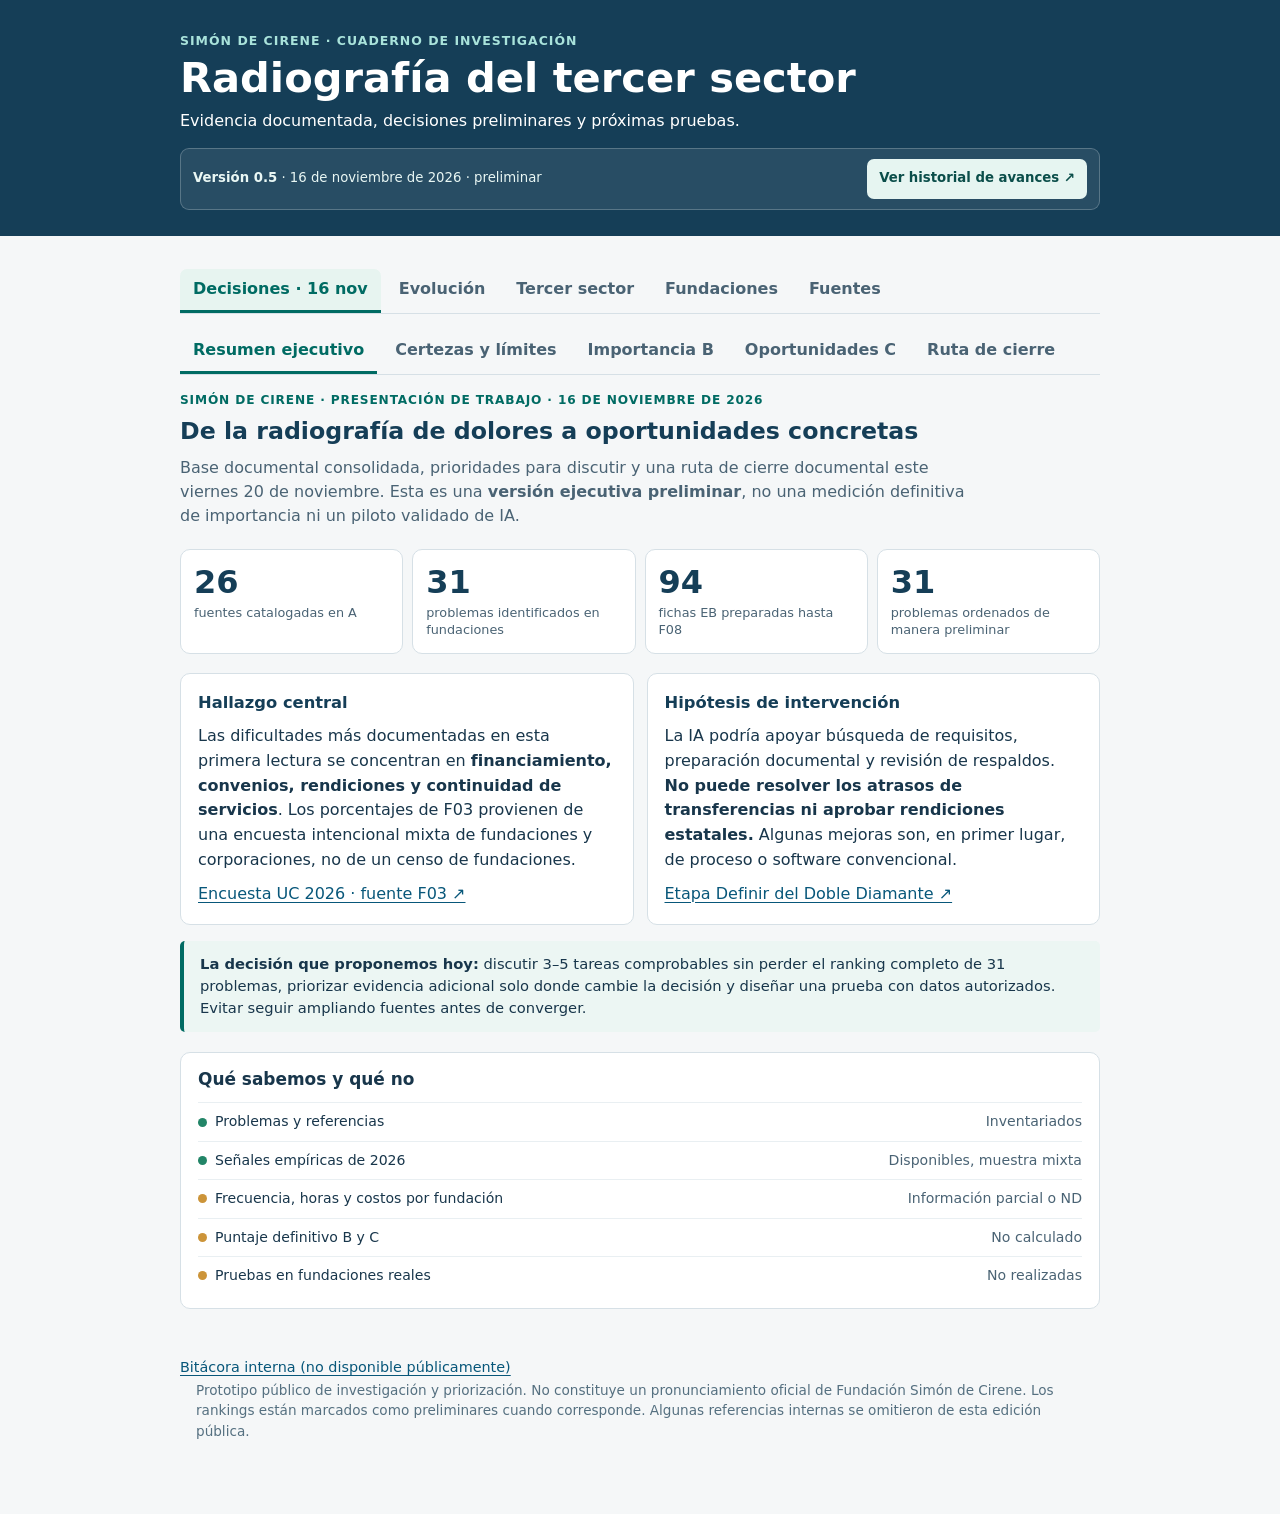
==== commit e12f4397: "feat: publicar demo v0.5 con evidencia auditada B/C y traspaso T4" ====
--- a/index.html
+++ b/index.html
@@ -4,7 +4,7 @@
 <meta charset="utf-8">
 <meta name="viewport" content="width=device-width, initial-scale=1">
 <meta name="robots" content="noindex,nofollow">
-<title>Simón de Cirene · Radiografía B/C · v0.4 con historial</title>
+<title>Simón de Cirene · Radiografía B/C · v0.5 con evidencia</title>
 <style>
   :root {
     color-scheme:light;
@@ -257,6 +257,7 @@
 .hist-entry-top{display:flex;justify-content:space-between;gap:14px;align-items:center;flex-wrap:wrap;margin-bottom:7px}.hist-version{font-size:.87rem;color:var(--teal);font-weight:850}.hist-current-chip{display:inline-block;margin-left:8px;border-radius:999px;background:#dff3ec;color:#146257;font-size:.69rem;padding:4px 7px;font-weight:750}.hist-entry time{color:var(--muted);font-size:.79rem}.hist-entry h3{font-size:1.06rem;margin:0 0 6px;color:var(--navy)}.hist-entry p{font-size:.89rem;line-height:1.57;margin-top:6px}.hist-type{display:inline-block;margin-top:12px;color:#3e6371;font-size:.73rem;background:#eef5f7;border-radius:5px;padding:4px 8px}.hist-links{display:flex;gap:13px;flex-wrap:wrap;font-size:.84rem;margin-top:12px}.hist-links a{font-weight:700}
 .hist-milestones{display:grid;gap:9px}.hist-milestones>div{display:grid;grid-template-columns:75px 1fr;column-gap:12px;row-gap:3px;background:#fff;border:1px solid var(--line);border-radius:8px;padding:12px}.hist-milestones time{color:var(--teal);font-weight:800;font-size:.8rem;grid-row:1/3}.hist-milestones p{font-size:.88rem}.hist-milestones a{font-size:.78rem}.hist-next{margin-top:20px;border-left:4px solid var(--teal);padding:13px 16px;border-radius:5px;background:#eaf5f1}.hist-next h3{margin-bottom:5px}.hist-next p{font-size:.89rem}.hist-disclaimer{margin-top:15px;font-size:.8rem;color:var(--muted);max-width:780px}
 @media(max-width:720px){.hist-summary{grid-template-columns:repeat(2,minmax(0,1fr))}.hist-timeline{padding-left:18px}.hist-entry:before{left:-26px}.hist-milestones>div{grid-template-columns:1fr}.hist-milestones time{grid-row:auto}.hist-release-banner{align-items:flex-start}}
+.evidence-grid{display:grid;grid-template-columns:repeat(2,minmax(0,1fr));gap:10px;margin:16px 0}.evidence-item{background:#fff;border:1px solid var(--line);padding:14px;border-radius:9px}.evidence-item h3{font-size:.98rem}.evidence-item h3 span{float:right;color:var(--teal)}.evidence-item p{font-size:.86rem;margin-top:8px}.decision-testing,.decision-scenarios{background:#f0f8f6;border:1px solid #accfc7;padding:13px;border-radius:9px;margin:12px 0}.decision-testing p,.decision-scenarios p{margin:7px 0;font-size:.88rem}@media(max-width:740px){.evidence-grid{grid-template-columns:1fr}}
 </style>
 </head>
 <body>
@@ -266,7 +267,7 @@
     <h1>Radiografía del tercer sector</h1>
     <p>Evidencia documentada, decisiones preliminares y próximas pruebas.</p>
     <div class="hist-release-banner" aria-label="Identificación de versión">
-      <span><strong>Versión 0.4</strong> · 15 de noviembre de 2026 · preliminar</span>
+      <span><strong>Versión 0.5</strong> · 16 de noviembre de 2026 · preliminar</span>
       <button type="button" id="history-button" class="hist-release-button">Ver historial de avances ↗</button>
     </div>
   </div>
@@ -285,7 +286,7 @@
   </nav>
   <section id="decisions" role="tabpanel" aria-labelledby="tab-decisions" class="decision-page">
     <nav id="decisions-tabs" class="tabs secondary-tabs" role="tablist" aria-label="Vistas de decisión">
-      <button id="tab-decision-overview" type="button" role="tab" aria-selected="true" aria-controls="decision-overview">Resumen ejecutivo</button>
+      <button id="tab-decision-overview" type="button" role="tab" aria-selected="true" aria-controls="decision-overview">Resumen ejecutivo</button><button id="tab-decision-evidence" type="button" role="tab" aria-selected="false" aria-controls="decision-evidence" tabindex="-1">Certezas y límites</button>
       <button id="tab-decision-b" type="button" role="tab" aria-selected="false" aria-controls="decision-b" tabindex="-1">Importancia B</button>
       <button id="tab-decision-c" type="button" role="tab" aria-selected="false" aria-controls="decision-c" tabindex="-1">Oportunidades C</button>
       <button id="tab-decision-plan" type="button" role="tab" aria-selected="false" aria-controls="decision-plan" tabindex="-1">Ruta de cierre</button>
@@ -307,10 +308,17 @@
   <div class="decision-directive"><strong>La decisión que proponemos hoy:</strong> discutir 3–5 tareas comprobables sin perder el ranking completo de 31 problemas, priorizar evidencia adicional solo donde cambie la decisión y diseñar una prueba con datos autorizados. Evitar seguir ampliando fuentes antes de converger.</div>
   <div class="decision-narrative"><h3>Qué sabemos y qué no</h3><div class="decision-checkrow"><div><span class="decision-dot good"></span>Problemas y referencias</div><span>Inventariados</span></div><div class="decision-checkrow"><div><span class="decision-dot good"></span>Señales empíricas de 2026</div><span>Disponibles, muestra mixta</span></div><div class="decision-checkrow"><div><span class="decision-dot wait"></span>Frecuencia, horas y costos por fundación</div><span>Información parcial o ND</span></div><div class="decision-checkrow"><div><span class="decision-dot wait"></span>Puntaje definitivo B y C</div><span>No calculado</span></div><div class="decision-checkrow"><div><span class="decision-dot wait"></span>Pruebas en fundaciones reales</div><span>No realizadas</span></div></div>
 </section></div>
+<div id="decision-evidence" role="tabpanel" aria-labelledby="tab-decision-evidence" hidden><section class="decision-section"><p class="decision-kicker">Presentación ejecutiva · 16/11/2026</p><h2>Certezas y límites</h2><p class="decision-lead">Siete señales auditadas con páginas y denominadores. La encuesta F03 incluye 255 respuestas mixtas de fundaciones/corporaciones; el subconjunto con convenio tiene N=125. Muestra intencional, no tasa nacional ni medida de episodios anuales. La gravedad, costos, frecuencia y tiempo perdido quedan ND.</p><div class="evidence-grid"><article class="evidence-item"><h3>P02 · Término de proyectos de atención permanente <span>28%</span></h3><p><b>Base y período:</b> N=125 fundaciones/corporaciones con convenios estatales, 2025. <b>Límite:</b> Se atribuye a no renovación; no cuantifica personas ni días sin atención.</p><p><a href="https://politicaspublicas.uc.cl/content/uploads/2026/10/20261027_Evento-Encuesta-directores-2026.pdf#page=21" target="_blank" rel="noopener noreferrer">F03 · PDF p. 21</a> · <a href="#P02" class="decision-jump">Ficha A</a></p></article>
+<article class="evidence-item"><h3>P16 · Transferencias fuera del plazo <span>57%</span></h3><p><b>Base y período:</b> N=125 fundaciones/corporaciones con convenios estatales, 2025. <b>Límite:</b> No mide duración, montos ni efecto agregado en caja.</p><p><a href="https://politicaspublicas.uc.cl/content/uploads/2026/10/20261027_Evento-Encuesta-directores-2026.pdf#page=21" target="_blank" rel="noopener noreferrer">F03 · PDF p. 21</a> · <a href="#P16" class="decision-jump">Ficha A</a></p></article>
+<article class="evidence-item"><h3>P20 · Rendiciones sin respuesta contractual <span>62%</span></h3><p><b>Base y período:</b> N=125 fundaciones/corporaciones con convenios estatales, 2025. <b>Límite:</b> No mide frecuencia de episodios; 42% con revisión de más de siete meses es señal distinta.</p><p><a href="https://politicaspublicas.uc.cl/content/uploads/2026/10/20261027_Evento-Encuesta-directores-2026.pdf#page=22" target="_blank" rel="noopener noreferrer">F03 · PDF p. 22</a> · <a href="#P20" class="decision-jump">Ficha A</a></p></article>
+<article class="evidence-item"><h3>P13 · Financiamiento predecible: primera mención <span>44%</span></h3><p><b>Base y período:</b> N=255 fundaciones/corporaciones, 2026. <b>Límite:</b> Preferencia declarada, no proporción con déficit financiero medido.</p><p><a href="https://politicaspublicas.uc.cl/content/uploads/2026/10/20261027_Evento-Encuesta-directores-2026.pdf#page=32" target="_blank" rel="noopener noreferrer">F03 · PDF p. 32</a> · <a href="#P13" class="decision-jump">Ficha A</a></p></article>
+<article class="evidence-item"><h3>P28 · Dos señales de contratación y retención <span>52% y 52%</span></h3><p><b>Base y período:</b> N=255 fundaciones/corporaciones, 2025–2026. <b>Límite:</b> Son dos preguntas separadas; no sumarlas ni inferir rotación.</p><p><a href="https://politicaspublicas.uc.cl/content/uploads/2026/10/20261027_Evento-Encuesta-directores-2026.pdf#page=36" target="_blank" rel="noopener noreferrer">F03 · PDF p. 36</a> · <a href="#P28" class="decision-jump">Ficha A</a></p></article>
+<article class="evidence-item"><h3>P17 · Gastos financieros excluidos <span>52%</span></h3><p><b>Base y período:</b> N=125 fundaciones/corporaciones con convenios estatales, 2025. <b>Límite:</b> El 40% para gastos administrativos es otro ítem; montos ND.</p><p><a href="https://politicaspublicas.uc.cl/content/uploads/2026/10/20261027_Evento-Encuesta-directores-2026.pdf#page=21" target="_blank" rel="noopener noreferrer">F03 · PDF p. 21</a> · <a href="#P17" class="decision-jump">Ficha A</a></p></article>
+<article class="evidence-item"><h3>P15 · Convocatorias habituales no realizadas <span>54%</span></h3><p><b>Base y período:</b> N=125 fundaciones/corporaciones con convenios estatales, 2025. <b>Límite:</b> No prueba pérdida de fondos ni suspensión definitiva.</p><p><a href="https://politicaspublicas.uc.cl/content/uploads/2026/10/20261027_Evento-Encuesta-directores-2026.pdf#page=21" target="_blank" rel="noopener noreferrer">F03 · PDF p. 21</a> · <a href="#P15" class="decision-jump">Ficha A</a></p></article></div><div class="decision-two-col"><article class="decision-box"><h3>Contraste F07 y F26</h3><p>F07 aporta ocho entrevistas a responsables de registros, no prevalencia entre fundaciones. <a href="https://politicaspublicas.uc.cl/content/uploads/2025/11/Informe_Registro-Unico_161025-VF.pdf#page=23" target="_blank" rel="noopener noreferrer">F07 · pp. 23–28</a>. F26 documenta mecanismos de atrasos y continuidad en programas de protección especializada, sin extrapolar al sector completo. <a href="https://servicioproteccion.gob.cl/601/articles-3776_archivo_01.pdf#page=139" target="_blank" rel="noopener noreferrer">F26 · pp. 139–140 y 174</a>.</p></article><article class="decision-box"><h3>Contraste F08 y F10</h3><p>F10 reporta sobre organizaciones que usan FECU Social, universo diferente. <a href="https://comunidad-org.cl/wp-content/uploads/2026/06/Informe-FECU-Social-2024.pdf#page=33" target="_blank" rel="noopener noreferrer">F10 · pp. 3 y 33</a>. F08 describe flujo de 2025 de memorias y balances, no operación validada en 2026. <a href="https://politicaspublicas.uc.cl/content/uploads/2025/08/Informe_Lineamienro-fortalecimineto-fiscaliza_231025.pdf#page=17" target="_blank" rel="noopener noreferrer">F08 · pp. 17–18</a>.</p></article></div><p class="decision-footnote">ND = información no disponible o no comparable; nunca equivale a cero. <a href="./analisis/SDC_T2_Defensa_Ranking_B_2026-11-15.md">Defensa B (T2)</a> · <a href="./analisis/SDC_T3_Convergencia_Ranking_C_2026-11-15.md">Convergencia C (T3)</a>.</p></section></div>
     <div id="decision-b" role="tabpanel" aria-labelledby="tab-decision-b" hidden>
 <section class="decision-section"><div class="decision-section-title"><div><h2>Ranking B · Prioridad preliminar de 31 problemas</h2><p>Las posiciones 01–31 son un <strong>orden de decisión propuesto</strong>, no el resultado de la fórmula B. Se ordenan por gravedad de consecuencias, señales documentadas, población afectada y urgencia plausible; la confianza se informa por separado.</p></div><span class="decision-status">Versión gabinete · 15/11</span></div>
 <div class="decision-method"><strong>Método:</strong> Alta = posible daño a continuidad, caja o servicios y evidencia observable; Media = carga relevante con impacto por medir; Por validar = caso o hipótesis con alcance todavía poco conocido. Dentro de cada grupo, el orden es editorial. <strong>No se comparan directamente tasas N=125, N=255 ni testimonios.</strong> La puntuación final se calculará con la rúbrica B (impacto 35%, frecuencia 25%, alcance 25%, urgencia 15%) solo donde haya información suficiente; ND queda ND. <a href="#referencia-interna-no-publica" target="_blank" rel="noopener noreferrer">Manual interno B (no público)</a></div>
-<div class="decision-tier-legend"><span><strong>11</strong> prioridad alta</span><span><strong>12</strong> prioridad media</span><span><strong>8</strong> por validar</span><span><strong>31/31</strong> catalogados</span></div>
+<div class="decision-tier-legend"><span><strong>11</strong> prioridad alta</span><span><strong>12</strong> prioridad media</span><span><strong>8</strong> por validar</span><span><strong>31/31</strong> catalogados</span></div><div class="decision-scenarios"><p><strong>Escenario continuidad:</strong> P02 abre por término de servicio; P16 y P20 se discuten juntos, sin desempate de gravedad.</p><p><strong>Escenario proporción en N=125:</strong> P20 62% / P16 57% / P15 54% / P17 52% / P02 28%; no son frecuencias ni tasas nacionales.</p><p><strong>Escenario sostenibilidad:</strong> P13 y P28 ganan espacio; N=255 y preguntas distintas. Pesos B: impacto 35%, frecuencia 25%, alcance 25%, urgencia 15%; puntuaciones ND. <a href="./analisis/SDC_T2_Defensa_Ranking_B_2026-11-15.md">Matriz completa T2</a>.</p></div>
 <div class="decision-controls"><label for="decision-filter-b">Mostrar</label><select id="decision-filter-b"><option value="foco">11 candidatos de prioridad alta</option><option value="todos">Los 31 problemas en orden preliminar</option><option value="pendiente">20 en investigación adicional</option></select><label for="decision-search-b">Buscar</label><input id="decision-search-b" type="search" placeholder="Ej.: P20, caja, rendiciones"/><span class="decision-filter-count" id="decision-filter-count" aria-live="polite"></span></div>
 <div class="decision-list" id="decision-list-b"><article class="decision-ranking-row" data-priority="foco" data-name="P02 Interrumpimos servicios cuando no se renueva un convenio">
       <div class="decision-place " aria-label="Posición editorial preliminar 1">01</div>
@@ -501,12 +509,12 @@
 <p class="decision-footnote">Los datos cuantitativos F03 vienen de una encuesta no probabilística de 255 fundaciones/corporaciones (125 con convenios). La prioridad editorial no representa una tasa de incidencia nacional. El viernes se cerrará cada ficha con B calculable, intervalo/suficiencia o estado ND explícito, y análisis de sensibilidad.</p></section></div>
     <div id="decision-c" role="tabpanel" aria-labelledby="tab-decision-c" hidden><section class="decision-section"><div class="decision-section-title"><div><h2>Ranking C · Cuatro hipótesis IA, dos alternativas sin IA</h2><p>La clasificación es una evaluación de escritorio sobre controlabilidad, acceso probable a datos, ventaja incremental de IA, verificabilidad, adopción y sostenibilidad. <strong>No mide ahorro, precisión ni viabilidad real comprobada.</strong></p></div><span class="decision-status">Comparación inicial</span></div>
 <div class="decision-method"><strong>Criterios del Manual C:</strong> controlabilidad 25%, datos 20%, ventaja IA 20%, verificabilidad 15%, adopción 10% y sostenibilidad 10%. Las etiquetas Alta/Media/Baja son juicios preliminares explicados, <strong>no puntuaciones oficiales 0–4</strong>. Privacidad, permisos y error crítico pueden vetar un piloto. La prioridad ordinal 01–04 favorece opciones probables de prueba con documentos públicos. <a href="#referencia-interna-no-publica" target="_blank" rel="noopener noreferrer">Manual interno C (no público)</a></div>
-<div class="decision-controls"><label for="decision-filter-c">Mostrar</label><select id="decision-filter-c"><option value="todos">Las 6 alternativas</option><option value="ia">Solo ranking IA (4)</option><option value="noia">Dos alternativas sin IA</option></select></div>
-<div class="decision-opps" id="decision-opps"><article class="decision-opp" data-kind="ia"><div class="decision-opp-head"><span class="decision-index">01</span><span class="decision-chip ai">Hipótesis de IA</span></div><h3>Buscador de requisitos y antecedentes</h3><p class="decision-criteria">Control: <b>Alta</b> · Datos: <b>Media</b> · Ventaja IA: <b>Alta</b> · Prueba: <b>Alta</b> · Adopción: <b>Media</b> · Sostenibilidad: <b>Media</b></p><p><strong>Respaldo:</strong> Registros fragmentados, documentación repetida y dispersión de reglas; F07 y diagnóstico F03 permiten definir consultas verificables.</p><p><strong>Alternativa sin IA:</strong> Un repositorio buscable y plantillas cubren requisitos estables; IA solo mejora preguntas y síntesis con citas.</p><p class="decision-statusline"><strong>Puerta de salida:</strong> Revisar cambios normativos y fuentes oficiales, probar 20 preguntas sobre documentos públicos, revisión humana.</p><div class="decision-opp-footer">Problemas: <a href="#P38" class="decision-jump">P38</a> <a href="#P25" class="decision-jump">P25</a> · Fuentes: <a href="https://politicaspublicas.uc.cl/content/uploads/2025/11/Informe_Registro-Unico_161025-VF.pdf" target="_blank" rel="noopener noreferrer">F07</a> <a href="https://politicaspublicas.uc.cl/content/uploads/2026/10/20261027_Evento-Encuesta-directores-2026.pdf" target="_blank" rel="noopener noreferrer">F03</a></div></article><article class="decision-opp" data-kind="ia"><div class="decision-opp-head"><span class="decision-index">02</span><span class="decision-chip ai">Hipótesis de IA</span></div><h3>Asistente de memorias y balances</h3><p class="decision-criteria">Control: <b>Media</b> · Datos: <b>Media</b> · Ventaja IA: <b>Media</b> · Prueba: <b>Alta</b> · Adopción: <b>Media</b> · Sostenibilidad: <b>Media</b></p><p><strong>Respaldo:</strong> F10 describe cargas de reporte y F08 documenta mecanismos de completitud y revisión, aunque el flujo es de 2025.</p><p><strong>Alternativa sin IA:</strong> Checklist, planilla y validación de campos antes de extraer/redactar con IA.</p><p class="decision-statusline"><strong>Puerta de salida:</strong> Documentos públicos o sintéticos; confirmar portal y requisitos vigentes; evaluar falsos positivos y omisiones.</p><div class="decision-opp-footer">Problemas: <a href="#P32" class="decision-jump">P32</a> <a href="#P41" class="decision-jump">P41</a> · Fuentes: <a href="https://comunidad-org.cl/wp-content/uploads/2026/06/Informe-FECU-Social-2024.pdf" target="_blank" rel="noopener noreferrer">F10</a> <a href="https://politicaspublicas.uc.cl/content/uploads/2025/08/Informe_Lineamienro-fortalecimineto-fiscaliza_231025.pdf" target="_blank" rel="noopener noreferrer">F08</a></div></article><article class="decision-opp" data-kind="ia"><div class="decision-opp-head"><span class="decision-index">03</span><span class="decision-chip ai">Hipótesis de IA</span></div><h3>Monitor de convocatorias y donantes</h3><p class="decision-criteria">Control: <b>Alta</b> · Datos: <b>Media</b> · Ventaja IA: <b>Media</b> · Prueba: <b>Alta</b> · Adopción: <b>Media</b> · Sostenibilidad: <b>Media</b></p><p><strong>Respaldo:</strong> F22 registra barreras internas de tiempo/personal y F03 reporta cambios de convocatorias; no mide horas ahorradas.</p><p><strong>Alternativa sin IA:</strong> Suscripción, alertas y filtros por elegibilidad antes de resumen inteligente de bases.</p><p class="decision-statusline"><strong>Puerta de salida:</strong> Verificar cobertura/actualización de convocatorias y medir precisión de pertinencia.</p><div class="decision-opp-footer">Problemas: <a href="#P54" class="decision-jump">P54</a> <a href="#P46" class="decision-jump">P46</a> <a href="#P15" class="decision-jump">P15</a> · Fuentes: <a href="https://uai.cdn7pm.net/documentos/filantropia-local-desafios-y-buenas-practicas-en-chile.pdf" target="_blank" rel="noopener noreferrer">F22</a> <a href="https://fundaciontrascender.cl/estudio-revela-desafios-clave-para-la-sostenibilidad-de-las-organizaciones-sociales-en-chile/" target="_blank" rel="noopener noreferrer">F11</a> <a href="https://politicaspublicas.uc.cl/content/uploads/2026/10/20261027_Evento-Encuesta-directores-2026.pdf" target="_blank" rel="noopener noreferrer">F03</a></div></article><article class="decision-opp" data-kind="ia"><div class="decision-opp-head"><span class="decision-index">04</span><span class="decision-chip ai">Hipótesis de IA</span></div><h3>Copiloto de rendiciones y respaldos</h3><p class="decision-criteria">Control: <b>Media</b> · Datos: <b>Baja</b> · Ventaja IA: <b>Media</b> · Prueba: <b>Media</b> · Adopción: <b>Baja</b> · Sostenibilidad: <b>Media</b></p><p><strong>Respaldo:</strong> F03 registra 62% de rendiciones sin respuesta, 43% solicitudes de rerendición y 40% dificultad con SISREC (N=125); problemas distintos.</p><p><strong>Alternativa sin IA:</strong> Checklist de gastos elegibles y validaciones deterministas; IA para búsqueda/extracción, nunca aprobación estatal.</p><p class="decision-statusline"><strong>Puerta de salida:</strong> Acceso a expedientes anonimizados o sintéticos, privacidad, errores de elegibilidad, control humano y prueba comparativa.</p><div class="decision-opp-footer">Problemas: <a href="#P20" class="decision-jump">P20</a> <a href="#P22" class="decision-jump">P22</a> <a href="#P21" class="decision-jump">P21</a> · Fuentes: <a href="https://politicaspublicas.uc.cl/content/uploads/2026/10/20261027_Evento-Encuesta-directores-2026.pdf" target="_blank" rel="noopener noreferrer">F03</a></div></article><article class="decision-opp" data-kind="noia"><div class="decision-opp-head"><span class="decision-index">05</span><span class="decision-chip noai">Mejor sin IA (referencia)</span></div><h3>Tablero de caja y calendario de transferencias</h3><p class="decision-criteria">Control: <b>Alta</b> · Datos: <b>Baja</b> · Ventaja IA: <b>Baja</b> · Prueba: <b>Alta</b> · Adopción: <b>Media</b> · Sostenibilidad: <b>Alta</b></p><p><strong>Respaldo:</strong> La necesidad de liquidez está documentada en F03, pero predicción individual necesita datos internos.</p><p><strong>Alternativa sin IA:</strong> Planilla, alertas y responsables resuelven el primer problema sin modelo generativo.</p><p class="decision-statusline"><strong>Puerta de salida:</strong> Solicitar acceso autorizado para contrastar caja; no atribuir a IA aceleración de pagos estatales.</p><div class="decision-opp-footer">Problemas: <a href="#P13" class="decision-jump">P13</a> <a href="#P14" class="decision-jump">P14</a> <a href="#P16" class="decision-jump">P16</a> · Fuentes: <a href="https://politicaspublicas.uc.cl/content/uploads/2026/10/20261027_Evento-Encuesta-directores-2026.pdf" target="_blank" rel="noopener noreferrer">F03</a></div></article><article class="decision-opp" data-kind="noia"><div class="decision-opp-head"><span class="decision-index">06</span><span class="decision-chip noai">Mejor sin IA (referencia)</span></div><h3>Alertas para continuidad y renovación de convenios</h3><p class="decision-criteria">Control: <b>Alta</b> · Datos: <b>Media</b> · Ventaja IA: <b>Baja</b> · Prueba: <b>Alta</b> · Adopción: <b>Media</b> · Sostenibilidad: <b>Alta</b></p><p><strong>Respaldo:</strong> La no renovación de convenios se vincula con término de servicios (28% de N=125; F03).</p><p><strong>Alternativa sin IA:</strong> Calendario de vencimientos, semáforo y plan de continuidad sin IA.</p><p class="decision-statusline"><strong>Puerta de salida:</strong> No garantiza renovación o adjudicación; confirmar responsables y plazos reales.</p><div class="decision-opp-footer">Problemas: <a href="#P02" class="decision-jump">P02</a> <a href="#P28" class="decision-jump">P28</a> · Fuentes: <a href="https://politicaspublicas.uc.cl/content/uploads/2026/10/20261027_Evento-Encuesta-directores-2026.pdf" target="_blank" rel="noopener noreferrer">F03</a></div></article></div>
+<div class="decision-testing"><h3>Dos candidatas a evaluar. Ningún piloto realizado</h3><p><b>Buscador de requisitos (P38/P25):</b> comparar respuesta citada contra índice convencional con guías versionadas de <a href="https://donacionesley21440.gob.cl/">Hacienda</a> y <a href="https://www.chileatiende.gob.cl/fichas/108757/1/pdf">ChileAtiende</a>. Ventaja IA y acceso a expedientes reales: ND.</p><p><b>Memorias y balances (P32/P41):</b> comparar extracción y borrador trazable con <a href="https://comunidad-org.cl/fecu-social/">FECU Social Web</a>, checklist y planilla; expedientes de prueba sintéticos y revisión contable.</p><p><b>Prueba propuesta, no resultados:</b> 16 casos por candidata (32 totales), umbral sugerido 14/16, tiempo mediano 20% menor <em>incluida revisión</em> y cero errores críticos. Si el proceso convencional funciona igual a menor costo, se prefiere sin IA. Adopción, precisión y ahorro observados: ND. Monitor y rendiciones esperan fuentes/casos; caja y renovaciones pueden empezar sin IA. <a href="./analisis/SDC_T3_Convergencia_Ranking_C_2026-11-15.md">Matriz y 32 casos T3</a>.</p></div><div class="decision-controls"><label for="decision-filter-c">Mostrar</label><select id="decision-filter-c"><option value="todos">Las 6 alternativas</option><option value="ia">Solo ranking IA (4)</option><option value="noia">Dos alternativas sin IA</option></select></div>
+<div class="decision-opps" id="decision-opps"><article class="decision-opp" data-kind="ia"><div class="decision-opp-head"><span class="decision-index">01</span><span class="decision-chip ai">Hipótesis de IA</span></div><h3>Buscador de requisitos y antecedentes</h3><p class="decision-criteria">Control: <b>Alta</b> · Datos: <b>Alta en fuentes públicas acotadas</b> · Ventaja IA: <b>Media; observada ND</b> · Prueba: <b>Alta</b> · Adopción: <b>Media</b> · Sostenibilidad: <b>Media</b></p><p><strong>Respaldo:</strong> Registros fragmentados, documentación repetida y dispersión de reglas; F07 y diagnóstico F03 permiten definir consultas verificables.</p><p><strong>Alternativa sin IA:</strong> Un repositorio buscable y plantillas cubren requisitos estables; IA solo mejora preguntas y síntesis con citas.</p><p class="decision-statusline"><strong>Puerta de salida:</strong> Revisar cambios normativos y fuentes oficiales, proponer 16 preguntas sobre documentos públicos y comparar con índice convencional; aún sin resultados.</p><div class="decision-opp-footer">Problemas: <a href="#P38" class="decision-jump">P38</a> <a href="#P25" class="decision-jump">P25</a> · Fuentes: <a href="https://politicaspublicas.uc.cl/content/uploads/2025/11/Informe_Registro-Unico_161025-VF.pdf" target="_blank" rel="noopener noreferrer">F07</a> <a href="https://politicaspublicas.uc.cl/content/uploads/2026/10/20261027_Evento-Encuesta-directores-2026.pdf" target="_blank" rel="noopener noreferrer">F03</a></div></article><article class="decision-opp" data-kind="ia"><div class="decision-opp-head"><span class="decision-index">02</span><span class="decision-chip ai">Hipótesis de IA</span></div><h3>Asistente de memorias y balances</h3><p class="decision-criteria">Control: <b>Media</b> · Datos: <b>Media</b> · Ventaja IA: <b>Media</b> · Prueba: <b>Alta</b> · Adopción: <b>Media</b> · Sostenibilidad: <b>Media</b></p><p><strong>Respaldo:</strong> F10 describe cargas de reporte y F08 documenta mecanismos de completitud y revisión, aunque el flujo es de 2025.</p><p><strong>Alternativa sin IA:</strong> FECU Social Web, checklist y planilla de validación antes de extraer/redactar con IA.</p><p class="decision-statusline"><strong>Puerta de salida:</strong> Documentos públicos o sintéticos; confirmar portal y requisitos vigentes; evaluar falsos positivos y omisiones.</p><div class="decision-opp-footer">Problemas: <a href="#P32" class="decision-jump">P32</a> <a href="#P41" class="decision-jump">P41</a> · Fuentes: <a href="https://comunidad-org.cl/wp-content/uploads/2026/06/Informe-FECU-Social-2024.pdf" target="_blank" rel="noopener noreferrer">F10</a> <a href="https://politicaspublicas.uc.cl/content/uploads/2025/08/Informe_Lineamienro-fortalecimineto-fiscaliza_231025.pdf" target="_blank" rel="noopener noreferrer">F08</a></div></article><article class="decision-opp" data-kind="ia"><div class="decision-opp-head"><span class="decision-index">03</span><span class="decision-chip ai">Hipótesis de IA</span></div><h3>Monitor de convocatorias y donantes</h3><p class="decision-criteria">Control: <b>Alta</b> · Datos: <b>Media</b> · Ventaja IA: <b>Media</b> · Prueba: <b>Alta</b> · Adopción: <b>Media</b> · Sostenibilidad: <b>Media</b></p><p><strong>Respaldo:</strong> F22 registra barreras internas de tiempo/personal y F03 reporta cambios de convocatorias; no mide horas ahorradas.</p><p><strong>Alternativa sin IA:</strong> Suscripción, alertas y filtros por elegibilidad antes de resumen inteligente de bases.</p><p class="decision-statusline"><strong>Puerta de salida:</strong> Verificar cobertura/actualización de convocatorias y medir precisión de pertinencia.</p><div class="decision-opp-footer">Problemas: <a href="#P54" class="decision-jump">P54</a> <a href="#P46" class="decision-jump">P46</a> <a href="#P15" class="decision-jump">P15</a> · Fuentes: <a href="https://uai.cdn7pm.net/documentos/filantropia-local-desafios-y-buenas-practicas-en-chile.pdf" target="_blank" rel="noopener noreferrer">F22</a> <a href="https://fundaciontrascender.cl/estudio-revela-desafios-clave-para-la-sostenibilidad-de-las-organizaciones-sociales-en-chile/" target="_blank" rel="noopener noreferrer">F11</a> <a href="https://politicaspublicas.uc.cl/content/uploads/2026/10/20261027_Evento-Encuesta-directores-2026.pdf" target="_blank" rel="noopener noreferrer">F03</a></div></article><article class="decision-opp" data-kind="ia"><div class="decision-opp-head"><span class="decision-index">04</span><span class="decision-chip ai">Hipótesis de IA</span></div><h3>Copiloto de rendiciones y respaldos</h3><p class="decision-criteria">Control: <b>Media</b> · Datos: <b>Baja</b> · Ventaja IA: <b>Media</b> · Prueba: <b>Media</b> · Adopción: <b>Baja</b> · Sostenibilidad: <b>Media</b></p><p><strong>Respaldo:</strong> F03 registra 62% de rendiciones sin respuesta, 43% solicitudes de rerendición y 40% dificultad con SISREC (N=125); problemas distintos.</p><p><strong>Alternativa sin IA:</strong> Checklist de gastos elegibles y validaciones deterministas; IA para búsqueda/extracción, nunca aprobación estatal.</p><p class="decision-statusline"><strong>Puerta de salida:</strong> Acceso a expedientes anonimizados o sintéticos, privacidad, errores de elegibilidad, control humano y prueba comparativa.</p><div class="decision-opp-footer">Problemas: <a href="#P20" class="decision-jump">P20</a> <a href="#P22" class="decision-jump">P22</a> <a href="#P21" class="decision-jump">P21</a> · Fuentes: <a href="https://politicaspublicas.uc.cl/content/uploads/2026/10/20261027_Evento-Encuesta-directores-2026.pdf" target="_blank" rel="noopener noreferrer">F03</a></div></article><article class="decision-opp" data-kind="noia"><div class="decision-opp-head"><span class="decision-index">05</span><span class="decision-chip noai">Mejor sin IA (referencia)</span></div><h3>Tablero de caja y calendario de transferencias</h3><p class="decision-criteria">Control: <b>Alta</b> · Datos: <b>Baja</b> · Ventaja IA: <b>Baja</b> · Prueba: <b>Alta</b> · Adopción: <b>Media</b> · Sostenibilidad: <b>Alta</b></p><p><strong>Respaldo:</strong> La necesidad de liquidez está documentada en F03, pero predicción individual necesita datos internos.</p><p><strong>Alternativa sin IA:</strong> Planilla, alertas y responsables resuelven el primer problema sin modelo generativo.</p><p class="decision-statusline"><strong>Puerta de salida:</strong> Solicitar acceso autorizado para contrastar caja; no atribuir a IA aceleración de pagos estatales.</p><div class="decision-opp-footer">Problemas: <a href="#P13" class="decision-jump">P13</a> <a href="#P14" class="decision-jump">P14</a> <a href="#P16" class="decision-jump">P16</a> · Fuentes: <a href="https://politicaspublicas.uc.cl/content/uploads/2026/10/20261027_Evento-Encuesta-directores-2026.pdf" target="_blank" rel="noopener noreferrer">F03</a></div></article><article class="decision-opp" data-kind="noia"><div class="decision-opp-head"><span class="decision-index">06</span><span class="decision-chip noai">Mejor sin IA (referencia)</span></div><h3>Alertas para continuidad y renovación de convenios</h3><p class="decision-criteria">Control: <b>Alta</b> · Datos: <b>Media</b> · Ventaja IA: <b>Baja</b> · Prueba: <b>Alta</b> · Adopción: <b>Media</b> · Sostenibilidad: <b>Alta</b></p><p><strong>Respaldo:</strong> La no renovación de convenios se vincula con término de servicios (28% de N=125; F03).</p><p><strong>Alternativa sin IA:</strong> Calendario de vencimientos, semáforo y plan de continuidad sin IA.</p><p class="decision-statusline"><strong>Puerta de salida:</strong> No garantiza renovación o adjudicación; confirmar responsables y plazos reales.</p><div class="decision-opp-footer">Problemas: <a href="#P02" class="decision-jump">P02</a> <a href="#P28" class="decision-jump">P28</a> · Fuentes: <a href="https://politicaspublicas.uc.cl/content/uploads/2026/10/20261027_Evento-Encuesta-directores-2026.pdf" target="_blank" rel="noopener noreferrer">F03</a></div></article></div>
 <p class="decision-footnote">La cuarta opción resuelve preparación y revisión local de rendiciones, no la demora de respuesta del Estado. Las opciones 05 y 06 son comparadores, no lugares 5–6 de un ranking de IA. El jueves se calibrará C con evidencia de datos/acceso, costo de operación y revisión de riesgos.</p></section></div>
     <div id="decision-plan" role="tabpanel" aria-labelledby="tab-decision-plan" hidden><section class="decision-section"><p class="decision-kicker">Cierre obligatorio de entregables · viernes 20 de noviembre de 2026</p><h2>Roadmap del lunes al viernes, sin fases extra</h2><p class="decision-lead">El viernes deben estar terminados <strong>los dos rankings documentales y el HTML</strong>. Esto significa cubrir los 31 problemas y todas las opciones C seleccionadas, con calificación o ND explícito, fuentes y justificación. No significa inventar mediciones ausentes ni declarar probado un piloto real sin permisos.</p>
 <div class="decision-plan-intro"><div><strong>31/31 B</strong><span>Cada ficha con prioridad final o ND sustentado</span></div><div><strong>4 IA + 2 sin IA</strong><span>Alternativas C estudiadas y comparadas</span></div><div><strong>20/11</strong><span>Fecha de publicación final del HTML</span></div><div><strong>0 fases nuevas</strong><span>Solo trabajo que cambie una decisión</span></div></div>
-<div class="decision-plan-steps"><article><span>01</span><div><h3>Lun. 16/11 · Demostración y acuerdo</h3><p>HTML B/C preliminar con 31 problemas ordenados en tres bandas; cuatro hipótesis IA y dos alternativas no IA. Obtener observaciones de Juanra y fijar alcance del viernes.</p><small><b>Entregable:</b> HTML v0.3 + acta de criterios/observaciones · <b>Responsables:</b> Alta en preparación, humana en aprobación.</small></div></article><article><span>02</span><div><h3>Mar. 17/11 · Cierre documental B</h3><p>Cruzar las 31 fichas con evidencia disponible, origen, denominadores, páginas, ND y conflictos. Validar los nueve casos de prioridad alta y los 22 restantes.</p><small><b>Entregable:</b> Matriz B 31/31 con evidencia y confianza · <b>Responsables:</b> Alta en extracción; revisión humana de anomalías.</small></div></article><article><span>03</span><div><h3>Mié. 18/11 · Ranking B revisado</h3><p>Aplicar rúbrica 35/25/25/15 a casos calificables; registrar ND y rangos; sensibilidad de pesos y revisión de cambios de posiciones.</p><small><b>Entregable:</b> Ranking B v1 + justificaciones individuales · <b>Responsables:</b> Alta en cálculo; juicio humano de anclajes.</small></div></article><article><span>04</span><div><h3>Jue. 19/11 · Ranking C y alternativas</h3><p>Cerrar evaluación C de las cuatro opciones IA y dos convencionales: proceso, fuentes de datos, permisos, pruebas, costo indicativo y límites.</p><small><b>Entregable:</b> Ranking C v1 + 2 comparadores + ficha de candidato · <b>Responsables:</b> Media; aprobación y disponibilidad de datos humanas.</small></div></article><article><span>05</span><div><h3>Vie. 20/11 · Entrega cerrada</h3><p>Integrar B, C, matriz B×C, metodología, límites y evidencias al HTML; QA de enlaces, cálculos y versiones; síntesis ejecutiva.</p><small><b>Entregable:</b> HTML final + dos rankings + matriz de decisión + guía de continuidad · <b>Responsables:</b> Alta en generación y QA; validación gerencial humana.</small></div></article></div>
+<div class="decision-plan-steps"><article><span>01</span><div><h3>Lun. 16/11 · Demostración y acuerdo</h3><p>HTML B/C preliminar con 31 problemas ordenados en tres bandas; cuatro hipótesis IA y dos alternativas no IA. Obtener observaciones de Juanra y fijar alcance del viernes.</p><small><b>Entregable:</b> HTML v0.5 + acta de criterios/observaciones · <b>Responsables:</b> Alta en preparación, humana en aprobación.</small></div></article><article><span>02</span><div><h3>Mar. 17/11 · Cierre documental B</h3><p>Cruzar las 31 fichas con evidencia disponible, origen, denominadores, páginas, ND y conflictos. Revisar 11 de banda alta, 12 media y 8 por validar.</p><small><b>Entregable:</b> Matriz B 31/31 con evidencia y confianza · <b>Responsables:</b> Alta en extracción; revisión humana de anomalías.</small></div></article><article><span>03</span><div><h3>Mié. 18/11 · Ranking B revisado</h3><p>Aplicar rúbrica 35/25/25/15 a casos calificables; registrar ND y rangos; sensibilidad de pesos y revisión de cambios de posiciones.</p><small><b>Entregable:</b> Ranking B v1 + justificaciones individuales · <b>Responsables:</b> Alta en cálculo; juicio humano de anclajes.</small></div></article><article><span>04</span><div><h3>Jue. 19/11 · Ranking C y alternativas</h3><p>Cerrar evaluación C de las cuatro opciones IA y dos convencionales: proceso, fuentes de datos, permisos, pruebas, costo indicativo y límites.</p><small><b>Entregable:</b> Ranking C v1 + 2 comparadores + ficha de candidato · <b>Responsables:</b> Media; aprobación y disponibilidad de datos humanas.</small></div></article><article><span>05</span><div><h3>Vie. 20/11 · Entrega cerrada</h3><p>Integrar B, C, matriz B×C, metodología, límites y evidencias al HTML; QA de enlaces, cálculos y versiones; síntesis ejecutiva.</p><small><b>Entregable:</b> HTML final + dos rankings + matriz de decisión + guía de continuidad · <b>Responsables:</b> Alta en generación y QA; validación gerencial humana.</small></div></article></div>
 <div class="decision-two-col"><article class="decision-box"><h3>Automatizable con ChatGPT</h3><ul><li>Extraer y consolidar datos ya publicados, citas y páginas.</li><li>Detectar conflictos, duplicados y bases heterogéneas.</li><li>Calcular puntuaciones sobre datos verificables, guardar ND y sensibilidad.</li><li>Comparar soluciones y preparar el HTML, filtros y anexos.</li><li>Crear versiones, bitácora simple y comprobar enlaces.</li></ul></article><article class="decision-box"><h3>Requiere decisión o validación humana</h3><ul><li>Aceptar pesos y prioridades o registrar desacuerdos.</li><li>Aprobar uso de datos internos o sensibles.</li><li>Confirmar utilidad de tareas con fundaciones o expertos.</li><li>Elegir si corresponde prototipo y aprobar riesgos.</li><li>Validar el entregable ejecutivo final.</li></ul></article></div>
 <div class="decision-directive"><b>Regla de cumplimiento el viernes:</b> 31 fichas B cubiertas; todas las oportunidades C clasificadas; fuentes y límites abiertos en el HTML; consistencia comprobada; resumen ejecutivo de decisión. Si faltan horas, montos, permisos o datos representativos, el resultado se cierra como <b>brecha de evidencia documentada</b>, no como un número ficticio.</div>
 <p class="decision-footnote">Este cronograma reemplaza la ruta gerencial propuesta 23–27/11, no modifica por sí solo el plan oficial histórico de 38 subfases en Notion; una decisión de acortar formalmente ese plan debe quedar registrada para evitar que otros chats reinicien la secuencia antigua.</p></section></div>
@@ -515,21 +523,21 @@
   <section id="history" role="tabpanel" aria-labelledby="tab-history" hidden class="hist-page">
     <p class="hist-eyebrow">Bitácora pública del producto · evolución verificable</p>
     <h2>Qué cambió en cada versión</h2>
-    <p class="hist-intro">Esta cronología distingue <strong>versiones realmente preparadas</strong> de hitos de investigación y tareas programadas. Los archivos anteriores se conservaron en Drive. La publicación en Vercel comenzará cuando sea autorizada; las versiones anteriores no se presentan como despliegues históricos de Vercel.</p>
+    <p class="hist-intro">Esta cronología distingue <strong>versiones realmente preparadas</strong> de hitos de investigación y tareas programadas. Los archivos anteriores están archivados en GitHub. El sitio ya se publica mediante Vercel conectado a GitHub; las copias históricas no se presentan como despliegues anteriores.</p>
     <div class="hist-summary" role="group" aria-label="Estado actual">
-      <div><strong>v0.4</strong><span>Versión de presentación</span></div>
+      <div><strong>v0.5</strong><span>Demo preliminar auditada</span></div>
       <div><strong>31</strong><span>Problemas priorizados de forma preliminar</span></div>
       <div><strong>4 + 2</strong><span>Hipótesis IA + alternativas sin IA</span></div>
       <div><strong>20 nov</strong><span>Cierre documental planificado</span></div>
     </div>
     <h3 class="hist-subheading">Historial de versiones del HTML</h3>
-    <div class="hist-timeline" id="historial-versiones">
-      <article class="hist-entry hist-current">
-        <div class="hist-entry-top"><div><span class="hist-version">v0.4</span><span class="hist-current-chip">Versión actual</span></div><time datetime="2026-11-15">15 nov. 2026</time></div>
+    <div class="hist-timeline" id="historial-versiones"><article class="hist-entry hist-current"><div class="hist-entry-top"><div><span class="hist-version">v0.5</span><span class="hist-current-chip">Versión actual</span></div><time datetime="2026-11-16">16 nov. 2026</time></div><h3>Certezas, límites y comparación de soluciones</h3><p>Integradas auditorías T1–T3: siete señales, tres lecturas B, comparadores C, 32 pruebas propuestas, ND y cautelas. Corregidas referencias al lunes y conteo de banda alta. La demo no es ranking final ni piloto.</p><div class="hist-links"><a href="./analisis/SDC_T2_Defensa_Ranking_B_2026-11-15.md">T2</a><a href="./analisis/SDC_T3_Convergencia_Ranking_C_2026-11-15.md">T3</a></div><span class="hist-type">Convergencia ejecutiva</span></article>
+      <article class="hist-entry">
+        <div class="hist-entry-top"><div><span class="hist-version">v0.4</span></div><time datetime="2026-11-15">15 nov. 2026</time></div>
         <h3>Historial público y evolución del proyecto</h3>
         <p><strong>Añadido:</strong> pestaña «Evolución», registro de cambios, enlaces a archivos anteriores y distinción entre avance realizado, planificado y pendiente de validar.</p>
         <p><strong>Conservado:</strong> rankings preliminares B/C, ruta al 20 de noviembre, inventario de fuentes y todas las fichas originales.</p>
-        <span class="hist-type">Transparencia y presentación</span>
+        <div class="hist-links"><a href="./versiones/v0.4/">Ver HTML v0.4 archivado</a></div><span class="hist-type">Transparencia y presentación</span>
       </article>
       <article class="hist-entry">
         <div class="hist-entry-top"><span class="hist-version">v0.3</span><time datetime="2026-11-15">15 nov. 2026</time></div>
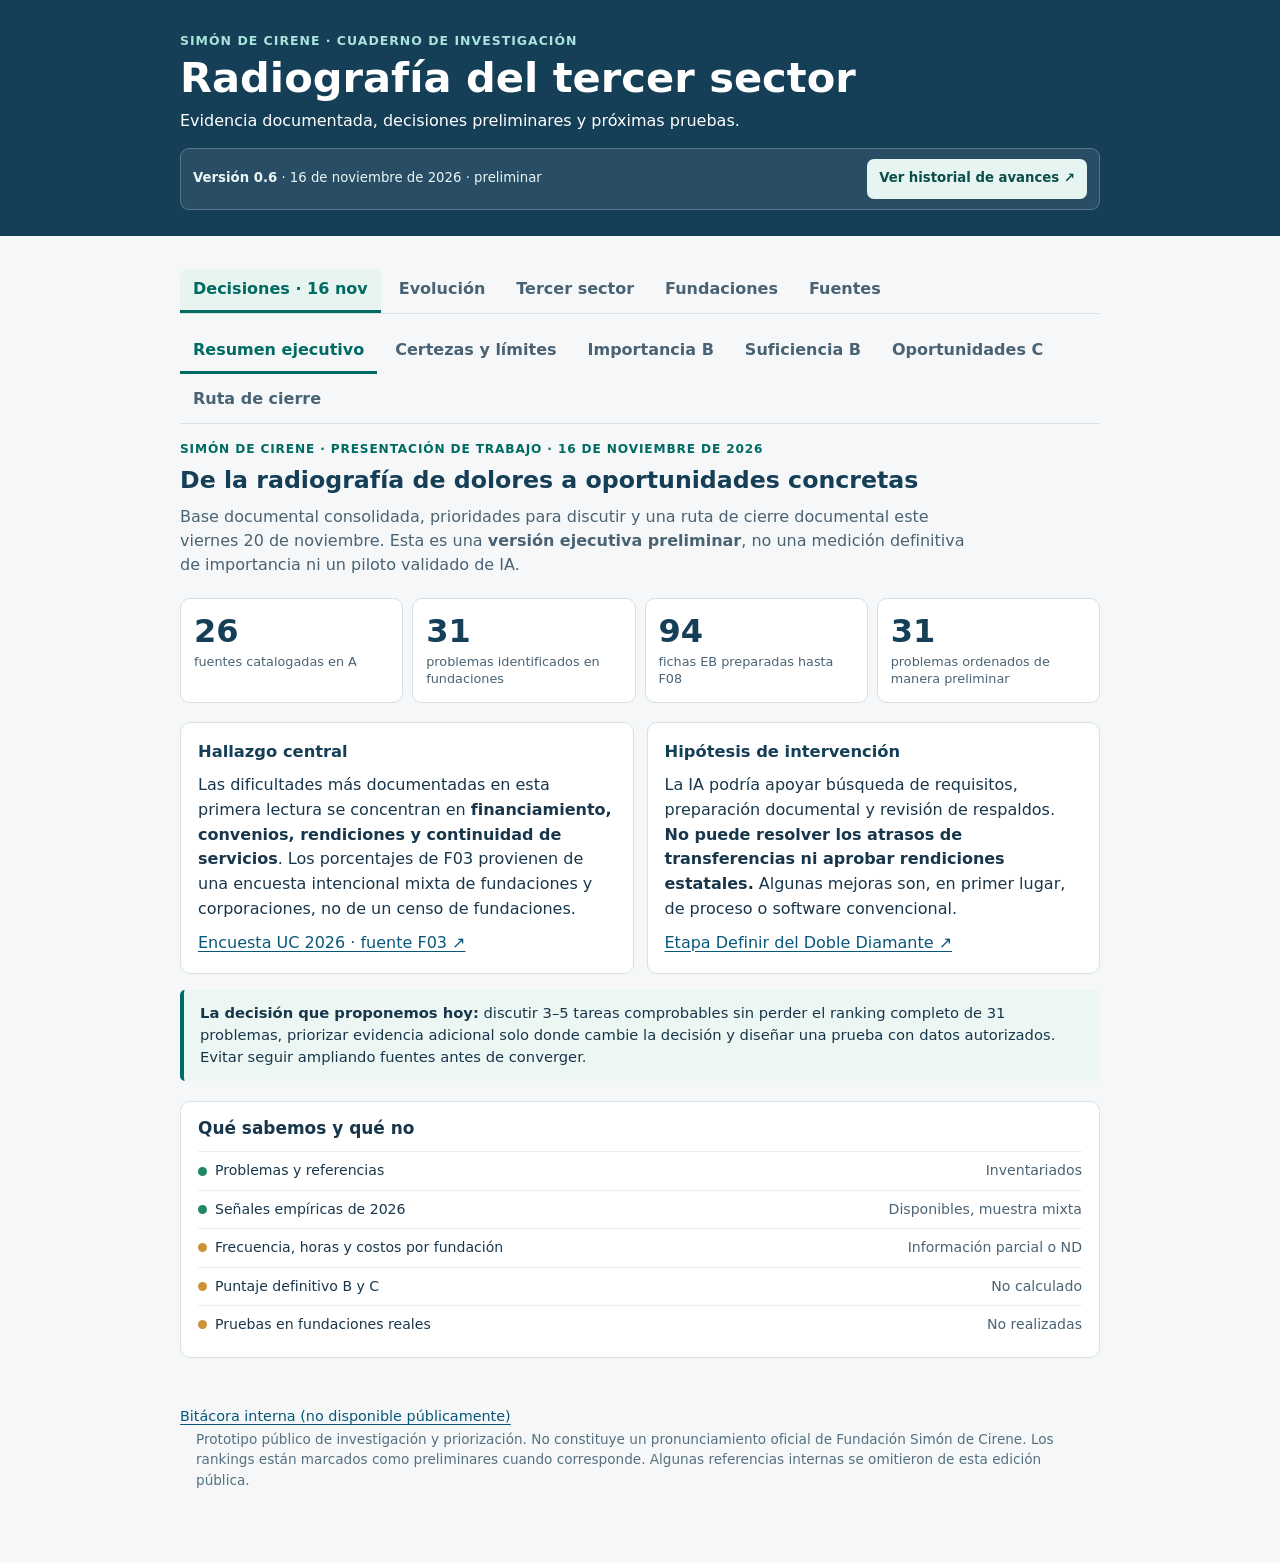
==== commit dcc63dfe: "feat: publicar v0.6 con suficiencia B 31 filas y QA pre-reunión" ====
--- a/index.html
+++ b/index.html
@@ -4,7 +4,7 @@
 <meta charset="utf-8">
 <meta name="viewport" content="width=device-width, initial-scale=1">
 <meta name="robots" content="noindex,nofollow">
-<title>Simón de Cirene · Radiografía B/C · v0.5 con evidencia</title>
+<title>Simón de Cirene · Radiografía B/C · v0.6 con suficiencia B</title>
 <style>
   :root {
     color-scheme:light;
@@ -258,6 +258,23 @@
 .hist-milestones{display:grid;gap:9px}.hist-milestones>div{display:grid;grid-template-columns:75px 1fr;column-gap:12px;row-gap:3px;background:#fff;border:1px solid var(--line);border-radius:8px;padding:12px}.hist-milestones time{color:var(--teal);font-weight:800;font-size:.8rem;grid-row:1/3}.hist-milestones p{font-size:.88rem}.hist-milestones a{font-size:.78rem}.hist-next{margin-top:20px;border-left:4px solid var(--teal);padding:13px 16px;border-radius:5px;background:#eaf5f1}.hist-next h3{margin-bottom:5px}.hist-next p{font-size:.89rem}.hist-disclaimer{margin-top:15px;font-size:.8rem;color:var(--muted);max-width:780px}
 @media(max-width:720px){.hist-summary{grid-template-columns:repeat(2,minmax(0,1fr))}.hist-timeline{padding-left:18px}.hist-entry:before{left:-26px}.hist-milestones>div{grid-template-columns:1fr}.hist-milestones time{grid-row:auto}.hist-release-banner{align-items:flex-start}}
 .evidence-grid{display:grid;grid-template-columns:repeat(2,minmax(0,1fr));gap:10px;margin:16px 0}.evidence-item{background:#fff;border:1px solid var(--line);padding:14px;border-radius:9px}.evidence-item h3{font-size:.98rem}.evidence-item h3 span{float:right;color:var(--teal)}.evidence-item p{font-size:.86rem;margin-top:8px}.decision-testing,.decision-scenarios{background:#f0f8f6;border:1px solid #accfc7;padding:13px;border-radius:9px;margin:12px 0}.decision-testing p,.decision-scenarios p{margin:7px 0;font-size:.88rem}@media(max-width:740px){.evidence-grid{grid-template-columns:1fr}}
+
+/* Suficiencia B · Vista ejecutiva v0.6 */
+.suff-metrics{display:grid;grid-template-columns:repeat(4,minmax(0,1fr));gap:9px;margin:16px 0}
+.suff-metrics>div{background:white;border:1px solid var(--line);padding:12px;border-radius:9px;display:grid;gap:5px}
+.suff-metrics strong{font-variant-numeric:tabular-nums;color:var(--navy);font-size:1.5rem}
+.suff-metrics span{font-size:.8rem;color:var(--muted)}
+.suff-rules,.suff-questions{padding:13px 14px;background:#fff;border:1px solid var(--line);border-radius:9px;margin:12px 0}
+.suff-rules p,.suff-questions p,.suff-questions li{font-size:.87rem;line-height:1.5;margin:7px 0}
+.suff-questions ol{padding-left:23px}
+.suff-table-wrap{overflow-x:auto;max-height:min(66vh,690px);border:1px solid var(--line);border-radius:9px;margin:10px 0}
+.suff-table{border-collapse:collapse;width:100%;min-width:850px;font-size:.8rem}
+.suff-table th,.suff-table td{border-bottom:1px solid var(--line);padding:9px;vertical-align:top;text-align:left}
+.suff-table thead th{position:sticky;top:0;background:#e9f4f0;color:var(--navy);z-index:1}
+.suff-table tbody tr:nth-child(even){background:#f7fafb}
+.suff-table td small{display:block;font-size:.74rem;color:var(--muted);margin-top:4px}
+.suff-table td:first-child strong{color:var(--teal)}
+@media(max-width:720px){.suff-metrics{grid-template-columns:repeat(2,minmax(0,1fr))}}
 </style>
 </head>
 <body>
@@ -267,7 +284,7 @@
     <h1>Radiografía del tercer sector</h1>
     <p>Evidencia documentada, decisiones preliminares y próximas pruebas.</p>
     <div class="hist-release-banner" aria-label="Identificación de versión">
-      <span><strong>Versión 0.5</strong> · 16 de noviembre de 2026 · preliminar</span>
+      <span><strong>Versión 0.6</strong> · 16 de noviembre de 2026 · preliminar</span>
       <button type="button" id="history-button" class="hist-release-button">Ver historial de avances ↗</button>
     </div>
   </div>
@@ -288,6 +305,7 @@
     <nav id="decisions-tabs" class="tabs secondary-tabs" role="tablist" aria-label="Vistas de decisión">
       <button id="tab-decision-overview" type="button" role="tab" aria-selected="true" aria-controls="decision-overview">Resumen ejecutivo</button><button id="tab-decision-evidence" type="button" role="tab" aria-selected="false" aria-controls="decision-evidence" tabindex="-1">Certezas y límites</button>
       <button id="tab-decision-b" type="button" role="tab" aria-selected="false" aria-controls="decision-b" tabindex="-1">Importancia B</button>
+      <button id="tab-decision-sufficiency" type="button" role="tab" aria-selected="false" aria-controls="decision-sufficiency" tabindex="-1">Suficiencia B</button>
       <button id="tab-decision-c" type="button" role="tab" aria-selected="false" aria-controls="decision-c" tabindex="-1">Oportunidades C</button>
       <button id="tab-decision-plan" type="button" role="tab" aria-selected="false" aria-controls="decision-plan" tabindex="-1">Ruta de cierre</button>
     </nav>
@@ -507,6 +525,62 @@
       <p class="decision-caution"><strong>Alcance:</strong> Diagnóstico participativo · F09 · propuestas. <strong>Confianza documental:</strong> Baja; no equivale a certeza estadística.</p>
       <div class="decision-refs"><span class="decision-metric b-level b-por-validar">Por validar</span><a href="https://politicaspublicas.uc.cl/content/uploads/2025/10/MESA-soc_civil_DOCUMENTO-COMPLETO_PRESIDeNCIALES-UC_1imp-1.pdf" target="_blank" rel="noopener noreferrer">F09 · propuestas · consultar documento ↗</a> <a href="#P30" class="decision-jump">Ver ficha A ↗</a></div></div></article></div>
 <p class="decision-footnote">Los datos cuantitativos F03 vienen de una encuesta no probabilística de 255 fundaciones/corporaciones (125 con convenios). La prioridad editorial no representa una tasa de incidencia nacional. El viernes se cerrará cada ficha con B calculable, intervalo/suficiencia o estado ND explícito, y análisis de sensibilidad.</p></section></div>
+<div id="decision-sufficiency" role="tabpanel" aria-labelledby="tab-decision-sufficiency" hidden>
+<section class="decision-section suff-view" aria-label="Suficiencia del ranking B">
+<p class="decision-kicker">Pre-reunión · Actualizado 16/11/2026</p>
+<h2>Suficiencia de evidencia · Ranking B 31/31</h2>
+<p class="decision-lead">Esta matriz separa <strong>tener evidencia para conversar</strong> de <strong>poder calcular una nota válida</strong>. Las bandas 11/12/8 siguen siendo editoriales. Impacto comparable, frecuencia de episodios y urgencia homogénea no están medidos para las 31 fichas. <strong>ND no es cero.</strong></p>
+<div class="suff-metrics" role="group" aria-label="Cobertura documental y brechas">
+<div><strong>31/31</strong><span>Problemas con ficha y fuente</span></div>
+<div><strong>15</strong><span>Indicadores F03 con base exacta</span></div>
+<div><strong>16</strong><span>Casos cualitativos o sectoriales auditados</span></div>
+<div><strong>0/31</strong><span>Puntajes B completos defendibles aún</span></div>
+</div>
+<div class="suff-rules"><h3>Cómo interpretar esta matriz</h3>
+<p><b>15 indicadores F03</b> no significan 15 tasas de incidencia: incluyen preferencias, acuerdos y escenarios hipotéticos; bases N=125, 200, 219 y 255 que no se pueden mezclar. Los <b>16 casos restantes</b> usan fuentes con distinta población, fecha y método. Las proporciones de menciones no son proporciones de organizaciones, y una muestra intencional no representa a todas las fundaciones chilenas.</p>
+<p><b>Pesos propuestos de B:</b> impacto 35%, frecuencia 25%, alcance 25%, urgencia 15%. Sin calibración y datos suficientes, el resultado es una ficha documental completa <em>con ND explícito</em>, no un puntaje artificial.</p>
+</div>
+<div class="suff-questions">
+<h3>Tres decisiones para la reunión con Juanra</h3>
+<ol><li><b>Objetivo del ranking:</b> continuidad del servicio (P02), proporción declarada (P20/P16) o sostenibilidad de equipos/ingresos (P13/P28).</li>
+<li><b>Universo prioritario:</b> todas las fundaciones, convenios estatales o protección especializada. P48/P50 son señales altas sectoriales sin alcance general medido.</li>
+<li><b>Cierre del viernes:</b> defender 31 fichas y una shortlist C con ND transparentes o exigir puntuaciones numéricas que aún necesitan nuevas mediciones y criterios aprobados.</li></ol>
+<p>Con las fuentes actuales conviene una priorización por <strong>grupos y escenarios</strong> y contrastar IA con flujos convencionales. Ninguna elección de Juanra ni piloto se presume aprobada.</p>
+</div>
+<div class="decision-controls"><label for="suff-filter">Fuente</label><select id="suff-filter"><option value="todos">Todos (31)</option><option value="indicador">Indicador F03 (15)</option><option value="cualitativa">Otros respaldos (16)</option></select><label for="suff-search">Problema o advertencia</label><input id="suff-search" type="search" placeholder="Ej.: P48, donaciones, ND"/><span id="suff-count" class="decision-filter-count" aria-live="polite"></span></div>
+<div class="suff-table-wrap"><table class="suff-table"><thead><tr><th>Problema</th><th>Banda</th><th>Indicador</th><th>Suficiencia B</th><th>Cautela clave</th><th>PDF</th></tr></thead><tbody id="suff-list"><tr class="suff-row" data-kind="indicador" data-name="p02 comparar dentro de misma población y pregunta; no estimar severidad a partir del porcentaje"><td><strong>P02</strong><small>01</small></td><td>Alta</td><td>Dato contextual F03, N=125<small>Organizaciones que declaran situación (subgrupo estatal, N125)</small></td><td>Impacto: cualitativo · Frecuencia: ND · Urgencia: ND<small>Alcance: base descrita, sin representatividad nacional</small></td><td>Comparar dentro de misma población y pregunta; no estimar severidad a partir del porcentaje</td><td><a href="https://politicaspublicas.uc.cl/content/uploads/2026/10/20261027_Evento-Encuesta-directores-2026.pdf#page=21" target="_blank" rel="noopener noreferrer">Ver fuente</a></td></tr>
+<tr class="suff-row" data-kind="indicador" data-name="p16 comparar dentro de misma población y pregunta; no estimar severidad a partir del porcentaje"><td><strong>P16</strong><small>02</small></td><td>Alta</td><td>Dato contextual F03, N=125<small>Organizaciones que declaran situación (subgrupo estatal, N125)</small></td><td>Impacto: cualitativo · Frecuencia: ND · Urgencia: ND<small>Alcance: base descrita, sin representatividad nacional</small></td><td>Comparar dentro de misma población y pregunta; no estimar severidad a partir del porcentaje</td><td><a href="https://politicaspublicas.uc.cl/content/uploads/2026/10/20261027_Evento-Encuesta-directores-2026.pdf#page=21" target="_blank" rel="noopener noreferrer">Ver fuente</a></td></tr>
+<tr class="suff-row" data-kind="indicador" data-name="p20 comparar dentro de misma población y pregunta; no estimar severidad a partir del porcentaje"><td><strong>P20</strong><small>03</small></td><td>Alta</td><td>Dato contextual F03, N=125<small>Organizaciones que declaran situación (subgrupo estatal, N125)</small></td><td>Impacto: cualitativo · Frecuencia: ND · Urgencia: ND<small>Alcance: base descrita, sin representatividad nacional</small></td><td>Comparar dentro de misma población y pregunta; no estimar severidad a partir del porcentaje</td><td><a href="https://politicaspublicas.uc.cl/content/uploads/2026/10/20261027_Evento-Encuesta-directores-2026.pdf#page=22" target="_blank" rel="noopener noreferrer">Ver fuente</a></td></tr>
+<tr class="suff-row" data-kind="indicador" data-name="p13 no convertir preferencia en porcentaje con déficit"><td><strong>P13</strong><small>04</small></td><td>Alta</td><td>Dato contextual F03, N=255<small>Actitud o prioridad declarada, no incidencia operativa</small></td><td>Impacto: cualitativo · Frecuencia: ND · Urgencia: ND<small>Alcance: base descrita, sin representatividad nacional</small></td><td>No convertir preferencia en porcentaje con déficit</td><td><a href="https://politicaspublicas.uc.cl/content/uploads/2026/10/20261027_Evento-Encuesta-directores-2026.pdf#page=32" target="_blank" rel="noopener noreferrer">Ver fuente</a></td></tr>
+<tr class="suff-row" data-kind="indicador" data-name="p28 dos 52% de preguntas distintas, no sumables"><td><strong>P28</strong><small>05</small></td><td>Alta</td><td>Dato contextual F03, N=255<small>Actitud o prioridad declarada, no incidencia operativa</small></td><td>Impacto: cualitativo · Frecuencia: ND · Urgencia: ND<small>Alcance: base descrita, sin representatividad nacional</small></td><td>Dos 52% de preguntas distintas, no sumables</td><td><a href="https://politicaspublicas.uc.cl/content/uploads/2026/10/20261027_Evento-Encuesta-directores-2026.pdf#page=36" target="_blank" rel="noopener noreferrer">Ver fuente</a></td></tr>
+<tr class="suff-row" data-kind="indicador" data-name="p17 comparar dentro de misma población y pregunta; no estimar severidad a partir del porcentaje"><td><strong>P17</strong><small>06</small></td><td>Alta</td><td>Dato contextual F03, N=125<small>Organizaciones que declaran situación (subgrupo estatal, N125)</small></td><td>Impacto: cualitativo · Frecuencia: ND · Urgencia: ND<small>Alcance: base descrita, sin representatividad nacional</small></td><td>Comparar dentro de misma población y pregunta; no estimar severidad a partir del porcentaje</td><td><a href="https://politicaspublicas.uc.cl/content/uploads/2026/10/20261027_Evento-Encuesta-directores-2026.pdf#page=21" target="_blank" rel="noopener noreferrer">Ver fuente</a></td></tr>
+<tr class="suff-row" data-kind="indicador" data-name="p15 comparar dentro de misma población y pregunta; no estimar severidad a partir del porcentaje"><td><strong>P15</strong><small>07</small></td><td>Alta</td><td>Dato contextual F03, N=125<small>Organizaciones que declaran situación (subgrupo estatal, N125)</small></td><td>Impacto: cualitativo · Frecuencia: ND · Urgencia: ND<small>Alcance: base descrita, sin representatividad nacional</small></td><td>Comparar dentro de misma población y pregunta; no estimar severidad a partir del porcentaje</td><td><a href="https://politicaspublicas.uc.cl/content/uploads/2026/10/20261027_Evento-Encuesta-directores-2026.pdf#page=21" target="_blank" rel="noopener noreferrer">Ver fuente</a></td></tr>
+<tr class="suff-row" data-kind="indicador" data-name="p21 comparar dentro de misma población y pregunta; no estimar severidad a partir del porcentaje"><td><strong>P21</strong><small>08</small></td><td>Alta</td><td>Dato contextual F03, N=125<small>Organizaciones que declaran situación (subgrupo estatal, N125)</small></td><td>Impacto: cualitativo · Frecuencia: ND · Urgencia: ND<small>Alcance: base descrita, sin representatividad nacional</small></td><td>Comparar dentro de misma población y pregunta; no estimar severidad a partir del porcentaje</td><td><a href="https://politicaspublicas.uc.cl/content/uploads/2026/10/20261027_Evento-Encuesta-directores-2026.pdf#page=22" target="_blank" rel="noopener noreferrer">Ver fuente</a></td></tr>
+<tr class="suff-row" data-kind="indicador" data-name="p14 no convertir meses hipotéticos a liquidez real"><td><strong>P14</strong><small>09</small></td><td>Alta</td><td>Dato contextual F03, N=219<small>Escenario hipotético, no observación operativa</small></td><td>Impacto: cualitativo · Frecuencia: ND · Urgencia: ND<small>Alcance: base descrita, sin representatividad nacional</small></td><td>No convertir meses hipotéticos a liquidez real</td><td><a href="https://politicaspublicas.uc.cl/content/uploads/2026/10/20261027_Evento-Encuesta-directores-2026.pdf#page=35" target="_blank" rel="noopener noreferrer">Ver fuente</a></td></tr>
+<tr class="suff-row" data-kind="cualitativa" data-name="p48 advertir alta sectorial, no generalizar al país"><td><strong>P48</strong><small>10</small></td><td>Alta</td><td>Sin indicador principal F03<small>Caso sector protección especializada, alcance intersectorial ND</small></td><td>Impacto: cualitativo · Frecuencia: ND · Urgencia: ND<small>Alcance: ND comparable</small></td><td>Advertir Alta sectorial, no generalizar al país</td><td><a href="https://servicioproteccion.gob.cl/601/articles-3776_archivo_01.pdf#page=143" target="_blank" rel="noopener noreferrer">Ver fuente</a></td></tr>
+<tr class="suff-row" data-kind="cualitativa" data-name="p50 advertir alta sectorial, no generalizar al país"><td><strong>P50</strong><small>11</small></td><td>Alta</td><td>Sin indicador principal F03<small>Caso sector protección especializada, alcance intersectorial ND</small></td><td>Impacto: cualitativo · Frecuencia: ND · Urgencia: ND<small>Alcance: ND comparable</small></td><td>Advertir Alta sectorial, no generalizar al país</td><td><a href="https://servicioproteccion.gob.cl/601/articles-3776_archivo_01.pdf#page=139" target="_blank" rel="noopener noreferrer">Ver fuente</a></td></tr>
+<tr class="suff-row" data-kind="indicador" data-name="p22 comparar dentro de misma población y pregunta; no estimar severidad a partir del porcentaje"><td><strong>P22</strong><small>12</small></td><td>Media</td><td>Dato contextual F03, N=125<small>Organizaciones que declaran situación (subgrupo estatal, N125)</small></td><td>Impacto: cualitativo · Frecuencia: ND · Urgencia: ND<small>Alcance: base descrita, sin representatividad nacional</small></td><td>Comparar dentro de misma población y pregunta; no estimar severidad a partir del porcentaje</td><td><a href="https://politicaspublicas.uc.cl/content/uploads/2026/10/20261027_Evento-Encuesta-directores-2026.pdf#page=22" target="_blank" rel="noopener noreferrer">Ver fuente</a></td></tr>
+<tr class="suff-row" data-kind="indicador" data-name="p18 comparar dentro de misma población y pregunta; no estimar severidad a partir del porcentaje"><td><strong>P18</strong><small>13</small></td><td>Media</td><td>Dato contextual F03, N=125<small>Organizaciones que declaran situación (subgrupo estatal, N125)</small></td><td>Impacto: cualitativo · Frecuencia: ND · Urgencia: ND<small>Alcance: base descrita, sin representatividad nacional</small></td><td>Comparar dentro de misma población y pregunta; no estimar severidad a partir del porcentaje</td><td><a href="https://politicaspublicas.uc.cl/content/uploads/2026/10/20261027_Evento-Encuesta-directores-2026.pdf#page=21" target="_blank" rel="noopener noreferrer">Ver fuente</a></td></tr>
+<tr class="suff-row" data-kind="indicador" data-name="p19 comparar dentro de misma población y pregunta; no estimar severidad a partir del porcentaje"><td><strong>P19</strong><small>14</small></td><td>Media</td><td>Dato contextual F03, N=125<small>Organizaciones que declaran situación (subgrupo estatal, N125)</small></td><td>Impacto: cualitativo · Frecuencia: ND · Urgencia: ND<small>Alcance: base descrita, sin representatividad nacional</small></td><td>Comparar dentro de misma población y pregunta; no estimar severidad a partir del porcentaje</td><td><a href="https://politicaspublicas.uc.cl/content/uploads/2026/10/20261027_Evento-Encuesta-directores-2026.pdf#page=21" target="_blank" rel="noopener noreferrer">Ver fuente</a></td></tr>
+<tr class="suff-row" data-kind="indicador" data-name="p23 comparar dentro de misma población y pregunta; no estimar severidad a partir del porcentaje"><td><strong>P23</strong><small>15</small></td><td>Media</td><td>Dato contextual F03, N=125<small>Organizaciones que declaran situación (subgrupo estatal, N125)</small></td><td>Impacto: cualitativo · Frecuencia: ND · Urgencia: ND<small>Alcance: base descrita, sin representatividad nacional</small></td><td>Comparar dentro de misma población y pregunta; no estimar severidad a partir del porcentaje</td><td><a href="https://politicaspublicas.uc.cl/content/uploads/2026/10/20261027_Evento-Encuesta-directores-2026.pdf#page=21" target="_blank" rel="noopener noreferrer">Ver fuente</a></td></tr>
+<tr class="suff-row" data-kind="cualitativa" data-name="p43 comparar dentro de misma población y pregunta; no estimar severidad a partir del porcentaje"><td><strong>P43</strong><small>16</small></td><td>Media</td><td>Sin indicador principal F03<small>Caso, testimonio o diagnóstico cualitativo</small></td><td>Impacto: cualitativo · Frecuencia: ND · Urgencia: ND<small>Alcance: ND comparable</small></td><td>Comparar dentro de misma población y pregunta; no estimar severidad a partir del porcentaje</td><td><a href="https://politicaspublicas.uc.cl/content/uploads/2025/10/MESA-soc_civil_DOCUMENTO-COMPLETO_PRESIDeNCIALES-UC_1imp-1.pdf#page=17" target="_blank" rel="noopener noreferrer">Ver fuente</a></td></tr>
+<tr class="suff-row" data-kind="cualitativa" data-name="p49 comparar dentro de misma población y pregunta; no estimar severidad a partir del porcentaje"><td><strong>P49</strong><small>17</small></td><td>Media</td><td>Sin indicador principal F03<small>Caso, testimonio o diagnóstico cualitativo</small></td><td>Impacto: cualitativo · Frecuencia: ND · Urgencia: ND<small>Alcance: ND comparable</small></td><td>Comparar dentro de misma población y pregunta; no estimar severidad a partir del porcentaje</td><td><a href="https://servicioproteccion.gob.cl/601/articles-3776_archivo_01.pdf#page=117" target="_blank" rel="noopener noreferrer">Ver fuente</a></td></tr>
+<tr class="suff-row" data-kind="cualitativa" data-name="p51 comparar dentro de misma población y pregunta; no estimar severidad a partir del porcentaje"><td><strong>P51</strong><small>18</small></td><td>Media</td><td>Sin indicador principal F03<small>Caso, testimonio o diagnóstico cualitativo</small></td><td>Impacto: cualitativo · Frecuencia: ND · Urgencia: ND<small>Alcance: ND comparable</small></td><td>Comparar dentro de misma población y pregunta; no estimar severidad a partir del porcentaje</td><td><a href="https://servicioproteccion.gob.cl/601/articles-3776_archivo_01.pdf#page=139" target="_blank" rel="noopener noreferrer">Ver fuente</a></td></tr>
+<tr class="suff-row" data-kind="indicador" data-name="p25 comparar dentro de misma población y pregunta; no estimar severidad a partir del porcentaje"><td><strong>P25</strong><small>19</small></td><td>Media</td><td>Dato contextual F03, N=255<small>Actitud o prioridad declarada, no incidencia operativa</small></td><td>Impacto: cualitativo · Frecuencia: ND · Urgencia: ND<small>Alcance: base descrita, sin representatividad nacional</small></td><td>Comparar dentro de misma población y pregunta; no estimar severidad a partir del porcentaje</td><td><a href="https://politicaspublicas.uc.cl/content/uploads/2026/10/20261027_Evento-Encuesta-directores-2026.pdf#page=33" target="_blank" rel="noopener noreferrer">Ver fuente</a></td></tr>
+<tr class="suff-row" data-kind="indicador" data-name="p26 comparar dentro de misma población y pregunta; no estimar severidad a partir del porcentaje"><td><strong>P26</strong><small>20</small></td><td>Media</td><td>Dato contextual F03, N=200<small>Actitud o prioridad declarada, no incidencia operativa</small></td><td>Impacto: cualitativo · Frecuencia: ND · Urgencia: ND<small>Alcance: base descrita, sin representatividad nacional</small></td><td>Comparar dentro de misma población y pregunta; no estimar severidad a partir del porcentaje</td><td><a href="https://politicaspublicas.uc.cl/content/uploads/2026/10/20261027_Evento-Encuesta-directores-2026.pdf#page=28" target="_blank" rel="noopener noreferrer">Ver fuente</a></td></tr>
+<tr class="suff-row" data-kind="cualitativa" data-name="p54 porcentajes sobre menciones, no fundaciones"><td><strong>P54</strong><small>21</small></td><td>Media</td><td>Sin indicador principal F03<small>Menciones múltiples de OSC; N personas/organizaciones del gráfico ≠ 82</small></td><td>Impacto: cualitativo · Frecuencia: ND · Urgencia: ND<small>Alcance: ND comparable</small></td><td>Porcentajes sobre menciones, no fundaciones</td><td><a href="https://uai.cdn7pm.net/documentos/filantropia-local-desafios-y-buenas-practicas-en-chile.pdf#page=47" target="_blank" rel="noopener noreferrer">Ver fuente</a></td></tr>
+<tr class="suff-row" data-kind="cualitativa" data-name="p32 comparar dentro de misma población y pregunta; no estimar severidad a partir del porcentaje"><td><strong>P32</strong><small>22</small></td><td>Media</td><td>Sin indicador principal F03<small>Caso, testimonio o diagnóstico cualitativo</small></td><td>Impacto: cualitativo · Frecuencia: ND · Urgencia: ND<small>Alcance: ND comparable</small></td><td>Comparar dentro de misma población y pregunta; no estimar severidad a partir del porcentaje</td><td><a href="https://comunidad-org.cl/wp-content/uploads/2026/06/Informe-FECU-Social-2024.pdf#page=3" target="_blank" rel="noopener noreferrer">Ver fuente</a></td></tr>
+<tr class="suff-row" data-kind="cualitativa" data-name="p38 comparar dentro de misma población y pregunta; no estimar severidad a partir del porcentaje"><td><strong>P38</strong><small>23</small></td><td>Media</td><td>Sin indicador principal F03<small>Caso, testimonio o diagnóstico cualitativo</small></td><td>Impacto: cualitativo · Frecuencia: ND · Urgencia: ND<small>Alcance: ND comparable</small></td><td>Comparar dentro de misma población y pregunta; no estimar severidad a partir del porcentaje</td><td><a href="https://politicaspublicas.uc.cl/content/uploads/2025/11/Informe_Registro-Unico_161025-VF.pdf#page=23" target="_blank" rel="noopener noreferrer">Ver fuente</a></td></tr>
+<tr class="suff-row" data-kind="cualitativa" data-name="p41 fuente de proceso 2025; vigencia 2026 nd"><td><strong>P41</strong><small>24</small></td><td>Por validar</td><td>Sin indicador principal F03<small>Caso, testimonio o diagnóstico cualitativo</small></td><td>Impacto: cualitativo · Frecuencia: ND · Urgencia: ND<small>Alcance: ND comparable</small></td><td>Fuente de proceso 2025; vigencia 2026 ND</td><td><a href="https://politicaspublicas.uc.cl/content/uploads/2025/08/Informe_Lineamienro-fortalecimineto-fiscaliza_231025.pdf#page=17" target="_blank" rel="noopener noreferrer">Ver fuente</a></td></tr>
+<tr class="suff-row" data-kind="cualitativa" data-name="p11 comparar dentro de misma población y pregunta; no estimar severidad a partir del porcentaje"><td><strong>P11</strong><small>25</small></td><td>Por validar</td><td>Sin indicador principal F03<small>Caso, testimonio o diagnóstico cualitativo</small></td><td>Impacto: cualitativo · Frecuencia: ND · Urgencia: ND<small>Alcance: ND comparable</small></td><td>Comparar dentro de misma población y pregunta; no estimar severidad a partir del porcentaje</td><td><a href="https://politicaspublicas.uc.cl/content/uploads/2025/10/MESA-soc_civil_DOCUMENTO-COMPLETO_PRESIDeNCIALES-UC_1imp-1.pdf#page=28" target="_blank" rel="noopener noreferrer">Ver fuente</a></td></tr>
+<tr class="suff-row" data-kind="cualitativa" data-name="p46 f11/f12 misma base, no doble evidencia"><td><strong>P46</strong><small>26</small></td><td>Por validar</td><td>Sin indicador principal F03<small>Escala de autodiagnóstico de OSC, no tasa de eventos</small></td><td>Impacto: cualitativo · Frecuencia: ND · Urgencia: ND<small>Alcance: ND comparable</small></td><td>F11/F12 misma base, no doble evidencia</td><td><a href="https://fundaciontrascender.cl/estudio-revela-desafios-clave-para-la-sostenibilidad-de-las-organizaciones-sociales-en-chile/" target="_blank" rel="noopener noreferrer">Ver fuente</a></td></tr>
+<tr class="suff-row" data-kind="cualitativa" data-name="p52 comparar dentro de misma población y pregunta; no estimar severidad a partir del porcentaje"><td><strong>P52</strong><small>27</small></td><td>Por validar</td><td>Sin indicador principal F03<small>Caso, testimonio o diagnóstico cualitativo</small></td><td>Impacto: cualitativo · Frecuencia: ND · Urgencia: ND<small>Alcance: ND comparable</small></td><td>Comparar dentro de misma población y pregunta; no estimar severidad a partir del porcentaje</td><td><a href="https://servicioproteccion.gob.cl/601/articles-3776_archivo_01.pdf#page=129" target="_blank" rel="noopener noreferrer">Ver fuente</a></td></tr>
+<tr class="suff-row" data-kind="cualitativa" data-name="p53 comparar dentro de misma población y pregunta; no estimar severidad a partir del porcentaje"><td><strong>P53</strong><small>28</small></td><td>Por validar</td><td>Sin indicador principal F03<small>Caso, testimonio o diagnóstico cualitativo</small></td><td>Impacto: cualitativo · Frecuencia: ND · Urgencia: ND<small>Alcance: ND comparable</small></td><td>Comparar dentro de misma población y pregunta; no estimar severidad a partir del porcentaje</td><td><a href="https://servicioproteccion.gob.cl/601/articles-3776_archivo_01.pdf#page=141" target="_blank" rel="noopener noreferrer">Ver fuente</a></td></tr>
+<tr class="suff-row" data-kind="cualitativa" data-name="p40 fuente de proceso 2025; vigencia 2026 nd"><td><strong>P40</strong><small>29</small></td><td>Por validar</td><td>Sin indicador principal F03<small>Caso, testimonio o diagnóstico cualitativo</small></td><td>Impacto: cualitativo · Frecuencia: ND · Urgencia: ND<small>Alcance: ND comparable</small></td><td>Fuente de proceso 2025; vigencia 2026 ND</td><td><a href="https://politicaspublicas.uc.cl/content/uploads/2025/08/Informe_Lineamienro-fortalecimineto-fiscaliza_231025.pdf#page=16" target="_blank" rel="noopener noreferrer">Ver fuente</a></td></tr>
+<tr class="suff-row" data-kind="cualitativa" data-name="p47 caso institucional es un ejemplo de práctica, no dolor prevalente"><td><strong>P47</strong><small>30</small></td><td>Por validar</td><td>Sin indicador principal F03<small>Caso, testimonio o diagnóstico cualitativo</small></td><td>Impacto: cualitativo · Frecuencia: ND · Urgencia: ND<small>Alcance: ND comparable</small></td><td>Caso institucional es un ejemplo de práctica, no dolor prevalente</td><td><a href="https://ceps.unibas.ch/fileadmin/user_upload/ceps/1_Home/News_Events_Bilder_Doks/20190515_Leitfaden_Governance_Chile_Steffen.pdf#page=55" target="_blank" rel="noopener noreferrer">Ver fuente</a></td></tr>
+<tr class="suff-row" data-kind="cualitativa" data-name="p30 no inferir 72% sin espacios a partir de 28% de acuerdo"><td><strong>P30</strong><small>31</small></td><td>Por validar</td><td>Sin indicador principal F03<small>Diagnóstico y opiniones F04 distintas; sin resultado causal</small></td><td>Impacto: cualitativo · Frecuencia: ND · Urgencia: ND<small>Alcance: ND comparable</small></td><td>No inferir 72% sin espacios a partir de 28% de acuerdo</td><td><a href="https://politicaspublicas.uc.cl/content/uploads/2025/10/MESA-soc_civil_DOCUMENTO-COMPLETO_PRESIDeNCIALES-UC_1imp-1.pdf#page=25" target="_blank" rel="noopener noreferrer">Ver fuente</a></td></tr></tbody></table></div>
+<p class="decision-footnote">Auditoría completa en <a href="./analisis/SDC_M17c_Suficiencia_y_Decisiones_B31_2026-11-16.md">matriz M17c</a>, construida desde <a href="./analisis/SDC_M17a_Consolidacion_B31_2026-11-16.md">M17a</a> y las cuatro actas M17b. No se ejecutaron entrevistas, validaciones de campo ni nuevos puntajes oficiales. Reunión: martes 17/11 a las 10:00, Chile.</p>
+</section></div>
     <div id="decision-c" role="tabpanel" aria-labelledby="tab-decision-c" hidden><section class="decision-section"><div class="decision-section-title"><div><h2>Ranking C · Cuatro hipótesis IA, dos alternativas sin IA</h2><p>La clasificación es una evaluación de escritorio sobre controlabilidad, acceso probable a datos, ventaja incremental de IA, verificabilidad, adopción y sostenibilidad. <strong>No mide ahorro, precisión ni viabilidad real comprobada.</strong></p></div><span class="decision-status">Comparación inicial</span></div>
 <div class="decision-method"><strong>Criterios del Manual C:</strong> controlabilidad 25%, datos 20%, ventaja IA 20%, verificabilidad 15%, adopción 10% y sostenibilidad 10%. Las etiquetas Alta/Media/Baja son juicios preliminares explicados, <strong>no puntuaciones oficiales 0–4</strong>. Privacidad, permisos y error crítico pueden vetar un piloto. La prioridad ordinal 01–04 favorece opciones probables de prueba con documentos públicos. <a href="#referencia-interna-no-publica" target="_blank" rel="noopener noreferrer">Manual interno C (no público)</a></div>
 <div class="decision-testing"><h3>Dos candidatas a evaluar. Ningún piloto realizado</h3><p><b>Buscador de requisitos (P38/P25):</b> comparar respuesta citada contra índice convencional con guías versionadas de <a href="https://donacionesley21440.gob.cl/">Hacienda</a> y <a href="https://www.chileatiende.gob.cl/fichas/108757/1/pdf">ChileAtiende</a>. Ventaja IA y acceso a expedientes reales: ND.</p><p><b>Memorias y balances (P32/P41):</b> comparar extracción y borrador trazable con <a href="https://comunidad-org.cl/fecu-social/">FECU Social Web</a>, checklist y planilla; expedientes de prueba sintéticos y revisión contable.</p><p><b>Prueba propuesta, no resultados:</b> 16 casos por candidata (32 totales), umbral sugerido 14/16, tiempo mediano 20% menor <em>incluida revisión</em> y cero errores críticos. Si el proceso convencional funciona igual a menor costo, se prefiere sin IA. Adopción, precisión y ahorro observados: ND. Monitor y rendiciones esperan fuentes/casos; caja y renovaciones pueden empezar sin IA. <a href="./analisis/SDC_T3_Convergencia_Ranking_C_2026-11-15.md">Matriz y 32 casos T3</a>.</p></div><div class="decision-controls"><label for="decision-filter-c">Mostrar</label><select id="decision-filter-c"><option value="todos">Las 6 alternativas</option><option value="ia">Solo ranking IA (4)</option><option value="noia">Dos alternativas sin IA</option></select></div>
@@ -525,13 +599,16 @@
     <h2>Qué cambió en cada versión</h2>
     <p class="hist-intro">Esta cronología distingue <strong>versiones realmente preparadas</strong> de hitos de investigación y tareas programadas. Los archivos anteriores están archivados en GitHub. El sitio ya se publica mediante Vercel conectado a GitHub; las copias históricas no se presentan como despliegues anteriores.</p>
     <div class="hist-summary" role="group" aria-label="Estado actual">
-      <div><strong>v0.5</strong><span>Demo preliminar auditada</span></div>
+      <div><strong>v0.6</strong><span>Evidencia y suficiencia B</span></div>
       <div><strong>31</strong><span>Problemas priorizados de forma preliminar</span></div>
       <div><strong>4 + 2</strong><span>Hipótesis IA + alternativas sin IA</span></div>
       <div><strong>20 nov</strong><span>Cierre documental planificado</span></div>
     </div>
     <h3 class="hist-subheading">Historial de versiones del HTML</h3>
-    <div class="hist-timeline" id="historial-versiones"><article class="hist-entry hist-current"><div class="hist-entry-top"><div><span class="hist-version">v0.5</span><span class="hist-current-chip">Versión actual</span></div><time datetime="2026-11-16">16 nov. 2026</time></div><h3>Certezas, límites y comparación de soluciones</h3><p>Integradas auditorías T1–T3: siete señales, tres lecturas B, comparadores C, 32 pruebas propuestas, ND y cautelas. Corregidas referencias al lunes y conteo de banda alta. La demo no es ranking final ni piloto.</p><div class="hist-links"><a href="./analisis/SDC_T2_Defensa_Ranking_B_2026-11-15.md">T2</a><a href="./analisis/SDC_T3_Convergencia_Ranking_C_2026-11-15.md">T3</a></div><span class="hist-type">Convergencia ejecutiva</span></article>
+    <div class="hist-timeline" id="historial-versiones"><article class="hist-entry hist-current"><div class="hist-entry-top"><div><span class="hist-version">v0.6</span><span class="hist-current-chip">Versión actual</span></div><time datetime="2026-11-16">16 nov. 2026</time></div>
+<h3>Fichas B consolidadas y suficiencia antes de definir criterios</h3><p>Se añadió una pestaña con filtro de 31 problemas, 15 indicadores cuantitativos F03 y 16 casos cualitativos auditados. Se distinguen cobertura documental, límites y ausencia de datos para puntajes B completos. Incluye preguntas para la reunión con Juanra el 17/11.</p>
+<p>Se conserva sin cambios el catálogo A, las bandas B 11/12/8, las cuatro IA y dos alternativas convencionales C. No hay nuevos pilotos, puntuaciones ni decisiones humanas.</p>
+<div class="hist-links"><a href="./analisis/SDC_M17c_Suficiencia_y_Decisiones_B31_2026-11-16.md">Matriz de suficiencia M17c</a><a href="./versiones/v0.5/">HTML histórico v0.5</a></div><span class="hist-type">Auditoría documental y pre-reunión</span></article><article class="hist-entry"><div class="hist-entry-top"><div><span class="hist-version">v0.5</span></div><time datetime="2026-11-16">16 nov. 2026</time></div><h3>Certezas, límites y comparación de soluciones</h3><p>Integradas auditorías T1–T3: siete señales, tres lecturas B, comparadores C, 32 pruebas propuestas, ND y cautelas. Corregidas referencias al lunes y conteo de banda alta. La demo no es ranking final ni piloto.</p><div class="hist-links"><a href="./analisis/SDC_T2_Defensa_Ranking_B_2026-11-15.md">T2</a><a href="./analisis/SDC_T3_Convergencia_Ranking_C_2026-11-15.md">T3</a></div><span class="hist-type">Convergencia ejecutiva</span></article>
       <article class="hist-entry">
         <div class="hist-entry-top"><div><span class="hist-version">v0.4</span></div><time datetime="2026-11-15">15 nov. 2026</time></div>
         <h3>Historial público y evolución del proyecto</h3>
@@ -1399,6 +1476,23 @@
   decisionFilterC.addEventListener("change",()=>{
     for(const card of decisionListC) card.hidden=decisionFilterC.value!=="todos"&&card.dataset.kind!==decisionFilterC.value;
   });
+
+  // Vista de suficiencia B: filtros locales sin editar el catálogo A.
+  const suffFilter=byId("suff-filter"), suffSearch=byId("suff-search"), suffCount=byId("suff-count");
+  const suffRows=[...byId("suff-list").querySelectorAll(".suff-row")];
+  function filterSufficiency(){
+    const kind=suffFilter.value, q=suffSearch.value.trim().toLocaleLowerCase("es");
+    let shown=0;
+    for(const el of suffRows){
+      const ok=(kind==="todos"||el.dataset.kind===kind)&&(!q||el.textContent.toLocaleLowerCase("es").includes(q));
+      el.hidden=!ok;
+      if(ok)shown++;
+    }
+    suffCount.textContent=shown+" de 31 problemas visibles";
+  }
+  suffFilter.addEventListener("change",filterSufficiency);
+  suffSearch.addEventListener("input",filterSufficiency);
+  filterSufficiency();
 </script>
 </body>
 </html>
